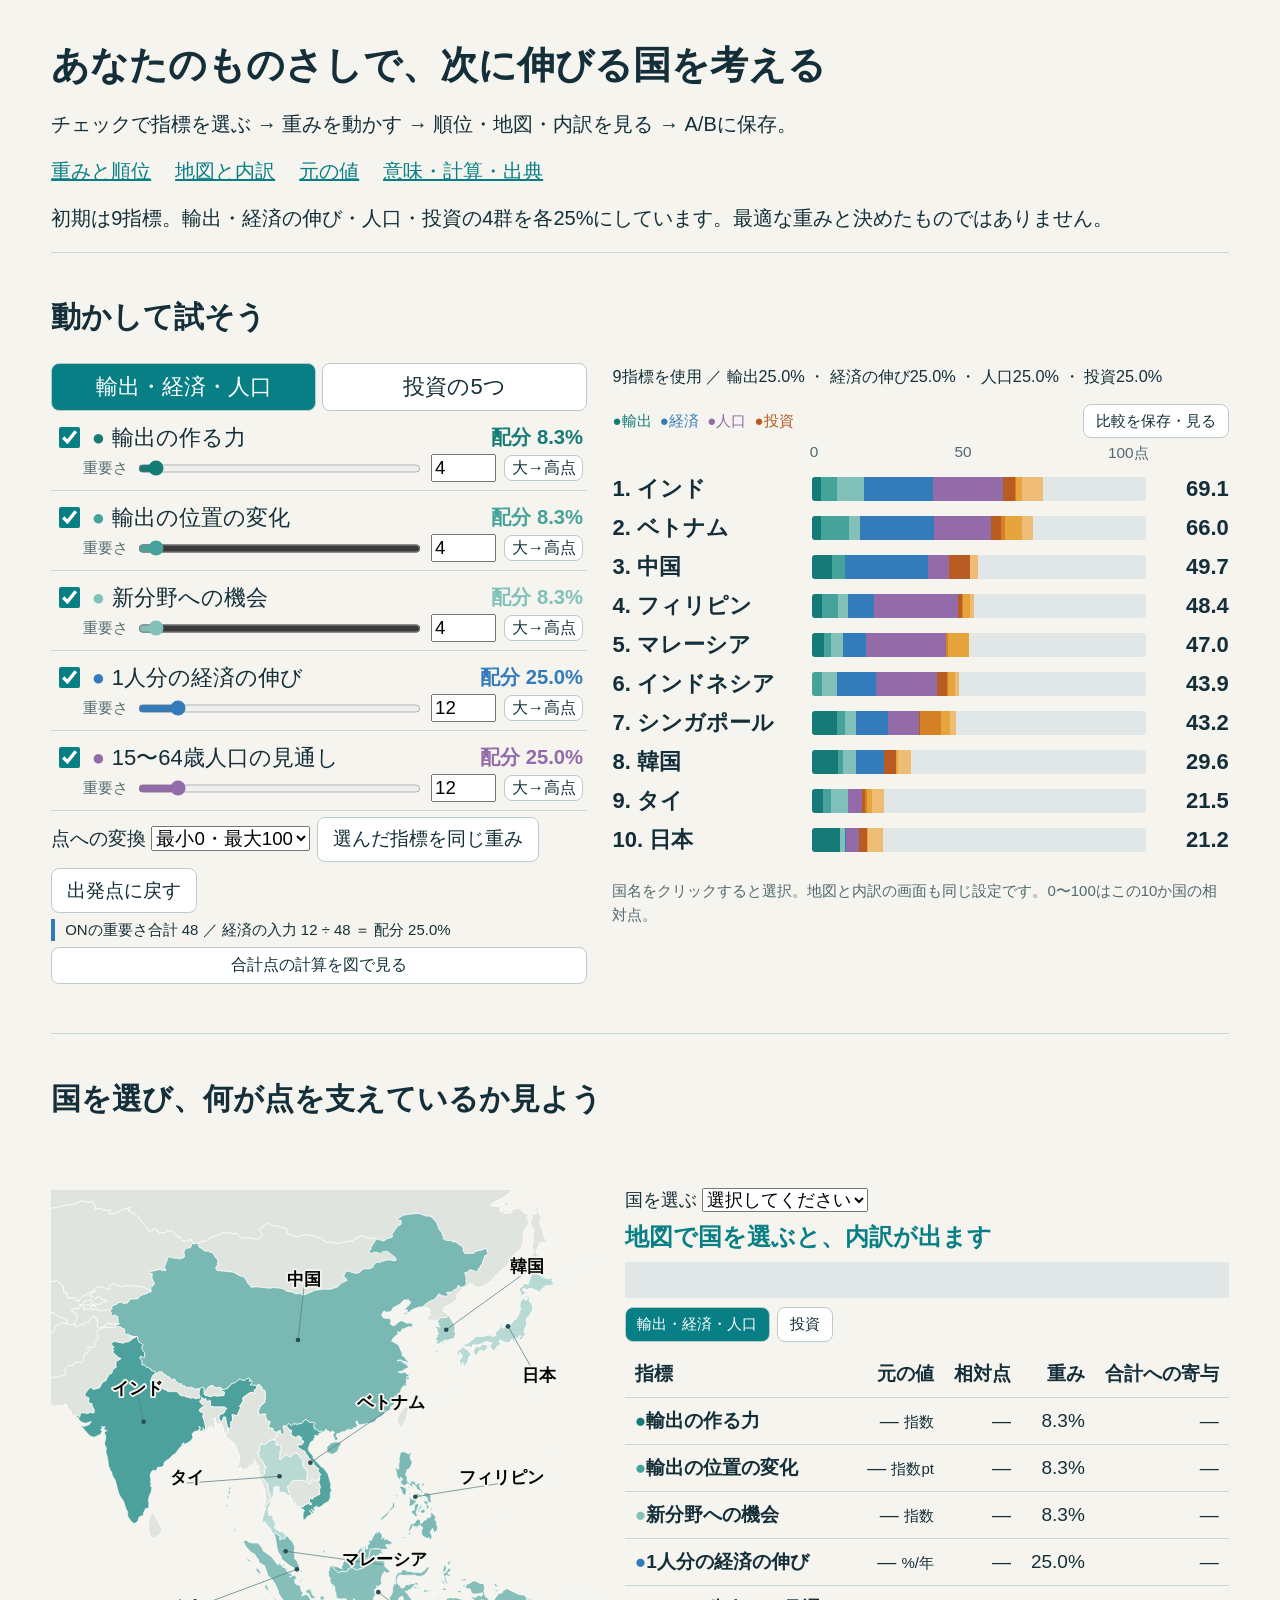
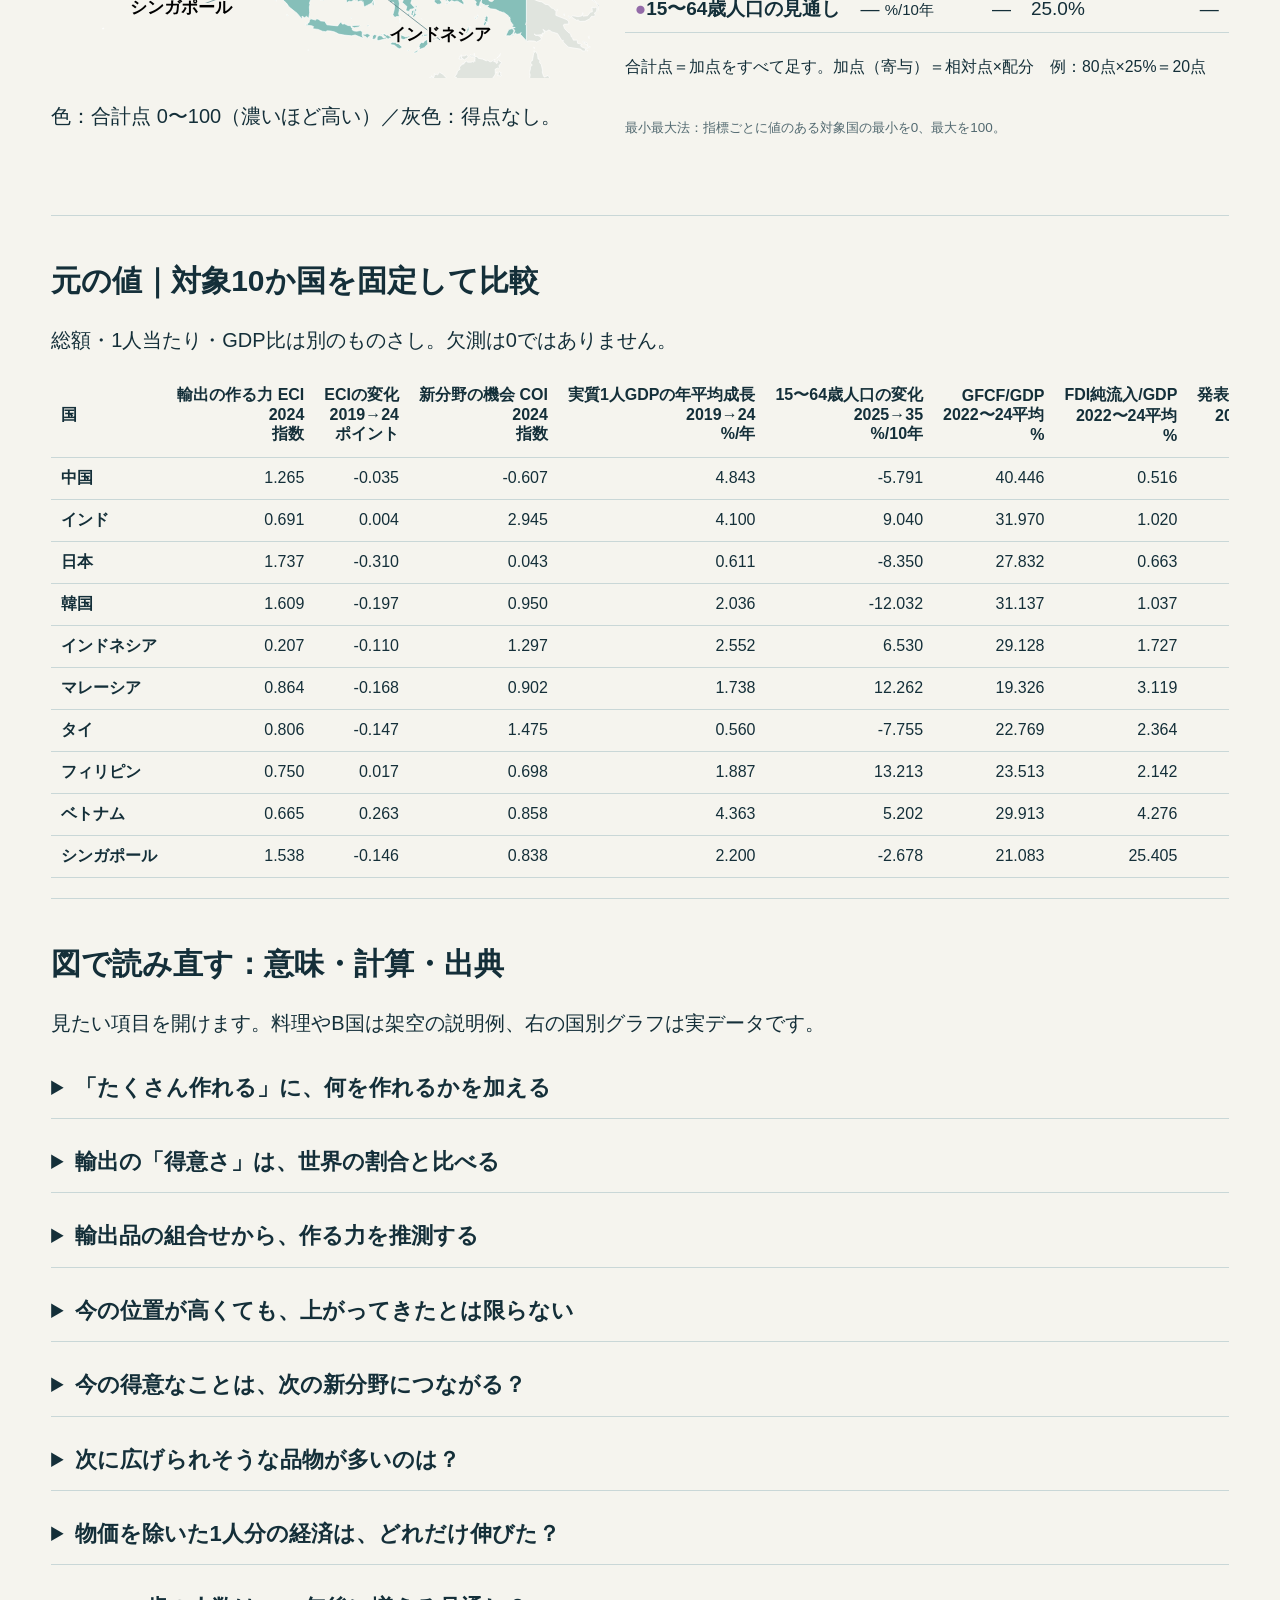
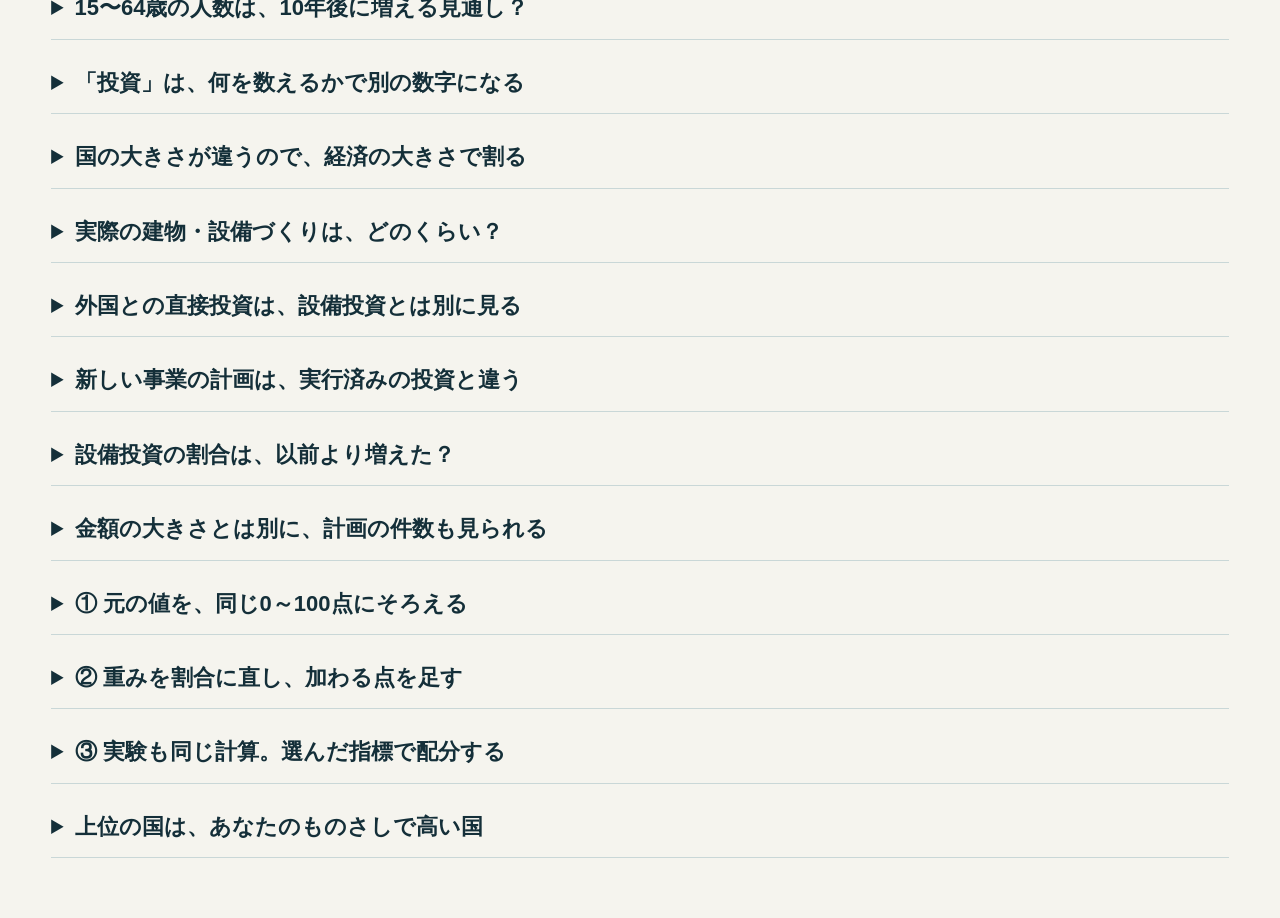
==== simulator/index.html @ 55accdd7 "Publish approved student simulator" ====
<!doctype html><html lang="ja"><meta charset="utf-8"><meta name="robots" content="noindex,nofollow,noarchive"><meta name="referrer" content="no-referrer"><meta name="viewport" content="width=device-width,initial-scale=1"><title>次に伸びる国を考える｜後半再設計</title><style>:root{--ink:#142f39;--muted:#526970;--paper:#f5f4ee;--teal:#087f85;--blue:#2875aa;--purple:#8b5baa;--orange:#c67b2e;--line:#c9d7d7}
*{box-sizing:border-box}body{margin:0;background:var(--paper);color:var(--ink);font-family:'Yu Gothic','Meiryo',sans-serif}button,select,input{font:inherit}button,a,select,input{touch-action:manipulation}button{cursor:pointer;border:1px solid #b9cccd;border-radius:8px;background:#fff;color:var(--ink);padding:.45em .8em}button:hover{border-color:var(--teal)}button:focus-visible,a:focus-visible,input:focus-visible{outline:4px solid #e8b341;outline-offset:3px}button[aria-pressed=true]{background:var(--teal);color:#fff}.slide[hidden], [hidden]{display:none!important}
.toolbar{height:48px;background:var(--ink);color:white;display:flex;gap:12px;align-items:center;padding:6px 24px;font-size:16px;position:relative;z-index:20}.toolbar button{padding:3px 14px}.toolbar select{max-width:47vw}.toolbar .spacer{flex:1}.toolbar a{color:white}
.rebuilt{height:calc(100vh - 48px);min-height:650px;padding:3.2vh 4.1vw 2vh;display:grid;grid-template-rows:auto auto minmax(0,1fr) auto;gap:1.4vh;overflow:hidden}
.rebuilt .eyebrow{font-size:clamp(16px,1.7vh,21px);color:var(--teal);font-weight:700;letter-spacing:.05em}.rebuilt h1{font-size:clamp(35px,4.6vh,58px);margin:0;line-height:1.32;letter-spacing:-.035em;font-weight:800}.rebuilt h1 em{font-style:normal;color:var(--teal)}
.rebuilt .content{min-height:0;display:flex;flex-direction:column;justify-content:center;gap:2.2vh;font-size:clamp(24px,2.75vh,33px);line-height:1.55}.rebuilt p{margin:0}.rebuilt .two{display:grid;grid-template-columns:1fr 1fr;gap:3vw;align-items:stretch;min-height:0}.rebuilt .two.charted{grid-template-columns:.92fr 1.08fr;height:100%;align-items:center}.rebuilt .three{display:grid;grid-template-columns:repeat(3,1fr);gap:1.8vw}.rebuilt .card{background:white;border:1px solid var(--line);border-radius:16px;padding:2.3vh 1.7vw;display:flex;flex-direction:column;gap:1.5vh}.rebuilt .card strong{color:var(--teal)}.rebuilt .big{font-size:clamp(40px,5.4vh,68px);font-weight:800;line-height:1.23}.rebuilt .xl{font-size:clamp(55px,8vh,98px);font-weight:850}.rebuilt .sub{color:var(--muted);font-size:.79em}.rebuilt .small{font-size:.72em;color:var(--muted)}.rebuilt .pill{display:inline-block;border-radius:99px;padding:.13em .7em;background:#e3efeb;color:#106f68;font-size:.68em;font-weight:700}.rebuilt .formula{background:#e4f0ee;padding:1.6vh 1.4vw;border-radius:10px;color:#065d63;font-weight:750;line-height:1.6;font-size:.91em}.rebuilt .limit{padding:1.1vh 1.2vw;border-left:5px solid var(--orange);background:#faf0df;font-size:.78em;line-height:1.6}.rebuilt .caption{font-size:.76em;color:var(--muted);line-height:1.5}.rebuilt .flow{display:flex;align-items:center;justify-content:center;gap:1.2vw}.rebuilt .flow .card{flex:1;align-self:stretch}.rebuilt .arrow{font-size:2em;color:var(--teal)}.rebuilt .footer{border-top:1px solid var(--line);padding-top:1vh;display:flex;gap:1vw;justify-content:space-between;font-size:clamp(12px,1.4vh,17px);line-height:1.4;color:var(--muted)}.rebuilt .footer a{color:inherit}.teacher-note{display:none}.notes-panel{position:fixed;z-index:100;right:2vw;bottom:3vh;width:min(620px,90vw);max-height:70vh;overflow:auto;padding:25px;background:#142f39;color:white;box-shadow:0 5px 40px #0008;border-radius:14px;font-size:20px;line-height:1.75}.notes-panel button{float:right}.notes-panel h2{margin-top:0}
.distribution{height:100%;display:flex;flex-direction:column;justify-content:center}.distribution svg{width:100%;max-height:59vh;display:block;overflow:visible}.distribution .chart-title{font-size:.75em;font-weight:750;margin:0 0 1vh}.distribution .chart-foot{font-size:.64em;margin-top:.7vh;color:var(--muted)}.rebuilt .matrix{width:100%;border-collapse:collapse;font-size:.9em}.rebuilt .matrix th,.rebuilt .matrix td{text-align:center;border-bottom:2px solid var(--line);padding:1.5vh .6vw}.rebuilt .matrix th:first-child{text-align:left}.rebuilt .matrix .yes{color:var(--teal);font-weight:800}.rebuilt .question-cards{display:grid;grid-template-columns:repeat(4,1fr);gap:1.4vw}.rebuilt .question-cards button{padding:2vh 1.2vw;min-height:24vh;text-align:left;font-size:1em;background:#fff}.question-cards b{display:block;font-size:1.4em;margin-bottom:1vh}.question-cards span{display:block}.question-cards .answer{font-size:.85em;line-height:1.6}.question-cards .answer small{display:block;color:#496870;font-size:.84em}.question-cards button[aria-expanded=true]{border:3px solid var(--teal)}
.mini-bars{display:grid;grid-template-columns:auto 1fr auto;align-items:center;gap:1.2vh 1vw;font-size:.9em}.mini-bars i{height:5vh;background:#aacccc;display:block;border-radius:4px}.mini-bars strong{color:var(--teal)}.bridge-line{border-left:8px solid var(--teal);padding-left:1.5vw}.rebuilt .timeline{display:grid;grid-template-columns:1fr 1fr 1fr;align-items:center;text-align:center;gap:2vw}.rebuilt .timeline b{font-size:2em;display:block}.rebuilt .bubble{border:3px solid #2b8588;border-radius:50%;width:15vh;height:15vh;display:grid;place-items:center;margin:auto;background:#e4f0ee;font-size:1.1em}.rebuilt .new-field{border:3px dashed #cc923a;background:#fff3df}.rebuilt .dish-network{display:grid;grid-template-columns:1fr .65fr 1fr;gap:1vw;align-items:center;text-align:center}.rebuilt .country-picks{display:grid;grid-template-columns:repeat(2,1fr);gap:1.2vh 1vw}.country-picks button{font-size:clamp(20px,2.7vh,32px)}.rebuilt .predict-layout{grid-template-columns:1.15fr 1fr;height:100%;align-items:center}.geography{height:100%;min-height:350px}.geography svg{height:100%;width:100%;max-height:60vh}.geography .map-country{stroke:white;stroke-width:1;cursor:pointer}.geography text{font-family:inherit;font-size:15px;font-weight:750;paint-order:stroke;stroke:var(--paper);stroke-width:4px;stroke-linejoin:round}.map-legend{font-size:.66em;text-align:center}.country-picks .selection-status{grid-column:1/-1;font-size:.75em;color:var(--teal);font-weight:bold}
.lab-root{width:100%;display:grid;grid-template-columns:.93fr 1.07fr;gap:2vw;height:100%;font-size:clamp(17px,2.05vh,25px)}.lab-controls{display:flex;flex-direction:column;gap:.9vh}.lab-tabs{display:flex;gap:.5vw}.lab-tabs button{padding:.35em .8em;flex:1}.lab-fields{display:flex;flex-direction:column;gap:.6vh}.lab-field{border-bottom:1px solid var(--line);padding:.7vh .3vw}.lab-field label{display:flex;gap:.4em;align-items:center}.lab-field label input{width:21px;height:21px;accent-color:var(--teal)}.lab-field label output{margin-left:auto;font-weight:750}.lab-slider{display:flex;align-items:center;gap:.6vw;padding-left:28px}.lab-slider input[type=range]{width:100%;accent-color:var(--teal);height:27px}.lab-slider input[type=number]{width:3.5em;font-size:.85em}.lab-slider button{font-size:.73em;padding:.1em .4em;white-space:nowrap}.lab-actions{display:flex;gap:.5vw;align-items:center;font-size:.73em;flex-wrap:wrap}.lab-actions select{width:auto;max-width:240px}.lab-results{display:flex;flex-direction:column;gap:.55vh}.lab-groups{font-size:.74em;line-height:1.6;min-height:2.2em}.weighted-legend{display:flex;gap:.65vw;align-items:center;font-size:.68em;flex-wrap:wrap}.weighted-legend button{margin-left:auto}.lab-scale{display:flex;justify-content:space-between;margin-left:32%;margin-right:13%;font-size:.7em;color:var(--muted)}.lab-row{display:grid;grid-template-columns:31% 1fr 12%;gap:.7vw;align-items:center;background:none;border:0;padding:.5vh 0;text-align:left;font-size:1em}.lab-row .track{height:2.6vh;min-height:19px;display:flex;background:#e1e7e7;border-radius:3px;overflow:hidden}.lab-row i{height:100%;display:block}.lab-row strong{text-align:right}.lab-row[aria-pressed=true]{color:var(--ink);background:#e0efec}.lab-row[aria-pressed=true] .country{font-weight:800}.lab-status{font-size:.68em;color:var(--muted);line-height:1.6}.experiment-map{display:grid;grid-template-columns:1fr 1fr;gap:2vw;height:100%;align-items:center}.detail-panel{font-size:clamp(18px,2.2vh,27px);display:flex;flex-direction:column;gap:1vh}.detail-title{font-size:1.2em;font-weight:800;color:var(--teal)}.detail-panel table{width:100%;border-collapse:collapse;font-size:.73em}.detail-panel th,.detail-panel td{padding:.8vh .35vw;border-bottom:1px solid var(--line);text-align:right}.detail-panel th:first-child,.detail-panel td:first-child{text-align:left}.detail-panel .detail-tabs{display:flex;gap:.5em;font-size:.74em}.detail-panel small{font-size:.72em}.score-ribbon{height:4vh;display:flex;background:#e1e7e7}.score-ribbon i{height:100%;display:block}.detail-panel .detail-formula{font-size:.8em}
.compare-dialog{width:min(1150px,94vw);max-height:90vh;border:0;border-radius:15px;background:#f7f8f5;color:var(--ink);padding:24px;font-size:clamp(15px,1.8vh,22px)}.compare-dialog::backdrop{background:#142f39bb}.compare-header{display:flex;align-items:center;justify-content:space-between}.compare-header h2{margin:0}.compare-help{font-size:.85em}.compare-slots{display:grid;grid-template-columns:1fr 1fr;gap:18px}.compare-slots section{background:white;padding:10px 16px;border:1px solid var(--line);border-radius:9px}.compare-slots h3{margin:.2em 0}.compare-buttons{display:flex;gap:6px}.compare-scroll{overflow:auto}.compare-dialog table{width:100%;border-collapse:collapse;font-size:.84em}.compare-dialog th,.compare-dialog td{padding:.45em;border-bottom:1px solid var(--line);text-align:right}.compare-dialog th:first-child{text-align:left}.compare-dialog caption{text-align:left;font-weight:bold;margin:.5em 0}.compare-message{color:var(--teal);font-weight:bold}.compare-storage{font-size:.72em}.source-list{font-size:.68em;line-height:1.65}.source-list a{color:var(--teal)}.source-list li{margin-bottom:1.2vh}.source-list table{border-collapse:collapse;width:100%}.source-list td,.source-list th{padding:.5em;border-bottom:1px solid var(--line);text-align:left}
.student-page{max-width:1560px;margin:auto;padding:28px 4vw;font-size:20px}.student-page h1{font-size:clamp(28px,3vw,48px);margin:.3em 0}.student-page .student-nav{display:flex;gap:24px;margin:20px 0;flex-wrap:wrap}.student-page a{color:var(--teal)}.student-page section{scroll-margin-top:20px;border-top:1px solid var(--line);padding:20px 0}.student-page .lab-root{height:650px;font-size:22px}.student-page .experiment-map{height:650px}.student-page .geography svg{max-height:620px}.student-page .raw-wrap{overflow:auto}.student-page table{border-collapse:collapse;width:100%;font-size:16px}.student-page th,.student-page td{border-bottom:1px solid var(--line);padding:10px;text-align:right;white-space:nowrap}.student-page th:first-child{text-align:left}.student-page details{margin:12px 0;line-height:1.7}.student-page summary{font-weight:700;cursor:pointer}.student-page .guide-list{line-height:1.8}
@media(max-height:800px) and (min-width:1000px){.rebuilt{padding:2.3vh 3.3vw 1.5vh;gap:1vh;min-height:0}.rebuilt h1{font-size:35px}.rebuilt .content{font-size:24px;gap:1.5vh}.rebuilt .card{padding:1.8vh 1.5vw;gap:1.2vh}.rebuilt .formula{font-size:.85em}.rebuilt .distribution svg{max-height:58vh}.lab-root{font-size:18px}.lab-field{padding:.5vh .3vw}.rebuilt .footer{font-size:12px}.detail-panel{font-size:20px}}
@media(max-width:900px){.student-page .lab-root{display:block;height:auto}.student-page .lab-results{margin-top:25px}.student-page .experiment-map{display:block;height:auto}.student-page .geography{height:500px}.student-page .lab-row .track{height:25px}.student-page .lab-row{padding:10px 0}.student-page .detail-panel{margin-bottom:20px}.student-page .lab-field{padding:12px 0}.compare-slots{grid-template-columns:1fr}.toolbar{padding:5px 9px;gap:5px}.toolbar a{display:none}}
@media print{.toolbar,.notes-panel{display:none}.slide[hidden]{display:grid!important}.rebuilt{height:185mm;min-height:0;page-break-after:always;font-size:18px}.rebuilt .content{font-size:18px}.rebuilt h1{font-size:30px}}

.rebuilt{font-weight:500}.geography svg{overflow:hidden}.geography text{font-size:18px}.rebuilt .lab-controls{background:#fff;border:1px solid var(--line);border-radius:12px;padding:1.2vh 1vw}.rebuilt .lab-row{padding:.65vh 0}.rebuilt .lab-results .lab-status{font-size:.76em}.rebuilt .lab-groups{font-size:.8em}.rebuilt .distribution text{font-weight:500}.rebuilt .distribution .chart-title{font-weight:750}.rebuilt .card em{font-style:normal;color:var(--teal)}
.lab-row{width:100%;min-width:0}.lab-row .country{white-space:nowrap}.lab-controls,.lab-results{min-width:0;min-height:0}.rebuilt .lab-status{font-size:.78em}.rebuilt .weighted-legend{font-size:.8em}.lab-actions{font-size:.85em}.lab-row{font-weight:600}

.detail-full{width:100%;height:100%;max-width:1550px;margin:auto;display:flex;align-items:center}.detail-full .detail-panel{width:100%;font-size:clamp(23px,2.8vh,32px);gap:1.1vh}.detail-full .detail-panel table{font-size:1em}.detail-full .detail-panel th,.detail-full .detail-panel td{padding:.55vh 1vw}.detail-full .detail-panel small{font-size:.78em}.detail-full .detail-title{font-size:1.1em}.detail-full .detail-choose{font-size:.8em}.detail-full .score-ribbon{height:2.5vh}.detail-full .detail-panel .lab-status{font-size:.66em}.detail-full .detail-panel .detail-formula{font-size:.85em}.detail-full .detail-tabs{font-size:.8em}.map-summary p{line-height:1.5}.map-summary .sub{font-size:.6em}
.student-page .detail-panel table{font-size:19px}.student-page .detail-panel small{font-size:15px}.student-page .detail-choose{font-size:18px}

.detail-full .detail-panel{display:grid;grid-template-columns:1fr auto;align-items:center}.detail-full .detail-panel>*{grid-column:1/-1}.detail-full .detail-panel .detail-choose{grid-column:2;grid-row:1;text-align:right}.detail-full .detail-panel .detail-title{grid-column:1;grid-row:1}.detail-full .detail-panel td{white-space:nowrap;padding:1.1vh 1vw}.detail-full .detail-panel small{margin-left:.3em;color:var(--muted)}
</style><style>
/* Visual teaching revision: diagram layouts, not global shrinking. */
.rebuilt .visual-block{width:100%;min-height:0;display:flex;flex-direction:column}.rebuilt .explain-svg{width:100%;max-height:52vh;display:block;overflow:visible;font-family:inherit}.rebuilt .charted .explain-svg{max-height:47vh}.rebuilt .visual-label{font-weight:750}.ab-flow{display:flex;align-items:center;justify-content:space-between;gap:10px;font-size:.85em}.ab-flow b{padding:10px 15px;background:#e3efea;border-radius:8px}.ab-flow span{color:#087f85}.worked-example{font-size:clamp(22px,2.4vh,28px);display:flex;flex-direction:column;gap:18px}.worked-head{display:flex;justify-content:space-between;align-items:center;gap:15px}.worked-head>span{font-size:.78em;color:#526970}.worked-head button{font-size:.8em}.worked-grid{display:grid;grid-template-columns:1fr 1fr 1.4fr 1.65fr;gap:13px 15px;align-items:center}.worked-grid>b{font-size:.75em;color:#526970;border-bottom:1px solid #c9d7d7;padding-bottom:9px}.worked-grid>div{min-height:85px;border-bottom:2px solid currentColor;display:flex;flex-direction:column;justify-content:center}.worked-grid strong{font-size:1.17em;white-space:nowrap}.worked-grid small{font-size:.73em;color:#526970}.blue{color:#337bbb}.purple{color:#936ba8}.blue-bg{background:#337bbb}.purple-bg{background:#936ba8}.worked-bottom{display:flex;align-items:center;gap:20px;font-size:.84em}.share-strip{display:flex;height:40px;width:36%;color:white}.share-strip i{font-style:normal;text-align:center;padding-top:3px;transition:width .2s}.work-total{display:flex;gap:18px;align-items:center}.total-track{display:flex;height:50px;background:#dfe7e4;flex:1;color:white}.total-track i{font-style:normal;text-align:center;padding-top:8px;transition:width .2s}.work-total>strong{font-size:1.28em;white-space:nowrap}.work-total button{font-size:.72em;max-width:230px}.work-pending{visibility:hidden}.work-total .total-track{min-width:35%}.student-page .worked-example{max-width:1200px;margin:20px auto}.student-page .worked-grid strong{font-size:1.05em}.calc-live{border-left:4px solid #337bbb;padding-left:10px;font-size:.68em;line-height:1.5;margin:0}.lab-field output{color:var(--metric-color);font-size:.92em}.lab-field label>span:before{content:'●';color:var(--metric-color);margin-right:.3em}.lab-slider input[type=range]{accent-color:var(--metric-color)}.lab-slider .input-hint{font-size:.66em;white-space:nowrap;color:#526970}.lab-root .lab-controls{gap:.65vh}.calc-link{font-size:.72em}.score-rule-dialog{width:min(1220px,96vw);max-height:92vh;overflow:auto;background:#f5f4ee;color:#142f39;border:0;border-radius:13px;padding:25px}.score-rule-dialog::backdrop{background:#142f39bb}.score-rule-dialog h2{font-size:28px;margin:0 0 14px}.score-rule-dialog .rule-top{display:flex;justify-content:space-between;gap:15px;align-items:center}.score-rule-dialog p{font-size:18px;line-height:1.7}.score-rule-dialog .worked-example{font-size:23px}.score-rule-dialog .worked-grid strong{font-size:1.05em}@media(max-height:800px) and (min-width:1000px){.worked-example{gap:12px}.worked-grid>div{min-height:76px}.rebuilt .explain-svg{max-height:51vh}.rebuilt .charted .explain-svg{max-height:46vh}.worked-grid{gap:10px 14px}.worked-bottom{gap:12px}.share-strip{height:34px}.total-track{height:43px}.total-track i{padding-top:4px}}@media(max-width:900px){.student-page .worked-grid,.score-rule-dialog .worked-grid{grid-template-columns:1fr 1fr}.worked-head,.worked-bottom,.work-total{flex-wrap:wrap}.worked-head>div{display:flex}.share-strip{width:100%}.score-rule-dialog .worked-grid>b{display:none}.score-rule-dialog .worked-grid>div{min-height:65px}.student-page .worked-grid>b{display:none}}
</style><body class="student-body"><main class="student-page"><h1>あなたのものさしで、次に伸びる国を考える</h1><p>チェックで指標を選ぶ → 重みを動かす → 順位・地図・内訳を見る → A/Bに保存。</p><nav class="student-nav"><a href="#experiment">重みと順位</a><a href="#map">地図と内訳</a><a href="#raw">元の値</a><a href="#definitions">意味・計算・出典</a></nav><p>初期は9指標。輸出・経済の伸び・人口・投資の4群を各25%にしています。最適な重みと決めたものではありません。</p><section id="experiment"><h2>動かして試そう</h2><div class="lab-root" data-lab-root></div></section><section id="map"><h2>国を選び、何が点を支えているか見よう</h2><div class="experiment-map"><div><div class="geography" data-score-map></div><p>色：合計点 0〜100（濃いほど高い）／灰色：得点なし。</p></div><div class="detail-panel" data-detail></div></div></section><section id="raw"><h2>元の値｜対象10か国を固定して比較</h2><p>総額・1人当たり・GDP比は別のものさし。欠測は0ではありません。</p><div class="raw-wrap"><table><thead><tr><th>国</th><th>輸出の作る力 ECI<br>2024<br>指数</th><th>ECIの変化<br>2019→24<br>ポイント</th><th>新分野の機会 COI<br>2024<br>指数</th><th>実質1人GDPの年平均成長<br>2019→24<br>%/年</th><th>15〜64歳人口の変化<br>2025→35<br>%/10年</th><th>GFCF/GDP<br>2022〜24平均<br>%</th><th>FDI純流入/GDP<br>2022〜24平均<br>%</th><th>発表計画額/GDP<br>2022〜24平均<br>%</th><th>GFCF比率の平均差<br>22〜24 − 17〜19<br>%pt</th><th>発表件数/100万人<br>2022〜24平均<br>件/100万人</th></tr></thead><tbody><tr><th>中国</th><td>1.265</td><td>-0.035</td><td>-0.607</td><td>4.843</td><td>-5.791</td><td>40.446</td><td>0.516</td><td>0.186</td><td>-1.570</td><td>0.322</td></tr><tr><th>インド</th><td>0.691</td><td>0.004</td><td>2.945</td><td>4.100</td><td>9.040</td><td>31.970</td><td>1.020</td><td>2.421</td><td>3.272</td><td>0.730</td></tr><tr><th>日本</th><td>1.737</td><td>-0.310</td><td>0.043</td><td>0.611</td><td>-8.350</td><td>27.832</td><td>0.663</td><td>0.535</td><td>1.055</td><td>欠測</td></tr><tr><th>韓国</th><td>1.609</td><td>-0.197</td><td>0.950</td><td>2.036</td><td>-12.032</td><td>31.137</td><td>1.037</td><td>0.682</td><td>0.368</td><td>欠測</td></tr><tr><th>インドネシア</th><td>0.207</td><td>-0.110</td><td>1.297</td><td>2.552</td><td>6.530</td><td>29.128</td><td>1.727</td><td>2.593</td><td>-3.138</td><td>欠測</td></tr><tr><th>マレーシア</th><td>0.864</td><td>-0.168</td><td>0.902</td><td>1.738</td><td>12.262</td><td>19.326</td><td>3.119</td><td>7.410</td><td>-4.741</td><td>5.865</td></tr><tr><th>タイ</th><td>0.806</td><td>-0.147</td><td>1.475</td><td>0.560</td><td>-7.755</td><td>22.769</td><td>2.364</td><td>2.092</td><td>-0.053</td><td>2.199</td></tr><tr><th>フィリピン</th><td>0.750</td><td>0.017</td><td>0.698</td><td>1.887</td><td>13.213</td><td>23.513</td><td>2.142</td><td>2.550</td><td>-3.181</td><td>1.432</td></tr><tr><th>ベトナム</th><td>0.665</td><td>0.263</td><td>0.858</td><td>4.363</td><td>5.202</td><td>29.913</td><td>4.276</td><td>6.125</td><td>-0.504</td><td>2.774</td></tr><tr><th>シンガポール</th><td>1.538</td><td>-0.146</td><td>0.838</td><td>2.200</td><td>-2.678</td><td>21.083</td><td>25.405</td><td>3.283</td><td>-2.339</td><td>74.233</td></tr></tbody></table></div></section><section id="definitions" class="visual-reading"><h2>図で読み直す：意味・計算・出典</h2><p>見たい項目を開けます。料理やB国は架空の説明例、右の国別グラフは実データです。</p><details><summary>「たくさん作れる」に、何を作れるかを加える</summary><div class="reading-content"><div class="visual-block "><svg class="explain-svg" viewBox="0 0 1200 420" role="img" aria-label="3チームと3料理の関係。Aは全種類、Bはおにぎりとパン、Cはおにぎり。横の幅と縦の共通性を読む。"><text x="80" y="34" font-size="27" fill="#142f39" text-anchor="start" font-weight="500">料理チーム</text><text x="310" y="34" font-size="26" fill="#142f39" text-anchor="start" font-weight="500">おにぎり</text><text x="485" y="34" font-size="26" fill="#142f39" text-anchor="start" font-weight="500">パン</text><text x="650" y="34" font-size="26" fill="#142f39" text-anchor="start" font-weight="500">ケーキ</text><g transform="translate(320 42) scale(0.9)"><path d="M13 76Q7 64 15 54L40 15Q49 5 59 16L87 60Q95 78 80 82H24Z" fill="#fff" stroke="#78938c" stroke-width="3"/><rect x="35" y="49" width="30" height="35" rx="3" fill="#294f43"/><circle cx="33" cy="38" r="2" fill="#b9c8bd"/><circle cx="65" cy="39" r="2" fill="#b9c8bd"/></g><g transform="translate(475 42) scale(0.9)"><path d="M12 70Q2 28 28 27Q40 9 56 25Q82 16 89 45L84 79H17Z" fill="#d68a35" stroke="#70441d" stroke-width="3"/><path d="M25 65Q22 35 43 37Q54 23 64 40Q80 39 76 66Z" fill="#f5cf7c"/><path d="M32 38l8 18m13-25 8 22" stroke="#b8752f" stroke-width="5"/></g><g transform="translate(650 42) scale(0.9)"><path d="M15 44H85V82H15Z" fill="#f1cf9d" stroke="#8c5940" stroke-width="3"/><path d="M15 55H85V64H15Z" fill="#b7584c"/><path d="M12 42Q25 21 50 24Q74 20 89 42L79 51 68 42 58 50 47 42 37 51 26 42 15 50Z" fill="#fff6df" stroke="#8c5940" stroke-width="2"/><path d="M42 22Q38 7 50 6Q63 9 59 23Z" fill="#c65144"/><path d="M49 8l5-6" stroke="#45845e" stroke-width="4"/></g><rect x="40" y="141" width="715" height="64" rx="10" fill="#eaf1ee" stroke="none" stroke-width="2"/><rect x="65" y="147" width="72" height="44" rx="10" fill="#087f85" stroke="none" stroke-width="2"/><text x="101.0" y="177" font-size="24" fill="white" text-anchor="middle" font-weight="700">A</text><text x="365" y="185" font-size="39" fill="#087f85" text-anchor="middle" font-weight="800">✓</text><text x="528" y="185" font-size="39" fill="#087f85" text-anchor="middle" font-weight="800">✓</text><text x="691" y="185" font-size="39" fill="#087f85" text-anchor="middle" font-weight="800">✓</text><rect x="40" y="224" width="715" height="64" rx="10" fill="#eaf1ee" stroke="none" stroke-width="2"/><rect x="65" y="230" width="72" height="44" rx="10" fill="#087f85" stroke="none" stroke-width="2"/><text x="101.0" y="260" font-size="24" fill="white" text-anchor="middle" font-weight="700">B</text><text x="365" y="268" font-size="39" fill="#087f85" text-anchor="middle" font-weight="800">✓</text><text x="528" y="268" font-size="39" fill="#087f85" text-anchor="middle" font-weight="800">✓</text><text x="691" y="268" font-size="39" fill="#9daaa8" text-anchor="middle" font-weight="800">—</text><rect x="40" y="307" width="715" height="64" rx="10" fill="#eaf1ee" stroke="none" stroke-width="2"/><rect x="65" y="313" width="72" height="44" rx="10" fill="#087f85" stroke="none" stroke-width="2"/><text x="101.0" y="343" font-size="24" fill="white" text-anchor="middle" font-weight="700">C</text><text x="365" y="351" font-size="39" fill="#087f85" text-anchor="middle" font-weight="800">✓</text><text x="528" y="351" font-size="39" fill="#9daaa8" text-anchor="middle" font-weight="800">—</text><text x="691" y="351" font-size="39" fill="#9daaa8" text-anchor="middle" font-weight="800">—</text><text x="840" y="133" font-size="29" fill="#087f85" text-anchor="start" font-weight="750">横に読む → 種類の幅</text><text x="840" y="181" font-size="25" fill="#142f39" text-anchor="start" font-weight="500">Aは3種類、Cは1種類。</text><text x="840" y="264" font-size="29" fill="#087f85" text-anchor="start" font-weight="750">縦に読む ↓ 作れる相手</text><text x="840" y="312" font-size="25" fill="#142f39" text-anchor="start" font-weight="500">ケーキはAだけ。</text><text x="840" y="351" font-size="25" fill="#142f39" text-anchor="start" font-weight="500">そのAは、他にも作れる。</text></svg></div><p class="limit">ECIの考え方の模型です。料理の難しさを採点したり、✓を足したりして実際のECIを出すわけではありません。</p></div><p class="reading-source"><a href="https://doi.org/10.1073/pnas.0900943106" target="_blank" rel="noopener">Hidalgo & Hausmann (2009), PNAS</a> ／ <a href="https://atlas.hks.harvard.edu/glossary/" target="_blank" rel="noopener">Atlas 公式の定義</a></p></details><details><summary>輸出の「得意さ」は、世界の割合と比べる</summary><div class="reading-content"><div class="visual-block "><svg class="explain-svg" viewBox="0 0 1200 410" role="img" aria-label="輸出全体を100パーセントとした棒で自転車の比重10と5を比較する。割合の比は2。"><text x="50" y="42" font-size="29" fill="#142f39" text-anchor="start" font-weight="700">自転車の割合（架空の例）</text><text x="50" y="116" font-size="29" fill="#142f39" text-anchor="start" font-weight="500">この国の輸出</text><rect x="50" y="138" width="650" height="48" rx="10" fill="#dfe7e4" stroke="none" stroke-width="2"/><rect x="50" y="138" width="65.0" height="48" rx="10" fill="#087f85" stroke="none" stroke-width="2"/><text x="728" y="174" font-size="37" fill="#087f85" text-anchor="start" font-weight="750">10%</text><text x="696" y="224" font-size="22" fill="#657b80" text-anchor="end" font-weight="500">輸出額全体＝100%</text><text x="50" y="266" font-size="29" fill="#142f39" text-anchor="start" font-weight="500">世界の輸出</text><rect x="50" y="288" width="650" height="48" rx="10" fill="#dfe7e4" stroke="none" stroke-width="2"/><rect x="50" y="288" width="32.5" height="48" rx="10" fill="#337bbb" stroke="none" stroke-width="2"/><text x="728" y="324" font-size="37" fill="#337bbb" text-anchor="start" font-weight="750">5%</text><text x="696" y="374" font-size="22" fill="#657b80" text-anchor="end" font-weight="500">輸出額全体＝100%</text><text x="865" y="140" font-size="27" fill="#142f39" text-anchor="start" font-weight="500">割合どうしを比べる</text><text x="865" y="213" font-size="39" fill="#087f85" text-anchor="start" font-weight="750">10% ÷ 5%</text><text x="865" y="281" font-size="52" fill="#087f85" text-anchor="start" font-weight="800">＝ 2倍</text><text x="865" y="337" font-size="24" fill="#142f39" text-anchor="start" font-weight="500">これが「得意さ」の目安</text></svg></div><p class="limit">輸出額が2倍という意味ではありません。ECIは、この「得意さ」を世界中の国×品物で組み合わせます。</p></div><p class="reading-source"><a href="https://atlas.hks.harvard.edu/glossary/" target="_blank" rel="noopener">Atlas公式Glossary：RCA / ECI。数値例は架空。</a></p></details><details><summary>輸出品の組合せから、作る力を推測する</summary><div class="reading-content"><div class="two charted"><div class="content"><p><strong>経済複雑性指数（ECI）</strong></p><p>指数＝情報を決めたルールでまとめた数。ECIは「どの国が何を輸出するか」のつながりから求めます。</p><div class="formula">各国の輸出の得意さ<br>→ 国と品物を相互に評価<br>→ 世界の中の位置を数にする</div><p class="sub">この10か国は <strong>0.21〜1.74</strong>。<br>大きいほど、複雑で多様な輸出構造。</p><p class="limit">1.7は「1.0の1.7倍の技術力」ではありません。輸出総額や将来の成長率でもありません。</p></div><div class="distribution"><div class="chart-title">2024年｜ECI（HS92）｜表示範囲 0〜2</div><svg viewBox="0 0 650 498" role="img" aria-label="2024年｜ECI（HS92）｜表示範囲 0〜2。10か国の値を同じ目盛りで比較。"><line x1="165.0" x2="165.0" y1="36" y2="456" stroke="#d6e0de"/><text x="165.0" y="23" text-anchor="middle" fill="#526970" font-size="17">0</text><line x1="256.25" x2="256.25" y1="36" y2="456" stroke="#d6e0de"/><text x="256.25" y="23" text-anchor="middle" fill="#526970" font-size="17">0.5</text><line x1="347.5" x2="347.5" y1="36" y2="456" stroke="#d6e0de"/><text x="347.5" y="23" text-anchor="middle" fill="#526970" font-size="17">1</text><line x1="438.75" x2="438.75" y1="36" y2="456" stroke="#d6e0de"/><text x="438.75" y="23" text-anchor="middle" fill="#526970" font-size="17">1.5</text><line x1="530.0" x2="530.0" y1="36" y2="456" stroke="#d6e0de"/><text x="530.0" y="23" text-anchor="middle" fill="#526970" font-size="17">2</text><text x="150" y="66" text-anchor="end" font-size="21" fill="#142f39">日本</text><rect x="165.0" y="47" width="317.08121224999996" height="24" rx="3" fill="#168586"/><text x="640" y="66" text-anchor="end" fill="#142f39" font-size="22" font-weight="700">1.74</text><text x="150" y="107" text-anchor="end" font-size="21" fill="#142f39">韓国</text><rect x="165.0" y="88" width="293.71577375" height="24" rx="3" fill="#168586"/><text x="640" y="107" text-anchor="end" fill="#142f39" font-size="22" font-weight="700">1.61</text><text x="150" y="148" text-anchor="end" font-size="21" fill="#142f39">シンガポール</text><rect x="165.0" y="129" width="280.61289425" height="24" rx="3" fill="#168586"/><text x="640" y="148" text-anchor="end" fill="#142f39" font-size="22" font-weight="700">1.54</text><text x="150" y="189" text-anchor="end" font-size="21" fill="#142f39">中国</text><rect x="165.0" y="170" width="230.8576455" height="24" rx="3" fill="#168586"/><text x="640" y="189" text-anchor="end" fill="#142f39" font-size="22" font-weight="700">1.26</text><text x="150" y="230" text-anchor="end" font-size="21" fill="#142f39">マレーシア</text><rect x="165.0" y="211" width="157.64242324999998" height="24" rx="3" fill="#168586"/><text x="640" y="230" text-anchor="end" fill="#142f39" font-size="22" font-weight="700">0.86</text><text x="150" y="271" text-anchor="end" font-size="21" fill="#142f39">タイ</text><rect x="165.0" y="252" width="147.185784625" height="24" rx="3" fill="#168586"/><text x="640" y="271" text-anchor="end" fill="#142f39" font-size="22" font-weight="700">0.81</text><text x="150" y="312" text-anchor="end" font-size="21" fill="#142f39">フィリピン</text><rect x="165.0" y="293" width="136.8082415" height="24" rx="3" fill="#168586"/><text x="640" y="312" text-anchor="end" fill="#142f39" font-size="22" font-weight="700">0.75</text><text x="150" y="353" text-anchor="end" font-size="21" fill="#142f39">インド</text><rect x="165.0" y="334" width="126.13858522500004" height="24" rx="3" fill="#168586"/><text x="640" y="353" text-anchor="end" fill="#142f39" font-size="22" font-weight="700">0.69</text><text x="150" y="394" text-anchor="end" font-size="21" fill="#142f39">ベトナム</text><rect x="165.0" y="375" width="121.39036227500003" height="24" rx="3" fill="#168586"/><text x="640" y="394" text-anchor="end" fill="#142f39" font-size="22" font-weight="700">0.67</text><text x="150" y="435" text-anchor="end" font-size="21" fill="#142f39">インドネシア</text><rect x="165.0" y="416" width="37.78735317499999" height="24" rx="3" fill="#168586"/><text x="640" y="435" text-anchor="end" fill="#142f39" font-size="22" font-weight="700">0.21</text><text x="530" y="488" text-anchor="end" font-size="18" fill="#526970">指数・単位なし → 大きい</text></svg><div class="chart-foot">比較する10か国をすべて表示。世界全体の順位ではありません。</div></div></div></div><p class="reading-source"><a href="https://atlas.hks.harvard.edu/glossary/" target="_blank" rel="noopener">Harvard Growth Lab / Atlas、HS92・eci</a>。2026-10-05照合。</p></details><details><summary>今の位置が高くても、上がってきたとは限らない</summary><div class="reading-content"><div class="two charted"><div class="content"><p>同じものさしで、5年前と比べます。</p><div class="formula">位置の変化 ＝<br>2024年のECI − 2019年のECI</div><p>ベトナムの例</p><p class="big">0.402 → 0.665</p><p>差は <strong>＋0.263ポイント</strong>。<br>10か国の変化は −0.31〜＋0.26。</p><p class="limit">％ではありません。負でも、技術が絶対的に衰えたとは限りません。世界内の相対位置の変化です。</p></div><div class="distribution"><div class="chart-title">2019 → 2024年｜ECIの差｜0は位置の変化なし</div><svg viewBox="0 0 650 498" role="img" aria-label="2019 → 2024年｜ECIの差｜0は位置の変化なし。10か国の値を同じ目盛りで比較。"><line x1="165.0" x2="165.0" y1="36" y2="456" stroke="#d6e0de"/><text x="165.0" y="23" text-anchor="middle" fill="#526970" font-size="17">-0.4</text><line x1="256.25" x2="256.25" y1="36" y2="456" stroke="#d6e0de"/><text x="256.25" y="23" text-anchor="middle" fill="#526970" font-size="17">-0.2</text><line x1="347.5" x2="347.5" y1="36" y2="456" stroke="#d6e0de"/><text x="347.5" y="23" text-anchor="middle" fill="#526970" font-size="17">0</text><line x1="438.75000000000006" x2="438.75000000000006" y1="36" y2="456" stroke="#d6e0de"/><text x="438.75000000000006" y="23" text-anchor="middle" fill="#526970" font-size="17">0.2</text><line x1="530.0" x2="530.0" y1="36" y2="456" stroke="#d6e0de"/><text x="530.0" y="23" text-anchor="middle" fill="#526970" font-size="17">0.4</text><line x1="347.5" x2="347.5" y1="32" y2="456" stroke="#799595" stroke-width="2"/><text x="150" y="66" text-anchor="end" font-size="21" fill="#142f39">ベトナム</text><rect x="347.5" y="47" width="119.79263956249997" height="24" rx="3" fill="#168586"/><text x="640" y="66" text-anchor="end" fill="#142f39" font-size="22" font-weight="700">+0.263</text><text x="150" y="107" text-anchor="end" font-size="21" fill="#142f39">フィリピン</text><rect x="347.5" y="88" width="7.862204937499996" height="24" rx="3" fill="#168586"/><text x="640" y="107" text-anchor="end" fill="#142f39" font-size="22" font-weight="700">+0.017</text><text x="150" y="148" text-anchor="end" font-size="21" fill="#142f39">インド</text><rect x="347.5" y="129" width="2" height="24" rx="3" fill="#168586"/><text x="640" y="148" text-anchor="end" fill="#142f39" font-size="22" font-weight="700">+0.004</text><text x="150" y="189" text-anchor="end" font-size="21" fill="#142f39">中国</text><rect x="331.34738124999996" y="170" width="16.152618750000045" height="24" rx="3" fill="#cb8448"/><text x="640" y="189" text-anchor="end" fill="#142f39" font-size="22" font-weight="700">-0.035</text><text x="150" y="230" text-anchor="end" font-size="21" fill="#142f39">インドネシア</text><rect x="297.2168106875" y="211" width="50.283189312499985" height="24" rx="3" fill="#cb8448"/><text x="640" y="230" text-anchor="end" fill="#142f39" font-size="22" font-weight="700">-0.110</text><text x="150" y="271" text-anchor="end" font-size="21" fill="#142f39">シンガポール</text><rect x="280.81171687500006" y="252" width="66.68828312499994" height="24" rx="3" fill="#cb8448"/><text x="640" y="271" text-anchor="end" fill="#142f39" font-size="22" font-weight="700">-0.146</text><text x="150" y="312" text-anchor="end" font-size="21" fill="#142f39">タイ</text><rect x="280.3765684375" y="293" width="67.1234315625" height="24" rx="3" fill="#cb8448"/><text x="640" y="312" text-anchor="end" fill="#142f39" font-size="22" font-weight="700">-0.147</text><text x="150" y="353" text-anchor="end" font-size="21" fill="#142f39">マレーシア</text><rect x="271.03674312499993" y="334" width="76.46325687500007" height="24" rx="3" fill="#cb8448"/><text x="640" y="353" text-anchor="end" fill="#142f39" font-size="22" font-weight="700">-0.168</text><text x="150" y="394" text-anchor="end" font-size="21" fill="#142f39">韓国</text><rect x="257.52339375" y="375" width="89.97660624999997" height="24" rx="3" fill="#cb8448"/><text x="640" y="394" text-anchor="end" fill="#142f39" font-size="22" font-weight="700">-0.197</text><text x="150" y="435" text-anchor="end" font-size="21" fill="#142f39">日本</text><rect x="206.2558131249999" y="416" width="141.2441868750001" height="24" rx="3" fill="#cb8448"/><text x="640" y="435" text-anchor="end" fill="#142f39" font-size="22" font-weight="700">-0.310</text><text x="530" y="488" text-anchor="end" font-size="18" fill="#526970">指数ポイント → 大きい</text></svg><div class="chart-foot">比較する10か国をすべて表示。世界全体の順位ではありません。</div></div></div></div><p class="reading-source"><a href="https://atlas.hks.harvard.edu/glossary/" target="_blank" rel="noopener">Atlas countryYear.eci / HS92、同一取得版</a></p></details><details><summary>今の得意なことは、次の新分野につながる？</summary><div class="reading-content"><div class="visual-block "><svg class="explain-svg" viewBox="0 0 1200 400" role="img" aria-label="パンとピザの絵を共有するこねる技能とオーブンでつなぐ。COIでは料理の道具ではなく共輸出関係から近さを推測。"><rect x="30" y="35" width="310" height="325" rx="10" fill="#e3efea" stroke="none" stroke-width="2"/><text x="185" y="78" font-size="29" fill="#087f85" text-anchor="middle" font-weight="750">今の得意：パン</text><g transform="translate(115 92) scale(1.5)"><path d="M12 70Q2 28 28 27Q40 9 56 25Q82 16 89 45L84 79H17Z" fill="#d68a35" stroke="#70441d" stroke-width="3"/><path d="M25 65Q22 35 43 37Q54 23 64 40Q80 39 76 66Z" fill="#f5cf7c"/><path d="M32 38l8 18m13-25 8 22" stroke="#b8752f" stroke-width="5"/></g><rect x="48" y="266" width="128" height="44" rx="10" fill="#087f85" stroke="none" stroke-width="2"/><text x="112.0" y="296" font-size="24" fill="white" text-anchor="middle" font-weight="700">こねる</text><rect x="192" y="266" width="128" height="44" rx="10" fill="#087f85" stroke="none" stroke-width="2"/><text x="256.0" y="296" font-size="24" fill="white" text-anchor="middle" font-weight="700">焼く</text><path d="M348,191 L494,191" fill="none" stroke="#087f85" stroke-width="4"/><path d="M483.0,183.0 L494,191 L483.0,199.0" fill="none" stroke="#087f85" stroke-width="4"/><text x="420" y="140" font-size="25" fill="#087f85" text-anchor="middle" font-weight="500">使い回せる</text><text x="420" y="242" font-size="25" fill="#087f85" text-anchor="middle" font-weight="500">技能・道具</text><rect x="515" y="35" width="350" height="325" rx="10" fill="#fff1d9" stroke="#c67b2e" stroke-width="2"/><text x="690" y="78" font-size="29" fill="#c67b2e" text-anchor="middle" font-weight="750">次の候補：ピザ</text><g transform="translate(619 92) scale(1.5)"><circle cx="50" cy="50" r="43" fill="#d9963d" stroke="#71421f" stroke-width="3"/><circle cx="50" cy="50" r="35" fill="#f3d677"/><path d="M50 15V85M15 50H85M25 25L75 75M25 75L75 25" stroke="#dfbd63" stroke-width="2"/><g fill="#bf5441"><circle cx="37" cy="29" r="7"/><circle cx="66" cy="38" r="7"/><circle cx="35" cy="64" r="7"/><circle cx="64" cy="70" r="7"/></g><g fill="#407d50"><path d="M25 40l11 2-7 9Z"/><path d="M55 20l9 4-8 7Z"/><path d="M49 50l10 2-6 10Z"/></g></g><g transform="translate(543 259) scale(0.64)"><path d="M10 45H90Q87 88 50 88Q14 87 10 45Z" fill="#9fc4cd" stroke="#345d64" stroke-width="3"/><path d="M20 42Q25 20 50 27Q73 20 82 42Z" fill="#f2d397" stroke="#9a7541" stroke-width="2"/><path d="M60 32L84 7" stroke="#936739" stroke-width="8"/></g><text x="620" y="300" font-size="33" fill="#142f39" text-anchor="start" font-weight="500">＋</text><g transform="translate(660 253) scale(0.7)"><rect x="10" y="12" width="80" height="78" rx="8" fill="#c8dce0" stroke="#345d64" stroke-width="3"/><rect x="21" y="37" width="58" height="40" rx="5" fill="#365962"/><path d="M30 57H70" stroke="#f4ba69" stroke-width="4"/><circle cx="26" cy="25" r="4" fill="#345d64"/><circle cx="74" cy="25" r="4" fill="#345d64"/></g><text x="751" y="300" font-size="25" fill="#142f39" text-anchor="start" font-weight="500">共通</text><text x="925" y="104" font-size="27" fill="#142f39" text-anchor="start" font-weight="750">国の「近さ」は</text><text x="925" y="151" font-size="26" fill="#142f39" text-anchor="start" font-weight="500">道具を数える</text><text x="925" y="194" font-size="26" fill="#142f39" text-anchor="start" font-weight="500">のではなく…</text><text x="925" y="266" font-size="27" fill="#087f85" text-anchor="start" font-weight="750">世界で一緒に</text><text x="925" y="311" font-size="27" fill="#087f85" text-anchor="start" font-weight="750">輸出されやすい</text><text x="925" y="356" font-size="27" fill="#087f85" text-anchor="start" font-weight="750">組合せで推測</text></svg></div><p class="limit">COIは「まだ得意でない品物」への近さと複雑さをまとめる指数。これは概念模型で、実際の計算式ではありません。</p></div><p class="reading-source"><a href="https://atlas.hks.harvard.edu/glossary/" target="_blank" rel="noopener">Atlas：Product Space / Distance / Complexity Outlook Index</a></p></details><details><summary>次に広げられそうな品物が多いのは？</summary><div class="reading-content"><div class="two charted"><div class="content"><p><strong>複雑性見通し指数（COI）</strong></p><div class="formula">まだ得意でない品物ごとに<br>「今の輸出品との近さ」<br>×「その品物の複雑さ」<br>を考慮してまとめる</div><p>大きいほど、今ある力につながる新分野の機会が多いと推測します。</p><p class="limit">マイナスは「機会がゼロ以下」ではなく、この指数で低い側という意味。成長の確約ではありません。</p></div><div class="distribution"><div class="chart-title">2024年｜COI（HS92）｜10か国の分布</div><svg viewBox="0 0 650 498" role="img" aria-label="2024年｜COI（HS92）｜10か国の分布。10か国の値を同じ目盛りで比較。"><line x1="165.0" x2="165.0" y1="36" y2="456" stroke="#d6e0de"/><text x="165.0" y="23" text-anchor="middle" fill="#526970" font-size="17">-1</text><line x1="256.25" x2="256.25" y1="36" y2="456" stroke="#d6e0de"/><text x="256.25" y="23" text-anchor="middle" fill="#526970" font-size="17">0</text><line x1="347.5" x2="347.5" y1="36" y2="456" stroke="#d6e0de"/><text x="347.5" y="23" text-anchor="middle" fill="#526970" font-size="17">1</text><line x1="438.75" x2="438.75" y1="36" y2="456" stroke="#d6e0de"/><text x="438.75" y="23" text-anchor="middle" fill="#526970" font-size="17">2</text><line x1="530.0" x2="530.0" y1="36" y2="456" stroke="#d6e0de"/><text x="530.0" y="23" text-anchor="middle" fill="#526970" font-size="17">3</text><line x1="256.25" x2="256.25" y1="32" y2="456" stroke="#799595" stroke-width="2"/><text x="150" y="66" text-anchor="end" font-size="21" fill="#142f39">インド</text><rect x="256.25" y="47" width="268.76587937499994" height="24" rx="3" fill="#168586"/><text x="640" y="66" text-anchor="end" fill="#142f39" font-size="22" font-weight="700">+2.95</text><text x="150" y="107" text-anchor="end" font-size="21" fill="#142f39">タイ</text><rect x="256.25" y="88" width="134.56201325" height="24" rx="3" fill="#168586"/><text x="640" y="107" text-anchor="end" fill="#142f39" font-size="22" font-weight="700">+1.47</text><text x="150" y="148" text-anchor="end" font-size="21" fill="#142f39">インドネシア</text><rect x="256.25" y="129" width="118.35924350000005" height="24" rx="3" fill="#168586"/><text x="640" y="148" text-anchor="end" fill="#142f39" font-size="22" font-weight="700">+1.30</text><text x="150" y="189" text-anchor="end" font-size="21" fill="#142f39">韓国</text><rect x="256.25" y="170" width="86.72515887500003" height="24" rx="3" fill="#168586"/><text x="640" y="189" text-anchor="end" fill="#142f39" font-size="22" font-weight="700">+0.95</text><text x="150" y="230" text-anchor="end" font-size="21" fill="#142f39">マレーシア</text><rect x="256.25" y="211" width="82.344136875" height="24" rx="3" fill="#168586"/><text x="640" y="230" text-anchor="end" fill="#142f39" font-size="22" font-weight="700">+0.90</text><text x="150" y="271" text-anchor="end" font-size="21" fill="#142f39">ベトナム</text><rect x="256.25" y="252" width="78.295538625" height="24" rx="3" fill="#168586"/><text x="640" y="271" text-anchor="end" fill="#142f39" font-size="22" font-weight="700">+0.86</text><text x="150" y="312" text-anchor="end" font-size="21" fill="#142f39">シンガポール</text><rect x="256.25" y="293" width="76.50294515000002" height="24" rx="3" fill="#168586"/><text x="640" y="312" text-anchor="end" fill="#142f39" font-size="22" font-weight="700">+0.84</text><text x="150" y="353" text-anchor="end" font-size="21" fill="#142f39">フィリピン</text><rect x="256.25" y="334" width="63.67018572500001" height="24" rx="3" fill="#168586"/><text x="640" y="353" text-anchor="end" fill="#142f39" font-size="22" font-weight="700">+0.70</text><text x="150" y="394" text-anchor="end" font-size="21" fill="#142f39">日本</text><rect x="256.25" y="375" width="3.968302812499985" height="24" rx="3" fill="#168586"/><text x="640" y="394" text-anchor="end" fill="#142f39" font-size="22" font-weight="700">+0.04</text><text x="150" y="435" text-anchor="end" font-size="21" fill="#142f39">中国</text><rect x="200.816163375" y="416" width="55.433836625" height="24" rx="3" fill="#cb8448"/><text x="640" y="435" text-anchor="end" fill="#142f39" font-size="22" font-weight="700">-0.61</text><text x="530" y="488" text-anchor="end" font-size="18" fill="#526970">指数・単位なし → 大きい</text></svg><div class="chart-foot">比較する10か国をすべて表示。世界全体の順位ではありません。</div></div></div></div><p class="reading-source"><a href="https://atlas.hks.harvard.edu/glossary/" target="_blank" rel="noopener">Harvard Growth Lab / Atlas：coi、HS92</a></p></details><details><summary>物価を除いた1人分の経済は、どれだけ伸びた？</summary><div class="reading-content"><div class="two charted"><div class="content"><p><strong>実質1人当たりGDPの年平均成長率</strong></p><svg class="explain-svg" viewBox="0 0 500 390" role="img" aria-label="GDPの物価を調整して人口で割る。架空例100から110、121へ毎年10パーセント増える。"><text x="20" y="30" font-size="25" fill="#142f39" text-anchor="start" font-weight="750">国内で生んだ価値の合計＝GDP</text><rect x="20" y="50" width="455" height="48" rx="10" fill="#e4efeb" stroke="none" stroke-width="2"/><text x="248" y="83" font-size="23" fill="#087f85" text-anchor="middle" font-weight="500">物価の影響を除く → 人口で割る</text><rect x="34" y="175" width="105" height="100" rx="10" fill="#337bbb" stroke="none" stroke-width="2"/><text x="86" y="167" font-size="30" fill="#337bbb" text-anchor="middle" font-weight="750">100</text><rect x="195" y="165" width="105" height="110" rx="10" fill="#337bbb" stroke="none" stroke-width="2"/><text x="247" y="157" font-size="30" fill="#337bbb" text-anchor="middle" font-weight="750">110</text><rect x="356" y="154" width="105" height="121" rx="10" fill="#337bbb" stroke="none" stroke-width="2"/><text x="408" y="146" font-size="30" fill="#337bbb" text-anchor="middle" font-weight="750">121</text><path d="M147,160 L183,160" fill="none" stroke="#337bbb" stroke-width="4"/><path d="M172.0,152.0 L183,160 L172.0,168.0" fill="none" stroke="#337bbb" stroke-width="4"/><path d="M309,145 L346,145" fill="none" stroke="#337bbb" stroke-width="4"/><path d="M335.0,137.0 L346,145 L335.0,153.0" fill="none" stroke="#337bbb" stroke-width="4"/><text x="248" y="326" font-size="25" fill="#337bbb" text-anchor="middle" font-weight="750">1年ごとに ×1.10 → 年平均10%</text><text x="248" y="365" font-size="21" fill="#657b80" text-anchor="middle" font-weight="500">図は架空の2年間。右は実績5年間。</text></svg><p class="limit">GDPは国内で新しく生んだ価値。給料そのものでも、将来の成長予測でもありません。</p></div><div class="distribution"><div class="chart-title">2019 → 2024年｜実質1人GDPの年平均変化</div><svg viewBox="0 0 650 498" role="img" aria-label="2019 → 2024年｜実質1人GDPの年平均変化。10か国の値を同じ目盛りで比較。"><line x1="165.0" x2="165.0" y1="36" y2="456" stroke="#d6e0de"/><text x="165.0" y="23" text-anchor="middle" fill="#526970" font-size="17">0</text><line x1="256.25" x2="256.25" y1="36" y2="456" stroke="#d6e0de"/><text x="256.25" y="23" text-anchor="middle" fill="#526970" font-size="17">1.5</text><line x1="347.5" x2="347.5" y1="36" y2="456" stroke="#d6e0de"/><text x="347.5" y="23" text-anchor="middle" fill="#526970" font-size="17">3</text><line x1="438.75" x2="438.75" y1="36" y2="456" stroke="#d6e0de"/><text x="438.75" y="23" text-anchor="middle" fill="#526970" font-size="17">4.5</text><line x1="530.0" x2="530.0" y1="36" y2="456" stroke="#d6e0de"/><text x="530.0" y="23" text-anchor="middle" fill="#526970" font-size="17">6</text><text x="150" y="66" text-anchor="end" font-size="21" fill="#142f39">中国</text><rect x="165.0" y="47" width="294.62402681937056" height="24" rx="3" fill="#2875aa"/><text x="640" y="66" text-anchor="end" fill="#142f39" font-size="22" font-weight="700">4.84</text><text x="150" y="107" text-anchor="end" font-size="21" fill="#142f39">ベトナム</text><rect x="165.0" y="88" width="265.39780938348554" height="24" rx="3" fill="#2875aa"/><text x="640" y="107" text-anchor="end" fill="#142f39" font-size="22" font-weight="700">4.36</text><text x="150" y="148" text-anchor="end" font-size="21" fill="#142f39">インド</text><rect x="165.0" y="129" width="249.42166434479856" height="24" rx="3" fill="#2875aa"/><text x="640" y="148" text-anchor="end" fill="#142f39" font-size="22" font-weight="700">4.10</text><text x="150" y="189" text-anchor="end" font-size="21" fill="#142f39">インドネシア</text><rect x="165.0" y="170" width="155.2297884148494" height="24" rx="3" fill="#2875aa"/><text x="640" y="189" text-anchor="end" fill="#142f39" font-size="22" font-weight="700">2.55</text><text x="150" y="230" text-anchor="end" font-size="21" fill="#142f39">シンガポール</text><rect x="165.0" y="211" width="133.82159268629016" height="24" rx="3" fill="#2875aa"/><text x="640" y="230" text-anchor="end" fill="#142f39" font-size="22" font-weight="700">2.20</text><text x="150" y="271" text-anchor="end" font-size="21" fill="#142f39">韓国</text><rect x="165.0" y="252" width="123.87283360701866" height="24" rx="3" fill="#2875aa"/><text x="640" y="271" text-anchor="end" fill="#142f39" font-size="22" font-weight="700">2.04</text><text x="150" y="312" text-anchor="end" font-size="21" fill="#142f39">フィリピン</text><rect x="165.0" y="293" width="114.76327169262663" height="24" rx="3" fill="#2875aa"/><text x="640" y="312" text-anchor="end" fill="#142f39" font-size="22" font-weight="700">1.89</text><text x="150" y="353" text-anchor="end" font-size="21" fill="#142f39">マレーシア</text><rect x="165.0" y="334" width="105.71032536916675" height="24" rx="3" fill="#2875aa"/><text x="640" y="353" text-anchor="end" fill="#142f39" font-size="22" font-weight="700">1.74</text><text x="150" y="394" text-anchor="end" font-size="21" fill="#142f39">日本</text><rect x="165.0" y="375" width="37.17445823631675" height="24" rx="3" fill="#2875aa"/><text x="640" y="394" text-anchor="end" fill="#142f39" font-size="22" font-weight="700">0.61</text><text x="150" y="435" text-anchor="end" font-size="21" fill="#142f39">タイ</text><rect x="165.0" y="416" width="34.0391947329461" height="24" rx="3" fill="#2875aa"/><text x="640" y="435" text-anchor="end" fill="#142f39" font-size="22" font-weight="700">0.56</text><text x="530" y="488" text-anchor="end" font-size="18" fill="#526970">% / 年 → 大きい</text></svg><div class="chart-foot">比較する10か国をすべて表示。世界全体の順位ではありません。</div></div></div></div><p class="reading-source"><a href="https://data.worldbank.org/indicator/NY.GDP.PCAP.KD" target="_blank" rel="noopener">World Bank WDI：NY.GDP.PCAP.KD。教材でCAGRを計算。</a></p></details><details><summary>15〜64歳の人数は、10年後に増える見通し？</summary><div class="reading-content"><div class="two charted"><div class="content"><p><strong>15〜64歳人口の変化率</strong></p><svg class="explain-svg" viewBox="0 0 500 420" role="img" aria-label="2025年100万人と2035年110万人を人数の絵で比較。10年間で10パーセント増加の架空例。"><text x="15" y="32" font-size="30" fill="#936ba8" text-anchor="start" font-weight="750">2025年 → 2035年</text><text x="15" y="72" font-size="23" fill="#142f39" text-anchor="start" font-weight="500">国連の中位推計｜10年間全体</text><g color="#936ba8"><g transform="translate(14 110) scale(0.37)"><circle cx="50" cy="20" r="13" fill="currentColor"/><path d="M29 43Q50 33 71 43L77 69H64V93H53V66H47V93H36V69H23Z" fill="currentColor"/></g></g><g color="#936ba8"><g transform="translate(54 110) scale(0.37)"><circle cx="50" cy="20" r="13" fill="currentColor"/><path d="M29 43Q50 33 71 43L77 69H64V93H53V66H47V93H36V69H23Z" fill="currentColor"/></g></g><g color="#936ba8"><g transform="translate(94 110) scale(0.37)"><circle cx="50" cy="20" r="13" fill="currentColor"/><path d="M29 43Q50 33 71 43L77 69H64V93H53V66H47V93H36V69H23Z" fill="currentColor"/></g></g><g color="#936ba8"><g transform="translate(134 110) scale(0.37)"><circle cx="50" cy="20" r="13" fill="currentColor"/><path d="M29 43Q50 33 71 43L77 69H64V93H53V66H47V93H36V69H23Z" fill="currentColor"/></g></g><g color="#936ba8"><g transform="translate(174 110) scale(0.37)"><circle cx="50" cy="20" r="13" fill="currentColor"/><path d="M29 43Q50 33 71 43L77 69H64V93H53V66H47V93H36V69H23Z" fill="currentColor"/></g></g><g color="#936ba8"><g transform="translate(214 110) scale(0.37)"><circle cx="50" cy="20" r="13" fill="currentColor"/><path d="M29 43Q50 33 71 43L77 69H64V93H53V66H47V93H36V69H23Z" fill="currentColor"/></g></g><g color="#936ba8"><g transform="translate(254 110) scale(0.37)"><circle cx="50" cy="20" r="13" fill="currentColor"/><path d="M29 43Q50 33 71 43L77 69H64V93H53V66H47V93H36V69H23Z" fill="currentColor"/></g></g><g color="#936ba8"><g transform="translate(294 110) scale(0.37)"><circle cx="50" cy="20" r="13" fill="currentColor"/><path d="M29 43Q50 33 71 43L77 69H64V93H53V66H47V93H36V69H23Z" fill="currentColor"/></g></g><g color="#936ba8"><g transform="translate(334 110) scale(0.37)"><circle cx="50" cy="20" r="13" fill="currentColor"/><path d="M29 43Q50 33 71 43L77 69H64V93H53V66H47V93H36V69H23Z" fill="currentColor"/></g></g><g color="#936ba8"><g transform="translate(374 110) scale(0.37)"><circle cx="50" cy="20" r="13" fill="currentColor"/><path d="M29 43Q50 33 71 43L77 69H64V93H53V66H47V93H36V69H23Z" fill="currentColor"/></g></g><text x="240" y="182" font-size="31" fill="#936ba8" text-anchor="middle" font-weight="750">100万人</text><g color="#936ba8"><g transform="translate(14 215) scale(0.37)"><circle cx="50" cy="20" r="13" fill="currentColor"/><path d="M29 43Q50 33 71 43L77 69H64V93H53V66H47V93H36V69H23Z" fill="currentColor"/></g></g><g color="#936ba8"><g transform="translate(54 215) scale(0.37)"><circle cx="50" cy="20" r="13" fill="currentColor"/><path d="M29 43Q50 33 71 43L77 69H64V93H53V66H47V93H36V69H23Z" fill="currentColor"/></g></g><g color="#936ba8"><g transform="translate(94 215) scale(0.37)"><circle cx="50" cy="20" r="13" fill="currentColor"/><path d="M29 43Q50 33 71 43L77 69H64V93H53V66H47V93H36V69H23Z" fill="currentColor"/></g></g><g color="#936ba8"><g transform="translate(134 215) scale(0.37)"><circle cx="50" cy="20" r="13" fill="currentColor"/><path d="M29 43Q50 33 71 43L77 69H64V93H53V66H47V93H36V69H23Z" fill="currentColor"/></g></g><g color="#936ba8"><g transform="translate(174 215) scale(0.37)"><circle cx="50" cy="20" r="13" fill="currentColor"/><path d="M29 43Q50 33 71 43L77 69H64V93H53V66H47V93H36V69H23Z" fill="currentColor"/></g></g><g color="#936ba8"><g transform="translate(214 215) scale(0.37)"><circle cx="50" cy="20" r="13" fill="currentColor"/><path d="M29 43Q50 33 71 43L77 69H64V93H53V66H47V93H36V69H23Z" fill="currentColor"/></g></g><g color="#936ba8"><g transform="translate(254 215) scale(0.37)"><circle cx="50" cy="20" r="13" fill="currentColor"/><path d="M29 43Q50 33 71 43L77 69H64V93H53V66H47V93H36V69H23Z" fill="currentColor"/></g></g><g color="#936ba8"><g transform="translate(294 215) scale(0.37)"><circle cx="50" cy="20" r="13" fill="currentColor"/><path d="M29 43Q50 33 71 43L77 69H64V93H53V66H47V93H36V69H23Z" fill="currentColor"/></g></g><g color="#936ba8"><g transform="translate(334 215) scale(0.37)"><circle cx="50" cy="20" r="13" fill="currentColor"/><path d="M29 43Q50 33 71 43L77 69H64V93H53V66H47V93H36V69H23Z" fill="currentColor"/></g></g><g color="#936ba8"><g transform="translate(374 215) scale(0.37)"><circle cx="50" cy="20" r="13" fill="currentColor"/><path d="M29 43Q50 33 71 43L77 69H64V93H53V66H47V93H36V69H23Z" fill="currentColor"/></g></g><g color="#936ba8"><g transform="translate(414 215) scale(0.37)"><circle cx="50" cy="20" r="13" fill="currentColor"/><path d="M29 43Q50 33 71 43L77 69H64V93H53V66H47V93H36V69H23Z" fill="currentColor"/></g></g><text x="240" y="287" font-size="31" fill="#936ba8" text-anchor="middle" font-weight="750">110万人</text><text x="15" y="353" font-size="23" fill="#142f39" text-anchor="start" font-weight="750">（110 − 100）÷ 100 × 100 ＝ ＋10%</text><text x="15" y="394" font-size="21" fill="#657b80" text-anchor="start" font-weight="500">図の1人＝10万人（架空の例）</text></svg><p class="limit">人数の見通しです。実際に働く人数・仕事の数・生産性とは別です。</p></div><div class="distribution"><div class="chart-title">2025 → 2035年｜国連・中位推計｜10年間の変化</div><svg viewBox="0 0 650 498" role="img" aria-label="2025 → 2035年｜国連・中位推計｜10年間の変化。10か国の値を同じ目盛りで比較。"><line x1="165.0" x2="165.0" y1="36" y2="456" stroke="#d6e0de"/><text x="165.0" y="23" text-anchor="middle" fill="#526970" font-size="17">-20</text><line x1="256.25" x2="256.25" y1="36" y2="456" stroke="#d6e0de"/><text x="256.25" y="23" text-anchor="middle" fill="#526970" font-size="17">-10</text><line x1="347.5" x2="347.5" y1="36" y2="456" stroke="#d6e0de"/><text x="347.5" y="23" text-anchor="middle" fill="#526970" font-size="17">0</text><line x1="438.75" x2="438.75" y1="36" y2="456" stroke="#d6e0de"/><text x="438.75" y="23" text-anchor="middle" fill="#526970" font-size="17">10</text><line x1="530.0" x2="530.0" y1="36" y2="456" stroke="#d6e0de"/><text x="530.0" y="23" text-anchor="middle" fill="#526970" font-size="17">20</text><line x1="347.5" x2="347.5" y1="32" y2="456" stroke="#799595" stroke-width="2"/><text x="150" y="66" text-anchor="end" font-size="21" fill="#142f39">フィリピン</text><rect x="347.5" y="47" width="120.5710556939905" height="24" rx="3" fill="#8b5baa"/><text x="640" y="66" text-anchor="end" fill="#142f39" font-size="22" font-weight="700">+13.21</text><text x="150" y="107" text-anchor="end" font-size="21" fill="#142f39">マレーシア</text><rect x="347.5" y="88" width="111.89246251420468" height="24" rx="3" fill="#8b5baa"/><text x="640" y="107" text-anchor="end" fill="#142f39" font-size="22" font-weight="700">+12.26</text><text x="150" y="148" text-anchor="end" font-size="21" fill="#142f39">インド</text><rect x="347.5" y="129" width="82.49268711836447" height="24" rx="3" fill="#8b5baa"/><text x="640" y="148" text-anchor="end" fill="#142f39" font-size="22" font-weight="700">+9.04</text><text x="150" y="189" text-anchor="end" font-size="21" fill="#142f39">インドネシア</text><rect x="347.5" y="170" width="59.58543286702752" height="24" rx="3" fill="#8b5baa"/><text x="640" y="189" text-anchor="end" fill="#142f39" font-size="22" font-weight="700">+6.53</text><text x="150" y="230" text-anchor="end" font-size="21" fill="#142f39">ベトナム</text><rect x="347.5" y="211" width="47.47174336211208" height="24" rx="3" fill="#8b5baa"/><text x="640" y="230" text-anchor="end" fill="#142f39" font-size="22" font-weight="700">+5.20</text><text x="150" y="271" text-anchor="end" font-size="21" fill="#142f39">シンガポール</text><rect x="323.05920812171536" y="252" width="24.440791878284642" height="24" rx="3" fill="#cb8448"/><text x="640" y="271" text-anchor="end" fill="#142f39" font-size="22" font-weight="700">-2.68</text><text x="150" y="312" text-anchor="end" font-size="21" fill="#142f39">中国</text><rect x="294.65641526541145" y="293" width="52.843584734588546" height="24" rx="3" fill="#cb8448"/><text x="640" y="312" text-anchor="end" fill="#142f39" font-size="22" font-weight="700">-5.79</text><text x="150" y="353" text-anchor="end" font-size="21" fill="#142f39">タイ</text><rect x="276.7401704521102" y="334" width="70.75982954788981" height="24" rx="3" fill="#cb8448"/><text x="640" y="353" text-anchor="end" fill="#142f39" font-size="22" font-weight="700">-7.75</text><text x="150" y="394" text-anchor="end" font-size="21" fill="#142f39">日本</text><rect x="271.30801499349434" y="375" width="76.19198500650566" height="24" rx="3" fill="#cb8448"/><text x="640" y="394" text-anchor="end" fill="#142f39" font-size="22" font-weight="700">-8.35</text><text x="150" y="435" text-anchor="end" font-size="21" fill="#142f39">韓国</text><rect x="237.710511929585" y="416" width="109.78948807041499" height="24" rx="3" fill="#cb8448"/><text x="640" y="435" text-anchor="end" fill="#142f39" font-size="22" font-weight="700">-12.03</text><text x="530" y="488" text-anchor="end" font-size="18" fill="#526970">% / 10年間 → 大きい</text></svg><div class="chart-foot">比較する10か国をすべて表示。世界全体の順位ではありません。</div></div></div></div><p class="reading-source"><a href="https://population.un.org/wpp/" target="_blank" rel="noopener">UN DESA, World Population Prospects 2024、中位推計。</a></p></details><details><summary>「投資」は、何を数えるかで別の数字になる</summary><div class="reading-content"><div class="visual-block "><svg class="explain-svg" viewBox="0 0 1200 438" role="img" aria-label="3種類の投資統計の流れ。資金源を問わず固定資産に実際に投資したGFCF、外国企業から国内企業への資金取引FDI、外国企業が発表した新設拡張計画greenfield。"><rect x="8" y="10" width="1182" height="132" rx="10" fill="#fff" stroke="#d1dcd9" stroke-width="2"/><text x="28" y="48" font-size="27" fill="#087f85" text-anchor="start" font-weight="750">GFCF：実際の資産づくり</text><rect x="8" y="151" width="1182" height="132" rx="10" fill="#fff" stroke="#d1dcd9" stroke-width="2"/><text x="28" y="189" font-size="27" fill="#337bbb" text-anchor="start" font-weight="750">FDI：外国との資金取引</text><rect x="8" y="292" width="1182" height="132" rx="10" fill="#fff" stroke="#d1dcd9" stroke-width="2"/><text x="28" y="330" font-size="27" fill="#c67b2e" text-anchor="start" font-weight="750">greenfield：発表計画</text><text x="45" y="87" font-size="25" fill="#142f39" text-anchor="start" font-weight="500">国内・外国の資金</text><path d="M288,80 L401,80" fill="none" stroke="#087f85" stroke-width="4"/><path d="M390.0,72.0 L401,80 L390.0,88.0" fill="none" stroke="#087f85" stroke-width="4"/><g transform="translate(434 32) scale(0.87)"><path d="M7 87V41L31 26V43L55 26V43H90V87Z" fill="#a9c5c9" stroke="#345d64" stroke-width="3"/><path d="M75 43V9H88V43" fill="#a9c5c9" stroke="#345d64" stroke-width="3"/><g fill="#fff"><rect x="17" y="57" width="12" height="15"/><rect x="40" y="57" width="12" height="15"/><rect x="65" y="57" width="12" height="15"/></g></g><text x="575" y="69" font-size="28" fill="#087f85" text-anchor="start" font-weight="750">工場・住宅・機械など</text><text x="575" y="112" font-size="25" fill="#142f39" text-anchor="start" font-weight="500">国内で固定資産に実際に投資</text><g transform="translate(337 171) scale(0.8)"><rect x="20" y="8" width="60" height="81" rx="3" fill="#b3cdd5" stroke="#345d64" stroke-width="3"/><path d="M34 25H44M56 25H66M34 42H44M56 42H66M34 59H44M56 59H66" stroke="#fff" stroke-width="9"/><path d="M44 88V73H58V88" fill="#345d64"/></g><text x="270" y="259" font-size="22" fill="#142f39" text-anchor="start" font-weight="500">外国企業</text><path d="M435,213 L590,213" fill="none" stroke="#337bbb" stroke-width="4"/><path d="M579.0,205.0 L590,213 L579.0,221.0" fill="none" stroke="#337bbb" stroke-width="4"/><path d="M510,170 L510,266" fill="none" stroke="#9cb1b6" stroke-width="4" stroke-dasharray="9 7"/><text x="504" y="184" font-size="18" fill="#657b80" text-anchor="end" font-weight="500">国境</text><g transform="translate(610 171) scale(0.8)"><rect x="20" y="8" width="60" height="81" rx="3" fill="#b3cdd5" stroke="#345d64" stroke-width="3"/><path d="M34 25H44M56 25H66M34 42H44M56 42H66M34 59H44M56 59H66" stroke="#fff" stroke-width="9"/><path d="M44 88V73H58V88" fill="#345d64"/></g><text x="720" y="197" font-size="26" fill="#337bbb" text-anchor="start" font-weight="750">国内企業への出資・買収</text><text x="720" y="242" font-size="24" fill="#142f39" text-anchor="start" font-weight="500">利益の再投資・企業間貸付も</text><g transform="translate(330 321) scale(0.85)"><rect x="17" y="7" width="69" height="85" rx="5" fill="#eef5fa" stroke="#3978a2" stroke-width="3"/><path d="M27 61V43L43 33V46L60 32V45H75V71H27Z" fill="none" stroke="#3978a2" stroke-width="3" stroke-dasharray="5 3"/><path d="M29 21H71M29 80H65" stroke="#3978a2" stroke-width="3"/></g><text x="440" y="341" font-size="24" fill="#142f39" text-anchor="start" font-weight="500">外国企業：新設・拡張</text><text x="440" y="387" font-size="27" fill="#c67b2e" text-anchor="start" font-weight="750">計画100億円を発表</text><path d="M741,361 L849,361" fill="none" stroke="#c67b2e" stroke-width="4" stroke-dasharray="9 7"/><path d="M838.0,353.0 L849,361 L838.0,369.0" fill="none" stroke="#c67b2e" stroke-width="4"/><g transform="translate(890 322) scale(0.8)"><path d="M7 87V41L31 26V43L55 26V43H90V87Z" fill="#a9c5c9" stroke="#345d64" stroke-width="3"/><path d="M75 43V9H88V43" fill="#a9c5c9" stroke="#345d64" stroke-width="3"/><g fill="#fff"><rect x="17" y="57" width="12" height="15"/><rect x="40" y="57" width="12" height="15"/><rect x="65" y="57" width="12" height="15"/></g></g><text x="996" y="351" font-size="26" fill="#142f39" text-anchor="start" font-weight="500">実行は後</text><text x="996" y="397" font-size="24" fill="#142f39" text-anchor="start" font-weight="500">延期・中止も</text></svg></div><p class="limit">同じ工場が3つの統計に関わることもあります。3つの金額を足して「投資総額」にはできません。</p></div><p class="reading-source"><a href="https://data.worldbank.org/indicator/NE.GDI.FTOT.ZS" target="_blank" rel="noopener">WDI GFCF</a> ／ <a href="https://data.worldbank.org/indicator/BX.KLT.DINV.WD.GD.ZS" target="_blank" rel="noopener">WDI FDI</a> ／ <a href="https://unctad.org/publication/world-investment-report-2025" target="_blank" rel="noopener">UNCTAD WIR2025</a></p></details><details><summary>国の大きさが違うので、経済の大きさで割る</summary><div class="reading-content"><div class="visual-block "><svg class="explain-svg" viewBox="0 0 1200 390" role="img" aria-label="架空A国の設備投資20億円とGDP100億円は20パーセント。B国100億円とGDP1000億円は10パーセント。GDPを同じ長さにそろえる。"><text x="35" y="47" font-size="26" fill="#142f39" text-anchor="start" font-weight="750">A国｜同じ年・金額は億円</text><text x="35" y="100" font-size="31" fill="#087f85" text-anchor="start" font-weight="750">設備投資 20 ÷ GDP 100</text><text x="35" y="145" font-size="27" fill="#087f85" text-anchor="start" font-weight="500">×100</text><rect x="35" y="186" width="510" height="66" rx="10" fill="#dde7e3" stroke="none" stroke-width="2"/><rect x="35" y="186" width="102.0" height="66" rx="10" fill="#087f85" stroke="none" stroke-width="2"/><text x="545" y="290" font-size="22" fill="#657b80" text-anchor="end" font-weight="500">GDPを100%の長さにそろえる</text><text x="290" y="352" font-size="56" fill="#087f85" text-anchor="middle" font-weight="800">20%</text><text x="640" y="47" font-size="26" fill="#142f39" text-anchor="start" font-weight="750">B国｜同じ年・金額は億円</text><text x="640" y="100" font-size="31" fill="#337bbb" text-anchor="start" font-weight="750">設備投資 100 ÷ GDP 1000</text><text x="640" y="145" font-size="27" fill="#337bbb" text-anchor="start" font-weight="500">×100</text><rect x="640" y="186" width="510" height="66" rx="10" fill="#dde7e3" stroke="none" stroke-width="2"/><rect x="640" y="186" width="51.0" height="66" rx="10" fill="#337bbb" stroke="none" stroke-width="2"/><text x="1150" y="290" font-size="22" fill="#657b80" text-anchor="end" font-weight="500">GDPを100%の長さにそろえる</text><text x="895" y="352" font-size="56" fill="#337bbb" text-anchor="middle" font-weight="800">10%</text></svg></div><p>設備投資の<strong>総額はB</strong>が大きい。GDPに対する<strong>割合はA</strong>が大きい。</p><p class="limit">ここではGDPで割ります。1人当たりではありません。実データは各年の比率を出し、2022～24年の3年で平均。</p></div><p class="reading-source">授業用の例。実在の国・団体のデータではありません。</p></details><details><summary>実際の建物・設備づくりは、どのくらい？</summary><div class="reading-content"><div class="two charted"><div class="content"><p><strong>総固定資本形成（GFCF）/ GDP</strong></p><svg class="explain-svg" viewBox="0 0 500 380" role="img" aria-label="国内と外国の両方の資金源から、国内の建物や設備など固定資産へ投資する。"><text x="18" y="38" font-size="25" fill="#142f39" text-anchor="start" font-weight="500">資金の出どころ</text><rect x="18" y="59" width="145" height="44" rx="10" fill="#087f85" stroke="none" stroke-width="2"/><text x="90.5" y="89" font-size="24" fill="white" text-anchor="middle" font-weight="700">国内</text><rect x="225" y="59" width="145" height="44" rx="10" fill="#087f85" stroke="none" stroke-width="2"/><text x="297.5" y="89" font-size="24" fill="white" text-anchor="middle" font-weight="700">外国</text><path d="M220,124 L220,164" fill="none" stroke="#087f85" stroke-width="4"/><path d="M228.0,153.0 L220,164 L212.0,153.0" fill="none" stroke="#087f85" stroke-width="4"/><g transform="translate(78 166) scale(0.96)"><path d="M7 87V41L31 26V43L55 26V43H90V87Z" fill="#a9c5c9" stroke="#345d64" stroke-width="3"/><path d="M75 43V9H88V43" fill="#a9c5c9" stroke="#345d64" stroke-width="3"/><g fill="#fff"><rect x="17" y="57" width="12" height="15"/><rect x="40" y="57" width="12" height="15"/><rect x="65" y="57" width="12" height="15"/></g></g><g transform="translate(278 166) scale(0.96)"><rect x="20" y="8" width="60" height="81" rx="3" fill="#b3cdd5" stroke="#345d64" stroke-width="3"/><path d="M34 25H44M56 25H66M34 42H44M56 42H66M34 59H44M56 59H66" stroke="#fff" stroke-width="9"/><path d="M44 88V73H58V88" fill="#345d64"/></g><text x="244" y="300" font-size="30" fill="#087f85" text-anchor="middle" font-weight="750">長く使う固定資産</text><text x="244" y="353" font-size="24" fill="#142f39" text-anchor="middle" font-weight="500">各年のGFCF ÷ GDP × 100</text></svg><p class="limit">2022～24年の比率平均。在庫は含みません。投資の効率や、外国からの人気は分かりません。</p></div><div class="distribution"><div class="chart-title">2022〜2024年｜各年GDP比の3年平均</div><svg viewBox="0 0 650 498" role="img" aria-label="2022〜2024年｜各年GDP比の3年平均。10か国の値を同じ目盛りで比較。"><line x1="165.0" x2="165.0" y1="36" y2="456" stroke="#d6e0de"/><text x="165.0" y="23" text-anchor="middle" fill="#526970" font-size="17">0</text><line x1="256.25" x2="256.25" y1="36" y2="456" stroke="#d6e0de"/><text x="256.25" y="23" text-anchor="middle" fill="#526970" font-size="17">12.5</text><line x1="347.5" x2="347.5" y1="36" y2="456" stroke="#d6e0de"/><text x="347.5" y="23" text-anchor="middle" fill="#526970" font-size="17">25</text><line x1="438.75" x2="438.75" y1="36" y2="456" stroke="#d6e0de"/><text x="438.75" y="23" text-anchor="middle" fill="#526970" font-size="17">37.5</text><line x1="530.0" x2="530.0" y1="36" y2="456" stroke="#d6e0de"/><text x="530.0" y="23" text-anchor="middle" fill="#526970" font-size="17">50</text><text x="150" y="66" text-anchor="end" font-size="21" fill="#142f39">中国</text><rect x="165.0" y="47" width="295.2589608348023" height="24" rx="3" fill="#b85c22"/><text x="640" y="66" text-anchor="end" fill="#142f39" font-size="22" font-weight="700">40.45</text><text x="150" y="107" text-anchor="end" font-size="21" fill="#142f39">インド</text><rect x="165.0" y="88" width="233.3812354846342" height="24" rx="3" fill="#b85c22"/><text x="640" y="107" text-anchor="end" fill="#142f39" font-size="22" font-weight="700">31.97</text><text x="150" y="148" text-anchor="end" font-size="21" fill="#142f39">韓国</text><rect x="165.0" y="129" width="227.29834753017008" height="24" rx="3" fill="#b85c22"/><text x="640" y="148" text-anchor="end" fill="#142f39" font-size="22" font-weight="700">31.14</text><text x="150" y="189" text-anchor="end" font-size="21" fill="#142f39">ベトナム</text><rect x="165.0" y="170" width="218.36270372884007" height="24" rx="3" fill="#b85c22"/><text x="640" y="189" text-anchor="end" fill="#142f39" font-size="22" font-weight="700">29.91</text><text x="150" y="230" text-anchor="end" font-size="21" fill="#142f39">インドネシア</text><rect x="165.0" y="211" width="212.63231511702844" height="24" rx="3" fill="#b85c22"/><text x="640" y="230" text-anchor="end" fill="#142f39" font-size="22" font-weight="700">29.13</text><text x="150" y="271" text-anchor="end" font-size="21" fill="#142f39">日本</text><rect x="165.0" y="252" width="203.17354183702662" height="24" rx="3" fill="#b85c22"/><text x="640" y="271" text-anchor="end" fill="#142f39" font-size="22" font-weight="700">27.83</text><text x="150" y="312" text-anchor="end" font-size="21" fill="#142f39">フィリピン</text><rect x="165.0" y="293" width="171.64328495102512" height="24" rx="3" fill="#b85c22"/><text x="640" y="312" text-anchor="end" fill="#142f39" font-size="22" font-weight="700">23.51</text><text x="150" y="353" text-anchor="end" font-size="21" fill="#142f39">タイ</text><rect x="165.0" y="334" width="166.2172162181555" height="24" rx="3" fill="#b85c22"/><text x="640" y="353" text-anchor="end" fill="#142f39" font-size="22" font-weight="700">22.77</text><text x="150" y="394" text-anchor="end" font-size="21" fill="#142f39">シンガポール</text><rect x="165.0" y="375" width="153.9069817212628" height="24" rx="3" fill="#b85c22"/><text x="640" y="394" text-anchor="end" fill="#142f39" font-size="22" font-weight="700">21.08</text><text x="150" y="435" text-anchor="end" font-size="21" fill="#142f39">マレーシア</text><rect x="165.0" y="416" width="141.08044100711157" height="24" rx="3" fill="#b85c22"/><text x="640" y="435" text-anchor="end" fill="#142f39" font-size="22" font-weight="700">19.33</text><text x="530" y="488" text-anchor="end" font-size="18" fill="#526970">% of GDP → 大きい</text></svg><div class="chart-foot">比較する10か国をすべて表示。世界全体の順位ではありません。</div></div></div></div><p class="reading-source"><a href="https://data.worldbank.org/indicator/NE.GDI.FTOT.ZS" target="_blank" rel="noopener">World Bank WDI：NE.GDI.FTOT.ZS。3年全値を継承。</a></p></details><details><summary>外国との直接投資は、設備投資とは別に見る</summary><div class="reading-content"><div class="two charted"><div class="content"><p><strong>FDI純流入 / GDP</strong></p><svg class="explain-svg" viewBox="0 0 500 405" role="img" aria-label="外国企業と国内企業を結ぶ資金の増加と回収。差し引きが純流入。金融拠点の経由資金にも影響される。"><g transform="translate(20 35) scale(0.84)"><rect x="20" y="8" width="60" height="81" rx="3" fill="#b3cdd5" stroke="#345d64" stroke-width="3"/><path d="M34 25H44M56 25H66M34 42H44M56 42H66M34 59H44M56 59H66" stroke="#fff" stroke-width="9"/><path d="M44 88V73H58V88" fill="#345d64"/></g><g transform="translate(350 35) scale(0.84)"><rect x="20" y="8" width="60" height="81" rx="3" fill="#b3cdd5" stroke="#345d64" stroke-width="3"/><path d="M34 25H44M56 25H66M34 42H44M56 42H66M34 59H44M56 59H66" stroke="#fff" stroke-width="9"/><path d="M44 88V73H58V88" fill="#345d64"/></g><text x="58" y="153" font-size="23" fill="#142f39" text-anchor="middle" font-weight="500">外国企業</text><text x="388" y="153" font-size="23" fill="#142f39" text-anchor="middle" font-weight="500">国内企業</text><path d="M132,66 L320,66" fill="none" stroke="#337bbb" stroke-width="4"/><path d="M309.0,58.0 L320,66 L309.0,74.0" fill="none" stroke="#337bbb" stroke-width="4"/><text x="228" y="40" font-size="23" fill="#337bbb" text-anchor="middle" font-weight="500">投資の増加</text><path d="M320,106 L132,106" fill="none" stroke="#c67b2e" stroke-width="4"/><path d="M143.0,114.0 L132,106 L143.0,98.0" fill="none" stroke="#c67b2e" stroke-width="4"/><text x="228" y="142" font-size="22" fill="#c67b2e" text-anchor="middle" font-weight="500">回収・引揚げ</text><text x="246" y="215" font-size="26" fill="#337bbb" text-anchor="middle" font-weight="750">増加 − 回収など ＝ 純流入</text><text x="246" y="271" font-size="23" fill="#142f39" text-anchor="middle" font-weight="500">新設備 ／ 買収 ／ 再投資 ／ 貸付</text><rect x="12" y="310" width="470" height="75" rx="10" fill="#fff1da" stroke="none" stroke-width="2"/><text x="248" y="342" font-size="23" fill="#142f39" text-anchor="middle" font-weight="500">資金が経由する金融都市では</text><text x="248" y="372" font-size="22" fill="#142f39" text-anchor="middle" font-weight="500">国内の設備以上に大きく見えることも</text></svg><p class="limit">各年の純流入÷GDPを3年平均。新しい工場だけを数える数字ではありません。</p></div><div class="distribution"><div class="chart-title">2022〜2024年｜FDI純流入/GDPの3年平均</div><svg viewBox="0 0 650 498" role="img" aria-label="2022〜2024年｜FDI純流入/GDPの3年平均。10か国の値を同じ目盛りで比較。"><line x1="165.0" x2="165.0" y1="36" y2="456" stroke="#d6e0de"/><text x="165.0" y="23" text-anchor="middle" fill="#526970" font-size="17">0</text><line x1="256.25" x2="256.25" y1="36" y2="456" stroke="#d6e0de"/><text x="256.25" y="23" text-anchor="middle" fill="#526970" font-size="17">7.5</text><line x1="347.5" x2="347.5" y1="36" y2="456" stroke="#d6e0de"/><text x="347.5" y="23" text-anchor="middle" fill="#526970" font-size="17">15</text><line x1="438.75" x2="438.75" y1="36" y2="456" stroke="#d6e0de"/><text x="438.75" y="23" text-anchor="middle" fill="#526970" font-size="17">22.5</text><line x1="530.0" x2="530.0" y1="36" y2="456" stroke="#d6e0de"/><text x="530.0" y="23" text-anchor="middle" fill="#526970" font-size="17">30</text><text x="150" y="66" text-anchor="end" font-size="21" fill="#142f39">シンガポール</text><rect x="165.0" y="47" width="309.099575888289" height="24" rx="3" fill="#d58025"/><text x="640" y="66" text-anchor="end" fill="#142f39" font-size="22" font-weight="700">25.41</text><text x="150" y="107" text-anchor="end" font-size="21" fill="#142f39">ベトナム</text><rect x="165.0" y="88" width="52.02697510997808" height="24" rx="3" fill="#d58025"/><text x="640" y="107" text-anchor="end" fill="#142f39" font-size="22" font-weight="700">4.28</text><text x="150" y="148" text-anchor="end" font-size="21" fill="#142f39">マレーシア</text><rect x="165.0" y="129" width="37.95131371350581" height="24" rx="3" fill="#d58025"/><text x="640" y="148" text-anchor="end" fill="#142f39" font-size="22" font-weight="700">3.12</text><text x="150" y="189" text-anchor="end" font-size="21" fill="#142f39">タイ</text><rect x="165.0" y="170" width="28.757016690284843" height="24" rx="3" fill="#d58025"/><text x="640" y="189" text-anchor="end" fill="#142f39" font-size="22" font-weight="700">2.36</text><text x="150" y="230" text-anchor="end" font-size="21" fill="#142f39">フィリピン</text><rect x="165.0" y="211" width="26.058291270338145" height="24" rx="3" fill="#d58025"/><text x="640" y="230" text-anchor="end" fill="#142f39" font-size="22" font-weight="700">2.14</text><text x="150" y="271" text-anchor="end" font-size="21" fill="#142f39">インドネシア</text><rect x="165.0" y="252" width="21.017363391009667" height="24" rx="3" fill="#d58025"/><text x="640" y="271" text-anchor="end" fill="#142f39" font-size="22" font-weight="700">1.73</text><text x="150" y="312" text-anchor="end" font-size="21" fill="#142f39">韓国</text><rect x="165.0" y="293" width="12.612522461288705" height="24" rx="3" fill="#d58025"/><text x="640" y="312" text-anchor="end" fill="#142f39" font-size="22" font-weight="700">1.04</text><text x="150" y="353" text-anchor="end" font-size="21" fill="#142f39">インド</text><rect x="165.0" y="334" width="12.41225447054805" height="24" rx="3" fill="#d58025"/><text x="640" y="353" text-anchor="end" fill="#142f39" font-size="22" font-weight="700">1.02</text><text x="150" y="394" text-anchor="end" font-size="21" fill="#142f39">日本</text><rect x="165.0" y="375" width="8.067933506948094" height="24" rx="3" fill="#d58025"/><text x="640" y="394" text-anchor="end" fill="#142f39" font-size="22" font-weight="700">0.66</text><text x="150" y="435" text-anchor="end" font-size="21" fill="#142f39">中国</text><rect x="165.0" y="416" width="6.2743495282788615" height="24" rx="3" fill="#d58025"/><text x="640" y="435" text-anchor="end" fill="#142f39" font-size="22" font-weight="700">0.52</text><text x="530" y="488" text-anchor="end" font-size="18" fill="#526970">% of GDP → 大きい</text></svg><div class="chart-foot">比較する10か国をすべて表示。世界全体の順位ではありません。</div></div></div></div><p class="reading-source"><a href="https://data.worldbank.org/indicator/BX.KLT.DINV.WD.GD.ZS" target="_blank" rel="noopener">WDI：BX.KLT.DINV.WD.GD.ZS</a> ／ Damgaard et al. (2024), JIMF 140, 102971。</p></details><details><summary>新しい事業の計画は、実行済みの投資と違う</summary><div class="reading-content"><div class="two charted"><div class="content"><p><strong>発表greenfield計画額 / GDP</strong></p><svg class="explain-svg" viewBox="0 0 500 405" role="img" aria-label="外国企業の新工場100億円という発表と、その後の建設実行を破線で分ける。"><g transform="translate(22 40) scale(1.0)"><rect x="17" y="7" width="69" height="85" rx="5" fill="#eef5fa" stroke="#3978a2" stroke-width="3"/><path d="M27 61V43L43 33V46L60 32V45H75V71H27Z" fill="none" stroke="#3978a2" stroke-width="3" stroke-dasharray="5 3"/><path d="M29 21H71M29 80H65" stroke="#3978a2" stroke-width="3"/></g><text x="170" y="80" font-size="28" fill="#c67b2e" text-anchor="start" font-weight="750">外国企業が発表</text><text x="170" y="127" font-size="26" fill="#142f39" text-anchor="start" font-weight="500">新工場100億円の計画</text><path d="M80,169 L80,215" fill="none" stroke="#c67b2e" stroke-width="4" stroke-dasharray="9 7"/><path d="M88.0,204.0 L80,215 L72.0,204.0" fill="none" stroke="#c67b2e" stroke-width="4"/><g transform="translate(22 230) scale(1.0)"><path d="M7 87V41L31 26V43L55 26V43H90V87Z" fill="#a9c5c9" stroke="#345d64" stroke-width="3"/><path d="M75 43V9H88V43" fill="#a9c5c9" stroke="#345d64" stroke-width="3"/><g fill="#fff"><rect x="17" y="57" width="12" height="15"/><rect x="40" y="57" width="12" height="15"/><rect x="65" y="57" width="12" height="15"/></g></g><text x="170" y="273" font-size="28" fill="#142f39" text-anchor="start" font-weight="750">建設・完成は後</text><text x="170" y="319" font-size="24" fill="#142f39" text-anchor="start" font-weight="500">延期・中止の可能性も</text><text x="16" y="381" font-size="23" fill="#142f39" text-anchor="start" font-weight="500">発表年の計画額 ÷ 同年GDP × 100</text></svg><p class="limit">2022～24年の比率平均。発表額は実行済みの金額ではなく、巨大案件にも左右されます。</p></div><div class="distribution"><div class="chart-title">2022〜2024年｜発表計画額/GDPの3年平均</div><svg viewBox="0 0 650 498" role="img" aria-label="2022〜2024年｜発表計画額/GDPの3年平均。10か国の値を同じ目盛りで比較。"><line x1="165.0" x2="165.0" y1="36" y2="456" stroke="#d6e0de"/><text x="165.0" y="23" text-anchor="middle" fill="#526970" font-size="17">0</text><line x1="256.25" x2="256.25" y1="36" y2="456" stroke="#d6e0de"/><text x="256.25" y="23" text-anchor="middle" fill="#526970" font-size="17">2</text><line x1="347.5" x2="347.5" y1="36" y2="456" stroke="#d6e0de"/><text x="347.5" y="23" text-anchor="middle" fill="#526970" font-size="17">4</text><line x1="438.75" x2="438.75" y1="36" y2="456" stroke="#d6e0de"/><text x="438.75" y="23" text-anchor="middle" fill="#526970" font-size="17">6</text><line x1="530.0" x2="530.0" y1="36" y2="456" stroke="#d6e0de"/><text x="530.0" y="23" text-anchor="middle" fill="#526970" font-size="17">8</text><text x="150" y="66" text-anchor="end" font-size="21" fill="#142f39">マレーシア</text><rect x="165.0" y="47" width="338.0596626226296" height="24" rx="3" fill="#e7a33c"/><text x="640" y="66" text-anchor="end" fill="#142f39" font-size="22" font-weight="700">7.41</text><text x="150" y="107" text-anchor="end" font-size="21" fill="#142f39">ベトナム</text><rect x="165.0" y="88" width="279.4669972437555" height="24" rx="3" fill="#e7a33c"/><text x="640" y="107" text-anchor="end" fill="#142f39" font-size="22" font-weight="700">6.13</text><text x="150" y="148" text-anchor="end" font-size="21" fill="#142f39">シンガポール</text><rect x="165.0" y="129" width="149.78306936967482" height="24" rx="3" fill="#e7a33c"/><text x="640" y="148" text-anchor="end" fill="#142f39" font-size="22" font-weight="700">3.28</text><text x="150" y="189" text-anchor="end" font-size="21" fill="#142f39">インドネシア</text><rect x="165.0" y="170" width="118.32322593878564" height="24" rx="3" fill="#e7a33c"/><text x="640" y="189" text-anchor="end" fill="#142f39" font-size="22" font-weight="700">2.59</text><text x="150" y="230" text-anchor="end" font-size="21" fill="#142f39">フィリピン</text><rect x="165.0" y="211" width="116.348097385708" height="24" rx="3" fill="#e7a33c"/><text x="640" y="230" text-anchor="end" fill="#142f39" font-size="22" font-weight="700">2.55</text><text x="150" y="271" text-anchor="end" font-size="21" fill="#142f39">インド</text><rect x="165.0" y="252" width="110.4503580183922" height="24" rx="3" fill="#e7a33c"/><text x="640" y="271" text-anchor="end" fill="#142f39" font-size="22" font-weight="700">2.42</text><text x="150" y="312" text-anchor="end" font-size="21" fill="#142f39">タイ</text><rect x="165.0" y="293" width="95.4315349848722" height="24" rx="3" fill="#e7a33c"/><text x="640" y="312" text-anchor="end" fill="#142f39" font-size="22" font-weight="700">2.09</text><text x="150" y="353" text-anchor="end" font-size="21" fill="#142f39">韓国</text><rect x="165.0" y="334" width="31.106941009095948" height="24" rx="3" fill="#e7a33c"/><text x="640" y="353" text-anchor="end" fill="#142f39" font-size="22" font-weight="700">0.68</text><text x="150" y="394" text-anchor="end" font-size="21" fill="#142f39">日本</text><rect x="165.0" y="375" width="24.406495863345242" height="24" rx="3" fill="#e7a33c"/><text x="640" y="394" text-anchor="end" fill="#142f39" font-size="22" font-weight="700">0.53</text><text x="150" y="435" text-anchor="end" font-size="21" fill="#142f39">中国</text><rect x="165.0" y="416" width="8.494379107270419" height="24" rx="3" fill="#e7a33c"/><text x="640" y="435" text-anchor="end" fill="#142f39" font-size="22" font-weight="700">0.19</text><text x="530" y="488" text-anchor="end" font-size="18" fill="#526970">% of GDP → 大きい</text></svg><div class="chart-foot">比較する10か国をすべて表示。世界全体の順位ではありません。</div></div></div></div><p class="reading-source"><a href="https://unctad.org/publication/world-investment-report-2025" target="_blank" rel="noopener">UNCTAD WIR2025 country factsheets</a> ／ WDI GDP（current US$）。</p></details><details><summary>設備投資の割合は、以前より増えた？</summary><div class="reading-content"><div class="two charted"><div class="content"><p><strong>GFCF/GDPの平均の差</strong></p><svg class="explain-svg" viewBox="0 0 500 420" role="img" aria-label="同じGDP比の目盛りで以前20パーセントと最近25パーセントを比較する架空例。差は5ポイント。"><text x="22" y="39" font-size="26" fill="#142f39" text-anchor="start" font-weight="500">以前の3年平均</text><text x="22" y="80" font-size="22" fill="#657b80" text-anchor="start" font-weight="500">2017～19年</text><rect x="22" y="110" width="420" height="44" rx="10" fill="#dfe7e4" stroke="none" stroke-width="2"/><rect x="22" y="110" width="84.0" height="44" rx="10" fill="#c67b2e" stroke="none" stroke-width="2"/><text x="22" y="194" font-size="37" fill="#c67b2e" text-anchor="start" font-weight="750">20%</text><text x="22" y="243" font-size="26" fill="#142f39" text-anchor="start" font-weight="500">最近の3年平均</text><text x="22" y="282" font-size="22" fill="#657b80" text-anchor="start" font-weight="500">2022～24年</text><rect x="22" y="308" width="420" height="44" rx="10" fill="#dfe7e4" stroke="none" stroke-width="2"/><rect x="22" y="308" width="105.0" height="44" rx="10" fill="#c67b2e" stroke="none" stroke-width="2"/><text x="22" y="392" font-size="26" fill="#c67b2e" text-anchor="start" font-weight="750">25% − 20% ＝ ＋5ポイント</text></svg><p class="limit">図は架空例。投資額が5%増えた意味ではありません。GDP側の変化でも比率は動きます。</p></div><div class="distribution"><div class="chart-title">2022〜24年平均 − 2017〜19年平均</div><svg viewBox="0 0 650 498" role="img" aria-label="2022〜24年平均 − 2017〜19年平均。10か国の値を同じ目盛りで比較。"><line x1="165.0" x2="165.0" y1="36" y2="456" stroke="#d6e0de"/><text x="165.0" y="23" text-anchor="middle" fill="#526970" font-size="17">-6</text><line x1="256.25" x2="256.25" y1="36" y2="456" stroke="#d6e0de"/><text x="256.25" y="23" text-anchor="middle" fill="#526970" font-size="17">-3</text><line x1="347.5" x2="347.5" y1="36" y2="456" stroke="#d6e0de"/><text x="347.5" y="23" text-anchor="middle" fill="#526970" font-size="17">0</text><line x1="438.75" x2="438.75" y1="36" y2="456" stroke="#d6e0de"/><text x="438.75" y="23" text-anchor="middle" fill="#526970" font-size="17">3</text><line x1="530.0" x2="530.0" y1="36" y2="456" stroke="#d6e0de"/><text x="530.0" y="23" text-anchor="middle" fill="#526970" font-size="17">6</text><line x1="347.5" x2="347.5" y1="32" y2="456" stroke="#799595" stroke-width="2"/><text x="150" y="66" text-anchor="end" font-size="21" fill="#142f39">インド</text><rect x="347.5" y="47" width="99.5098554333029" height="24" rx="3" fill="#efbc75"/><text x="640" y="66" text-anchor="end" fill="#142f39" font-size="22" font-weight="700">+3.27</text><text x="150" y="107" text-anchor="end" font-size="21" fill="#142f39">日本</text><rect x="347.5" y="88" width="32.08357075162627" height="24" rx="3" fill="#efbc75"/><text x="640" y="107" text-anchor="end" fill="#142f39" font-size="22" font-weight="700">+1.05</text><text x="150" y="148" text-anchor="end" font-size="21" fill="#142f39">韓国</text><rect x="347.5" y="129" width="11.19589949934948" height="24" rx="3" fill="#efbc75"/><text x="640" y="148" text-anchor="end" fill="#142f39" font-size="22" font-weight="700">+0.37</text><text x="150" y="189" text-anchor="end" font-size="21" fill="#142f39">タイ</text><rect x="345.88692865904073" y="170" width="2" height="24" rx="3" fill="#cb8448"/><text x="640" y="189" text-anchor="end" fill="#142f39" font-size="22" font-weight="700">-0.05</text><text x="150" y="230" text-anchor="end" font-size="21" fill="#142f39">ベトナム</text><rect x="332.18289572788655" y="211" width="15.317104272113454" height="24" rx="3" fill="#cb8448"/><text x="640" y="230" text-anchor="end" fill="#142f39" font-size="22" font-weight="700">-0.50</text><text x="150" y="271" text-anchor="end" font-size="21" fill="#142f39">中国</text><rect x="299.74668601039207" y="252" width="47.75331398960793" height="24" rx="3" fill="#cb8448"/><text x="640" y="271" text-anchor="end" fill="#142f39" font-size="22" font-weight="700">-1.57</text><text x="150" y="312" text-anchor="end" font-size="21" fill="#142f39">シンガポール</text><rect x="276.3504522171387" y="293" width="71.1495477828613" height="24" rx="3" fill="#cb8448"/><text x="640" y="312" text-anchor="end" fill="#142f39" font-size="22" font-weight="700">-2.34</text><text x="150" y="353" text-anchor="end" font-size="21" fill="#142f39">インドネシア</text><rect x="252.06388286049895" y="334" width="95.43611713950105" height="24" rx="3" fill="#cb8448"/><text x="640" y="353" text-anchor="end" fill="#142f39" font-size="22" font-weight="700">-3.14</text><text x="150" y="394" text-anchor="end" font-size="21" fill="#142f39">フィリピン</text><rect x="250.74441985884187" y="375" width="96.75558014115813" height="24" rx="3" fill="#cb8448"/><text x="640" y="394" text-anchor="end" fill="#142f39" font-size="22" font-weight="700">-3.18</text><text x="150" y="435" text-anchor="end" font-size="21" fill="#142f39">マレーシア</text><rect x="203.30519896416274" y="416" width="144.19480103583726" height="24" rx="3" fill="#cb8448"/><text x="640" y="435" text-anchor="end" fill="#142f39" font-size="22" font-weight="700">-4.74</text><text x="530" y="488" text-anchor="end" font-size="18" fill="#526970">%ポイント → 大きい</text></svg><div class="chart-foot">比較する10か国をすべて表示。世界全体の順位ではありません。</div></div></div></div><p class="reading-source"><a href="https://data.worldbank.org/indicator/NE.GDI.FTOT.ZS" target="_blank" rel="noopener">WDI：NE.GDI.FTOT.ZS。各期間3年の比率平均の差。</a></p></details><details><summary>金額の大きさとは別に、計画の件数も見られる</summary><div class="reading-content"><div class="two charted"><div class="content"><p><strong>発表案件数 / 人口100万人</strong></p><svg class="explain-svg" viewBox="0 0 500 405" role="img" aria-label="人口500万人を100万人ずつ5つに分け、50件を人口100万人当たり10件に換算する架空例。"><text x="16" y="37" font-size="26" fill="#142f39" text-anchor="start" font-weight="750">人口500万人の国（架空）</text><g color="#936ba8"><g transform="translate(20 60) scale(0.62)"><circle cx="50" cy="20" r="13" fill="currentColor"/><path d="M29 43Q50 33 71 43L77 69H64V93H53V66H47V93H36V69H23Z" fill="currentColor"/></g></g><text x="50" y="158" font-size="18" fill="#657b80" text-anchor="middle" font-weight="500">100万人</text><g color="#936ba8"><g transform="translate(114 60) scale(0.62)"><circle cx="50" cy="20" r="13" fill="currentColor"/><path d="M29 43Q50 33 71 43L77 69H64V93H53V66H47V93H36V69H23Z" fill="currentColor"/></g></g><text x="144" y="158" font-size="18" fill="#657b80" text-anchor="middle" font-weight="500">100万人</text><g color="#936ba8"><g transform="translate(208 60) scale(0.62)"><circle cx="50" cy="20" r="13" fill="currentColor"/><path d="M29 43Q50 33 71 43L77 69H64V93H53V66H47V93H36V69H23Z" fill="currentColor"/></g></g><text x="238" y="158" font-size="18" fill="#657b80" text-anchor="middle" font-weight="500">100万人</text><g color="#936ba8"><g transform="translate(302 60) scale(0.62)"><circle cx="50" cy="20" r="13" fill="currentColor"/><path d="M29 43Q50 33 71 43L77 69H64V93H53V66H47V93H36V69H23Z" fill="currentColor"/></g></g><text x="332" y="158" font-size="18" fill="#657b80" text-anchor="middle" font-weight="500">100万人</text><g color="#936ba8"><g transform="translate(396 60) scale(0.62)"><circle cx="50" cy="20" r="13" fill="currentColor"/><path d="M29 43Q50 33 71 43L77 69H64V93H53V66H47V93H36V69H23Z" fill="currentColor"/></g></g><text x="426" y="158" font-size="18" fill="#657b80" text-anchor="middle" font-weight="500">100万人</text><text x="245" y="229" font-size="27" fill="#142f39" text-anchor="middle" font-weight="500">発表50件を、5つ分に分ける</text><rect x="17" y="258" width="85" height="64" rx="10" fill="#ede4f1" stroke="none" stroke-width="2"/><text x="59" y="301" font-size="24" fill="#936ba8" text-anchor="middle" font-weight="750">10件</text><rect x="111" y="258" width="85" height="64" rx="10" fill="#ede4f1" stroke="none" stroke-width="2"/><text x="153" y="301" font-size="24" fill="#936ba8" text-anchor="middle" font-weight="750">10件</text><rect x="205" y="258" width="85" height="64" rx="10" fill="#ede4f1" stroke="none" stroke-width="2"/><text x="247" y="301" font-size="24" fill="#936ba8" text-anchor="middle" font-weight="750">10件</text><rect x="299" y="258" width="85" height="64" rx="10" fill="#ede4f1" stroke="none" stroke-width="2"/><text x="341" y="301" font-size="24" fill="#936ba8" text-anchor="middle" font-weight="750">10件</text><rect x="393" y="258" width="85" height="64" rx="10" fill="#ede4f1" stroke="none" stroke-width="2"/><text x="435" y="301" font-size="24" fill="#936ba8" text-anchor="middle" font-weight="750">10件</text><text x="245" y="380" font-size="23" fill="#142f39" text-anchor="middle" font-weight="500">50件 ÷ 500万人 × 100万 ＝ 10件</text></svg><p class="limit">3年間の平均。日本・韓国・インドネシアは欠測で初期OFF。ONでは3か国の得点なし。</p></div><div class="distribution"><div class="chart-title">2022〜2024年｜各年の人口当たり件数の平均</div><svg viewBox="0 0 650 498" role="img" aria-label="2022〜2024年｜各年の人口当たり件数の平均。10か国の値を同じ目盛りで比較。"><line x1="165.0" x2="165.0" y1="36" y2="456" stroke="#d6e0de"/><text x="165.0" y="23" text-anchor="middle" fill="#526970" font-size="17">0</text><line x1="256.25" x2="256.25" y1="36" y2="456" stroke="#d6e0de"/><text x="256.25" y="23" text-anchor="middle" fill="#526970" font-size="17">20</text><line x1="347.5" x2="347.5" y1="36" y2="456" stroke="#d6e0de"/><text x="347.5" y="23" text-anchor="middle" fill="#526970" font-size="17">40</text><line x1="438.75" x2="438.75" y1="36" y2="456" stroke="#d6e0de"/><text x="438.75" y="23" text-anchor="middle" fill="#526970" font-size="17">60</text><line x1="530.0" x2="530.0" y1="36" y2="456" stroke="#d6e0de"/><text x="530.0" y="23" text-anchor="middle" fill="#526970" font-size="17">80</text><text x="150" y="66" text-anchor="end" font-size="21" fill="#142f39">シンガポール</text><rect x="165.0" y="47" width="338.69024303483985" height="24" rx="3" fill="#9d7349"/><text x="640" y="66" text-anchor="end" fill="#142f39" font-size="22" font-weight="700">74.23</text><text x="150" y="107" text-anchor="end" font-size="21" fill="#142f39">マレーシア</text><rect x="165.0" y="88" width="26.759669324335334" height="24" rx="3" fill="#9d7349"/><text x="640" y="107" text-anchor="end" fill="#142f39" font-size="22" font-weight="700">5.87</text><text x="150" y="148" text-anchor="end" font-size="21" fill="#142f39">ベトナム</text><rect x="165.0" y="129" width="12.656867069282356" height="24" rx="3" fill="#9d7349"/><text x="640" y="148" text-anchor="end" fill="#142f39" font-size="22" font-weight="700">2.77</text><text x="150" y="189" text-anchor="end" font-size="21" fill="#142f39">タイ</text><rect x="165.0" y="170" width="10.033636566213971" height="24" rx="3" fill="#9d7349"/><text x="640" y="189" text-anchor="end" fill="#142f39" font-size="22" font-weight="700">2.20</text><text x="150" y="230" text-anchor="end" font-size="21" fill="#142f39">フィリピン</text><rect x="165.0" y="211" width="6.534100760095441" height="24" rx="3" fill="#9d7349"/><text x="640" y="230" text-anchor="end" fill="#142f39" font-size="22" font-weight="700">1.43</text><text x="150" y="271" text-anchor="end" font-size="21" fill="#142f39">インド</text><rect x="165.0" y="252" width="3.3306464484588787" height="24" rx="3" fill="#9d7349"/><text x="640" y="271" text-anchor="end" fill="#142f39" font-size="22" font-weight="700">0.73</text><text x="150" y="312" text-anchor="end" font-size="21" fill="#142f39">中国</text><rect x="165.0" y="293" width="2" height="24" rx="3" fill="#9d7349"/><text x="640" y="312" text-anchor="end" fill="#142f39" font-size="22" font-weight="700">0.32</text><text x="150" y="353" text-anchor="end" font-size="21" fill="#142f39">日本</text><text x="370" y="352" text-anchor="middle" font-size="19" fill="#71888d">欠測（0ではない）</text><text x="150" y="394" text-anchor="end" font-size="21" fill="#142f39">韓国</text><text x="370" y="393" text-anchor="middle" font-size="19" fill="#71888d">欠測（0ではない）</text><text x="150" y="435" text-anchor="end" font-size="21" fill="#142f39">インドネシア</text><text x="370" y="434" text-anchor="middle" font-size="19" fill="#71888d">欠測（0ではない）</text><text x="530" y="488" text-anchor="end" font-size="18" fill="#526970">件 / 人口100万人 → 大きい</text></svg><div class="chart-foot">比較する10か国をすべて表示。世界全体の順位ではありません。</div></div></div></div><p class="reading-source"><a href="https://unctad.org/publication/world-investment-report-2025" target="_blank" rel="noopener">UNCTAD WIR2025、regional trends / factsheets</a> ／ WDI人口。</p></details><details><summary>① 元の値を、同じ0～100点にそろえる</summary><div class="reading-content"><div class="visual-block "><svg class="explain-svg" viewBox="0 0 1200 425" role="img" aria-label="仮想3か国の2指標からB国を追う。経済4は0から5の間で80点。人口2は0から10の間で20点。"><text x="25" y="38" font-size="28" fill="#142f39" text-anchor="start" font-weight="750">架空の3か国を比較。B国だけを最後まで追います。</text><text x="27" y="92" font-size="24" fill="#657b80" text-anchor="start" font-weight="500">元の値</text><text x="210" y="92" font-size="24" fill="#142f39" text-anchor="start" font-weight="500">A国</text><text x="325" y="92" font-size="24" fill="#087f85" text-anchor="start" font-weight="800">B国</text><text x="440" y="92" font-size="24" fill="#142f39" text-anchor="start" font-weight="500">C国</text><text x="25" y="148" font-size="25" fill="#337bbb" text-anchor="start" font-weight="750">経済の伸び（%/年）</text><text x="220" y="197" font-size="34" fill="#337bbb" text-anchor="middle" font-weight="750">0%</text><text x="335" y="197" font-size="34" fill="#337bbb" text-anchor="middle" font-weight="750">4%</text><text x="450" y="197" font-size="34" fill="#337bbb" text-anchor="middle" font-weight="750">5%</text><path d="M505,170 L565,170" fill="none" stroke="#337bbb" stroke-width="4"/><path d="M554.0,162.0 L565,170 L554.0,178.0" fill="none" stroke="#337bbb" stroke-width="4"/><text x="25" y="273" font-size="25" fill="#936ba8" text-anchor="start" font-weight="750">人口の変化（%/10年）</text><text x="220" y="322" font-size="34" fill="#936ba8" text-anchor="middle" font-weight="750">10%</text><text x="335" y="322" font-size="34" fill="#936ba8" text-anchor="middle" font-weight="750">2%</text><text x="450" y="322" font-size="34" fill="#936ba8" text-anchor="middle" font-weight="750">0%</text><path d="M505,295 L565,295" fill="none" stroke="#936ba8" stroke-width="4"/><path d="M554.0,287.0 L565,295 L554.0,303.0" fill="none" stroke="#936ba8" stroke-width="4"/><text x="610" y="100" font-size="25" fill="#142f39" text-anchor="start" font-weight="750">最小 → 0点　　最大 → 100点</text><rect x="610" y="156" width="460" height="28" rx="10" fill="#dce5e4" stroke="none" stroke-width="2"/><rect x="610" y="156" width="368.0" height="28" rx="10" fill="#337bbb" stroke="none" stroke-width="2"/><circle cx="978.0" cy="170" r="18" fill="#337bbb" stroke="white" stroke-width="3"/><text x="610" y="217" font-size="22" fill="#657b80" text-anchor="start" font-weight="500">0点</text><text x="1070" y="217" font-size="22" fill="#657b80" text-anchor="end" font-weight="500">100点</text><text x="1120" y="181" font-size="31" fill="#337bbb" text-anchor="middle" font-weight="800">80点</text><text x="610" y="143" font-size="24" fill="#337bbb" text-anchor="start" font-weight="500">4は、0～5の80%の位置</text><rect x="610" y="282" width="460" height="28" rx="10" fill="#dce5e4" stroke="none" stroke-width="2"/><rect x="610" y="282" width="92.0" height="28" rx="10" fill="#936ba8" stroke="none" stroke-width="2"/><circle cx="702.0" cy="296" r="18" fill="#936ba8" stroke="white" stroke-width="3"/><text x="610" y="343" font-size="22" fill="#657b80" text-anchor="start" font-weight="500">0点</text><text x="1070" y="343" font-size="22" fill="#657b80" text-anchor="end" font-weight="500">100点</text><text x="1120" y="307" font-size="31" fill="#936ba8" text-anchor="middle" font-weight="800">20点</text><text x="610" y="269" font-size="24" fill="#936ba8" text-anchor="start" font-weight="500">2は、0～10の20%の位置</text><text x="27" y="398" font-size="28" fill="#337bbb" text-anchor="start" font-weight="750">B国の経済： (4 − 0) ÷ (5 − 0) × 100 ＝ 80点</text></svg></div><p class="limit">指標ごとに（値−最小）÷（最大−最小）×100。0・100は比較する国の中の相対点です。</p></div><p class="reading-source">授業用の例。実在の国・団体のデータではありません。</p></details><details><summary>② 重みを割合に直し、加わる点を足す</summary><div class="reading-content"><div class="worked-example" data-worked><div class="worked-head"><span>同じB国｜架空例・実データは変えません</span><div><button data-work-step="0" aria-pressed="true">1 配分</button> <button data-work-step="1" aria-pressed="false">2 加点</button> <button data-work-step="2" aria-pressed="false">3 合計</button></div></div><div class="worked-grid"><b>前頁の点</b><b>入力する重要さ</b><b>重み＝合計で割る</b><b>合計への加点（寄与）</b><div class="blue"><strong>80点</strong><small>経済の伸び</small></div><div class="blue"><strong data-w-growth>3</strong><small>← 動かす数</small></div><div class="blue"><strong data-share-growth>3 ÷ 4 ＝ 75%</strong></div><div class="blue work-pending" data-work-part="1"><strong data-part-growth>80 × 0.75 ＝ 60点</strong></div><div class="purple"><strong>20点</strong><small>人口の変化</small></div><div class="purple"><strong data-w-pop>1</strong><small>← 動かす数</small></div><div class="purple"><strong data-share-pop>1 ÷ 4 ＝ 25%</strong></div><div class="purple work-pending" data-work-part="1"><strong data-part-pop>20 × 0.25 ＝ 5点</strong></div></div><div class="worked-bottom"><span data-work-sum>重要さの合計：3＋1＝4</span><div class="share-strip"><i class="blue-bg" data-share-bar-growth style="width:75%">75%</i><i class="purple-bg" data-share-bar-pop style="width:25%">25%</i></div><strong>配分は合計100%</strong></div><div class="work-total work-pending" data-work-part="2"><div class="total-track"><i class="blue-bg" data-total-growth style="width:60%">60</i><i class="purple-bg" data-total-pop style="width:5%">5</i></div><strong data-work-total>60＋5＝65点</strong><button data-work-swap>重要さを1：3に入れ替える</button></div></div><p class="limit">入力の「3」は3%でも3点でもありません。重要さを合計で割った割合を、各指標の点に掛けます。</p></div><p class="reading-source">授業用の例。実在の国・団体のデータではありません。</p></details><details><summary>③ 実験も同じ計算。選んだ指標で配分する</summary><div class="reading-content"><div class="visual-block "><svg class="explain-svg" viewBox="0 0 1200 345" role="img" aria-label="実験初期の9指標を4群に分ける。各群の入力合計12、全体48なので各25パーセント。"><text x="20" y="34" font-size="28" fill="#142f39" text-anchor="start" font-weight="750">実験の初期設定：9指標の重要さを足すと48</text><rect x="25" y="55" width="280" height="106" rx="10" fill="#fff" stroke="#087f85" stroke-width="2"/><text x="165.0" y="94" font-size="25" fill="#087f85" text-anchor="middle" font-weight="750">輸出 3指標</text><text x="165.0" y="137" font-size="29" fill="#087f85" text-anchor="middle" font-weight="750">4＋4＋4＝12</text><rect x="330" y="55" width="240" height="106" rx="10" fill="#fff" stroke="#337bbb" stroke-width="2"/><text x="450.0" y="94" font-size="25" fill="#337bbb" text-anchor="middle" font-weight="750">経済 1指標</text><text x="450.0" y="137" font-size="29" fill="#337bbb" text-anchor="middle" font-weight="750">12</text><rect x="595" y="55" width="240" height="106" rx="10" fill="#fff" stroke="#936ba8" stroke-width="2"/><text x="715.0" y="94" font-size="25" fill="#936ba8" text-anchor="middle" font-weight="750">人口 1指標</text><text x="715.0" y="137" font-size="29" fill="#936ba8" text-anchor="middle" font-weight="750">12</text><rect x="860" y="55" width="305" height="106" rx="10" fill="#fff" stroke="#c67b2e" stroke-width="2"/><text x="1012.5" y="94" font-size="25" fill="#c67b2e" text-anchor="middle" font-weight="750">投資 4指標</text><text x="1012.5" y="137" font-size="29" fill="#c67b2e" text-anchor="middle" font-weight="750">3＋3＋3＋3＝12</text><text x="20" y="211" font-size="31" fill="#337bbb" text-anchor="start" font-weight="750">経済の重要さ12 ÷ 合計48 ＝ 重み25%</text><text x="20" y="260" font-size="25" fill="#142f39" text-anchor="start" font-weight="500">OFFの指標は足さない。スライダーを動かすと、配分も計算し直す。</text><path d="M450,290 L450,319" fill="none" stroke="#337bbb" stroke-width="4"/><path d="M458.0,308.0 L450,319 L442.0,308.0" fill="none" stroke="#337bbb" stroke-width="4"/><text x="600" y="325" font-size="26" fill="#337bbb" text-anchor="start" font-weight="500">実画面の同じ色の棒＝合計への寄与</text></svg></div><div class="ab-flow"><b>Aに保存</b><span>→</span><b>重要さを1つ動かす</b><span>→</span><b>Bに保存・比較</b><span>→</span><b>Aへ復元</b></div><p class="caption">「比較を保存・見る」から操作。元データは同じまま、配分・加点・順位・地図が変わります。</p></div><p class="reading-source">A/B比較機能は元教材を継承。保存は端末・ブラウザ・ファイルごと。</p></details><details><summary>上位の国は、あなたのものさしで高い国</summary><div class="reading-content"><div class="three"><div class="card"><p class="big">元の数字</p><p>実績・推計・計画。<br>それぞれ年も単位も<br>意味も違いました。</p></div><div class="card"><p class="big">比べる方法</p><p>0〜100への変換、<br>選ぶ国、重みで<br>順位が動きました。</p></div><div class="card"><p class="big">まだない情報</p><p>教育・制度・技術、<br>環境や政治の変化。<br>表にない要因もある。</p></div></div><p class="limit">関連する指標を重ねると、同じ特徴を何度も評価することがあります。初期の「4分野各25%」も唯一の正解ではありません。</p></div><p class="reading-source">本教材の重みは授業用の設定です。実証済みの成長予測モデルではありません。</p></details></section></main><script>/* The ranking engine is independent of country names and indicator definitions. */
(function(global){
'use strict';
const finite=x=>typeof x==='number'&&Number.isFinite(x);
function normalize(values,method='minmax'){
 const valid=values.filter(finite),lo=Math.min(...valid),hi=Math.max(...valid);
 return values.map(v=>!finite(v)||!valid.length?null:hi===lo?50:method==='rank'?100*(valid.filter(x=>x<v).length+(valid.filter(x=>x===v).length-1)/2)/(valid.length-1):100*(v-lo)/(hi-lo));
}
function rank(rows){
 rows.sort((a,b)=>(a.score===null)-(b.score===null)||(b.score??0)-(a.score??0)||a.order-b.order);
 let previous=null,r=0;
 return rows.map((x,i)=>{if(x.score!==null){if(previous===null||Math.abs(x.score-previous)>1e-9)r=i+1;previous=x.score;}return {...x,rank:x.score===null?null:r};});
}
function calculate(data,keys,weights,method='minmax'){
 const w=keys.map((_,i)=>finite(weights[i])?Math.max(0,weights[i]):0),sum=w.reduce((a,b)=>a+b,0),normalized=keys.map(k=>normalize(data.map(d=>d[k]),method));
 const rows=rank(data.map((d,i)=>{
  const complete=keys.every((_,j)=>w[j]===0||finite(normalized[j][i]));
  const parts=keys.map((_,j)=>sum&&finite(normalized[j][i])?normalized[j][i]*w[j]/sum:0);
  return {...d,order:i,score:sum&&complete?parts.reduce((a,b)=>a+b,0):null,parts,normalized:normalized.map(n=>n[i])};
 }));
 return {rows,keys,weights:w,sum};
}
function raw(data,key){return rank(data.map((d,i)=>({...d,order:i,score:finite(d[key])?d[key]:null})));}
function scenarios(data,keys){
 const specs=[{id:'equal',label:'等重み・最小最大法',weights:keys.map(()=>1),method:'minmax'},{id:'rank',label:'等重み・順位法',weights:keys.map(()=>1),method:'rank'}];
 keys.forEach((k,i)=>{specs.push({id:'double-'+k,label:k+'の重みを2倍',weights:keys.map((_,j)=>i===j?2:1),method:'minmax'});specs.push({id:'omit-'+k,label:k+'を除く',weights:keys.map((_,j)=>i===j?0:1),method:'minmax'});});
 return specs.map(s=>({...s,...calculate(data,keys,s.weights,s.method)}));
}
function cagr(start,end,years=5){return finite(start)&&finite(end)&&start>0&&end>0&&years>0?100*((end/start)**(1/years)-1):null;}
function mean3(v){return Array.isArray(v)&&v.length===3&&v.every(finite)?v.reduce((a,b)=>a+b,0)/3:null;}
function growth(start,end){return finite(start)&&finite(end)&&start>0&&end>=0?100*(end/start-1):null;}
global.FourCore={finite,normalize,rank,calculate,raw,scenarios,cagr,mean3,growth};
if(typeof module!=='undefined')module.exports=global.FourCore;
})(typeof window!=='undefined'?window:globalThis);

/* Ten selectable indicators. Correlated indicators are transparent, never forbidden. */
(function(global){
'use strict';
const defs=[
 {key:'eci',label:'今の輸出の強さ',formal:'ECI2024 HS92',group:'export',color:'#167b77',unit:'指数',value:c=>c.eci},
 {key:'eciChange',label:'輸出の位置の変化',formal:'ECI2024−ECI2019',group:'export',color:'#45a39c',unit:'指数pt',value:c=>c.candidate.eciChange},
 {key:'coi',label:'新しい品物への余地',formal:'COI2024 HS92',group:'export',color:'#82c1b9',unit:'指数',value:c=>c.candidate.coi2024},
 {key:'cagr',label:'1人分の経済の伸び',formal:'実質1人GDP CAGR 2019→24',group:'growth',color:'#337bbb',unit:'%/年',value:c=>c.cagr},
 {key:'workforce',label:'働く年代の人数の見通し',formal:'15〜64歳人口 2025→35予測',group:'population',color:'#936ba8',unit:'%/10年',value:c=>c.workforce},
 {key:'gfcf',label:'建物・設備への投資',formal:'GFCF/GDP 2022〜24平均',group:'investment',color:'#b85c22',unit:'%',value:c=>c.investmentViews.gfcf.ratioMean},
 {key:'fdi',label:'外国企業が関わる投資',formal:'FDI純流入/GDP 2022〜24平均',group:'investment',color:'#d58025',unit:'%',value:c=>c.investmentViews.fdi.ratioMean},
 {key:'greenfield',label:'新設・拡張の発表計画',formal:'発表計画額/GDP 2022〜24平均',group:'investment',color:'#e7a33c',unit:'%',value:c=>c.investmentViews.greenfield.ratioMean},
 {key:'gfcfChange',label:'設備投資の割合の変化',formal:'GFCF/GDP平均22〜24−17〜19',group:'investment',color:'#efbc75',unit:'%pt',value:c=>c.candidate.gfcfShareChange},
 {key:'projects',label:'人口当たりの発表案件数',formal:'案件数/人口100万人 2022〜24平均',group:'investment',color:'#9d7349',unit:'件/100万人',value:c=>c.candidate.projectsPerMillionMean}
];
const groups={export:'輸出構造',growth:'経済の伸び',population:'人口',investment:'投資'};
const finite=x=>typeof x==='number'&&Number.isFinite(x);
function defaultState(){return {selected:Object.fromEntries(defs.map(d=>[d.key,d.key!=='projects'])),weights:Object.fromEntries(defs.map(d=>[d.key,d.group==='export'?4:d.group==='investment'?3:12])),directions:Object.fromEntries(defs.map(d=>[d.key,1])),method:'minmax',tab:'structure',detailTab:'structure',preset:'balanced'};}
function preset(id){const s=defaultState();s.preset=id;
 if(id.startsWith('old-')){const investment=id.slice(4);s.selected=Object.fromEntries(defs.map(d=>[d.key,['eci','cagr','workforce',investment].includes(d.key)]));s.weights=Object.fromEntries(defs.map(d=>[d.key,1]));}
 if(id==='all-equal'){s.selected=Object.fromEntries(defs.map(d=>[d.key,true]));s.weights=Object.fromEntries(defs.map(d=>[d.key,1]));}
 return s;
}
function calculate(data,s,core){
 const weights=defs.map(d=>s.selected[d.key]&&finite(s.weights[d.key])?Math.max(0,s.weights[d.key]):0),sum=weights.reduce((a,b)=>a+b,0);
 const raw=defs.map(d=>data.map(d.value));
 const normal=raw.map((a,j)=>core.normalize(a,s.method).map(v=>finite(v)?(s.directions[defs[j].key]===-1?100-v:v):null));
 const rows=core.rank(data.map((c,i)=>{const missing=defs.filter((d,j)=>weights[j]>0&&!finite(normal[j][i])).map(d=>d.key);const parts=defs.map((d,j)=>weights[j]===0?0:finite(normal[j][i])&&sum?normal[j][i]*weights[j]/sum:null);return {code:c.code,name:c.name,order:i,raw:raw.map(a=>a[i]),normal:normal.map(a=>a[i]),parts,missing,score:sum&&!missing.length?parts.reduce((a,b)=>a+b,0):null};}));
 const groupWeights=Object.fromEntries(Object.keys(groups).map(g=>[g,sum?100*defs.reduce((a,d,j)=>a+(d.group===g?weights[j]:0),0)/sum:0]));
 return {rows,weights,sum,groupWeights,activeKeys:defs.filter((d,j)=>weights[j]>0).map(d=>d.key),eligible:rows.filter(r=>r.score!==null).length};
}
global.WeightedTenCore={defs,groups,defaultState,preset,calculate};
if(typeof module!=='undefined')module.exports=global.WeightedTenCore;
})(typeof window!=='undefined'?window:globalThis);

</script><script>const DATA={"columns":[{"key":"eci","label":"経済複雑性 ECI","short":"ECI","color":"#1f7397","year":"2024年","unit":"指数（無単位）","digits":3,"provider":"Harvard Growth Lab / Atlas of Economic Complexity","code":"countryYear.eci / HS92","url":"https://atlas.hks.harvard.edu/api/graphql","sourceLabel":"Atlas API","version":"2026_08_17版、2026-08-18取り込み。10カ国ともHS92・最新eciで統一。","formula":"APIのECIをそのまま使用。所得との比較や成長予測への変換はしない。","meaning":"輸出品の多様性と複雑性から捉える生産能力の水準。所得に比べた潜在成長力そのものではありません。","caveat":"公式ウェブの年間ランキングはHS12・eciFixed（年別凍結系列）。この選択とは分類・系列が異なるため順位の完全一致を主張しません。2026年の行列定義は二値RCA≥1から連続値RCA/(1+RCA)へ変更。","method":"Hidalgo & Hausmann (2009), The building blocks of economic complexity, PNAS 106(26), 10570–10575. DOI:10.1073/pnas.0900943106（基礎論文）。現行定義はAtlas公式Glossary（2026）。貿易データ整備はBustos et al. (2026), Scientific Data 13, 170, DOI:10.1038/s41597-025-06488-2。2026年の変換式の独立した原論文は未確認。","methodLinks":[["基礎論文","https://pmc.ncbi.nlm.nih.gov/articles/PMC2705545/"],["現行の公式定義","https://atlas.hks.harvard.edu/glossary/"],["貿易データ整備論文","https://www.nature.com/articles/s41597-025-06488-2"]],"retrieved":"2026-10-05 UTC（自宅PCでAPI再取得、10値一致）"},{"key":"cagr","label":"実質1人GDPの年平均成長","short":"1人GDP成長","color":"#248565","year":"2019→2024年（5年間）","unit":"% / 年","digits":2,"provider":"World Bank, World Development Indicators","code":"NY.GDP.PCAP.KD","url":"https://databank.worldbank.org/metadataglossary/world-development-indicators/series/NY.GDP.PCAP.KD","sourceLabel":"WDI 指標定義","version":"WDI lastupdated 2026-07-13。元値は2015年固定価格USドル／人。","formula":"100 × ((2024年値 / 2019年値)^(1/5) − 1)。全カ国同じ5区間。","meaning":"過去5年間の1人当たり実質GDPの変化。物価変動の影響を除きますが、将来の成長率ではありません。","caveat":"コロナ禍とその回復を含む期間。2019年の起点にも左右されます。名目GDP水準・総GDP成長率とは違います。","method":"国民経済計算（SNA 2008/1993等、国により異なる）に基づく公式統計。CAGRはこの教材で行う算術変換で、特定の原論文による予測ではありません。","methodLinks":[["WDI 定義と集計方法","https://databank.worldbank.org/metadataglossary/world-development-indicators/series/NY.GDP.PCAP.KD"]],"retrieved":"2026-10-05 UTC（自宅PCで公式API再取得、全60年次値取得）"},{"key":"investment","label":"総固定資本形成 / GDP","short":"固定投資","color":"#b57c19","year":"2022–2024年の3年平均","unit":"% of GDP","digits":2,"provider":"World Bank, World Development Indicators","code":"NE.GDI.FTOT.ZS","url":"https://databank.worldbank.org/metadataglossary/world-development-indicators/series/NE.GDI.FTOT.ZS","sourceLabel":"WDI 指標定義","version":"WDI lastupdated 2026-07-13。2022・2023・2024の3年すべて必要。","formula":"(2022年値 + 2023年値 + 2024年値) / 3。3年の比率の単純平均。","meaning":"固定資産への投資の規模を経済全体との比率で捉えます。","caveat":"総資本形成（在庫を含む系列）やFDIではありません。投資の効率・質、収益率、持続可能性を表す指標ではありません。","method":"国民経済計算の総固定資本形成。3年平均は単年変動をならすための教材上の選択。GDP加重平均ではありません。","methodLinks":[["WDI 定義と集計方法","https://databank.worldbank.org/metadataglossary/world-development-indicators/series/NE.GDI.FTOT.ZS"]],"retrieved":"2026-10-05 UTC（自宅PCで公式API再取得、30値一致）"},{"key":"workforce","label":"15–64歳人口の増減見通し","short":"人口見通し","color":"#8256a0","year":"2025→2035年（10年間）","unit":"% / 10年間累積","digits":2,"provider":"UN DESA Population Division, World Population Prospects 2024","code":"POP/DB/WPP/Rev.2024/POP/F03-1; Medium variant; AV列","url":"https://population.un.org/wpp/assets/Excel%20Files/1_Indicator%20%28Standard%29/EXCEL_FILES/2_Population/WPP2024_POP_F03_1_POPULATION_SELECT_AGE_GROUPS_BOTH_SEXES.xlsx","sourceLabel":"WPP2024 原表 XLSX","version":"2024 Revision。男女計・7月1日・15–64歳の人数・中位推計。2025年と2035年は両方とも将来推計。","formula":"100 × (2035年人数 / 2025年人数 − 1)。元単位は千人。年率へ変換しない。","meaning":"働く年齢にあたる人口の人数がどう変わるかという人口推計。実際の労働力人口・就業者数ではありません。","caveat":"人口ボーナスや経済成長を保証しません。出生・死亡・移動の仮定に依存します。中国は香港・マカオ・台湾を含まず、マレーシアはサバ・サラワクを含みます。","method":"UN DESA/POP/2024/DC/NO.10, World Population Prospects 2024: Methodology of the United Nations Population Estimates and Projections. コーホート要因法を基礎とする公式推計。","methodLinks":[["UN 方法論報告書","https://population.un.org/wpp/assets/Files/WPP2024_Methodology-Report_Final.pdf"],["公式ファイル一覧","https://population.un.org/wpp/assets/downloads.json"],["5歳階級CSV","https://population.un.org/wpp/assets/Excel%20Files/1_Indicator%20%28Standard%29/CSV_FILES/WPP2024_PopulationByAge5GroupSex_Medium.csv.gz"]],"retrieved":"2026-10-05 UTC（収集タスクから20セルを移送。本PCは比率を独立再計算。原XLSXと5歳階級CSVの照合は収集タスクで実施、最大2人の丸め差。巨大原表の本PCでの再ダウンロードは未実施）"}],"countries":[{"code":"CHN","name":"中国","eci":1.2649734,"cagr":4.843134687441708,"investment":40.446432991068804,"workforce":-5.7910777791329915,"raw":{"gdp2019":10356.2924890582,"gdp2024":13119.1076099516,"gfcf":[41.2329317275585,40.4544347218594,39.6519325237885],"population2025Thousands":986753.851,"population2035Thousands":929610.168},"investmentViews":{"gfcf":{"ratioMean":40.446432991068804,"ratios":[41.2329317275585,40.4544347218594,39.6519325237885],"amounts":null,"counts":null,"years":[2022,2023,2024]},"fdi":{"ratioMean":0.5156999612284003,"ratios":[1.03841365474349,0.280991103634816,0.227695125306895],"amounts":null,"counts":null,"years":[2022,2023,2024]},"greenfield":{"ratioMean":0.18617817221414645,"ratios":[0.12226503956064551,0.22138046215952978,0.21488901492226412],"amounts":[22395,40447,40248],"counts":[387,475,501],"gdp":[18316765021690.2,18270356654533.2,18729668435848],"years":[2022,2023,2024],"countrySource":"https://unctad.org/system/files/non-official-document/wir_fs_cn_en.pdf","countSource":"https://unctad.org/system/files/non-official-document/wir2025-regional_trends_developing_asia_en.pdf","sourcePages":"WIR2025 country factsheet: Announced greenfield investment project overview; As destination 2022–2024."}},"candidate":{"code":"CHN","countryId":156,"eci2019":1.3003764,"eci2024":1.2649734,"eciChange":-0.03540300000000007,"coi2024":-0.6074941,"sourceURL":"https://atlas.hks.harvard.edu/api/graphql","productClass":"HS92","rawSHA256":"cebc153af98599cced9eb3bba63be007dacc39a510804a93096b1226a5da0f69","gfcfEarly":[41.4184897995936,42.3803760237203,42.2503490502374],"gfcfLate":[41.2329317275585,40.4544347218594,39.6519325237885],"gfcfShareChange":-1.5699719667816296,"population":[1412175000,1410710000,1408975000],"projectCounts":[387,475,501],"projectsPerMillionAnnual":[0.27404535556853793,0.33670988367559596,0.3555776362249153],"projectsPerMillionMean":0.3221109584896831}},{"code":"IND","name":"インド","eci":0.69117033,"cagr":4.100082153613127,"investment":31.970032258169066,"workforce":9.040294478724874,"raw":{"gdp2019":1936.03067741063,"gdp2024":2366.8328910323,"gfcf":[32.3670520604315,31.8996031813541,31.6434415327216],"population2025Thousands":1001696.269,"population2035Thousands":1092252.5615},"investmentViews":{"gfcf":{"ratioMean":31.970032258169066,"ratios":[32.3670520604315,31.8996031813541,31.6434415327216],"amounts":null,"counts":null,"years":[2022,2023,2024]},"fdi":{"ratioMean":1.0201852989491542,"ratios":[1.53665241748393,0.802254995836756,0.721648483526777],"amounts":null,"counts":null,"years":[2022,2023,2024]},"greenfield":{"ratioMean":2.420829764786678,"ratios":[1.906589929386983,2.443710263889715,2.912189101083336],"amounts":[61963,85552,109522],"counts":[1011,1059,1080],"gdp":[3249938492013.47,3500906030644.76,3760813470500.86],"years":[2022,2023,2024],"countrySource":"https://unctad.org/system/files/non-official-document/wir_fs_in_en.pdf","countSource":"https://unctad.org/system/files/non-official-document/wir2025-regional_trends_developing_asia_en.pdf","sourcePages":"WIR2025 country factsheet: Announced greenfield investment project overview; As destination 2022–2024."}},"candidate":{"code":"IND","countryId":356,"eci2019":0.6870199,"eci2024":0.69117033,"eciChange":0.004150430000000038,"coi2024":2.9453795,"sourceURL":"https://atlas.hks.harvard.edu/api/graphql","productClass":"HS92","rawSHA256":"c1d0e25da4819ea31b563ebcb4bb4739179083b7a15720d442fe4ba97e35cd04","gfcfEarly":[28.1778136155632,29.4630681512508,28.4545443348195],"gfcfLate":[32.3670520604315,31.8996031813541,31.6434415327216],"gfcfShareChange":3.2715568909579034,"population":[1425423212,1438069596,1450935791],"projectCounts":[1011,1059,1080],"projectsPerMillionAnnual":[0.7092630395582473,0.7364038589965434,0.7443472045414585],"projectsPerMillionMean":0.7300047010320831}},{"code":"JPN","name":"日本","eci":1.7374313,"cagr":0.611086984706577,"investment":27.8319920324694,"workforce":-8.349806576055418,"raw":{"gdp2019":36837.2583653113,"gdp2024":37976.6371788298,"gfcf":[27.8346611372941,27.8476964708059,27.8136184893082],"population2025Thousands":72344.8435,"population2035Thousands":66304.189},"investmentViews":{"gfcf":{"ratioMean":27.8319920324694,"ratios":[27.8346611372941,27.8476964708059,27.8136184893082],"amounts":null,"counts":null,"years":[2022,2023,2024]},"fdi":{"ratioMean":0.6631178224888844,"ratios":[1.08260095152642,0.456297698647986,0.450454817292247],"amounts":null,"counts":null,"years":[2022,2023,2024]},"greenfield":{"ratioMean":0.5349368956349642,"ratios":[0.22578807826094255,0.6245133432960761,0.7545092653478738],"amounts":[10043,27384,31614],"counts":[null,null,null],"gdp":[4447976207314.78,4384854269961.93,4190008188358.57],"years":[2022,2023,2024],"countrySource":"https://unctad.org/system/files/non-official-document/wir_fs_jp_en.pdf","countSource":null,"sourcePages":"WIR2025 country factsheet: Announced greenfield investment project overview; As destination 2022–2024."}},"candidate":{"code":"JPN","countryId":392,"eci2019":2.0470076,"eci2024":1.7374313,"eciChange":-0.30957630000000025,"coi2024":0.04348825,"sourceURL":"https://atlas.hks.harvard.edu/api/graphql","productClass":"HS92","rawSHA256":"8733da8a3bf6a529b5c7ea4933ab4bf0332028cd375e701839510b05ba1a5bb2","gfcfEarly":[26.4202937788324,26.7334207731306,27.1778545672026],"gfcfLate":[27.8346611372941,27.8476964708059,27.8136184893082],"gfcfShareChange":1.054802326080864,"population":[125124989,124516650,123975371],"projectCounts":[null,null,null],"projectsPerMillionAnnual":null,"projectsPerMillionMean":null}},{"code":"KOR","name":"韓国","eci":1.6094015,"cagr":2.0362657579235943,"investment":31.136759935639734,"workforce":-12.031724720045478,"raw":{"gdp2019":33496.3113815643,"gdp2024":37048.4264001496,"gfcf":[31.9338930962313,31.4470154989809,30.029371211707],"population2025Thousands":35890.561,"population2035Thousands":31572.3075},"investmentViews":{"gfcf":{"ratioMean":31.136759935639734,"ratios":[31.9338930962313,31.4470154989809,30.029371211707],"amounts":null,"counts":null,"years":[2022,2023,2024]},"fdi":{"ratioMean":1.0366456817497556,"ratios":[1.39186469730544,1.03221435142435,0.685857996519477],"amounts":null,"counts":null,"years":[2022,2023,2024]},"greenfield":{"ratioMean":0.6817959673226509,"ratios":[0.7230891796124984,0.9194487970917294,0.40284992526372476],"amounts":[13011,16962,7555],"counts":[null,null,null],"gdp":[1799363116866.52,1844800934391.54,1875388209406.8],"years":[2022,2023,2024],"countrySource":"https://unctad.org/system/files/non-official-document/wir_fs_kr_en.pdf","countSource":null,"sourcePages":"WIR2025 country factsheet: Announced greenfield investment project overview; As destination 2022–2024."}},"candidate":{"code":"KOR","countryId":410,"eci2019":1.8066105,"eci2024":1.6094015,"eciChange":-0.19720899999999997,"coi2024":0.9504127,"sourceURL":"https://atlas.hks.harvard.edu/api/graphql","productClass":"HS92","rawSHA256":"a3fde6e55a5ec02263ad50eb138c9c14caa06ba44041d0a71d1ed0eb53e149da","gfcfEarly":[31.6985138146943,30.4949863588202,30.112526532099],"gfcfLate":[31.9338930962313,31.4470154989809,30.029371211707],"gfcfShareChange":0.3680843671019005,"population":[51672569,51712619,51751065],"projectCounts":[null,null,null],"projectsPerMillionAnnual":null,"projectsPerMillionMean":null}},{"code":"IDN","name":"インドネシア","eci":0.20705399,"cagr":2.551722549285196,"investment":29.127714399592936,"workforce":6.529910451181098,"raw":{"gdp2019":3850.90321738979,"gdp2024":4367.94741847938,"gfcf":[29.0848755291885,29.1527172525437,29.1455504170466],"population2025Thousands":194890.3985,"population2035Thousands":207616.567},"investmentViews":{"gfcf":{"ratioMean":29.127714399592936,"ratios":[29.0848755291885,29.1527172525437,29.1455504170466],"amounts":null,"counts":null,"years":[2022,2023,2024]},"fdi":{"ratioMean":1.7274545252884668,"ratios":[1.87264100861425,1.57116966408747,1.73855290316368],"amounts":null,"counts":null,"years":[2022,2023,2024]},"greenfield":{"ratioMean":2.593385774000781,"ratios":[1.8806745314586393,4.418499225895969,1.480983564647734],"amounts":[24808,60585,20679],"counts":[null,null,null],"gdp":[1319101183380.15,1371166925749.88,1396301788461.69],"years":[2022,2023,2024],"countrySource":"https://unctad.org/system/files/non-official-document/wir_fs_id_en.pdf","countSource":null,"sourcePages":"WIR2025 country factsheet: Announced greenfield investment project overview; As destination 2022–2024."}},"candidate":{"code":"IDN","countryId":360,"eci2019":0.31726372,"eci2024":0.20705399,"eciChange":-0.11020973000000003,"coi2024":1.2970876,"sourceURL":"https://atlas.hks.harvard.edu/api/graphql","productClass":"HS92","rawSHA256":"ea923909bbd12b781adf25ed363070853e0a7512fb887b1adb0fcccbac9c0d50","gfcfEarly":[32.1606388642645,32.2884970895694,32.3468845518546],"gfcfLate":[29.0848755291885,29.1527172525437,29.1455504170466],"gfcfShareChange":-3.1376257689698974,"population":[278830529,281190067,283487931],"projectCounts":[null,null,null],"projectsPerMillionAnnual":null,"projectsPerMillionMean":null}},{"code":"MYS","name":"マレーシア","eci":0.8637941,"cagr":1.7377039786712345,"investment":19.326087809193364,"workforce":12.262187672789548,"raw":{"gdp2019":10902.9834855856,"gdp2024":11883.79127749,"gfcf":[18.2081449706805,19.227400080595,20.5427183763046],"population2025Thousands":25421.096,"population2035Thousands":28538.2785},"investmentViews":{"gfcf":{"ratioMean":19.326087809193364,"ratios":[18.2081449706805,19.227400080595,20.5427183763046],"amounts":null,"counts":null,"years":[2022,2023,2024]},"fdi":{"ratioMean":3.119286058644313,"ratios":[3.68486215546291,1.97990062716743,3.6930953933026],"amounts":null,"counts":null,"years":[2022,2023,2024]},"greenfield":{"ratioMean":7.409526852002841,"ratios":[5.805107389290046,9.463946745577948,6.95952642114053],"amounts":[23675,37851,29385],"counts":[154,230,235],"gdp":[407830525989.553,399949418752.657,422227005428.688],"years":[2022,2023,2024],"countrySource":"https://unctad.org/system/files/non-official-document/wir_fs_my_en.pdf","countSource":"https://unctad.org/system/files/non-official-document/wir2025-regional_trends_developing_asia_en.pdf","sourcePages":"WIR2025 country factsheet: Announced greenfield investment project overview; As destination 2022–2024."}},"candidate":{"code":"MYS","countryId":458,"eci2019":1.0313848,"eci2024":0.8637941,"eciChange":-0.1675907000000001,"coi2024":0.9024015,"sourceURL":"https://atlas.hks.harvard.edu/api/graphql","productClass":"HS92","rawSHA256":"a8f01142e5cc09cead29bcb167e9e75c89e445351bcfb198b3fa229dd449fb2a","gfcfEarly":[25.062965299807,24.2004646026756,22.9367865039746],"gfcfLate":[18.2081449706805,19.227400080595,20.5427183763046],"gfcfShareChange":-4.740650992959033,"population":[34695493,35126298,35557673],"projectCounts":[154,230,235],"projectsPerMillionAnnual":[4.43861685435627,6.5478007389221595,6.6089814145037],"projectsPerMillionMean":5.8651330025940425}},{"code":"THA","name":"タイ","eci":0.80649745,"cagr":0.5595484065689771,"investment":22.769481673719934,"workforce":-7.754501868261898,"raw":{"gdp2019":6434.53770518034,"gdp2024":6616.58539335928,"gfcf":[23.3612462869596,22.8803141542884,22.0668845799118],"population2025Thousands":49824.7865,"population2035Thousands":45961.1225},"investmentViews":{"gfcf":{"ratioMean":22.769481673719934,"ratios":[23.3612462869596,22.8803141542884,22.0668845799118],"amounts":null,"counts":null,"years":[2022,2023,2024]},"fdi":{"ratioMean":2.3635904129001233,"ratios":[2.39157096115532,1.9975474592024,2.70165281834265],"amounts":null,"counts":null,"years":[2022,2023,2024]},"greenfield":{"ratioMean":2.091650081860212,"ratios":[3.127346232729417,1.3494815437912457,1.7981224690599726],"amounts":[15502,6977,9519],"counts":[94,177,202],"gdp":[495691837308.033,517013369475.121,529385520941.539],"years":[2022,2023,2024],"countrySource":"https://unctad.org/system/files/non-official-document/wir_fs_my_en.pdf","countSource":"https://unctad.org/system/files/non-official-document/wir2025-regional_trends_developing_asia_en.pdf","sourcePages":"WIR2025 country factsheet: Announced greenfield investment project overview; As destination 2022–2024. THA uses the Thailand comparison row in the Malaysia factsheet, cross-checked against Viet Nam and Philippines factsheets."}},"candidate":{"code":"THA","countryId":764,"eci2019":0.9536173,"eci2024":0.80649745,"eciChange":-0.14711985000000005,"coi2024":1.4746522,"sourceURL":"https://atlas.hks.harvard.edu/api/graphql","productClass":"HS92","rawSHA256":"c3aa51b38774cf9beb22a687747d5d1548c762ed6760aaa35faf5f2a3bf9499e","gfcfEarly":[23.1083649306357,22.7862263680667,22.5729511697849],"gfcfLate":[23.3612462869596,22.8803141542884,22.0668845799118],"gfcfShareChange":-0.05303248244249659,"population":[71735329,71702435,71668011],"projectCounts":[94,177,202],"projectsPerMillionAnnual":[1.31037246654295,2.468535413058148,2.8185517803752083],"projectsPerMillionMean":2.1991532199921022}},{"code":"PHL","name":"フィリピン","eci":0.7496342,"cagr":1.8865195346733143,"investment":23.512778760414403,"workforce":13.213266377423615,"raw":{"gdp2019":3575.88170922922,"gdp2024":3926.14900894495,"gfcf":[23.3459667681696,23.6345055803379,23.5578639327357],"population2025Thousands":78407.418,"population2035Thousands":88767.599},"investmentViews":{"gfcf":{"ratioMean":23.512778760414403,"ratios":[23.3459667681696,23.6345055803379,23.5578639327357],"amounts":null,"counts":null,"years":[2022,2023,2024]},"fdi":{"ratioMean":2.1417773646853266,"ratios":[2.3475097233369,2.04210354820336,2.03571882251572],"amounts":null,"counts":null,"years":[2022,2023,2024]},"greenfield":{"ratioMean":2.5500952851662033,"ratios":[0.9170196859310488,4.828447155117772,1.9048190144497896],"amounts":[3708,21103,8794],"counts":[135,179,180],"gdp":[404353369604.631,437055627245.138,461671157904.74],"years":[2022,2023,2024],"countrySource":"https://unctad.org/system/files/non-official-document/wir_fs_ph_en.pdf","countSource":"https://unctad.org/system/files/non-official-document/wir2025-regional_trends_developing_asia_en.pdf","sourcePages":"WIR2025 country factsheet: Announced greenfield investment project overview; As destination 2022–2024."}},"candidate":{"code":"PHL","countryId":608,"eci2019":0.73240197,"eci2024":0.7496342,"eciChange":0.01723223000000007,"coi2024":0.69775546,"sourceURL":"https://atlas.hks.harvard.edu/api/graphql","productClass":"HS92","rawSHA256":"eae00fe0f1c0d9504dde16eae1bfd937cad063398296f54139381ad90988021c","gfcfEarly":[25.6429281897957,27.2832990018419,27.1551252131171],"gfcfLate":[23.3459667681696,23.6345055803379,23.5578639327357],"gfcfShareChange":-3.1810053745038296,"population":[113964338,114891199,115843670],"projectCounts":[135,179,180],"projectsPerMillionAnnual":[1.184581092376459,1.5579957521376375,1.553818175822641],"projectsPerMillionMean":1.4321316734455791}},{"code":"VNM","name":"ベトナム","eci":0.66515267,"cagr":4.362703715892913,"investment":29.912699140936997,"workforce":5.202382834204067,"raw":{"gdp2019":3241.07648966529,"gdp2024":4012.50779921084,"gfcf":[30.5658412856141,30.1293021216687,29.0429540155282],"population2025Thousands":68730.8415,"population2035Thousands":72306.483},"investmentViews":{"gfcf":{"ratioMean":29.912699140936997,"ratios":[30.5658412856141,30.1293021216687,29.0429540155282],"amounts":null,"counts":null,"years":[2022,2023,2024]},"fdi":{"ratioMean":4.276189735066691,"ratios":[4.32947308910883,4.26458856546888,4.23450755062236],"amounts":null,"counts":null,"years":[2022,2023,2024]},"greenfield":{"ratioMean":6.125304049178202,"ratios":[6.260079468844395,7.922683481437836,4.193149197252374],"amounts":[25882,34369,19973],"counts":[185,320,331],"gdp":[413445230668.578,433805036898.465,476324572783.807],"years":[2022,2023,2024],"countrySource":"https://unctad.org/system/files/non-official-document/wir_fs_vn_en.pdf","countSource":"https://unctad.org/system/files/non-official-document/wir2025-regional_trends_developing_asia_en.pdf","sourcePages":"WIR2025 country factsheet: Announced greenfield investment project overview; As destination 2022–2024."}},"candidate":{"code":"VNM","countryId":704,"eci2019":0.40259346,"eci2024":0.66515267,"eciChange":0.26255921,"coi2024":0.8580333,"sourceURL":"https://atlas.hks.harvard.edu/api/graphql","productClass":"HS92","rawSHA256":"cfce79b77e6c05e3494f59a00a8a9d059b97855c3b564cdaf70cf30352cb069a","gfcfEarly":[30.5447649065873,30.341493072074,30.3625675367417],"gfcfLate":[30.5658412856141,30.1293021216687,29.0429540155282],"gfcfShareChange":-0.5035760308640036,"population":[99680655,100352192,100987686],"projectCounts":[185,320,331],"projectsPerMillionAnnual":[1.855926809469701,3.1887694092422016,3.2776273336929416],"projectsPerMillionMean":2.774107850801615}},{"code":"SGP","name":"シンガポール","eci":1.5376049,"cagr":2.199807003062304,"investment":21.0831481809949,"workforce":-2.67844294556544,"raw":{"gdp2019":61106.3119775351,"gdp2024":68129.6960402288,"gfcf":[20.338964403942,21.8730241055481,21.0374560334946],"population2025Thousands":4350.214,"population2035Thousands":4233.696},"investmentViews":{"gfcf":{"ratioMean":21.0831481809949,"ratios":[20.338964403942,21.8730241055481,21.0374560334946],"amounts":null,"counts":null,"years":[2022,2023,2024]},"fdi":{"ratioMean":25.405444593558002,"ratios":[28.0305519383786,24.607056245637,23.5787255966584],"amounts":null,"counts":null,"years":[2022,2023,2024]},"greenfield":{"ratioMean":3.2829165889243797,"ratios":[3.6530690103994012,2.2183890075437285,3.977291748830009],"amounts":[18786,11340,22785],"counts":[416,442,448],"gdp":[514252535238.749,511181761243.76,572877260178.427],"years":[2022,2023,2024],"countrySource":"https://unctad.org/system/files/non-official-document/wir_fs_sg_en.pdf","countSource":"https://unctad.org/system/files/non-official-document/wir2025-regional_trends_developing_asia_en.pdf","sourcePages":"WIR2025 country factsheet: Announced greenfield investment project overview; As destination 2022–2024."}},"candidate":{"code":"SGP","countryId":702,"eci2019":1.683771,"eci2024":1.5376049,"eciChange":-0.14616609999999985,"coi2024":0.83838844,"sourceURL":"https://atlas.hks.harvard.edu/api/graphql","productClass":"HS92","rawSHA256":"e1af4091e6835c4a33d09d9ed55fdd5012e5f835ce0691bbc708fcd9d9d1b1bc","gfcfEarly":[25.1156496817507,22.351805620065,22.799478885506],"gfcfLate":[20.338964403942,21.8730241055481,21.0374560334946],"gfcfShareChange":-2.3391632147790027,"population":[5637022,5917648,6036860],"projectCounts":[416,442,448],"projectsPerMillionAnnual":[73.79783155006314,74.69183702714321,74.2107651991267],"projectsPerMillionMean":74.23347792544435}}],"baseline":[{"code":"CHN","name":"中国","gdp":18729668435848,"pc":13293.1162269366,"growth":4.95830378788091,"fdi":0.227695125306895,"age":69.3269188307508,"pop":1408975000,"hdi":0.797},{"code":"IND","name":"インド","gdp":3760813470500.86,"pc":2591.9916607122,"growth":7.09927893176518,"fdi":0.721648483526777,"age":68.2295801537644,"pop":1450935791,"hdi":0.685},{"code":"JPN","name":"日本","gdp":4190008188358.57,"pc":33797.1014287876,"growth":-0.240084236041696,"fdi":0.450454817292247,"age":58.7831280041029,"pop":123975371,"hdi":0.925},{"code":"KOR","name":"韓国","gdp":1875388209406.8,"pc":36238.639908315,"growth":2.00361101838986,"fdi":0.685857996519477,"age":70.1583600473263,"pop":51751065,"hdi":0.937},{"code":"IDN","name":"インドネシア","gdp":1396301788461.69,"pc":4925.43644992666,"growth":5.03257477088519,"fdi":1.73855290316368,"age":68.1136017534969,"pop":283487931,"hdi":0.728},{"code":"MYS","name":"マレーシア","gdp":422227005428.688,"pc":11874.4273684245,"growth":5.10545921024041,"fdi":3.6930953933026,"age":70.4757553949642,"pop":35557673,"hdi":0.819},{"code":"THA","name":"タイ","gdp":529385520941.539,"pc":7386.63615126055,"growth":2.94859986593323,"fdi":2.70165281834265,"age":69.887763454186,"pop":71668011,"hdi":0.798},{"code":"PHL","name":"フィリピン","gdp":461671157904.74,"pc":3985.29464669706,"growth":5.71474526128652,"fdi":2.03571882251572,"age":66.6399983988767,"pop":115843670,"hdi":0.72},{"code":"VNM","name":"ベトナム","gdp":476324572783.807,"pc":4716.6599379632,"growth":7.03955197123018,"fdi":4.23450755062236,"age":67.7288116705198,"pop":100987686,"hdi":0.766},{"code":"SGP","name":"シンガポール","gdp":572877260178.427,"pc":94896.5621495988,"growth":5.3435120192366,"fdi":23.5787255966584,"age":74.6576230281015,"pop":6036860,"hdi":0.946}],"generatedAtUTC":"2026-10-05T23:24:23.668581+00:00","dataDate":"2026-10-05 UTC","allInputsComplete":true,"investmentModes":[{"key":"investment","label":"総固定資本形成 / GDP","short":"固定投資","color":"#b57c19","year":"2022–2024年の3年平均","unit":"% of GDP","digits":2,"provider":"World Bank, World Development Indicators","code":"NE.GDI.FTOT.ZS","url":"https://databank.worldbank.org/metadataglossary/world-development-indicators/series/NE.GDI.FTOT.ZS","sourceLabel":"WDI 指標定義","version":"WDI lastupdated 2026-07-13。2022・2023・2024の3年すべて必要。","formula":"(2022年値 + 2023年値 + 2024年値) / 3。3年の比率の単純平均。","meaning":"固定資産への投資の規模を経済全体との比率で捉えます。","caveat":"総資本形成（在庫を含む系列）やFDIではありません。投資の効率・質、収益率、持続可能性を表す指標ではありません。","method":"国民経済計算の総固定資本形成。3年平均は単年変動をならすための教材上の選択。GDP加重平均ではありません。","methodLinks":[["WDI 定義と集計方法","https://databank.worldbank.org/metadataglossary/world-development-indicators/series/NE.GDI.FTOT.ZS"]],"retrieved":"2026-10-05 UTC（自宅PCで公式API再取得、30値一致）","id":"gfcf","ready":true,"classification":"国内外を問わない固定投資の実績統計","definition":"国内で増えた建物・設備などの固定資産への投資。投資家の国籍を問いません。","observedOrPlanned":"国民経済計算の実績統計","amountUnit":null,"countsAvailable":false},{"id":"fdi","key":"investment","ready":true,"label":"FDI純流入 / GDP","short":"FDI純流入","color":"#b57c19","year":"2022–2024年の3年平均","unit":"% of GDP","digits":2,"provider":"World Bank, World Development Indicators","code":"BX.KLT.DINV.WD.GD.ZS","url":"https://databank.worldbank.org/metadataglossary/world-development-indicators/series/BX.KLT.DINV.WD.GD.ZS","sourceLabel":"WDI FDI純流入の定義","version":"2022・2023・2024年。3年すべて必要。 WDI lastupdated 2026-07-13。","formula":"(2022年FDI純流入/GDP + 2023年比率 + 2024年比率) / 3。","definition":"国外の投資家による直接投資の国際収支上の純資金フロー。株式資本・再投資収益・企業内貸付等を含み、撤退や返済で負になることもあります。","classification":"国際収支の純資金フロー","observedOrPlanned":"国際収支の実績統計","meaning":"外国との直接投資資金のつながりを見る指標。新しい工場や雇用だけを測るものではありません。","caveat":"金融拠点や特別目的事業体を通じる資金、企業買収等も含みます。金融業を全部差し引いたFDIではありません。マイナスは純引き揚げ等を含むため0に置き換えません。","method":"World Bank WDIの公式定義。3年平均と比較得点は教材の算術処理。","methodLinks":[["WDI公式定義","https://databank.worldbank.org/metadataglossary/world-development-indicators/series/BX.KLT.DINV.WD.GD.ZS"]],"retrieved":"2026-10-05 UTC収集、2026-10-06 UTC移送・独立検算。WDIは本PC公式APIと照合。UNCTADは収集担当が公式PDFの検索収録表を照合（原PDF直接取得は403、PDF未保存）。","amountUnit":null,"countsAvailable":false},{"id":"greenfield","key":"investment","ready":true,"label":"外国企業の発表済み計画額 / GDP","short":"新設・増設計画","color":"#b57c19","year":"2022–2024年の3年平均","unit":"% of GDP","digits":2,"provider":"UNCTAD, World Investment Report 2025 / WDI名目GDP","code":"Announced greenfield projects, destination economy; WDI NY.GDP.MKTP.CD","url":"https://unctad.org/publication/world-investment-report-2025","sourceLabel":"UNCTAD WIR2025","version":"WIR2025国別PDFの2022–2024年列。未検証の2025年列は使用しません。 受領データ版 2026-10-06-wir2025-wdi20260713-v2。 WDI lastupdated 2026-07-13。","formula":"各年で 100 × (発表済み計画額[百万USドル] × 1,000,000 / 同年名目GDP[USドル]) を計算し、3年の比率を単純平均。","definition":"外国企業が投資先として発表した新設・増設のグリーンフィールド計画の総額。現地調達資金も含み、実際の国際資金移動額とは一致しません。","classification":"外国企業の発表済み新設・増設計画","observedOrPlanned":"発表済み計画（実行・雇用は未保証）","meaning":"外国企業がどこで新設・増設を計画しているかを見る別のものさし。発表された計画であり、実行済み投資や雇用ではありません。","caveat":"計画の延期・中止や数年にわたる支出、大型案件で値が振れます。FDI純流入とは対象・範囲が異なり、差し引きや合計で分解できません。案件数は確認済み7カ国のみ表示し、日本・韓国・インドネシアは未確認。案件数は初期設定では外します。選択すると得点に参加し、未確認の国は総合点・順位なしになります。","method":"UNCTAD WIR2025国別表。GDP比と3年平均は教材で算出。","methodLinks":[["WIR2025","https://unctad.org/publication/world-investment-report-2025"],["WDI 名目GDP","https://databank.worldbank.org/metadataglossary/world-development-indicators/series/NY.GDP.MKTP.CD"],["WIR2025 Developing Asia・件数 Table 2","https://unctad.org/system/files/non-official-document/wir2025-regional_trends_developing_asia_en.pdf"]],"retrieved":"2026-10-05 UTC収集、2026-10-06 UTC移送・独立検算。WDIは本PC公式APIと照合。UNCTADは収集担当が公式PDFの検索収録表を照合（原PDF直接取得は403、PDF未保存）。","amountUnit":"百万USドル（発表済み計画）","countsAvailable":true,"countsCoverage":"2022–2024年の3年すべて確認済み7カ国。日本・韓国・インドネシアは未確認。"}],"investmentReceived":true,"investmentProvenance":{"title":"Inward announced greenfield investment and FDI comparison, 10 Asian economies, 2022–2024","dataset_version":"2026-10-06-wir2025-wdi20260713-v2","prepared_at_utc":"2026-10-06T00:02:47.295Z","countries":["CHN","IND","JPN","KOR","IDN","MYS","THA","PHL","VNM","SGP"],"years":[2022,2023,2024],"coverage":{"capex":"30/30 verified country-years","nominal_gdp":"30/30 API values","fdi_net_inflows_pct_gdp":"30/30 API values","project_counts":"21/30 primary-index verified country-years; JPN, KOR, IDN are null. See per-country project_count_years_present."},"sources":{"greenfield_capex":{"organization":"UN Trade and Development (UNCTAD)","publication":"World Investment Report 2025 country factsheets","release_date":"2025-06-19","table":"Announced greenfield investment project overview, 2021–2024","columns":"As destination: 2022, 2023, 2024","unit":"millions of current US dollars","vintage":"WIR2025, fixed across all 10 countries; no WIR2026 revision substituted","verification":"Official UNCTAD factsheet text retrieved through web search index; complete relevant table rows and year/direction headers read independently. Direct PDF downloads returned HTTP 403, so raw PDF bytes were not available.","urls_by_country":{"CHN":"https://unctad.org/system/files/non-official-document/wir_fs_cn_en.pdf","IND":"https://unctad.org/system/files/non-official-document/wir_fs_in_en.pdf","JPN":"https://unctad.org/system/files/non-official-document/wir_fs_jp_en.pdf","KOR":"https://unctad.org/system/files/non-official-document/wir_fs_kr_en.pdf","IDN":"https://unctad.org/system/files/non-official-document/wir_fs_id_en.pdf","MYS":"https://unctad.org/system/files/non-official-document/wir_fs_my_en.pdf","THA":"https://unctad.org/system/files/non-official-document/wir_fs_my_en.pdf","PHL":"https://unctad.org/system/files/non-official-document/wir_fs_ph_en.pdf","VNM":"https://unctad.org/system/files/non-official-document/wir_fs_vn_en.pdf","SGP":"https://unctad.org/system/files/non-official-document/wir_fs_sg_en.pdf"},"cross_checks":{"CHN":["cn","in","jp","sg","vn"],"IND":["cn","in"],"JPN":["jp","kr"],"KOR":["kr"],"IDN":["id","my","ph"],"MYS":["my","sg"],"THA":["my","vn","ph"],"PHL":["id","ph"],"VNM":["vn","id"],"SGP":["sg","kr"]},"upstream_provider":"The Financial Times Ltd, fDi Markets"},"greenfield_project_counts":{"countries":{"CHN":{"2022":387,"2023":475,"2024":501},"IND":{"2022":1011,"2023":1059,"2024":1080},"MYS":{"2022":154,"2023":230,"2024":235},"PHL":{"2022":135,"2023":179,"2024":180},"SGP":{"2022":416,"2023":442,"2024":448},"THA":{"2022":94,"2023":177,"2024":202},"VNM":{"2022":185,"2023":320,"2024":331}},"source_url":"https://unctad.org/system/files/non-official-document/wir2025-regional_trends_developing_asia_en.pdf","source_title":"UNCTAD World Investment Report 2025: Developing Asia, Table 2, announced greenfield projects and international project finance deals","vintage":"WIR2025","measure":"Destination greenfield project counts","evidence_manifest_paths":["/workspace/shared/greenfield_counts/counts_verified_raw.json"],"retrieval_method":"Official PDF text returned by web search index; direct PDF fetch HTTP 403. Counts extracted from Number columns for announced greenfield projects.","local_evidence_note":"The /workspace path belongs to the data collection task, not this home PC. Do not claim it exists locally."},"nominal_gdp":{"organization":"World Bank","database":"World Development Indicators","indicator":"NY.GDP.MKTP.CD","label":"GDP (current US$)","unit":"current US dollars","api_url":"https://api.worldbank.org/v2/country/CHN;IND;JPN;KOR;IDN;MYS;THA;PHL;VNM;SGP/indicator/NY.GDP.MKTP.CD?date=2022:2024&format=json&per_page=100","api_lastupdated":"2026-07-13","retrieved_date_utc":"2026-10-05","api_observations":30},"fdi":{"organization":"World Bank","database":"World Development Indicators","indicator":"BX.KLT.DINV.WD.GD.ZS","label":"Foreign direct investment, net inflows (% of GDP)","unit":"percent of GDP","api_url":"https://api.worldbank.org/v2/country/CHN;IND;JPN;KOR;IDN;MYS;THA;PHL;VNM;SGP/indicator/BX.KLT.DINV.WD.GD.ZS?date=2022:2024&format=json&per_page=100","api_lastupdated":"2026-07-13","retrieved_date_utc":"2026-10-05","api_observations":30,"metadata_url":"https://databank.worldbank.org/metadataglossary/world-development-indicators/series/BX.KLT.DINV.WD.GD.ZS"}},"formulas":{"greenfield_announced_capex_pct_gdp":"100 * (UNCTAD announced capex in USD million * 1000000) / WDI same-year GDP in current USD","greenfield_announced_capex_pct_gdp_mean_3y":"(ratio_2022 + ratio_2023 + ratio_2024) / 3; equal-year arithmetic average, not ratio of pooled sums","greenfield_announced_project_count_mean_3y":"(count_2022 + count_2023 + count_2024) / 3, only if all three are observed","greenfield_announced_project_count_total_3y":"count_2022 + count_2023 + count_2024, only if all three are observed","fdi_net_inflows_pct_gdp_mean_3y":"(WDI share_2022 + share_2023 + share_2024) / 3"},"missing_data_policy":"Null means unavailable/unverified. No missing value is set to zero. A three-year mean/total requires all three annual values.","interpretation":["Greenfield capex is the announced/estimated total cost of cross-border new and expansion projects, allocated to the announcement year. It is not actual annual investment expenditure or a realized foreign-currency inflow.","Project costs can include financing raised in the host country. Do not label this measure as money received from abroad or sum it with balance-of-payments FDI.","The GDP ratio scales project announcements to economy size; it is not the share of GDP actually invested during that year. Multi-year mega-project costs may dominate it.","Project counts measure announcements, not jobs, establishments actually operating, productivity, or realized project quality.","FDI net inflows are balance-of-payments flows including equity, reinvested earnings and other capital, less disinvestment. They include M&A and financial structures absent from the greenfield project measure.","Greenfield and FDI views are complements. The comparison is descriptive and is not a formal growth-effect or investment-quality index.","Data availability/public-announcement coverage and estimated project values can differ across countries.","Three-year smoothing reduces annual noise without removing mega-project bias or exchange-rate effects. Both capex and GDP use current US dollars."],"method_sources":[{"url":"https://unctad.org/system/files/official-document/diae2024d1_en.pdf","location":"Box 1, p.13","supports":"Public announced cross-border projects, estimates not realized investment, distinction from BoP FDI, coverage bias"},{"url":"https://www.fdiintelligence.com/content/data-trends/wave-of-mega-projectsmounts-in-2022-82551","supports":"Full project capex allocated at announcement even when spent over a decade"},{"url":"https://documents1.worldbank.org/curated/en/173571468158967719/pdf/WPS7065.pdf","location":"p.3 and footnote 10","supports":"Project capex includes internal and external financing; BoP FDI only captures related-party financing from outside host country"}],"validation":{"unique_country_years":30,"expected_country_years":30,"complete_gdp_and_fdi":true,"all_gdp_positive":true,"capex_values_match_independent_official_table_transcriptions":true}},"researchReferences":[{"id":"DEJ2024","citation":"Damgaard, J., Elkjaer, T. & Johannesen, N. (2024). What is real and what is not in the global FDI network? Journal of International Money and Finance 140, 102971.","url":"https://doi.org/10.1016/j.jimonfin.2023.102971","relevance":"実体の乏しい企業体を経由するphantom FDIと実体を伴う投資を区別する研究。主にFDI残高ネットワークの推計で、今回の2022–2024年純流入比率を補正したデータではありません。"},{"id":"AMRO2024","citation":"del Rosario, D., Nguyen, H. N. & Ong, L. L. (2024). The Reconfiguration of Foreign Direct Investment in ASEAN+3. AMRO Working Paper WP/24-13.","url":"https://www.amro-asia.org/the-reconfiguration-of-foreign-direct-investment-in-asean3","relevance":"最終投資家・phantom FDI・round-trippingを考慮しASEAN+3の投資を分析。金融拠点の経由資金と実事業への投資を分けて考える参考で、金融業を一律に除外する手法ではありません。"},{"id":"OECD2019","citation":"OECD (2019). FDI Qualities Indicators: Measuring the sustainable development impacts of investment. OECD Publishing.","url":"https://doi.org/10.1787/0894dfba-en","relevance":"投資額だけでなく、生産性・雇用・技能・男女平等・環境などの質を考えるための指標群。量が大きいほど必ず望ましいという判断を支える資料ではありません。"},{"id":"ArnoldJavorcik2009","citation":"Arnold, J. M. & Javorcik, B. S. (2009). Gifted Kids or Pushy Parents? Foreign Direct Investment and Plant Productivity in Indonesia. 著者原稿保存版。","url":null,"relevance":"インドネシア製造業の企業買収を対象に、マッチングと差の差法で生産性等を分析。M&Aにも実事業の効果がありうる例であり、国別FDI比率や今回の総合順位の因果効果を示すものではありません。"}],"investmentBuildAtUTC":"2026-10-06T00:12:52.221795+00:00"}; const GEO={"viewBox":"0 0 590 525","projection":"Equirectangular, standard parallel 25°N (approx.); longitude 64–152°, latitude −14–57°","paths":[{"code":"VNM","selected":true,"path":"M266.4,342.1L266.1,344.8L265.0,342.3L266.4,342.1ZM292.4,260.5L288.7,262.1L288.3,263.8L287.0,264.6L283.8,264.2L284.3,266.2L283.0,267.7L283.1,268.7L282.7,269.5L279.2,272.0L276.8,279.2L278.6,282.6L282.6,286.7L282.4,287.2L282.5,288.3L281.7,288.0L281.8,288.1L291.5,298.6L292.8,298.5L298.1,305.5L301.3,316.7L301.1,320.9L302.1,323.3L302.0,325.0L302.2,325.9L301.8,325.4L301.5,324.8L301.1,325.1L300.7,325.6L301.3,327.4L300.6,327.3L301.0,330.6L300.6,330.3L300.6,332.3L299.5,333.3L299.4,334.2L299.2,335.2L293.2,338.4L292.6,339.7L287.7,342.1L286.0,340.1L285.6,342.0L284.1,341.0L283.3,341.6L284.2,341.7L284.3,342.8L282.4,342.8L284.5,344.1L283.3,346.0L280.2,343.4L283.1,347.6L281.8,348.2L278.2,345.0L280.0,347.4L280.4,348.0L280.4,349.4L276.0,351.6L273.4,355.0L271.9,355.4L271.1,355.3L272.0,354.2L271.4,353.8L271.4,351.0L271.6,347.9L272.0,346.3L273.3,345.4L271.3,343.5L271.0,343.5L270.4,343.7L268.8,342.0L269.8,341.2L271.7,341.1L273.0,339.8L273.0,338.3L274.7,338.8L275.2,338.1L275.3,338.0L277.7,337.7L278.0,338.2L278.3,338.6L280.4,339.1L280.4,337.4L278.3,335.5L278.3,333.0L279.3,332.1L282.0,332.6L282.1,330.7L284.0,330.5L287.4,328.1L288.6,328.4L288.9,328.1L289.3,327.6L289.1,322.7L289.6,321.3L290.0,319.7L288.2,314.7L289.5,310.8L289.1,308.4L290.3,306.4L287.1,302.4L288.6,300.6L285.5,298.3L285.2,298.0L285.0,297.2L283.7,297.3L282.6,293.9L277.2,288.2L275.7,285.1L273.4,283.3L273.6,281.5L270.8,280.4L265.3,276.7L266.4,275.4L266.2,274.0L269.9,274.4L272.2,271.4L271.6,270.1L271.4,270.0L270.6,270.1L270.1,268.8L268.4,268.3L269.9,266.8L266.7,264.6L263.6,266.5L260.0,265.0L258.6,262.8L258.4,262.3L259.0,259.2L258.1,258.3L257.1,259.3L256.6,257.6L253.5,254.1L255.8,251.4L259.2,253.6L261.5,251.2L262.6,252.6L263.5,251.2L265.6,252.9L267.0,251.0L268.5,251.7L270.6,250.9L271.8,248.6L274.5,247.0L278.3,250.1L280.3,249.8L281.2,250.6L282.9,250.2L283.4,250.5L284.5,251.2L283.0,253.2L283.7,257.1L285.8,257.5L288.3,259.8L291.0,259.4L292.4,260.5ZM285.1,265.6L284.6,264.8L285.0,265.3L285.1,265.6ZM290.0,262.6L289.0,263.6L288.6,263.6L289.0,262.5L289.1,262.3L289.7,262.6L290.0,262.6ZM289.4,264.8L289.0,265.0L288.6,264.9L289.6,264.0L289.6,264.4L289.4,264.8ZM286.2,266.1L285.6,265.2L286.2,265.4L286.4,265.6L286.2,266.1Z"},{"code":"UZB","selected":false,"path":"M46.2,108.3L46.4,108.1L46.8,108.0L48.1,108.9L45.6,109.9L41.2,113.7L43.0,114.4L44.2,114.1L44.5,114.1L45.6,115.8L49.2,116.5L49.3,116.4L49.3,114.9L50.4,115.0L51.0,113.5L52.4,116.0L54.3,116.2L54.4,117.2L60.8,118.8L57.2,120.9L57.0,120.9L55.9,120.5L55.6,121.8L54.1,121.6L51.2,123.7L48.6,122.7L43.9,123.2L42.4,121.6L44.9,119.4L42.6,117.2L41.8,118.2L38.0,120.0L36.0,118.9L34.6,120.6L35.1,123.3L30.8,123.6L33.1,124.1L32.0,124.4L32.4,125.5L30.8,126.0L30.0,128.0L24.7,127.6L22.8,128.7L22.3,130.3L22.3,130.5L24.3,131.2L24.6,132.2L27.5,132.7L27.2,136.0L28.9,137.9L25.4,143.2L25.3,145.0L25.0,145.5L18.8,144.1L16.8,144.2L17.1,139.4L13.1,137.7L10.7,137.7L2.1,132.3L1.1,132.5L-0.3,131.7L-1.6,130.9L-10.1,125.0L-10.4,124.5L-10.8,122.3L-13.9,116.8L-16.6,115.4L-18.3,116.1L-23.6,115.8L-25.3,114.9L-26.0,114.5L-26.1,111.9L-25.3,111.5L-27.0,110.3L-26.7,108.5L-27.0,108.4L-27.5,107.9L-30.9,107.7L-32.2,106.3L-34.1,106.0L-35.0,105.1L-36.0,104.4L-36.4,105.1L-36.7,105.2L-38.9,105.5L-36.7,107.9L-39.7,106.5L-41.1,108.7L-44.6,109.2L-46.8,111.2L-46.7,112.5L-46.4,114.1L-45.8,114.9L-46.4,115.5L-53.4,115.1L-53.4,88.1L-36.2,84.0L-19.9,92.5L-18.9,94.2L-13.4,99.1L-5.3,98.2L2.9,98.7L6.0,97.5L9.9,100.5L12.0,103.7L14.0,102.8L13.4,110.1L16.6,110.1L18.0,116.1L26.2,116.0L27.4,117.2L26.9,118.8L29.4,120.2L29.9,120.3L30.4,120.2L30.5,118.3L34.3,114.3L40.5,111.4L42.7,109.5L43.8,109.8L46.2,108.3ZM47.9,125.6L46.6,125.5L46.4,123.8L48.1,124.4L47.9,125.6Z"},{"code":"FSM","selected":false,"path":"M493.0,348.6L492.5,349.2L493.3,348.0L493.0,348.6Z"},{"code":"MNP","selected":false,"path":"M543.8,285.7L544.0,285.0L544.2,285.3L543.8,285.7ZM543.7,307.3L543.2,307.4L543.4,306.7L543.9,306.4L544.1,306.3L543.7,307.3ZM543.1,308.5L542.8,308.9L542.8,307.8L543.0,307.8L543.1,308.5Z"},{"code":"GUM","selected":false,"path":"M536.9,321.1L536.3,319.8L537.8,318.4L538.0,318.6L538.3,318.8L537.2,319.9L536.9,321.1Z"},{"code":"IOT","selected":false,"path":"M56.5,472.5L56.3,472.8L56.1,473.0L55.9,472.2L55.5,471.7L56.2,472.7L56.2,471.4L56.5,472.5Z"},{"code":"TKM","selected":false,"path":"M-53.4,115.1L-46.4,115.5L-45.8,114.9L-46.4,114.1L-46.7,112.5L-46.8,111.2L-44.6,109.2L-41.1,108.7L-39.7,106.5L-36.7,107.9L-38.9,105.5L-36.7,105.2L-36.4,105.1L-36.0,104.4L-35.0,105.1L-34.1,106.0L-32.2,106.3L-30.9,107.7L-27.5,107.9L-27.0,108.4L-26.7,108.5L-27.0,110.3L-25.3,111.5L-26.1,111.9L-26.0,114.5L-25.3,114.9L-23.6,115.8L-18.3,116.1L-16.6,115.4L-13.9,116.8L-10.8,122.3L-10.4,124.5L-10.1,125.0L-1.6,130.9L-0.3,131.7L1.1,132.5L2.1,132.3L10.7,137.7L13.1,137.7L17.1,139.4L16.8,144.2L11.7,142.6L10.3,145.0L8.7,145.0L7.2,145.1L6.3,145.4L5.4,145.8L3.4,151.6L0.1,154.1L-5.8,155.3L-5.5,156.5L-6.3,158.2L-11.3,160.2L-13.4,158.2L-15.8,158.3L-18.2,156.9L-19.2,149.4L-21.9,149.4L-24.3,149.5L-26.2,147.1L-30.2,144.9L-31.2,143.1L-34.5,141.8L-38.2,141.9L-39.2,141.1L-40.0,140.7L-44.2,139.7L-45.3,137.9L-50.3,137.6L-51.4,138.9L-57.3,139.1L-60.5,141.1L-61.8,143.3L-67.1,144.3L-67.7,140.0L-67.4,132.5L-68.5,130.6L-70.9,129.6L-72.1,130.2L-72.3,129.6L-72.3,128.9L-71.6,127.7L-69.1,128.1L-70.0,127.2L-69.9,125.4L-73.2,124.9L-73.5,125.5L-72.9,126.4L-74.4,124.4L-74.8,123.2L-74.9,121.9L-73.5,117.2L-72.2,118.7L-69.1,118.8L-67.4,120.0L-64.0,119.7L-64.3,119.2L-64.4,118.7L-61.9,118.4L-61.8,116.9L-65.9,113.6L-67.8,109.2L-72.1,109.4L-72.4,109.6L-73.3,110.3L-73.8,110.9L-74.4,112.2L-73.9,112.7L-74.1,116.0L-76.5,111.7L-72.8,109.0L-65.7,107.6L-60.8,110.4L-57.0,115.3L-53.4,115.1Z"},{"code":"TLS","selected":false,"path":"M409.9,478.1L409.5,479.4L409.0,479.1L409.9,478.1ZM406.1,488.2L405.4,486.0L405.5,485.9L406.3,485.8L406.6,485.3L406.6,484.8L405.2,484.8L405.1,484.7L405.1,484.0L406.8,481.9L411.0,480.7L416.4,480.5L418.7,479.4L420.9,480.2L419.7,481.4L418.4,482.3L408.4,486.5L407.0,487.4L406.1,488.2ZM399.2,486.9L400.3,486.3L402.0,485.8L400.9,487.6L399.2,486.9Z"},{"code":"THA","selected":true,"path":"M256.7,332.7L256.6,333.4L256.2,333.1L256.7,332.7ZM255.5,330.4L254.7,330.4L254.5,329.4L254.5,329.2L255.5,330.4ZM228.8,360.4L228.1,361.3L228.2,358.4L228.4,358.8L229.0,359.0L228.8,359.9L228.8,360.4ZM240.2,269.3L240.2,269.7L240.3,269.8L241.5,268.7L242.9,270.3L242.0,273.4L242.2,274.2L242.8,274.9L243.6,275.3L244.3,275.1L245.8,274.4L247.1,274.7L247.5,274.9L248.0,279.1L246.4,283.0L247.0,285.2L245.8,289.6L247.2,289.9L253.4,284.7L257.1,287.6L259.7,286.1L261.3,283.3L265.7,283.9L271.4,291.4L271.0,293.0L270.9,294.4L271.0,296.2L271.4,297.5L273.0,299.8L275.4,301.0L275.3,302.2L276.9,303.5L275.9,306.4L275.8,311.7L273.1,314.0L271.2,312.5L265.9,313.0L263.3,312.5L260.7,313.2L259.6,313.8L258.7,314.6L256.3,318.7L254.8,319.0L256.0,325.4L257.7,327.2L257.6,329.6L258.8,332.3L258.9,332.5L256.7,328.8L256.5,329.1L256.3,329.5L251.6,325.6L245.4,325.5L245.8,319.8L243.4,318.8L239.5,320.4L240.0,322.6L239.3,324.6L239.2,325.2L239.4,327.7L239.3,329.0L236.9,334.2L236.0,338.5L233.8,342.6L233.8,346.9L234.4,350.4L238.3,350.2L239.3,355.3L239.8,355.9L240.3,356.5L240.5,355.9L240.9,356.5L241.3,357.7L243.0,365.3L242.3,364.9L242.1,363.6L241.9,363.0L241.7,362.9L241.3,363.0L241.1,361.3L240.5,361.7L240.5,362.6L242.2,365.6L242.7,365.8L243.3,365.7L246.2,368.0L249.4,368.0L253.4,372.6L251.9,375.6L250.6,376.0L249.7,375.0L246.8,377.0L245.9,376.0L246.0,375.5L246.6,374.7L246.4,372.6L245.2,372.5L244.4,371.0L241.7,370.3L241.1,369.3L240.8,369.3L240.6,369.4L240.2,371.1L238.5,368.8L237.4,367.9L237.5,366.2L236.4,365.4L236.7,364.4L235.1,364.3L234.7,362.9L234.5,362.5L234.0,361.7L233.3,361.7L233.0,361.4L233.1,360.5L231.3,359.2L230.8,357.8L230.3,357.4L230.0,357.1L228.5,358.3L228.1,358.0L227.7,356.6L227.6,355.7L227.7,354.0L231.1,342.4L231.1,340.1L234.0,336.9L236.8,331.9L235.4,326.3L234.2,324.9L233.6,322.7L233.7,317.7L232.3,315.3L230.9,313.9L229.9,313.0L227.4,308.5L227.3,307.2L227.4,306.8L229.8,305.6L230.0,300.6L231.5,299.6L232.0,298.4L231.9,298.0L231.7,297.9L230.7,298.7L230.5,298.5L229.0,293.8L224.1,287.7L223.7,284.1L222.4,283.6L222.0,282.6L221.9,282.5L224.4,281.9L224.5,281.7L224.1,279.4L224.9,275.5L226.2,273.4L228.6,273.9L232.2,273.2L233.2,270.9L236.0,270.5L235.8,268.9L237.5,269.2L238.7,268.5L240.2,269.3ZM239.9,348.0L239.1,349.2L238.9,348.8L239.0,348.2L239.9,348.0ZM237.2,370.5L237.1,369.1L237.4,370.2L237.2,370.5ZM230.0,360.1L230.0,360.3L229.6,358.9L230.1,359.2L230.0,360.1ZM228.1,351.9L228.1,351.3L228.2,351.7L228.1,351.9Z"},{"code":"TJK","selected":false,"path":"M25.0,145.5L25.3,145.0L25.4,143.2L28.9,137.9L27.2,136.0L27.5,132.7L24.6,132.2L24.3,131.2L22.3,130.5L22.3,130.3L22.8,128.7L24.7,127.6L29.7,128.2L30.8,126.0L32.4,125.5L32.0,124.4L33.1,124.1L30.8,123.6L35.1,123.3L34.6,120.6L35.6,119.1L38.0,120.0L41.8,118.2L42.6,117.2L44.9,119.5L42.4,122.0L43.9,123.2L46.2,123.4L43.3,125.1L42.9,124.4L39.7,123.3L38.3,123.6L36.8,124.1L36.4,125.4L35.1,125.4L35.2,128.3L43.2,127.8L45.2,129.2L49.7,127.7L49.9,128.6L51.4,129.0L51.7,130.1L53.5,129.5L54.7,130.6L56.9,129.4L64.1,128.8L63.9,130.4L65.2,132.4L64.5,133.2L65.2,135.0L66.7,135.5L66.9,135.0L67.4,134.6L67.7,134.6L68.3,134.6L71.9,136.1L72.4,142.4L73.9,144.0L72.4,145.1L70.9,143.9L68.8,143.7L64.8,145.1L64.2,145.0L64.0,144.9L64.6,143.7L62.4,143.4L61.3,143.8L59.2,144.8L58.2,145.5L57.6,146.6L51.0,149.0L49.4,145.9L50.4,140.1L48.4,140.1L48.4,139.4L48.8,138.2L48.3,137.2L46.9,136.4L45.7,136.1L44.8,136.4L44.0,137.0L41.3,140.0L41.2,142.5L36.5,142.7L36.0,145.3L35.6,145.7L35.3,145.9L32.7,144.3L27.1,147.2L25.0,145.5ZM44.6,126.1L44.0,126.3L43.6,126.3L43.1,125.6L44.6,126.1Z"},{"code":"TWN","selected":false,"path":"M379.1,252.3L378.0,257.5L373.9,251.6L372.9,248.5L373.3,244.8L379.3,234.6L383.0,232.9L385.2,235.1L381.7,248.3L379.1,252.3ZM361.8,238.4L362.1,238.9L362.0,239.2L361.1,239.0L361.8,238.4Z"},{"code":"LKA","selected":false,"path":"M105.6,351.9L105.8,352.5L104.7,351.6L105.5,351.8L105.6,351.9ZM106.3,346.4L108.1,346.5L108.9,347.6L111.1,349.6L114.6,355.9L115.5,356.5L115.9,358.1L115.9,358.6L118.9,364.9L118.9,366.8L118.8,367.7L117.3,371.2L111.2,374.5L109.7,374.7L108.2,374.3L107.0,373.2L105.5,368.3L104.5,358.3L104.7,357.5L104.7,359.3L105.0,359.5L105.9,353.1L106.8,351.6L107.1,350.8L107.0,348.1L109.2,348.8L106.7,347.5L106.3,346.4Z"},{"code":"KOR","selected":true,"path":"M416.5,141.1L416.7,140.1L419.6,137.4L425.9,137.2L428.1,134.9L435.0,146.4L434.9,153.8L436.1,153.8L436.0,154.5L433.7,160.1L429.0,160.7L428.6,161.0L428.4,161.4L428.6,162.0L428.6,162.4L426.2,162.0L425.8,161.3L423.7,161.8L423.3,162.0L423.2,162.3L423.7,163.5L421.6,162.8L422.1,164.2L421.1,165.4L420.1,164.8L420.6,163.3L419.2,164.4L418.3,165.6L417.3,165.1L415.8,166.5L415.5,165.2L414.5,164.5L414.1,163.9L415.8,163.7L415.7,163.4L415.4,163.3L415.9,163.1L416.2,162.8L415.1,162.8L414.2,160.3L416.4,157.3L415.5,156.7L417.3,155.1L415.9,152.9L415.5,149.0L413.5,149.1L413.4,148.5L415.5,146.7L417.5,147.2L417.9,147.9L418.1,148.1L418.8,147.2L417.3,145.4L417.6,144.6L416.0,141.5L416.5,141.1ZM430.5,163.0L429.9,163.4L429.1,162.8L428.9,162.5L430.4,161.4L430.5,163.0ZM426.0,162.9L426.0,163.6L424.8,163.4L424.5,162.9L424.5,162.4L425.0,162.1L426.0,162.9ZM413.9,166.1L413.1,165.6L414.6,164.8L413.9,166.1ZM415.8,141.4L415.7,142.4L415.4,142.3L415.1,142.2L415.0,140.8L415.6,141.1L415.8,141.4ZM417.3,166.3L417.4,166.6L416.9,166.6L416.6,166.2L416.6,166.0L417.0,165.9L417.3,166.3ZM415.1,150.5L415.0,151.0L414.5,150.7L414.4,149.6L414.9,149.9L415.1,150.5ZM413.4,163.5L412.4,162.5L412.8,162.1L413.4,162.7L413.4,163.5ZM445.0,143.3L444.3,143.1L444.5,142.9L444.9,142.7L445.1,142.9L445.0,143.3ZM414.5,174.5L413.4,173.9L413.6,173.5L414.5,172.8L418.3,172.4L418.1,173.7L414.5,174.5Z"},{"code":"SGP","selected":true,"path":"M265.8,408.6L264.8,409.1L263.7,408.7L264.0,407.9L264.8,407.8L266.0,408.4L265.8,408.6Z"},{"code":"RUS","selected":false,"path":"M486.6,13.9L485.8,15.2L483.6,15.0L486.6,13.9ZM443.5,107.9L442.4,106.2L442.8,105.9L442.7,105.5L441.7,104.8L446.0,103.5L447.3,100.0L446.7,97.6L447.0,95.4L447.2,94.9L445.4,89.2L448.5,88.2L451.2,85.7L458.4,87.9L458.9,87.5L459.6,87.1L460.1,84.4L461.8,83.6L462.3,81.6L464.6,78.9L464.6,77.1L466.8,72.5L466.6,71.2L469.1,69.8L470.5,68.1L469.3,65.9L469.9,64.2L467.5,63.3L462.0,65.3L460.9,65.3L459.8,65.3L456.9,66.4L455.4,68.2L445.3,68.2L443.8,65.9L444.2,63.6L442.6,61.6L442.7,61.1L443.0,60.4L442.6,59.7L441.3,59.7L440.2,59.5L435.6,55.9L432.7,56.0L430.3,54.3L425.6,54.5L422.6,52.8L422.3,52.3L422.2,51.6L422.4,50.9L422.9,49.8L421.6,49.2L421.2,48.8L421.0,46.2L418.4,43.3L414.6,34.0L412.4,32.2L412.6,31.3L410.5,30.2L410.0,29.0L406.1,27.9L404.4,28.4L396.4,25.3L387.9,25.8L379.0,27.3L373.0,30.9L372.7,31.4L372.8,32.1L376.8,32.5L377.4,36.0L376.9,36.9L372.8,39.6L366.8,48.4L368.1,49.3L367.9,50.2L367.5,50.9L362.1,52.5L360.3,53.6L358.3,55.0L354.1,54.1L347.2,51.3L342.0,52.1L337.4,49.7L334.5,49.4L329.7,51.3L324.6,54.9L314.8,56.1L310.6,57.7L300.8,56.3L296.7,56.4L292.4,53.9L292.0,51.8L287.5,51.5L284.0,49.1L280.7,49.1L275.2,47.9L266.5,50.2L261.4,49.9L254.6,47.1L253.4,41.4L248.6,40.7L242.5,38.7L238.9,38.5L232.0,35.8L230.4,38.2L228.4,38.8L227.6,40.3L226.4,40.7L225.0,43.7L226.3,46.6L228.0,47.5L227.8,49.2L226.1,51.3L223.4,52.0L221.8,53.3L220.8,53.4L219.4,52.2L214.9,52.1L213.2,51.4L211.4,51.3L209.6,52.0L206.9,51.9L205.7,51.1L203.6,51.2L201.9,49.8L201.2,47.3L193.5,46.9L192.5,45.7L190.4,46.3L188.6,45.0L187.5,46.2L184.9,46.3L182.3,47.9L173.3,50.7L172.9,50.9L172.7,51.5L170.5,52.1L170.6,53.5L167.9,54.1L167.0,55.0L160.9,55.4L159.5,57.3L155.7,58.2L150.5,54.6L151.2,53.6L151.1,53.2L150.8,53.0L147.5,55.1L141.2,54.2L139.7,52.2L139.6,50.9L135.1,49.6L132.6,45.7L128.7,44.1L124.8,44.8L123.0,46.0L116.1,45.9L115.6,44.4L113.5,44.3L113.9,42.6L111.3,41.9L109.4,42.7L109.2,44.4L106.3,45.7L102.9,40.4L92.2,27.4L83.0,21.9L82.6,20.9L84.2,21.0L85.4,18.8L76.1,21.4L74.6,22.8L69.5,24.6L68.8,25.8L65.6,24.8L62.6,26.1L61.9,24.2L64.4,22.5L64.3,21.6L61.4,22.3L57.3,21.0L57.1,22.0L56.7,22.2L56.2,22.4L54.4,19.6L53.2,20.5L47.2,20.5L47.8,17.6L44.8,12.4L41.1,13.5L36.5,12.1L34.9,11.9L33.1,11.8L28.0,13.5L28.1,13.8L28.2,14.3L28.0,14.7L27.6,14.9L9.8,17.4L7.2,19.5L3.1,19.2L-13.8,22.4L-18.4,21.9L-20.1,24.8L-16.4,25.5L-18.4,26.1L-18.6,27.3L-15.6,27.7L-14.9,28.1L-13.2,28.6L-12.8,28.9L-12.7,29.3L-13.1,29.6L-13.5,29.8L-19.6,29.6L-21.5,31.7L-20.0,34.2L-26.4,37.2L-24.0,38.4L-23.8,38.9L-23.5,39.3L-16.3,41.7L-17.4,45.1L-18.4,45.7L-20.3,46.3L-23.8,46.4L-26.2,45.1L-27.8,47.1L-28.3,47.4L-29.8,47.8L-30.2,46.8L-34.0,46.3L-37.5,43.6L-41.0,43.4L-42.2,44.6L-42.8,44.8L-43.6,44.9L-46.5,43.6L-49.9,43.9L-55.3,47.1L-62.2,44.0L-62.7,44.1L-62.9,44.4L-62.2,46.5L-62.8,47.4L-65.6,43.7L-70.9,40.5L-76.0,40.5L-78.3,38.8L-82.4,40.5L-84.2,40.6L-85.4,39.3L-87.8,38.7L-91.0,41.7L-96.4,43.4L-97.6,45.1L-101.0,47.0L-102.2,46.9L-100.8,51.3L-101.0,51.7L-101.4,51.9L-104.2,52.4L-108.4,48.6L-110.2,48.8L-111.4,51.4L-113.8,53.6L-114.2,55.0L-114.4,56.0L-112.8,57.6L-115.0,60.1L-115.6,61.8L-115.3,63.0L-112.6,64.4L-112.4,66.4L-111.1,68.0L-110.5,67.8L-109.8,67.5L-105.3,68.2L-100.0,75.1L-100.1,75.4L-100.5,75.6L-102.7,75.2L-102.8,76.3L-98.1,78.6L-101.9,80.1L-101.5,81.5L-103.2,81.2L-104.7,82.4L-105.3,82.7L-108.4,83.0L-108.7,83.3L-108.8,83.8L-110.0,83.1L-109.6,84.5L-112.5,89.4L-112.8,89.3L-113.0,89.0L-114.9,91.3L-114.7,92.3L-113.6,92.6L-112.9,92.9L-111.0,94.7L-110.0,98.7L-109.3,96.6L-108.8,96.3L-110.0,102.5L-103.8,110.4L-102.6,111.2L-103.8,113.0L-106.0,114.1L-106.6,115.0L-107.3,115.9L-109.6,115.8L-110.9,115.4L-111.3,115.1L-111.7,114.1L-114.7,111.5L-115.9,111.6L-122.1,108.6L-121.5,106.6L-121.7,106.4L-122.0,106.3L-122.6,106.2L-124.1,106.2L-127.2,104.5L-127.3,104.6L-127.9,105.6L-129.6,104.6L-134.2,105.9L-134.6,105.7L-134.7,105.6L-134.4,104.6L-141.2,101.5L-149.1,101.2L-155.3,98.8L-158.6,98.6L-159.7,99.7L-168.1,93.3L-171.7,92.3L-173.9,90.3L-176.3,90.3L-178.2,88.3L-179.9,87.6L-181.9,87.2L-182.0,87.0L-182.1,86.7L-180.4,86.2L-179.9,86.0L-181.4,85.4L-180.9,85.1L-178.1,86.1L-177.8,85.8L-175.2,85.3L-175.5,83.9L-173.3,80.7L-172.8,80.4L-172.4,81.2L-172.0,80.7L-171.7,80.0L-169.6,80.1L-170.8,79.0L-172.4,77.8L-173.0,77.9L-173.5,77.8L-174.2,76.8L-174.5,76.1L-169.6,75.9L-169.7,75.4L-170.0,74.8L-164.4,73.1L-164.9,71.4L-168.5,72.3L-169.2,72.3L-167.8,71.5L-169.1,71.6L-169.7,72.1L-171.5,72.7L-171.0,71.4L-171.6,71.0L-171.0,69.3L-168.6,68.5L-168.1,68.2L-167.4,67.3L-161.1,66.9L-159.9,64.1L-160.6,63.8L-160.7,62.1L-161.2,61.9L-162.0,61.7L-161.0,60.1L-159.6,60.0L-161.7,58.7L-158.9,56.9L-159.1,54.5L-161.1,54.5L-165.1,52.4L-166.8,52.7L-171.2,51.0L-172.6,52.0L-173.2,51.6L-174.9,50.6L-176.7,48.4L-182.1,49.8L-185.4,48.4L-188.9,48.7L-190.1,47.4L-189.9,46.0L-190.8,43.7L-191.8,43.6L-192.4,42.5L-198.1,42.2L-197.7,41.5L-198.7,39.1L-196.9,38.3L-201.3,34.2L-207.4,34.8L-209.9,34.4L-212.0,36.3L-214.4,36.0L-215.6,34.4L-215.7,31.1L-217.7,29.2L-216.7,27.9L-211.9,28.7L-208.1,26.9L-208.1,26.6L-208.1,26.3L-208.2,26.1L-209.7,25.3L-209.8,24.3L-214.4,23.4L-214.0,21.8L-216.8,20.6L-219.0,18.4L-218.4,17.4L-220.8,16.3L-219.6,14.3L-220.7,12.4L-220.1,10.5L-224.5,8.5L-225.8,8.5L-226.5,8.5L-229.5,9.7L-230.9,7.6L-232.2,7.2L-232.5,7.2L-233.1,7.3L-234.1,7.8L-235.6,6.7L-237.5,6.9L-238.4,6.3L-238.3,4.5L-240.2,1.3L-241.8,1.1L-240.5,-2.2L-243.7,-4.0L-242.4,-5.9L-240.9,-6.4L-242.7,-9.0L-243.2,-13.1L-240.1,-16.7L-238.4,-17.4L-239.3,-18.2L-239.0,-20.4L-237.2,-19.8L-236.0,-20.9L-233.1,-20.8L-231.8,-22.0L-228.3,-21.7L-225.3,-21.1L-225.1,-21.3L-225.0,-21.7L-228.0,-23.5L-232.3,-23.4L-234.0,-24.5L-235.1,-24.8L-235.9,-25.6L-236.1,-26.0L-235.3,-25.6L-235.1,-26.0L-235.1,-26.5L-235.6,-26.8L-236.0,-27.0L-238.2,-26.2L-240.7,-26.0L-231.1,-31.5L-218.2,-40.2L-215.9,-43.5L-218.2,-45.6L-226.2,-49.4L-226.1,-49.5L-224.7,-49.9L-222.6,-51.9L-222.9,-53.1L-223.5,-53.5L-225.4,-54.1L-225.8,-54.6L-226.2,-55.2L-225.4,-56.8L-225.6,-57.0L-227.5,-57.3L-228.7,-58.5L-227.3,-59.8L-228.7,-60.5L-227.3,-62.9L-228.0,-63.3L-225.5,-63.7L-225.4,-64.1L-225.5,-64.5L-226.5,-66.2L-226.7,-66.7L-232.3,-72.6L-226.5,-77.4L-226.2,-78.3L-230.5,-81.2L-232.3,-81.6L-234.8,-82.1L-235.7,-83.3L-236.3,-84.3L-234.3,-86.9L-236.6,-87.4L-232.0,-88.4L-230.2,-90.3L-227.2,-90.7L-226.1,-91.0L-225.0,-91.8L-225.0,-92.7L-220.4,-92.0L-220.3,-93.8L-215.8,-93.2L-212.8,-94.0L-212.9,-95.1L-206.1,-93.4L-206.7,-92.5L-212.2,-92.7L-210.3,-91.6L-206.2,-91.5L-206.3,-90.8L-203.1,-91.2L-204.0,-89.2L-204.8,-88.9L-205.2,-88.6L-203.9,-88.8L-203.3,-89.0L-202.0,-90.2L-201.6,-90.4L-187.1,-89.5L-182.1,-88.1L-174.7,-85.8L-170.5,-83.8L-170.0,-83.4L-167.4,-83.1L-162.5,-81.3L-160.8,-81.2L-161.0,-81.6L-161.3,-81.9L-160.9,-81.8L-157.1,-79.5L-153.2,-78.6L-152.1,-75.4L-151.2,-75.0L-150.6,-74.9L-151.7,-72.1L-156.1,-69.3L-158.9,-68.3L-164.3,-67.0L-168.6,-66.6L-189.4,-69.0L-190.4,-69.2L-194.0,-70.5L-195.4,-70.2L-196.3,-70.1L-196.9,-70.6L-196.6,-70.7L-196.5,-70.8L-205.2,-72.3L-206.1,-72.7L-207.2,-73.6L-206.9,-73.8L-206.6,-74.0L-210.1,-74.5L-213.5,-74.6L-209.5,-73.4L-209.7,-72.8L-207.1,-71.4L-206.6,-71.2L-204.9,-71.1L-204.7,-70.0L-201.8,-69.3L-203.8,-68.5L-198.8,-67.7L-196.8,-67.0L-194.9,-65.7L-194.3,-64.4L-195.4,-62.5L-195.9,-62.1L-196.8,-61.6L-194.2,-58.6L-194.0,-58.1L-194.0,-57.3L-193.2,-56.9L-193.5,-56.8L-193.8,-56.6L-193.7,-55.5L-192.6,-54.6L-188.5,-54.2L-187.5,-53.8L-185.2,-52.8L-184.2,-51.6L-183.8,-51.4L-176.6,-50.0L-175.3,-50.6L-173.1,-51.0L-172.4,-51.6L-172.5,-52.0L-173.1,-52.9L-173.2,-53.7L-178.3,-54.4L-182.4,-57.2L-182.7,-57.6L-182.6,-58.3L-181.9,-58.2L-181.0,-58.6L-180.3,-60.0L-179.2,-60.2L-178.6,-60.1L-176.0,-59.5L-172.8,-57.8L-161.2,-55.6L-159.2,-57.0L-156.6,-57.1L-160.9,-61.3L-160.8,-63.1L-155.0,-65.8L-149.8,-67.0L-144.9,-69.9L-138.1,-69.1L-135.3,-67.9L-136.0,-67.3L-136.0,-67.0L-134.0,-67.1L-132.3,-66.1L-132.4,-67.8L-129.8,-71.0L-130.1,-71.9L-130.1,-72.9L-130.3,-73.4L-131.1,-74.1L-134.4,-75.3L-131.5,-80.7L-131.6,-82.6L-137.4,-85.7L-132.7,-84.8L-131.8,-84.7L-125.8,-85.0L-122.9,-84.8L-120.4,-84.3L-115.2,-80.5L-115.1,-79.6L-122.8,-79.0L-127.0,-76.4L-122.6,-74.8L-121.3,-73.3L-120.5,-72.6L-116.4,-71.9L-108.7,-73.2L-107.0,-76.7L-107.2,-77.2L-107.2,-77.7L-100.9,-78.4L-100.6,-78.8L-101.3,-79.5L-101.8,-79.8L-101.4,-80.0L-98.7,-79.8L-88.4,-83.1L-79.8,-84.7L-77.9,-84.1L-78.3,-83.8L-78.6,-83.5L-77.2,-83.3L-75.0,-84.3L-77.5,-85.2L-67.8,-88.0L-65.3,-88.1L-63.2,-88.0L-67.8,-87.4L-66.7,-86.9L-68.1,-85.4L-67.0,-84.7L-67.0,-83.9L-71.4,-82.7L-63.3,-82.9L-60.8,-82.2L-60.4,-83.5L-58.8,-84.3L-57.1,-84.9L-52.9,-85.5L-45.7,-84.8L-43.6,-85.4L-38.7,-87.3L-38.3,-86.9L-32.9,-88.1L-30.8,-86.2L-32.5,-85.3L-32.6,-84.0L-28.4,-83.3L-27.1,-84.2L-27.3,-85.9L-25.5,-85.9L-23.3,-86.1L-20.4,-88.0L-20.9,-89.1L-22.2,-88.9L-24.4,-91.4L-25.5,-92.4L-20.6,-94.3L-4.2,-93.0L1.3,-92.0L3.9,-91.3L6.2,-90.5L6.0,-89.9L20.0,-87.2L24.8,-84.5L27.6,-83.7L29.1,-83.0L30.0,-83.3L32.1,-84.9L33.4,-86.7L34.2,-87.7L30.2,-87.8L29.0,-88.6L27.4,-89.8L27.1,-91.2L26.6,-91.6L25.1,-92.0L24.1,-92.4L20.4,-93.2L19.3,-92.1L18.6,-93.5L18.8,-94.3L19.5,-95.5L21.5,-96.2L21.3,-96.7L20.9,-97.0L21.8,-100.8L21.4,-101.3L20.9,-101.6L18.8,-101.3L18.0,-101.4L17.8,-101.8L17.7,-102.0L18.3,-102.5L18.9,-103.2L17.9,-103.1L17.6,-103.4L18.4,-103.8L19.4,-104.8L28.4,-107.8L29.7,-109.0L30.6,-110.2L32.1,-113.0L33.5,-115.0L35.9,-117.1L37.3,-117.3L37.9,-117.3L37.5,-116.7L38.2,-116.6L49.9,-116.8L58.6,-115.2L57.0,-110.2L55.7,-108.8L55.1,-107.9L52.3,-106.1L53.7,-105.0L57.1,-103.9L57.9,-102.5L58.1,-101.5L57.9,-98.8L56.3,-97.4L56.7,-96.7L57.2,-93.9L57.0,-87.9L63.5,-85.0L63.7,-84.6L63.8,-84.3L60.8,-82.1L60.7,-81.4L61.0,-80.5L60.9,-79.7L60.3,-79.0L59.5,-78.5L57.2,-77.7L52.2,-73.5L51.0,-73.0L49.0,-73.1L50.1,-71.1L44.7,-69.9L43.6,-70.1L42.4,-70.5L44.5,-71.5L41.8,-71.1L39.1,-72.3L33.3,-71.8L34.5,-70.3L39.8,-69.0L53.6,-67.9L55.3,-68.5L55.8,-69.8L56.0,-70.2L65.1,-73.4L67.0,-76.4L71.0,-78.5L71.6,-79.0L71.4,-81.3L69.1,-83.8L69.7,-85.6L70.4,-86.3L74.0,-87.1L82.9,-87.9L88.0,-84.2L87.6,-79.1L91.6,-77.6L99.2,-77.7L90.4,-78.9L89.9,-80.1L90.0,-80.8L90.9,-82.1L93.1,-82.6L90.8,-87.4L79.8,-89.8L76.9,-89.9L75.9,-89.8L73.5,-88.9L71.9,-88.7L68.9,-89.1L66.3,-88.9L65.4,-89.1L65.0,-89.5L65.8,-91.1L63.6,-93.3L63.7,-94.0L65.4,-96.7L68.8,-99.7L63.7,-104.3L60.4,-106.0L64.3,-109.0L73.1,-111.2L73.5,-111.6L73.7,-112.0L73.8,-113.2L73.6,-114.1L71.7,-116.1L75.6,-115.9L76.3,-115.1L77.2,-114.4L77.2,-113.9L77.1,-113.5L78.1,-112.3L75.0,-109.8L74.8,-108.7L76.5,-107.6L75.0,-105.9L75.1,-105.5L75.4,-105.3L78.0,-104.7L86.0,-103.7L86.4,-104.1L90.4,-104.0L93.6,-102.7L95.2,-102.2L99.9,-102.4L100.3,-102.8L96.4,-102.9L95.7,-103.4L94.5,-104.7L89.6,-105.0L82.7,-106.8L80.0,-109.4L85.6,-110.3L86.9,-110.1L90.1,-108.9L91.6,-108.9L94.3,-109.4L94.6,-109.7L94.0,-110.4L93.2,-110.8L89.2,-110.9L92.9,-112.5L94.6,-112.9L96.3,-113.0L102.6,-112.9L111.5,-110.8L111.8,-110.5L112.1,-109.9L116.4,-108.2L117.4,-108.0L127.1,-108.0L127.9,-107.7L126.2,-106.1L121.8,-104.7L121.3,-102.7L121.8,-101.9L121.9,-101.3L121.5,-100.6L120.8,-99.8L120.9,-99.2L121.2,-98.3L123.6,-102.0L124.6,-102.3L125.5,-102.4L126.4,-102.0L126.6,-99.7L124.2,-97.0L126.9,-96.1L126.8,-97.5L128.3,-97.8L129.7,-98.0L131.2,-99.4L127.4,-103.5L130.0,-106.8L129.9,-107.8L128.6,-108.8L127.7,-109.2L124.7,-109.4L124.0,-109.6L120.3,-112.0L111.9,-113.7L110.8,-115.3L112.0,-117.1L109.8,-118.1L109.4,-118.6L109.2,-119.1L109.2,-119.6L109.0,-120.1L109.4,-120.5L110.4,-120.9L110.1,-121.2L110.3,-121.6L141.0,-122.7L142.6,-122.8L143.7,-123.5L152.2,-124.0L152.7,-123.8L153.1,-123.5L144.9,-120.7L145.0,-120.2L145.1,-119.8L150.8,-118.2L146.1,-120.0L145.7,-120.3L145.9,-120.8L153.7,-122.0L156.7,-123.4L154.3,-123.9L150.9,-126.2L150.1,-126.6L147.5,-126.8L146.3,-127.1L147.5,-127.9L148.9,-128.1L152.3,-127.2L154.5,-127.5L149.1,-129.1L147.1,-129.4L144.9,-129.5L147.6,-130.8L150.6,-129.8L152.0,-130.0L156.1,-132.2L152.5,-132.6L152.4,-132.9L153.0,-133.4L154.1,-133.5L157.4,-133.1L174.1,-136.5L179.6,-136.9L182.7,-136.9L200.5,-139.2L192.1,-138.8L191.9,-139.3L192.7,-140.0L193.5,-139.6L194.6,-140.2L210.0,-140.5L212.3,-140.3L213.3,-140.1L212.7,-139.5L210.5,-138.7L216.8,-139.4L216.4,-138.9L216.1,-138.7L221.8,-139.7L222.8,-139.3L223.7,-139.7L223.9,-140.0L230.5,-141.2L237.9,-139.7L235.7,-138.0L236.3,-138.0L238.4,-138.9L238.2,-140.5L231.5,-143.0L245.0,-143.3L250.0,-142.7L250.6,-143.0L245.6,-143.5L246.1,-144.0L246.7,-144.6L246.1,-145.2L245.5,-145.5L245.4,-146.1L246.0,-146.7L256.8,-150.5L266.1,-152.2L277.4,-150.7L279.7,-149.7L267.3,-147.5L274.8,-147.5L276.9,-147.5L277.4,-146.8L278.1,-146.8L285.6,-147.1L287.8,-146.7L288.8,-146.3L283.5,-143.7L282.9,-143.8L281.9,-143.8L282.1,-143.2L290.8,-143.3L293.8,-144.9L313.3,-144.8L319.8,-143.0L319.3,-142.5L318.8,-142.3L323.3,-142.3L324.5,-140.4L324.0,-140.0L323.6,-139.9L326.9,-140.7L326.3,-141.0L325.8,-141.2L326.4,-141.4L327.7,-141.3L329.6,-138.7L331.6,-138.9L329.6,-136.3L328.5,-137.1L322.3,-138.3L325.6,-136.3L326.9,-136.7L327.5,-136.6L330.7,-135.4L329.9,-134.3L325.4,-132.2L304.8,-127.1L305.0,-126.9L305.3,-126.7L305.0,-126.3L304.6,-126.0L302.6,-125.4L299.7,-125.0L293.9,-122.5L291.0,-122.0L287.8,-122.0L283.8,-119.9L280.6,-119.7L277.2,-117.1L275.3,-116.3L273.6,-115.8L275.3,-115.9L277.4,-116.2L282.5,-118.5L290.9,-118.7L299.8,-120.2L300.4,-120.4L301.5,-121.0L303.5,-120.8L304.9,-120.9L311.7,-122.8L304.3,-122.7L303.9,-122.9L303.7,-123.3L307.6,-124.9L312.0,-124.4L312.9,-124.3L313.4,-125.2L314.8,-125.1L316.2,-125.0L315.6,-124.8L314.1,-124.5L314.5,-123.9L315.2,-123.5L317.9,-122.9L320.2,-122.6L321.9,-122.7L324.5,-122.9L324.9,-123.1L325.4,-123.6L324.8,-124.5L325.4,-124.4L326.1,-124.1L328.6,-122.2L328.3,-121.7L326.9,-120.8L327.7,-120.3L329.1,-120.0L329.1,-118.5L329.0,-117.8L326.7,-116.2L327.9,-114.9L330.3,-114.8L327.3,-116.0L329.5,-117.8L329.7,-118.5L329.6,-119.1L331.7,-120.0L329.2,-121.1L331.5,-121.4L332.9,-121.7L337.9,-121.9L341.4,-122.6L362.1,-121.8L365.3,-121.0L364.1,-120.8L362.1,-120.8L361.6,-120.1L362.0,-119.2L370.7,-117.3L384.0,-117.2L389.3,-116.5L390.3,-116.6L390.7,-116.8L389.2,-117.6L393.4,-117.1L396.5,-118.9L394.5,-120.6L394.4,-121.4L395.1,-122.1L402.6,-123.0L404.3,-122.7L409.8,-121.3L409.6,-120.7L414.0,-121.5L414.3,-121.4L414.6,-121.2L414.2,-120.3L414.5,-120.3L416.0,-119.9L419.2,-121.5L423.9,-121.0L427.5,-119.9L427.4,-119.6L427.3,-119.4L432.9,-118.3L429.6,-116.7L430.1,-116.6L432.4,-116.5L433.8,-115.8L433.9,-115.3L428.4,-114.0L434.1,-113.3L435.0,-112.4L435.0,-111.3L434.1,-110.8L431.8,-110.7L423.8,-113.1L431.7,-108.3L432.5,-108.5L433.0,-108.8L433.3,-109.2L433.1,-109.8L433.6,-109.5L434.2,-109.0L435.3,-108.2L431.2,-107.6L431.7,-107.2L433.1,-107.1L437.3,-103.6L442.5,-102.0L443.3,-101.9L443.9,-102.5L445.7,-100.9L449.3,-102.0L452.4,-104.6L452.1,-104.9L452.2,-105.3L452.9,-106.3L453.7,-107.5L456.5,-109.6L459.7,-107.2L461.7,-106.4L463.4,-105.9L466.2,-105.5L470.2,-105.6L475.9,-107.2L478.0,-107.4L479.4,-107.3L481.5,-106.9L486.2,-105.8L491.7,-103.7L491.1,-104.4L494.2,-105.1L491.6,-105.6L493.7,-107.1L497.3,-107.4L498.8,-106.8L500.1,-106.0L505.3,-106.4L505.0,-106.9L503.4,-107.9L503.6,-109.3L502.4,-109.6L501.1,-109.7L506.6,-111.5L499.9,-111.3L499.7,-112.0L499.7,-112.5L501.9,-113.5L502.7,-113.7L512.6,-114.4L509.7,-116.3L510.8,-116.6L519.1,-115.4L528.8,-115.2L547.0,-113.3L546.9,-112.7L538.0,-113.0L533.1,-112.0L534.0,-111.5L535.1,-111.4L550.8,-112.3L546.1,-109.7L545.3,-109.7L546.8,-111.1L543.7,-111.8L543.1,-110.6L543.7,-110.3L543.7,-109.7L539.1,-109.6L538.6,-108.3L539.2,-108.0L539.9,-107.9L544.0,-108.2L545.8,-108.7L553.7,-112.5L554.8,-112.6L561.3,-112.4L565.0,-112.0L568.6,-111.3L570.3,-110.8L571.7,-110.0L571.9,-109.7L572.0,-109.3L565.6,-108.6L564.7,-108.0L576.3,-106.1L572.5,-104.4L578.3,-105.6L579.5,-105.5L582.4,-104.9L583.6,-104.4L585.8,-102.9L585.2,-102.8L583.6,-102.6L588.6,-101.5L611.1,-103.5L616.4,-103.4L621.4,-103.3L625.3,-103.0L629.8,-102.3L634.1,-101.2L637.8,-99.1L638.1,-98.5L638.4,-97.7L636.6,-94.5L637.3,-93.8L644.5,-92.5L645.3,-88.8L647.3,-87.4L645.9,-85.5L645.0,-85.2L644.1,-84.7L645.7,-84.9L648.8,-87.4L648.8,-88.5L648.2,-89.6L648.2,-90.3L648.6,-90.9L651.3,-92.1L652.8,-92.6L659.7,-93.3L664.6,-93.5L666.1,-93.4L668.4,-92.6L683.8,-91.7L689.1,-93.5L690.6,-93.4L692.6,-92.3L693.1,-91.4L693.6,-90.1L700.3,-88.7L701.0,-87.5L702.3,-86.5L705.3,-86.6L708.5,-86.8L711.5,-88.4L711.5,-89.1L708.8,-92.4L706.0,-92.7L708.2,-94.4L708.4,-95.0L708.1,-96.2L721.9,-95.2L726.7,-94.1L727.2,-94.9L727.8,-95.0L736.7,-94.4L744.3,-94.7L750.9,-92.8L763.7,-90.9L771.4,-88.0L771.4,-59.2L767.7,-57.4L761.6,-55.8L760.0,-56.3L756.4,-56.6L750.7,-59.3L747.1,-59.1L751.7,-58.7L752.3,-58.3L752.9,-57.7L752.4,-57.3L751.9,-57.2L745.2,-58.4L743.3,-57.6L735.1,-56.4L742.7,-57.1L745.2,-58.0L747.1,-56.6L745.7,-55.7L748.2,-56.4L749.7,-56.0L750.4,-56.0L751.8,-56.7L754.0,-57.1L754.3,-57.0L754.6,-56.8L754.2,-55.6L754.3,-54.6L756.0,-53.6L757.8,-53.0L758.4,-53.0L759.6,-54.1L761.3,-52.3L761.3,-52.0L761.1,-51.5L761.7,-51.2L762.4,-51.1L762.7,-50.2L763.0,-48.9L761.2,-48.3L762.4,-48.1L763.0,-46.9L763.4,-48.0L764.2,-47.0L764.2,-46.6L764.9,-46.1L767.0,-45.4L767.3,-45.1L767.4,-44.6L766.9,-44.5L766.5,-44.1L768.5,-42.4L768.5,-41.7L767.9,-41.2L766.7,-40.4L765.9,-40.1L765.6,-39.6L765.6,-39.1L758.2,-40.7L753.4,-41.1L753.7,-42.4L751.6,-42.4L751.2,-41.5L752.5,-40.8L750.8,-40.6L749.5,-40.4L736.3,-36.3L735.6,-35.7L734.9,-35.4L730.3,-34.3L729.0,-34.6L727.4,-33.4L725.7,-32.3L725.2,-32.3L723.9,-32.8L724.2,-31.6L720.8,-30.6L720.6,-30.2L720.8,-29.8L708.9,-25.2L707.2,-21.8L705.9,-21.9L704.8,-22.5L702.4,-25.2L700.1,-26.1L699.8,-26.4L692.5,-26.2L686.5,-25.0L680.1,-21.0L679.5,-20.9L679.3,-21.4L679.2,-21.9L680.6,-25.6L672.2,-22.7L671.3,-20.9L668.5,-22.5L665.8,-21.3L665.9,-21.9L663.3,-22.2L660.8,-20.4L660.2,-16.9L658.0,-15.5L658.4,-14.8L658.1,-14.6L652.6,-10.6L652.0,-9.3L651.4,-7.9L651.7,-7.2L652.0,-6.7L654.4,-5.7L654.3,-5.5L654.3,-5.3L656.1,-7.0L659.9,-5.8L659.8,-5.0L659.6,-4.7L656.9,-2.6L656.8,-2.1L656.8,-1.8L657.0,1.4L660.1,2.3L660.6,5.6L658.7,7.0L658.2,7.1L657.3,6.9L655.9,5.6L658.6,3.5L656.2,3.7L655.6,4.0L654.9,4.4L655.2,5.4L652.3,6.7L649.9,11.0L649.9,12.1L650.3,13.2L652.4,16.5L649.2,18.2L647.0,18.2L645.9,17.6L644.6,17.8L643.5,18.0L638.9,20.6L637.4,23.6L638.6,28.4L635.6,27.6L630.1,30.0L628.2,29.1L628.0,29.7L628.8,29.9L629.1,30.3L628.6,31.6L628.3,32.1L628.4,33.3L628.4,33.9L625.8,38.1L616.8,44.3L615.3,41.2L614.2,33.0L612.5,30.3L608.9,13.2L609.9,6.8L611.7,2.2L617.4,-2.1L618.3,-3.4L617.3,-5.7L621.4,-5.9L622.9,-7.5L626.9,-7.4L633.2,-11.2L637.4,-15.6L650.1,-23.1L652.2,-25.4L658.2,-27.8L663.1,-28.7L662.0,-29.5L665.0,-31.9L663.7,-32.7L665.1,-34.6L666.4,-38.8L666.9,-39.2L669.0,-40.2L673.0,-39.4L673.2,-39.7L673.1,-40.0L674.3,-40.3L667.8,-41.9L666.7,-41.8L660.6,-40.7L658.5,-35.9L658.4,-35.2L659.7,-34.8L660.1,-34.5L658.9,-33.5L658.7,-33.4L658.3,-33.4L657.8,-33.7L657.4,-34.5L654.3,-34.2L643.5,-27.5L639.6,-26.7L640.9,-29.5L637.0,-29.0L637.3,-29.5L638.1,-30.3L637.8,-31.1L637.6,-31.5L640.0,-34.1L640.5,-35.9L635.4,-34.6L633.0,-36.2L625.6,-34.9L623.8,-35.2L621.6,-35.2L620.9,-34.8L619.0,-34.3L616.3,-32.9L616.0,-31.4L612.2,-29.3L610.8,-27.7L609.9,-27.0L608.0,-26.1L605.0,-24.8L600.4,-20.8L599.5,-18.6L605.0,-18.0L606.3,-17.3L606.2,-16.7L606.2,-16.1L603.2,-15.7L601.5,-16.3L598.6,-15.2L597.8,-15.5L596.5,-16.3L594.3,-16.3L593.7,-15.4L590.6,-14.1L587.3,-14.9L586.3,-14.7L585.8,-14.0L583.2,-13.7L580.7,-13.8L579.4,-15.3L586.9,-16.3L583.9,-17.1L581.8,-18.5L580.9,-18.8L579.7,-19.0L578.8,-19.0L577.4,-18.1L575.1,-18.3L575.5,-18.5L576.3,-18.8L569.5,-20.3L565.7,-19.3L566.6,-18.3L563.9,-18.6L563.3,-18.0L563.5,-17.4L564.5,-17.6L565.0,-17.4L564.7,-16.8L563.4,-16.6L561.9,-16.6L560.3,-17.7L555.4,-16.7L548.9,-18.0L548.3,-17.8L547.1,-16.3L545.6,-15.9L542.3,-17.7L531.1,-17.7L522.6,-16.4L520.9,-15.8L518.9,-14.7L517.1,-12.8L516.1,-12.1L510.7,-9.6L508.4,-6.0L505.4,-5.0L502.1,-2.6L501.7,-2.4L500.0,-1.9L498.5,-0.6L496.5,0.3L490.0,6.3L475.7,13.8L473.6,15.8L473.9,16.7L477.8,17.7L484.1,17.5L483.3,22.5L483.6,23.5L484.1,23.6L486.5,23.3L487.2,21.8L486.6,21.6L486.1,21.1L486.4,20.7L489.9,19.9L487.7,21.3L491.0,22.4L487.1,25.4L491.8,24.9L495.6,22.3L495.9,22.4L495.9,23.4L493.8,25.5L494.2,25.5L495.1,25.4L496.8,23.0L496.5,19.8L500.9,20.6L503.5,20.0L506.6,21.6L507.0,22.0L507.7,23.4L510.0,25.0L514.5,27.2L514.7,28.0L514.2,28.6L513.3,29.2L511.3,28.7L511.0,28.7L513.8,30.5L513.8,31.9L513.7,32.7L512.9,33.5L515.3,35.4L514.6,36.3L514.5,37.3L511.6,39.5L508.9,45.5L508.6,47.4L509.0,50.4L509.2,50.6L509.6,50.8L508.5,52.0L508.8,54.3L507.5,58.3L507.6,58.8L507.9,59.0L506.2,63.0L501.2,66.9L499.9,68.7L498.8,70.6L496.0,73.0L494.3,76.8L490.0,82.1L484.1,86.8L479.7,91.8L478.7,92.2L478.0,92.7L475.4,96.6L473.9,97.7L473.0,98.9L465.6,103.1L459.9,105.0L456.9,103.7L454.2,103.6L454.4,101.0L454.3,100.5L451.3,102.1L451.5,101.5L452.3,100.7L452.0,100.6L451.8,100.5L450.8,100.9L450.4,101.3L446.6,105.5L443.6,105.3L444.4,106.3L443.8,107.7L443.5,107.9ZM523.8,19.1L525.2,21.0L524.8,23.5L527.5,29.6L527.6,31.6L527.5,32.2L526.5,34.1L526.4,36.1L526.6,37.1L527.5,39.8L528.1,40.2L528.4,40.6L530.8,49.3L534.3,57.4L536.6,59.7L536.7,60.0L536.7,61.4L535.6,59.5L532.3,56.9L530.2,56.4L526.0,57.3L522.5,65.5L522.3,66.9L522.4,68.0L525.0,71.0L526.8,74.9L528.6,75.2L529.2,78.1L528.2,80.5L527.2,76.6L522.5,75.6L521.9,76.0L521.4,76.7L519.2,81.3L518.8,81.0L518.4,80.6L517.6,77.4L519.0,72.4L518.5,69.1L519.9,66.0L519.6,63.9L517.8,60.6L519.6,54.5L519.1,46.8L520.1,42.4L516.9,38.6L517.2,38.5L517.4,38.2L516.8,37.8L516.5,37.2L516.4,34.7L517.7,30.9L517.5,26.9L519.6,25.7L519.9,25.8L520.8,26.4L522.2,26.1L522.6,25.4L522.1,25.0L522.4,24.6L523.2,24.4L523.4,22.8L520.9,20.0L523.8,19.1ZM491.7,14.0L493.5,14.4L490.2,17.2L488.5,15.6L487.3,16.2L487.0,16.2L489.3,13.2L491.5,13.9L491.7,14.0ZM585.2,74.2L584.0,75.0L583.3,74.5L587.1,72.4L585.2,74.2ZM569.8,83.4L568.8,83.7L568.2,83.7L571.6,80.6L574.0,79.3L574.2,79.2L575.6,79.2L569.8,83.4ZM562.6,85.7L558.0,88.2L557.2,88.4L556.3,88.2L553.3,91.4L552.6,91.5L551.3,92.5L553.6,89.1L557.8,86.4L557.8,85.9L558.1,85.3L558.4,85.3L559.0,86.2L559.5,86.2L560.8,86.0L562.7,84.5L564.0,84.3L564.2,85.4L563.9,85.7L562.6,85.7ZM550.0,97.3L549.8,97.5L549.3,97.3L549.4,96.9L549.4,96.8L551.3,96.9L550.0,97.3ZM546.7,91.8L547.7,92.3L549.1,92.2L544.7,94.7L542.6,96.6L542.3,97.9L541.6,97.3L541.5,96.8L541.7,96.4L546.0,91.7L546.7,91.8Z"},{"code":"PHL","selected":true,"path":"M379.7,281.7L384.7,284.1L385.4,284.2L386.0,283.9L386.2,283.5L386.7,282.7L387.2,282.6L387.5,282.9L387.7,283.3L387.8,283.9L386.9,285.8L386.7,288.0L386.7,288.7L388.4,292.3L388.8,292.5L389.2,292.7L386.6,299.6L383.0,301.4L383.1,303.4L381.7,305.9L383.7,310.2L383.2,310.6L383.2,311.4L384.1,314.4L385.1,315.5L387.1,316.1L387.2,315.8L387.6,315.6L387.0,314.5L389.9,313.3L391.9,314.2L393.0,317.5L393.9,317.5L394.3,316.8L394.5,315.2L397.8,316.8L398.1,317.1L397.7,317.7L396.4,317.8L396.0,318.2L397.8,321.0L397.8,321.6L397.6,322.1L399.9,322.7L399.9,324.5L399.4,326.1L398.7,325.9L398.2,325.2L398.3,324.4L398.7,323.6L396.5,323.6L395.0,322.7L394.4,322.6L393.4,319.7L389.7,316.3L388.8,316.5L390.1,320.1L390.2,321.1L389.7,321.5L388.2,319.1L384.2,316.1L382.4,316.8L381.3,318.2L380.4,318.3L379.7,318.0L378.0,316.5L377.2,316.4L376.6,317.1L376.5,315.7L376.5,314.2L378.5,312.0L378.7,311.5L378.7,310.9L376.3,309.2L376.3,312.1L375.3,312.3L374.1,309.8L372.9,309.4L370.9,299.1L371.0,298.7L371.3,298.5L373.5,300.6L374.9,300.1L374.4,296.2L375.2,290.8L374.8,288.9L376.4,282.5L379.7,281.7ZM354.5,356.4L353.9,357.0L354.8,354.4L358.3,350.6L359.9,349.8L367.2,341.5L367.7,340.8L367.8,339.9L367.7,339.5L367.5,338.8L369.1,335.1L370.3,341.3L368.2,342.6L367.0,344.5L364.3,345.6L364.1,346.0L364.2,346.7L362.0,350.4L354.5,356.4ZM389.0,333.1L391.3,333.3L391.9,333.8L391.7,334.1L391.6,334.4L393.0,333.7L393.4,333.7L393.1,335.5L391.0,337.7L390.8,338.9L387.0,340.4L385.4,341.7L386.4,332.9L385.0,331.8L385.1,331.4L385.5,331.1L385.9,331.1L389.0,333.1ZM393.2,351.8L392.8,351.9L392.3,351.9L392.0,351.5L391.5,350.0L389.4,348.8L388.4,347.2L388.4,346.3L388.5,345.7L388.8,345.3L391.4,344.3L391.1,341.3L392.2,338.5L394.1,337.7L395.7,338.2L396.1,339.0L396.1,339.2L393.4,346.0L393.3,347.9L394.5,350.3L393.2,351.8ZM402.8,335.1L405.2,334.9L405.6,335.8L405.8,336.1L405.7,339.2L406.7,340.3L407.4,342.7L406.6,343.6L405.6,342.3L405.8,344.7L404.2,343.7L404.2,339.2L403.9,338.5L403.4,337.9L402.0,338.2L401.2,333.7L402.8,335.1ZM407.2,326.4L407.8,327.9L409.2,328.9L408.9,333.3L409.5,335.9L410.5,337.3L410.1,336.8L409.8,336.7L407.2,336.6L405.9,335.1L405.3,334.1L405.1,333.5L405.6,332.0L402.0,329.2L401.0,326.1L407.2,326.4ZM377.1,319.4L378.9,319.4L379.9,320.2L380.4,319.8L382.5,322.0L382.6,325.6L381.7,328.1L380.6,328.7L378.5,326.5L376.7,321.7L374.7,319.9L374.7,319.5L375.1,319.2L377.1,319.4ZM412.3,350.0L412.9,350.4L413.6,350.3L414.3,352.7L413.2,355.3L414.7,356.1L414.8,357.3L415.4,358.2L415.2,360.9L416.1,362.0L416.2,365.2L415.9,365.7L415.2,366.9L413.6,368.1L413.6,372.1L411.1,364.6L410.8,364.6L410.2,365.1L408.2,369.3L409.6,370.9L410.1,372.7L410.1,374.5L408.0,377.3L407.6,377.0L407.3,376.1L407.2,373.8L405.9,375.3L405.5,375.3L405.2,375.3L400.4,372.6L399.5,371.4L398.9,367.0L400.4,364.1L398.8,362.1L396.8,361.0L395.6,361.1L394.9,364.0L394.2,363.6L393.5,363.1L393.0,361.9L392.7,362.5L392.3,363.0L391.8,363.1L391.3,363.1L391.1,362.9L391.0,361.7L390.4,361.3L389.8,361.4L386.6,367.4L385.5,367.2L385.1,366.4L385.2,365.5L387.3,360.1L391.8,358.5L392.7,356.5L395.2,354.5L396.9,355.1L397.6,355.6L398.0,356.5L397.7,359.3L400.3,358.0L401.7,355.3L403.9,355.5L404.8,352.5L406.6,353.3L406.8,352.9L407.0,352.1L409.0,352.2L408.8,346.8L411.5,348.6L412.0,349.2L412.3,350.0ZM394.8,349.0L394.9,345.2L397.1,341.5L399.3,335.6L399.0,342.0L397.0,344.0L394.8,349.0ZM385.2,279.7L384.8,280.2L384.5,280.1L385.3,278.8L385.6,279.2L385.2,279.7ZM382.5,276.3L382.6,276.9L381.5,276.3L382.5,276.3ZM385.4,268.9L385.3,268.2L385.6,268.1L385.9,268.1L385.4,268.9ZM384.9,265.8L384.6,266.4L384.3,266.4L384.3,266.1L384.7,265.4L384.8,265.4L384.9,265.8ZM380.1,373.8L381.8,374.8L381.0,375.3L378.2,374.7L378.4,374.3L379.3,373.6L380.1,373.8ZM353.0,360.5L352.6,361.1L352.2,360.4L353.0,359.2L353.0,360.5ZM371.8,341.4L371.0,341.6L370.8,340.9L371.4,340.3L372.1,340.5L372.5,340.8L372.3,341.0L371.8,341.4ZM373.1,329.1L373.9,328.7L374.5,330.2L372.5,330.2L371.5,328.8L371.7,328.0L373.1,329.1ZM372.7,332.5L372.2,332.7L372.0,332.6L371.8,330.4L372.9,331.3L372.7,332.5ZM390.0,341.5L389.3,341.9L389.1,341.4L389.3,340.5L390.4,339.5L390.0,341.5ZM402.9,346.5L401.4,347.7L399.8,347.9L398.6,347.7L397.8,346.3L400.1,344.0L401.2,343.8L402.8,344.8L402.9,346.5ZM374.1,379.8L371.2,381.2L373.5,379.2L374.1,379.8ZM386.3,371.2L385.6,371.3L385.4,371.3L384.6,369.5L385.1,369.4L386.1,368.9L387.6,369.7L386.3,371.2ZM412.7,346.7L412.6,346.7L412.2,346.2L412.3,345.5L412.8,344.5L413.4,346.4L413.2,346.7L412.7,346.7ZM410.2,345.6L408.9,344.1L409.1,343.6L409.1,342.7L410.1,341.7L410.2,345.6ZM374.2,317.4L374.2,317.9L373.1,316.8L374.2,317.4ZM385.1,319.0L386.5,319.6L385.7,321.5L384.9,320.9L384.6,320.5L385.1,319.0ZM386.3,327.7L385.8,329.5L385.2,327.9L385.7,325.9L386.4,325.5L386.7,325.5L386.3,327.7ZM390.1,328.0L388.5,327.0L388.8,326.7L389.7,326.7L390.1,328.0ZM394.2,324.0L394.8,325.2L392.1,322.2L394.2,324.0ZM397.5,327.0L397.5,327.6L396.5,325.3L397.1,325.8L397.5,327.0ZM397.1,328.2L398.4,329.1L399.3,330.5L399.4,331.7L399.3,332.1L395.5,328.7L393.4,330.8L393.9,326.0L397.1,328.2ZM401.4,318.3L400.2,319.1L399.4,318.5L399.3,318.1L400.5,315.1L401.8,316.6L401.4,318.3ZM385.9,308.2L385.3,310.8L384.6,308.0L385.5,307.9L385.9,308.2ZM401.1,340.5L400.9,340.6L401.2,339.8L401.1,340.5ZM391.9,364.0L391.1,364.7L391.0,364.1L391.2,363.9L391.9,364.0ZM410.9,367.3L410.8,367.7L410.4,365.6L410.9,366.0L410.9,367.3ZM403.0,334.0L402.2,334.1L401.9,333.7L401.4,332.8L401.9,332.5L402.4,332.6L403.0,334.0ZM404.4,351.3L404.2,351.7L403.4,351.3L403.2,351.0L403.3,350.7L404.4,351.3ZM380.7,278.3L380.7,278.8L380.5,277.6L380.7,277.9L380.7,278.3ZM371.5,333.8L371.3,334.9L370.6,334.2L371.5,333.8ZM397.4,335.6L397.8,336.5L397.2,336.5L397.4,335.6ZM387.8,326.4L387.5,325.9L387.6,326.0L387.8,326.4ZM412.1,348.0L412.1,346.7L412.3,347.3L412.1,348.0ZM404.7,333.3L404.2,333.4L403.9,332.8L403.9,332.4L404.7,333.3ZM354.8,358.1L354.4,358.3L354.3,357.8L354.3,357.3L354.8,358.1ZM397.0,350.6L397.0,351.3L396.4,351.6L395.9,351.4L395.6,350.9L397.0,350.6Z"},{"code":"PNG","selected":false,"path":"M591.6,453.3L591.1,453.8L590.1,452.4L589.6,448.7L587.1,444.7L579.0,439.1L576.9,438.5L577.4,437.3L580.1,439.4L585.4,442.2L592.0,448.5L592.7,449.6L592.7,450.3L591.6,453.3ZM584.6,449.9L585.0,450.1L586.0,449.3L587.9,450.2L587.5,453.8L585.1,455.6L586.2,457.7L585.7,458.4L585.0,459.0L584.3,459.2L583.2,459.1L582.0,459.1L580.1,461.8L575.0,464.4L569.6,464.6L567.8,463.0L565.9,463.3L560.8,460.0L560.9,459.1L561.5,458.5L567.6,459.4L570.8,458.9L571.7,458.4L572.5,455.2L572.7,455.2L573.0,455.6L572.4,457.4L572.6,458.2L573.1,458.9L577.9,458.4L580.7,454.8L583.0,454.2L582.5,449.2L584.6,449.9ZM511.9,485.3L511.9,469.1L511.5,468.6L511.1,467.9L511.9,465.0L511.9,437.5L524.7,442.8L528.7,443.6L532.4,446.3L535.2,446.5L539.2,450.3L540.0,450.5L540.9,450.6L543.8,453.8L543.6,458.0L555.7,462.8L557.3,464.7L557.6,467.3L552.7,467.7L551.6,468.5L553.2,472.5L556.8,476.2L559.4,477.9L560.2,481.2L561.4,482.0L561.6,482.2L562.1,484.0L562.5,484.8L566.6,484.7L567.0,488.1L572.0,489.5L570.3,490.4L571.1,491.9L574.3,493.2L577.5,493.5L576.5,494.1L576.1,494.3L574.9,494.0L576.2,495.6L574.0,496.6L572.8,496.3L572.0,496.0L570.3,494.4L557.1,492.3L552.1,487.3L551.5,486.3L551.5,485.6L551.7,484.9L551.4,485.1L551.0,485.1L549.9,484.6L549.5,484.1L545.5,477.7L538.5,475.6L537.7,474.4L535.4,473.9L535.0,474.2L534.9,474.7L533.0,475.3L529.7,473.1L530.3,473.8L531.6,476.7L531.3,476.7L530.9,476.7L531.3,477.2L530.9,477.3L528.8,477.1L529.4,478.6L522.2,479.5L521.0,478.3L520.5,478.4L520.1,478.5L520.9,478.6L521.9,479.8L522.5,479.6L524.0,479.6L526.1,480.6L527.9,482.7L527.8,484.2L523.0,486.8L520.2,485.7L514.7,485.5L512.9,486.1L511.9,485.3ZM558.8,461.1L557.1,459.7L557.2,458.9L557.2,458.7L557.6,458.7L559.0,459.6L558.8,461.1ZM545.4,453.1L544.5,452.6L545.3,451.7L545.4,453.1ZM585.9,440.0L585.8,440.4L585.6,440.4L585.0,439.3L585.7,439.8L585.9,440.0ZM570.3,429.8L568.9,429.2L568.9,428.7L569.1,428.3L570.3,429.8ZM579.1,491.9L580.5,491.5L580.1,493.2L579.7,492.9L578.3,492.5L577.1,489.6L579.1,491.9ZM574.2,488.1L572.6,487.1L572.8,486.3L573.3,486.0L574.0,486.4L574.2,488.1ZM579.3,482.5L579.4,483.0L578.6,480.9L579.3,480.2L579.3,482.5ZM529.3,480.6L527.5,479.8L528.9,479.9L529.2,480.0L529.3,480.5L529.3,480.6ZM553.1,458.3L552.0,457.3L552.0,457.0L552.8,456.5L553.1,458.3ZM552.4,432.8L554.8,433.0L554.9,433.1L554.9,433.5L553.3,434.4L548.9,434.6L549.7,432.9L552.4,432.8ZM574.8,437.9L573.5,438.0L573.0,437.9L571.6,436.5L572.6,436.0L573.4,435.9L574.8,436.5L574.8,437.9ZM575.4,487.0L577.1,487.5L577.8,489.3L574.8,489.0L575.2,488.6L575.3,488.4L574.8,487.1L575.2,487.0L575.4,487.0ZM577.9,495.9L577.8,496.5L577.2,496.3L577.1,496.2L577.9,495.9Z"},{"code":"PLW","selected":false,"path":"M469.5,364.2L469.1,364.4L468.9,363.8L468.9,363.1L469.8,361.8L469.5,364.2Z"},{"code":"PAK","selected":false,"path":"M84.9,156.6L86.8,160.7L86.7,161.0L86.5,161.5L83.8,163.4L80.1,163.9L77.9,165.1L68.5,163.2L66.2,164.0L65.1,166.0L66.3,167.1L65.9,168.3L68.2,169.2L66.3,170.9L67.5,172.4L66.5,174.8L68.5,176.2L68.9,177.9L70.9,177.9L71.1,179.9L71.7,180.1L73.1,180.1L75.4,181.5L75.3,181.9L74.8,182.5L70.2,184.8L69.9,189.5L70.7,190.6L68.8,191.6L65.8,195.0L66.1,196.6L65.7,197.0L65.2,197.5L62.4,198.7L59.2,205.3L57.4,206.3L55.5,207.3L52.3,213.1L45.2,215.0L44.1,213.3L42.6,212.7L40.9,214.0L36.8,219.3L36.6,222.1L40.9,223.8L40.6,228.2L41.7,229.7L44.2,230.0L44.3,230.3L44.2,231.8L46.9,237.2L46.3,238.0L46.8,239.3L44.7,240.5L43.2,239.2L38.6,241.0L37.0,240.2L31.8,239.9L31.4,242.5L28.5,242.7L27.4,244.0L25.7,242.9L25.4,243.5L24.4,243.6L24.3,243.2L24.2,242.8L23.7,243.1L23.3,242.7L22.0,240.9L21.1,236.7L20.6,236.4L18.0,235.9L17.9,233.2L17.1,232.1L16.9,231.3L16.2,230.7L15.5,230.5L14.2,231.3L16.4,231.6L5.2,232.6L4.4,233.5L0.4,231.9L-2.9,232.3L-3.4,232.7L-3.4,233.3L-8.9,232.9L-11.2,233.9L-11.6,233.4L-12.0,233.2L-13.9,233.9L-15.0,233.9L-16.2,233.5L-14.3,225.9L-11.7,224.9L-10.4,223.4L-5.6,222.8L-4.6,219.1L-5.5,218.3L-8.2,218.4L-8.3,211.1L-9.5,211.1L-10.4,210.2L-11.0,209.8L-14.0,208.8L-14.9,208.0L-15.8,207.0L-17.8,202.8L-21.0,199.2L-10.1,202.5L-2.9,201.9L-0.2,202.4L0.7,202.6L2.6,201.5L7.3,201.4L14.8,199.2L15.2,198.8L15.4,198.4L14.9,197.9L14.9,197.4L15.6,192.3L18.8,188.9L23.0,189.1L24.9,188.3L23.8,187.1L27.7,184.9L30.6,184.9L32.4,186.2L35.1,184.0L35.0,181.7L34.9,180.3L36.6,176.0L41.6,174.0L40.8,171.6L40.3,170.9L39.0,169.6L39.2,168.8L44.2,169.2L45.5,169.0L46.9,168.5L47.2,166.1L46.3,164.9L50.7,160.1L49.4,155.4L47.8,153.8L50.7,150.9L51.3,151.0L51.7,151.0L54.2,149.0L60.6,147.8L66.8,148.1L70.5,146.5L74.1,147.0L75.5,147.4L75.7,147.7L76.0,148.7L77.6,148.7L79.0,149.7L79.6,151.3L79.2,153.8L80.8,155.4L83.5,155.0L83.5,155.8L84.9,156.6Z"},{"code":"PRK","selected":false,"path":"M428.1,134.9L425.9,137.2L419.6,137.4L416.7,140.1L416.5,141.1L414.8,140.4L413.1,141.3L412.6,140.4L411.9,140.4L410.8,139.6L408.0,141.5L408.1,141.3L407.7,140.6L405.6,140.0L407.0,138.9L403.6,138.5L404.8,137.7L406.1,135.4L409.3,134.4L406.8,133.5L406.7,133.1L408.4,130.0L408.0,128.3L404.2,126.6L403.2,127.6L403.0,126.9L402.7,126.3L401.7,125.8L401.3,125.5L401.6,124.0L404.9,121.4L410.5,118.4L412.2,118.1L415.6,114.8L416.3,112.7L418.3,111.7L420.1,113.5L426.6,114.6L427.5,113.0L425.9,110.2L431.7,109.8L434.3,107.1L436.9,106.8L438.0,103.0L439.4,102.9L440.5,103.6L440.6,103.7L440.5,104.6L443.5,107.9L441.9,107.9L441.0,108.5L440.5,108.8L437.3,112.2L436.8,113.1L437.3,115.2L437.0,118.5L434.5,119.4L429.0,123.8L425.4,124.8L422.5,127.0L422.6,128.0L422.6,128.7L421.8,129.4L421.5,129.9L421.6,130.6L424.2,131.5L428.1,134.9ZM405.0,128.2L404.6,128.4L405.2,127.7L405.0,128.2Z"},{"code":"NPL","selected":false,"path":"M160.3,213.8L159.5,219.2L160.6,221.6L160.0,224.4L154.9,224.9L153.1,223.5L151.4,224.3L151.0,224.3L146.3,222.8L145.3,223.1L144.9,223.1L144.0,221.5L140.9,221.9L137.6,219.9L137.1,218.0L133.6,216.6L131.9,217.4L129.3,216.8L128.3,217.5L124.6,216.4L124.4,215.8L124.2,215.3L123.9,215.2L122.7,215.3L119.6,213.5L118.7,213.8L114.2,210.4L110.3,208.1L109.2,208.4L106.7,206.5L108.5,201.3L110.5,198.5L112.4,196.9L114.2,197.9L114.7,197.5L115.8,195.7L117.3,195.3L118.7,195.5L120.0,195.8L121.2,197.7L125.4,200.5L126.4,201.0L127.4,201.0L130.2,204.2L132.6,203.5L133.1,203.7L133.7,203.9L134.5,206.2L138.3,208.7L140.7,208.5L140.5,210.5L144.2,210.8L146.3,213.5L147.2,212.0L149.0,213.4L150.4,212.1L153.9,214.0L160.3,213.8Z"},{"code":"MNG","selected":false,"path":"M158.4,57.5L160.4,56.8L160.9,55.4L167.0,55.0L167.9,54.1L170.6,53.5L170.5,52.1L172.7,51.5L172.9,50.9L173.3,50.7L182.3,47.9L184.9,46.3L187.5,46.2L188.6,45.0L190.4,46.3L192.5,45.7L193.5,46.9L201.2,47.3L201.9,49.8L203.6,51.2L205.7,51.1L206.9,51.9L209.6,52.0L211.4,51.3L213.2,51.4L214.9,52.1L219.4,52.2L220.8,53.4L221.8,53.3L223.4,52.0L226.1,51.3L227.8,49.2L228.0,47.5L226.3,46.6L225.0,43.7L226.4,40.7L227.6,40.3L228.4,38.8L230.4,38.2L232.0,35.8L238.9,38.5L242.5,38.7L248.6,40.7L253.4,41.4L254.6,47.1L261.4,49.9L266.5,50.2L275.2,47.9L280.7,49.1L284.0,49.1L287.5,51.5L292.0,51.8L292.4,53.9L296.7,56.4L300.8,56.3L310.6,57.7L314.8,56.1L324.6,54.9L329.7,51.3L334.5,49.4L337.4,49.7L342.0,52.1L348.1,51.5L350.3,52.7L344.6,61.8L344.4,64.2L343.4,64.7L342.6,65.1L342.9,66.5L343.2,67.0L345.1,68.4L347.3,67.1L350.9,67.0L354.8,68.6L357.6,66.1L362.4,66.2L370.5,72.3L371.7,75.4L370.4,76.3L366.8,76.1L364.7,75.2L359.6,75.8L357.4,76.9L355.4,76.4L354.7,78.1L351.5,77.9L349.5,78.6L347.2,81.6L347.1,82.7L343.7,84.7L336.2,85.2L333.0,88.3L329.8,89.9L323.9,88.9L321.9,87.7L318.5,87.6L316.7,89.3L315.2,92.7L318.1,95.9L318.8,97.5L312.6,100.3L308.6,104.4L301.5,106.9L293.7,106.8L284.4,108.0L272.5,113.1L269.3,112.6L269.3,111.0L264.1,111.9L259.8,110.1L253.7,108.9L249.3,106.1L239.3,105.1L237.8,105.5L235.9,105.9L220.8,104.3L215.4,104.8L214.8,103.3L211.9,100.7L209.6,95.8L208.3,95.1L208.5,93.4L204.2,92.8L196.3,88.5L178.7,86.6L177.3,84.2L177.4,83.7L177.6,82.7L179.6,80.5L179.0,78.8L179.7,76.6L178.7,73.7L178.2,73.5L177.7,73.4L176.2,71.3L175.1,68.6L173.6,67.9L173.1,67.0L171.4,67.3L169.4,65.8L166.6,66.0L163.4,64.4L163.4,63.7L163.0,63.2L159.5,62.0L160.0,60.9L157.9,59.6L158.7,58.7L158.4,57.5Z"},{"code":"MYS","selected":true,"path":"M240.2,371.1L240.6,369.4L240.8,369.3L241.1,369.3L241.7,370.3L244.4,371.0L245.2,372.5L246.4,372.6L246.6,374.7L246.0,375.5L245.9,376.0L246.8,377.0L249.7,375.0L251.3,376.0L253.4,372.6L254.5,372.8L255.0,373.1L256.3,375.3L260.0,378.7L262.4,384.1L261.8,390.7L261.8,391.4L262.4,392.5L262.3,396.9L264.8,399.4L267.5,405.7L267.7,408.2L267.2,408.4L266.8,408.0L265.9,406.5L265.9,407.0L265.9,407.7L264.0,407.7L263.0,408.6L262.5,408.6L261.7,407.0L258.7,405.2L257.5,404.8L248.0,397.2L248.0,394.5L244.2,389.3L244.4,389.0L244.7,388.8L243.5,386.3L241.7,374.5L240.2,371.1ZM356.3,387.8L353.1,386.5L349.2,386.3L345.9,386.9L345.1,386.5L344.9,386.5L343.7,387.6L342.2,396.1L340.8,396.2L340.4,396.5L339.9,397.1L339.7,399.0L340.3,399.9L337.7,401.9L338.0,403.8L335.9,407.7L331.9,407.9L330.0,409.3L325.9,407.9L325.5,406.9L322.4,406.9L320.4,407.8L319.7,410.0L318.7,410.2L317.9,411.0L313.2,410.7L309.3,412.1L304.1,407.2L302.9,404.8L302.8,404.5L303.4,403.5L305.0,405.4L308.2,405.8L314.0,408.1L312.7,406.9L314.2,403.2L314.2,400.5L315.5,400.9L315.5,399.0L316.0,398.2L316.7,397.7L326.1,394.9L332.0,387.2L332.6,384.8L333.6,385.2L334.6,387.1L336.8,388.7L338.1,386.1L337.5,383.7L339.3,382.4L339.9,386.2L341.3,386.3L340.1,382.4L341.6,382.2L342.8,381.0L343.0,380.3L341.9,378.6L342.9,377.5L343.2,377.3L344.1,377.8L344.4,377.7L345.0,377.2L346.7,373.4L351.0,367.1L351.3,367.4L351.5,368.3L351.0,369.9L353.3,367.2L354.0,367.4L354.1,367.6L354.4,369.4L356.7,370.9L356.7,374.3L356.6,374.8L355.8,375.2L359.1,373.9L359.5,374.5L359.9,375.3L359.6,375.6L358.7,375.9L358.6,376.0L358.9,376.5L361.4,375.8L363.1,377.3L367.4,379.0L367.4,380.2L367.2,380.5L366.6,380.9L365.2,381.5L363.6,381.9L360.8,381.8L360.3,382.9L361.3,384.1L362.8,385.3L362.7,386.2L359.2,387.2L357.1,386.5L356.3,387.8ZM267.5,398.3L266.9,398.1L267.1,397.4L267.2,397.3L267.5,398.0L267.5,398.3ZM241.3,379.5L241.2,379.7L240.7,379.6L240.8,378.4L241.0,378.2L241.5,378.5L241.7,378.7L241.3,379.5ZM238.4,370.9L238.9,371.7L237.7,372.4L237.0,371.3L238.4,370.9ZM353.4,365.8L353.0,366.2L352.9,365.7L352.9,365.1L353.4,364.5L354.2,364.4L354.3,364.9L354.2,365.4L354.0,365.6L353.4,365.8ZM248.2,396.4L248.1,395.9L248.2,396.0L248.2,396.4ZM315.1,400.7L314.9,400.7L314.6,400.5L314.5,398.3L314.8,398.1L315.1,400.7ZM358.3,387.7L357.4,387.8L356.8,387.8L357.2,387.1L357.5,387.2L358.3,387.7Z"},{"code":"LAO","selected":false,"path":"M253.5,254.1L256.6,257.6L257.1,259.3L258.1,258.3L259.0,259.2L258.4,262.3L258.6,262.8L260.0,265.0L263.6,266.5L266.7,264.6L269.9,266.8L268.4,268.3L270.1,268.8L270.6,270.1L271.4,270.0L271.6,270.1L272.2,271.4L269.9,274.4L266.2,274.0L266.4,275.4L265.3,276.7L270.8,280.4L273.6,281.5L273.4,283.3L275.7,285.1L277.2,288.2L282.6,293.9L283.7,297.3L285.0,297.2L285.2,298.0L285.5,298.3L288.6,300.6L287.1,302.4L290.3,306.4L289.1,308.4L289.4,310.4L289.0,310.7L288.7,311.5L288.5,311.5L287.9,311.3L285.5,313.2L284.5,313.2L282.6,311.4L282.3,311.8L281.7,312.3L281.1,312.2L280.8,312.1L280.6,312.8L280.4,312.9L279.4,313.0L279.2,313.1L280.1,315.3L279.7,316.2L278.7,316.2L276.2,314.5L275.3,314.8L275.0,314.8L274.0,313.7L273.9,313.3L273.9,313.1L276.0,311.3L275.9,306.4L276.9,303.5L275.3,302.2L275.4,301.0L273.0,299.8L271.4,297.5L271.0,296.2L270.9,294.4L271.0,293.0L271.4,291.4L265.7,283.9L261.3,283.3L259.7,286.1L257.1,287.6L253.4,284.7L247.2,289.9L245.4,289.3L247.0,285.2L246.4,283.0L248.0,279.1L247.5,274.9L247.1,274.7L245.8,274.4L243.6,275.3L242.8,274.9L242.2,274.2L243.0,270.6L241.5,268.7L240.2,269.7L240.6,267.3L241.1,266.2L241.6,265.7L243.5,265.3L243.0,264.3L244.1,262.4L247.0,260.1L247.7,262.8L249.7,262.5L250.7,263.1L251.4,262.7L250.9,261.9L250.9,258.2L249.5,255.0L251.0,253.3L251.1,253.3L251.6,254.0L253.5,254.1Z"},{"code":"KGZ","selected":false,"path":"M46.3,123.0L48.6,122.7L51.2,123.7L54.1,121.6L55.6,121.8L55.9,120.5L57.0,120.9L57.2,120.9L60.8,118.8L54.4,117.2L54.3,116.2L52.4,116.0L51.0,113.5L50.4,115.0L49.3,114.9L49.3,116.4L49.2,116.5L45.6,115.8L44.5,114.1L44.2,114.1L43.0,114.4L41.1,113.5L45.6,109.9L48.1,108.9L45.8,107.6L47.7,105.2L48.3,104.7L49.4,104.4L55.0,104.5L63.1,107.1L62.7,105.7L62.8,104.9L63.5,102.7L67.9,101.0L75.6,104.0L77.4,104.1L78.7,103.2L86.4,103.0L100.6,104.4L102.6,106.6L105.9,107.1L107.9,109.1L107.8,109.9L105.8,110.0L105.3,110.1L104.8,110.8L96.0,114.4L93.9,116.9L90.3,117.5L85.8,117.3L81.9,122.2L81.5,121.6L77.7,122.5L76.8,120.2L73.9,121.4L72.1,121.2L72.0,122.4L66.4,124.5L65.4,126.2L65.9,127.9L64.6,128.7L56.9,129.4L54.7,130.6L53.5,129.5L51.7,130.1L51.4,129.0L49.9,128.6L49.7,127.7L45.2,129.2L43.2,127.8L35.2,128.3L35.1,125.4L36.4,125.4L36.8,124.1L38.3,123.6L39.7,123.3L42.9,124.4L43.3,125.1L46.3,123.0ZM47.9,125.6L48.1,124.4L46.4,123.8L46.6,125.5L47.9,125.6ZM44.6,126.1L43.1,125.6L43.6,126.3L44.0,126.3L44.6,126.1Z"},{"code":"KAZ","selected":false,"path":"M46.2,108.3L43.8,109.8L42.7,109.5L40.5,111.4L34.3,114.3L30.5,118.3L30.4,120.2L29.9,120.3L29.4,120.2L26.9,118.8L27.4,117.2L26.2,116.0L18.0,116.1L16.6,110.1L13.4,110.1L14.0,102.8L12.0,103.7L9.9,100.5L6.0,97.5L2.9,98.7L-5.3,98.2L-13.4,99.1L-18.9,94.2L-19.9,92.5L-36.2,84.0L-53.4,88.1L-53.4,115.1L-57.0,115.3L-60.8,110.4L-65.7,107.6L-72.8,109.0L-76.5,111.7L-76.7,109.4L-75.7,107.0L-75.6,106.0L-75.8,104.5L-80.5,103.7L-82.4,101.6L-84.5,101.5L-84.4,99.2L-87.6,94.0L-90.9,93.0L-91.4,92.0L-90.4,90.8L-88.8,90.8L-87.4,90.8L-85.3,91.7L-82.8,91.5L-84.4,90.9L-86.4,88.7L-83.7,85.5L-77.0,85.1L-71.8,85.6L-74.7,83.9L-72.3,79.3L-72.4,77.7L-72.7,77.3L-72.0,75.8L-72.2,75.3L-72.7,74.5L-72.9,74.2L-73.7,73.7L-75.3,73.7L-76.6,73.5L-78.9,74.7L-85.3,72.6L-90.3,74.3L-93.9,76.4L-97.4,76.9L-97.5,77.2L-97.3,77.7L-97.8,77.5L-98.4,77.9L-98.2,78.3L-102.5,76.5L-102.8,76.3L-103.0,76.0L-102.7,75.2L-100.5,75.6L-100.1,75.4L-100.0,75.1L-105.3,68.2L-109.8,67.5L-110.5,67.8L-111.1,68.0L-112.4,66.4L-112.6,64.4L-115.3,63.0L-115.6,61.8L-115.0,60.1L-112.8,57.6L-114.4,56.0L-114.2,55.0L-113.8,53.6L-111.4,51.4L-110.9,49.4L-109.7,48.4L-109.1,48.3L-108.4,48.6L-104.2,52.4L-101.4,51.9L-101.0,51.7L-100.8,51.3L-102.2,46.9L-101.0,47.0L-97.6,45.1L-96.4,43.4L-91.0,41.7L-87.8,38.7L-85.4,39.3L-84.2,40.6L-82.4,40.5L-78.3,38.8L-76.0,40.5L-70.9,40.5L-65.6,43.7L-62.8,47.4L-62.2,46.5L-62.9,44.4L-62.7,44.1L-62.2,44.0L-55.3,47.1L-49.9,43.9L-46.5,43.6L-43.6,44.9L-42.8,44.8L-42.2,44.6L-41.0,43.4L-37.5,43.6L-34.0,46.3L-30.2,46.8L-29.8,47.8L-28.3,47.4L-27.8,47.1L-26.2,45.1L-23.8,46.4L-20.3,46.3L-18.4,45.7L-17.4,45.1L-16.3,41.7L-23.5,39.3L-23.8,38.9L-24.0,38.4L-26.4,37.2L-20.0,34.2L-21.5,31.7L-19.6,29.6L-13.5,29.8L-13.1,29.6L-12.7,29.3L-12.8,28.9L-13.2,28.6L-14.9,28.1L-15.6,27.7L-18.6,27.3L-18.4,26.1L-16.4,25.5L-20.1,24.8L-18.4,21.9L-13.8,22.4L3.1,19.2L7.2,19.5L9.8,17.4L27.6,14.9L28.0,14.7L28.2,14.3L28.1,13.8L28.0,13.5L33.1,11.8L34.9,11.9L36.5,12.1L41.1,13.5L44.8,12.4L47.8,17.6L47.2,20.5L53.2,20.5L54.4,19.6L56.2,22.4L56.7,22.2L57.1,22.0L57.3,21.0L61.4,22.3L64.3,21.6L64.4,22.5L61.9,24.2L62.6,26.1L65.6,24.8L68.8,25.8L69.5,24.6L74.6,22.8L76.1,21.4L85.4,18.8L84.2,21.0L82.6,20.9L83.0,21.9L92.2,27.4L102.9,40.4L106.3,45.7L109.2,44.4L109.4,42.7L111.3,41.9L113.9,42.6L113.5,44.3L115.6,44.4L116.1,45.9L123.0,46.0L124.8,44.8L128.7,44.1L132.6,45.7L135.1,49.6L139.6,50.9L139.7,52.2L141.2,54.2L147.5,55.1L150.8,53.0L151.1,53.2L151.2,53.6L150.5,54.6L154.9,57.6L155.1,58.1L152.2,58.1L151.7,58.4L151.3,58.7L151.1,60.9L150.7,61.4L150.0,62.2L144.6,63.2L143.1,66.7L144.0,71.5L142.9,72.9L138.2,74.6L137.4,73.6L133.1,73.6L126.5,72.0L121.8,83.7L121.8,83.9L121.9,84.3L123.8,85.0L123.2,87.2L121.5,86.5L119.3,86.9L117.7,85.5L106.8,88.0L106.1,88.5L105.5,88.9L109.6,90.2L108.8,91.4L108.8,94.7L111.6,101.6L109.0,102.4L110.0,103.7L107.7,104.7L107.8,108.7L106.9,107.9L105.9,107.1L102.6,106.6L100.6,104.4L86.4,103.0L78.7,103.2L77.4,104.1L75.6,104.0L67.9,101.0L63.5,102.7L62.8,104.9L62.7,105.7L63.1,107.1L51.6,104.1L48.3,104.7L45.8,107.6L45.8,107.9L46.2,108.3Z"},{"code":"JPN","selected":true,"path":"M461.3,152.6L461.0,152.9L460.4,152.8L460.1,152.4L460.2,152.0L460.8,151.6L461.4,152.3L461.3,152.6ZM494.4,140.8L493.8,140.8L493.6,140.7L494.2,139.7L493.8,138.9L495.4,137.1L495.1,138.9L495.9,139.0L495.4,140.2L494.4,140.8ZM471.7,166.7L471.0,167.3L469.9,166.7L472.2,164.8L471.5,165.9L471.7,166.7ZM443.0,196.2L442.3,196.4L441.9,196.2L441.5,195.3L442.2,194.8L443.2,195.3L443.4,195.5L443.0,196.2ZM445.3,195.3L444.7,195.3L444.7,194.9L446.0,192.1L445.3,195.3ZM439.4,181.8L438.6,181.7L439.0,179.7L440.0,179.5L440.2,179.9L440.2,181.0L439.4,181.8ZM434.1,167.9L433.7,168.2L433.5,167.8L433.7,166.5L434.5,166.7L434.5,167.1L434.1,167.9ZM434.8,166.2L434.0,166.1L434.4,164.4L435.2,163.8L434.8,166.2ZM430.0,177.7L431.2,177.9L431.4,178.4L431.5,178.7L430.2,179.1L430.0,177.7ZM441.4,180.4L440.5,180.1L441.3,179.6L442.0,179.7L441.7,180.1L441.4,180.4ZM512.5,85.6L512.3,86.1L511.9,85.4L511.9,84.7L512.5,85.6ZM514.0,87.2L513.0,86.6L513.3,86.3L513.7,86.4L514.0,87.2ZM502.0,109.5L501.6,108.6L502.0,108.4L502.5,108.4L502.1,109.4L502.0,109.5ZM467.8,165.3L467.2,165.7L466.7,165.0L467.8,165.3ZM501.8,163.5L501.7,163.8L501.4,163.8L501.2,163.5L501.2,163.1L501.6,163.1L501.8,163.5ZM432.8,177.3L432.2,176.5L432.5,176.4L433.0,175.2L433.5,176.2L432.8,177.3ZM435.5,174.5L435.1,174.9L434.7,174.9L436.0,173.5L435.6,174.1L435.5,174.5ZM437.5,170.7L437.1,171.0L436.7,170.7L436.9,170.1L437.0,169.9L437.4,170.1L437.5,170.7ZM456.0,168.0L455.9,168.3L455.3,168.2L455.8,167.6L455.9,167.9L456.0,168.0ZM454.0,169.2L455.2,169.5L453.6,169.8L454.0,169.2ZM437.0,186.0L437.5,185.1L437.5,185.4L437.0,186.0ZM520.0,223.0L519.8,223.0L519.4,222.2L520.0,223.0ZM530.8,94.6L536.8,95.9L541.1,93.0L539.5,96.4L539.3,97.1L539.6,97.9L540.9,100.5L544.2,99.9L542.0,101.5L538.1,102.8L533.3,103.0L531.8,103.6L528.2,107.0L526.9,110.1L517.7,105.8L514.8,106.1L512.0,107.6L510.1,106.0L508.6,106.0L507.6,107.9L513.1,111.5L512.6,111.9L512.0,112.0L509.8,111.5L507.2,114.1L505.6,114.0L506.1,110.7L504.3,108.1L504.5,105.8L508.3,103.1L508.6,102.4L508.0,100.5L513.0,101.4L514.5,100.7L514.7,98.0L516.3,95.3L517.1,91.9L517.3,90.2L515.9,86.9L516.5,85.1L518.3,84.3L524.6,90.5L530.8,94.6ZM446.7,171.7L450.2,171.7L449.1,174.1L450.3,174.3L451.5,174.3L451.2,174.8L451.2,175.3L452.2,177.0L449.9,180.1L447.8,187.9L446.0,187.6L445.8,188.1L446.2,189.0L444.9,190.0L443.5,190.7L444.2,188.9L443.6,186.6L444.1,185.7L443.7,185.6L443.3,185.6L443.0,186.0L442.6,186.7L442.8,189.5L440.2,188.7L439.9,187.8L440.6,187.6L440.9,187.5L440.9,187.3L441.0,186.4L440.1,185.2L440.2,182.8L441.5,181.9L443.2,179.0L442.6,178.9L442.2,178.7L442.7,178.1L442.5,177.4L440.5,174.9L440.1,175.1L439.7,175.4L440.1,177.3L441.1,177.2L441.2,178.3L439.3,177.8L437.4,179.3L437.6,178.8L437.7,178.2L437.5,177.8L436.8,177.1L436.8,175.7L438.8,177.2L436.1,174.4L436.3,173.6L437.9,173.8L437.7,173.0L441.3,171.5L442.1,170.0L443.4,169.4L443.7,169.4L444.5,169.4L445.2,169.8L446.7,171.7ZM467.9,166.9L468.8,167.2L469.7,167.2L470.4,170.1L469.1,170.8L468.0,171.7L466.7,174.3L466.3,174.1L465.2,172.9L463.1,172.4L460.8,173.5L458.7,177.3L458.0,178.0L457.5,178.0L456.8,177.8L456.5,177.9L456.9,176.9L456.2,176.8L455.5,176.8L455.5,176.1L455.0,175.7L455.6,174.0L455.2,173.9L454.9,173.7L454.9,173.0L452.4,173.7L456.5,171.1L457.4,168.9L457.8,168.7L458.4,168.1L460.1,169.3L462.7,168.7L462.9,167.0L465.2,166.3L467.9,166.9ZM513.6,114.7L513.8,114.8L515.1,114.5L514.9,119.5L517.4,122.6L518.6,126.3L518.5,129.0L518.1,130.5L518.0,131.3L516.4,132.3L515.7,133.9L515.2,136.5L512.8,137.0L512.6,137.2L511.8,138.4L512.1,146.0L510.3,148.8L509.2,152.4L511.2,156.2L508.4,157.7L507.8,160.1L504.4,162.1L504.2,159.3L506.0,157.2L504.3,156.6L503.1,158.5L503.7,159.6L503.6,159.9L503.2,160.4L501.9,159.3L501.2,159.3L500.4,159.4L499.8,159.9L499.6,160.3L499.3,162.7L497.7,164.3L497.4,164.0L497.2,163.7L497.4,162.4L497.4,161.7L498.1,161.3L497.6,160.8L496.9,160.6L495.9,160.8L493.4,164.4L489.1,163.9L487.6,164.1L485.9,164.5L486.0,164.3L487.4,163.7L487.4,163.5L487.3,163.1L485.2,162.7L485.0,162.8L485.1,163.5L484.9,163.6L484.6,163.4L484.8,161.2L484.5,161.0L484.1,161.1L482.3,163.8L484.7,165.6L484.7,166.0L484.5,166.4L481.0,167.5L478.2,172.0L476.8,172.6L475.2,172.1L473.0,168.8L473.1,167.5L472.8,166.7L474.2,165.8L474.9,164.3L472.4,164.2L470.4,163.2L467.1,163.6L465.3,164.9L459.8,166.6L456.6,167.0L454.3,166.4L453.2,170.0L450.5,168.4L445.0,169.0L444.8,166.9L445.6,165.9L447.9,165.8L458.3,157.7L465.4,157.8L473.3,156.0L474.3,157.6L476.2,157.7L476.7,157.8L477.4,157.4L478.2,157.0L478.9,156.5L479.4,155.8L478.9,155.1L478.8,154.2L479.2,153.3L483.4,148.7L483.8,147.2L483.6,145.3L484.4,144.0L487.6,143.0L487.7,143.2L487.7,143.6L484.8,145.9L485.6,148.0L486.3,148.5L487.1,148.6L488.9,147.2L494.2,145.2L495.7,143.9L496.3,143.3L498.0,140.6L500.4,139.4L501.2,138.7L504.1,133.0L505.8,127.5L505.8,126.6L505.4,125.8L503.7,125.4L504.8,124.6L505.2,123.8L505.5,122.9L505.2,119.8L507.3,118.6L508.0,115.8L509.6,116.0L510.4,118.7L511.6,117.9L512.8,118.3L513.7,115.9L510.7,116.4L510.7,115.6L511.6,113.7L513.6,114.7ZM400.9,238.4L400.6,239.6L400.2,239.8L399.9,239.7L399.6,239.0L401.0,237.9L401.2,238.1L400.9,238.4ZM398.3,240.2L396.9,239.9L397.5,239.2L398.6,239.6L398.5,239.8L398.3,240.2ZM408.6,236.8L408.0,237.0L407.4,236.8L407.5,235.8L408.6,236.8ZM427.3,222.7L424.7,224.3L424.3,226.4L423.8,226.8L423.3,226.8L423.8,224.4L425.2,223.2L425.0,222.4L426.2,222.6L427.3,221.1L427.8,221.6L427.7,222.3L427.3,222.7ZM432.2,214.9L432.0,215.0L431.6,214.9L431.5,214.0L431.6,213.6L432.2,214.9ZM435.3,211.3L434.7,211.9L434.1,211.4L433.3,211.0L436.8,209.1L437.0,209.4L437.0,209.7L435.3,211.3Z"},{"code":"IDN","selected":true,"path":"M222.7,407.6L225.6,411.2L224.9,414.2L224.0,414.0L224.0,413.7L223.5,412.3L222.5,411.5L222.1,411.4L220.0,407.9L221.1,407.9L221.8,407.1L222.7,407.6ZM233.8,431.4L231.6,430.2L230.1,427.2L230.6,425.5L231.9,425.1L232.3,425.4L234.5,430.3L234.6,431.1L233.8,431.4ZM350.1,481.6L349.2,483.1L349.5,483.4L349.7,483.6L347.4,483.8L344.9,482.9L346.3,482.6L346.3,481.6L346.2,480.3L348.5,478.6L350.6,479.6L350.7,479.9L350.1,481.6ZM342.1,478.2L343.8,480.1L341.4,481.6L340.1,483.3L339.5,481.3L336.6,479.9L335.6,478.3L338.7,478.5L339.1,478.4L340.2,477.6L342.1,478.2ZM279.6,430.6L281.7,436.5L284.7,437.3L283.4,439.6L283.7,440.9L279.3,439.1L277.9,434.4L273.5,433.4L275.1,431.7L275.7,429.9L276.5,429.6L277.3,431.1L277.7,430.6L277.4,429.6L278.1,429.4L278.7,429.4L279.6,430.6ZM393.5,451.8L393.7,453.4L393.7,453.8L392.7,453.2L392.2,456.1L393.6,457.5L392.1,458.1L391.1,460.0L390.0,459.9L389.6,459.1L389.6,458.7L390.8,456.6L391.4,452.3L392.8,450.6L392.8,450.9L393.5,451.8ZM390.0,457.1L389.8,457.5L389.4,457.9L387.6,457.4L387.9,456.1L388.3,455.6L388.2,453.4L390.4,452.3L390.6,452.7L390.8,454.6L389.8,456.1L390.0,457.1ZM294.7,391.3L293.8,391.6L293.3,391.2L294.2,390.4L292.6,389.1L294.3,387.4L294.3,387.9L295.2,389.1L294.7,391.3ZM294.0,440.4L293.0,442.1L291.7,441.0L290.0,441.9L289.7,439.8L290.4,437.2L291.5,437.0L294.0,438.2L294.5,439.2L294.0,440.4ZM474.7,423.2L478.1,423.7L481.3,426.4L480.8,427.0L479.9,427.3L478.2,427.0L477.1,424.4L476.4,424.9L474.7,423.2ZM475.3,430.1L484.7,431.6L480.3,432.3L475.4,430.6L475.3,430.2L475.3,430.1ZM444.3,418.4L447.4,419.5L447.8,420.5L445.6,421.0L443.0,419.0L444.9,420.9L444.9,421.4L443.9,421.6L443.6,421.3L443.5,420.6L442.6,421.1L442.2,420.3L441.2,420.3L440.5,419.9L441.3,418.9L444.3,418.4ZM428.6,403.3L427.6,403.4L427.3,403.1L427.0,401.5L427.8,400.3L429.6,399.3L430.2,400.2L429.7,402.1L429.2,403.0L428.6,403.3ZM426.6,430.6L422.7,431.1L421.6,430.0L423.3,428.2L426.6,430.6ZM412.7,436.4L411.4,433.6L411.5,433.3L411.8,432.9L412.7,436.4ZM412.5,431.5L414.5,431.8L408.8,432.6L408.2,431.9L412.5,431.5ZM405.4,430.9L406.9,431.0L407.7,432.2L401.8,433.1L401.2,432.0L401.5,430.8L401.8,430.6L405.4,430.9ZM447.7,477.1L446.3,477.1L446.5,474.8L449.8,470.6L450.2,470.8L450.4,471.2L449.8,471.7L450.1,473.0L449.7,474.4L447.7,477.1ZM417.6,474.7L417.7,475.0L417.7,475.2L416.9,475.3L416.1,475.7L415.7,476.1L415.4,476.7L412.6,476.3L411.0,477.0L412.1,474.6L412.9,474.9L413.7,474.9L416.4,474.0L417.1,474.6L417.6,474.7ZM402.8,478.1L403.0,478.6L406.0,478.4L406.5,478.6L406.5,479.5L406.3,479.7L402.0,480.4L401.5,480.1L401.4,479.9L401.8,479.3L401.6,479.0L402.8,478.1ZM445.6,428.0L444.1,427.6L443.4,425.4L445.8,425.1L445.6,428.0ZM216.1,380.0L223.1,380.2L227.8,386.0L228.1,388.3L237.6,395.0L242.9,402.3L245.3,404.1L244.9,401.9L246.4,401.8L249.2,406.0L251.3,406.5L252.8,407.8L255.3,412.2L259.0,413.5L259.6,414.1L259.8,414.8L259.4,415.3L257.9,416.2L256.4,416.8L257.9,416.6L258.7,416.3L261.6,414.6L263.8,416.3L264.3,417.1L264.6,418.0L262.2,419.8L262.0,421.0L262.6,421.4L262.7,421.8L262.2,422.3L262.3,422.6L264.1,424.9L268.4,426.0L269.4,431.7L271.6,433.7L270.3,436.2L270.2,437.0L270.3,437.4L272.5,435.8L275.3,435.9L275.9,436.2L276.5,436.7L278.6,439.6L279.6,441.2L278.3,444.9L278.8,446.5L278.2,448.9L278.5,455.2L277.6,461.1L275.0,459.1L273.2,460.6L270.3,458.9L270.5,461.6L270.2,461.7L270.0,461.7L264.9,455.7L256.3,448.9L253.5,444.8L249.9,441.6L245.3,434.9L245.0,434.1L245.1,432.6L241.4,424.4L237.2,418.0L233.8,415.8L230.1,404.7L224.1,401.1L223.4,397.5L222.1,396.5L219.2,392.1L215.8,390.4L210.0,384.2L207.5,379.6L207.7,377.5L210.3,377.2L213.7,379.5L214.5,379.7L216.1,380.0ZM390.9,481.6L383.4,483.7L381.8,483.1L381.2,483.8L379.3,484.0L376.1,483.0L374.5,483.1L373.2,482.8L372.5,483.0L371.8,483.4L371.1,482.2L371.6,480.2L376.5,478.9L382.0,481.3L385.5,480.4L387.8,481.7L391.4,479.3L391.8,478.7L390.7,478.5L391.0,478.0L391.3,477.8L391.8,477.9L392.2,478.2L392.4,479.5L390.9,481.6ZM372.5,487.2L377.6,491.5L377.9,492.1L377.7,492.6L377.0,493.3L375.3,493.9L373.4,493.2L369.7,490.1L366.3,489.6L365.5,488.3L367.7,487.1L371.0,487.2L371.4,487.1L372.0,486.7L372.2,486.8L372.5,487.2ZM360.7,479.4L363.2,479.2L363.8,480.1L365.3,479.3L366.6,482.0L365.8,482.6L364.1,482.5L364.6,483.2L362.3,483.4L361.6,482.1L360.7,483.0L360.4,483.3L352.9,485.2L351.0,484.5L351.4,481.0L353.5,479.8L356.2,480.2L357.8,482.3L358.4,482.3L358.9,482.4L360.7,481.4L357.9,479.6L357.5,478.2L359.9,478.0L360.7,479.4ZM404.9,411.1L401.8,414.9L397.4,416.1L394.1,416.0L392.3,414.8L379.1,415.1L376.3,414.5L375.5,414.6L374.7,415.1L374.4,415.4L373.7,416.4L372.5,419.8L372.8,422.5L373.0,423.2L374.0,424.8L375.8,426.0L376.4,427.6L376.8,428.4L379.3,428.7L380.0,428.2L382.9,424.5L385.5,425.2L387.6,423.9L391.6,423.9L391.2,423.2L393.5,422.6L394.2,422.7L394.9,423.1L395.1,423.6L395.2,424.1L395.0,425.4L394.9,425.8L392.7,424.8L391.7,425.0L387.4,429.8L386.7,430.1L384.8,430.8L383.4,432.3L381.4,432.2L382.9,434.2L384.2,434.8L386.2,438.6L387.6,439.7L388.4,441.9L387.4,445.0L390.3,448.4L391.3,448.2L391.5,450.6L391.1,450.6L390.5,450.2L390.5,450.5L390.5,450.8L386.5,451.7L386.0,453.8L383.0,453.3L382.5,452.7L382.3,452.0L383.2,448.4L378.3,444.2L379.4,441.6L379.4,438.6L379.0,438.0L378.2,437.8L377.5,437.8L376.7,438.0L374.1,440.0L375.3,445.6L374.8,448.4L375.0,450.8L375.2,452.3L374.3,456.2L375.3,459.4L372.1,459.3L370.5,460.2L369.5,459.6L368.1,457.4L369.7,451.6L369.8,450.8L369.9,448.0L368.9,444.2L368.5,443.9L368.2,443.8L367.3,443.9L365.7,444.3L365.2,443.9L364.9,443.3L364.3,438.4L366.4,436.6L367.9,432.5L367.8,428.7L368.1,427.5L369.1,425.0L370.1,423.7L370.5,423.4L371.0,424.0L371.4,424.7L370.6,419.0L371.5,418.1L371.1,417.0L371.1,416.6L371.8,415.1L374.2,411.3L375.2,412.2L375.8,412.4L376.4,412.1L378.2,409.2L379.6,408.6L381.7,409.3L383.0,410.5L388.6,410.9L391.3,412.2L392.8,411.5L398.5,412.1L402.5,409.3L402.8,408.8L403.0,408.2L405.3,406.1L405.6,405.9L406.4,406.0L406.7,406.3L407.2,407.4L404.9,411.1ZM288.4,462.5L290.4,464.0L294.8,464.5L297.1,468.2L308.7,469.4L311.5,465.5L312.4,465.6L313.8,467.5L316.1,467.2L319.8,469.0L322.8,469.2L323.5,471.4L324.2,471.7L324.5,472.0L324.4,472.9L324.5,473.8L325.9,474.6L327.5,475.0L329.2,475.1L333.0,474.4L335.0,475.4L335.2,475.6L335.1,480.1L336.4,482.7L327.5,479.2L323.7,480.1L315.9,479.3L309.9,478.2L306.2,476.3L304.9,475.8L301.1,474.9L297.5,474.7L295.6,475.6L292.1,475.1L287.8,473.2L282.3,472.5L282.0,472.0L282.1,471.5L282.8,470.2L280.6,469.2L274.3,468.6L275.1,467.3L275.9,468.2L277.0,465.9L277.9,465.8L278.4,463.3L279.8,461.8L284.8,463.1L286.3,461.7L288.4,462.5ZM303.4,403.5L302.8,404.5L303.6,406.5L309.3,412.1L313.2,410.7L317.9,411.0L318.7,410.2L319.7,410.0L320.4,407.8L322.4,406.9L325.5,406.9L325.9,407.9L330.0,409.3L331.9,407.9L335.9,407.7L338.0,403.8L337.7,401.9L340.3,399.9L339.7,399.0L339.9,397.1L340.4,396.5L340.8,396.2L342.2,396.1L343.7,387.6L344.9,386.5L353.1,386.5L356.3,387.8L355.5,388.5L357.6,391.3L357.2,391.6L356.6,391.7L356.2,391.4L355.8,391.0L355.7,391.5L355.4,391.7L352.8,391.8L354.8,393.2L354.8,394.9L356.5,395.9L356.2,396.9L356.7,397.0L357.1,397.2L356.9,397.4L356.7,397.6L357.7,398.2L359.5,401.4L357.7,403.5L365.6,411.2L362.7,412.4L361.2,412.2L360.4,412.0L358.5,410.3L358.9,411.9L357.4,413.0L356.1,415.9L355.9,416.6L355.5,419.9L355.5,420.8L356.2,424.0L351.9,427.4L350.7,426.0L350.8,428.1L347.6,431.5L348.1,431.4L348.6,431.5L348.7,432.1L348.8,432.5L348.6,433.4L347.9,434.1L349.6,435.3L349.5,436.1L349.3,436.8L347.9,437.1L348.0,439.7L346.9,439.9L347.5,441.3L345.5,444.8L340.9,447.1L337.1,449.0L336.0,443.2L335.5,443.9L335.1,443.9L334.8,443.7L334.8,442.1L334.4,442.6L334.1,443.1L333.0,442.4L330.5,443.7L329.9,441.8L328.1,442.2L326.1,439.9L325.7,441.8L324.2,442.8L323.2,443.3L322.2,443.1L321.1,442.8L318.3,444.5L318.0,440.8L317.2,439.6L316.9,439.9L316.7,440.2L315.8,440.2L315.0,439.9L312.1,440.9L311.7,440.8L311.4,440.4L311.6,440.0L311.9,439.7L310.6,440.6L310.3,440.4L309.7,439.6L307.6,440.2L306.5,433.1L306.4,432.7L305.6,432.1L305.8,427.7L304.5,425.8L301.0,424.3L301.7,423.1L300.1,421.2L301.0,418.2L298.9,415.8L298.7,411.7L299.0,410.1L300.1,409.2L299.3,409.3L299.6,407.8L299.8,407.4L301.8,404.3L303.4,403.5ZM423.8,412.2L424.3,412.3L424.8,412.3L425.4,410.7L426.7,409.9L427.1,408.1L430.2,406.8L430.3,410.3L427.6,411.9L427.3,412.5L427.3,413.0L428.2,413.7L429.7,414.3L430.2,415.7L431.6,416.8L425.5,414.9L424.9,416.2L425.5,420.2L428.4,424.9L425.9,423.6L423.5,420.2L423.7,416.3L422.5,413.9L423.0,412.2L422.4,411.6L421.8,410.0L423.2,404.8L425.8,402.2L424.8,404.9L425.2,405.2L425.7,405.9L425.7,408.6L423.3,410.9L423.8,412.2ZM437.3,439.4L438.8,440.2L441.4,440.3L442.7,441.4L444.6,444.6L444.3,446.7L437.9,442.8L435.7,442.8L435.4,443.7L431.3,442.1L429.0,443.7L426.5,441.6L425.0,444.0L424.8,442.0L426.4,439.9L426.9,439.4L432.2,439.1L433.4,439.9L435.5,438.8L437.3,439.4ZM418.0,441.0L419.1,441.6L420.6,443.9L420.5,445.0L418.6,446.0L415.9,446.1L412.7,443.5L412.9,441.2L418.0,441.0ZM405.1,484.0L405.1,484.7L405.2,484.8L406.6,484.8L406.6,485.3L406.3,485.8L405.5,485.9L405.4,486.0L406.1,488.2L405.6,488.6L405.4,489.3L401.8,492.9L398.1,494.3L397.3,494.3L396.6,494.1L397.1,492.4L396.3,491.9L396.3,491.5L397.1,489.0L399.2,486.9L399.8,487.5L401.1,487.5L402.0,485.8L405.1,484.0ZM470.5,460.3L470.2,464.6L469.7,465.1L468.4,464.9L466.5,462.9L467.5,462.5L467.5,462.2L467.8,461.2L467.0,460.5L466.9,460.3L467.1,460.1L467.8,460.3L469.3,458.2L470.5,460.3ZM469.1,465.7L467.6,468.6L466.8,469.1L466.1,468.5L465.9,468.1L466.2,465.9L466.8,465.8L466.3,463.8L469.1,465.7ZM495.7,479.1L494.1,480.1L489.8,479.9L492.6,473.9L493.3,473.4L494.1,473.0L495.7,472.5L497.2,472.6L498.7,474.9L498.0,476.2L497.3,477.5L496.2,478.6L495.7,479.1ZM511.9,437.5L511.9,465.0L511.1,467.9L511.5,468.6L511.9,469.1L511.9,485.3L505.4,478.5L506.2,476.5L505.6,477.3L505.0,477.8L501.3,478.5L500.4,477.0L498.0,478.8L499.3,474.1L497.1,471.6L499.9,471.2L497.7,470.8L496.9,470.3L496.1,469.3L497.8,468.7L495.0,464.9L494.5,463.3L494.1,462.0L494.2,461.6L494.6,461.3L494.0,461.2L493.4,461.0L493.7,460.4L494.4,460.0L492.7,460.3L492.5,458.5L487.3,454.7L487.0,454.9L486.8,455.0L482.9,453.7L478.7,451.6L473.5,451.0L470.5,449.2L470.0,448.3L470.1,447.8L470.2,447.4L471.4,447.3L467.3,447.3L466.5,446.2L465.3,446.4L463.4,443.9L463.4,442.7L463.5,442.2L464.0,441.5L464.4,440.8L464.0,440.7L463.5,441.0L463.2,443.1L462.8,443.5L462.3,443.4L461.5,447.0L460.5,448.2L458.3,448.2L457.2,445.6L458.0,444.4L457.7,443.4L457.2,442.6L455.9,441.4L454.5,440.2L452.6,439.8L452.2,439.3L452.0,438.8L452.6,438.6L453.7,438.1L457.0,438.9L460.1,436.3L463.5,437.6L463.6,437.1L463.9,436.4L464.9,435.9L464.8,435.3L464.1,435.2L465.0,433.8L458.6,435.1L454.2,434.8L452.4,433.0L451.7,429.8L445.6,428.5L446.8,426.9L447.3,424.7L450.9,423.5L454.8,421.0L457.9,421.4L462.0,423.7L465.3,423.8L465.7,424.0L466.2,424.6L466.1,425.0L466.0,425.7L467.2,428.4L466.2,431.0L466.8,435.3L467.9,437.6L468.6,439.2L469.3,436.8L470.2,439.9L470.6,440.0L471.1,439.7L471.6,442.2L473.8,443.1L474.6,443.2L475.4,442.9L477.9,440.4L478.9,438.4L480.4,437.3L481.4,435.1L485.9,433.8L486.6,433.2L486.3,431.9L490.8,429.3L504.0,435.6L509.5,436.3L510.4,437.5L511.9,437.5ZM498.1,480.0L495.8,479.4L497.4,478.4L498.1,479.6L498.1,480.0ZM250.8,403.1L250.8,405.2L250.1,405.8L249.4,405.7L248.8,403.5L250.3,402.8L250.8,403.1ZM255.5,411.1L254.6,410.5L254.4,408.1L255.6,409.3L255.5,411.1ZM256.0,407.7L256.0,408.6L253.2,407.4L252.9,406.6L256.0,407.7ZM259.5,412.9L256.0,412.1L256.1,410.4L259.4,412.1L259.5,412.9ZM260.5,412.0L257.4,410.6L257.5,409.9L258.0,409.8L259.3,410.5L259.8,410.9L260.5,412.0ZM261.2,414.4L260.5,414.4L260.3,414.3L260.4,413.7L260.6,413.2L261.2,414.4ZM262.3,413.5L262.2,413.6L261.6,412.7L261.8,412.1L261.9,412.0L262.3,413.5ZM266.2,409.7L266.6,410.0L266.9,409.8L266.4,411.1L265.5,410.5L266.2,409.7ZM269.9,409.5L270.4,410.7L269.8,412.3L268.9,410.7L268.0,410.9L267.7,410.9L267.6,410.5L269.9,409.5ZM271.2,419.7L271.4,419.8L271.6,419.4L272.7,420.5L269.0,419.8L269.3,419.3L269.6,418.2L271.2,419.7ZM269.2,420.8L269.8,421.5L269.9,421.8L268.4,423.2L268.2,422.3L267.7,421.8L269.2,420.8ZM264.2,420.9L263.4,421.2L262.4,421.0L262.5,420.6L263.0,420.1L264.2,420.9ZM304.0,427.0L302.6,427.8L302.3,427.8L302.4,425.6L304.2,426.0L304.0,427.0ZM331.5,470.5L326.7,471.4L324.0,470.3L324.3,469.8L325.0,469.0L326.3,468.9L332.3,468.8L333.0,469.5L333.1,469.7L331.7,470.1L331.5,470.5ZM471.9,426.6L470.9,426.0L471.0,425.6L471.4,425.3L471.9,426.6ZM420.6,422.0L420.2,422.2L419.7,422.2L420.2,420.3L420.9,420.5L420.6,422.0ZM422.7,420.7L423.5,421.8L423.0,422.9L424.8,424.3L424.6,424.6L424.0,424.9L423.1,424.0L422.3,424.3L422.0,424.3L421.9,423.8L422.1,423.1L421.5,422.8L420.9,422.1L421.1,420.8L421.4,420.8L422.0,421.4L422.7,420.7ZM458.4,461.7L457.8,462.3L459.6,457.4L459.6,459.3L458.7,460.5L458.4,461.7ZM457.6,461.3L457.2,462.0L456.9,461.8L456.7,461.8L456.4,459.5L457.6,461.3ZM427.4,445.4L425.5,446.1L425.2,445.9L425.1,445.5L427.8,444.2L427.4,445.4ZM417.7,388.8L417.0,388.5L417.4,387.8L417.7,387.1L417.4,386.9L417.1,386.5L417.1,386.0L417.3,385.0L418.4,386.9L417.9,387.7L417.7,388.8ZM410.0,393.2L409.9,393.4L409.1,393.0L408.8,391.0L410.0,393.2ZM444.6,479.4L444.1,479.7L444.4,479.1L445.7,477.8L446.1,478.0L446.7,478.1L444.6,479.4ZM437.8,476.8L437.4,477.4L437.0,477.4L436.3,475.7L436.6,475.6L437.7,475.8L437.9,476.3L437.8,476.8ZM424.4,477.8L426.4,478.4L425.8,479.0L424.4,478.5L424.2,478.0L424.4,477.8ZM441.2,430.8L441.7,432.8L440.5,433.4L438.1,433.0L437.3,432.3L437.2,432.1L441.2,430.8ZM255.1,458.6L253.4,457.4L255.2,457.8L255.4,458.1L255.1,458.6ZM242.2,441.7L242.5,442.8L240.8,440.3L240.6,439.1L240.7,438.8L241.0,438.8L242.4,440.4L242.2,441.7ZM240.8,438.5L240.3,439.1L239.5,439.1L239.3,436.9L240.8,438.5ZM238.4,435.6L236.8,435.0L236.6,433.2L236.9,433.2L237.3,433.5L238.4,435.6ZM229.2,422.3L228.8,422.6L228.2,422.3L228.9,420.0L228.2,418.4L229.7,420.3L229.6,421.2L229.2,422.3ZM215.9,401.1L211.5,398.9L211.0,398.1L210.9,397.6L212.1,397.2L215.6,399.9L215.9,401.1ZM386.0,458.3L385.6,458.5L384.8,457.7L384.4,457.0L385.1,455.6L386.0,456.2L386.1,456.7L386.0,458.3ZM393.8,427.0L393.9,428.6L394.6,427.6L395.2,427.5L396.0,428.2L395.8,429.0L395.3,429.4L394.8,429.4L394.5,429.0L394.2,428.9L393.5,430.2L393.4,428.0L391.6,430.0L391.4,429.7L391.1,428.9L391.2,427.8L391.7,427.1L393.8,427.0ZM384.8,421.4L385.1,421.7L384.9,422.1L383.4,422.2L384.8,421.4ZM375.9,464.6L375.6,465.8L375.6,460.8L375.9,464.6ZM341.7,469.5L341.1,469.7L340.6,469.4L340.6,469.1L340.7,468.7L341.5,468.6L341.9,468.6L342.8,469.3L342.0,469.3L341.7,469.5ZM347.8,446.8L346.4,448.1L345.9,444.9L346.2,443.8L346.6,442.9L347.4,442.3L347.6,442.2L347.8,446.8ZM392.0,498.5L391.4,498.5L391.2,498.4L391.1,497.7L391.3,497.4L394.8,495.3L395.1,496.6L392.0,498.5ZM400.9,479.5L400.0,481.0L398.5,480.4L400.6,478.6L400.9,479.5ZM398.5,479.1L397.6,479.3L396.0,481.3L393.9,481.0L395.5,479.5L395.0,479.2L396.3,479.2L397.5,478.5L398.5,479.1ZM394.5,479.7L394.3,480.0L392.5,480.0L393.8,478.8L394.6,479.1L394.5,479.7ZM470.3,466.5L469.9,466.5L469.7,465.9L470.3,466.5ZM262.2,410.7L261.4,410.5L261.7,410.2L261.9,410.1L262.0,410.5L262.2,410.7ZM264.9,412.5L264.4,411.8L264.7,412.2L264.9,412.5ZM267.6,412.3L267.2,412.5L266.7,411.5L267.6,412.3ZM281.2,395.2L281.2,395.7L280.8,394.7L281.1,394.8L281.2,395.2ZM277.7,397.4L277.3,395.9L278.2,396.5L278.0,397.1L277.7,397.4ZM298.5,397.1L298.2,397.4L297.8,397.2L298.4,396.4L298.5,396.4L298.5,397.1ZM298.9,430.3L298.2,430.6L297.9,429.9L298.9,430.3ZM285.2,440.4L284.2,439.9L284.6,439.7L285.4,439.9L285.2,440.4ZM324.0,461.0L323.1,461.0L323.5,460.4L323.8,460.4L324.0,460.6L324.0,461.0ZM274.3,467.1L273.5,466.9L274.4,466.3L274.5,466.5L274.3,467.1ZM221.7,403.1L220.2,402.1L221.4,402.2L221.6,402.6L221.7,403.1ZM396.3,430.9L395.9,430.9L395.6,430.7L395.6,429.6L395.9,429.4L396.3,430.9ZM394.0,448.6L393.3,449.5L392.9,449.4L392.1,448.0L392.5,447.6L393.8,447.7L394.0,448.0L394.0,448.6ZM368.8,482.5L368.6,482.6L368.3,482.5L368.7,480.3L369.5,480.9L368.8,482.5ZM343.2,482.8L342.3,482.4L342.7,482.1L342.9,482.0L343.2,482.3L343.2,482.8ZM356.8,387.8L357.4,387.8L358.3,387.7L358.6,388.4L358.6,388.6L357.3,389.0L356.6,388.1L356.8,387.8ZM356.8,394.3L356.1,393.2L356.7,393.2L357.0,393.4L356.8,394.3ZM399.3,462.2L398.8,461.5L399.2,461.7L399.3,462.2ZM396.5,457.1L396.5,457.8L396.2,457.8L396.0,457.1L396.1,456.9L396.5,457.1ZM377.5,470.6L376.9,470.7L376.7,470.6L376.6,469.9L377.5,470.6ZM356.1,479.8L355.7,478.4L356.1,478.2L356.9,478.2L356.9,478.5L356.1,479.8ZM348.6,443.8L348.4,445.1L348.0,444.4L348.4,443.5L348.6,443.3L348.6,443.8ZM462.6,449.5L463.0,449.9L461.0,448.6L461.9,449.2L462.6,449.5ZM444.9,424.1L444.8,424.5L444.4,424.7L441.6,425.2L442.1,424.5L444.9,424.1ZM443.1,422.3L442.7,422.3L442.0,422.0L443.0,421.4L443.1,422.3ZM435.9,419.8L434.3,418.0L435.9,419.4L435.9,419.8ZM422.0,418.4L421.8,417.3L421.9,417.9L422.0,418.4ZM420.9,424.1L420.0,424.0L420.3,422.9L420.9,424.1ZM430.4,444.4L429.7,444.7L429.5,444.2L430.4,444.4ZM429.3,444.7L428.2,445.1L428.4,444.4L428.6,444.2L429.2,444.4L429.3,444.7ZM452.1,471.2L450.5,470.6L451.7,470.5L452.1,471.2ZM430.1,471.1L429.1,470.7L429.4,470.4L429.8,470.3L430.1,471.1ZM421.7,474.3L421.3,474.5L421.4,474.0L421.4,473.5L422.1,473.7L421.7,474.3ZM395.1,494.0L394.5,494.3L395.4,492.8L395.1,494.0ZM384.9,496.1L383.7,495.9L385.7,495.1L385.6,495.7L384.9,496.1ZM470.0,467.9L470.4,467.0L470.3,467.3L470.0,467.9ZM425.5,439.9L424.5,440.4L425.2,440.1L425.5,439.9ZM392.2,481.1L392.0,481.5L391.6,481.4L392.4,480.4L393.4,480.6L392.6,480.7L392.2,481.1Z"},{"code":"IND","selected":true,"path":"M27.7,243.3L31.4,242.5L31.8,239.9L37.0,240.2L38.6,241.0L43.2,239.2L44.7,240.5L46.8,239.3L46.3,238.0L46.9,237.2L44.2,231.8L44.3,230.3L44.2,230.0L41.7,229.7L40.6,228.2L40.9,223.8L36.6,222.1L36.8,219.3L40.9,214.0L42.6,212.7L44.1,213.3L45.2,215.0L52.3,213.1L55.5,207.3L57.4,206.3L59.2,205.3L62.4,198.7L65.2,197.5L65.7,197.0L66.1,196.6L65.8,195.0L68.8,191.6L70.7,190.6L69.9,189.5L70.2,184.8L75.3,181.9L74.7,180.8L71.1,179.9L70.9,177.9L68.9,177.9L68.5,176.2L66.5,174.8L67.5,172.4L66.3,170.9L68.2,169.2L65.9,168.3L66.3,167.1L65.1,166.0L66.2,164.0L68.5,163.2L77.9,165.1L80.1,163.9L83.8,163.4L86.5,161.5L86.7,161.0L86.8,160.7L91.8,157.8L93.4,158.0L93.2,159.6L95.3,164.4L96.5,164.7L97.6,165.0L99.6,166.6L97.9,168.7L98.4,172.5L100.6,174.9L101.2,179.8L99.2,180.9L97.8,179.1L95.7,179.7L96.4,181.9L98.0,183.8L98.0,188.5L100.5,187.9L103.0,190.9L105.0,191.1L107.4,192.4L107.7,194.0L110.9,195.1L113.1,197.0L112.0,197.2L109.1,200.2L106.9,206.8L109.2,208.4L110.3,208.1L118.7,213.8L119.6,213.5L122.7,215.3L123.9,215.2L124.2,215.3L124.4,215.8L124.6,216.4L128.3,217.5L129.3,216.8L131.9,217.4L133.6,216.6L137.1,218.0L137.6,219.9L141.2,222.0L143.4,221.4L144.9,223.1L145.3,223.1L146.3,222.8L151.0,224.3L151.4,224.3L153.1,223.5L154.9,224.9L158.6,224.3L159.6,224.7L160.7,222.2L159.5,219.2L160.5,213.2L163.4,212.2L164.9,212.8L164.6,216.4L165.5,217.9L164.5,218.9L165.3,220.5L167.2,221.5L168.5,221.3L171.3,222.4L172.5,222.2L173.7,222.0L175.2,221.0L177.8,221.9L186.2,221.3L186.8,218.1L186.5,217.5L186.1,216.9L184.5,217.0L183.9,216.6L183.5,216.1L183.8,214.6L186.1,214.8L189.8,213.7L190.6,213.2L190.8,212.9L190.9,211.8L192.1,211.2L193.1,210.5L194.5,208.2L197.9,207.5L203.6,203.2L204.6,204.2L208.7,205.2L209.6,204.0L213.0,202.2L214.4,203.7L215.0,203.6L215.2,203.7L213.6,204.9L213.7,205.8L213.7,206.1L215.7,205.1L216.7,207.3L214.7,209.8L215.4,210.2L215.6,209.9L216.8,209.5L217.1,209.6L218.0,210.2L220.0,210.2L221.6,211.3L221.7,213.3L218.6,215.9L220.1,219.4L219.7,219.5L219.1,219.2L217.7,217.8L214.1,218.3L207.0,223.2L206.5,225.0L207.0,227.2L203.4,232.5L203.2,233.1L203.2,233.3L204.2,234.5L200.3,243.1L195.0,241.7L195.6,244.6L195.3,248.6L195.2,248.9L194.9,249.3L193.9,249.3L193.4,251.6L193.9,255.2L192.2,257.0L191.0,255.9L190.0,257.1L187.8,244.5L185.7,244.5L184.5,249.2L184.2,249.5L183.7,249.7L182.5,248.1L181.6,248.8L181.2,246.8L180.7,245.3L182.0,241.5L185.4,240.8L185.9,239.6L186.9,239.2L187.7,235.8L189.1,236.0L189.3,235.3L186.5,233.6L175.8,233.7L171.8,232.7L171.7,228.0L171.0,226.3L170.7,226.0L169.9,227.5L169.4,227.7L168.7,227.5L168.2,227.3L167.5,226.8L166.4,224.5L165.7,224.8L166.1,225.7L165.1,225.7L162.1,223.4L162.5,224.8L160.6,226.9L160.2,228.4L162.9,230.9L163.5,231.2L164.7,231.3L165.9,233.0L165.0,233.6L162.6,233.5L162.1,235.2L161.7,235.7L160.6,235.5L159.8,237.6L160.1,238.2L160.6,238.7L164.4,240.2L163.4,244.6L164.5,246.4L164.3,247.4L164.4,247.7L165.8,248.2L165.3,249.3L166.6,254.9L166.4,257.4L165.9,257.4L166.6,259.4L166.0,259.5L165.6,259.4L165.3,258.8L165.1,259.4L164.6,260.0L164.5,256.9L163.9,256.0L163.5,259.4L162.6,259.7L161.6,258.9L161.5,258.7L161.5,259.1L161.3,259.7L160.4,259.6L160.0,259.1L160.9,255.9L159.2,254.2L159.3,255.0L160.7,256.0L159.3,258.2L158.4,258.9L157.5,259.4L154.3,260.2L153.6,260.6L152.6,261.6L152.0,262.5L152.8,266.4L151.3,269.3L148.8,271.5L148.3,271.2L147.9,271.2L148.4,271.7L147.7,272.3L145.3,273.1L143.5,273.8L143.0,273.8L143.0,272.4L142.7,272.3L141.3,273.4L140.7,274.4L140.9,274.6L141.2,274.5L142.1,273.9L142.6,274.1L142.6,274.3L141.2,275.2L138.1,278.0L133.7,284.1L130.7,285.7L127.7,289.1L122.1,292.9L121.4,296.8L120.6,297.4L118.1,298.5L115.0,298.5L112.9,302.7L110.7,301.7L109.0,302.5L108.4,303.1L107.1,305.9L106.8,307.7L107.6,312.1L107.1,314.1L108.4,319.4L107.4,317.7L106.8,318.5L108.7,320.3L107.9,325.2L105.5,330.4L105.0,334.4L104.7,334.9L104.4,335.3L105.1,335.2L105.3,335.7L105.4,336.2L105.4,339.3L105.3,342.6L101.8,343.1L99.4,348.2L99.9,349.9L102.5,350.9L101.2,350.4L99.6,350.3L95.9,351.5L94.9,352.4L94.4,353.1L93.5,356.8L89.9,359.1L88.5,358.6L86.9,357.3L83.5,353.0L82.0,349.0L81.7,347.4L81.4,345.5L81.7,345.6L82.1,346.2L82.3,347.1L82.3,348.4L82.6,348.5L82.9,348.4L82.1,345.6L81.1,344.3L78.0,335.0L74.5,329.9L72.8,326.2L69.0,312.0L66.2,307.7L65.7,306.0L65.2,305.4L66.0,305.4L65.0,304.1L65.4,303.4L64.7,303.5L64.4,303.1L62.1,297.6L60.9,289.0L59.0,281.5L59.7,277.8L59.2,278.8L58.8,279.1L58.5,278.3L58.6,276.7L59.8,276.9L58.4,276.3L57.6,272.8L59.1,266.6L58.6,263.4L58.2,263.3L57.8,262.9L57.3,261.5L57.8,261.0L58.1,260.8L57.6,260.9L57.3,260.9L60.6,258.7L56.8,259.1L57.9,257.1L57.3,257.2L56.7,257.1L56.9,255.7L58.6,255.2L54.4,254.9L54.8,255.1L55.2,255.5L55.0,256.2L53.4,258.2L54.6,258.9L54.9,259.4L54.9,260.3L53.7,262.6L53.3,263.1L46.7,266.2L43.1,265.4L40.7,263.5L40.1,262.9L33.0,254.8L33.1,254.1L33.6,253.7L35.1,254.8L41.1,252.7L43.3,249.5L43.3,249.3L43.2,248.9L42.2,250.0L40.7,249.9L37.7,251.3L34.8,250.7L32.0,249.2L30.9,248.2L30.1,246.9L29.4,245.4L31.8,243.3L28.2,245.2L27.9,244.2L27.7,243.3ZM198.8,368.2L198.4,368.8L197.6,367.0L197.2,366.9L197.2,366.0L197.4,365.7L198.3,365.3L198.8,368.2ZM197.7,364.4L197.1,365.1L196.8,364.7L197.5,364.0L197.7,364.4ZM196.4,359.2L196.1,359.5L196.0,359.5L196.1,358.0L196.4,359.2ZM189.5,340.9L189.3,341.2L188.7,341.0L188.7,340.2L188.5,339.5L189.6,338.4L189.9,339.1L190.0,339.8L189.5,340.9ZM190.8,334.8L190.5,335.0L190.2,334.8L190.4,334.5L190.5,333.9L190.8,334.8ZM191.0,333.7L189.8,331.2L190.7,328.9L191.4,328.6L191.0,326.3L191.9,320.3L193.3,319.0L193.3,321.3L192.1,323.4L192.6,324.1L192.8,326.3L192.4,327.0L191.9,327.1L191.0,333.7ZM193.0,330.0L193.3,331.0L192.7,330.6L192.6,330.3L192.8,330.1L193.0,330.0ZM191.0,324.0L190.8,324.4L190.9,323.2L191.1,323.3L191.0,324.0Z"},{"code":"CHN","selected":true,"path":"M360.3,238.6L360.1,239.0L359.7,238.9L359.8,238.2L360.2,238.4L360.3,238.6ZM384.8,187.2L384.2,187.4L382.5,186.8L380.5,184.9L381.3,185.0L382.1,185.3L384.8,187.2ZM387.7,198.4L385.9,198.1L385.6,197.7L385.5,197.1L386.4,197.2L387.6,197.7L387.8,197.9L387.7,198.4ZM388.4,199.0L388.0,198.5L388.4,198.5L388.4,199.0ZM371.2,231.5L370.7,231.9L370.4,231.7L370.6,230.2L371.3,230.5L371.2,231.5ZM308.5,263.6L308.7,263.8L309.4,263.6L309.3,264.5L307.8,264.2L308.5,263.6ZM380.7,212.2L380.1,212.4L379.9,212.4L379.9,211.9L380.4,211.4L380.7,212.2ZM324.5,259.8L323.9,259.1L324.3,258.9L324.4,258.6L324.8,258.6L324.9,258.7L324.5,259.8ZM323.5,259.5L322.8,259.7L322.7,259.7L322.9,259.3L323.5,259.0L323.5,259.5ZM292.4,260.5L291.0,259.4L288.3,259.8L285.8,257.5L283.7,257.1L283.0,253.2L284.5,251.2L283.4,250.5L282.9,250.2L281.2,250.6L280.3,249.8L278.3,250.1L274.5,247.0L271.8,248.6L270.6,250.9L268.5,251.7L267.0,251.0L265.6,252.9L263.5,251.2L262.6,252.6L261.3,251.3L259.2,253.6L255.8,251.4L253.5,254.1L251.6,254.0L250.8,253.3L249.5,255.0L250.9,258.2L250.9,261.9L251.1,262.2L251.4,262.5L250.9,263.1L249.7,262.5L247.7,262.8L246.6,258.7L243.4,260.8L240.4,260.7L240.0,259.4L239.0,258.7L238.9,256.7L233.9,255.8L236.1,249.9L235.5,249.1L231.8,248.2L231.6,245.0L230.6,242.9L231.7,241.3L227.5,241.4L223.2,242.9L224.2,240.5L223.0,237.6L224.4,235.8L224.9,233.0L226.2,232.7L227.1,230.7L228.3,230.6L228.8,229.9L229.2,229.1L230.5,228.5L229.9,227.0L230.7,226.2L231.0,222.4L230.4,216.0L229.1,215.4L228.1,216.2L226.8,211.8L223.8,209.2L223.4,209.1L223.0,209.1L221.6,211.3L220.0,210.2L218.0,210.2L217.1,209.6L216.8,209.5L215.6,209.9L215.4,210.2L214.7,209.8L216.7,207.3L215.7,205.1L213.7,206.1L213.7,205.8L213.6,204.9L215.2,203.7L215.0,203.6L214.4,203.7L213.0,202.2L209.6,204.0L208.7,205.2L204.6,204.2L203.6,203.2L197.9,207.5L194.5,208.2L193.6,209.9L190.5,212.2L190.6,213.2L186.1,214.8L183.8,214.6L183.7,214.3L183.8,213.4L181.4,212.3L179.7,213.1L175.2,212.3L175.2,211.1L172.2,210.7L169.4,212.4L165.5,217.9L165.1,217.5L164.7,217.0L165.2,213.8L164.6,212.6L163.7,212.2L163.4,212.2L160.3,213.8L154.9,214.2L150.9,212.2L150.4,212.1L150.0,212.2L149.0,213.4L147.2,212.0L146.3,213.5L144.2,210.8L140.5,210.5L140.7,208.5L138.3,208.7L134.5,206.2L133.7,203.9L133.1,203.7L132.6,203.5L130.2,204.2L127.4,201.0L126.4,201.0L125.4,200.5L121.2,197.7L120.0,195.8L115.8,195.7L114.7,197.5L114.2,197.9L113.8,197.9L113.0,196.4L110.9,195.1L107.7,194.0L107.4,192.4L102.3,190.4L100.5,187.9L98.1,188.6L98.0,183.8L96.4,181.9L95.7,179.7L97.8,179.1L99.2,180.9L101.2,179.8L100.6,174.9L98.4,172.5L97.9,168.7L99.6,166.6L95.0,164.0L93.2,159.6L93.4,158.0L87.0,157.4L84.0,156.1L83.5,155.8L83.5,155.0L81.0,155.5L79.2,153.8L79.6,151.3L78.7,149.4L76.0,148.7L75.7,147.7L75.5,147.4L70.1,146.6L69.0,145.8L71.3,144.7L72.4,145.1L73.9,144.0L72.4,142.4L71.9,136.1L68.3,134.6L66.3,135.5L64.9,134.3L64.6,133.5L64.5,133.2L65.2,132.4L63.9,130.4L64.1,128.8L65.9,127.9L65.4,126.2L66.1,124.9L72.0,122.4L72.1,121.2L74.8,121.3L76.6,120.2L77.7,122.5L81.5,121.6L81.9,122.2L85.8,117.3L90.3,117.5L93.9,116.9L95.5,114.7L98.0,113.3L104.8,110.8L105.3,110.1L108.0,109.8L107.5,105.2L107.7,104.7L108.1,104.2L109.2,103.8L110.0,103.7L109.0,102.4L111.6,101.6L108.8,94.7L108.8,91.4L109.6,90.2L105.5,88.9L106.1,88.5L106.8,88.0L117.7,85.5L119.3,86.9L121.5,86.5L123.2,87.2L123.8,85.0L121.9,84.3L121.8,83.9L121.8,83.7L126.5,72.0L133.1,73.6L137.4,73.6L138.2,74.6L142.9,72.9L144.0,71.5L143.1,66.7L144.3,63.8L144.6,63.2L145.2,63.1L150.0,62.2L150.7,61.4L151.1,60.9L151.3,58.7L151.7,58.4L152.2,58.1L158.4,57.5L158.7,58.7L157.9,59.6L160.0,60.9L159.5,62.0L163.0,63.2L163.4,63.7L163.4,64.4L166.6,66.0L169.4,65.8L171.4,67.3L173.1,67.0L173.6,67.9L174.2,68.2L175.0,68.4L176.2,71.3L177.7,73.4L178.2,73.5L178.7,73.7L179.7,76.6L179.0,78.8L179.6,80.5L177.6,82.7L177.4,83.7L177.3,84.2L178.7,86.6L196.3,88.5L204.2,92.8L208.5,93.4L208.3,95.1L209.6,95.8L211.9,100.7L214.8,103.3L215.4,104.8L220.8,104.3L235.9,105.9L237.8,105.5L239.3,105.1L249.3,106.1L253.7,108.9L259.8,110.1L264.1,111.9L269.3,111.0L269.3,112.6L272.5,113.1L284.4,108.0L293.7,106.8L301.5,106.9L308.6,104.4L312.6,100.3L318.8,97.5L318.1,95.9L315.2,92.7L316.7,89.3L318.5,87.6L321.9,87.7L323.9,88.9L329.8,89.9L333.0,88.3L336.2,85.2L343.7,84.7L347.1,82.7L347.2,81.6L349.5,78.6L351.5,77.9L354.7,78.1L355.4,76.4L357.4,76.9L359.6,75.8L364.7,75.2L368.0,76.2L371.5,75.8L371.7,74.4L370.5,72.3L362.4,66.2L357.6,66.1L354.8,68.6L350.9,67.0L347.3,67.1L345.1,68.4L343.2,67.0L342.9,66.5L342.6,65.1L343.4,64.7L344.4,64.2L344.6,61.8L350.3,52.7L358.3,55.0L360.3,53.6L362.1,52.5L367.5,50.9L367.9,50.2L368.1,49.3L366.8,48.4L372.8,39.6L374.0,38.7L375.8,37.8L376.9,36.9L377.4,36.0L376.8,32.5L373.5,32.3L372.8,32.1L372.7,31.4L379.0,27.3L387.9,25.8L396.4,25.3L404.4,28.4L406.1,27.9L410.0,29.0L410.5,30.2L412.6,31.3L412.4,32.2L414.6,34.0L418.4,43.3L421.0,46.2L421.2,48.8L421.6,49.2L422.9,49.8L422.4,50.9L422.2,51.6L422.3,52.3L422.6,52.8L425.6,54.5L430.3,54.3L432.7,56.0L435.6,55.9L440.2,59.5L441.3,59.7L442.6,59.7L443.0,60.4L442.7,61.1L442.6,61.6L444.2,63.6L443.8,65.9L445.6,68.3L455.4,68.2L456.9,66.4L459.8,65.3L460.9,65.3L462.0,65.3L467.5,63.3L469.9,64.2L469.3,65.9L470.5,68.1L469.1,69.8L466.6,71.2L466.8,72.5L464.6,77.1L464.6,78.9L462.3,81.6L461.8,83.6L460.1,84.4L459.6,87.1L458.9,87.5L458.4,87.9L451.2,85.7L448.5,88.2L445.4,89.2L447.2,94.9L447.0,95.4L446.7,97.6L447.3,100.0L446.0,103.5L441.7,104.8L442.7,105.5L442.8,105.9L442.4,106.2L440.5,104.6L440.6,103.7L440.5,103.6L438.2,102.8L436.9,106.8L434.3,107.1L431.7,109.8L425.9,110.2L427.5,113.0L426.6,114.6L420.1,113.5L418.6,111.8L417.1,112.2L415.6,114.8L412.2,118.1L410.5,118.4L404.9,121.4L400.8,125.3L399.7,125.9L397.4,126.1L396.7,125.6L396.4,125.9L396.2,126.3L391.3,127.7L387.9,129.4L385.6,131.7L383.6,132.1L383.4,133.1L380.1,134.1L379.9,133.5L379.8,132.7L383.6,131.3L383.2,130.5L384.5,129.3L380.9,129.3L380.8,128.1L382.5,127.4L382.5,125.9L384.4,125.1L387.5,121.1L386.6,119.7L384.8,118.6L384.6,117.6L383.9,118.6L380.2,118.2L375.6,123.1L368.4,126.6L367.2,129.1L366.0,130.5L365.6,130.8L361.1,131.6L360.1,130.7L359.4,130.5L358.2,130.7L357.7,131.1L356.6,133.2L356.1,134.4L356.2,134.9L356.8,136.3L357.5,137.2L359.2,138.1L364.4,138.5L365.4,139.1L366.3,141.7L366.0,141.9L365.7,142.1L365.4,143.2L365.4,144.4L367.7,145.8L368.7,145.9L370.8,145.7L371.6,144.2L373.4,143.2L374.5,142.2L374.3,142.0L374.1,141.8L377.4,140.7L383.3,143.4L384.5,143.4L385.5,143.5L385.8,143.2L386.1,142.9L387.9,143.8L390.1,143.8L388.7,146.3L389.2,147.2L388.7,147.4L388.0,148.0L386.8,147.1L386.0,147.0L385.3,147.1L379.4,149.7L377.8,149.5L378.4,150.9L377.1,151.1L376.6,153.2L375.9,153.3L375.0,153.7L374.6,152.5L374.2,152.5L373.6,152.7L373.2,153.0L373.0,153.3L374.3,154.3L368.6,159.3L366.8,162.6L367.1,163.3L368.1,163.3L374.2,166.8L378.2,176.0L378.1,178.6L381.3,180.4L382.0,182.4L384.6,184.2L384.7,184.8L384.8,185.7L384.1,185.7L383.6,185.6L381.4,184.5L378.9,184.5L377.7,183.3L376.8,182.9L375.9,182.7L372.6,184.0L377.2,183.6L377.4,184.1L377.6,184.8L383.4,188.5L384.3,189.6L384.6,190.4L384.9,191.4L381.8,192.4L381.1,193.0L379.0,194.1L378.6,194.7L378.4,195.3L375.4,195.3L374.0,196.1L373.7,196.4L375.7,196.0L376.6,197.2L380.8,195.9L383.6,198.3L386.3,199.1L382.4,202.0L385.0,200.9L385.3,201.1L385.5,201.9L385.2,204.5L383.8,203.6L383.4,203.8L382.6,203.8L382.3,204.1L382.0,204.6L383.6,205.9L383.3,206.1L382.6,206.0L383.5,206.6L382.2,208.2L383.1,210.7L380.9,211.2L380.5,210.3L380.0,210.5L378.8,212.6L377.4,212.8L377.9,213.7L376.3,215.9L376.6,216.7L376.4,217.2L374.3,219.5L372.7,222.9L372.2,223.2L371.6,223.1L371.2,221.3L370.5,222.2L370.1,222.1L369.7,221.8L371.6,225.1L368.8,227.1L366.7,226.6L367.5,227.7L368.0,227.9L369.9,227.5L369.3,230.5L369.9,231.7L369.9,232.0L366.9,231.6L367.6,233.2L365.6,233.3L365.1,235.4L363.3,236.1L363.9,236.7L363.5,237.7L359.7,237.6L359.2,238.1L359.1,238.7L358.1,238.7L359.3,239.4L359.4,239.8L359.5,240.4L356.6,243.4L356.3,243.3L355.6,243.4L354.9,245.2L354.4,244.3L353.0,245.3L352.7,245.0L351.9,244.8L351.5,246.2L350.0,247.0L350.3,247.2L350.4,247.5L349.4,248.2L349.3,249.5L348.9,250.0L348.1,250.0L347.5,249.7L344.8,251.0L344.2,250.9L343.4,250.6L342.5,251.6L340.5,250.9L338.2,252.4L336.8,251.4L336.2,253.0L334.8,252.5L332.6,253.1L330.0,250.6L330.0,248.6L329.3,248.8L328.1,250.2L329.5,252.5L329.5,255.2L326.8,256.3L326.4,255.4L325.5,257.6L325.2,257.8L324.6,257.3L323.1,258.5L321.6,257.1L321.7,257.5L321.8,258.4L321.6,258.6L321.2,258.8L318.8,258.0L316.6,260.1L312.7,260.5L309.7,262.7L308.6,261.8L306.9,264.6L307.1,265.3L308.3,265.4L308.0,266.6L309.3,267.8L308.2,269.4L306.7,269.6L305.5,269.4L305.1,268.9L305.7,268.3L303.7,264.8L303.9,263.9L303.8,263.3L305.4,260.7L303.8,260.4L303.2,259.3L303.0,259.2L302.7,259.2L302.9,260.3L300.2,261.1L299.9,259.9L297.7,259.6L296.5,257.6L295.8,257.6L295.9,259.6L294.8,259.1L294.6,259.7L294.2,260.1L292.4,260.5ZM311.8,271.6L312.6,274.1L312.0,274.6L311.4,274.8L310.2,276.8L308.9,280.8L306.3,283.0L302.7,284.7L297.3,282.3L297.0,276.7L301.1,273.3L300.7,273.4L300.4,273.3L300.7,272.7L301.0,272.4L307.0,271.2L309.8,271.8L310.2,270.6L311.8,271.6Z"},{"code":"HKG","selected":false,"path":"M332.6,253.1L334.3,252.9L334.7,254.0L334.3,254.7L332.1,254.2L331.9,254.0L331.8,253.8L332.5,253.3L332.6,253.1ZM332.5,255.4L331.4,255.1L331.7,254.8L332.8,254.5L332.5,254.9L332.5,255.4Z"},{"code":"KHM","selected":false,"path":"M289.4,310.4L288.2,314.7L290.0,319.7L289.6,321.3L289.1,322.7L289.5,327.1L288.6,328.4L287.4,328.1L285.5,329.7L282.1,330.7L282.0,332.6L279.3,332.1L278.3,333.0L278.3,335.5L280.4,337.4L280.4,339.1L278.3,338.6L278.0,338.2L277.7,337.7L275.3,338.0L275.2,338.1L274.7,338.8L273.0,338.3L273.0,339.8L271.7,341.1L269.8,341.2L268.8,342.0L265.1,340.2L264.9,340.7L263.8,341.2L263.3,340.9L262.9,340.5L262.9,340.1L264.2,338.4L262.9,336.6L261.7,338.2L261.2,338.3L260.4,338.3L260.2,334.3L257.6,329.6L257.7,327.2L256.0,325.4L254.8,319.0L256.3,318.7L259.6,313.8L263.0,312.6L265.9,313.0L271.2,312.5L271.8,312.7L272.4,312.9L272.9,314.0L273.9,313.1L275.0,314.8L275.3,314.8L276.2,314.5L278.7,316.2L279.7,316.2L280.1,315.3L279.2,313.1L279.4,313.0L280.4,312.9L280.6,312.8L280.8,312.1L281.1,312.2L281.7,312.3L282.3,311.8L282.6,311.4L284.5,313.2L285.5,313.2L287.9,311.3L288.5,311.5L288.7,311.5L289.0,310.7L289.4,310.4Z"},{"code":"MMR","selected":false,"path":"M240.2,269.3L238.7,268.5L237.5,269.2L235.8,268.9L236.0,270.5L233.2,270.9L232.2,273.2L228.6,273.9L226.2,273.4L224.9,275.5L224.1,279.4L224.5,281.7L224.4,281.9L221.9,282.5L222.0,282.6L222.4,283.6L223.7,284.1L224.1,287.7L229.0,293.8L230.5,298.5L230.7,298.7L231.7,297.9L231.9,298.0L232.0,298.4L231.5,299.6L230.0,300.6L229.8,305.6L227.4,306.8L227.3,307.2L227.4,308.5L229.9,313.0L230.9,313.9L232.3,315.3L233.7,317.7L233.6,322.7L234.2,324.9L235.4,326.3L236.8,331.9L234.0,336.9L231.1,340.1L230.8,343.6L230.5,343.7L229.8,344.7L229.2,340.0L230.6,337.7L231.0,333.3L231.4,332.8L231.9,332.4L230.3,332.2L230.7,328.6L230.3,328.6L230.1,328.5L230.2,328.1L230.6,327.7L229.9,321.8L227.4,315.8L227.1,318.2L226.8,317.7L226.8,314.4L225.5,310.8L225.6,310.5L226.2,310.8L224.9,309.3L224.2,301.9L223.3,300.8L224.3,296.8L221.9,297.1L220.8,292.9L218.5,290.7L218.8,293.4L217.9,295.7L215.7,297.2L214.1,295.3L215.0,297.7L211.2,299.7L208.7,303.0L208.5,302.9L208.2,302.7L208.5,300.2L207.3,302.2L206.7,302.1L205.8,302.3L205.4,299.6L204.8,301.2L203.9,301.6L204.2,297.2L202.4,300.2L201.5,300.9L201.0,300.8L200.9,300.0L201.3,297.1L203.4,289.4L202.4,284.8L200.6,280.9L201.1,280.8L200.1,280.0L200.0,279.7L199.8,277.8L199.8,276.8L199.0,279.7L198.2,279.2L197.5,278.7L196.8,277.5L196.1,276.2L196.4,276.0L196.7,276.0L197.7,277.0L198.3,277.2L199.5,275.7L196.9,273.2L197.2,272.7L197.6,272.2L194.5,271.1L193.9,271.3L193.7,272.6L192.9,271.0L193.1,270.6L193.5,270.2L193.3,270.2L193.0,270.2L193.3,268.8L192.1,270.5L191.7,270.3L191.5,270.0L191.9,268.5L190.9,267.4L191.1,268.3L191.0,269.4L190.2,268.1L188.7,266.3L187.4,262.1L188.4,261.0L190.2,262.3L190.0,257.1L190.8,255.9L192.6,256.9L193.9,255.2L193.4,251.6L193.9,249.3L195.2,248.9L195.3,248.6L195.5,247.1L195.0,241.7L200.3,243.1L204.2,234.5L203.2,233.3L203.2,233.1L203.4,232.5L207.0,227.2L206.5,225.0L207.0,223.2L214.1,218.3L217.7,217.8L219.1,219.2L219.7,219.5L220.1,219.4L218.6,215.9L221.7,213.3L221.6,211.3L223.0,209.1L225.4,210.2L226.8,211.8L228.1,216.2L229.1,215.4L230.4,216.0L231.0,222.4L230.7,226.2L229.9,227.0L230.5,228.5L229.2,229.1L228.8,229.9L228.3,230.6L227.1,230.7L226.2,232.7L224.9,233.0L224.4,235.8L223.3,236.5L223.0,237.6L223.0,238.6L224.2,240.5L223.2,242.9L227.5,241.4L231.7,241.3L230.6,242.9L231.6,245.0L231.8,248.2L235.5,249.1L236.1,249.9L235.9,250.1L235.3,250.8L234.0,256.0L238.9,256.7L239.0,258.7L240.8,260.8L243.4,260.8L243.9,260.5L245.0,259.4L246.9,258.8L246.6,260.8L244.4,261.9L243.0,264.3L243.5,265.3L241.1,266.2L240.2,269.3ZM227.5,338.0L227.9,339.5L226.6,338.5L227.5,338.0ZM227.3,345.5L227.0,345.9L226.9,345.9L228.0,344.6L227.3,345.5ZM229.5,331.0L229.2,329.7L229.6,330.3L230.2,330.6L229.9,330.8L229.5,331.0ZM229.8,332.2L229.6,333.7L229.2,333.5L229.0,333.5L228.6,331.8L229.6,331.7L229.8,332.2ZM228.9,325.9L229.2,326.8L228.2,327.8L228.2,325.3L228.7,325.6L228.9,325.9ZM202.7,301.3L202.2,302.1L202.1,301.0L203.5,299.4L202.7,301.3ZM223.3,299.1L223.0,299.2L222.6,298.7L223.1,297.2L223.3,299.1ZM197.4,281.2L196.1,279.9L197.0,279.7L197.8,279.9L197.4,281.2ZM196.1,272.4L196.3,273.4L195.6,271.9L196.1,272.4ZM197.6,274.8L199.1,275.8L198.8,276.5L198.3,276.7L197.9,276.5L197.1,275.3L197.4,274.9L197.6,274.8ZM226.5,327.4L226.5,327.7L226.1,328.3L225.8,327.9L225.7,327.8L226.5,327.4ZM228.2,322.2L228.2,323.4L227.9,321.5L228.2,322.2ZM204.9,302.3L204.4,302.2L205.0,301.4L205.1,301.7L204.9,302.3ZM192.9,272.1L193.0,272.8L192.3,270.9L192.6,271.2L192.9,272.1Z"},{"code":"BRN","selected":false,"path":"M340.1,382.4L341.1,386.4L339.9,386.2L339.5,384.7L339.3,382.4L340.1,382.4ZM339.3,382.4L337.5,383.7L338.1,386.1L337.7,387.8L336.5,388.8L332.9,384.7L335.3,384.2L339.1,381.5L339.3,382.4Z"},{"code":"BTN","selected":false,"path":"M183.8,214.6L183.5,216.1L183.9,216.6L184.5,217.0L186.1,216.9L186.5,217.5L186.8,218.1L186.2,221.3L177.8,221.9L175.2,221.0L173.7,222.0L172.5,222.2L171.3,222.4L166.5,221.2L165.7,220.7L165.3,220.5L164.5,218.9L169.4,212.4L172.8,210.6L175.2,211.1L175.2,212.3L179.7,213.1L181.4,212.3L183.8,213.4L183.7,214.3L183.8,214.6Z"},{"code":"BGD","selected":false,"path":"M166.6,256.2L165.3,249.3L165.8,248.2L164.4,247.7L164.3,247.4L164.5,246.4L163.4,244.6L164.4,240.2L160.6,238.7L160.1,238.2L159.8,237.6L160.6,235.5L161.7,235.7L162.1,235.2L162.6,233.5L165.0,233.6L165.9,233.0L164.7,231.3L163.5,231.2L162.9,230.9L160.2,228.4L160.6,226.9L162.5,224.8L161.9,223.8L162.1,223.4L162.4,223.3L165.1,225.7L166.1,225.7L165.7,224.8L166.4,224.5L167.5,226.8L168.2,227.3L168.7,227.5L169.4,227.7L169.9,227.5L170.7,226.0L171.0,226.3L171.7,228.0L171.8,232.7L175.8,233.7L186.5,233.6L189.4,235.6L187.7,235.8L186.9,239.2L185.9,239.6L185.4,240.8L182.0,241.5L180.6,244.7L181.6,248.8L182.5,248.1L183.7,249.7L184.2,249.5L184.5,249.2L185.7,244.5L187.8,244.5L188.6,250.1L189.5,251.9L190.4,262.0L190.2,262.3L190.0,262.3L188.4,261.0L188.1,261.1L187.6,261.6L188.4,265.8L186.6,263.0L185.3,254.3L185.2,254.4L184.9,254.7L182.7,250.4L181.0,252.2L180.6,252.4L179.2,252.5L178.4,251.6L177.3,249.4L176.9,245.2L176.6,246.5L175.6,246.4L174.7,246.2L176.8,247.6L176.9,248.1L176.9,248.6L176.4,248.9L176.0,249.2L176.1,249.7L176.6,250.3L175.8,251.4L177.0,254.2L174.4,258.1L173.4,257.7L174.3,255.8L172.6,256.7L172.4,256.0L172.8,253.5L172.1,254.1L171.6,257.0L170.0,258.6L169.5,254.9L169.6,257.5L169.3,258.2L168.6,258.9L168.1,259.1L167.8,258.9L167.4,258.5L166.9,257.8L166.8,256.8L166.6,256.2ZM180.6,255.6L179.8,256.1L180.1,253.1L180.6,255.6ZM183.3,254.1L182.3,253.4L182.5,252.5L182.6,252.4L183.3,254.1ZM178.1,256.2L176.9,256.5L176.3,256.4L177.4,254.5L176.2,250.8L176.9,250.6L178.7,253.3L178.1,256.2ZM185.4,258.1L185.1,258.7L185.2,257.4L185.4,258.1ZM185.9,260.5L185.5,260.5L185.3,260.3L185.6,258.9L185.9,260.5ZM177.2,249.8L176.5,249.5L176.8,249.3L177.2,249.8Z"},{"code":"AUS","selected":false,"path":"M526.5,506.1L526.1,508.7L528.0,511.2L529.3,517.1L529.0,519.2L530.4,523.7L530.8,524.1L531.7,524.5L535.1,522.8L535.9,523.7L536.3,524.8L540.6,528.1L540.5,532.0L541.7,536.2L541.5,538.8L543.7,542.3L544.2,542.5L544.7,542.5L546.1,547.8L545.5,552.5L546.8,554.2L547.5,554.6L547.4,555.4L547.3,556.7L547.8,557.7L552.9,560.7L554.7,560.6L556.9,563.5L563.6,567.3L564.1,567.9L564.5,568.7L564.0,568.8L563.5,568.6L563.1,569.4L566.6,573.4L568.3,576.8L569.9,583.1L570.4,583.0L570.7,582.7L571.4,583.5L571.7,583.9L572.0,581.1L575.5,584.0L576.0,582.6L576.4,582.9L577.0,584.1L577.5,590.6L579.6,593.0L584.1,595.4L586.1,598.9L588.2,600.4L589.6,603.4L590.4,603.9L591.3,605.1L591.3,606.9L592.9,609.0L592.4,611.4L592.9,616.4L592.6,618.0L595.7,625.7L595.6,627.8L596.0,628.8L594.2,633.4L594.2,634.9L593.7,637.8L592.1,642.7L591.5,649.1L590.4,651.7L588.9,653.6L588.3,656.5L586.1,658.2L586.3,658.8L584.9,659.3L584.0,659.9L581.4,664.4L580.9,664.6L580.5,664.9L580.4,667.4L579.4,668.0L579.8,668.1L580.1,668.2L577.7,671.6L577.3,675.4L575.7,676.9L573.2,681.4L571.6,688.8L571.5,693.8L568.4,695.6L560.3,696.1L559.5,696.2L557.8,696.8L551.0,702.2L546.7,702.6L547.5,703.9L548.1,703.3L548.4,703.5L548.5,704.5L548.5,705.1L548.3,705.5L548.0,705.7L546.4,703.7L544.9,703.9L544.4,703.0L543.9,702.2L541.3,701.2L542.3,700.2L542.1,699.6L541.8,699.1L541.1,699.0L540.6,699.0L538.4,701.0L537.6,700.5L536.8,699.8L537.2,699.8L538.1,699.8L539.4,698.0L537.9,696.6L534.6,698.3L536.4,698.8L528.9,703.3L521.7,700.1L516.9,699.3L516.0,700.1L515.3,700.1L514.9,700.0L513.5,698.6L512.1,697.9L509.6,697.5L508.0,696.5L504.0,691.8L503.7,691.0L503.7,690.4L504.5,687.5L503.6,685.3L502.4,683.3L501.8,682.7L498.5,679.5L499.9,679.1L500.3,679.7L500.7,679.8L500.6,678.0L495.6,680.0L494.7,680.0L493.3,679.8L495.5,675.5L495.4,673.5L492.7,669.2L490.0,676.3L484.7,677.0L485.5,674.7L488.1,674.6L488.7,669.1L491.6,664.9L491.1,662.1L491.6,661.8L492.1,661.3L490.7,657.5L490.6,658.4L490.7,659.3L488.4,662.0L487.8,663.8L487.0,665.2L481.7,668.2L478.1,672.8L478.6,675.1L478.3,675.0L477.4,674.3L476.9,674.5L476.5,674.8L474.3,672.7L473.0,672.2L473.6,671.5L475.1,672.2L473.6,667.6L471.4,665.2L470.3,662.5L469.5,662.0L467.5,661.8L466.7,660.4L466.2,658.8L466.6,658.6L467.0,658.6L467.2,658.1L467.1,657.3L463.3,654.8L460.3,654.6L457.2,652.9L453.6,653.3L450.3,651.0L446.5,649.6L444.1,650.4L439.8,650.2L431.9,651.1L421.1,655.2L411.7,655.4L404.0,659.7L400.6,660.7L398.1,665.0L396.7,666.7L395.7,667.3L394.8,667.2L393.7,667.9L390.9,667.1L386.7,667.9L386.1,667.0L381.7,666.7L371.4,667.8L370.6,668.2L370.0,668.7L368.7,670.6L365.1,671.5L362.6,673.4L360.0,675.2L359.1,675.4L358.2,675.7L349.2,675.2L347.2,674.3L345.7,673.8L344.0,671.8L342.9,671.1L339.2,669.8L339.1,664.4L339.8,664.9L340.4,665.3L341.5,665.3L342.6,664.5L343.2,663.3L343.7,662.0L343.6,660.6L343.3,658.2L344.0,656.2L344.1,652.4L343.8,651.0L339.7,642.7L338.2,632.3L333.6,624.5L332.7,619.1L327.1,610.6L328.0,611.0L328.2,609.8L329.7,613.3L330.7,613.6L331.0,613.4L331.4,612.9L331.5,611.7L329.8,609.9L329.3,608.5L328.5,607.1L328.5,606.6L328.9,606.3L330.6,608.0L330.7,610.2L331.5,609.3L332.4,611.6L333.1,612.1L333.7,611.7L333.9,611.3L333.9,608.1L328.6,597.7L329.1,593.6L329.5,592.6L330.9,590.3L331.1,586.6L331.0,585.8L330.4,584.5L332.7,579.0L333.3,578.6L333.4,583.4L335.0,582.4L337.2,578.6L342.2,576.1L345.9,572.7L349.8,570.4L350.5,570.0L355.2,570.5L360.4,567.9L362.1,567.6L364.1,567.1L366.4,565.1L368.1,565.3L369.6,565.5L375.3,564.0L378.2,562.7L379.0,562.3L380.2,561.3L381.3,560.2L384.6,554.0L388.0,551.3L386.7,547.2L387.4,544.2L390.5,541.6L392.2,539.0L396.1,547.0L396.3,543.4L397.9,544.0L397.9,543.1L398.2,542.6L395.6,539.4L396.5,538.9L396.6,538.3L396.4,537.5L396.7,537.1L397.2,537.2L398.1,538.6L399.3,537.8L401.0,538.7L404.1,538.8L401.7,538.0L401.6,537.3L401.8,536.8L402.8,536.7L403.3,534.9L403.3,534.4L403.0,534.5L402.4,535.6L402.0,534.7L401.5,534.0L401.6,533.1L401.9,532.1L402.4,532.0L402.7,532.1L403.6,530.5L406.1,531.7L406.2,531.2L406.1,530.7L405.8,530.8L405.0,530.8L404.6,529.7L405.9,528.5L408.0,529.4L408.1,529.1L408.2,528.6L407.3,528.1L406.8,526.4L407.4,525.9L407.5,525.4L409.5,524.7L409.8,523.0L410.3,523.3L410.0,525.0L411.1,524.6L411.6,525.7L411.9,525.0L412.4,524.8L413.0,522.0L412.8,521.6L412.7,521.0L413.1,520.8L413.5,521.2L413.8,522.0L414.0,522.3L415.0,521.3L415.5,521.7L416.1,522.3L416.8,521.8L417.5,520.8L417.4,520.2L417.5,519.6L418.3,519.3L422.0,521.4L426.9,526.7L426.1,530.9L426.3,530.8L426.6,530.1L426.9,530.3L427.3,530.7L426.8,528.8L429.4,526.8L429.8,526.9L432.6,527.6L433.7,529.7L434.0,527.5L434.8,527.7L435.3,528.0L436.5,529.5L436.5,527.4L437.3,527.3L437.9,527.2L436.3,525.9L436.9,525.4L436.9,525.2L434.8,524.0L437.0,521.0L437.8,518.0L440.6,516.0L439.8,514.9L439.9,514.2L440.0,513.5L441.0,512.9L441.6,511.5L443.0,511.2L443.0,510.1L443.0,509.6L444.7,510.6L444.7,509.2L445.3,509.0L445.7,509.0L445.8,508.4L445.7,508.0L445.9,507.9L447.0,507.8L447.3,507.3L447.5,507.0L448.5,508.5L452.6,508.5L453.4,508.1L453.9,507.8L454.7,508.2L454.9,508.6L455.1,507.8L455.6,507.4L456.9,507.4L456.4,506.7L456.7,503.9L455.4,502.7L452.7,502.6L451.8,501.7L451.0,501.3L450.9,501.1L451.9,500.4L453.2,501.4L454.4,500.8L455.9,501.8L456.7,502.8L458.6,502.1L460.1,504.3L464.9,505.2L468.3,506.8L469.1,506.9L470.4,506.3L472.3,507.9L473.6,508.1L478.3,505.2L476.8,508.0L478.9,507.9L479.0,508.9L479.3,509.6L480.1,509.7L480.5,509.6L481.0,508.7L480.6,507.4L481.7,506.1L482.4,506.1L482.9,507.4L484.8,508.2L485.1,509.0L482.4,512.2L482.8,513.8L481.9,515.5L480.8,514.8L478.3,516.0L478.5,520.7L478.0,522.3L474.8,526.7L475.0,527.4L475.2,527.9L480.2,531.4L480.5,532.1L480.7,532.7L483.5,533.5L484.0,535.0L484.9,535.0L485.5,534.9L490.1,537.5L493.7,541.1L498.8,542.4L500.4,545.6L505.6,548.3L506.8,548.3L508.8,547.7L509.7,547.2L510.9,546.2L514.8,536.3L516.2,528.9L516.1,527.4L515.5,524.6L515.8,523.6L516.0,522.3L515.2,519.7L516.3,515.7L516.1,513.4L518.2,511.9L517.7,510.7L516.6,510.1L516.6,509.0L517.4,507.0L517.8,506.3L518.1,506.6L518.4,506.9L519.8,498.7L521.7,497.0L522.3,497.0L522.7,497.3L522.5,497.8L522.4,498.2L523.5,499.2L523.9,500.0L524.5,505.1L526.5,506.1ZM483.6,519.7L484.7,519.6L483.8,521.7L485.1,522.5L485.0,522.9L484.7,523.3L481.0,522.7L481.4,522.4L481.6,522.1L481.5,521.2L481.6,520.1L483.2,518.8L483.6,519.7ZM442.0,504.1L442.9,505.1L439.2,504.9L439.4,504.1L439.8,504.2L440.2,504.0L440.1,503.1L439.9,502.6L440.6,501.8L440.9,501.6L442.0,504.1ZM443.0,501.9L445.7,501.6L447.3,500.5L449.1,502.3L448.7,502.9L448.6,503.4L445.2,505.9L443.2,504.6L442.3,503.7L441.5,500.5L443.0,501.9ZM520.5,497.0L520.0,497.4L519.6,496.5L520.0,496.1L520.5,497.0ZM521.0,493.2L520.6,493.6L520.1,493.5L520.0,493.2L521.0,493.2ZM519.8,492.9L519.7,492.2L520.0,492.4L519.8,492.9ZM482.8,501.9L482.3,502.3L484.0,499.2L483.7,500.5L482.8,501.9ZM481.1,503.5L480.0,504.1L482.0,502.5L481.1,503.5ZM480.4,519.9L480.2,519.9L479.6,519.8L480.2,518.7L480.4,519.9ZM456.1,501.3L455.4,499.4L455.8,499.3L456.0,498.9L456.1,501.3Z"},{"code":"IOA","selected":false,"path":"M277.5,495.4L277.3,495.9L276.9,495.6L276.5,495.5L277.3,494.9L277.5,495.4Z"},{"code":"AFG","selected":false,"path":"M16.8,144.2L24.6,145.1L27.1,147.2L32.7,144.3L35.3,145.9L35.6,145.7L36.0,145.3L36.5,142.7L41.2,142.5L41.3,140.0L44.0,137.0L44.8,136.4L45.7,136.1L46.9,136.4L48.3,137.2L48.8,138.2L48.4,139.4L48.4,140.1L50.4,140.1L49.4,145.9L51.0,149.0L57.6,146.6L58.2,145.5L59.2,144.8L61.3,143.8L62.4,143.4L64.6,143.7L64.2,145.0L68.8,143.7L70.9,143.9L72.4,145.1L71.3,144.7L69.0,145.6L70.1,146.6L66.8,148.1L60.6,147.8L54.9,148.7L51.7,151.0L51.3,151.0L50.7,150.9L48.1,153.2L47.8,153.8L49.2,155.0L50.4,157.5L50.7,160.1L46.3,164.9L47.2,166.1L46.9,168.5L45.5,169.0L44.2,169.2L39.2,168.8L39.0,169.6L40.3,170.9L40.8,171.6L41.6,174.0L36.6,176.0L34.9,180.3L35.0,181.7L35.1,184.0L32.4,186.2L30.6,184.9L27.7,184.9L23.8,187.1L24.9,188.3L23.0,189.1L18.8,188.9L15.6,192.3L14.9,197.4L14.9,197.9L15.4,198.4L14.5,199.4L7.3,201.4L2.6,201.5L0.7,202.6L-0.2,202.4L-2.9,201.9L-10.1,202.5L-21.0,199.2L-14.6,191.5L-15.6,188.0L-21.1,187.2L-21.1,181.7L-22.9,175.7L-20.5,172.5L-23.2,171.5L-23.4,168.1L-22.8,167.2L-22.3,166.6L-20.7,166.5L-21.8,165.0L-19.4,162.5L-19.3,159.5L-19.0,159.4L-18.7,159.2L-18.2,156.9L-15.8,158.3L-13.4,158.2L-11.3,160.2L-8.7,159.6L-6.3,158.2L-5.5,156.5L-5.8,155.3L0.1,154.1L3.4,151.6L5.4,145.8L6.3,145.4L7.2,145.1L8.7,145.0L10.3,145.0L11.7,142.6L16.8,144.2Z"},{"code":"KAS","selected":false,"path":"M86.8,160.7L84.9,156.6L89.4,158.0L91.8,157.8L86.8,160.7Z"}]};</script><script>'use strict';
const W=WeightedTenCore;
const names={eci:'輸出の作る力',eciChange:'輸出の位置の変化',coi:'新分野への機会',cagr:'1人分の経済の伸び',workforce:'15〜64歳人口の見通し',gfcf:'実際の建物・設備への投資',fdi:'外国との直接投資',greenfield:'新設・拡張の発表計画',gfcfChange:'設備投資の割合の変化',projects:'人口当たりの発表件数'};
W.defs.forEach(d=>d.label=names[d.key]);
let settings=W.defaultState(),selectedCountry=null,predictedCountry=null;
const clone=x=>JSON.parse(JSON.stringify(x));
const f=(n,d=2)=>Number.isFinite(n)?n.toLocaleString('ja-JP',{minimumFractionDigits:d,maximumFractionDigits:d}):'—';
const result=()=>W.calculate(DATA.countries,settings,FourCore);
const labRoots=[...document.querySelectorAll('[data-lab-root]')];
const groupLabel={export:'輸出',growth:'経済の伸び',population:'人口',investment:'投資'};
const xy=([lon,lat])=>[(lon-64)*6.65,(57-lat)*7.34];
const POS={CHN:[104,35],IND:[79,23],JPN:[138,37],KOR:[128,36.5],IDN:[117,-2],MYS:[102,4],THA:[101,15],PHL:[123,12],VNM:[106,17],SGP:[103.82,1.35]};
const LABEL={CHN:[105,43],IND:[78,27],JPN:[143,29],KOR:[141,45],IDN:[127,-9],MYS:[118,2],THA:[86,14],PHL:[137,14],VNM:[119,25],SGP:[85,-5]};
const mix=t=>{t=Math.max(0,Math.min(1,t));return '#'+[233,242,236].map((v,i)=>Math.round(v+([8,125,121][i]-v)*t).toString(16).padStart(2,'0')).join('')};
function drawMap(root,prediction=false){
 root.innerHTML=`<svg viewBox="${GEO.viewBox}" role="img" aria-label="比較する10か国の地図">${GEO.paths.map(p=>`<path d="${p.path}" ${p.selected?`class="map-country" data-country="${p.code}" tabindex="0" role="button" aria-label="${DATA.countries.find(c=>c.code===p.code)?.name||p.code}"`:''} fill="${p.selected?'#b5d4d3':'#e0e4de'}" stroke="#fff" stroke-width=".7"/>`).join('')}${DATA.countries.map(c=>{const p=xy(POS[c.code]),l=xy(LABEL[c.code]);return `<g data-country="${c.code}" class="map-label" tabindex="0" role="button" aria-label="${c.name}" style="cursor:pointer"><path d="M${p[0]},${p[1]} L${l[0]},${l[1]}" fill="none" stroke="#557f85" stroke-width=".8"/><circle cx="${p[0]}" cy="${p[1]}" r="2.5" fill="#294f55"/><text x="${l[0]}" y="${l[1]}" text-anchor="middle">${c.name}</text></g>`}).join('')}</svg>`;
 const select=code=>{if(prediction)predict(code);else{selectedCountry=code;render();}};
 root.addEventListener('click',e=>{const c=e.target.closest('[data-country]');if(c)select(c.dataset.country)});
 root.addEventListener('keydown',e=>{const c=e.target.closest('[data-country]');if(c&&['Enter',' '].includes(e.key)){e.preventDefault();e.stopPropagation();select(c.dataset.country)}});
}
function predict(code){predictedCountry=code;document.querySelectorAll('[data-predict]').forEach(b=>b.setAttribute('aria-pressed',String(b.dataset.predict===code)));document.querySelectorAll('[data-prediction-status]').forEach(p=>p.textContent='最初の予想：'+DATA.countries.find(c=>c.code===code).name);document.querySelectorAll('[data-prediction-map] [data-country]').forEach(el=>{if(el.tagName.toLowerCase()==='path')el.setAttribute('fill',el.dataset.country===code?'#168586':'#b5d4d3')});}
document.querySelectorAll('[data-prediction-map]').forEach(m=>drawMap(m,true));
document.querySelectorAll('[data-score-map]').forEach(m=>drawMap(m));
document.querySelectorAll('[data-predict]').forEach(b=>b.onclick=()=>predict(b.dataset.predict));
document.querySelectorAll('[data-idea]').forEach(b=>b.onclick=()=>{const open=b.getAttribute('aria-expanded')!=='true';b.setAttribute('aria-expanded',String(open));b.querySelector('.cover').hidden=open;b.querySelector('.answer').hidden=!open;});
for(const root of labRoots){
 root.innerHTML=`<div class="lab-controls"><div class="lab-tabs"><button data-tab="structure">輸出・経済・人口</button><button data-tab="investment">投資の5つ</button></div><div class="lab-fields">${W.defs.map(d=>`<div class="lab-field" data-field="${d.key}" style="--metric-color:${d.color}"><label><input type="checkbox" data-selected="${d.key}"><span>${d.label}</span><output data-share="${d.key}"></output></label><div class="lab-slider"><span class="input-hint">重要さ</span><input type="range" min="0" max="100" step="1" data-weight="${d.key}" aria-label="${d.label}の重要さ"><input type="number" min="0" max="100" step="1" data-number="${d.key}" aria-label="${d.label}の重要さを数値入力"><button data-direction="${d.key}">大→高点</button></div></div>`).join('')}</div><div class="lab-actions"><label>点への変換 <select data-method><option value="minmax">最小0・最大100</option><option value="rank">順位を0〜100に</option></select></label><button data-equal>選んだ指標を同じ重み</button><button data-reset>出発点に戻す</button></div><p class="calc-live" data-calc-live></p><button class="calc-link" data-open-score-rule>合計点の計算を図で見る</button></div><div class="lab-results"><div class="lab-groups" data-groups></div><div class="weighted-legend"><span style="color:#167b77">●輸出</span><span style="color:#337bbb">●経済</span><span style="color:#936ba8">●人口</span><span style="color:#b85c22">●投資</span></div><div class="lab-scale"><span>0</span><span>50</span><span>100点</span></div><div data-bars></div><p class="lab-status" data-lab-status></p></div>`;
 root.querySelectorAll('[data-tab]').forEach(b=>b.onclick=()=>{settings.tab=b.dataset.tab;render()});
 root.querySelectorAll('[data-selected]').forEach(b=>b.onchange=()=>{settings.selected[b.dataset.selected]=b.checked;settings.preset='custom';render()});
 for(const kind of ['weight','number'])root.querySelectorAll('[data-'+kind+']').forEach(el=>el.oninput=()=>{settings.weights[el.dataset[kind]]=Math.max(0,Math.min(100,Number(el.value)||0));settings.preset='custom';render()});
 root.querySelectorAll('[data-direction]').forEach(b=>b.onclick=()=>{settings.directions[b.dataset.direction]*=-1;settings.preset='custom';render()});
 root.querySelector('[data-method]').onchange=e=>{settings.method=e.target.value;render()};
 root.querySelector('[data-equal]').onclick=()=>{W.defs.forEach(d=>{if(settings.selected[d.key])settings.weights[d.key]=1});settings.preset='custom';render()};
 root.querySelector('[data-reset]').onclick=()=>{settings=W.defaultState();selectedCountry=null;render()};
 root.querySelector('[data-bars]').onclick=e=>{const b=e.target.closest('[data-rank-country]');if(b){selectedCountry=b.dataset.rankCountry;render()}};
}
for(const root of document.querySelectorAll('[data-detail]')){
 root.innerHTML='<label class="detail-choose">国を選ぶ <select data-detail-country><option value="">選択してください</option>'+DATA.countries.map(c=>'<option value="'+c.code+'">'+c.name+'</option>').join('')+'</select></label><div class="detail-title" data-detail-title></div><div class="score-ribbon" data-ribbon></div><div class="detail-tabs"><button data-detail-tab="structure">輸出・経済・人口</button><button data-detail-tab="investment">投資</button></div><table><thead><tr><th>指標</th><th>元の値</th><th>相対点</th><th>重み</th><th>合計への寄与</th></tr></thead><tbody data-parts></tbody></table><p class="detail-formula">合計点＝加点をすべて足す。加点（寄与）＝相対点×配分　例：80点×25%＝20点</p><p class="lab-status" data-detail-status></p>';
 root.querySelectorAll('[data-detail-tab]').forEach(b=>b.onclick=()=>{settings.detailTab=b.dataset.detailTab;render()});root.querySelector('[data-detail-country]').onchange=e=>{selectedCountry=e.target.value||null;render()};
}
function render(){
 const r=result();
 for(const root of labRoots){
  root.querySelectorAll('[data-tab]').forEach(b=>b.setAttribute('aria-pressed',String(b.dataset.tab===settings.tab)));
  W.defs.forEach((d,j)=>{const row=root.querySelector('[data-field="'+d.key+'"]');row.hidden=(d.group==='investment')!==(settings.tab==='investment');row.querySelector('[data-selected]').checked=settings.selected[d.key];for(const a of ['weight','number']){const input=row.querySelector('[data-'+a+']');input.value=settings.weights[d.key];input.disabled=!settings.selected[d.key]}row.querySelector('output').textContent='配分 '+(r.sum?f(r.weights[j]/r.sum*100,1):'—')+'%';row.querySelector('[data-direction]').textContent=settings.directions[d.key]===1?'大→高点':'小→高点';row.querySelector('[data-direction]').setAttribute('aria-label',d.label+'：'+(settings.directions[d.key]===1?'大きい':'小さい')+'ほど高点。クリックで反転');});
  root.querySelector('[data-method]').value=settings.method;
  {const k=W.defs.findIndex(d=>d.key==='cagr'),w=r.weights[k];root.querySelector('[data-calc-live]').textContent=r.sum?'ONの重要さ合計 '+f(r.sum,0)+' ／ 経済の入力 '+f(w,0)+' ÷ '+f(r.sum,0)+' ＝ 配分 '+f(w/r.sum*100,1)+'%':'ONの重要さ合計0：配分・合計点は計算できません。';}

  root.querySelector('[data-groups]').textContent=r.activeKeys.length+'指標を使用 ／ '+Object.entries(r.groupWeights).map(([k,v])=>groupLabel[k]+f(v,1)+'%').join(' ・ ');
  root.querySelector('[data-bars]').innerHTML=r.rows.map(c=>`<button class="lab-row" data-rank-country="${c.code}" aria-pressed="${c.code===selectedCountry}"><span class="country">${c.rank??'—'}. ${c.name}</span><span class="track">${c.score===null?'':c.parts.map((p,j)=>p?`<i style="width:${p}%;background:${W.defs[j].color}" title="${W.defs[j].label}：${f(p)}点"></i>`:'').join('')}</span><strong>${c.score===null?'—':f(c.score,1)}</strong></button>`).join('');
  root.querySelector('[data-lab-status]').textContent=!r.sum?'重みがすべて0：合計点・順位はありません。':r.eligible<10?'案件数が欠測の日本・韓国・インドネシアは得点なし。必要な値が揃う'+r.eligible+'か国で順位を表示。':'国名をクリックすると選択。地図と内訳の画面も同じ設定です。0〜100はこの10か国の相対点。';
 }
 for(const root of document.querySelectorAll('[data-score-map]'))root.querySelectorAll('[data-country]').forEach(el=>{const c=r.rows.find(c=>c.code===el.dataset.country);if(!c)return;if(el.tagName.toLowerCase()==='path'){el.setAttribute('fill',c.score===null?'#acb6b7':mix(c.score/100));el.style.stroke=c.code===selectedCountry?'#e4a228':'white';el.style.strokeWidth=c.code===selectedCountry?'3':'.7';}el.setAttribute('aria-label',c.name+'：'+(c.score===null?'得点なし':f(c.score)+'点、'+c.rank+'位'));let title=el.querySelector('title');if(!title){title=document.createElementNS('http://www.w3.org/2000/svg','title');el.prepend(title)}title.textContent=el.getAttribute('aria-label')});
 for(const root of document.querySelectorAll('[data-map-summary]')){const c=r.rows.find(c=>c.code===selectedCountry);const top=c&&c.score!==null?c.parts.map((p,j)=>({p,d:W.defs[j]})).filter(x=>x.p>0).sort((a,b)=>b.p-a.p).slice(0,3):[];root.innerHTML=c?'<p class="big">'+c.name+'</p><p class="big">'+(c.score===null?'得点なし':f(c.score,1)+'点 <span class="sub">／ '+c.rank+'位</span>')+'</p><p>合計に多く加わったものさし</p>'+top.map(x=>'<p><span style="color:'+x.d.color+'">●</span>'+x.d.label+' <b>'+f(x.p,1)+'点</b></p>').join('')+'<p class="limit">次の画面で、元の値・相対点・重みから確かめます。</p>':'<p class="big">気になる国を<br>クリック。</p><p>同じ重みの結果を、地図でも見てみよう。</p><p class="limit">国土が広いから高得点、ではありません。色が合計点を示します。</p>';}
 for(const root of document.querySelectorAll('[data-detail]')){const c=r.rows.find(c=>c.code===selectedCountry);root.querySelector('[data-detail-country]').value=selectedCountry||'';root.querySelector('[data-detail-title]').textContent=c?c.name+'｜'+(c.score===null?'得点なし':f(c.score)+'点・'+c.rank+'位'):'地図で国を選ぶと、内訳が出ます';root.querySelector('[data-ribbon]').innerHTML=c&&c.score!==null?c.parts.map((p,j)=>`<i style="width:${p}%;background:${W.defs[j].color}"></i>`).join(''):'';root.querySelectorAll('[data-detail-tab]').forEach(b=>b.setAttribute('aria-pressed',String(b.dataset.detailTab===settings.detailTab)));root.querySelector('[data-parts]').innerHTML=W.defs.map((d,j)=>((d.group==='investment')===(settings.detailTab==='investment'))?`<tr><th><span style="color:${d.color}">●</span>${d.label}</th><td>${c?f(c.raw[j],d.key==='eciChange'?3:2):'—'} <small>${d.unit}</small></td><td>${c?f(c.normal[j],1):'—'}</td><td>${r.sum?f(r.weights[j]/r.sum*100,1):'—'}%</td><td>${r.weights[j]?(c?f(c.parts[j],1):'—'):'不参加'}</td></tr>`:'').join('');root.querySelector('[data-detail-status]').textContent=c?.missing.length?'参加する指標に欠測があるため合計点は計算しません。':settings.method==='rank'?'順位換算：小さい順位側を0、大きい値側を100。同値は平均順位。':'最小最大法：指標ごとに値のある対象国の最小を0、最大を100。';}
}
render();
window.WeightedReview={data:DATA,core:W,snapshot:()=>({state:clone(settings),country:selectedCountry,...result()}),set:s=>{settings={...settings,...s};render()},preset:id=>{settings=W.preset(id);render()},selectCountry:code=>{selectedCountry=code;render()}};
// Front-half controls use the original markup, and remain independent of ranking.
document.querySelectorAll('[data-quiz-pick]').forEach(b=>b.onclick=()=>{const block=b.closest('[data-quiz-block]');block?.querySelectorAll('[data-quiz-pick]').forEach(x=>x.setAttribute('aria-pressed',String(x===b)))});
document.querySelectorAll('[data-reveal]').forEach(b=>b.onclick=()=>{const t=document.getElementById(b.dataset.reveal);if(!t)return;t.hidden=!t.hidden;b.setAttribute('aria-expanded',String(!t.hidden));b.textContent=t.hidden?'答えを見る':'答えを隠す'});
const slides=[...document.querySelectorAll('.slide')];let current=0;
if(slides.length){
 const jump=document.getElementById('jump');jump.innerHTML=slides.map((s,i)=>`<option value="${i}">${i+1}. ${s.dataset.title}</option>`).join('');
 const main=slides.filter(s=>s.dataset.appendix!=='true').length;
 const show=(i,hash=true)=>{current=Math.max(0,Math.min(slides.length-1,i));slides.forEach((s,j)=>{s.hidden=j!==current;s.classList.toggle('active',j===current);s.setAttribute('aria-hidden',String(j!==current))});jump.value=current;document.getElementById('counter').textContent=(current+1)+' / '+slides.length;document.getElementById('prev').disabled=current===0;document.getElementById('next').disabled=current===slides.length-1;document.title=(current+1)+'. '+slides[current].dataset.title+'｜三輪田学園';if(hash)history.replaceState(null,'','#slide-'+(current+1));scrollTo(0,0)};
 function hashSlide(){const m=location.hash.match(/^#slide-(\d+)$/);show(m?Number(m[1])-1:0,false)}
 document.getElementById('next').onclick=()=>show(current+1);document.getElementById('prev').onclick=()=>show(current-1);jump.onchange=()=>show(Number(jump.value));
 document.addEventListener('keydown',e=>{if(e.altKey||e.ctrlKey||e.metaKey||e.target.closest('input,select,textarea,button,a,[role=button],dialog'))return;if(['ArrowRight','PageDown',' '].includes(e.key)){e.preventDefault();show(current+1)}if(['ArrowLeft','PageUp'].includes(e.key)){e.preventDefault();show(current-1)}if(e.key==='Home')show(0);if(e.key==='End')show(slides.length-1)});
 
 document.getElementById('fullscreen').onclick=async()=>{try{if(document.fullscreenElement)await document.exitFullscreen();else await document.documentElement.requestFullscreen()}catch{document.getElementById('fullscreen').textContent='F11で全画面'}};
 addEventListener('hashchange',hashSlide);hashSlide();window.LectureReview={data:DATA,core:FourCore,geometry:GEO,slides:()=>slides.map(s=>({title:s.dataset.title,minutes:+s.dataset.minutes,appendix:s.dataset.appendix==='true'})),snapshot:()=>({current,initial:predictedCountry,...WeightedReview.snapshot()}),show};
}
</script><script>/* Local A/B comparison for the complete ten-indicator state. No network. */
(() => {
  'use strict';
  const key='miwada-rebuilt-v3:'+location.pathname.split('/').pop();
  const clone=x=>JSON.parse(JSON.stringify(x));
  const slots={A:null,B:null};
  let storageOK=true;
  const dialog=document.createElement('dialog');
  dialog.className='compare-dialog';
  dialog.setAttribute('aria-labelledby','compare-title');
  dialog.innerHTML=`<header class="compare-header"><h2 id="compare-title">重みの組合せを A・B で比べる</h2><button type="button" data-compare-close aria-label="比較を閉じる">閉じる ×</button></header><p class="compare-help">今の指標・重要さ・↑↓・点への変換を保存します。Aを保存 → 重みを変える → Bを保存。</p><div class="compare-slots">${['A','B'].map(k=>`<section><h3>保存 ${k}</h3><p data-slot-description="${k}">まだ保存していません。</p><div class="compare-buttons"><button type="button" data-compare-save="${k}">今の設定を${k}に保存</button><button type="button" data-compare-restore="${k}" disabled>${k}の設定に戻す</button></div></section>`).join('')}</div><p class="compare-message" role="status" aria-live="polite"></p><div class="compare-scroll"><table><caption>A・Bの得点と順位（国の並びは固定）</caption><thead><tr><th scope="col">国</th><th scope="col">Aの点</th><th scope="col">Aの順位</th><th scope="col">Bの点</th><th scope="col">Bの順位</th><th scope="col">点の差 B−A</th></tr></thead><tbody></tbody></table></div><details><summary>保存した指標・重要さ・方向を確認</summary><div class="compare-scroll"><table class="compare-settings"><thead><tr><th>指標</th><th>A</th><th>B</th></tr></thead><tbody></tbody></table></div></details><p class="compare-storage"></p>`;
  document.body.append(dialog);
  const engine=window.WeightedReview;
  const defs=engine.core.defs;
  const validState=s=>s&&['minmax','rank'].includes(s.method)&&defs.every(d=>typeof s.selected?.[d.key]==='boolean'&&Number.isFinite(s.weights?.[d.key])&&s.weights[d.key]>=0&&s.weights[d.key]<=100&&[1,-1].includes(s.directions?.[d.key]));
  const calculate=s=>engine.core.calculate(engine.data.countries,s,FourCore);
  function load(){
    try {const saved=JSON.parse(localStorage.getItem(key)||'null');if(saved?.schema===1)for(const k of ['A','B'])if(validState(saved.slots?.[k]?.state))slots[k]={state:clone(saved.slots[k].state),country:engine.data.countries.some(c=>c.code===saved.slots[k].country)?saved.slots[k].country:null};}
    catch {storageOK=false;}
  }
  function persist(){try{localStorage.setItem(key,JSON.stringify({schema:1,slots}));storageOK=true;}catch{storageOK=false;}}
  const number=x=>Number.isFinite(x)?x.toFixed(2):'—';
  function render(){
    const results={A:slots.A&&calculate(slots.A.state),B:slots.B&&calculate(slots.B.state)};
    for(const k of ['A','B']){
      const r=results[k],s=slots[k]?.state;
      dialog.querySelector(`[data-slot-description="${k}"]`).textContent=r?`${r.activeKeys.length}指標／${s.method==='rank'?'順位法':'最小最大法'}／`+Object.entries(engine.core.groups).map(([g,n])=>n+' '+r.groupWeights[g].toFixed(1)+'%').join('・'):'まだ保存していません。';
      dialog.querySelector(`[data-compare-restore="${k}"]`).disabled=!s;
      dialog.querySelector(`[data-compare-save="${k}"]`).textContent=s?`今の設定で${k}を上書き`:`今の設定を${k}に保存`;
    }
    dialog.querySelector('table tbody').innerHTML=engine.data.countries.map(c=>{
      const a=results.A?.rows.find(r=>r.code===c.code),b=results.B?.rows.find(r=>r.code===c.code);
      const delta=Number.isFinite(a?.score)&&Number.isFinite(b?.score)?b.score-a.score:null;
      return `<tr><th scope="row">${c.name}</th><td>${number(a?.score)}</td><td>${a?.rank??'—'}</td><td>${number(b?.score)}</td><td>${b?.rank??'—'}</td><td>${delta===null?'—':(delta>0?'+':'')+number(delta)}</td></tr>`;
    }).join('');
    dialog.querySelector('.compare-settings tbody').innerHTML=defs.map(d=>`<tr><th scope="row">${d.label}</th>${['A','B'].map(k=>{const s=slots[k]?.state;return `<td>${!s?'—':!s.selected[d.key]?'不参加':`重要さ ${s.weights[d.key]}／${s.directions[d.key]===1?'↑ 大きいほど高点':'↓ 小さいほど高点'}`}</td>`;}).join('')}</tr>`).join('');
    dialog.querySelector('.compare-storage').textContent=storageOK?'このブラウザ・このファイルにA/Bを保存。別の端末には送信しません。「出発点に戻す」ではA/Bは消えません。—は未保存または点数・順位なし。':'この画面を開いている間だけA/Bを保存できます。このブラウザでは再読込後の保存が使えません。—は点数・順位なし。';
  }
  load();render();
  for(const root of document.querySelectorAll('[data-lab-root]')){
    const button=document.createElement('button');button.type='button';button.className='compare-open';button.textContent='比較を保存・見る';
    root.querySelector('.weighted-legend').append(button);
    button.onclick=()=>{render();dialog.querySelector('.compare-message').textContent='保存先のAまたはBを選びます。';dialog.showModal();};
  }
  dialog.querySelector('[data-compare-close]').onclick=()=>dialog.close();
  dialog.addEventListener('keydown',e=>e.stopPropagation());
  dialog.querySelectorAll('[data-compare-save]').forEach(button=>button.onclick=()=>{
    const k=button.dataset.compareSave,snapshot=engine.snapshot();slots[k]={state:clone(snapshot.state),country:snapshot.country};persist();render();dialog.querySelector('.compare-message').textContent=`今の設定を${k}に保存しました。閉じて重みを変え、もう一方に保存すると比べられます。`;
  });
  dialog.querySelectorAll('[data-compare-restore]').forEach(button=>button.onclick=()=>{
    const k=button.dataset.compareRestore,saved=slots[k];if(!saved)return;engine.set(clone(saved.state));engine.selectCountry(saved.country);render();dialog.querySelector('.compare-message').textContent=`${k}の設定を復元しました。閉じると順位・地図に反映されています。`;
  });
})();
</script><style>.student-page .visual-reading .explain-svg{width:100%;max-height:620px;font-family:inherit;display:block}.student-page .visual-reading details{border-bottom:1px solid #c9d7d7;padding:12px 0}.student-page .visual-reading summary{font-size:22px}.student-page .reading-content{font-size:23px;padding:15px 0}.student-page .reading-content .two{display:grid;grid-template-columns:1fr 1fr;gap:28px}.student-page .reading-content .content{display:flex;flex-direction:column;justify-content:center;gap:18px}.student-page .reading-content .limit{font-size:19px;border-left:4px solid #c67b2e;background:#fff1da;padding:12px}.student-page .reading-content .caption,.student-page .reading-source{font-size:16px;color:#526970}.student-page .reading-content .distribution svg{max-height:560px}.student-page .reading-content .formula{background:#e4f0ee;padding:14px}.lab-root .lab-slider input[type=range]{accent-color:var(--metric-color)}@media(max-width:900px){.student-page .reading-content .two{grid-template-columns:1fr}.student-page .visual-reading .visual-block{min-width:650px}.student-page .reading-content{overflow:auto}.student-page .reading-content .explain-svg{min-width:470px}}</style><dialog class="score-rule-dialog" id="score-rule-dialog"><div class="rule-top"><h2>合計点は、配分に応じた加点の合計</h2><button data-close-score-rule>閉じる</button></div><p>架空の3か国：経済0・4・5%／人口10・2・0%。B国は、経済 (4−0)÷(5−0)×100＝80点、人口 (2−0)÷(10−0)×100＝20点。</p><div class="worked-example" data-worked><div class="worked-head"><span>同じB国｜架空例・実データは変えません</span><div><button data-work-step="0" aria-pressed="true">1 配分</button> <button data-work-step="1" aria-pressed="false">2 加点</button> <button data-work-step="2" aria-pressed="false">3 合計</button></div></div><div class="worked-grid"><b>前頁の点</b><b>入力する重要さ</b><b>重み＝合計で割る</b><b>合計への加点（寄与）</b><div class="blue"><strong>80点</strong><small>経済の伸び</small></div><div class="blue"><strong data-w-growth>3</strong><small>← 動かす数</small></div><div class="blue"><strong data-share-growth>3 ÷ 4 ＝ 75%</strong></div><div class="blue work-pending" data-work-part="1"><strong data-part-growth>80 × 0.75 ＝ 60点</strong></div><div class="purple"><strong>20点</strong><small>人口の変化</small></div><div class="purple"><strong data-w-pop>1</strong><small>← 動かす数</small></div><div class="purple"><strong data-share-pop>1 ÷ 4 ＝ 25%</strong></div><div class="purple work-pending" data-work-part="1"><strong data-part-pop>20 × 0.25 ＝ 5点</strong></div></div><div class="worked-bottom"><span data-work-sum>重要さの合計：3＋1＝4</span><div class="share-strip"><i class="blue-bg" data-share-bar-growth style="width:75%">75%</i><i class="purple-bg" data-share-bar-pop style="width:25%">25%</i></div><strong>配分は合計100%</strong></div><div class="work-total work-pending" data-work-part="2"><div class="total-track"><i class="blue-bg" data-total-growth style="width:60%">60</i><i class="purple-bg" data-total-pop style="width:5%">5</i></div><strong data-work-total>60＋5＝65点</strong><button data-work-swap>重要さを1：3に入れ替える</button></div></div><p>初期は最小最大法・大きいほど高点。順位換算では順位を0～100にします。OFFの指標は配分に入らず、参加指標が欠測の国は合計なし。実データは変えません。</p></dialog><script>
// Worked example uses the same normalization and weighted-sum rule as the real experiment.
document.querySelectorAll('[data-worked]').forEach(root=>{let step=0,swap=false;function paint(){const a=swap?1:3,b=swap?3:1,sum=a+b,pa=80*a/sum,pb=20*b/sum;root.querySelector('[data-w-growth]').textContent=a;root.querySelector('[data-w-pop]').textContent=b;root.querySelector('[data-share-growth]').textContent=`${a} ÷ ${sum} ＝ ${a/sum*100}%`;root.querySelector('[data-share-pop]').textContent=`${b} ÷ ${sum} ＝ ${b/sum*100}%`;root.querySelector('[data-part-growth]').textContent=`80 × ${a/sum} ＝ ${pa}点`;root.querySelector('[data-part-pop]').textContent=`20 × ${b/sum} ＝ ${pb}点`;root.querySelector('[data-work-sum]').textContent=`重要さの合計：${a}＋${b}＝${sum}`;root.querySelector('[data-work-total]').textContent=`${pa}＋${pb}＝${pa+pb}点`;for(const [k,v] of [['growth',a],['pop',b]]){const e=root.querySelector('[data-share-bar-'+k+']');e.style.width=v/sum*100+'%';e.textContent=v/sum*100+'%'}for(const [k,v] of [['growth',pa],['pop',pb]]){const e=root.querySelector('[data-total-'+k+']');e.style.width=v+'%';e.textContent=v}root.querySelectorAll('[data-work-part]').forEach(e=>e.classList.toggle('work-pending',+e.dataset.workPart>step));root.querySelectorAll('[data-work-step]').forEach(e=>e.setAttribute('aria-pressed',String(+e.dataset.workStep===step)));root.querySelector('[data-work-swap]').textContent=swap?'重要さを3：1に戻す':'重要さを1：3に入れ替える';root.dataset.step=step;root.dataset.total=pa+pb}root.querySelectorAll('[data-work-step]').forEach(b=>b.onclick=()=>{step=+b.dataset.workStep;paint()});root.querySelector('[data-work-swap]').onclick=()=>{swap=!swap;paint()};paint()});
document.querySelectorAll('[data-open-score-rule]').forEach(b=>b.onclick=()=>document.getElementById('score-rule-dialog').showModal());document.querySelector('[data-close-score-rule]')?.addEventListener('click',()=>document.getElementById('score-rule-dialog').close());
</script></body></html>
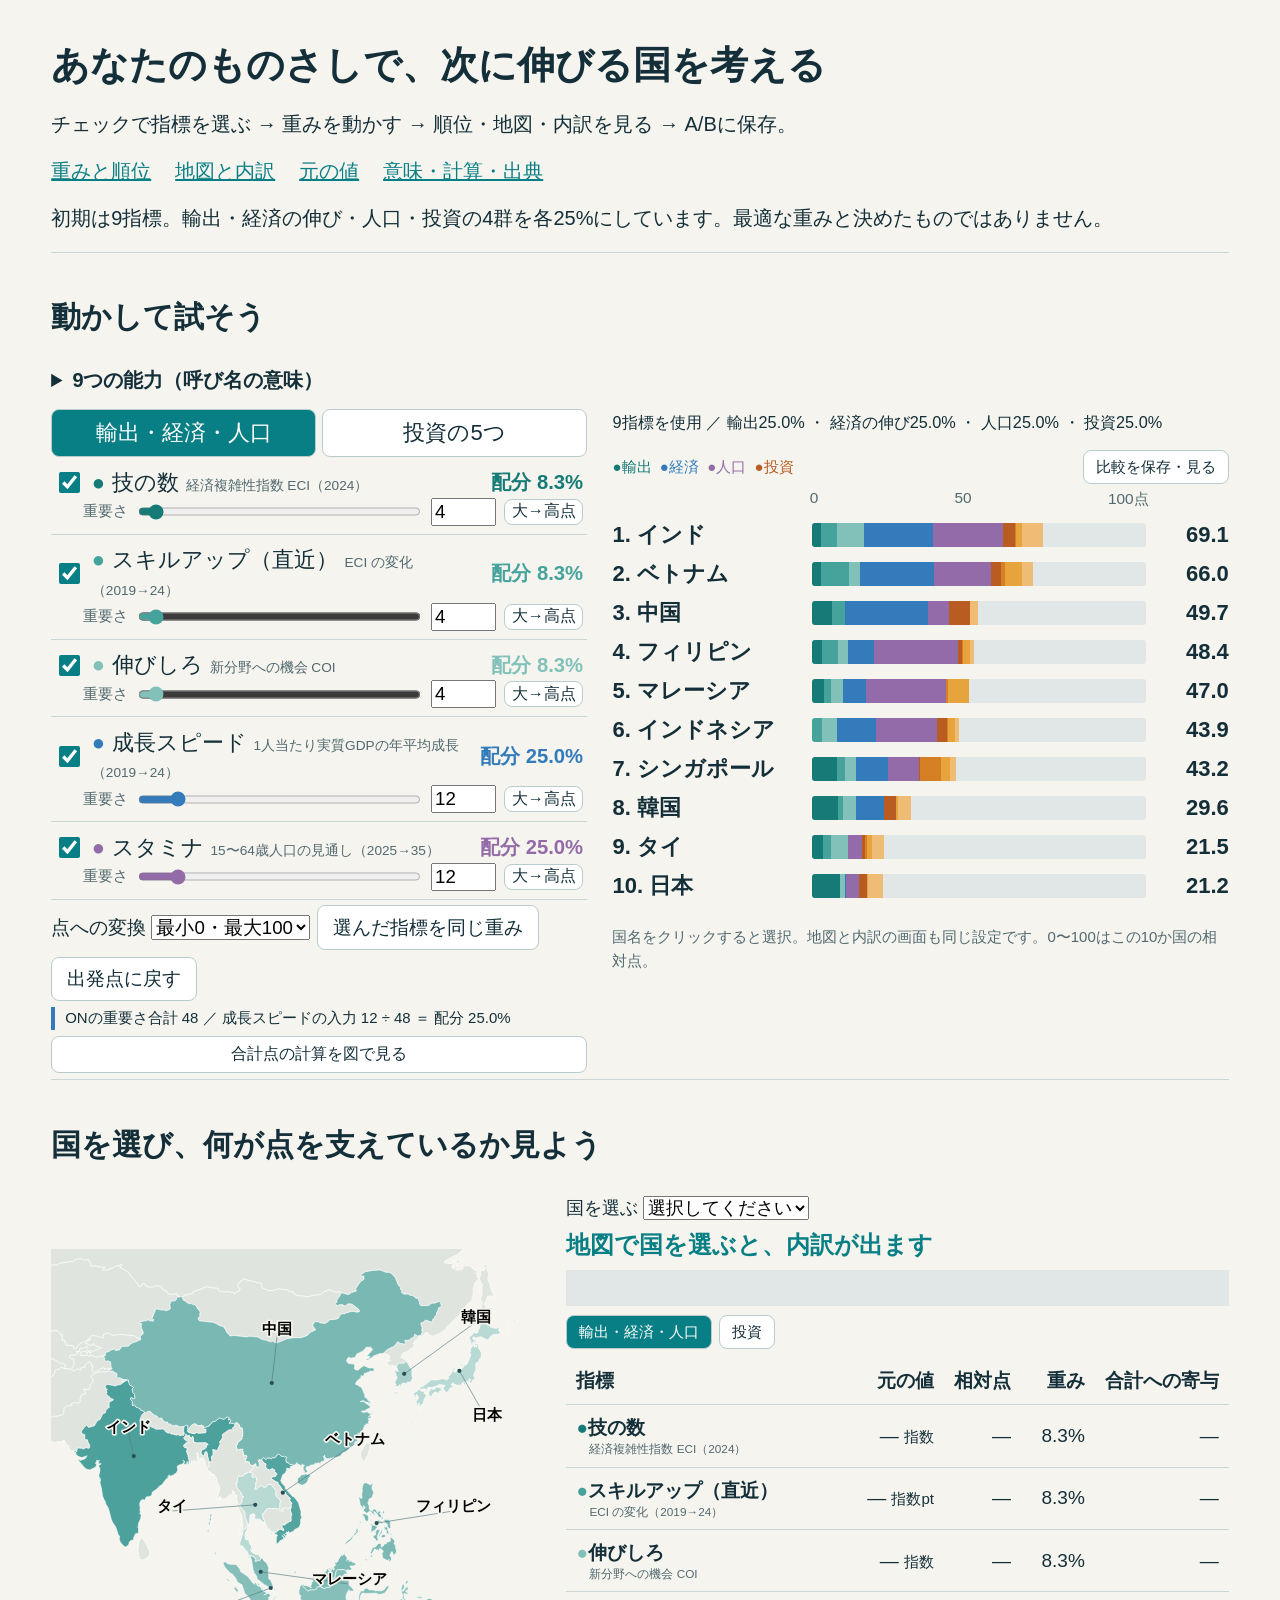
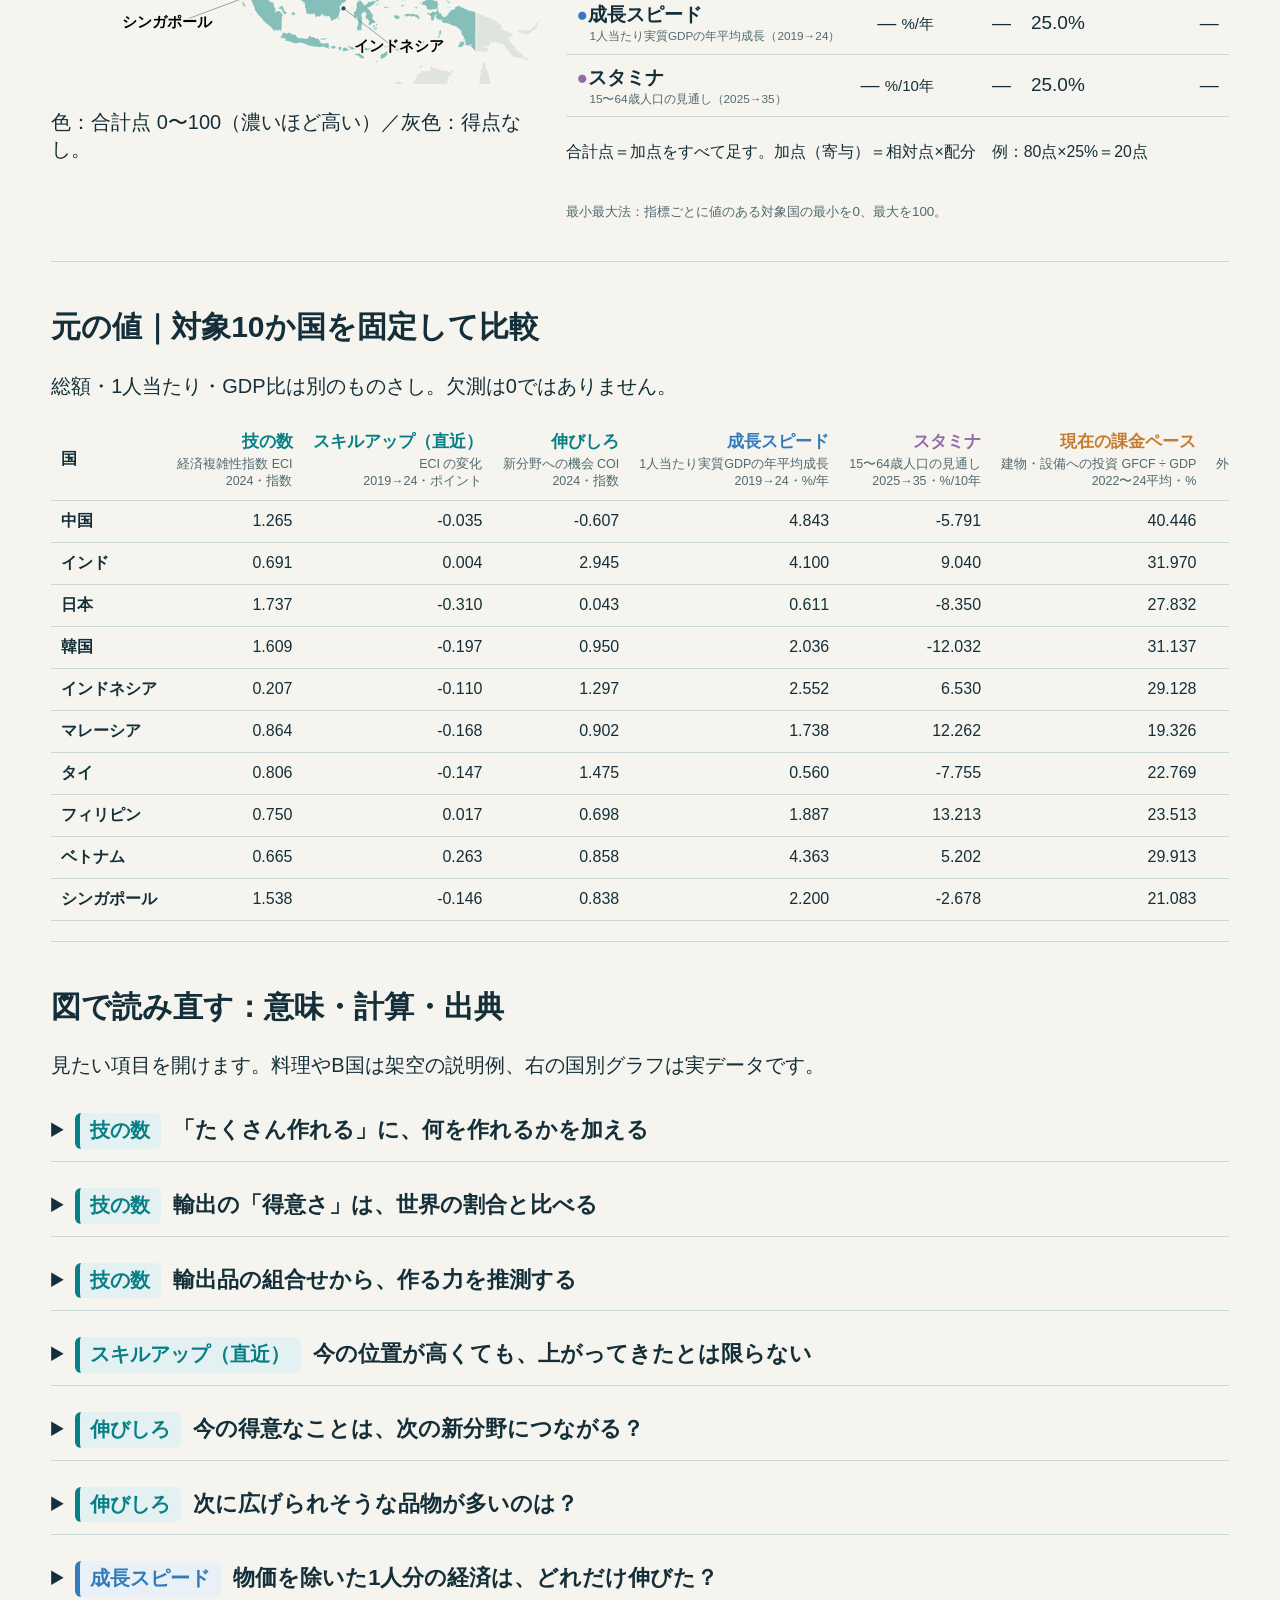
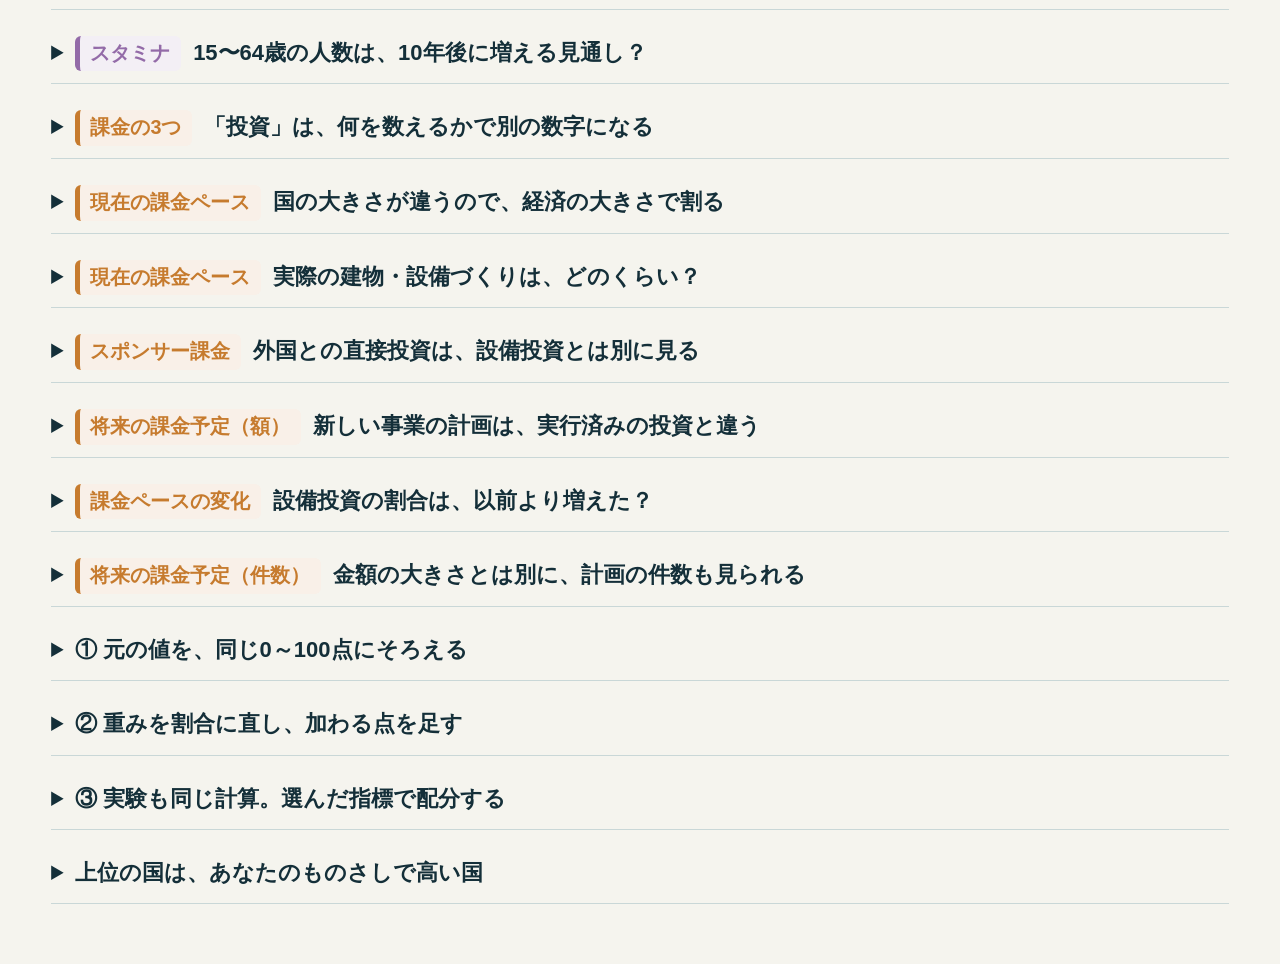
==== commit 7ed582a2: "Simulator: friendly indicator names for 2026-10-07 lecture Co-Authored-By: Claude Opus 5.5 <noreply@" ====
--- a/simulator/index.html
+++ b/simulator/index.html
@@ -23,7 +23,7 @@
 </style><style>
 /* Visual teaching revision: diagram layouts, not global shrinking. */
 .rebuilt .visual-block{width:100%;min-height:0;display:flex;flex-direction:column}.rebuilt .explain-svg{width:100%;max-height:52vh;display:block;overflow:visible;font-family:inherit}.rebuilt .charted .explain-svg{max-height:47vh}.rebuilt .visual-label{font-weight:750}.ab-flow{display:flex;align-items:center;justify-content:space-between;gap:10px;font-size:.85em}.ab-flow b{padding:10px 15px;background:#e3efea;border-radius:8px}.ab-flow span{color:#087f85}.worked-example{font-size:clamp(22px,2.4vh,28px);display:flex;flex-direction:column;gap:18px}.worked-head{display:flex;justify-content:space-between;align-items:center;gap:15px}.worked-head>span{font-size:.78em;color:#526970}.worked-head button{font-size:.8em}.worked-grid{display:grid;grid-template-columns:1fr 1fr 1.4fr 1.65fr;gap:13px 15px;align-items:center}.worked-grid>b{font-size:.75em;color:#526970;border-bottom:1px solid #c9d7d7;padding-bottom:9px}.worked-grid>div{min-height:85px;border-bottom:2px solid currentColor;display:flex;flex-direction:column;justify-content:center}.worked-grid strong{font-size:1.17em;white-space:nowrap}.worked-grid small{font-size:.73em;color:#526970}.blue{color:#337bbb}.purple{color:#936ba8}.blue-bg{background:#337bbb}.purple-bg{background:#936ba8}.worked-bottom{display:flex;align-items:center;gap:20px;font-size:.84em}.share-strip{display:flex;height:40px;width:36%;color:white}.share-strip i{font-style:normal;text-align:center;padding-top:3px;transition:width .2s}.work-total{display:flex;gap:18px;align-items:center}.total-track{display:flex;height:50px;background:#dfe7e4;flex:1;color:white}.total-track i{font-style:normal;text-align:center;padding-top:8px;transition:width .2s}.work-total>strong{font-size:1.28em;white-space:nowrap}.work-total button{font-size:.72em;max-width:230px}.work-pending{visibility:hidden}.work-total .total-track{min-width:35%}.student-page .worked-example{max-width:1200px;margin:20px auto}.student-page .worked-grid strong{font-size:1.05em}.calc-live{border-left:4px solid #337bbb;padding-left:10px;font-size:.68em;line-height:1.5;margin:0}.lab-field output{color:var(--metric-color);font-size:.92em}.lab-field label>span:before{content:'●';color:var(--metric-color);margin-right:.3em}.lab-slider input[type=range]{accent-color:var(--metric-color)}.lab-slider .input-hint{font-size:.66em;white-space:nowrap;color:#526970}.lab-root .lab-controls{gap:.65vh}.calc-link{font-size:.72em}.score-rule-dialog{width:min(1220px,96vw);max-height:92vh;overflow:auto;background:#f5f4ee;color:#142f39;border:0;border-radius:13px;padding:25px}.score-rule-dialog::backdrop{background:#142f39bb}.score-rule-dialog h2{font-size:28px;margin:0 0 14px}.score-rule-dialog .rule-top{display:flex;justify-content:space-between;gap:15px;align-items:center}.score-rule-dialog p{font-size:18px;line-height:1.7}.score-rule-dialog .worked-example{font-size:23px}.score-rule-dialog .worked-grid strong{font-size:1.05em}@media(max-height:800px) and (min-width:1000px){.worked-example{gap:12px}.worked-grid>div{min-height:76px}.rebuilt .explain-svg{max-height:51vh}.rebuilt .charted .explain-svg{max-height:46vh}.worked-grid{gap:10px 14px}.worked-bottom{gap:12px}.share-strip{height:34px}.total-track{height:43px}.total-track i{padding-top:4px}}@media(max-width:900px){.student-page .worked-grid,.score-rule-dialog .worked-grid{grid-template-columns:1fr 1fr}.worked-head,.worked-bottom,.work-total{flex-wrap:wrap}.worked-head>div{display:flex}.share-strip{width:100%}.score-rule-dialog .worked-grid>b{display:none}.score-rule-dialog .worked-grid>div{min-height:65px}.student-page .worked-grid>b{display:none}}
-</style><body class="student-body"><main class="student-page"><h1>あなたのものさしで、次に伸びる国を考える</h1><p>チェックで指標を選ぶ → 重みを動かす → 順位・地図・内訳を見る → A/Bに保存。</p><nav class="student-nav"><a href="#experiment">重みと順位</a><a href="#map">地図と内訳</a><a href="#raw">元の値</a><a href="#definitions">意味・計算・出典</a></nav><p>初期は9指標。輸出・経済の伸び・人口・投資の4群を各25%にしています。最適な重みと決めたものではありません。</p><section id="experiment"><h2>動かして試そう</h2><div class="lab-root" data-lab-root></div></section><section id="map"><h2>国を選び、何が点を支えているか見よう</h2><div class="experiment-map"><div><div class="geography" data-score-map></div><p>色：合計点 0〜100（濃いほど高い）／灰色：得点なし。</p></div><div class="detail-panel" data-detail></div></div></section><section id="raw"><h2>元の値｜対象10か国を固定して比較</h2><p>総額・1人当たり・GDP比は別のものさし。欠測は0ではありません。</p><div class="raw-wrap"><table><thead><tr><th>国</th><th>輸出の作る力 ECI<br>2024<br>指数</th><th>ECIの変化<br>2019→24<br>ポイント</th><th>新分野の機会 COI<br>2024<br>指数</th><th>実質1人GDPの年平均成長<br>2019→24<br>%/年</th><th>15〜64歳人口の変化<br>2025→35<br>%/10年</th><th>GFCF/GDP<br>2022〜24平均<br>%</th><th>FDI純流入/GDP<br>2022〜24平均<br>%</th><th>発表計画額/GDP<br>2022〜24平均<br>%</th><th>GFCF比率の平均差<br>22〜24 − 17〜19<br>%pt</th><th>発表件数/100万人<br>2022〜24平均<br>件/100万人</th></tr></thead><tbody><tr><th>中国</th><td>1.265</td><td>-0.035</td><td>-0.607</td><td>4.843</td><td>-5.791</td><td>40.446</td><td>0.516</td><td>0.186</td><td>-1.570</td><td>0.322</td></tr><tr><th>インド</th><td>0.691</td><td>0.004</td><td>2.945</td><td>4.100</td><td>9.040</td><td>31.970</td><td>1.020</td><td>2.421</td><td>3.272</td><td>0.730</td></tr><tr><th>日本</th><td>1.737</td><td>-0.310</td><td>0.043</td><td>0.611</td><td>-8.350</td><td>27.832</td><td>0.663</td><td>0.535</td><td>1.055</td><td>欠測</td></tr><tr><th>韓国</th><td>1.609</td><td>-0.197</td><td>0.950</td><td>2.036</td><td>-12.032</td><td>31.137</td><td>1.037</td><td>0.682</td><td>0.368</td><td>欠測</td></tr><tr><th>インドネシア</th><td>0.207</td><td>-0.110</td><td>1.297</td><td>2.552</td><td>6.530</td><td>29.128</td><td>1.727</td><td>2.593</td><td>-3.138</td><td>欠測</td></tr><tr><th>マレーシア</th><td>0.864</td><td>-0.168</td><td>0.902</td><td>1.738</td><td>12.262</td><td>19.326</td><td>3.119</td><td>7.410</td><td>-4.741</td><td>5.865</td></tr><tr><th>タイ</th><td>0.806</td><td>-0.147</td><td>1.475</td><td>0.560</td><td>-7.755</td><td>22.769</td><td>2.364</td><td>2.092</td><td>-0.053</td><td>2.199</td></tr><tr><th>フィリピン</th><td>0.750</td><td>0.017</td><td>0.698</td><td>1.887</td><td>13.213</td><td>23.513</td><td>2.142</td><td>2.550</td><td>-3.181</td><td>1.432</td></tr><tr><th>ベトナム</th><td>0.665</td><td>0.263</td><td>0.858</td><td>4.363</td><td>5.202</td><td>29.913</td><td>4.276</td><td>6.125</td><td>-0.504</td><td>2.774</td></tr><tr><th>シンガポール</th><td>1.538</td><td>-0.146</td><td>0.838</td><td>2.200</td><td>-2.678</td><td>21.083</td><td>25.405</td><td>3.283</td><td>-2.339</td><td>74.233</td></tr></tbody></table></div></section><section id="definitions" class="visual-reading"><h2>図で読み直す：意味・計算・出典</h2><p>見たい項目を開けます。料理やB国は架空の説明例、右の国別グラフは実データです。</p><details><summary>「たくさん作れる」に、何を作れるかを加える</summary><div class="reading-content"><div class="visual-block "><svg class="explain-svg" viewBox="0 0 1200 420" role="img" aria-label="3チームと3料理の関係。Aは全種類、Bはおにぎりとパン、Cはおにぎり。横の幅と縦の共通性を読む。"><text x="80" y="34" font-size="27" fill="#142f39" text-anchor="start" font-weight="500">料理チーム</text><text x="310" y="34" font-size="26" fill="#142f39" text-anchor="start" font-weight="500">おにぎり</text><text x="485" y="34" font-size="26" fill="#142f39" text-anchor="start" font-weight="500">パン</text><text x="650" y="34" font-size="26" fill="#142f39" text-anchor="start" font-weight="500">ケーキ</text><g transform="translate(320 42) scale(0.9)"><path d="M13 76Q7 64 15 54L40 15Q49 5 59 16L87 60Q95 78 80 82H24Z" fill="#fff" stroke="#78938c" stroke-width="3"/><rect x="35" y="49" width="30" height="35" rx="3" fill="#294f43"/><circle cx="33" cy="38" r="2" fill="#b9c8bd"/><circle cx="65" cy="39" r="2" fill="#b9c8bd"/></g><g transform="translate(475 42) scale(0.9)"><path d="M12 70Q2 28 28 27Q40 9 56 25Q82 16 89 45L84 79H17Z" fill="#d68a35" stroke="#70441d" stroke-width="3"/><path d="M25 65Q22 35 43 37Q54 23 64 40Q80 39 76 66Z" fill="#f5cf7c"/><path d="M32 38l8 18m13-25 8 22" stroke="#b8752f" stroke-width="5"/></g><g transform="translate(650 42) scale(0.9)"><path d="M15 44H85V82H15Z" fill="#f1cf9d" stroke="#8c5940" stroke-width="3"/><path d="M15 55H85V64H15Z" fill="#b7584c"/><path d="M12 42Q25 21 50 24Q74 20 89 42L79 51 68 42 58 50 47 42 37 51 26 42 15 50Z" fill="#fff6df" stroke="#8c5940" stroke-width="2"/><path d="M42 22Q38 7 50 6Q63 9 59 23Z" fill="#c65144"/><path d="M49 8l5-6" stroke="#45845e" stroke-width="4"/></g><rect x="40" y="141" width="715" height="64" rx="10" fill="#eaf1ee" stroke="none" stroke-width="2"/><rect x="65" y="147" width="72" height="44" rx="10" fill="#087f85" stroke="none" stroke-width="2"/><text x="101.0" y="177" font-size="24" fill="white" text-anchor="middle" font-weight="700">A</text><text x="365" y="185" font-size="39" fill="#087f85" text-anchor="middle" font-weight="800">✓</text><text x="528" y="185" font-size="39" fill="#087f85" text-anchor="middle" font-weight="800">✓</text><text x="691" y="185" font-size="39" fill="#087f85" text-anchor="middle" font-weight="800">✓</text><rect x="40" y="224" width="715" height="64" rx="10" fill="#eaf1ee" stroke="none" stroke-width="2"/><rect x="65" y="230" width="72" height="44" rx="10" fill="#087f85" stroke="none" stroke-width="2"/><text x="101.0" y="260" font-size="24" fill="white" text-anchor="middle" font-weight="700">B</text><text x="365" y="268" font-size="39" fill="#087f85" text-anchor="middle" font-weight="800">✓</text><text x="528" y="268" font-size="39" fill="#087f85" text-anchor="middle" font-weight="800">✓</text><text x="691" y="268" font-size="39" fill="#9daaa8" text-anchor="middle" font-weight="800">—</text><rect x="40" y="307" width="715" height="64" rx="10" fill="#eaf1ee" stroke="none" stroke-width="2"/><rect x="65" y="313" width="72" height="44" rx="10" fill="#087f85" stroke="none" stroke-width="2"/><text x="101.0" y="343" font-size="24" fill="white" text-anchor="middle" font-weight="700">C</text><text x="365" y="351" font-size="39" fill="#087f85" text-anchor="middle" font-weight="800">✓</text><text x="528" y="351" font-size="39" fill="#9daaa8" text-anchor="middle" font-weight="800">—</text><text x="691" y="351" font-size="39" fill="#9daaa8" text-anchor="middle" font-weight="800">—</text><text x="840" y="133" font-size="29" fill="#087f85" text-anchor="start" font-weight="750">横に読む → 種類の幅</text><text x="840" y="181" font-size="25" fill="#142f39" text-anchor="start" font-weight="500">Aは3種類、Cは1種類。</text><text x="840" y="264" font-size="29" fill="#087f85" text-anchor="start" font-weight="750">縦に読む ↓ 作れる相手</text><text x="840" y="312" font-size="25" fill="#142f39" text-anchor="start" font-weight="500">ケーキはAだけ。</text><text x="840" y="351" font-size="25" fill="#142f39" text-anchor="start" font-weight="500">そのAは、他にも作れる。</text></svg></div><p class="limit">ECIの考え方の模型です。料理の難しさを採点したり、✓を足したりして実際のECIを出すわけではありません。</p></div><p class="reading-source"><a href="https://doi.org/10.1073/pnas.0900943106" target="_blank" rel="noopener">Hidalgo & Hausmann (2009), PNAS</a> ／ <a href="https://atlas.hks.harvard.edu/glossary/" target="_blank" rel="noopener">Atlas 公式の定義</a></p></details><details><summary>輸出の「得意さ」は、世界の割合と比べる</summary><div class="reading-content"><div class="visual-block "><svg class="explain-svg" viewBox="0 0 1200 410" role="img" aria-label="輸出全体を100パーセントとした棒で自転車の比重10と5を比較する。割合の比は2。"><text x="50" y="42" font-size="29" fill="#142f39" text-anchor="start" font-weight="700">自転車の割合（架空の例）</text><text x="50" y="116" font-size="29" fill="#142f39" text-anchor="start" font-weight="500">この国の輸出</text><rect x="50" y="138" width="650" height="48" rx="10" fill="#dfe7e4" stroke="none" stroke-width="2"/><rect x="50" y="138" width="65.0" height="48" rx="10" fill="#087f85" stroke="none" stroke-width="2"/><text x="728" y="174" font-size="37" fill="#087f85" text-anchor="start" font-weight="750">10%</text><text x="696" y="224" font-size="22" fill="#657b80" text-anchor="end" font-weight="500">輸出額全体＝100%</text><text x="50" y="266" font-size="29" fill="#142f39" text-anchor="start" font-weight="500">世界の輸出</text><rect x="50" y="288" width="650" height="48" rx="10" fill="#dfe7e4" stroke="none" stroke-width="2"/><rect x="50" y="288" width="32.5" height="48" rx="10" fill="#337bbb" stroke="none" stroke-width="2"/><text x="728" y="324" font-size="37" fill="#337bbb" text-anchor="start" font-weight="750">5%</text><text x="696" y="374" font-size="22" fill="#657b80" text-anchor="end" font-weight="500">輸出額全体＝100%</text><text x="865" y="140" font-size="27" fill="#142f39" text-anchor="start" font-weight="500">割合どうしを比べる</text><text x="865" y="213" font-size="39" fill="#087f85" text-anchor="start" font-weight="750">10% ÷ 5%</text><text x="865" y="281" font-size="52" fill="#087f85" text-anchor="start" font-weight="800">＝ 2倍</text><text x="865" y="337" font-size="24" fill="#142f39" text-anchor="start" font-weight="500">これが「得意さ」の目安</text></svg></div><p class="limit">輸出額が2倍という意味ではありません。ECIは、この「得意さ」を世界中の国×品物で組み合わせます。</p></div><p class="reading-source"><a href="https://atlas.hks.harvard.edu/glossary/" target="_blank" rel="noopener">Atlas公式Glossary：RCA / ECI。数値例は架空。</a></p></details><details><summary>輸出品の組合せから、作る力を推測する</summary><div class="reading-content"><div class="two charted"><div class="content"><p><strong>経済複雑性指数（ECI）</strong></p><p>指数＝情報を決めたルールでまとめた数。ECIは「どの国が何を輸出するか」のつながりから求めます。</p><div class="formula">各国の輸出の得意さ<br>→ 国と品物を相互に評価<br>→ 世界の中の位置を数にする</div><p class="sub">この10か国は <strong>0.21〜1.74</strong>。<br>大きいほど、複雑で多様な輸出構造。</p><p class="limit">1.7は「1.0の1.7倍の技術力」ではありません。輸出総額や将来の成長率でもありません。</p></div><div class="distribution"><div class="chart-title">2024年｜ECI（HS92）｜表示範囲 0〜2</div><svg viewBox="0 0 650 498" role="img" aria-label="2024年｜ECI（HS92）｜表示範囲 0〜2。10か国の値を同じ目盛りで比較。"><line x1="165.0" x2="165.0" y1="36" y2="456" stroke="#d6e0de"/><text x="165.0" y="23" text-anchor="middle" fill="#526970" font-size="17">0</text><line x1="256.25" x2="256.25" y1="36" y2="456" stroke="#d6e0de"/><text x="256.25" y="23" text-anchor="middle" fill="#526970" font-size="17">0.5</text><line x1="347.5" x2="347.5" y1="36" y2="456" stroke="#d6e0de"/><text x="347.5" y="23" text-anchor="middle" fill="#526970" font-size="17">1</text><line x1="438.75" x2="438.75" y1="36" y2="456" stroke="#d6e0de"/><text x="438.75" y="23" text-anchor="middle" fill="#526970" font-size="17">1.5</text><line x1="530.0" x2="530.0" y1="36" y2="456" stroke="#d6e0de"/><text x="530.0" y="23" text-anchor="middle" fill="#526970" font-size="17">2</text><text x="150" y="66" text-anchor="end" font-size="21" fill="#142f39">日本</text><rect x="165.0" y="47" width="317.08121224999996" height="24" rx="3" fill="#168586"/><text x="640" y="66" text-anchor="end" fill="#142f39" font-size="22" font-weight="700">1.74</text><text x="150" y="107" text-anchor="end" font-size="21" fill="#142f39">韓国</text><rect x="165.0" y="88" width="293.71577375" height="24" rx="3" fill="#168586"/><text x="640" y="107" text-anchor="end" fill="#142f39" font-size="22" font-weight="700">1.61</text><text x="150" y="148" text-anchor="end" font-size="21" fill="#142f39">シンガポール</text><rect x="165.0" y="129" width="280.61289425" height="24" rx="3" fill="#168586"/><text x="640" y="148" text-anchor="end" fill="#142f39" font-size="22" font-weight="700">1.54</text><text x="150" y="189" text-anchor="end" font-size="21" fill="#142f39">中国</text><rect x="165.0" y="170" width="230.8576455" height="24" rx="3" fill="#168586"/><text x="640" y="189" text-anchor="end" fill="#142f39" font-size="22" font-weight="700">1.26</text><text x="150" y="230" text-anchor="end" font-size="21" fill="#142f39">マレーシア</text><rect x="165.0" y="211" width="157.64242324999998" height="24" rx="3" fill="#168586"/><text x="640" y="230" text-anchor="end" fill="#142f39" font-size="22" font-weight="700">0.86</text><text x="150" y="271" text-anchor="end" font-size="21" fill="#142f39">タイ</text><rect x="165.0" y="252" width="147.185784625" height="24" rx="3" fill="#168586"/><text x="640" y="271" text-anchor="end" fill="#142f39" font-size="22" font-weight="700">0.81</text><text x="150" y="312" text-anchor="end" font-size="21" fill="#142f39">フィリピン</text><rect x="165.0" y="293" width="136.8082415" height="24" rx="3" fill="#168586"/><text x="640" y="312" text-anchor="end" fill="#142f39" font-size="22" font-weight="700">0.75</text><text x="150" y="353" text-anchor="end" font-size="21" fill="#142f39">インド</text><rect x="165.0" y="334" width="126.13858522500004" height="24" rx="3" fill="#168586"/><text x="640" y="353" text-anchor="end" fill="#142f39" font-size="22" font-weight="700">0.69</text><text x="150" y="394" text-anchor="end" font-size="21" fill="#142f39">ベトナム</text><rect x="165.0" y="375" width="121.39036227500003" height="24" rx="3" fill="#168586"/><text x="640" y="394" text-anchor="end" fill="#142f39" font-size="22" font-weight="700">0.67</text><text x="150" y="435" text-anchor="end" font-size="21" fill="#142f39">インドネシア</text><rect x="165.0" y="416" width="37.78735317499999" height="24" rx="3" fill="#168586"/><text x="640" y="435" text-anchor="end" fill="#142f39" font-size="22" font-weight="700">0.21</text><text x="530" y="488" text-anchor="end" font-size="18" fill="#526970">指数・単位なし → 大きい</text></svg><div class="chart-foot">比較する10か国をすべて表示。世界全体の順位ではありません。</div></div></div></div><p class="reading-source"><a href="https://atlas.hks.harvard.edu/glossary/" target="_blank" rel="noopener">Harvard Growth Lab / Atlas、HS92・eci</a>。2026-10-05照合。</p></details><details><summary>今の位置が高くても、上がってきたとは限らない</summary><div class="reading-content"><div class="two charted"><div class="content"><p>同じものさしで、5年前と比べます。</p><div class="formula">位置の変化 ＝<br>2024年のECI − 2019年のECI</div><p>ベトナムの例</p><p class="big">0.402 → 0.665</p><p>差は <strong>＋0.263ポイント</strong>。<br>10か国の変化は −0.31〜＋0.26。</p><p class="limit">％ではありません。負でも、技術が絶対的に衰えたとは限りません。世界内の相対位置の変化です。</p></div><div class="distribution"><div class="chart-title">2019 → 2024年｜ECIの差｜0は位置の変化なし</div><svg viewBox="0 0 650 498" role="img" aria-label="2019 → 2024年｜ECIの差｜0は位置の変化なし。10か国の値を同じ目盛りで比較。"><line x1="165.0" x2="165.0" y1="36" y2="456" stroke="#d6e0de"/><text x="165.0" y="23" text-anchor="middle" fill="#526970" font-size="17">-0.4</text><line x1="256.25" x2="256.25" y1="36" y2="456" stroke="#d6e0de"/><text x="256.25" y="23" text-anchor="middle" fill="#526970" font-size="17">-0.2</text><line x1="347.5" x2="347.5" y1="36" y2="456" stroke="#d6e0de"/><text x="347.5" y="23" text-anchor="middle" fill="#526970" font-size="17">0</text><line x1="438.75000000000006" x2="438.75000000000006" y1="36" y2="456" stroke="#d6e0de"/><text x="438.75000000000006" y="23" text-anchor="middle" fill="#526970" font-size="17">0.2</text><line x1="530.0" x2="530.0" y1="36" y2="456" stroke="#d6e0de"/><text x="530.0" y="23" text-anchor="middle" fill="#526970" font-size="17">0.4</text><line x1="347.5" x2="347.5" y1="32" y2="456" stroke="#799595" stroke-width="2"/><text x="150" y="66" text-anchor="end" font-size="21" fill="#142f39">ベトナム</text><rect x="347.5" y="47" width="119.79263956249997" height="24" rx="3" fill="#168586"/><text x="640" y="66" text-anchor="end" fill="#142f39" font-size="22" font-weight="700">+0.263</text><text x="150" y="107" text-anchor="end" font-size="21" fill="#142f39">フィリピン</text><rect x="347.5" y="88" width="7.862204937499996" height="24" rx="3" fill="#168586"/><text x="640" y="107" text-anchor="end" fill="#142f39" font-size="22" font-weight="700">+0.017</text><text x="150" y="148" text-anchor="end" font-size="21" fill="#142f39">インド</text><rect x="347.5" y="129" width="2" height="24" rx="3" fill="#168586"/><text x="640" y="148" text-anchor="end" fill="#142f39" font-size="22" font-weight="700">+0.004</text><text x="150" y="189" text-anchor="end" font-size="21" fill="#142f39">中国</text><rect x="331.34738124999996" y="170" width="16.152618750000045" height="24" rx="3" fill="#cb8448"/><text x="640" y="189" text-anchor="end" fill="#142f39" font-size="22" font-weight="700">-0.035</text><text x="150" y="230" text-anchor="end" font-size="21" fill="#142f39">インドネシア</text><rect x="297.2168106875" y="211" width="50.283189312499985" height="24" rx="3" fill="#cb8448"/><text x="640" y="230" text-anchor="end" fill="#142f39" font-size="22" font-weight="700">-0.110</text><text x="150" y="271" text-anchor="end" font-size="21" fill="#142f39">シンガポール</text><rect x="280.81171687500006" y="252" width="66.68828312499994" height="24" rx="3" fill="#cb8448"/><text x="640" y="271" text-anchor="end" fill="#142f39" font-size="22" font-weight="700">-0.146</text><text x="150" y="312" text-anchor="end" font-size="21" fill="#142f39">タイ</text><rect x="280.3765684375" y="293" width="67.1234315625" height="24" rx="3" fill="#cb8448"/><text x="640" y="312" text-anchor="end" fill="#142f39" font-size="22" font-weight="700">-0.147</text><text x="150" y="353" text-anchor="end" font-size="21" fill="#142f39">マレーシア</text><rect x="271.03674312499993" y="334" width="76.46325687500007" height="24" rx="3" fill="#cb8448"/><text x="640" y="353" text-anchor="end" fill="#142f39" font-size="22" font-weight="700">-0.168</text><text x="150" y="394" text-anchor="end" font-size="21" fill="#142f39">韓国</text><rect x="257.52339375" y="375" width="89.97660624999997" height="24" rx="3" fill="#cb8448"/><text x="640" y="394" text-anchor="end" fill="#142f39" font-size="22" font-weight="700">-0.197</text><text x="150" y="435" text-anchor="end" font-size="21" fill="#142f39">日本</text><rect x="206.2558131249999" y="416" width="141.2441868750001" height="24" rx="3" fill="#cb8448"/><text x="640" y="435" text-anchor="end" fill="#142f39" font-size="22" font-weight="700">-0.310</text><text x="530" y="488" text-anchor="end" font-size="18" fill="#526970">指数ポイント → 大きい</text></svg><div class="chart-foot">比較する10か国をすべて表示。世界全体の順位ではありません。</div></div></div></div><p class="reading-source"><a href="https://atlas.hks.harvard.edu/glossary/" target="_blank" rel="noopener">Atlas countryYear.eci / HS92、同一取得版</a></p></details><details><summary>今の得意なことは、次の新分野につながる？</summary><div class="reading-content"><div class="visual-block "><svg class="explain-svg" viewBox="0 0 1200 400" role="img" aria-label="パンとピザの絵を共有するこねる技能とオーブンでつなぐ。COIでは料理の道具ではなく共輸出関係から近さを推測。"><rect x="30" y="35" width="310" height="325" rx="10" fill="#e3efea" stroke="none" stroke-width="2"/><text x="185" y="78" font-size="29" fill="#087f85" text-anchor="middle" font-weight="750">今の得意：パン</text><g transform="translate(115 92) scale(1.5)"><path d="M12 70Q2 28 28 27Q40 9 56 25Q82 16 89 45L84 79H17Z" fill="#d68a35" stroke="#70441d" stroke-width="3"/><path d="M25 65Q22 35 43 37Q54 23 64 40Q80 39 76 66Z" fill="#f5cf7c"/><path d="M32 38l8 18m13-25 8 22" stroke="#b8752f" stroke-width="5"/></g><rect x="48" y="266" width="128" height="44" rx="10" fill="#087f85" stroke="none" stroke-width="2"/><text x="112.0" y="296" font-size="24" fill="white" text-anchor="middle" font-weight="700">こねる</text><rect x="192" y="266" width="128" height="44" rx="10" fill="#087f85" stroke="none" stroke-width="2"/><text x="256.0" y="296" font-size="24" fill="white" text-anchor="middle" font-weight="700">焼く</text><path d="M348,191 L494,191" fill="none" stroke="#087f85" stroke-width="4"/><path d="M483.0,183.0 L494,191 L483.0,199.0" fill="none" stroke="#087f85" stroke-width="4"/><text x="420" y="140" font-size="25" fill="#087f85" text-anchor="middle" font-weight="500">使い回せる</text><text x="420" y="242" font-size="25" fill="#087f85" text-anchor="middle" font-weight="500">技能・道具</text><rect x="515" y="35" width="350" height="325" rx="10" fill="#fff1d9" stroke="#c67b2e" stroke-width="2"/><text x="690" y="78" font-size="29" fill="#c67b2e" text-anchor="middle" font-weight="750">次の候補：ピザ</text><g transform="translate(619 92) scale(1.5)"><circle cx="50" cy="50" r="43" fill="#d9963d" stroke="#71421f" stroke-width="3"/><circle cx="50" cy="50" r="35" fill="#f3d677"/><path d="M50 15V85M15 50H85M25 25L75 75M25 75L75 25" stroke="#dfbd63" stroke-width="2"/><g fill="#bf5441"><circle cx="37" cy="29" r="7"/><circle cx="66" cy="38" r="7"/><circle cx="35" cy="64" r="7"/><circle cx="64" cy="70" r="7"/></g><g fill="#407d50"><path d="M25 40l11 2-7 9Z"/><path d="M55 20l9 4-8 7Z"/><path d="M49 50l10 2-6 10Z"/></g></g><g transform="translate(543 259) scale(0.64)"><path d="M10 45H90Q87 88 50 88Q14 87 10 45Z" fill="#9fc4cd" stroke="#345d64" stroke-width="3"/><path d="M20 42Q25 20 50 27Q73 20 82 42Z" fill="#f2d397" stroke="#9a7541" stroke-width="2"/><path d="M60 32L84 7" stroke="#936739" stroke-width="8"/></g><text x="620" y="300" font-size="33" fill="#142f39" text-anchor="start" font-weight="500">＋</text><g transform="translate(660 253) scale(0.7)"><rect x="10" y="12" width="80" height="78" rx="8" fill="#c8dce0" stroke="#345d64" stroke-width="3"/><rect x="21" y="37" width="58" height="40" rx="5" fill="#365962"/><path d="M30 57H70" stroke="#f4ba69" stroke-width="4"/><circle cx="26" cy="25" r="4" fill="#345d64"/><circle cx="74" cy="25" r="4" fill="#345d64"/></g><text x="751" y="300" font-size="25" fill="#142f39" text-anchor="start" font-weight="500">共通</text><text x="925" y="104" font-size="27" fill="#142f39" text-anchor="start" font-weight="750">国の「近さ」は</text><text x="925" y="151" font-size="26" fill="#142f39" text-anchor="start" font-weight="500">道具を数える</text><text x="925" y="194" font-size="26" fill="#142f39" text-anchor="start" font-weight="500">のではなく…</text><text x="925" y="266" font-size="27" fill="#087f85" text-anchor="start" font-weight="750">世界で一緒に</text><text x="925" y="311" font-size="27" fill="#087f85" text-anchor="start" font-weight="750">輸出されやすい</text><text x="925" y="356" font-size="27" fill="#087f85" text-anchor="start" font-weight="750">組合せで推測</text></svg></div><p class="limit">COIは「まだ得意でない品物」への近さと複雑さをまとめる指数。これは概念模型で、実際の計算式ではありません。</p></div><p class="reading-source"><a href="https://atlas.hks.harvard.edu/glossary/" target="_blank" rel="noopener">Atlas：Product Space / Distance / Complexity Outlook Index</a></p></details><details><summary>次に広げられそうな品物が多いのは？</summary><div class="reading-content"><div class="two charted"><div class="content"><p><strong>複雑性見通し指数（COI）</strong></p><div class="formula">まだ得意でない品物ごとに<br>「今の輸出品との近さ」<br>×「その品物の複雑さ」<br>を考慮してまとめる</div><p>大きいほど、今ある力につながる新分野の機会が多いと推測します。</p><p class="limit">マイナスは「機会がゼロ以下」ではなく、この指数で低い側という意味。成長の確約ではありません。</p></div><div class="distribution"><div class="chart-title">2024年｜COI（HS92）｜10か国の分布</div><svg viewBox="0 0 650 498" role="img" aria-label="2024年｜COI（HS92）｜10か国の分布。10か国の値を同じ目盛りで比較。"><line x1="165.0" x2="165.0" y1="36" y2="456" stroke="#d6e0de"/><text x="165.0" y="23" text-anchor="middle" fill="#526970" font-size="17">-1</text><line x1="256.25" x2="256.25" y1="36" y2="456" stroke="#d6e0de"/><text x="256.25" y="23" text-anchor="middle" fill="#526970" font-size="17">0</text><line x1="347.5" x2="347.5" y1="36" y2="456" stroke="#d6e0de"/><text x="347.5" y="23" text-anchor="middle" fill="#526970" font-size="17">1</text><line x1="438.75" x2="438.75" y1="36" y2="456" stroke="#d6e0de"/><text x="438.75" y="23" text-anchor="middle" fill="#526970" font-size="17">2</text><line x1="530.0" x2="530.0" y1="36" y2="456" stroke="#d6e0de"/><text x="530.0" y="23" text-anchor="middle" fill="#526970" font-size="17">3</text><line x1="256.25" x2="256.25" y1="32" y2="456" stroke="#799595" stroke-width="2"/><text x="150" y="66" text-anchor="end" font-size="21" fill="#142f39">インド</text><rect x="256.25" y="47" width="268.76587937499994" height="24" rx="3" fill="#168586"/><text x="640" y="66" text-anchor="end" fill="#142f39" font-size="22" font-weight="700">+2.95</text><text x="150" y="107" text-anchor="end" font-size="21" fill="#142f39">タイ</text><rect x="256.25" y="88" width="134.56201325" height="24" rx="3" fill="#168586"/><text x="640" y="107" text-anchor="end" fill="#142f39" font-size="22" font-weight="700">+1.47</text><text x="150" y="148" text-anchor="end" font-size="21" fill="#142f39">インドネシア</text><rect x="256.25" y="129" width="118.35924350000005" height="24" rx="3" fill="#168586"/><text x="640" y="148" text-anchor="end" fill="#142f39" font-size="22" font-weight="700">+1.30</text><text x="150" y="189" text-anchor="end" font-size="21" fill="#142f39">韓国</text><rect x="256.25" y="170" width="86.72515887500003" height="24" rx="3" fill="#168586"/><text x="640" y="189" text-anchor="end" fill="#142f39" font-size="22" font-weight="700">+0.95</text><text x="150" y="230" text-anchor="end" font-size="21" fill="#142f39">マレーシア</text><rect x="256.25" y="211" width="82.344136875" height="24" rx="3" fill="#168586"/><text x="640" y="230" text-anchor="end" fill="#142f39" font-size="22" font-weight="700">+0.90</text><text x="150" y="271" text-anchor="end" font-size="21" fill="#142f39">ベトナム</text><rect x="256.25" y="252" width="78.295538625" height="24" rx="3" fill="#168586"/><text x="640" y="271" text-anchor="end" fill="#142f39" font-size="22" font-weight="700">+0.86</text><text x="150" y="312" text-anchor="end" font-size="21" fill="#142f39">シンガポール</text><rect x="256.25" y="293" width="76.50294515000002" height="24" rx="3" fill="#168586"/><text x="640" y="312" text-anchor="end" fill="#142f39" font-size="22" font-weight="700">+0.84</text><text x="150" y="353" text-anchor="end" font-size="21" fill="#142f39">フィリピン</text><rect x="256.25" y="334" width="63.67018572500001" height="24" rx="3" fill="#168586"/><text x="640" y="353" text-anchor="end" fill="#142f39" font-size="22" font-weight="700">+0.70</text><text x="150" y="394" text-anchor="end" font-size="21" fill="#142f39">日本</text><rect x="256.25" y="375" width="3.968302812499985" height="24" rx="3" fill="#168586"/><text x="640" y="394" text-anchor="end" fill="#142f39" font-size="22" font-weight="700">+0.04</text><text x="150" y="435" text-anchor="end" font-size="21" fill="#142f39">中国</text><rect x="200.816163375" y="416" width="55.433836625" height="24" rx="3" fill="#cb8448"/><text x="640" y="435" text-anchor="end" fill="#142f39" font-size="22" font-weight="700">-0.61</text><text x="530" y="488" text-anchor="end" font-size="18" fill="#526970">指数・単位なし → 大きい</text></svg><div class="chart-foot">比較する10か国をすべて表示。世界全体の順位ではありません。</div></div></div></div><p class="reading-source"><a href="https://atlas.hks.harvard.edu/glossary/" target="_blank" rel="noopener">Harvard Growth Lab / Atlas：coi、HS92</a></p></details><details><summary>物価を除いた1人分の経済は、どれだけ伸びた？</summary><div class="reading-content"><div class="two charted"><div class="content"><p><strong>実質1人当たりGDPの年平均成長率</strong></p><svg class="explain-svg" viewBox="0 0 500 390" role="img" aria-label="GDPの物価を調整して人口で割る。架空例100から110、121へ毎年10パーセント増える。"><text x="20" y="30" font-size="25" fill="#142f39" text-anchor="start" font-weight="750">国内で生んだ価値の合計＝GDP</text><rect x="20" y="50" width="455" height="48" rx="10" fill="#e4efeb" stroke="none" stroke-width="2"/><text x="248" y="83" font-size="23" fill="#087f85" text-anchor="middle" font-weight="500">物価の影響を除く → 人口で割る</text><rect x="34" y="175" width="105" height="100" rx="10" fill="#337bbb" stroke="none" stroke-width="2"/><text x="86" y="167" font-size="30" fill="#337bbb" text-anchor="middle" font-weight="750">100</text><rect x="195" y="165" width="105" height="110" rx="10" fill="#337bbb" stroke="none" stroke-width="2"/><text x="247" y="157" font-size="30" fill="#337bbb" text-anchor="middle" font-weight="750">110</text><rect x="356" y="154" width="105" height="121" rx="10" fill="#337bbb" stroke="none" stroke-width="2"/><text x="408" y="146" font-size="30" fill="#337bbb" text-anchor="middle" font-weight="750">121</text><path d="M147,160 L183,160" fill="none" stroke="#337bbb" stroke-width="4"/><path d="M172.0,152.0 L183,160 L172.0,168.0" fill="none" stroke="#337bbb" stroke-width="4"/><path d="M309,145 L346,145" fill="none" stroke="#337bbb" stroke-width="4"/><path d="M335.0,137.0 L346,145 L335.0,153.0" fill="none" stroke="#337bbb" stroke-width="4"/><text x="248" y="326" font-size="25" fill="#337bbb" text-anchor="middle" font-weight="750">1年ごとに ×1.10 → 年平均10%</text><text x="248" y="365" font-size="21" fill="#657b80" text-anchor="middle" font-weight="500">図は架空の2年間。右は実績5年間。</text></svg><p class="limit">GDPは国内で新しく生んだ価値。給料そのものでも、将来の成長予測でもありません。</p></div><div class="distribution"><div class="chart-title">2019 → 2024年｜実質1人GDPの年平均変化</div><svg viewBox="0 0 650 498" role="img" aria-label="2019 → 2024年｜実質1人GDPの年平均変化。10か国の値を同じ目盛りで比較。"><line x1="165.0" x2="165.0" y1="36" y2="456" stroke="#d6e0de"/><text x="165.0" y="23" text-anchor="middle" fill="#526970" font-size="17">0</text><line x1="256.25" x2="256.25" y1="36" y2="456" stroke="#d6e0de"/><text x="256.25" y="23" text-anchor="middle" fill="#526970" font-size="17">1.5</text><line x1="347.5" x2="347.5" y1="36" y2="456" stroke="#d6e0de"/><text x="347.5" y="23" text-anchor="middle" fill="#526970" font-size="17">3</text><line x1="438.75" x2="438.75" y1="36" y2="456" stroke="#d6e0de"/><text x="438.75" y="23" text-anchor="middle" fill="#526970" font-size="17">4.5</text><line x1="530.0" x2="530.0" y1="36" y2="456" stroke="#d6e0de"/><text x="530.0" y="23" text-anchor="middle" fill="#526970" font-size="17">6</text><text x="150" y="66" text-anchor="end" font-size="21" fill="#142f39">中国</text><rect x="165.0" y="47" width="294.62402681937056" height="24" rx="3" fill="#2875aa"/><text x="640" y="66" text-anchor="end" fill="#142f39" font-size="22" font-weight="700">4.84</text><text x="150" y="107" text-anchor="end" font-size="21" fill="#142f39">ベトナム</text><rect x="165.0" y="88" width="265.39780938348554" height="24" rx="3" fill="#2875aa"/><text x="640" y="107" text-anchor="end" fill="#142f39" font-size="22" font-weight="700">4.36</text><text x="150" y="148" text-anchor="end" font-size="21" fill="#142f39">インド</text><rect x="165.0" y="129" width="249.42166434479856" height="24" rx="3" fill="#2875aa"/><text x="640" y="148" text-anchor="end" fill="#142f39" font-size="22" font-weight="700">4.10</text><text x="150" y="189" text-anchor="end" font-size="21" fill="#142f39">インドネシア</text><rect x="165.0" y="170" width="155.2297884148494" height="24" rx="3" fill="#2875aa"/><text x="640" y="189" text-anchor="end" fill="#142f39" font-size="22" font-weight="700">2.55</text><text x="150" y="230" text-anchor="end" font-size="21" fill="#142f39">シンガポール</text><rect x="165.0" y="211" width="133.82159268629016" height="24" rx="3" fill="#2875aa"/><text x="640" y="230" text-anchor="end" fill="#142f39" font-size="22" font-weight="700">2.20</text><text x="150" y="271" text-anchor="end" font-size="21" fill="#142f39">韓国</text><rect x="165.0" y="252" width="123.87283360701866" height="24" rx="3" fill="#2875aa"/><text x="640" y="271" text-anchor="end" fill="#142f39" font-size="22" font-weight="700">2.04</text><text x="150" y="312" text-anchor="end" font-size="21" fill="#142f39">フィリピン</text><rect x="165.0" y="293" width="114.76327169262663" height="24" rx="3" fill="#2875aa"/><text x="640" y="312" text-anchor="end" fill="#142f39" font-size="22" font-weight="700">1.89</text><text x="150" y="353" text-anchor="end" font-size="21" fill="#142f39">マレーシア</text><rect x="165.0" y="334" width="105.71032536916675" height="24" rx="3" fill="#2875aa"/><text x="640" y="353" text-anchor="end" fill="#142f39" font-size="22" font-weight="700">1.74</text><text x="150" y="394" text-anchor="end" font-size="21" fill="#142f39">日本</text><rect x="165.0" y="375" width="37.17445823631675" height="24" rx="3" fill="#2875aa"/><text x="640" y="394" text-anchor="end" fill="#142f39" font-size="22" font-weight="700">0.61</text><text x="150" y="435" text-anchor="end" font-size="21" fill="#142f39">タイ</text><rect x="165.0" y="416" width="34.0391947329461" height="24" rx="3" fill="#2875aa"/><text x="640" y="435" text-anchor="end" fill="#142f39" font-size="22" font-weight="700">0.56</text><text x="530" y="488" text-anchor="end" font-size="18" fill="#526970">% / 年 → 大きい</text></svg><div class="chart-foot">比較する10か国をすべて表示。世界全体の順位ではありません。</div></div></div></div><p class="reading-source"><a href="https://data.worldbank.org/indicator/NY.GDP.PCAP.KD" target="_blank" rel="noopener">World Bank WDI：NY.GDP.PCAP.KD。教材でCAGRを計算。</a></p></details><details><summary>15〜64歳の人数は、10年後に増える見通し？</summary><div class="reading-content"><div class="two charted"><div class="content"><p><strong>15〜64歳人口の変化率</strong></p><svg class="explain-svg" viewBox="0 0 500 420" role="img" aria-label="2025年100万人と2035年110万人を人数の絵で比較。10年間で10パーセント増加の架空例。"><text x="15" y="32" font-size="30" fill="#936ba8" text-anchor="start" font-weight="750">2025年 → 2035年</text><text x="15" y="72" font-size="23" fill="#142f39" text-anchor="start" font-weight="500">国連の中位推計｜10年間全体</text><g color="#936ba8"><g transform="translate(14 110) scale(0.37)"><circle cx="50" cy="20" r="13" fill="currentColor"/><path d="M29 43Q50 33 71 43L77 69H64V93H53V66H47V93H36V69H23Z" fill="currentColor"/></g></g><g color="#936ba8"><g transform="translate(54 110) scale(0.37)"><circle cx="50" cy="20" r="13" fill="currentColor"/><path d="M29 43Q50 33 71 43L77 69H64V93H53V66H47V93H36V69H23Z" fill="currentColor"/></g></g><g color="#936ba8"><g transform="translate(94 110) scale(0.37)"><circle cx="50" cy="20" r="13" fill="currentColor"/><path d="M29 43Q50 33 71 43L77 69H64V93H53V66H47V93H36V69H23Z" fill="currentColor"/></g></g><g color="#936ba8"><g transform="translate(134 110) scale(0.37)"><circle cx="50" cy="20" r="13" fill="currentColor"/><path d="M29 43Q50 33 71 43L77 69H64V93H53V66H47V93H36V69H23Z" fill="currentColor"/></g></g><g color="#936ba8"><g transform="translate(174 110) scale(0.37)"><circle cx="50" cy="20" r="13" fill="currentColor"/><path d="M29 43Q50 33 71 43L77 69H64V93H53V66H47V93H36V69H23Z" fill="currentColor"/></g></g><g color="#936ba8"><g transform="translate(214 110) scale(0.37)"><circle cx="50" cy="20" r="13" fill="currentColor"/><path d="M29 43Q50 33 71 43L77 69H64V93H53V66H47V93H36V69H23Z" fill="currentColor"/></g></g><g color="#936ba8"><g transform="translate(254 110) scale(0.37)"><circle cx="50" cy="20" r="13" fill="currentColor"/><path d="M29 43Q50 33 71 43L77 69H64V93H53V66H47V93H36V69H23Z" fill="currentColor"/></g></g><g color="#936ba8"><g transform="translate(294 110) scale(0.37)"><circle cx="50" cy="20" r="13" fill="currentColor"/><path d="M29 43Q50 33 71 43L77 69H64V93H53V66H47V93H36V69H23Z" fill="currentColor"/></g></g><g color="#936ba8"><g transform="translate(334 110) scale(0.37)"><circle cx="50" cy="20" r="13" fill="currentColor"/><path d="M29 43Q50 33 71 43L77 69H64V93H53V66H47V93H36V69H23Z" fill="currentColor"/></g></g><g color="#936ba8"><g transform="translate(374 110) scale(0.37)"><circle cx="50" cy="20" r="13" fill="currentColor"/><path d="M29 43Q50 33 71 43L77 69H64V93H53V66H47V93H36V69H23Z" fill="currentColor"/></g></g><text x="240" y="182" font-size="31" fill="#936ba8" text-anchor="middle" font-weight="750">100万人</text><g color="#936ba8"><g transform="translate(14 215) scale(0.37)"><circle cx="50" cy="20" r="13" fill="currentColor"/><path d="M29 43Q50 33 71 43L77 69H64V93H53V66H47V93H36V69H23Z" fill="currentColor"/></g></g><g color="#936ba8"><g transform="translate(54 215) scale(0.37)"><circle cx="50" cy="20" r="13" fill="currentColor"/><path d="M29 43Q50 33 71 43L77 69H64V93H53V66H47V93H36V69H23Z" fill="currentColor"/></g></g><g color="#936ba8"><g transform="translate(94 215) scale(0.37)"><circle cx="50" cy="20" r="13" fill="currentColor"/><path d="M29 43Q50 33 71 43L77 69H64V93H53V66H47V93H36V69H23Z" fill="currentColor"/></g></g><g color="#936ba8"><g transform="translate(134 215) scale(0.37)"><circle cx="50" cy="20" r="13" fill="currentColor"/><path d="M29 43Q50 33 71 43L77 69H64V93H53V66H47V93H36V69H23Z" fill="currentColor"/></g></g><g color="#936ba8"><g transform="translate(174 215) scale(0.37)"><circle cx="50" cy="20" r="13" fill="currentColor"/><path d="M29 43Q50 33 71 43L77 69H64V93H53V66H47V93H36V69H23Z" fill="currentColor"/></g></g><g color="#936ba8"><g transform="translate(214 215) scale(0.37)"><circle cx="50" cy="20" r="13" fill="currentColor"/><path d="M29 43Q50 33 71 43L77 69H64V93H53V66H47V93H36V69H23Z" fill="currentColor"/></g></g><g color="#936ba8"><g transform="translate(254 215) scale(0.37)"><circle cx="50" cy="20" r="13" fill="currentColor"/><path d="M29 43Q50 33 71 43L77 69H64V93H53V66H47V93H36V69H23Z" fill="currentColor"/></g></g><g color="#936ba8"><g transform="translate(294 215) scale(0.37)"><circle cx="50" cy="20" r="13" fill="currentColor"/><path d="M29 43Q50 33 71 43L77 69H64V93H53V66H47V93H36V69H23Z" fill="currentColor"/></g></g><g color="#936ba8"><g transform="translate(334 215) scale(0.37)"><circle cx="50" cy="20" r="13" fill="currentColor"/><path d="M29 43Q50 33 71 43L77 69H64V93H53V66H47V93H36V69H23Z" fill="currentColor"/></g></g><g color="#936ba8"><g transform="translate(374 215) scale(0.37)"><circle cx="50" cy="20" r="13" fill="currentColor"/><path d="M29 43Q50 33 71 43L77 69H64V93H53V66H47V93H36V69H23Z" fill="currentColor"/></g></g><g color="#936ba8"><g transform="translate(414 215) scale(0.37)"><circle cx="50" cy="20" r="13" fill="currentColor"/><path d="M29 43Q50 33 71 43L77 69H64V93H53V66H47V93H36V69H23Z" fill="currentColor"/></g></g><text x="240" y="287" font-size="31" fill="#936ba8" text-anchor="middle" font-weight="750">110万人</text><text x="15" y="353" font-size="23" fill="#142f39" text-anchor="start" font-weight="750">（110 − 100）÷ 100 × 100 ＝ ＋10%</text><text x="15" y="394" font-size="21" fill="#657b80" text-anchor="start" font-weight="500">図の1人＝10万人（架空の例）</text></svg><p class="limit">人数の見通しです。実際に働く人数・仕事の数・生産性とは別です。</p></div><div class="distribution"><div class="chart-title">2025 → 2035年｜国連・中位推計｜10年間の変化</div><svg viewBox="0 0 650 498" role="img" aria-label="2025 → 2035年｜国連・中位推計｜10年間の変化。10か国の値を同じ目盛りで比較。"><line x1="165.0" x2="165.0" y1="36" y2="456" stroke="#d6e0de"/><text x="165.0" y="23" text-anchor="middle" fill="#526970" font-size="17">-20</text><line x1="256.25" x2="256.25" y1="36" y2="456" stroke="#d6e0de"/><text x="256.25" y="23" text-anchor="middle" fill="#526970" font-size="17">-10</text><line x1="347.5" x2="347.5" y1="36" y2="456" stroke="#d6e0de"/><text x="347.5" y="23" text-anchor="middle" fill="#526970" font-size="17">0</text><line x1="438.75" x2="438.75" y1="36" y2="456" stroke="#d6e0de"/><text x="438.75" y="23" text-anchor="middle" fill="#526970" font-size="17">10</text><line x1="530.0" x2="530.0" y1="36" y2="456" stroke="#d6e0de"/><text x="530.0" y="23" text-anchor="middle" fill="#526970" font-size="17">20</text><line x1="347.5" x2="347.5" y1="32" y2="456" stroke="#799595" stroke-width="2"/><text x="150" y="66" text-anchor="end" font-size="21" fill="#142f39">フィリピン</text><rect x="347.5" y="47" width="120.5710556939905" height="24" rx="3" fill="#8b5baa"/><text x="640" y="66" text-anchor="end" fill="#142f39" font-size="22" font-weight="700">+13.21</text><text x="150" y="107" text-anchor="end" font-size="21" fill="#142f39">マレーシア</text><rect x="347.5" y="88" width="111.89246251420468" height="24" rx="3" fill="#8b5baa"/><text x="640" y="107" text-anchor="end" fill="#142f39" font-size="22" font-weight="700">+12.26</text><text x="150" y="148" text-anchor="end" font-size="21" fill="#142f39">インド</text><rect x="347.5" y="129" width="82.49268711836447" height="24" rx="3" fill="#8b5baa"/><text x="640" y="148" text-anchor="end" fill="#142f39" font-size="22" font-weight="700">+9.04</text><text x="150" y="189" text-anchor="end" font-size="21" fill="#142f39">インドネシア</text><rect x="347.5" y="170" width="59.58543286702752" height="24" rx="3" fill="#8b5baa"/><text x="640" y="189" text-anchor="end" fill="#142f39" font-size="22" font-weight="700">+6.53</text><text x="150" y="230" text-anchor="end" font-size="21" fill="#142f39">ベトナム</text><rect x="347.5" y="211" width="47.47174336211208" height="24" rx="3" fill="#8b5baa"/><text x="640" y="230" text-anchor="end" fill="#142f39" font-size="22" font-weight="700">+5.20</text><text x="150" y="271" text-anchor="end" font-size="21" fill="#142f39">シンガポール</text><rect x="323.05920812171536" y="252" width="24.440791878284642" height="24" rx="3" fill="#cb8448"/><text x="640" y="271" text-anchor="end" fill="#142f39" font-size="22" font-weight="700">-2.68</text><text x="150" y="312" text-anchor="end" font-size="21" fill="#142f39">中国</text><rect x="294.65641526541145" y="293" width="52.843584734588546" height="24" rx="3" fill="#cb8448"/><text x="640" y="312" text-anchor="end" fill="#142f39" font-size="22" font-weight="700">-5.79</text><text x="150" y="353" text-anchor="end" font-size="21" fill="#142f39">タイ</text><rect x="276.7401704521102" y="334" width="70.75982954788981" height="24" rx="3" fill="#cb8448"/><text x="640" y="353" text-anchor="end" fill="#142f39" font-size="22" font-weight="700">-7.75</text><text x="150" y="394" text-anchor="end" font-size="21" fill="#142f39">日本</text><rect x="271.30801499349434" y="375" width="76.19198500650566" height="24" rx="3" fill="#cb8448"/><text x="640" y="394" text-anchor="end" fill="#142f39" font-size="22" font-weight="700">-8.35</text><text x="150" y="435" text-anchor="end" font-size="21" fill="#142f39">韓国</text><rect x="237.710511929585" y="416" width="109.78948807041499" height="24" rx="3" fill="#cb8448"/><text x="640" y="435" text-anchor="end" fill="#142f39" font-size="22" font-weight="700">-12.03</text><text x="530" y="488" text-anchor="end" font-size="18" fill="#526970">% / 10年間 → 大きい</text></svg><div class="chart-foot">比較する10か国をすべて表示。世界全体の順位ではありません。</div></div></div></div><p class="reading-source"><a href="https://population.un.org/wpp/" target="_blank" rel="noopener">UN DESA, World Population Prospects 2024、中位推計。</a></p></details><details><summary>「投資」は、何を数えるかで別の数字になる</summary><div class="reading-content"><div class="visual-block "><svg class="explain-svg" viewBox="0 0 1200 438" role="img" aria-label="3種類の投資統計の流れ。資金源を問わず固定資産に実際に投資したGFCF、外国企業から国内企業への資金取引FDI、外国企業が発表した新設拡張計画greenfield。"><rect x="8" y="10" width="1182" height="132" rx="10" fill="#fff" stroke="#d1dcd9" stroke-width="2"/><text x="28" y="48" font-size="27" fill="#087f85" text-anchor="start" font-weight="750">GFCF：実際の資産づくり</text><rect x="8" y="151" width="1182" height="132" rx="10" fill="#fff" stroke="#d1dcd9" stroke-width="2"/><text x="28" y="189" font-size="27" fill="#337bbb" text-anchor="start" font-weight="750">FDI：外国との資金取引</text><rect x="8" y="292" width="1182" height="132" rx="10" fill="#fff" stroke="#d1dcd9" stroke-width="2"/><text x="28" y="330" font-size="27" fill="#c67b2e" text-anchor="start" font-weight="750">greenfield：発表計画</text><text x="45" y="87" font-size="25" fill="#142f39" text-anchor="start" font-weight="500">国内・外国の資金</text><path d="M288,80 L401,80" fill="none" stroke="#087f85" stroke-width="4"/><path d="M390.0,72.0 L401,80 L390.0,88.0" fill="none" stroke="#087f85" stroke-width="4"/><g transform="translate(434 32) scale(0.87)"><path d="M7 87V41L31 26V43L55 26V43H90V87Z" fill="#a9c5c9" stroke="#345d64" stroke-width="3"/><path d="M75 43V9H88V43" fill="#a9c5c9" stroke="#345d64" stroke-width="3"/><g fill="#fff"><rect x="17" y="57" width="12" height="15"/><rect x="40" y="57" width="12" height="15"/><rect x="65" y="57" width="12" height="15"/></g></g><text x="575" y="69" font-size="28" fill="#087f85" text-anchor="start" font-weight="750">工場・住宅・機械など</text><text x="575" y="112" font-size="25" fill="#142f39" text-anchor="start" font-weight="500">国内で固定資産に実際に投資</text><g transform="translate(337 171) scale(0.8)"><rect x="20" y="8" width="60" height="81" rx="3" fill="#b3cdd5" stroke="#345d64" stroke-width="3"/><path d="M34 25H44M56 25H66M34 42H44M56 42H66M34 59H44M56 59H66" stroke="#fff" stroke-width="9"/><path d="M44 88V73H58V88" fill="#345d64"/></g><text x="270" y="259" font-size="22" fill="#142f39" text-anchor="start" font-weight="500">外国企業</text><path d="M435,213 L590,213" fill="none" stroke="#337bbb" stroke-width="4"/><path d="M579.0,205.0 L590,213 L579.0,221.0" fill="none" stroke="#337bbb" stroke-width="4"/><path d="M510,170 L510,266" fill="none" stroke="#9cb1b6" stroke-width="4" stroke-dasharray="9 7"/><text x="504" y="184" font-size="18" fill="#657b80" text-anchor="end" font-weight="500">国境</text><g transform="translate(610 171) scale(0.8)"><rect x="20" y="8" width="60" height="81" rx="3" fill="#b3cdd5" stroke="#345d64" stroke-width="3"/><path d="M34 25H44M56 25H66M34 42H44M56 42H66M34 59H44M56 59H66" stroke="#fff" stroke-width="9"/><path d="M44 88V73H58V88" fill="#345d64"/></g><text x="720" y="197" font-size="26" fill="#337bbb" text-anchor="start" font-weight="750">国内企業への出資・買収</text><text x="720" y="242" font-size="24" fill="#142f39" text-anchor="start" font-weight="500">利益の再投資・企業間貸付も</text><g transform="translate(330 321) scale(0.85)"><rect x="17" y="7" width="69" height="85" rx="5" fill="#eef5fa" stroke="#3978a2" stroke-width="3"/><path d="M27 61V43L43 33V46L60 32V45H75V71H27Z" fill="none" stroke="#3978a2" stroke-width="3" stroke-dasharray="5 3"/><path d="M29 21H71M29 80H65" stroke="#3978a2" stroke-width="3"/></g><text x="440" y="341" font-size="24" fill="#142f39" text-anchor="start" font-weight="500">外国企業：新設・拡張</text><text x="440" y="387" font-size="27" fill="#c67b2e" text-anchor="start" font-weight="750">計画100億円を発表</text><path d="M741,361 L849,361" fill="none" stroke="#c67b2e" stroke-width="4" stroke-dasharray="9 7"/><path d="M838.0,353.0 L849,361 L838.0,369.0" fill="none" stroke="#c67b2e" stroke-width="4"/><g transform="translate(890 322) scale(0.8)"><path d="M7 87V41L31 26V43L55 26V43H90V87Z" fill="#a9c5c9" stroke="#345d64" stroke-width="3"/><path d="M75 43V9H88V43" fill="#a9c5c9" stroke="#345d64" stroke-width="3"/><g fill="#fff"><rect x="17" y="57" width="12" height="15"/><rect x="40" y="57" width="12" height="15"/><rect x="65" y="57" width="12" height="15"/></g></g><text x="996" y="351" font-size="26" fill="#142f39" text-anchor="start" font-weight="500">実行は後</text><text x="996" y="397" font-size="24" fill="#142f39" text-anchor="start" font-weight="500">延期・中止も</text></svg></div><p class="limit">同じ工場が3つの統計に関わることもあります。3つの金額を足して「投資総額」にはできません。</p></div><p class="reading-source"><a href="https://data.worldbank.org/indicator/NE.GDI.FTOT.ZS" target="_blank" rel="noopener">WDI GFCF</a> ／ <a href="https://data.worldbank.org/indicator/BX.KLT.DINV.WD.GD.ZS" target="_blank" rel="noopener">WDI FDI</a> ／ <a href="https://unctad.org/publication/world-investment-report-2025" target="_blank" rel="noopener">UNCTAD WIR2025</a></p></details><details><summary>国の大きさが違うので、経済の大きさで割る</summary><div class="reading-content"><div class="visual-block "><svg class="explain-svg" viewBox="0 0 1200 390" role="img" aria-label="架空A国の設備投資20億円とGDP100億円は20パーセント。B国100億円とGDP1000億円は10パーセント。GDPを同じ長さにそろえる。"><text x="35" y="47" font-size="26" fill="#142f39" text-anchor="start" font-weight="750">A国｜同じ年・金額は億円</text><text x="35" y="100" font-size="31" fill="#087f85" text-anchor="start" font-weight="750">設備投資 20 ÷ GDP 100</text><text x="35" y="145" font-size="27" fill="#087f85" text-anchor="start" font-weight="500">×100</text><rect x="35" y="186" width="510" height="66" rx="10" fill="#dde7e3" stroke="none" stroke-width="2"/><rect x="35" y="186" width="102.0" height="66" rx="10" fill="#087f85" stroke="none" stroke-width="2"/><text x="545" y="290" font-size="22" fill="#657b80" text-anchor="end" font-weight="500">GDPを100%の長さにそろえる</text><text x="290" y="352" font-size="56" fill="#087f85" text-anchor="middle" font-weight="800">20%</text><text x="640" y="47" font-size="26" fill="#142f39" text-anchor="start" font-weight="750">B国｜同じ年・金額は億円</text><text x="640" y="100" font-size="31" fill="#337bbb" text-anchor="start" font-weight="750">設備投資 100 ÷ GDP 1000</text><text x="640" y="145" font-size="27" fill="#337bbb" text-anchor="start" font-weight="500">×100</text><rect x="640" y="186" width="510" height="66" rx="10" fill="#dde7e3" stroke="none" stroke-width="2"/><rect x="640" y="186" width="51.0" height="66" rx="10" fill="#337bbb" stroke="none" stroke-width="2"/><text x="1150" y="290" font-size="22" fill="#657b80" text-anchor="end" font-weight="500">GDPを100%の長さにそろえる</text><text x="895" y="352" font-size="56" fill="#337bbb" text-anchor="middle" font-weight="800">10%</text></svg></div><p>設備投資の<strong>総額はB</strong>が大きい。GDPに対する<strong>割合はA</strong>が大きい。</p><p class="limit">ここではGDPで割ります。1人当たりではありません。実データは各年の比率を出し、2022～24年の3年で平均。</p></div><p class="reading-source">授業用の例。実在の国・団体のデータではありません。</p></details><details><summary>実際の建物・設備づくりは、どのくらい？</summary><div class="reading-content"><div class="two charted"><div class="content"><p><strong>総固定資本形成（GFCF）/ GDP</strong></p><svg class="explain-svg" viewBox="0 0 500 380" role="img" aria-label="国内と外国の両方の資金源から、国内の建物や設備など固定資産へ投資する。"><text x="18" y="38" font-size="25" fill="#142f39" text-anchor="start" font-weight="500">資金の出どころ</text><rect x="18" y="59" width="145" height="44" rx="10" fill="#087f85" stroke="none" stroke-width="2"/><text x="90.5" y="89" font-size="24" fill="white" text-anchor="middle" font-weight="700">国内</text><rect x="225" y="59" width="145" height="44" rx="10" fill="#087f85" stroke="none" stroke-width="2"/><text x="297.5" y="89" font-size="24" fill="white" text-anchor="middle" font-weight="700">外国</text><path d="M220,124 L220,164" fill="none" stroke="#087f85" stroke-width="4"/><path d="M228.0,153.0 L220,164 L212.0,153.0" fill="none" stroke="#087f85" stroke-width="4"/><g transform="translate(78 166) scale(0.96)"><path d="M7 87V41L31 26V43L55 26V43H90V87Z" fill="#a9c5c9" stroke="#345d64" stroke-width="3"/><path d="M75 43V9H88V43" fill="#a9c5c9" stroke="#345d64" stroke-width="3"/><g fill="#fff"><rect x="17" y="57" width="12" height="15"/><rect x="40" y="57" width="12" height="15"/><rect x="65" y="57" width="12" height="15"/></g></g><g transform="translate(278 166) scale(0.96)"><rect x="20" y="8" width="60" height="81" rx="3" fill="#b3cdd5" stroke="#345d64" stroke-width="3"/><path d="M34 25H44M56 25H66M34 42H44M56 42H66M34 59H44M56 59H66" stroke="#fff" stroke-width="9"/><path d="M44 88V73H58V88" fill="#345d64"/></g><text x="244" y="300" font-size="30" fill="#087f85" text-anchor="middle" font-weight="750">長く使う固定資産</text><text x="244" y="353" font-size="24" fill="#142f39" text-anchor="middle" font-weight="500">各年のGFCF ÷ GDP × 100</text></svg><p class="limit">2022～24年の比率平均。在庫は含みません。投資の効率や、外国からの人気は分かりません。</p></div><div class="distribution"><div class="chart-title">2022〜2024年｜各年GDP比の3年平均</div><svg viewBox="0 0 650 498" role="img" aria-label="2022〜2024年｜各年GDP比の3年平均。10か国の値を同じ目盛りで比較。"><line x1="165.0" x2="165.0" y1="36" y2="456" stroke="#d6e0de"/><text x="165.0" y="23" text-anchor="middle" fill="#526970" font-size="17">0</text><line x1="256.25" x2="256.25" y1="36" y2="456" stroke="#d6e0de"/><text x="256.25" y="23" text-anchor="middle" fill="#526970" font-size="17">12.5</text><line x1="347.5" x2="347.5" y1="36" y2="456" stroke="#d6e0de"/><text x="347.5" y="23" text-anchor="middle" fill="#526970" font-size="17">25</text><line x1="438.75" x2="438.75" y1="36" y2="456" stroke="#d6e0de"/><text x="438.75" y="23" text-anchor="middle" fill="#526970" font-size="17">37.5</text><line x1="530.0" x2="530.0" y1="36" y2="456" stroke="#d6e0de"/><text x="530.0" y="23" text-anchor="middle" fill="#526970" font-size="17">50</text><text x="150" y="66" text-anchor="end" font-size="21" fill="#142f39">中国</text><rect x="165.0" y="47" width="295.2589608348023" height="24" rx="3" fill="#b85c22"/><text x="640" y="66" text-anchor="end" fill="#142f39" font-size="22" font-weight="700">40.45</text><text x="150" y="107" text-anchor="end" font-size="21" fill="#142f39">インド</text><rect x="165.0" y="88" width="233.3812354846342" height="24" rx="3" fill="#b85c22"/><text x="640" y="107" text-anchor="end" fill="#142f39" font-size="22" font-weight="700">31.97</text><text x="150" y="148" text-anchor="end" font-size="21" fill="#142f39">韓国</text><rect x="165.0" y="129" width="227.29834753017008" height="24" rx="3" fill="#b85c22"/><text x="640" y="148" text-anchor="end" fill="#142f39" font-size="22" font-weight="700">31.14</text><text x="150" y="189" text-anchor="end" font-size="21" fill="#142f39">ベトナム</text><rect x="165.0" y="170" width="218.36270372884007" height="24" rx="3" fill="#b85c22"/><text x="640" y="189" text-anchor="end" fill="#142f39" font-size="22" font-weight="700">29.91</text><text x="150" y="230" text-anchor="end" font-size="21" fill="#142f39">インドネシア</text><rect x="165.0" y="211" width="212.63231511702844" height="24" rx="3" fill="#b85c22"/><text x="640" y="230" text-anchor="end" fill="#142f39" font-size="22" font-weight="700">29.13</text><text x="150" y="271" text-anchor="end" font-size="21" fill="#142f39">日本</text><rect x="165.0" y="252" width="203.17354183702662" height="24" rx="3" fill="#b85c22"/><text x="640" y="271" text-anchor="end" fill="#142f39" font-size="22" font-weight="700">27.83</text><text x="150" y="312" text-anchor="end" font-size="21" fill="#142f39">フィリピン</text><rect x="165.0" y="293" width="171.64328495102512" height="24" rx="3" fill="#b85c22"/><text x="640" y="312" text-anchor="end" fill="#142f39" font-size="22" font-weight="700">23.51</text><text x="150" y="353" text-anchor="end" font-size="21" fill="#142f39">タイ</text><rect x="165.0" y="334" width="166.2172162181555" height="24" rx="3" fill="#b85c22"/><text x="640" y="353" text-anchor="end" fill="#142f39" font-size="22" font-weight="700">22.77</text><text x="150" y="394" text-anchor="end" font-size="21" fill="#142f39">シンガポール</text><rect x="165.0" y="375" width="153.9069817212628" height="24" rx="3" fill="#b85c22"/><text x="640" y="394" text-anchor="end" fill="#142f39" font-size="22" font-weight="700">21.08</text><text x="150" y="435" text-anchor="end" font-size="21" fill="#142f39">マレーシア</text><rect x="165.0" y="416" width="141.08044100711157" height="24" rx="3" fill="#b85c22"/><text x="640" y="435" text-anchor="end" fill="#142f39" font-size="22" font-weight="700">19.33</text><text x="530" y="488" text-anchor="end" font-size="18" fill="#526970">% of GDP → 大きい</text></svg><div class="chart-foot">比較する10か国をすべて表示。世界全体の順位ではありません。</div></div></div></div><p class="reading-source"><a href="https://data.worldbank.org/indicator/NE.GDI.FTOT.ZS" target="_blank" rel="noopener">World Bank WDI：NE.GDI.FTOT.ZS。3年全値を継承。</a></p></details><details><summary>外国との直接投資は、設備投資とは別に見る</summary><div class="reading-content"><div class="two charted"><div class="content"><p><strong>FDI純流入 / GDP</strong></p><svg class="explain-svg" viewBox="0 0 500 405" role="img" aria-label="外国企業と国内企業を結ぶ資金の増加と回収。差し引きが純流入。金融拠点の経由資金にも影響される。"><g transform="translate(20 35) scale(0.84)"><rect x="20" y="8" width="60" height="81" rx="3" fill="#b3cdd5" stroke="#345d64" stroke-width="3"/><path d="M34 25H44M56 25H66M34 42H44M56 42H66M34 59H44M56 59H66" stroke="#fff" stroke-width="9"/><path d="M44 88V73H58V88" fill="#345d64"/></g><g transform="translate(350 35) scale(0.84)"><rect x="20" y="8" width="60" height="81" rx="3" fill="#b3cdd5" stroke="#345d64" stroke-width="3"/><path d="M34 25H44M56 25H66M34 42H44M56 42H66M34 59H44M56 59H66" stroke="#fff" stroke-width="9"/><path d="M44 88V73H58V88" fill="#345d64"/></g><text x="58" y="153" font-size="23" fill="#142f39" text-anchor="middle" font-weight="500">外国企業</text><text x="388" y="153" font-size="23" fill="#142f39" text-anchor="middle" font-weight="500">国内企業</text><path d="M132,66 L320,66" fill="none" stroke="#337bbb" stroke-width="4"/><path d="M309.0,58.0 L320,66 L309.0,74.0" fill="none" stroke="#337bbb" stroke-width="4"/><text x="228" y="40" font-size="23" fill="#337bbb" text-anchor="middle" font-weight="500">投資の増加</text><path d="M320,106 L132,106" fill="none" stroke="#c67b2e" stroke-width="4"/><path d="M143.0,114.0 L132,106 L143.0,98.0" fill="none" stroke="#c67b2e" stroke-width="4"/><text x="228" y="142" font-size="22" fill="#c67b2e" text-anchor="middle" font-weight="500">回収・引揚げ</text><text x="246" y="215" font-size="26" fill="#337bbb" text-anchor="middle" font-weight="750">増加 − 回収など ＝ 純流入</text><text x="246" y="271" font-size="23" fill="#142f39" text-anchor="middle" font-weight="500">新設備 ／ 買収 ／ 再投資 ／ 貸付</text><rect x="12" y="310" width="470" height="75" rx="10" fill="#fff1da" stroke="none" stroke-width="2"/><text x="248" y="342" font-size="23" fill="#142f39" text-anchor="middle" font-weight="500">資金が経由する金融都市では</text><text x="248" y="372" font-size="22" fill="#142f39" text-anchor="middle" font-weight="500">国内の設備以上に大きく見えることも</text></svg><p class="limit">各年の純流入÷GDPを3年平均。新しい工場だけを数える数字ではありません。</p></div><div class="distribution"><div class="chart-title">2022〜2024年｜FDI純流入/GDPの3年平均</div><svg viewBox="0 0 650 498" role="img" aria-label="2022〜2024年｜FDI純流入/GDPの3年平均。10か国の値を同じ目盛りで比較。"><line x1="165.0" x2="165.0" y1="36" y2="456" stroke="#d6e0de"/><text x="165.0" y="23" text-anchor="middle" fill="#526970" font-size="17">0</text><line x1="256.25" x2="256.25" y1="36" y2="456" stroke="#d6e0de"/><text x="256.25" y="23" text-anchor="middle" fill="#526970" font-size="17">7.5</text><line x1="347.5" x2="347.5" y1="36" y2="456" stroke="#d6e0de"/><text x="347.5" y="23" text-anchor="middle" fill="#526970" font-size="17">15</text><line x1="438.75" x2="438.75" y1="36" y2="456" stroke="#d6e0de"/><text x="438.75" y="23" text-anchor="middle" fill="#526970" font-size="17">22.5</text><line x1="530.0" x2="530.0" y1="36" y2="456" stroke="#d6e0de"/><text x="530.0" y="23" text-anchor="middle" fill="#526970" font-size="17">30</text><text x="150" y="66" text-anchor="end" font-size="21" fill="#142f39">シンガポール</text><rect x="165.0" y="47" width="309.099575888289" height="24" rx="3" fill="#d58025"/><text x="640" y="66" text-anchor="end" fill="#142f39" font-size="22" font-weight="700">25.41</text><text x="150" y="107" text-anchor="end" font-size="21" fill="#142f39">ベトナム</text><rect x="165.0" y="88" width="52.02697510997808" height="24" rx="3" fill="#d58025"/><text x="640" y="107" text-anchor="end" fill="#142f39" font-size="22" font-weight="700">4.28</text><text x="150" y="148" text-anchor="end" font-size="21" fill="#142f39">マレーシア</text><rect x="165.0" y="129" width="37.95131371350581" height="24" rx="3" fill="#d58025"/><text x="640" y="148" text-anchor="end" fill="#142f39" font-size="22" font-weight="700">3.12</text><text x="150" y="189" text-anchor="end" font-size="21" fill="#142f39">タイ</text><rect x="165.0" y="170" width="28.757016690284843" height="24" rx="3" fill="#d58025"/><text x="640" y="189" text-anchor="end" fill="#142f39" font-size="22" font-weight="700">2.36</text><text x="150" y="230" text-anchor="end" font-size="21" fill="#142f39">フィリピン</text><rect x="165.0" y="211" width="26.058291270338145" height="24" rx="3" fill="#d58025"/><text x="640" y="230" text-anchor="end" fill="#142f39" font-size="22" font-weight="700">2.14</text><text x="150" y="271" text-anchor="end" font-size="21" fill="#142f39">インドネシア</text><rect x="165.0" y="252" width="21.017363391009667" height="24" rx="3" fill="#d58025"/><text x="640" y="271" text-anchor="end" fill="#142f39" font-size="22" font-weight="700">1.73</text><text x="150" y="312" text-anchor="end" font-size="21" fill="#142f39">韓国</text><rect x="165.0" y="293" width="12.612522461288705" height="24" rx="3" fill="#d58025"/><text x="640" y="312" text-anchor="end" fill="#142f39" font-size="22" font-weight="700">1.04</text><text x="150" y="353" text-anchor="end" font-size="21" fill="#142f39">インド</text><rect x="165.0" y="334" width="12.41225447054805" height="24" rx="3" fill="#d58025"/><text x="640" y="353" text-anchor="end" fill="#142f39" font-size="22" font-weight="700">1.02</text><text x="150" y="394" text-anchor="end" font-size="21" fill="#142f39">日本</text><rect x="165.0" y="375" width="8.067933506948094" height="24" rx="3" fill="#d58025"/><text x="640" y="394" text-anchor="end" fill="#142f39" font-size="22" font-weight="700">0.66</text><text x="150" y="435" text-anchor="end" font-size="21" fill="#142f39">中国</text><rect x="165.0" y="416" width="6.2743495282788615" height="24" rx="3" fill="#d58025"/><text x="640" y="435" text-anchor="end" fill="#142f39" font-size="22" font-weight="700">0.52</text><text x="530" y="488" text-anchor="end" font-size="18" fill="#526970">% of GDP → 大きい</text></svg><div class="chart-foot">比較する10か国をすべて表示。世界全体の順位ではありません。</div></div></div></div><p class="reading-source"><a href="https://data.worldbank.org/indicator/BX.KLT.DINV.WD.GD.ZS" target="_blank" rel="noopener">WDI：BX.KLT.DINV.WD.GD.ZS</a> ／ Damgaard et al. (2024), JIMF 140, 102971。</p></details><details><summary>新しい事業の計画は、実行済みの投資と違う</summary><div class="reading-content"><div class="two charted"><div class="content"><p><strong>発表greenfield計画額 / GDP</strong></p><svg class="explain-svg" viewBox="0 0 500 405" role="img" aria-label="外国企業の新工場100億円という発表と、その後の建設実行を破線で分ける。"><g transform="translate(22 40) scale(1.0)"><rect x="17" y="7" width="69" height="85" rx="5" fill="#eef5fa" stroke="#3978a2" stroke-width="3"/><path d="M27 61V43L43 33V46L60 32V45H75V71H27Z" fill="none" stroke="#3978a2" stroke-width="3" stroke-dasharray="5 3"/><path d="M29 21H71M29 80H65" stroke="#3978a2" stroke-width="3"/></g><text x="170" y="80" font-size="28" fill="#c67b2e" text-anchor="start" font-weight="750">外国企業が発表</text><text x="170" y="127" font-size="26" fill="#142f39" text-anchor="start" font-weight="500">新工場100億円の計画</text><path d="M80,169 L80,215" fill="none" stroke="#c67b2e" stroke-width="4" stroke-dasharray="9 7"/><path d="M88.0,204.0 L80,215 L72.0,204.0" fill="none" stroke="#c67b2e" stroke-width="4"/><g transform="translate(22 230) scale(1.0)"><path d="M7 87V41L31 26V43L55 26V43H90V87Z" fill="#a9c5c9" stroke="#345d64" stroke-width="3"/><path d="M75 43V9H88V43" fill="#a9c5c9" stroke="#345d64" stroke-width="3"/><g fill="#fff"><rect x="17" y="57" width="12" height="15"/><rect x="40" y="57" width="12" height="15"/><rect x="65" y="57" width="12" height="15"/></g></g><text x="170" y="273" font-size="28" fill="#142f39" text-anchor="start" font-weight="750">建設・完成は後</text><text x="170" y="319" font-size="24" fill="#142f39" text-anchor="start" font-weight="500">延期・中止の可能性も</text><text x="16" y="381" font-size="23" fill="#142f39" text-anchor="start" font-weight="500">発表年の計画額 ÷ 同年GDP × 100</text></svg><p class="limit">2022～24年の比率平均。発表額は実行済みの金額ではなく、巨大案件にも左右されます。</p></div><div class="distribution"><div class="chart-title">2022〜2024年｜発表計画額/GDPの3年平均</div><svg viewBox="0 0 650 498" role="img" aria-label="2022〜2024年｜発表計画額/GDPの3年平均。10か国の値を同じ目盛りで比較。"><line x1="165.0" x2="165.0" y1="36" y2="456" stroke="#d6e0de"/><text x="165.0" y="23" text-anchor="middle" fill="#526970" font-size="17">0</text><line x1="256.25" x2="256.25" y1="36" y2="456" stroke="#d6e0de"/><text x="256.25" y="23" text-anchor="middle" fill="#526970" font-size="17">2</text><line x1="347.5" x2="347.5" y1="36" y2="456" stroke="#d6e0de"/><text x="347.5" y="23" text-anchor="middle" fill="#526970" font-size="17">4</text><line x1="438.75" x2="438.75" y1="36" y2="456" stroke="#d6e0de"/><text x="438.75" y="23" text-anchor="middle" fill="#526970" font-size="17">6</text><line x1="530.0" x2="530.0" y1="36" y2="456" stroke="#d6e0de"/><text x="530.0" y="23" text-anchor="middle" fill="#526970" font-size="17">8</text><text x="150" y="66" text-anchor="end" font-size="21" fill="#142f39">マレーシア</text><rect x="165.0" y="47" width="338.0596626226296" height="24" rx="3" fill="#e7a33c"/><text x="640" y="66" text-anchor="end" fill="#142f39" font-size="22" font-weight="700">7.41</text><text x="150" y="107" text-anchor="end" font-size="21" fill="#142f39">ベトナム</text><rect x="165.0" y="88" width="279.4669972437555" height="24" rx="3" fill="#e7a33c"/><text x="640" y="107" text-anchor="end" fill="#142f39" font-size="22" font-weight="700">6.13</text><text x="150" y="148" text-anchor="end" font-size="21" fill="#142f39">シンガポール</text><rect x="165.0" y="129" width="149.78306936967482" height="24" rx="3" fill="#e7a33c"/><text x="640" y="148" text-anchor="end" fill="#142f39" font-size="22" font-weight="700">3.28</text><text x="150" y="189" text-anchor="end" font-size="21" fill="#142f39">インドネシア</text><rect x="165.0" y="170" width="118.32322593878564" height="24" rx="3" fill="#e7a33c"/><text x="640" y="189" text-anchor="end" fill="#142f39" font-size="22" font-weight="700">2.59</text><text x="150" y="230" text-anchor="end" font-size="21" fill="#142f39">フィリピン</text><rect x="165.0" y="211" width="116.348097385708" height="24" rx="3" fill="#e7a33c"/><text x="640" y="230" text-anchor="end" fill="#142f39" font-size="22" font-weight="700">2.55</text><text x="150" y="271" text-anchor="end" font-size="21" fill="#142f39">インド</text><rect x="165.0" y="252" width="110.4503580183922" height="24" rx="3" fill="#e7a33c"/><text x="640" y="271" text-anchor="end" fill="#142f39" font-size="22" font-weight="700">2.42</text><text x="150" y="312" text-anchor="end" font-size="21" fill="#142f39">タイ</text><rect x="165.0" y="293" width="95.4315349848722" height="24" rx="3" fill="#e7a33c"/><text x="640" y="312" text-anchor="end" fill="#142f39" font-size="22" font-weight="700">2.09</text><text x="150" y="353" text-anchor="end" font-size="21" fill="#142f39">韓国</text><rect x="165.0" y="334" width="31.106941009095948" height="24" rx="3" fill="#e7a33c"/><text x="640" y="353" text-anchor="end" fill="#142f39" font-size="22" font-weight="700">0.68</text><text x="150" y="394" text-anchor="end" font-size="21" fill="#142f39">日本</text><rect x="165.0" y="375" width="24.406495863345242" height="24" rx="3" fill="#e7a33c"/><text x="640" y="394" text-anchor="end" fill="#142f39" font-size="22" font-weight="700">0.53</text><text x="150" y="435" text-anchor="end" font-size="21" fill="#142f39">中国</text><rect x="165.0" y="416" width="8.494379107270419" height="24" rx="3" fill="#e7a33c"/><text x="640" y="435" text-anchor="end" fill="#142f39" font-size="22" font-weight="700">0.19</text><text x="530" y="488" text-anchor="end" font-size="18" fill="#526970">% of GDP → 大きい</text></svg><div class="chart-foot">比較する10か国をすべて表示。世界全体の順位ではありません。</div></div></div></div><p class="reading-source"><a href="https://unctad.org/publication/world-investment-report-2025" target="_blank" rel="noopener">UNCTAD WIR2025 country factsheets</a> ／ WDI GDP（current US$）。</p></details><details><summary>設備投資の割合は、以前より増えた？</summary><div class="reading-content"><div class="two charted"><div class="content"><p><strong>GFCF/GDPの平均の差</strong></p><svg class="explain-svg" viewBox="0 0 500 420" role="img" aria-label="同じGDP比の目盛りで以前20パーセントと最近25パーセントを比較する架空例。差は5ポイント。"><text x="22" y="39" font-size="26" fill="#142f39" text-anchor="start" font-weight="500">以前の3年平均</text><text x="22" y="80" font-size="22" fill="#657b80" text-anchor="start" font-weight="500">2017～19年</text><rect x="22" y="110" width="420" height="44" rx="10" fill="#dfe7e4" stroke="none" stroke-width="2"/><rect x="22" y="110" width="84.0" height="44" rx="10" fill="#c67b2e" stroke="none" stroke-width="2"/><text x="22" y="194" font-size="37" fill="#c67b2e" text-anchor="start" font-weight="750">20%</text><text x="22" y="243" font-size="26" fill="#142f39" text-anchor="start" font-weight="500">最近の3年平均</text><text x="22" y="282" font-size="22" fill="#657b80" text-anchor="start" font-weight="500">2022～24年</text><rect x="22" y="308" width="420" height="44" rx="10" fill="#dfe7e4" stroke="none" stroke-width="2"/><rect x="22" y="308" width="105.0" height="44" rx="10" fill="#c67b2e" stroke="none" stroke-width="2"/><text x="22" y="392" font-size="26" fill="#c67b2e" text-anchor="start" font-weight="750">25% − 20% ＝ ＋5ポイント</text></svg><p class="limit">図は架空例。投資額が5%増えた意味ではありません。GDP側の変化でも比率は動きます。</p></div><div class="distribution"><div class="chart-title">2022〜24年平均 − 2017〜19年平均</div><svg viewBox="0 0 650 498" role="img" aria-label="2022〜24年平均 − 2017〜19年平均。10か国の値を同じ目盛りで比較。"><line x1="165.0" x2="165.0" y1="36" y2="456" stroke="#d6e0de"/><text x="165.0" y="23" text-anchor="middle" fill="#526970" font-size="17">-6</text><line x1="256.25" x2="256.25" y1="36" y2="456" stroke="#d6e0de"/><text x="256.25" y="23" text-anchor="middle" fill="#526970" font-size="17">-3</text><line x1="347.5" x2="347.5" y1="36" y2="456" stroke="#d6e0de"/><text x="347.5" y="23" text-anchor="middle" fill="#526970" font-size="17">0</text><line x1="438.75" x2="438.75" y1="36" y2="456" stroke="#d6e0de"/><text x="438.75" y="23" text-anchor="middle" fill="#526970" font-size="17">3</text><line x1="530.0" x2="530.0" y1="36" y2="456" stroke="#d6e0de"/><text x="530.0" y="23" text-anchor="middle" fill="#526970" font-size="17">6</text><line x1="347.5" x2="347.5" y1="32" y2="456" stroke="#799595" stroke-width="2"/><text x="150" y="66" text-anchor="end" font-size="21" fill="#142f39">インド</text><rect x="347.5" y="47" width="99.5098554333029" height="24" rx="3" fill="#efbc75"/><text x="640" y="66" text-anchor="end" fill="#142f39" font-size="22" font-weight="700">+3.27</text><text x="150" y="107" text-anchor="end" font-size="21" fill="#142f39">日本</text><rect x="347.5" y="88" width="32.08357075162627" height="24" rx="3" fill="#efbc75"/><text x="640" y="107" text-anchor="end" fill="#142f39" font-size="22" font-weight="700">+1.05</text><text x="150" y="148" text-anchor="end" font-size="21" fill="#142f39">韓国</text><rect x="347.5" y="129" width="11.19589949934948" height="24" rx="3" fill="#efbc75"/><text x="640" y="148" text-anchor="end" fill="#142f39" font-size="22" font-weight="700">+0.37</text><text x="150" y="189" text-anchor="end" font-size="21" fill="#142f39">タイ</text><rect x="345.88692865904073" y="170" width="2" height="24" rx="3" fill="#cb8448"/><text x="640" y="189" text-anchor="end" fill="#142f39" font-size="22" font-weight="700">-0.05</text><text x="150" y="230" text-anchor="end" font-size="21" fill="#142f39">ベトナム</text><rect x="332.18289572788655" y="211" width="15.317104272113454" height="24" rx="3" fill="#cb8448"/><text x="640" y="230" text-anchor="end" fill="#142f39" font-size="22" font-weight="700">-0.50</text><text x="150" y="271" text-anchor="end" font-size="21" fill="#142f39">中国</text><rect x="299.74668601039207" y="252" width="47.75331398960793" height="24" rx="3" fill="#cb8448"/><text x="640" y="271" text-anchor="end" fill="#142f39" font-size="22" font-weight="700">-1.57</text><text x="150" y="312" text-anchor="end" font-size="21" fill="#142f39">シンガポール</text><rect x="276.3504522171387" y="293" width="71.1495477828613" height="24" rx="3" fill="#cb8448"/><text x="640" y="312" text-anchor="end" fill="#142f39" font-size="22" font-weight="700">-2.34</text><text x="150" y="353" text-anchor="end" font-size="21" fill="#142f39">インドネシア</text><rect x="252.06388286049895" y="334" width="95.43611713950105" height="24" rx="3" fill="#cb8448"/><text x="640" y="353" text-anchor="end" fill="#142f39" font-size="22" font-weight="700">-3.14</text><text x="150" y="394" text-anchor="end" font-size="21" fill="#142f39">フィリピン</text><rect x="250.74441985884187" y="375" width="96.75558014115813" height="24" rx="3" fill="#cb8448"/><text x="640" y="394" text-anchor="end" fill="#142f39" font-size="22" font-weight="700">-3.18</text><text x="150" y="435" text-anchor="end" font-size="21" fill="#142f39">マレーシア</text><rect x="203.30519896416274" y="416" width="144.19480103583726" height="24" rx="3" fill="#cb8448"/><text x="640" y="435" text-anchor="end" fill="#142f39" font-size="22" font-weight="700">-4.74</text><text x="530" y="488" text-anchor="end" font-size="18" fill="#526970">%ポイント → 大きい</text></svg><div class="chart-foot">比較する10か国をすべて表示。世界全体の順位ではありません。</div></div></div></div><p class="reading-source"><a href="https://data.worldbank.org/indicator/NE.GDI.FTOT.ZS" target="_blank" rel="noopener">WDI：NE.GDI.FTOT.ZS。各期間3年の比率平均の差。</a></p></details><details><summary>金額の大きさとは別に、計画の件数も見られる</summary><div class="reading-content"><div class="two charted"><div class="content"><p><strong>発表案件数 / 人口100万人</strong></p><svg class="explain-svg" viewBox="0 0 500 405" role="img" aria-label="人口500万人を100万人ずつ5つに分け、50件を人口100万人当たり10件に換算する架空例。"><text x="16" y="37" font-size="26" fill="#142f39" text-anchor="start" font-weight="750">人口500万人の国（架空）</text><g color="#936ba8"><g transform="translate(20 60) scale(0.62)"><circle cx="50" cy="20" r="13" fill="currentColor"/><path d="M29 43Q50 33 71 43L77 69H64V93H53V66H47V93H36V69H23Z" fill="currentColor"/></g></g><text x="50" y="158" font-size="18" fill="#657b80" text-anchor="middle" font-weight="500">100万人</text><g color="#936ba8"><g transform="translate(114 60) scale(0.62)"><circle cx="50" cy="20" r="13" fill="currentColor"/><path d="M29 43Q50 33 71 43L77 69H64V93H53V66H47V93H36V69H23Z" fill="currentColor"/></g></g><text x="144" y="158" font-size="18" fill="#657b80" text-anchor="middle" font-weight="500">100万人</text><g color="#936ba8"><g transform="translate(208 60) scale(0.62)"><circle cx="50" cy="20" r="13" fill="currentColor"/><path d="M29 43Q50 33 71 43L77 69H64V93H53V66H47V93H36V69H23Z" fill="currentColor"/></g></g><text x="238" y="158" font-size="18" fill="#657b80" text-anchor="middle" font-weight="500">100万人</text><g color="#936ba8"><g transform="translate(302 60) scale(0.62)"><circle cx="50" cy="20" r="13" fill="currentColor"/><path d="M29 43Q50 33 71 43L77 69H64V93H53V66H47V93H36V69H23Z" fill="currentColor"/></g></g><text x="332" y="158" font-size="18" fill="#657b80" text-anchor="middle" font-weight="500">100万人</text><g color="#936ba8"><g transform="translate(396 60) scale(0.62)"><circle cx="50" cy="20" r="13" fill="currentColor"/><path d="M29 43Q50 33 71 43L77 69H64V93H53V66H47V93H36V69H23Z" fill="currentColor"/></g></g><text x="426" y="158" font-size="18" fill="#657b80" text-anchor="middle" font-weight="500">100万人</text><text x="245" y="229" font-size="27" fill="#142f39" text-anchor="middle" font-weight="500">発表50件を、5つ分に分ける</text><rect x="17" y="258" width="85" height="64" rx="10" fill="#ede4f1" stroke="none" stroke-width="2"/><text x="59" y="301" font-size="24" fill="#936ba8" text-anchor="middle" font-weight="750">10件</text><rect x="111" y="258" width="85" height="64" rx="10" fill="#ede4f1" stroke="none" stroke-width="2"/><text x="153" y="301" font-size="24" fill="#936ba8" text-anchor="middle" font-weight="750">10件</text><rect x="205" y="258" width="85" height="64" rx="10" fill="#ede4f1" stroke="none" stroke-width="2"/><text x="247" y="301" font-size="24" fill="#936ba8" text-anchor="middle" font-weight="750">10件</text><rect x="299" y="258" width="85" height="64" rx="10" fill="#ede4f1" stroke="none" stroke-width="2"/><text x="341" y="301" font-size="24" fill="#936ba8" text-anchor="middle" font-weight="750">10件</text><rect x="393" y="258" width="85" height="64" rx="10" fill="#ede4f1" stroke="none" stroke-width="2"/><text x="435" y="301" font-size="24" fill="#936ba8" text-anchor="middle" font-weight="750">10件</text><text x="245" y="380" font-size="23" fill="#142f39" text-anchor="middle" font-weight="500">50件 ÷ 500万人 × 100万 ＝ 10件</text></svg><p class="limit">3年間の平均。日本・韓国・インドネシアは欠測で初期OFF。ONでは3か国の得点なし。</p></div><div class="distribution"><div class="chart-title">2022〜2024年｜各年の人口当たり件数の平均</div><svg viewBox="0 0 650 498" role="img" aria-label="2022〜2024年｜各年の人口当たり件数の平均。10か国の値を同じ目盛りで比較。"><line x1="165.0" x2="165.0" y1="36" y2="456" stroke="#d6e0de"/><text x="165.0" y="23" text-anchor="middle" fill="#526970" font-size="17">0</text><line x1="256.25" x2="256.25" y1="36" y2="456" stroke="#d6e0de"/><text x="256.25" y="23" text-anchor="middle" fill="#526970" font-size="17">20</text><line x1="347.5" x2="347.5" y1="36" y2="456" stroke="#d6e0de"/><text x="347.5" y="23" text-anchor="middle" fill="#526970" font-size="17">40</text><line x1="438.75" x2="438.75" y1="36" y2="456" stroke="#d6e0de"/><text x="438.75" y="23" text-anchor="middle" fill="#526970" font-size="17">60</text><line x1="530.0" x2="530.0" y1="36" y2="456" stroke="#d6e0de"/><text x="530.0" y="23" text-anchor="middle" fill="#526970" font-size="17">80</text><text x="150" y="66" text-anchor="end" font-size="21" fill="#142f39">シンガポール</text><rect x="165.0" y="47" width="338.69024303483985" height="24" rx="3" fill="#9d7349"/><text x="640" y="66" text-anchor="end" fill="#142f39" font-size="22" font-weight="700">74.23</text><text x="150" y="107" text-anchor="end" font-size="21" fill="#142f39">マレーシア</text><rect x="165.0" y="88" width="26.759669324335334" height="24" rx="3" fill="#9d7349"/><text x="640" y="107" text-anchor="end" fill="#142f39" font-size="22" font-weight="700">5.87</text><text x="150" y="148" text-anchor="end" font-size="21" fill="#142f39">ベトナム</text><rect x="165.0" y="129" width="12.656867069282356" height="24" rx="3" fill="#9d7349"/><text x="640" y="148" text-anchor="end" fill="#142f39" font-size="22" font-weight="700">2.77</text><text x="150" y="189" text-anchor="end" font-size="21" fill="#142f39">タイ</text><rect x="165.0" y="170" width="10.033636566213971" height="24" rx="3" fill="#9d7349"/><text x="640" y="189" text-anchor="end" fill="#142f39" font-size="22" font-weight="700">2.20</text><text x="150" y="230" text-anchor="end" font-size="21" fill="#142f39">フィリピン</text><rect x="165.0" y="211" width="6.534100760095441" height="24" rx="3" fill="#9d7349"/><text x="640" y="230" text-anchor="end" fill="#142f39" font-size="22" font-weight="700">1.43</text><text x="150" y="271" text-anchor="end" font-size="21" fill="#142f39">インド</text><rect x="165.0" y="252" width="3.3306464484588787" height="24" rx="3" fill="#9d7349"/><text x="640" y="271" text-anchor="end" fill="#142f39" font-size="22" font-weight="700">0.73</text><text x="150" y="312" text-anchor="end" font-size="21" fill="#142f39">中国</text><rect x="165.0" y="293" width="2" height="24" rx="3" fill="#9d7349"/><text x="640" y="312" text-anchor="end" fill="#142f39" font-size="22" font-weight="700">0.32</text><text x="150" y="353" text-anchor="end" font-size="21" fill="#142f39">日本</text><text x="370" y="352" text-anchor="middle" font-size="19" fill="#71888d">欠測（0ではない）</text><text x="150" y="394" text-anchor="end" font-size="21" fill="#142f39">韓国</text><text x="370" y="393" text-anchor="middle" font-size="19" fill="#71888d">欠測（0ではない）</text><text x="150" y="435" text-anchor="end" font-size="21" fill="#142f39">インドネシア</text><text x="370" y="434" text-anchor="middle" font-size="19" fill="#71888d">欠測（0ではない）</text><text x="530" y="488" text-anchor="end" font-size="18" fill="#526970">件 / 人口100万人 → 大きい</text></svg><div class="chart-foot">比較する10か国をすべて表示。世界全体の順位ではありません。</div></div></div></div><p class="reading-source"><a href="https://unctad.org/publication/world-investment-report-2025" target="_blank" rel="noopener">UNCTAD WIR2025、regional trends / factsheets</a> ／ WDI人口。</p></details><details><summary>① 元の値を、同じ0～100点にそろえる</summary><div class="reading-content"><div class="visual-block "><svg class="explain-svg" viewBox="0 0 1200 425" role="img" aria-label="仮想3か国の2指標からB国を追う。経済4は0から5の間で80点。人口2は0から10の間で20点。"><text x="25" y="38" font-size="28" fill="#142f39" text-anchor="start" font-weight="750">架空の3か国を比較。B国だけを最後まで追います。</text><text x="27" y="92" font-size="24" fill="#657b80" text-anchor="start" font-weight="500">元の値</text><text x="210" y="92" font-size="24" fill="#142f39" text-anchor="start" font-weight="500">A国</text><text x="325" y="92" font-size="24" fill="#087f85" text-anchor="start" font-weight="800">B国</text><text x="440" y="92" font-size="24" fill="#142f39" text-anchor="start" font-weight="500">C国</text><text x="25" y="148" font-size="25" fill="#337bbb" text-anchor="start" font-weight="750">経済の伸び（%/年）</text><text x="220" y="197" font-size="34" fill="#337bbb" text-anchor="middle" font-weight="750">0%</text><text x="335" y="197" font-size="34" fill="#337bbb" text-anchor="middle" font-weight="750">4%</text><text x="450" y="197" font-size="34" fill="#337bbb" text-anchor="middle" font-weight="750">5%</text><path d="M505,170 L565,170" fill="none" stroke="#337bbb" stroke-width="4"/><path d="M554.0,162.0 L565,170 L554.0,178.0" fill="none" stroke="#337bbb" stroke-width="4"/><text x="25" y="273" font-size="25" fill="#936ba8" text-anchor="start" font-weight="750">人口の変化（%/10年）</text><text x="220" y="322" font-size="34" fill="#936ba8" text-anchor="middle" font-weight="750">10%</text><text x="335" y="322" font-size="34" fill="#936ba8" text-anchor="middle" font-weight="750">2%</text><text x="450" y="322" font-size="34" fill="#936ba8" text-anchor="middle" font-weight="750">0%</text><path d="M505,295 L565,295" fill="none" stroke="#936ba8" stroke-width="4"/><path d="M554.0,287.0 L565,295 L554.0,303.0" fill="none" stroke="#936ba8" stroke-width="4"/><text x="610" y="100" font-size="25" fill="#142f39" text-anchor="start" font-weight="750">最小 → 0点　　最大 → 100点</text><rect x="610" y="156" width="460" height="28" rx="10" fill="#dce5e4" stroke="none" stroke-width="2"/><rect x="610" y="156" width="368.0" height="28" rx="10" fill="#337bbb" stroke="none" stroke-width="2"/><circle cx="978.0" cy="170" r="18" fill="#337bbb" stroke="white" stroke-width="3"/><text x="610" y="217" font-size="22" fill="#657b80" text-anchor="start" font-weight="500">0点</text><text x="1070" y="217" font-size="22" fill="#657b80" text-anchor="end" font-weight="500">100点</text><text x="1120" y="181" font-size="31" fill="#337bbb" text-anchor="middle" font-weight="800">80点</text><text x="610" y="143" font-size="24" fill="#337bbb" text-anchor="start" font-weight="500">4は、0～5の80%の位置</text><rect x="610" y="282" width="460" height="28" rx="10" fill="#dce5e4" stroke="none" stroke-width="2"/><rect x="610" y="282" width="92.0" height="28" rx="10" fill="#936ba8" stroke="none" stroke-width="2"/><circle cx="702.0" cy="296" r="18" fill="#936ba8" stroke="white" stroke-width="3"/><text x="610" y="343" font-size="22" fill="#657b80" text-anchor="start" font-weight="500">0点</text><text x="1070" y="343" font-size="22" fill="#657b80" text-anchor="end" font-weight="500">100点</text><text x="1120" y="307" font-size="31" fill="#936ba8" text-anchor="middle" font-weight="800">20点</text><text x="610" y="269" font-size="24" fill="#936ba8" text-anchor="start" font-weight="500">2は、0～10の20%の位置</text><text x="27" y="398" font-size="28" fill="#337bbb" text-anchor="start" font-weight="750">B国の経済： (4 − 0) ÷ (5 − 0) × 100 ＝ 80点</text></svg></div><p class="limit">指標ごとに（値−最小）÷（最大−最小）×100。0・100は比較する国の中の相対点です。</p></div><p class="reading-source">授業用の例。実在の国・団体のデータではありません。</p></details><details><summary>② 重みを割合に直し、加わる点を足す</summary><div class="reading-content"><div class="worked-example" data-worked><div class="worked-head"><span>同じB国｜架空例・実データは変えません</span><div><button data-work-step="0" aria-pressed="true">1 配分</button> <button data-work-step="1" aria-pressed="false">2 加点</button> <button data-work-step="2" aria-pressed="false">3 合計</button></div></div><div class="worked-grid"><b>前頁の点</b><b>入力する重要さ</b><b>重み＝合計で割る</b><b>合計への加点（寄与）</b><div class="blue"><strong>80点</strong><small>経済の伸び</small></div><div class="blue"><strong data-w-growth>3</strong><small>← 動かす数</small></div><div class="blue"><strong data-share-growth>3 ÷ 4 ＝ 75%</strong></div><div class="blue work-pending" data-work-part="1"><strong data-part-growth>80 × 0.75 ＝ 60点</strong></div><div class="purple"><strong>20点</strong><small>人口の変化</small></div><div class="purple"><strong data-w-pop>1</strong><small>← 動かす数</small></div><div class="purple"><strong data-share-pop>1 ÷ 4 ＝ 25%</strong></div><div class="purple work-pending" data-work-part="1"><strong data-part-pop>20 × 0.25 ＝ 5点</strong></div></div><div class="worked-bottom"><span data-work-sum>重要さの合計：3＋1＝4</span><div class="share-strip"><i class="blue-bg" data-share-bar-growth style="width:75%">75%</i><i class="purple-bg" data-share-bar-pop style="width:25%">25%</i></div><strong>配分は合計100%</strong></div><div class="work-total work-pending" data-work-part="2"><div class="total-track"><i class="blue-bg" data-total-growth style="width:60%">60</i><i class="purple-bg" data-total-pop style="width:5%">5</i></div><strong data-work-total>60＋5＝65点</strong><button data-work-swap>重要さを1：3に入れ替える</button></div></div><p class="limit">入力の「3」は3%でも3点でもありません。重要さを合計で割った割合を、各指標の点に掛けます。</p></div><p class="reading-source">授業用の例。実在の国・団体のデータではありません。</p></details><details><summary>③ 実験も同じ計算。選んだ指標で配分する</summary><div class="reading-content"><div class="visual-block "><svg class="explain-svg" viewBox="0 0 1200 345" role="img" aria-label="実験初期の9指標を4群に分ける。各群の入力合計12、全体48なので各25パーセント。"><text x="20" y="34" font-size="28" fill="#142f39" text-anchor="start" font-weight="750">実験の初期設定：9指標の重要さを足すと48</text><rect x="25" y="55" width="280" height="106" rx="10" fill="#fff" stroke="#087f85" stroke-width="2"/><text x="165.0" y="94" font-size="25" fill="#087f85" text-anchor="middle" font-weight="750">輸出 3指標</text><text x="165.0" y="137" font-size="29" fill="#087f85" text-anchor="middle" font-weight="750">4＋4＋4＝12</text><rect x="330" y="55" width="240" height="106" rx="10" fill="#fff" stroke="#337bbb" stroke-width="2"/><text x="450.0" y="94" font-size="25" fill="#337bbb" text-anchor="middle" font-weight="750">経済 1指標</text><text x="450.0" y="137" font-size="29" fill="#337bbb" text-anchor="middle" font-weight="750">12</text><rect x="595" y="55" width="240" height="106" rx="10" fill="#fff" stroke="#936ba8" stroke-width="2"/><text x="715.0" y="94" font-size="25" fill="#936ba8" text-anchor="middle" font-weight="750">人口 1指標</text><text x="715.0" y="137" font-size="29" fill="#936ba8" text-anchor="middle" font-weight="750">12</text><rect x="860" y="55" width="305" height="106" rx="10" fill="#fff" stroke="#c67b2e" stroke-width="2"/><text x="1012.5" y="94" font-size="25" fill="#c67b2e" text-anchor="middle" font-weight="750">投資 4指標</text><text x="1012.5" y="137" font-size="29" fill="#c67b2e" text-anchor="middle" font-weight="750">3＋3＋3＋3＝12</text><text x="20" y="211" font-size="31" fill="#337bbb" text-anchor="start" font-weight="750">経済の重要さ12 ÷ 合計48 ＝ 重み25%</text><text x="20" y="260" font-size="25" fill="#142f39" text-anchor="start" font-weight="500">OFFの指標は足さない。スライダーを動かすと、配分も計算し直す。</text><path d="M450,290 L450,319" fill="none" stroke="#337bbb" stroke-width="4"/><path d="M458.0,308.0 L450,319 L442.0,308.0" fill="none" stroke="#337bbb" stroke-width="4"/><text x="600" y="325" font-size="26" fill="#337bbb" text-anchor="start" font-weight="500">実画面の同じ色の棒＝合計への寄与</text></svg></div><div class="ab-flow"><b>Aに保存</b><span>→</span><b>重要さを1つ動かす</b><span>→</span><b>Bに保存・比較</b><span>→</span><b>Aへ復元</b></div><p class="caption">「比較を保存・見る」から操作。元データは同じまま、配分・加点・順位・地図が変わります。</p></div><p class="reading-source">A/B比較機能は元教材を継承。保存は端末・ブラウザ・ファイルごと。</p></details><details><summary>上位の国は、あなたのものさしで高い国</summary><div class="reading-content"><div class="three"><div class="card"><p class="big">元の数字</p><p>実績・推計・計画。<br>それぞれ年も単位も<br>意味も違いました。</p></div><div class="card"><p class="big">比べる方法</p><p>0〜100への変換、<br>選ぶ国、重みで<br>順位が動きました。</p></div><div class="card"><p class="big">まだない情報</p><p>教育・制度・技術、<br>環境や政治の変化。<br>表にない要因もある。</p></div></div><p class="limit">関連する指標を重ねると、同じ特徴を何度も評価することがあります。初期の「4分野各25%」も唯一の正解ではありません。</p></div><p class="reading-source">本教材の重みは授業用の設定です。実証済みの成長予測モデルではありません。</p></details></section></main><script>/* The ranking engine is independent of country names and indicator definitions. */
+</style><style id="names-patch-20261007">.student-page th .raw-name{display:block;font-size:17px;font-weight:850;white-space:nowrap}.student-page th .raw-formal{display:block;font-size:12.5px;font-weight:500;color:#526970;line-height:1.35;margin-top:3px}.student-page .sum-tag{display:inline-block;margin-right:.6em;padding:.05em .55em;border-radius:6px;border-left:5px solid var(--c);background:color-mix(in srgb,var(--c) 11%,#fff);color:var(--c);font-weight:850;font-size:.9em}.lab-field label>span.lab-name{flex:1;min-width:0;line-height:1.25}.lab-name .formal-name{margin-left:.5em;font-size:.62em;font-weight:500;color:var(--muted,#526970);white-space:normal}.detail-panel th .formal-name,.compare-dialog th .formal-name{display:block;font-size:.62em;font-weight:500;color:var(--muted,#526970);line-height:1.3;margin-left:1.1em}.map-summary .formal-name{display:block;font-size:.6em;color:var(--muted,#526970);margin-left:1.1em;line-height:1.3}.student-page .name-key{display:grid;grid-template-columns:repeat(auto-fit,minmax(min(100%,250px),1fr));gap:6px 14px;margin:8px 0 4px;padding:0;list-style:none}.student-page .name-key li{border-left:5px solid var(--c);padding:2px 0 2px 9px;line-height:1.45}.student-page .name-key b{color:var(--c);font-size:18px}.student-page .name-key span{font-size:15px;margin-left:.4em}@media(max-width:900px){.lab-field .lab-name .formal-name{display:block;margin-left:0;margin-top:2px;line-height:1.35}}</style><body class="student-body"><main class="student-page"><h1>あなたのものさしで、次に伸びる国を考える</h1><p>チェックで指標を選ぶ → 重みを動かす → 順位・地図・内訳を見る → A/Bに保存。</p><nav class="student-nav"><a href="#experiment">重みと順位</a><a href="#map">地図と内訳</a><a href="#raw">元の値</a><a href="#definitions">意味・計算・出典</a></nav><p>初期は9指標。輸出・経済の伸び・人口・投資の4群を各25%にしています。最適な重みと決めたものではありません。</p><section id="experiment"><h2>動かして試そう</h2><details class="name-key-wrap"><summary>9つの能力（呼び名の意味）</summary><ul class="name-key"><li style="--c:#087f85"><b>技の数</b><span>作れる品物の多さと珍しさ</span></li><li style="--c:#087f85"><b>スキルアップ（直近）</b><span>その技が最近上がったか</span></li><li style="--c:#087f85"><b>伸びしろ</b><span>次に作れそうな品物の近さ</span></li><li style="--c:#337bbb"><b>成長スピード</b><span>一人分の豊かさの伸び</span></li><li style="--c:#936ba8"><b>スタミナ</b><span>10年後の働き手の増減</span></li><li style="--c:#c67b2e"><b>現在の課金ペース</b><span>稼ぎの何割を建物・機械に回しているか（直近3年・毎年の割合）</span></li><li style="--c:#c67b2e"><b>課金ペースの変化</b><span>その割合が5年前より増えたか</span></li><li style="--c:#c67b2e"><b>スポンサー課金</b><span>外国の会社が見返りを期待して入れるお金（援助ではない）</span></li><li style="--c:#c67b2e"><b>将来の課金予定</b><span>外国の会社が発表したこれから建てる計画（実行されるとは限らない）</span></li></ul></details><div class="lab-root" data-lab-root></div></section><section id="map"><h2>国を選び、何が点を支えているか見よう</h2><div class="experiment-map"><div><div class="geography" data-score-map></div><p>色：合計点 0〜100（濃いほど高い）／灰色：得点なし。</p></div><div class="detail-panel" data-detail></div></div></section><section id="raw"><h2>元の値｜対象10か国を固定して比較</h2><p>総額・1人当たり・GDP比は別のものさし。欠測は0ではありません。</p><div class="raw-wrap"><table><thead><tr><th>国</th><th><b class="raw-name" style="color:#087f85">技の数</b><small class="raw-formal">経済複雑性指数 ECI<br>2024・指数</small></th><th><b class="raw-name" style="color:#087f85">スキルアップ（直近）</b><small class="raw-formal">ECI の変化<br>2019→24・ポイント</small></th><th><b class="raw-name" style="color:#087f85">伸びしろ</b><small class="raw-formal">新分野への機会 COI<br>2024・指数</small></th><th><b class="raw-name" style="color:#337bbb">成長スピード</b><small class="raw-formal">1人当たり実質GDPの年平均成長<br>2019→24・%/年</small></th><th><b class="raw-name" style="color:#936ba8">スタミナ</b><small class="raw-formal">15〜64歳人口の見通し<br>2025→35・%/10年</small></th><th><b class="raw-name" style="color:#c67b2e">現在の課金ペース</b><small class="raw-formal">建物・設備への投資 GFCF ÷ GDP<br>2022〜24平均・%</small></th><th><b class="raw-name" style="color:#c67b2e">スポンサー課金</b><small class="raw-formal">外国からの直接投資 FDI ÷ GDP<br>2022〜24平均・%</small></th><th><b class="raw-name" style="color:#c67b2e">将来の課金予定（額）</b><small class="raw-formal">外国企業の新設計画 greenfield ÷ GDP<br>2022〜24平均・%</small></th><th><b class="raw-name" style="color:#c67b2e">課金ペースの変化</b><small class="raw-formal">GFCF比率の変化<br>22〜24 − 17〜19・%pt</small></th><th><b class="raw-name" style="color:#c67b2e">将来の課金予定（件数）</b><small class="raw-formal">新設計画の件数（100万人当たり）<br>2022〜24平均・件/100万人</small></th></tr></thead><tbody><tr><th>中国</th><td>1.265</td><td>-0.035</td><td>-0.607</td><td>4.843</td><td>-5.791</td><td>40.446</td><td>0.516</td><td>0.186</td><td>-1.570</td><td>0.322</td></tr><tr><th>インド</th><td>0.691</td><td>0.004</td><td>2.945</td><td>4.100</td><td>9.040</td><td>31.970</td><td>1.020</td><td>2.421</td><td>3.272</td><td>0.730</td></tr><tr><th>日本</th><td>1.737</td><td>-0.310</td><td>0.043</td><td>0.611</td><td>-8.350</td><td>27.832</td><td>0.663</td><td>0.535</td><td>1.055</td><td>欠測</td></tr><tr><th>韓国</th><td>1.609</td><td>-0.197</td><td>0.950</td><td>2.036</td><td>-12.032</td><td>31.137</td><td>1.037</td><td>0.682</td><td>0.368</td><td>欠測</td></tr><tr><th>インドネシア</th><td>0.207</td><td>-0.110</td><td>1.297</td><td>2.552</td><td>6.530</td><td>29.128</td><td>1.727</td><td>2.593</td><td>-3.138</td><td>欠測</td></tr><tr><th>マレーシア</th><td>0.864</td><td>-0.168</td><td>0.902</td><td>1.738</td><td>12.262</td><td>19.326</td><td>3.119</td><td>7.410</td><td>-4.741</td><td>5.865</td></tr><tr><th>タイ</th><td>0.806</td><td>-0.147</td><td>1.475</td><td>0.560</td><td>-7.755</td><td>22.769</td><td>2.364</td><td>2.092</td><td>-0.053</td><td>2.199</td></tr><tr><th>フィリピン</th><td>0.750</td><td>0.017</td><td>0.698</td><td>1.887</td><td>13.213</td><td>23.513</td><td>2.142</td><td>2.550</td><td>-3.181</td><td>1.432</td></tr><tr><th>ベトナム</th><td>0.665</td><td>0.263</td><td>0.858</td><td>4.363</td><td>5.202</td><td>29.913</td><td>4.276</td><td>6.125</td><td>-0.504</td><td>2.774</td></tr><tr><th>シンガポール</th><td>1.538</td><td>-0.146</td><td>0.838</td><td>2.200</td><td>-2.678</td><td>21.083</td><td>25.405</td><td>3.283</td><td>-2.339</td><td>74.233</td></tr></tbody></table></div></section><section id="definitions" class="visual-reading"><h2>図で読み直す：意味・計算・出典</h2><p>見たい項目を開けます。料理やB国は架空の説明例、右の国別グラフは実データです。</p><details><summary><span class="sum-tag" style="--c:#087f85">技の数</span>「たくさん作れる」に、何を作れるかを加える</summary><div class="reading-content"><div class="visual-block "><svg class="explain-svg" viewBox="0 0 1200 420" role="img" aria-label="3チームと3料理の関係。Aは全種類、Bはおにぎりとパン、Cはおにぎり。横の幅と縦の共通性を読む。"><text x="80" y="34" font-size="27" fill="#142f39" text-anchor="start" font-weight="500">料理チーム</text><text x="310" y="34" font-size="26" fill="#142f39" text-anchor="start" font-weight="500">おにぎり</text><text x="485" y="34" font-size="26" fill="#142f39" text-anchor="start" font-weight="500">パン</text><text x="650" y="34" font-size="26" fill="#142f39" text-anchor="start" font-weight="500">ケーキ</text><g transform="translate(320 42) scale(0.9)"><path d="M13 76Q7 64 15 54L40 15Q49 5 59 16L87 60Q95 78 80 82H24Z" fill="#fff" stroke="#78938c" stroke-width="3"/><rect x="35" y="49" width="30" height="35" rx="3" fill="#294f43"/><circle cx="33" cy="38" r="2" fill="#b9c8bd"/><circle cx="65" cy="39" r="2" fill="#b9c8bd"/></g><g transform="translate(475 42) scale(0.9)"><path d="M12 70Q2 28 28 27Q40 9 56 25Q82 16 89 45L84 79H17Z" fill="#d68a35" stroke="#70441d" stroke-width="3"/><path d="M25 65Q22 35 43 37Q54 23 64 40Q80 39 76 66Z" fill="#f5cf7c"/><path d="M32 38l8 18m13-25 8 22" stroke="#b8752f" stroke-width="5"/></g><g transform="translate(650 42) scale(0.9)"><path d="M15 44H85V82H15Z" fill="#f1cf9d" stroke="#8c5940" stroke-width="3"/><path d="M15 55H85V64H15Z" fill="#b7584c"/><path d="M12 42Q25 21 50 24Q74 20 89 42L79 51 68 42 58 50 47 42 37 51 26 42 15 50Z" fill="#fff6df" stroke="#8c5940" stroke-width="2"/><path d="M42 22Q38 7 50 6Q63 9 59 23Z" fill="#c65144"/><path d="M49 8l5-6" stroke="#45845e" stroke-width="4"/></g><rect x="40" y="141" width="715" height="64" rx="10" fill="#eaf1ee" stroke="none" stroke-width="2"/><rect x="65" y="147" width="72" height="44" rx="10" fill="#087f85" stroke="none" stroke-width="2"/><text x="101.0" y="177" font-size="24" fill="white" text-anchor="middle" font-weight="700">A</text><text x="365" y="185" font-size="39" fill="#087f85" text-anchor="middle" font-weight="800">✓</text><text x="528" y="185" font-size="39" fill="#087f85" text-anchor="middle" font-weight="800">✓</text><text x="691" y="185" font-size="39" fill="#087f85" text-anchor="middle" font-weight="800">✓</text><rect x="40" y="224" width="715" height="64" rx="10" fill="#eaf1ee" stroke="none" stroke-width="2"/><rect x="65" y="230" width="72" height="44" rx="10" fill="#087f85" stroke="none" stroke-width="2"/><text x="101.0" y="260" font-size="24" fill="white" text-anchor="middle" font-weight="700">B</text><text x="365" y="268" font-size="39" fill="#087f85" text-anchor="middle" font-weight="800">✓</text><text x="528" y="268" font-size="39" fill="#087f85" text-anchor="middle" font-weight="800">✓</text><text x="691" y="268" font-size="39" fill="#9daaa8" text-anchor="middle" font-weight="800">—</text><rect x="40" y="307" width="715" height="64" rx="10" fill="#eaf1ee" stroke="none" stroke-width="2"/><rect x="65" y="313" width="72" height="44" rx="10" fill="#087f85" stroke="none" stroke-width="2"/><text x="101.0" y="343" font-size="24" fill="white" text-anchor="middle" font-weight="700">C</text><text x="365" y="351" font-size="39" fill="#087f85" text-anchor="middle" font-weight="800">✓</text><text x="528" y="351" font-size="39" fill="#9daaa8" text-anchor="middle" font-weight="800">—</text><text x="691" y="351" font-size="39" fill="#9daaa8" text-anchor="middle" font-weight="800">—</text><text x="840" y="133" font-size="29" fill="#087f85" text-anchor="start" font-weight="750">横に読む → 種類の幅</text><text x="840" y="181" font-size="25" fill="#142f39" text-anchor="start" font-weight="500">Aは3種類、Cは1種類。</text><text x="840" y="264" font-size="29" fill="#087f85" text-anchor="start" font-weight="750">縦に読む ↓ 作れる相手</text><text x="840" y="312" font-size="25" fill="#142f39" text-anchor="start" font-weight="500">ケーキはAだけ。</text><text x="840" y="351" font-size="25" fill="#142f39" text-anchor="start" font-weight="500">そのAは、他にも作れる。</text></svg></div><p class="limit">ECIの考え方の模型です。料理の難しさを採点したり、✓を足したりして実際のECIを出すわけではありません。</p></div><p class="reading-source"><a href="https://doi.org/10.1073/pnas.0900943106" target="_blank" rel="noopener">Hidalgo & Hausmann (2009), PNAS</a> ／ <a href="https://atlas.hks.harvard.edu/glossary/" target="_blank" rel="noopener">Atlas 公式の定義</a></p></details><details><summary><span class="sum-tag" style="--c:#087f85">技の数</span>輸出の「得意さ」は、世界の割合と比べる</summary><div class="reading-content"><div class="visual-block "><svg class="explain-svg" viewBox="0 0 1200 410" role="img" aria-label="輸出全体を100パーセントとした棒で自転車の比重10と5を比較する。割合の比は2。"><text x="50" y="42" font-size="29" fill="#142f39" text-anchor="start" font-weight="700">自転車の割合（架空の例）</text><text x="50" y="116" font-size="29" fill="#142f39" text-anchor="start" font-weight="500">この国の輸出</text><rect x="50" y="138" width="650" height="48" rx="10" fill="#dfe7e4" stroke="none" stroke-width="2"/><rect x="50" y="138" width="65.0" height="48" rx="10" fill="#087f85" stroke="none" stroke-width="2"/><text x="728" y="174" font-size="37" fill="#087f85" text-anchor="start" font-weight="750">10%</text><text x="696" y="224" font-size="22" fill="#657b80" text-anchor="end" font-weight="500">輸出額全体＝100%</text><text x="50" y="266" font-size="29" fill="#142f39" text-anchor="start" font-weight="500">世界の輸出</text><rect x="50" y="288" width="650" height="48" rx="10" fill="#dfe7e4" stroke="none" stroke-width="2"/><rect x="50" y="288" width="32.5" height="48" rx="10" fill="#337bbb" stroke="none" stroke-width="2"/><text x="728" y="324" font-size="37" fill="#337bbb" text-anchor="start" font-weight="750">5%</text><text x="696" y="374" font-size="22" fill="#657b80" text-anchor="end" font-weight="500">輸出額全体＝100%</text><text x="865" y="140" font-size="27" fill="#142f39" text-anchor="start" font-weight="500">割合どうしを比べる</text><text x="865" y="213" font-size="39" fill="#087f85" text-anchor="start" font-weight="750">10% ÷ 5%</text><text x="865" y="281" font-size="52" fill="#087f85" text-anchor="start" font-weight="800">＝ 2倍</text><text x="865" y="337" font-size="24" fill="#142f39" text-anchor="start" font-weight="500">これが「得意さ」の目安</text></svg></div><p class="limit">輸出額が2倍という意味ではありません。ECIは、この「得意さ」を世界中の国×品物で組み合わせます。</p></div><p class="reading-source"><a href="https://atlas.hks.harvard.edu/glossary/" target="_blank" rel="noopener">Atlas公式Glossary：RCA / ECI。数値例は架空。</a></p></details><details><summary><span class="sum-tag" style="--c:#087f85">技の数</span>輸出品の組合せから、作る力を推測する</summary><div class="reading-content"><div class="two charted"><div class="content"><p><strong>経済複雑性指数（ECI）</strong></p><p>指数＝情報を決めたルールでまとめた数。ECIは「どの国が何を輸出するか」のつながりから求めます。</p><div class="formula">各国の輸出の得意さ<br>→ 国と品物を相互に評価<br>→ 世界の中の位置を数にする</div><p class="sub">この10か国は <strong>0.21〜1.74</strong>。<br>大きいほど、複雑で多様な輸出構造。</p><p class="limit">1.7は「1.0の1.7倍の技術力」ではありません。輸出総額や将来の成長率でもありません。</p></div><div class="distribution"><div class="chart-title">2024年｜ECI（HS92）｜表示範囲 0〜2</div><svg viewBox="0 0 650 498" role="img" aria-label="2024年｜ECI（HS92）｜表示範囲 0〜2。10か国の値を同じ目盛りで比較。"><line x1="165.0" x2="165.0" y1="36" y2="456" stroke="#d6e0de"/><text x="165.0" y="23" text-anchor="middle" fill="#526970" font-size="17">0</text><line x1="256.25" x2="256.25" y1="36" y2="456" stroke="#d6e0de"/><text x="256.25" y="23" text-anchor="middle" fill="#526970" font-size="17">0.5</text><line x1="347.5" x2="347.5" y1="36" y2="456" stroke="#d6e0de"/><text x="347.5" y="23" text-anchor="middle" fill="#526970" font-size="17">1</text><line x1="438.75" x2="438.75" y1="36" y2="456" stroke="#d6e0de"/><text x="438.75" y="23" text-anchor="middle" fill="#526970" font-size="17">1.5</text><line x1="530.0" x2="530.0" y1="36" y2="456" stroke="#d6e0de"/><text x="530.0" y="23" text-anchor="middle" fill="#526970" font-size="17">2</text><text x="150" y="66" text-anchor="end" font-size="21" fill="#142f39">日本</text><rect x="165.0" y="47" width="317.08121224999996" height="24" rx="3" fill="#168586"/><text x="640" y="66" text-anchor="end" fill="#142f39" font-size="22" font-weight="700">1.74</text><text x="150" y="107" text-anchor="end" font-size="21" fill="#142f39">韓国</text><rect x="165.0" y="88" width="293.71577375" height="24" rx="3" fill="#168586"/><text x="640" y="107" text-anchor="end" fill="#142f39" font-size="22" font-weight="700">1.61</text><text x="150" y="148" text-anchor="end" font-size="21" fill="#142f39">シンガポール</text><rect x="165.0" y="129" width="280.61289425" height="24" rx="3" fill="#168586"/><text x="640" y="148" text-anchor="end" fill="#142f39" font-size="22" font-weight="700">1.54</text><text x="150" y="189" text-anchor="end" font-size="21" fill="#142f39">中国</text><rect x="165.0" y="170" width="230.8576455" height="24" rx="3" fill="#168586"/><text x="640" y="189" text-anchor="end" fill="#142f39" font-size="22" font-weight="700">1.26</text><text x="150" y="230" text-anchor="end" font-size="21" fill="#142f39">マレーシア</text><rect x="165.0" y="211" width="157.64242324999998" height="24" rx="3" fill="#168586"/><text x="640" y="230" text-anchor="end" fill="#142f39" font-size="22" font-weight="700">0.86</text><text x="150" y="271" text-anchor="end" font-size="21" fill="#142f39">タイ</text><rect x="165.0" y="252" width="147.185784625" height="24" rx="3" fill="#168586"/><text x="640" y="271" text-anchor="end" fill="#142f39" font-size="22" font-weight="700">0.81</text><text x="150" y="312" text-anchor="end" font-size="21" fill="#142f39">フィリピン</text><rect x="165.0" y="293" width="136.8082415" height="24" rx="3" fill="#168586"/><text x="640" y="312" text-anchor="end" fill="#142f39" font-size="22" font-weight="700">0.75</text><text x="150" y="353" text-anchor="end" font-size="21" fill="#142f39">インド</text><rect x="165.0" y="334" width="126.13858522500004" height="24" rx="3" fill="#168586"/><text x="640" y="353" text-anchor="end" fill="#142f39" font-size="22" font-weight="700">0.69</text><text x="150" y="394" text-anchor="end" font-size="21" fill="#142f39">ベトナム</text><rect x="165.0" y="375" width="121.39036227500003" height="24" rx="3" fill="#168586"/><text x="640" y="394" text-anchor="end" fill="#142f39" font-size="22" font-weight="700">0.67</text><text x="150" y="435" text-anchor="end" font-size="21" fill="#142f39">インドネシア</text><rect x="165.0" y="416" width="37.78735317499999" height="24" rx="3" fill="#168586"/><text x="640" y="435" text-anchor="end" fill="#142f39" font-size="22" font-weight="700">0.21</text><text x="530" y="488" text-anchor="end" font-size="18" fill="#526970">指数・単位なし → 大きい</text></svg><div class="chart-foot">比較する10か国をすべて表示。世界全体の順位ではありません。</div></div></div></div><p class="reading-source"><a href="https://atlas.hks.harvard.edu/glossary/" target="_blank" rel="noopener">Harvard Growth Lab / Atlas、HS92・eci</a>。2026-10-05照合。</p></details><details><summary><span class="sum-tag" style="--c:#087f85">スキルアップ（直近）</span>今の位置が高くても、上がってきたとは限らない</summary><div class="reading-content"><div class="two charted"><div class="content"><p>同じものさしで、5年前と比べます。</p><div class="formula">位置の変化 ＝<br>2024年のECI − 2019年のECI</div><p>ベトナムの例</p><p class="big">0.402 → 0.665</p><p>差は <strong>＋0.263ポイント</strong>。<br>10か国の変化は −0.31〜＋0.26。</p><p class="limit">％ではありません。負でも、技術が絶対的に衰えたとは限りません。世界内の相対位置の変化です。</p></div><div class="distribution"><div class="chart-title">2019 → 2024年｜ECIの差｜0は位置の変化なし</div><svg viewBox="0 0 650 498" role="img" aria-label="2019 → 2024年｜ECIの差｜0は位置の変化なし。10か国の値を同じ目盛りで比較。"><line x1="165.0" x2="165.0" y1="36" y2="456" stroke="#d6e0de"/><text x="165.0" y="23" text-anchor="middle" fill="#526970" font-size="17">-0.4</text><line x1="256.25" x2="256.25" y1="36" y2="456" stroke="#d6e0de"/><text x="256.25" y="23" text-anchor="middle" fill="#526970" font-size="17">-0.2</text><line x1="347.5" x2="347.5" y1="36" y2="456" stroke="#d6e0de"/><text x="347.5" y="23" text-anchor="middle" fill="#526970" font-size="17">0</text><line x1="438.75000000000006" x2="438.75000000000006" y1="36" y2="456" stroke="#d6e0de"/><text x="438.75000000000006" y="23" text-anchor="middle" fill="#526970" font-size="17">0.2</text><line x1="530.0" x2="530.0" y1="36" y2="456" stroke="#d6e0de"/><text x="530.0" y="23" text-anchor="middle" fill="#526970" font-size="17">0.4</text><line x1="347.5" x2="347.5" y1="32" y2="456" stroke="#799595" stroke-width="2"/><text x="150" y="66" text-anchor="end" font-size="21" fill="#142f39">ベトナム</text><rect x="347.5" y="47" width="119.79263956249997" height="24" rx="3" fill="#168586"/><text x="640" y="66" text-anchor="end" fill="#142f39" font-size="22" font-weight="700">+0.263</text><text x="150" y="107" text-anchor="end" font-size="21" fill="#142f39">フィリピン</text><rect x="347.5" y="88" width="7.862204937499996" height="24" rx="3" fill="#168586"/><text x="640" y="107" text-anchor="end" fill="#142f39" font-size="22" font-weight="700">+0.017</text><text x="150" y="148" text-anchor="end" font-size="21" fill="#142f39">インド</text><rect x="347.5" y="129" width="2" height="24" rx="3" fill="#168586"/><text x="640" y="148" text-anchor="end" fill="#142f39" font-size="22" font-weight="700">+0.004</text><text x="150" y="189" text-anchor="end" font-size="21" fill="#142f39">中国</text><rect x="331.34738124999996" y="170" width="16.152618750000045" height="24" rx="3" fill="#cb8448"/><text x="640" y="189" text-anchor="end" fill="#142f39" font-size="22" font-weight="700">-0.035</text><text x="150" y="230" text-anchor="end" font-size="21" fill="#142f39">インドネシア</text><rect x="297.2168106875" y="211" width="50.283189312499985" height="24" rx="3" fill="#cb8448"/><text x="640" y="230" text-anchor="end" fill="#142f39" font-size="22" font-weight="700">-0.110</text><text x="150" y="271" text-anchor="end" font-size="21" fill="#142f39">シンガポール</text><rect x="280.81171687500006" y="252" width="66.68828312499994" height="24" rx="3" fill="#cb8448"/><text x="640" y="271" text-anchor="end" fill="#142f39" font-size="22" font-weight="700">-0.146</text><text x="150" y="312" text-anchor="end" font-size="21" fill="#142f39">タイ</text><rect x="280.3765684375" y="293" width="67.1234315625" height="24" rx="3" fill="#cb8448"/><text x="640" y="312" text-anchor="end" fill="#142f39" font-size="22" font-weight="700">-0.147</text><text x="150" y="353" text-anchor="end" font-size="21" fill="#142f39">マレーシア</text><rect x="271.03674312499993" y="334" width="76.46325687500007" height="24" rx="3" fill="#cb8448"/><text x="640" y="353" text-anchor="end" fill="#142f39" font-size="22" font-weight="700">-0.168</text><text x="150" y="394" text-anchor="end" font-size="21" fill="#142f39">韓国</text><rect x="257.52339375" y="375" width="89.97660624999997" height="24" rx="3" fill="#cb8448"/><text x="640" y="394" text-anchor="end" fill="#142f39" font-size="22" font-weight="700">-0.197</text><text x="150" y="435" text-anchor="end" font-size="21" fill="#142f39">日本</text><rect x="206.2558131249999" y="416" width="141.2441868750001" height="24" rx="3" fill="#cb8448"/><text x="640" y="435" text-anchor="end" fill="#142f39" font-size="22" font-weight="700">-0.310</text><text x="530" y="488" text-anchor="end" font-size="18" fill="#526970">指数ポイント → 大きい</text></svg><div class="chart-foot">比較する10か国をすべて表示。世界全体の順位ではありません。</div></div></div></div><p class="reading-source"><a href="https://atlas.hks.harvard.edu/glossary/" target="_blank" rel="noopener">Atlas countryYear.eci / HS92、同一取得版</a></p></details><details><summary><span class="sum-tag" style="--c:#087f85">伸びしろ</span>今の得意なことは、次の新分野につながる？</summary><div class="reading-content"><div class="visual-block "><svg class="explain-svg" viewBox="0 0 1200 400" role="img" aria-label="パンとピザの絵を共有するこねる技能とオーブンでつなぐ。COIでは料理の道具ではなく共輸出関係から近さを推測。"><rect x="30" y="35" width="310" height="325" rx="10" fill="#e3efea" stroke="none" stroke-width="2"/><text x="185" y="78" font-size="29" fill="#087f85" text-anchor="middle" font-weight="750">今の得意：パン</text><g transform="translate(115 92) scale(1.5)"><path d="M12 70Q2 28 28 27Q40 9 56 25Q82 16 89 45L84 79H17Z" fill="#d68a35" stroke="#70441d" stroke-width="3"/><path d="M25 65Q22 35 43 37Q54 23 64 40Q80 39 76 66Z" fill="#f5cf7c"/><path d="M32 38l8 18m13-25 8 22" stroke="#b8752f" stroke-width="5"/></g><rect x="48" y="266" width="128" height="44" rx="10" fill="#087f85" stroke="none" stroke-width="2"/><text x="112.0" y="296" font-size="24" fill="white" text-anchor="middle" font-weight="700">こねる</text><rect x="192" y="266" width="128" height="44" rx="10" fill="#087f85" stroke="none" stroke-width="2"/><text x="256.0" y="296" font-size="24" fill="white" text-anchor="middle" font-weight="700">焼く</text><path d="M348,191 L494,191" fill="none" stroke="#087f85" stroke-width="4"/><path d="M483.0,183.0 L494,191 L483.0,199.0" fill="none" stroke="#087f85" stroke-width="4"/><text x="420" y="140" font-size="25" fill="#087f85" text-anchor="middle" font-weight="500">使い回せる</text><text x="420" y="242" font-size="25" fill="#087f85" text-anchor="middle" font-weight="500">技能・道具</text><rect x="515" y="35" width="350" height="325" rx="10" fill="#fff1d9" stroke="#c67b2e" stroke-width="2"/><text x="690" y="78" font-size="29" fill="#c67b2e" text-anchor="middle" font-weight="750">次の候補：ピザ</text><g transform="translate(619 92) scale(1.5)"><circle cx="50" cy="50" r="43" fill="#d9963d" stroke="#71421f" stroke-width="3"/><circle cx="50" cy="50" r="35" fill="#f3d677"/><path d="M50 15V85M15 50H85M25 25L75 75M25 75L75 25" stroke="#dfbd63" stroke-width="2"/><g fill="#bf5441"><circle cx="37" cy="29" r="7"/><circle cx="66" cy="38" r="7"/><circle cx="35" cy="64" r="7"/><circle cx="64" cy="70" r="7"/></g><g fill="#407d50"><path d="M25 40l11 2-7 9Z"/><path d="M55 20l9 4-8 7Z"/><path d="M49 50l10 2-6 10Z"/></g></g><g transform="translate(543 259) scale(0.64)"><path d="M10 45H90Q87 88 50 88Q14 87 10 45Z" fill="#9fc4cd" stroke="#345d64" stroke-width="3"/><path d="M20 42Q25 20 50 27Q73 20 82 42Z" fill="#f2d397" stroke="#9a7541" stroke-width="2"/><path d="M60 32L84 7" stroke="#936739" stroke-width="8"/></g><text x="620" y="300" font-size="33" fill="#142f39" text-anchor="start" font-weight="500">＋</text><g transform="translate(660 253) scale(0.7)"><rect x="10" y="12" width="80" height="78" rx="8" fill="#c8dce0" stroke="#345d64" stroke-width="3"/><rect x="21" y="37" width="58" height="40" rx="5" fill="#365962"/><path d="M30 57H70" stroke="#f4ba69" stroke-width="4"/><circle cx="26" cy="25" r="4" fill="#345d64"/><circle cx="74" cy="25" r="4" fill="#345d64"/></g><text x="751" y="300" font-size="25" fill="#142f39" text-anchor="start" font-weight="500">共通</text><text x="925" y="104" font-size="27" fill="#142f39" text-anchor="start" font-weight="750">国の「近さ」は</text><text x="925" y="151" font-size="26" fill="#142f39" text-anchor="start" font-weight="500">道具を数える</text><text x="925" y="194" font-size="26" fill="#142f39" text-anchor="start" font-weight="500">のではなく…</text><text x="925" y="266" font-size="27" fill="#087f85" text-anchor="start" font-weight="750">世界で一緒に</text><text x="925" y="311" font-size="27" fill="#087f85" text-anchor="start" font-weight="750">輸出されやすい</text><text x="925" y="356" font-size="27" fill="#087f85" text-anchor="start" font-weight="750">組合せで推測</text></svg></div><p class="limit">COIは「まだ得意でない品物」への近さと複雑さをまとめる指数。これは概念模型で、実際の計算式ではありません。</p></div><p class="reading-source"><a href="https://atlas.hks.harvard.edu/glossary/" target="_blank" rel="noopener">Atlas：Product Space / Distance / Complexity Outlook Index</a></p></details><details><summary><span class="sum-tag" style="--c:#087f85">伸びしろ</span>次に広げられそうな品物が多いのは？</summary><div class="reading-content"><div class="two charted"><div class="content"><p><strong>複雑性見通し指数（COI）</strong></p><div class="formula">まだ得意でない品物ごとに<br>「今の輸出品との近さ」<br>×「その品物の複雑さ」<br>を考慮してまとめる</div><p>大きいほど、今ある力につながる新分野の機会が多いと推測します。</p><p class="limit">マイナスは「機会がゼロ以下」ではなく、この指数で低い側という意味。成長の確約ではありません。</p></div><div class="distribution"><div class="chart-title">2024年｜COI（HS92）｜10か国の分布</div><svg viewBox="0 0 650 498" role="img" aria-label="2024年｜COI（HS92）｜10か国の分布。10か国の値を同じ目盛りで比較。"><line x1="165.0" x2="165.0" y1="36" y2="456" stroke="#d6e0de"/><text x="165.0" y="23" text-anchor="middle" fill="#526970" font-size="17">-1</text><line x1="256.25" x2="256.25" y1="36" y2="456" stroke="#d6e0de"/><text x="256.25" y="23" text-anchor="middle" fill="#526970" font-size="17">0</text><line x1="347.5" x2="347.5" y1="36" y2="456" stroke="#d6e0de"/><text x="347.5" y="23" text-anchor="middle" fill="#526970" font-size="17">1</text><line x1="438.75" x2="438.75" y1="36" y2="456" stroke="#d6e0de"/><text x="438.75" y="23" text-anchor="middle" fill="#526970" font-size="17">2</text><line x1="530.0" x2="530.0" y1="36" y2="456" stroke="#d6e0de"/><text x="530.0" y="23" text-anchor="middle" fill="#526970" font-size="17">3</text><line x1="256.25" x2="256.25" y1="32" y2="456" stroke="#799595" stroke-width="2"/><text x="150" y="66" text-anchor="end" font-size="21" fill="#142f39">インド</text><rect x="256.25" y="47" width="268.76587937499994" height="24" rx="3" fill="#168586"/><text x="640" y="66" text-anchor="end" fill="#142f39" font-size="22" font-weight="700">+2.95</text><text x="150" y="107" text-anchor="end" font-size="21" fill="#142f39">タイ</text><rect x="256.25" y="88" width="134.56201325" height="24" rx="3" fill="#168586"/><text x="640" y="107" text-anchor="end" fill="#142f39" font-size="22" font-weight="700">+1.47</text><text x="150" y="148" text-anchor="end" font-size="21" fill="#142f39">インドネシア</text><rect x="256.25" y="129" width="118.35924350000005" height="24" rx="3" fill="#168586"/><text x="640" y="148" text-anchor="end" fill="#142f39" font-size="22" font-weight="700">+1.30</text><text x="150" y="189" text-anchor="end" font-size="21" fill="#142f39">韓国</text><rect x="256.25" y="170" width="86.72515887500003" height="24" rx="3" fill="#168586"/><text x="640" y="189" text-anchor="end" fill="#142f39" font-size="22" font-weight="700">+0.95</text><text x="150" y="230" text-anchor="end" font-size="21" fill="#142f39">マレーシア</text><rect x="256.25" y="211" width="82.344136875" height="24" rx="3" fill="#168586"/><text x="640" y="230" text-anchor="end" fill="#142f39" font-size="22" font-weight="700">+0.90</text><text x="150" y="271" text-anchor="end" font-size="21" fill="#142f39">ベトナム</text><rect x="256.25" y="252" width="78.295538625" height="24" rx="3" fill="#168586"/><text x="640" y="271" text-anchor="end" fill="#142f39" font-size="22" font-weight="700">+0.86</text><text x="150" y="312" text-anchor="end" font-size="21" fill="#142f39">シンガポール</text><rect x="256.25" y="293" width="76.50294515000002" height="24" rx="3" fill="#168586"/><text x="640" y="312" text-anchor="end" fill="#142f39" font-size="22" font-weight="700">+0.84</text><text x="150" y="353" text-anchor="end" font-size="21" fill="#142f39">フィリピン</text><rect x="256.25" y="334" width="63.67018572500001" height="24" rx="3" fill="#168586"/><text x="640" y="353" text-anchor="end" fill="#142f39" font-size="22" font-weight="700">+0.70</text><text x="150" y="394" text-anchor="end" font-size="21" fill="#142f39">日本</text><rect x="256.25" y="375" width="3.968302812499985" height="24" rx="3" fill="#168586"/><text x="640" y="394" text-anchor="end" fill="#142f39" font-size="22" font-weight="700">+0.04</text><text x="150" y="435" text-anchor="end" font-size="21" fill="#142f39">中国</text><rect x="200.816163375" y="416" width="55.433836625" height="24" rx="3" fill="#cb8448"/><text x="640" y="435" text-anchor="end" fill="#142f39" font-size="22" font-weight="700">-0.61</text><text x="530" y="488" text-anchor="end" font-size="18" fill="#526970">指数・単位なし → 大きい</text></svg><div class="chart-foot">比較する10か国をすべて表示。世界全体の順位ではありません。</div></div></div></div><p class="reading-source"><a href="https://atlas.hks.harvard.edu/glossary/" target="_blank" rel="noopener">Harvard Growth Lab / Atlas：coi、HS92</a></p></details><details><summary><span class="sum-tag" style="--c:#337bbb">成長スピード</span>物価を除いた1人分の経済は、どれだけ伸びた？</summary><div class="reading-content"><div class="two charted"><div class="content"><p><strong>実質1人当たりGDPの年平均成長率</strong></p><svg class="explain-svg" viewBox="0 0 500 390" role="img" aria-label="GDPの物価を調整して人口で割る。架空例100から110、121へ毎年10パーセント増える。"><text x="20" y="30" font-size="25" fill="#142f39" text-anchor="start" font-weight="750">国内で生んだ価値の合計＝GDP</text><rect x="20" y="50" width="455" height="48" rx="10" fill="#e4efeb" stroke="none" stroke-width="2"/><text x="248" y="83" font-size="23" fill="#087f85" text-anchor="middle" font-weight="500">物価の影響を除く → 人口で割る</text><rect x="34" y="175" width="105" height="100" rx="10" fill="#337bbb" stroke="none" stroke-width="2"/><text x="86" y="167" font-size="30" fill="#337bbb" text-anchor="middle" font-weight="750">100</text><rect x="195" y="165" width="105" height="110" rx="10" fill="#337bbb" stroke="none" stroke-width="2"/><text x="247" y="157" font-size="30" fill="#337bbb" text-anchor="middle" font-weight="750">110</text><rect x="356" y="154" width="105" height="121" rx="10" fill="#337bbb" stroke="none" stroke-width="2"/><text x="408" y="146" font-size="30" fill="#337bbb" text-anchor="middle" font-weight="750">121</text><path d="M147,160 L183,160" fill="none" stroke="#337bbb" stroke-width="4"/><path d="M172.0,152.0 L183,160 L172.0,168.0" fill="none" stroke="#337bbb" stroke-width="4"/><path d="M309,145 L346,145" fill="none" stroke="#337bbb" stroke-width="4"/><path d="M335.0,137.0 L346,145 L335.0,153.0" fill="none" stroke="#337bbb" stroke-width="4"/><text x="248" y="326" font-size="25" fill="#337bbb" text-anchor="middle" font-weight="750">1年ごとに ×1.10 → 年平均10%</text><text x="248" y="365" font-size="21" fill="#657b80" text-anchor="middle" font-weight="500">図は架空の2年間。右は実績5年間。</text></svg><p class="limit">GDPは国内で新しく生んだ価値。給料そのものでも、将来の成長予測でもありません。</p></div><div class="distribution"><div class="chart-title">2019 → 2024年｜実質1人GDPの年平均変化</div><svg viewBox="0 0 650 498" role="img" aria-label="2019 → 2024年｜実質1人GDPの年平均変化。10か国の値を同じ目盛りで比較。"><line x1="165.0" x2="165.0" y1="36" y2="456" stroke="#d6e0de"/><text x="165.0" y="23" text-anchor="middle" fill="#526970" font-size="17">0</text><line x1="256.25" x2="256.25" y1="36" y2="456" stroke="#d6e0de"/><text x="256.25" y="23" text-anchor="middle" fill="#526970" font-size="17">1.5</text><line x1="347.5" x2="347.5" y1="36" y2="456" stroke="#d6e0de"/><text x="347.5" y="23" text-anchor="middle" fill="#526970" font-size="17">3</text><line x1="438.75" x2="438.75" y1="36" y2="456" stroke="#d6e0de"/><text x="438.75" y="23" text-anchor="middle" fill="#526970" font-size="17">4.5</text><line x1="530.0" x2="530.0" y1="36" y2="456" stroke="#d6e0de"/><text x="530.0" y="23" text-anchor="middle" fill="#526970" font-size="17">6</text><text x="150" y="66" text-anchor="end" font-size="21" fill="#142f39">中国</text><rect x="165.0" y="47" width="294.62402681937056" height="24" rx="3" fill="#2875aa"/><text x="640" y="66" text-anchor="end" fill="#142f39" font-size="22" font-weight="700">4.84</text><text x="150" y="107" text-anchor="end" font-size="21" fill="#142f39">ベトナム</text><rect x="165.0" y="88" width="265.39780938348554" height="24" rx="3" fill="#2875aa"/><text x="640" y="107" text-anchor="end" fill="#142f39" font-size="22" font-weight="700">4.36</text><text x="150" y="148" text-anchor="end" font-size="21" fill="#142f39">インド</text><rect x="165.0" y="129" width="249.42166434479856" height="24" rx="3" fill="#2875aa"/><text x="640" y="148" text-anchor="end" fill="#142f39" font-size="22" font-weight="700">4.10</text><text x="150" y="189" text-anchor="end" font-size="21" fill="#142f39">インドネシア</text><rect x="165.0" y="170" width="155.2297884148494" height="24" rx="3" fill="#2875aa"/><text x="640" y="189" text-anchor="end" fill="#142f39" font-size="22" font-weight="700">2.55</text><text x="150" y="230" text-anchor="end" font-size="21" fill="#142f39">シンガポール</text><rect x="165.0" y="211" width="133.82159268629016" height="24" rx="3" fill="#2875aa"/><text x="640" y="230" text-anchor="end" fill="#142f39" font-size="22" font-weight="700">2.20</text><text x="150" y="271" text-anchor="end" font-size="21" fill="#142f39">韓国</text><rect x="165.0" y="252" width="123.87283360701866" height="24" rx="3" fill="#2875aa"/><text x="640" y="271" text-anchor="end" fill="#142f39" font-size="22" font-weight="700">2.04</text><text x="150" y="312" text-anchor="end" font-size="21" fill="#142f39">フィリピン</text><rect x="165.0" y="293" width="114.76327169262663" height="24" rx="3" fill="#2875aa"/><text x="640" y="312" text-anchor="end" fill="#142f39" font-size="22" font-weight="700">1.89</text><text x="150" y="353" text-anchor="end" font-size="21" fill="#142f39">マレーシア</text><rect x="165.0" y="334" width="105.71032536916675" height="24" rx="3" fill="#2875aa"/><text x="640" y="353" text-anchor="end" fill="#142f39" font-size="22" font-weight="700">1.74</text><text x="150" y="394" text-anchor="end" font-size="21" fill="#142f39">日本</text><rect x="165.0" y="375" width="37.17445823631675" height="24" rx="3" fill="#2875aa"/><text x="640" y="394" text-anchor="end" fill="#142f39" font-size="22" font-weight="700">0.61</text><text x="150" y="435" text-anchor="end" font-size="21" fill="#142f39">タイ</text><rect x="165.0" y="416" width="34.0391947329461" height="24" rx="3" fill="#2875aa"/><text x="640" y="435" text-anchor="end" fill="#142f39" font-size="22" font-weight="700">0.56</text><text x="530" y="488" text-anchor="end" font-size="18" fill="#526970">% / 年 → 大きい</text></svg><div class="chart-foot">比較する10か国をすべて表示。世界全体の順位ではありません。</div></div></div></div><p class="reading-source"><a href="https://data.worldbank.org/indicator/NY.GDP.PCAP.KD" target="_blank" rel="noopener">World Bank WDI：NY.GDP.PCAP.KD。教材でCAGRを計算。</a></p></details><details><summary><span class="sum-tag" style="--c:#936ba8">スタミナ</span>15〜64歳の人数は、10年後に増える見通し？</summary><div class="reading-content"><div class="two charted"><div class="content"><p><strong>15〜64歳人口の変化率</strong></p><svg class="explain-svg" viewBox="0 0 500 420" role="img" aria-label="2025年100万人と2035年110万人を人数の絵で比較。10年間で10パーセント増加の架空例。"><text x="15" y="32" font-size="30" fill="#936ba8" text-anchor="start" font-weight="750">2025年 → 2035年</text><text x="15" y="72" font-size="23" fill="#142f39" text-anchor="start" font-weight="500">国連の中位推計｜10年間全体</text><g color="#936ba8"><g transform="translate(14 110) scale(0.37)"><circle cx="50" cy="20" r="13" fill="currentColor"/><path d="M29 43Q50 33 71 43L77 69H64V93H53V66H47V93H36V69H23Z" fill="currentColor"/></g></g><g color="#936ba8"><g transform="translate(54 110) scale(0.37)"><circle cx="50" cy="20" r="13" fill="currentColor"/><path d="M29 43Q50 33 71 43L77 69H64V93H53V66H47V93H36V69H23Z" fill="currentColor"/></g></g><g color="#936ba8"><g transform="translate(94 110) scale(0.37)"><circle cx="50" cy="20" r="13" fill="currentColor"/><path d="M29 43Q50 33 71 43L77 69H64V93H53V66H47V93H36V69H23Z" fill="currentColor"/></g></g><g color="#936ba8"><g transform="translate(134 110) scale(0.37)"><circle cx="50" cy="20" r="13" fill="currentColor"/><path d="M29 43Q50 33 71 43L77 69H64V93H53V66H47V93H36V69H23Z" fill="currentColor"/></g></g><g color="#936ba8"><g transform="translate(174 110) scale(0.37)"><circle cx="50" cy="20" r="13" fill="currentColor"/><path d="M29 43Q50 33 71 43L77 69H64V93H53V66H47V93H36V69H23Z" fill="currentColor"/></g></g><g color="#936ba8"><g transform="translate(214 110) scale(0.37)"><circle cx="50" cy="20" r="13" fill="currentColor"/><path d="M29 43Q50 33 71 43L77 69H64V93H53V66H47V93H36V69H23Z" fill="currentColor"/></g></g><g color="#936ba8"><g transform="translate(254 110) scale(0.37)"><circle cx="50" cy="20" r="13" fill="currentColor"/><path d="M29 43Q50 33 71 43L77 69H64V93H53V66H47V93H36V69H23Z" fill="currentColor"/></g></g><g color="#936ba8"><g transform="translate(294 110) scale(0.37)"><circle cx="50" cy="20" r="13" fill="currentColor"/><path d="M29 43Q50 33 71 43L77 69H64V93H53V66H47V93H36V69H23Z" fill="currentColor"/></g></g><g color="#936ba8"><g transform="translate(334 110) scale(0.37)"><circle cx="50" cy="20" r="13" fill="currentColor"/><path d="M29 43Q50 33 71 43L77 69H64V93H53V66H47V93H36V69H23Z" fill="currentColor"/></g></g><g color="#936ba8"><g transform="translate(374 110) scale(0.37)"><circle cx="50" cy="20" r="13" fill="currentColor"/><path d="M29 43Q50 33 71 43L77 69H64V93H53V66H47V93H36V69H23Z" fill="currentColor"/></g></g><text x="240" y="182" font-size="31" fill="#936ba8" text-anchor="middle" font-weight="750">100万人</text><g color="#936ba8"><g transform="translate(14 215) scale(0.37)"><circle cx="50" cy="20" r="13" fill="currentColor"/><path d="M29 43Q50 33 71 43L77 69H64V93H53V66H47V93H36V69H23Z" fill="currentColor"/></g></g><g color="#936ba8"><g transform="translate(54 215) scale(0.37)"><circle cx="50" cy="20" r="13" fill="currentColor"/><path d="M29 43Q50 33 71 43L77 69H64V93H53V66H47V93H36V69H23Z" fill="currentColor"/></g></g><g color="#936ba8"><g transform="translate(94 215) scale(0.37)"><circle cx="50" cy="20" r="13" fill="currentColor"/><path d="M29 43Q50 33 71 43L77 69H64V93H53V66H47V93H36V69H23Z" fill="currentColor"/></g></g><g color="#936ba8"><g transform="translate(134 215) scale(0.37)"><circle cx="50" cy="20" r="13" fill="currentColor"/><path d="M29 43Q50 33 71 43L77 69H64V93H53V66H47V93H36V69H23Z" fill="currentColor"/></g></g><g color="#936ba8"><g transform="translate(174 215) scale(0.37)"><circle cx="50" cy="20" r="13" fill="currentColor"/><path d="M29 43Q50 33 71 43L77 69H64V93H53V66H47V93H36V69H23Z" fill="currentColor"/></g></g><g color="#936ba8"><g transform="translate(214 215) scale(0.37)"><circle cx="50" cy="20" r="13" fill="currentColor"/><path d="M29 43Q50 33 71 43L77 69H64V93H53V66H47V93H36V69H23Z" fill="currentColor"/></g></g><g color="#936ba8"><g transform="translate(254 215) scale(0.37)"><circle cx="50" cy="20" r="13" fill="currentColor"/><path d="M29 43Q50 33 71 43L77 69H64V93H53V66H47V93H36V69H23Z" fill="currentColor"/></g></g><g color="#936ba8"><g transform="translate(294 215) scale(0.37)"><circle cx="50" cy="20" r="13" fill="currentColor"/><path d="M29 43Q50 33 71 43L77 69H64V93H53V66H47V93H36V69H23Z" fill="currentColor"/></g></g><g color="#936ba8"><g transform="translate(334 215) scale(0.37)"><circle cx="50" cy="20" r="13" fill="currentColor"/><path d="M29 43Q50 33 71 43L77 69H64V93H53V66H47V93H36V69H23Z" fill="currentColor"/></g></g><g color="#936ba8"><g transform="translate(374 215) scale(0.37)"><circle cx="50" cy="20" r="13" fill="currentColor"/><path d="M29 43Q50 33 71 43L77 69H64V93H53V66H47V93H36V69H23Z" fill="currentColor"/></g></g><g color="#936ba8"><g transform="translate(414 215) scale(0.37)"><circle cx="50" cy="20" r="13" fill="currentColor"/><path d="M29 43Q50 33 71 43L77 69H64V93H53V66H47V93H36V69H23Z" fill="currentColor"/></g></g><text x="240" y="287" font-size="31" fill="#936ba8" text-anchor="middle" font-weight="750">110万人</text><text x="15" y="353" font-size="23" fill="#142f39" text-anchor="start" font-weight="750">（110 − 100）÷ 100 × 100 ＝ ＋10%</text><text x="15" y="394" font-size="21" fill="#657b80" text-anchor="start" font-weight="500">図の1人＝10万人（架空の例）</text></svg><p class="limit">人数の見通しです。実際に働く人数・仕事の数・生産性とは別です。</p></div><div class="distribution"><div class="chart-title">2025 → 2035年｜国連・中位推計｜10年間の変化</div><svg viewBox="0 0 650 498" role="img" aria-label="2025 → 2035年｜国連・中位推計｜10年間の変化。10か国の値を同じ目盛りで比較。"><line x1="165.0" x2="165.0" y1="36" y2="456" stroke="#d6e0de"/><text x="165.0" y="23" text-anchor="middle" fill="#526970" font-size="17">-20</text><line x1="256.25" x2="256.25" y1="36" y2="456" stroke="#d6e0de"/><text x="256.25" y="23" text-anchor="middle" fill="#526970" font-size="17">-10</text><line x1="347.5" x2="347.5" y1="36" y2="456" stroke="#d6e0de"/><text x="347.5" y="23" text-anchor="middle" fill="#526970" font-size="17">0</text><line x1="438.75" x2="438.75" y1="36" y2="456" stroke="#d6e0de"/><text x="438.75" y="23" text-anchor="middle" fill="#526970" font-size="17">10</text><line x1="530.0" x2="530.0" y1="36" y2="456" stroke="#d6e0de"/><text x="530.0" y="23" text-anchor="middle" fill="#526970" font-size="17">20</text><line x1="347.5" x2="347.5" y1="32" y2="456" stroke="#799595" stroke-width="2"/><text x="150" y="66" text-anchor="end" font-size="21" fill="#142f39">フィリピン</text><rect x="347.5" y="47" width="120.5710556939905" height="24" rx="3" fill="#8b5baa"/><text x="640" y="66" text-anchor="end" fill="#142f39" font-size="22" font-weight="700">+13.21</text><text x="150" y="107" text-anchor="end" font-size="21" fill="#142f39">マレーシア</text><rect x="347.5" y="88" width="111.89246251420468" height="24" rx="3" fill="#8b5baa"/><text x="640" y="107" text-anchor="end" fill="#142f39" font-size="22" font-weight="700">+12.26</text><text x="150" y="148" text-anchor="end" font-size="21" fill="#142f39">インド</text><rect x="347.5" y="129" width="82.49268711836447" height="24" rx="3" fill="#8b5baa"/><text x="640" y="148" text-anchor="end" fill="#142f39" font-size="22" font-weight="700">+9.04</text><text x="150" y="189" text-anchor="end" font-size="21" fill="#142f39">インドネシア</text><rect x="347.5" y="170" width="59.58543286702752" height="24" rx="3" fill="#8b5baa"/><text x="640" y="189" text-anchor="end" fill="#142f39" font-size="22" font-weight="700">+6.53</text><text x="150" y="230" text-anchor="end" font-size="21" fill="#142f39">ベトナム</text><rect x="347.5" y="211" width="47.47174336211208" height="24" rx="3" fill="#8b5baa"/><text x="640" y="230" text-anchor="end" fill="#142f39" font-size="22" font-weight="700">+5.20</text><text x="150" y="271" text-anchor="end" font-size="21" fill="#142f39">シンガポール</text><rect x="323.05920812171536" y="252" width="24.440791878284642" height="24" rx="3" fill="#cb8448"/><text x="640" y="271" text-anchor="end" fill="#142f39" font-size="22" font-weight="700">-2.68</text><text x="150" y="312" text-anchor="end" font-size="21" fill="#142f39">中国</text><rect x="294.65641526541145" y="293" width="52.843584734588546" height="24" rx="3" fill="#cb8448"/><text x="640" y="312" text-anchor="end" fill="#142f39" font-size="22" font-weight="700">-5.79</text><text x="150" y="353" text-anchor="end" font-size="21" fill="#142f39">タイ</text><rect x="276.7401704521102" y="334" width="70.75982954788981" height="24" rx="3" fill="#cb8448"/><text x="640" y="353" text-anchor="end" fill="#142f39" font-size="22" font-weight="700">-7.75</text><text x="150" y="394" text-anchor="end" font-size="21" fill="#142f39">日本</text><rect x="271.30801499349434" y="375" width="76.19198500650566" height="24" rx="3" fill="#cb8448"/><text x="640" y="394" text-anchor="end" fill="#142f39" font-size="22" font-weight="700">-8.35</text><text x="150" y="435" text-anchor="end" font-size="21" fill="#142f39">韓国</text><rect x="237.710511929585" y="416" width="109.78948807041499" height="24" rx="3" fill="#cb8448"/><text x="640" y="435" text-anchor="end" fill="#142f39" font-size="22" font-weight="700">-12.03</text><text x="530" y="488" text-anchor="end" font-size="18" fill="#526970">% / 10年間 → 大きい</text></svg><div class="chart-foot">比較する10か国をすべて表示。世界全体の順位ではありません。</div></div></div></div><p class="reading-source"><a href="https://population.un.org/wpp/" target="_blank" rel="noopener">UN DESA, World Population Prospects 2024、中位推計。</a></p></details><details><summary><span class="sum-tag" style="--c:#c67b2e">課金の3つ</span>「投資」は、何を数えるかで別の数字になる</summary><div class="reading-content"><div class="visual-block "><svg class="explain-svg" viewBox="0 0 1200 438" role="img" aria-label="3種類の投資統計の流れ。資金源を問わず固定資産に実際に投資したGFCF、外国企業から国内企業への資金取引FDI、外国企業が発表した新設拡張計画greenfield。"><rect x="8" y="10" width="1182" height="132" rx="10" fill="#fff" stroke="#d1dcd9" stroke-width="2"/><text x="28" y="48" font-size="27" fill="#087f85" text-anchor="start" font-weight="750">GFCF：実際の資産づくり</text><rect x="8" y="151" width="1182" height="132" rx="10" fill="#fff" stroke="#d1dcd9" stroke-width="2"/><text x="28" y="189" font-size="27" fill="#337bbb" text-anchor="start" font-weight="750">FDI：外国との資金取引</text><rect x="8" y="292" width="1182" height="132" rx="10" fill="#fff" stroke="#d1dcd9" stroke-width="2"/><text x="28" y="330" font-size="27" fill="#c67b2e" text-anchor="start" font-weight="750">greenfield：発表計画</text><text x="45" y="87" font-size="25" fill="#142f39" text-anchor="start" font-weight="500">国内・外国の資金</text><path d="M288,80 L401,80" fill="none" stroke="#087f85" stroke-width="4"/><path d="M390.0,72.0 L401,80 L390.0,88.0" fill="none" stroke="#087f85" stroke-width="4"/><g transform="translate(434 32) scale(0.87)"><path d="M7 87V41L31 26V43L55 26V43H90V87Z" fill="#a9c5c9" stroke="#345d64" stroke-width="3"/><path d="M75 43V9H88V43" fill="#a9c5c9" stroke="#345d64" stroke-width="3"/><g fill="#fff"><rect x="17" y="57" width="12" height="15"/><rect x="40" y="57" width="12" height="15"/><rect x="65" y="57" width="12" height="15"/></g></g><text x="575" y="69" font-size="28" fill="#087f85" text-anchor="start" font-weight="750">工場・住宅・機械など</text><text x="575" y="112" font-size="25" fill="#142f39" text-anchor="start" font-weight="500">国内で固定資産に実際に投資</text><g transform="translate(337 171) scale(0.8)"><rect x="20" y="8" width="60" height="81" rx="3" fill="#b3cdd5" stroke="#345d64" stroke-width="3"/><path d="M34 25H44M56 25H66M34 42H44M56 42H66M34 59H44M56 59H66" stroke="#fff" stroke-width="9"/><path d="M44 88V73H58V88" fill="#345d64"/></g><text x="270" y="259" font-size="22" fill="#142f39" text-anchor="start" font-weight="500">外国企業</text><path d="M435,213 L590,213" fill="none" stroke="#337bbb" stroke-width="4"/><path d="M579.0,205.0 L590,213 L579.0,221.0" fill="none" stroke="#337bbb" stroke-width="4"/><path d="M510,170 L510,266" fill="none" stroke="#9cb1b6" stroke-width="4" stroke-dasharray="9 7"/><text x="504" y="184" font-size="18" fill="#657b80" text-anchor="end" font-weight="500">国境</text><g transform="translate(610 171) scale(0.8)"><rect x="20" y="8" width="60" height="81" rx="3" fill="#b3cdd5" stroke="#345d64" stroke-width="3"/><path d="M34 25H44M56 25H66M34 42H44M56 42H66M34 59H44M56 59H66" stroke="#fff" stroke-width="9"/><path d="M44 88V73H58V88" fill="#345d64"/></g><text x="720" y="197" font-size="26" fill="#337bbb" text-anchor="start" font-weight="750">国内企業への出資・買収</text><text x="720" y="242" font-size="24" fill="#142f39" text-anchor="start" font-weight="500">利益の再投資・企業間貸付も</text><g transform="translate(330 321) scale(0.85)"><rect x="17" y="7" width="69" height="85" rx="5" fill="#eef5fa" stroke="#3978a2" stroke-width="3"/><path d="M27 61V43L43 33V46L60 32V45H75V71H27Z" fill="none" stroke="#3978a2" stroke-width="3" stroke-dasharray="5 3"/><path d="M29 21H71M29 80H65" stroke="#3978a2" stroke-width="3"/></g><text x="440" y="341" font-size="24" fill="#142f39" text-anchor="start" font-weight="500">外国企業：新設・拡張</text><text x="440" y="387" font-size="27" fill="#c67b2e" text-anchor="start" font-weight="750">計画100億円を発表</text><path d="M741,361 L849,361" fill="none" stroke="#c67b2e" stroke-width="4" stroke-dasharray="9 7"/><path d="M838.0,353.0 L849,361 L838.0,369.0" fill="none" stroke="#c67b2e" stroke-width="4"/><g transform="translate(890 322) scale(0.8)"><path d="M7 87V41L31 26V43L55 26V43H90V87Z" fill="#a9c5c9" stroke="#345d64" stroke-width="3"/><path d="M75 43V9H88V43" fill="#a9c5c9" stroke="#345d64" stroke-width="3"/><g fill="#fff"><rect x="17" y="57" width="12" height="15"/><rect x="40" y="57" width="12" height="15"/><rect x="65" y="57" width="12" height="15"/></g></g><text x="996" y="351" font-size="26" fill="#142f39" text-anchor="start" font-weight="500">実行は後</text><text x="996" y="397" font-size="24" fill="#142f39" text-anchor="start" font-weight="500">延期・中止も</text></svg></div><p class="limit">同じ工場が3つの統計に関わることもあります。3つの金額を足して「投資総額」にはできません。</p></div><p class="reading-source"><a href="https://data.worldbank.org/indicator/NE.GDI.FTOT.ZS" target="_blank" rel="noopener">WDI GFCF</a> ／ <a href="https://data.worldbank.org/indicator/BX.KLT.DINV.WD.GD.ZS" target="_blank" rel="noopener">WDI FDI</a> ／ <a href="https://unctad.org/publication/world-investment-report-2025" target="_blank" rel="noopener">UNCTAD WIR2025</a></p></details><details><summary><span class="sum-tag" style="--c:#c67b2e">現在の課金ペース</span>国の大きさが違うので、経済の大きさで割る</summary><div class="reading-content"><div class="visual-block "><svg class="explain-svg" viewBox="0 0 1200 390" role="img" aria-label="架空A国の設備投資20億円とGDP100億円は20パーセント。B国100億円とGDP1000億円は10パーセント。GDPを同じ長さにそろえる。"><text x="35" y="47" font-size="26" fill="#142f39" text-anchor="start" font-weight="750">A国｜同じ年・金額は億円</text><text x="35" y="100" font-size="31" fill="#087f85" text-anchor="start" font-weight="750">設備投資 20 ÷ GDP 100</text><text x="35" y="145" font-size="27" fill="#087f85" text-anchor="start" font-weight="500">×100</text><rect x="35" y="186" width="510" height="66" rx="10" fill="#dde7e3" stroke="none" stroke-width="2"/><rect x="35" y="186" width="102.0" height="66" rx="10" fill="#087f85" stroke="none" stroke-width="2"/><text x="545" y="290" font-size="22" fill="#657b80" text-anchor="end" font-weight="500">GDPを100%の長さにそろえる</text><text x="290" y="352" font-size="56" fill="#087f85" text-anchor="middle" font-weight="800">20%</text><text x="640" y="47" font-size="26" fill="#142f39" text-anchor="start" font-weight="750">B国｜同じ年・金額は億円</text><text x="640" y="100" font-size="31" fill="#337bbb" text-anchor="start" font-weight="750">設備投資 100 ÷ GDP 1000</text><text x="640" y="145" font-size="27" fill="#337bbb" text-anchor="start" font-weight="500">×100</text><rect x="640" y="186" width="510" height="66" rx="10" fill="#dde7e3" stroke="none" stroke-width="2"/><rect x="640" y="186" width="51.0" height="66" rx="10" fill="#337bbb" stroke="none" stroke-width="2"/><text x="1150" y="290" font-size="22" fill="#657b80" text-anchor="end" font-weight="500">GDPを100%の長さにそろえる</text><text x="895" y="352" font-size="56" fill="#337bbb" text-anchor="middle" font-weight="800">10%</text></svg></div><p>設備投資の<strong>総額はB</strong>が大きい。GDPに対する<strong>割合はA</strong>が大きい。</p><p class="limit">ここではGDPで割ります。1人当たりではありません。実データは各年の比率を出し、2022～24年の3年で平均。</p></div><p class="reading-source">授業用の例。実在の国・団体のデータではありません。</p></details><details><summary><span class="sum-tag" style="--c:#c67b2e">現在の課金ペース</span>実際の建物・設備づくりは、どのくらい？</summary><div class="reading-content"><div class="two charted"><div class="content"><p><strong>総固定資本形成（GFCF）/ GDP</strong></p><svg class="explain-svg" viewBox="0 0 500 380" role="img" aria-label="国内と外国の両方の資金源から、国内の建物や設備など固定資産へ投資する。"><text x="18" y="38" font-size="25" fill="#142f39" text-anchor="start" font-weight="500">資金の出どころ</text><rect x="18" y="59" width="145" height="44" rx="10" fill="#087f85" stroke="none" stroke-width="2"/><text x="90.5" y="89" font-size="24" fill="white" text-anchor="middle" font-weight="700">国内</text><rect x="225" y="59" width="145" height="44" rx="10" fill="#087f85" stroke="none" stroke-width="2"/><text x="297.5" y="89" font-size="24" fill="white" text-anchor="middle" font-weight="700">外国</text><path d="M220,124 L220,164" fill="none" stroke="#087f85" stroke-width="4"/><path d="M228.0,153.0 L220,164 L212.0,153.0" fill="none" stroke="#087f85" stroke-width="4"/><g transform="translate(78 166) scale(0.96)"><path d="M7 87V41L31 26V43L55 26V43H90V87Z" fill="#a9c5c9" stroke="#345d64" stroke-width="3"/><path d="M75 43V9H88V43" fill="#a9c5c9" stroke="#345d64" stroke-width="3"/><g fill="#fff"><rect x="17" y="57" width="12" height="15"/><rect x="40" y="57" width="12" height="15"/><rect x="65" y="57" width="12" height="15"/></g></g><g transform="translate(278 166) scale(0.96)"><rect x="20" y="8" width="60" height="81" rx="3" fill="#b3cdd5" stroke="#345d64" stroke-width="3"/><path d="M34 25H44M56 25H66M34 42H44M56 42H66M34 59H44M56 59H66" stroke="#fff" stroke-width="9"/><path d="M44 88V73H58V88" fill="#345d64"/></g><text x="244" y="300" font-size="30" fill="#087f85" text-anchor="middle" font-weight="750">長く使う固定資産</text><text x="244" y="353" font-size="24" fill="#142f39" text-anchor="middle" font-weight="500">各年のGFCF ÷ GDP × 100</text></svg><p class="limit">2022～24年の比率平均。在庫は含みません。投資の効率や、外国からの人気は分かりません。</p></div><div class="distribution"><div class="chart-title">2022〜2024年｜各年GDP比の3年平均</div><svg viewBox="0 0 650 498" role="img" aria-label="2022〜2024年｜各年GDP比の3年平均。10か国の値を同じ目盛りで比較。"><line x1="165.0" x2="165.0" y1="36" y2="456" stroke="#d6e0de"/><text x="165.0" y="23" text-anchor="middle" fill="#526970" font-size="17">0</text><line x1="256.25" x2="256.25" y1="36" y2="456" stroke="#d6e0de"/><text x="256.25" y="23" text-anchor="middle" fill="#526970" font-size="17">12.5</text><line x1="347.5" x2="347.5" y1="36" y2="456" stroke="#d6e0de"/><text x="347.5" y="23" text-anchor="middle" fill="#526970" font-size="17">25</text><line x1="438.75" x2="438.75" y1="36" y2="456" stroke="#d6e0de"/><text x="438.75" y="23" text-anchor="middle" fill="#526970" font-size="17">37.5</text><line x1="530.0" x2="530.0" y1="36" y2="456" stroke="#d6e0de"/><text x="530.0" y="23" text-anchor="middle" fill="#526970" font-size="17">50</text><text x="150" y="66" text-anchor="end" font-size="21" fill="#142f39">中国</text><rect x="165.0" y="47" width="295.2589608348023" height="24" rx="3" fill="#b85c22"/><text x="640" y="66" text-anchor="end" fill="#142f39" font-size="22" font-weight="700">40.45</text><text x="150" y="107" text-anchor="end" font-size="21" fill="#142f39">インド</text><rect x="165.0" y="88" width="233.3812354846342" height="24" rx="3" fill="#b85c22"/><text x="640" y="107" text-anchor="end" fill="#142f39" font-size="22" font-weight="700">31.97</text><text x="150" y="148" text-anchor="end" font-size="21" fill="#142f39">韓国</text><rect x="165.0" y="129" width="227.29834753017008" height="24" rx="3" fill="#b85c22"/><text x="640" y="148" text-anchor="end" fill="#142f39" font-size="22" font-weight="700">31.14</text><text x="150" y="189" text-anchor="end" font-size="21" fill="#142f39">ベトナム</text><rect x="165.0" y="170" width="218.36270372884007" height="24" rx="3" fill="#b85c22"/><text x="640" y="189" text-anchor="end" fill="#142f39" font-size="22" font-weight="700">29.91</text><text x="150" y="230" text-anchor="end" font-size="21" fill="#142f39">インドネシア</text><rect x="165.0" y="211" width="212.63231511702844" height="24" rx="3" fill="#b85c22"/><text x="640" y="230" text-anchor="end" fill="#142f39" font-size="22" font-weight="700">29.13</text><text x="150" y="271" text-anchor="end" font-size="21" fill="#142f39">日本</text><rect x="165.0" y="252" width="203.17354183702662" height="24" rx="3" fill="#b85c22"/><text x="640" y="271" text-anchor="end" fill="#142f39" font-size="22" font-weight="700">27.83</text><text x="150" y="312" text-anchor="end" font-size="21" fill="#142f39">フィリピン</text><rect x="165.0" y="293" width="171.64328495102512" height="24" rx="3" fill="#b85c22"/><text x="640" y="312" text-anchor="end" fill="#142f39" font-size="22" font-weight="700">23.51</text><text x="150" y="353" text-anchor="end" font-size="21" fill="#142f39">タイ</text><rect x="165.0" y="334" width="166.2172162181555" height="24" rx="3" fill="#b85c22"/><text x="640" y="353" text-anchor="end" fill="#142f39" font-size="22" font-weight="700">22.77</text><text x="150" y="394" text-anchor="end" font-size="21" fill="#142f39">シンガポール</text><rect x="165.0" y="375" width="153.9069817212628" height="24" rx="3" fill="#b85c22"/><text x="640" y="394" text-anchor="end" fill="#142f39" font-size="22" font-weight="700">21.08</text><text x="150" y="435" text-anchor="end" font-size="21" fill="#142f39">マレーシア</text><rect x="165.0" y="416" width="141.08044100711157" height="24" rx="3" fill="#b85c22"/><text x="640" y="435" text-anchor="end" fill="#142f39" font-size="22" font-weight="700">19.33</text><text x="530" y="488" text-anchor="end" font-size="18" fill="#526970">% of GDP → 大きい</text></svg><div class="chart-foot">比較する10か国をすべて表示。世界全体の順位ではありません。</div></div></div></div><p class="reading-source"><a href="https://data.worldbank.org/indicator/NE.GDI.FTOT.ZS" target="_blank" rel="noopener">World Bank WDI：NE.GDI.FTOT.ZS。3年全値を継承。</a></p></details><details><summary><span class="sum-tag" style="--c:#c67b2e">スポンサー課金</span>外国との直接投資は、設備投資とは別に見る</summary><div class="reading-content"><div class="two charted"><div class="content"><p><strong>FDI純流入 / GDP</strong></p><svg class="explain-svg" viewBox="0 0 500 405" role="img" aria-label="外国企業と国内企業を結ぶ資金の増加と回収。差し引きが純流入。金融拠点の経由資金にも影響される。"><g transform="translate(20 35) scale(0.84)"><rect x="20" y="8" width="60" height="81" rx="3" fill="#b3cdd5" stroke="#345d64" stroke-width="3"/><path d="M34 25H44M56 25H66M34 42H44M56 42H66M34 59H44M56 59H66" stroke="#fff" stroke-width="9"/><path d="M44 88V73H58V88" fill="#345d64"/></g><g transform="translate(350 35) scale(0.84)"><rect x="20" y="8" width="60" height="81" rx="3" fill="#b3cdd5" stroke="#345d64" stroke-width="3"/><path d="M34 25H44M56 25H66M34 42H44M56 42H66M34 59H44M56 59H66" stroke="#fff" stroke-width="9"/><path d="M44 88V73H58V88" fill="#345d64"/></g><text x="58" y="153" font-size="23" fill="#142f39" text-anchor="middle" font-weight="500">外国企業</text><text x="388" y="153" font-size="23" fill="#142f39" text-anchor="middle" font-weight="500">国内企業</text><path d="M132,66 L320,66" fill="none" stroke="#337bbb" stroke-width="4"/><path d="M309.0,58.0 L320,66 L309.0,74.0" fill="none" stroke="#337bbb" stroke-width="4"/><text x="228" y="40" font-size="23" fill="#337bbb" text-anchor="middle" font-weight="500">投資の増加</text><path d="M320,106 L132,106" fill="none" stroke="#c67b2e" stroke-width="4"/><path d="M143.0,114.0 L132,106 L143.0,98.0" fill="none" stroke="#c67b2e" stroke-width="4"/><text x="228" y="142" font-size="22" fill="#c67b2e" text-anchor="middle" font-weight="500">回収・引揚げ</text><text x="246" y="215" font-size="26" fill="#337bbb" text-anchor="middle" font-weight="750">増加 − 回収など ＝ 純流入</text><text x="246" y="271" font-size="23" fill="#142f39" text-anchor="middle" font-weight="500">新設備 ／ 買収 ／ 再投資 ／ 貸付</text><rect x="12" y="310" width="470" height="75" rx="10" fill="#fff1da" stroke="none" stroke-width="2"/><text x="248" y="342" font-size="23" fill="#142f39" text-anchor="middle" font-weight="500">資金が経由する金融都市では</text><text x="248" y="372" font-size="22" fill="#142f39" text-anchor="middle" font-weight="500">国内の設備以上に大きく見えることも</text></svg><p class="limit">各年の純流入÷GDPを3年平均。新しい工場だけを数える数字ではありません。</p></div><div class="distribution"><div class="chart-title">2022〜2024年｜FDI純流入/GDPの3年平均</div><svg viewBox="0 0 650 498" role="img" aria-label="2022〜2024年｜FDI純流入/GDPの3年平均。10か国の値を同じ目盛りで比較。"><line x1="165.0" x2="165.0" y1="36" y2="456" stroke="#d6e0de"/><text x="165.0" y="23" text-anchor="middle" fill="#526970" font-size="17">0</text><line x1="256.25" x2="256.25" y1="36" y2="456" stroke="#d6e0de"/><text x="256.25" y="23" text-anchor="middle" fill="#526970" font-size="17">7.5</text><line x1="347.5" x2="347.5" y1="36" y2="456" stroke="#d6e0de"/><text x="347.5" y="23" text-anchor="middle" fill="#526970" font-size="17">15</text><line x1="438.75" x2="438.75" y1="36" y2="456" stroke="#d6e0de"/><text x="438.75" y="23" text-anchor="middle" fill="#526970" font-size="17">22.5</text><line x1="530.0" x2="530.0" y1="36" y2="456" stroke="#d6e0de"/><text x="530.0" y="23" text-anchor="middle" fill="#526970" font-size="17">30</text><text x="150" y="66" text-anchor="end" font-size="21" fill="#142f39">シンガポール</text><rect x="165.0" y="47" width="309.099575888289" height="24" rx="3" fill="#d58025"/><text x="640" y="66" text-anchor="end" fill="#142f39" font-size="22" font-weight="700">25.41</text><text x="150" y="107" text-anchor="end" font-size="21" fill="#142f39">ベトナム</text><rect x="165.0" y="88" width="52.02697510997808" height="24" rx="3" fill="#d58025"/><text x="640" y="107" text-anchor="end" fill="#142f39" font-size="22" font-weight="700">4.28</text><text x="150" y="148" text-anchor="end" font-size="21" fill="#142f39">マレーシア</text><rect x="165.0" y="129" width="37.95131371350581" height="24" rx="3" fill="#d58025"/><text x="640" y="148" text-anchor="end" fill="#142f39" font-size="22" font-weight="700">3.12</text><text x="150" y="189" text-anchor="end" font-size="21" fill="#142f39">タイ</text><rect x="165.0" y="170" width="28.757016690284843" height="24" rx="3" fill="#d58025"/><text x="640" y="189" text-anchor="end" fill="#142f39" font-size="22" font-weight="700">2.36</text><text x="150" y="230" text-anchor="end" font-size="21" fill="#142f39">フィリピン</text><rect x="165.0" y="211" width="26.058291270338145" height="24" rx="3" fill="#d58025"/><text x="640" y="230" text-anchor="end" fill="#142f39" font-size="22" font-weight="700">2.14</text><text x="150" y="271" text-anchor="end" font-size="21" fill="#142f39">インドネシア</text><rect x="165.0" y="252" width="21.017363391009667" height="24" rx="3" fill="#d58025"/><text x="640" y="271" text-anchor="end" fill="#142f39" font-size="22" font-weight="700">1.73</text><text x="150" y="312" text-anchor="end" font-size="21" fill="#142f39">韓国</text><rect x="165.0" y="293" width="12.612522461288705" height="24" rx="3" fill="#d58025"/><text x="640" y="312" text-anchor="end" fill="#142f39" font-size="22" font-weight="700">1.04</text><text x="150" y="353" text-anchor="end" font-size="21" fill="#142f39">インド</text><rect x="165.0" y="334" width="12.41225447054805" height="24" rx="3" fill="#d58025"/><text x="640" y="353" text-anchor="end" fill="#142f39" font-size="22" font-weight="700">1.02</text><text x="150" y="394" text-anchor="end" font-size="21" fill="#142f39">日本</text><rect x="165.0" y="375" width="8.067933506948094" height="24" rx="3" fill="#d58025"/><text x="640" y="394" text-anchor="end" fill="#142f39" font-size="22" font-weight="700">0.66</text><text x="150" y="435" text-anchor="end" font-size="21" fill="#142f39">中国</text><rect x="165.0" y="416" width="6.2743495282788615" height="24" rx="3" fill="#d58025"/><text x="640" y="435" text-anchor="end" fill="#142f39" font-size="22" font-weight="700">0.52</text><text x="530" y="488" text-anchor="end" font-size="18" fill="#526970">% of GDP → 大きい</text></svg><div class="chart-foot">比較する10か国をすべて表示。世界全体の順位ではありません。</div></div></div></div><p class="reading-source"><a href="https://data.worldbank.org/indicator/BX.KLT.DINV.WD.GD.ZS" target="_blank" rel="noopener">WDI：BX.KLT.DINV.WD.GD.ZS</a> ／ Damgaard et al. (2024), JIMF 140, 102971。</p></details><details><summary><span class="sum-tag" style="--c:#c67b2e">将来の課金予定（額）</span>新しい事業の計画は、実行済みの投資と違う</summary><div class="reading-content"><div class="two charted"><div class="content"><p><strong>発表greenfield計画額 / GDP</strong></p><svg class="explain-svg" viewBox="0 0 500 405" role="img" aria-label="外国企業の新工場100億円という発表と、その後の建設実行を破線で分ける。"><g transform="translate(22 40) scale(1.0)"><rect x="17" y="7" width="69" height="85" rx="5" fill="#eef5fa" stroke="#3978a2" stroke-width="3"/><path d="M27 61V43L43 33V46L60 32V45H75V71H27Z" fill="none" stroke="#3978a2" stroke-width="3" stroke-dasharray="5 3"/><path d="M29 21H71M29 80H65" stroke="#3978a2" stroke-width="3"/></g><text x="170" y="80" font-size="28" fill="#c67b2e" text-anchor="start" font-weight="750">外国企業が発表</text><text x="170" y="127" font-size="26" fill="#142f39" text-anchor="start" font-weight="500">新工場100億円の計画</text><path d="M80,169 L80,215" fill="none" stroke="#c67b2e" stroke-width="4" stroke-dasharray="9 7"/><path d="M88.0,204.0 L80,215 L72.0,204.0" fill="none" stroke="#c67b2e" stroke-width="4"/><g transform="translate(22 230) scale(1.0)"><path d="M7 87V41L31 26V43L55 26V43H90V87Z" fill="#a9c5c9" stroke="#345d64" stroke-width="3"/><path d="M75 43V9H88V43" fill="#a9c5c9" stroke="#345d64" stroke-width="3"/><g fill="#fff"><rect x="17" y="57" width="12" height="15"/><rect x="40" y="57" width="12" height="15"/><rect x="65" y="57" width="12" height="15"/></g></g><text x="170" y="273" font-size="28" fill="#142f39" text-anchor="start" font-weight="750">建設・完成は後</text><text x="170" y="319" font-size="24" fill="#142f39" text-anchor="start" font-weight="500">延期・中止の可能性も</text><text x="16" y="381" font-size="23" fill="#142f39" text-anchor="start" font-weight="500">発表年の計画額 ÷ 同年GDP × 100</text></svg><p class="limit">2022～24年の比率平均。発表額は実行済みの金額ではなく、巨大案件にも左右されます。</p></div><div class="distribution"><div class="chart-title">2022〜2024年｜発表計画額/GDPの3年平均</div><svg viewBox="0 0 650 498" role="img" aria-label="2022〜2024年｜発表計画額/GDPの3年平均。10か国の値を同じ目盛りで比較。"><line x1="165.0" x2="165.0" y1="36" y2="456" stroke="#d6e0de"/><text x="165.0" y="23" text-anchor="middle" fill="#526970" font-size="17">0</text><line x1="256.25" x2="256.25" y1="36" y2="456" stroke="#d6e0de"/><text x="256.25" y="23" text-anchor="middle" fill="#526970" font-size="17">2</text><line x1="347.5" x2="347.5" y1="36" y2="456" stroke="#d6e0de"/><text x="347.5" y="23" text-anchor="middle" fill="#526970" font-size="17">4</text><line x1="438.75" x2="438.75" y1="36" y2="456" stroke="#d6e0de"/><text x="438.75" y="23" text-anchor="middle" fill="#526970" font-size="17">6</text><line x1="530.0" x2="530.0" y1="36" y2="456" stroke="#d6e0de"/><text x="530.0" y="23" text-anchor="middle" fill="#526970" font-size="17">8</text><text x="150" y="66" text-anchor="end" font-size="21" fill="#142f39">マレーシア</text><rect x="165.0" y="47" width="338.0596626226296" height="24" rx="3" fill="#e7a33c"/><text x="640" y="66" text-anchor="end" fill="#142f39" font-size="22" font-weight="700">7.41</text><text x="150" y="107" text-anchor="end" font-size="21" fill="#142f39">ベトナム</text><rect x="165.0" y="88" width="279.4669972437555" height="24" rx="3" fill="#e7a33c"/><text x="640" y="107" text-anchor="end" fill="#142f39" font-size="22" font-weight="700">6.13</text><text x="150" y="148" text-anchor="end" font-size="21" fill="#142f39">シンガポール</text><rect x="165.0" y="129" width="149.78306936967482" height="24" rx="3" fill="#e7a33c"/><text x="640" y="148" text-anchor="end" fill="#142f39" font-size="22" font-weight="700">3.28</text><text x="150" y="189" text-anchor="end" font-size="21" fill="#142f39">インドネシア</text><rect x="165.0" y="170" width="118.32322593878564" height="24" rx="3" fill="#e7a33c"/><text x="640" y="189" text-anchor="end" fill="#142f39" font-size="22" font-weight="700">2.59</text><text x="150" y="230" text-anchor="end" font-size="21" fill="#142f39">フィリピン</text><rect x="165.0" y="211" width="116.348097385708" height="24" rx="3" fill="#e7a33c"/><text x="640" y="230" text-anchor="end" fill="#142f39" font-size="22" font-weight="700">2.55</text><text x="150" y="271" text-anchor="end" font-size="21" fill="#142f39">インド</text><rect x="165.0" y="252" width="110.4503580183922" height="24" rx="3" fill="#e7a33c"/><text x="640" y="271" text-anchor="end" fill="#142f39" font-size="22" font-weight="700">2.42</text><text x="150" y="312" text-anchor="end" font-size="21" fill="#142f39">タイ</text><rect x="165.0" y="293" width="95.4315349848722" height="24" rx="3" fill="#e7a33c"/><text x="640" y="312" text-anchor="end" fill="#142f39" font-size="22" font-weight="700">2.09</text><text x="150" y="353" text-anchor="end" font-size="21" fill="#142f39">韓国</text><rect x="165.0" y="334" width="31.106941009095948" height="24" rx="3" fill="#e7a33c"/><text x="640" y="353" text-anchor="end" fill="#142f39" font-size="22" font-weight="700">0.68</text><text x="150" y="394" text-anchor="end" font-size="21" fill="#142f39">日本</text><rect x="165.0" y="375" width="24.406495863345242" height="24" rx="3" fill="#e7a33c"/><text x="640" y="394" text-anchor="end" fill="#142f39" font-size="22" font-weight="700">0.53</text><text x="150" y="435" text-anchor="end" font-size="21" fill="#142f39">中国</text><rect x="165.0" y="416" width="8.494379107270419" height="24" rx="3" fill="#e7a33c"/><text x="640" y="435" text-anchor="end" fill="#142f39" font-size="22" font-weight="700">0.19</text><text x="530" y="488" text-anchor="end" font-size="18" fill="#526970">% of GDP → 大きい</text></svg><div class="chart-foot">比較する10か国をすべて表示。世界全体の順位ではありません。</div></div></div></div><p class="reading-source"><a href="https://unctad.org/publication/world-investment-report-2025" target="_blank" rel="noopener">UNCTAD WIR2025 country factsheets</a> ／ WDI GDP（current US$）。</p></details><details><summary><span class="sum-tag" style="--c:#c67b2e">課金ペースの変化</span>設備投資の割合は、以前より増えた？</summary><div class="reading-content"><div class="two charted"><div class="content"><p><strong>GFCF/GDPの平均の差</strong></p><svg class="explain-svg" viewBox="0 0 500 420" role="img" aria-label="同じGDP比の目盛りで以前20パーセントと最近25パーセントを比較する架空例。差は5ポイント。"><text x="22" y="39" font-size="26" fill="#142f39" text-anchor="start" font-weight="500">以前の3年平均</text><text x="22" y="80" font-size="22" fill="#657b80" text-anchor="start" font-weight="500">2017～19年</text><rect x="22" y="110" width="420" height="44" rx="10" fill="#dfe7e4" stroke="none" stroke-width="2"/><rect x="22" y="110" width="84.0" height="44" rx="10" fill="#c67b2e" stroke="none" stroke-width="2"/><text x="22" y="194" font-size="37" fill="#c67b2e" text-anchor="start" font-weight="750">20%</text><text x="22" y="243" font-size="26" fill="#142f39" text-anchor="start" font-weight="500">最近の3年平均</text><text x="22" y="282" font-size="22" fill="#657b80" text-anchor="start" font-weight="500">2022～24年</text><rect x="22" y="308" width="420" height="44" rx="10" fill="#dfe7e4" stroke="none" stroke-width="2"/><rect x="22" y="308" width="105.0" height="44" rx="10" fill="#c67b2e" stroke="none" stroke-width="2"/><text x="22" y="392" font-size="26" fill="#c67b2e" text-anchor="start" font-weight="750">25% − 20% ＝ ＋5ポイント</text></svg><p class="limit">図は架空例。投資額が5%増えた意味ではありません。GDP側の変化でも比率は動きます。</p></div><div class="distribution"><div class="chart-title">2022〜24年平均 − 2017〜19年平均</div><svg viewBox="0 0 650 498" role="img" aria-label="2022〜24年平均 − 2017〜19年平均。10か国の値を同じ目盛りで比較。"><line x1="165.0" x2="165.0" y1="36" y2="456" stroke="#d6e0de"/><text x="165.0" y="23" text-anchor="middle" fill="#526970" font-size="17">-6</text><line x1="256.25" x2="256.25" y1="36" y2="456" stroke="#d6e0de"/><text x="256.25" y="23" text-anchor="middle" fill="#526970" font-size="17">-3</text><line x1="347.5" x2="347.5" y1="36" y2="456" stroke="#d6e0de"/><text x="347.5" y="23" text-anchor="middle" fill="#526970" font-size="17">0</text><line x1="438.75" x2="438.75" y1="36" y2="456" stroke="#d6e0de"/><text x="438.75" y="23" text-anchor="middle" fill="#526970" font-size="17">3</text><line x1="530.0" x2="530.0" y1="36" y2="456" stroke="#d6e0de"/><text x="530.0" y="23" text-anchor="middle" fill="#526970" font-size="17">6</text><line x1="347.5" x2="347.5" y1="32" y2="456" stroke="#799595" stroke-width="2"/><text x="150" y="66" text-anchor="end" font-size="21" fill="#142f39">インド</text><rect x="347.5" y="47" width="99.5098554333029" height="24" rx="3" fill="#efbc75"/><text x="640" y="66" text-anchor="end" fill="#142f39" font-size="22" font-weight="700">+3.27</text><text x="150" y="107" text-anchor="end" font-size="21" fill="#142f39">日本</text><rect x="347.5" y="88" width="32.08357075162627" height="24" rx="3" fill="#efbc75"/><text x="640" y="107" text-anchor="end" fill="#142f39" font-size="22" font-weight="700">+1.05</text><text x="150" y="148" text-anchor="end" font-size="21" fill="#142f39">韓国</text><rect x="347.5" y="129" width="11.19589949934948" height="24" rx="3" fill="#efbc75"/><text x="640" y="148" text-anchor="end" fill="#142f39" font-size="22" font-weight="700">+0.37</text><text x="150" y="189" text-anchor="end" font-size="21" fill="#142f39">タイ</text><rect x="345.88692865904073" y="170" width="2" height="24" rx="3" fill="#cb8448"/><text x="640" y="189" text-anchor="end" fill="#142f39" font-size="22" font-weight="700">-0.05</text><text x="150" y="230" text-anchor="end" font-size="21" fill="#142f39">ベトナム</text><rect x="332.18289572788655" y="211" width="15.317104272113454" height="24" rx="3" fill="#cb8448"/><text x="640" y="230" text-anchor="end" fill="#142f39" font-size="22" font-weight="700">-0.50</text><text x="150" y="271" text-anchor="end" font-size="21" fill="#142f39">中国</text><rect x="299.74668601039207" y="252" width="47.75331398960793" height="24" rx="3" fill="#cb8448"/><text x="640" y="271" text-anchor="end" fill="#142f39" font-size="22" font-weight="700">-1.57</text><text x="150" y="312" text-anchor="end" font-size="21" fill="#142f39">シンガポール</text><rect x="276.3504522171387" y="293" width="71.1495477828613" height="24" rx="3" fill="#cb8448"/><text x="640" y="312" text-anchor="end" fill="#142f39" font-size="22" font-weight="700">-2.34</text><text x="150" y="353" text-anchor="end" font-size="21" fill="#142f39">インドネシア</text><rect x="252.06388286049895" y="334" width="95.43611713950105" height="24" rx="3" fill="#cb8448"/><text x="640" y="353" text-anchor="end" fill="#142f39" font-size="22" font-weight="700">-3.14</text><text x="150" y="394" text-anchor="end" font-size="21" fill="#142f39">フィリピン</text><rect x="250.74441985884187" y="375" width="96.75558014115813" height="24" rx="3" fill="#cb8448"/><text x="640" y="394" text-anchor="end" fill="#142f39" font-size="22" font-weight="700">-3.18</text><text x="150" y="435" text-anchor="end" font-size="21" fill="#142f39">マレーシア</text><rect x="203.30519896416274" y="416" width="144.19480103583726" height="24" rx="3" fill="#cb8448"/><text x="640" y="435" text-anchor="end" fill="#142f39" font-size="22" font-weight="700">-4.74</text><text x="530" y="488" text-anchor="end" font-size="18" fill="#526970">%ポイント → 大きい</text></svg><div class="chart-foot">比較する10か国をすべて表示。世界全体の順位ではありません。</div></div></div></div><p class="reading-source"><a href="https://data.worldbank.org/indicator/NE.GDI.FTOT.ZS" target="_blank" rel="noopener">WDI：NE.GDI.FTOT.ZS。各期間3年の比率平均の差。</a></p></details><details><summary><span class="sum-tag" style="--c:#c67b2e">将来の課金予定（件数）</span>金額の大きさとは別に、計画の件数も見られる</summary><div class="reading-content"><div class="two charted"><div class="content"><p><strong>発表案件数 / 人口100万人</strong></p><svg class="explain-svg" viewBox="0 0 500 405" role="img" aria-label="人口500万人を100万人ずつ5つに分け、50件を人口100万人当たり10件に換算する架空例。"><text x="16" y="37" font-size="26" fill="#142f39" text-anchor="start" font-weight="750">人口500万人の国（架空）</text><g color="#936ba8"><g transform="translate(20 60) scale(0.62)"><circle cx="50" cy="20" r="13" fill="currentColor"/><path d="M29 43Q50 33 71 43L77 69H64V93H53V66H47V93H36V69H23Z" fill="currentColor"/></g></g><text x="50" y="158" font-size="18" fill="#657b80" text-anchor="middle" font-weight="500">100万人</text><g color="#936ba8"><g transform="translate(114 60) scale(0.62)"><circle cx="50" cy="20" r="13" fill="currentColor"/><path d="M29 43Q50 33 71 43L77 69H64V93H53V66H47V93H36V69H23Z" fill="currentColor"/></g></g><text x="144" y="158" font-size="18" fill="#657b80" text-anchor="middle" font-weight="500">100万人</text><g color="#936ba8"><g transform="translate(208 60) scale(0.62)"><circle cx="50" cy="20" r="13" fill="currentColor"/><path d="M29 43Q50 33 71 43L77 69H64V93H53V66H47V93H36V69H23Z" fill="currentColor"/></g></g><text x="238" y="158" font-size="18" fill="#657b80" text-anchor="middle" font-weight="500">100万人</text><g color="#936ba8"><g transform="translate(302 60) scale(0.62)"><circle cx="50" cy="20" r="13" fill="currentColor"/><path d="M29 43Q50 33 71 43L77 69H64V93H53V66H47V93H36V69H23Z" fill="currentColor"/></g></g><text x="332" y="158" font-size="18" fill="#657b80" text-anchor="middle" font-weight="500">100万人</text><g color="#936ba8"><g transform="translate(396 60) scale(0.62)"><circle cx="50" cy="20" r="13" fill="currentColor"/><path d="M29 43Q50 33 71 43L77 69H64V93H53V66H47V93H36V69H23Z" fill="currentColor"/></g></g><text x="426" y="158" font-size="18" fill="#657b80" text-anchor="middle" font-weight="500">100万人</text><text x="245" y="229" font-size="27" fill="#142f39" text-anchor="middle" font-weight="500">発表50件を、5つ分に分ける</text><rect x="17" y="258" width="85" height="64" rx="10" fill="#ede4f1" stroke="none" stroke-width="2"/><text x="59" y="301" font-size="24" fill="#936ba8" text-anchor="middle" font-weight="750">10件</text><rect x="111" y="258" width="85" height="64" rx="10" fill="#ede4f1" stroke="none" stroke-width="2"/><text x="153" y="301" font-size="24" fill="#936ba8" text-anchor="middle" font-weight="750">10件</text><rect x="205" y="258" width="85" height="64" rx="10" fill="#ede4f1" stroke="none" stroke-width="2"/><text x="247" y="301" font-size="24" fill="#936ba8" text-anchor="middle" font-weight="750">10件</text><rect x="299" y="258" width="85" height="64" rx="10" fill="#ede4f1" stroke="none" stroke-width="2"/><text x="341" y="301" font-size="24" fill="#936ba8" text-anchor="middle" font-weight="750">10件</text><rect x="393" y="258" width="85" height="64" rx="10" fill="#ede4f1" stroke="none" stroke-width="2"/><text x="435" y="301" font-size="24" fill="#936ba8" text-anchor="middle" font-weight="750">10件</text><text x="245" y="380" font-size="23" fill="#142f39" text-anchor="middle" font-weight="500">50件 ÷ 500万人 × 100万 ＝ 10件</text></svg><p class="limit">3年間の平均。日本・韓国・インドネシアは欠測で初期OFF。ONでは3か国の得点なし。</p></div><div class="distribution"><div class="chart-title">2022〜2024年｜各年の人口当たり件数の平均</div><svg viewBox="0 0 650 498" role="img" aria-label="2022〜2024年｜各年の人口当たり件数の平均。10か国の値を同じ目盛りで比較。"><line x1="165.0" x2="165.0" y1="36" y2="456" stroke="#d6e0de"/><text x="165.0" y="23" text-anchor="middle" fill="#526970" font-size="17">0</text><line x1="256.25" x2="256.25" y1="36" y2="456" stroke="#d6e0de"/><text x="256.25" y="23" text-anchor="middle" fill="#526970" font-size="17">20</text><line x1="347.5" x2="347.5" y1="36" y2="456" stroke="#d6e0de"/><text x="347.5" y="23" text-anchor="middle" fill="#526970" font-size="17">40</text><line x1="438.75" x2="438.75" y1="36" y2="456" stroke="#d6e0de"/><text x="438.75" y="23" text-anchor="middle" fill="#526970" font-size="17">60</text><line x1="530.0" x2="530.0" y1="36" y2="456" stroke="#d6e0de"/><text x="530.0" y="23" text-anchor="middle" fill="#526970" font-size="17">80</text><text x="150" y="66" text-anchor="end" font-size="21" fill="#142f39">シンガポール</text><rect x="165.0" y="47" width="338.69024303483985" height="24" rx="3" fill="#9d7349"/><text x="640" y="66" text-anchor="end" fill="#142f39" font-size="22" font-weight="700">74.23</text><text x="150" y="107" text-anchor="end" font-size="21" fill="#142f39">マレーシア</text><rect x="165.0" y="88" width="26.759669324335334" height="24" rx="3" fill="#9d7349"/><text x="640" y="107" text-anchor="end" fill="#142f39" font-size="22" font-weight="700">5.87</text><text x="150" y="148" text-anchor="end" font-size="21" fill="#142f39">ベトナム</text><rect x="165.0" y="129" width="12.656867069282356" height="24" rx="3" fill="#9d7349"/><text x="640" y="148" text-anchor="end" fill="#142f39" font-size="22" font-weight="700">2.77</text><text x="150" y="189" text-anchor="end" font-size="21" fill="#142f39">タイ</text><rect x="165.0" y="170" width="10.033636566213971" height="24" rx="3" fill="#9d7349"/><text x="640" y="189" text-anchor="end" fill="#142f39" font-size="22" font-weight="700">2.20</text><text x="150" y="230" text-anchor="end" font-size="21" fill="#142f39">フィリピン</text><rect x="165.0" y="211" width="6.534100760095441" height="24" rx="3" fill="#9d7349"/><text x="640" y="230" text-anchor="end" fill="#142f39" font-size="22" font-weight="700">1.43</text><text x="150" y="271" text-anchor="end" font-size="21" fill="#142f39">インド</text><rect x="165.0" y="252" width="3.3306464484588787" height="24" rx="3" fill="#9d7349"/><text x="640" y="271" text-anchor="end" fill="#142f39" font-size="22" font-weight="700">0.73</text><text x="150" y="312" text-anchor="end" font-size="21" fill="#142f39">中国</text><rect x="165.0" y="293" width="2" height="24" rx="3" fill="#9d7349"/><text x="640" y="312" text-anchor="end" fill="#142f39" font-size="22" font-weight="700">0.32</text><text x="150" y="353" text-anchor="end" font-size="21" fill="#142f39">日本</text><text x="370" y="352" text-anchor="middle" font-size="19" fill="#71888d">欠測（0ではない）</text><text x="150" y="394" text-anchor="end" font-size="21" fill="#142f39">韓国</text><text x="370" y="393" text-anchor="middle" font-size="19" fill="#71888d">欠測（0ではない）</text><text x="150" y="435" text-anchor="end" font-size="21" fill="#142f39">インドネシア</text><text x="370" y="434" text-anchor="middle" font-size="19" fill="#71888d">欠測（0ではない）</text><text x="530" y="488" text-anchor="end" font-size="18" fill="#526970">件 / 人口100万人 → 大きい</text></svg><div class="chart-foot">比較する10か国をすべて表示。世界全体の順位ではありません。</div></div></div></div><p class="reading-source"><a href="https://unctad.org/publication/world-investment-report-2025" target="_blank" rel="noopener">UNCTAD WIR2025、regional trends / factsheets</a> ／ WDI人口。</p></details><details><summary>① 元の値を、同じ0～100点にそろえる</summary><div class="reading-content"><div class="visual-block "><svg class="explain-svg" viewBox="0 0 1200 425" role="img" aria-label="仮想3か国の2指標からB国を追う。経済4は0から5の間で80点。人口2は0から10の間で20点。"><text x="25" y="38" font-size="28" fill="#142f39" text-anchor="start" font-weight="750">架空の3か国を比較。B国だけを最後まで追います。</text><text x="27" y="92" font-size="24" fill="#657b80" text-anchor="start" font-weight="500">元の値</text><text x="210" y="92" font-size="24" fill="#142f39" text-anchor="start" font-weight="500">A国</text><text x="325" y="92" font-size="24" fill="#087f85" text-anchor="start" font-weight="800">B国</text><text x="440" y="92" font-size="24" fill="#142f39" text-anchor="start" font-weight="500">C国</text><text x="25" y="148" font-size="25" fill="#337bbb" text-anchor="start" font-weight="750">成長スピード（経済の伸び・%/年）</text><text x="220" y="197" font-size="34" fill="#337bbb" text-anchor="middle" font-weight="750">0%</text><text x="335" y="197" font-size="34" fill="#337bbb" text-anchor="middle" font-weight="750">4%</text><text x="450" y="197" font-size="34" fill="#337bbb" text-anchor="middle" font-weight="750">5%</text><path d="M505,170 L565,170" fill="none" stroke="#337bbb" stroke-width="4"/><path d="M554.0,162.0 L565,170 L554.0,178.0" fill="none" stroke="#337bbb" stroke-width="4"/><text x="25" y="273" font-size="25" fill="#936ba8" text-anchor="start" font-weight="750">スタミナ（人口の変化・%/10年）</text><text x="220" y="322" font-size="34" fill="#936ba8" text-anchor="middle" font-weight="750">10%</text><text x="335" y="322" font-size="34" fill="#936ba8" text-anchor="middle" font-weight="750">2%</text><text x="450" y="322" font-size="34" fill="#936ba8" text-anchor="middle" font-weight="750">0%</text><path d="M505,295 L565,295" fill="none" stroke="#936ba8" stroke-width="4"/><path d="M554.0,287.0 L565,295 L554.0,303.0" fill="none" stroke="#936ba8" stroke-width="4"/><text x="610" y="100" font-size="25" fill="#142f39" text-anchor="start" font-weight="750">最小 → 0点　　最大 → 100点</text><rect x="610" y="156" width="460" height="28" rx="10" fill="#dce5e4" stroke="none" stroke-width="2"/><rect x="610" y="156" width="368.0" height="28" rx="10" fill="#337bbb" stroke="none" stroke-width="2"/><circle cx="978.0" cy="170" r="18" fill="#337bbb" stroke="white" stroke-width="3"/><text x="610" y="217" font-size="22" fill="#657b80" text-anchor="start" font-weight="500">0点</text><text x="1070" y="217" font-size="22" fill="#657b80" text-anchor="end" font-weight="500">100点</text><text x="1120" y="181" font-size="31" fill="#337bbb" text-anchor="middle" font-weight="800">80点</text><text x="610" y="143" font-size="24" fill="#337bbb" text-anchor="start" font-weight="500">4は、0～5の80%の位置</text><rect x="610" y="282" width="460" height="28" rx="10" fill="#dce5e4" stroke="none" stroke-width="2"/><rect x="610" y="282" width="92.0" height="28" rx="10" fill="#936ba8" stroke="none" stroke-width="2"/><circle cx="702.0" cy="296" r="18" fill="#936ba8" stroke="white" stroke-width="3"/><text x="610" y="343" font-size="22" fill="#657b80" text-anchor="start" font-weight="500">0点</text><text x="1070" y="343" font-size="22" fill="#657b80" text-anchor="end" font-weight="500">100点</text><text x="1120" y="307" font-size="31" fill="#936ba8" text-anchor="middle" font-weight="800">20点</text><text x="610" y="269" font-size="24" fill="#936ba8" text-anchor="start" font-weight="500">2は、0～10の20%の位置</text><text x="27" y="398" font-size="28" fill="#337bbb" text-anchor="start" font-weight="750">B国の経済： (4 − 0) ÷ (5 − 0) × 100 ＝ 80点</text></svg></div><p class="limit">指標ごとに（値−最小）÷（最大−最小）×100。0・100は比較する国の中の相対点です。</p></div><p class="reading-source">授業用の例。実在の国・団体のデータではありません。</p></details><details><summary>② 重みを割合に直し、加わる点を足す</summary><div class="reading-content"><div class="worked-example" data-worked><div class="worked-head"><span>同じB国｜架空例・実データは変えません</span><div><button data-work-step="0" aria-pressed="true">1 配分</button> <button data-work-step="1" aria-pressed="false">2 加点</button> <button data-work-step="2" aria-pressed="false">3 合計</button></div></div><div class="worked-grid"><b>前頁の点</b><b>入力する重要さ</b><b>重み＝合計で割る</b><b>合計への加点（寄与）</b><div class="blue"><strong>80点</strong><small>経済の伸び＝成長スピード</small></div><div class="blue"><strong data-w-growth>3</strong><small>← 動かす数</small></div><div class="blue"><strong data-share-growth>3 ÷ 4 ＝ 75%</strong></div><div class="blue work-pending" data-work-part="1"><strong data-part-growth>80 × 0.75 ＝ 60点</strong></div><div class="purple"><strong>20点</strong><small>人口の変化＝スタミナ</small></div><div class="purple"><strong data-w-pop>1</strong><small>← 動かす数</small></div><div class="purple"><strong data-share-pop>1 ÷ 4 ＝ 25%</strong></div><div class="purple work-pending" data-work-part="1"><strong data-part-pop>20 × 0.25 ＝ 5点</strong></div></div><div class="worked-bottom"><span data-work-sum>重要さの合計：3＋1＝4</span><div class="share-strip"><i class="blue-bg" data-share-bar-growth style="width:75%">75%</i><i class="purple-bg" data-share-bar-pop style="width:25%">25%</i></div><strong>配分は合計100%</strong></div><div class="work-total work-pending" data-work-part="2"><div class="total-track"><i class="blue-bg" data-total-growth style="width:60%">60</i><i class="purple-bg" data-total-pop style="width:5%">5</i></div><strong data-work-total>60＋5＝65点</strong><button data-work-swap>重要さを1：3に入れ替える</button></div></div><p class="limit">入力の「3」は3%でも3点でもありません。重要さを合計で割った割合を、各指標の点に掛けます。</p></div><p class="reading-source">授業用の例。実在の国・団体のデータではありません。</p></details><details><summary>③ 実験も同じ計算。選んだ指標で配分する</summary><div class="reading-content"><div class="visual-block "><svg class="explain-svg" viewBox="0 0 1200 389" role="img" aria-label="実験初期の9指標を4分野に分ける。輸出は技の数・スキルアップ・伸びしろ、経済は成長スピード、人口はスタミナ、投資は課金の4つ。各群の入力合計12、全体48なので各25パーセント。"><text x="20" y="34" font-size="28" fill="#142f39" text-anchor="start" font-weight="750">実験の初期設定：9指標の重要さを足すと48</text><rect x="25" y="55" width="300" height="150" rx="10" fill="#fff" stroke="#087f85" stroke-width="2"/><text x="175.0" y="90" font-size="25" fill="#087f85" text-anchor="middle" font-weight="750">輸出 3指標</text><text x="175.0" y="120" font-size="19" fill="#142f39" text-anchor="middle" font-weight="600">技の数・スキルアップ</text><text x="175.0" y="143" font-size="19" fill="#142f39" text-anchor="middle" font-weight="600">伸びしろ</text><text x="175.0" y="186" font-size="29" fill="#087f85" text-anchor="middle" font-weight="750">4＋4＋4＝12</text><rect x="350" y="55" width="190" height="150" rx="10" fill="#fff" stroke="#337bbb" stroke-width="2"/><text x="445.0" y="90" font-size="25" fill="#337bbb" text-anchor="middle" font-weight="750">経済 1指標</text><text x="445.0" y="120" font-size="19" fill="#142f39" text-anchor="middle" font-weight="600">成長スピード</text><text x="445.0" y="186" font-size="29" fill="#337bbb" text-anchor="middle" font-weight="750">12</text><rect x="565" y="55" width="190" height="150" rx="10" fill="#fff" stroke="#936ba8" stroke-width="2"/><text x="660.0" y="90" font-size="25" fill="#936ba8" text-anchor="middle" font-weight="750">人口 1指標</text><text x="660.0" y="120" font-size="19" fill="#142f39" text-anchor="middle" font-weight="600">スタミナ</text><text x="660.0" y="186" font-size="29" fill="#936ba8" text-anchor="middle" font-weight="750">12</text><rect x="780" y="55" width="385" height="150" rx="10" fill="#fff" stroke="#c67b2e" stroke-width="2"/><text x="972.5" y="90" font-size="25" fill="#c67b2e" text-anchor="middle" font-weight="750">投資 4指標</text><text x="972.5" y="120" font-size="19" fill="#142f39" text-anchor="middle" font-weight="600">現在の課金ペース・課金ペースの変化</text><text x="972.5" y="143" font-size="19" fill="#142f39" text-anchor="middle" font-weight="600">スポンサー課金・将来の課金予定（額）</text><text x="972.5" y="186" font-size="29" fill="#c67b2e" text-anchor="middle" font-weight="750">3＋3＋3＋3＝12</text><text x="20" y="255" font-size="31" fill="#337bbb" text-anchor="start" font-weight="750">経済の重要さ12 ÷ 合計48 ＝ 重み25%</text><text x="20" y="304" font-size="25" fill="#142f39" text-anchor="start" font-weight="500">OFFの指標は足さない（将来の課金予定（件数）は初期OFF）。スライダーを動かすと、配分も計算し直す。</text><path d="M445,334 L445,363" fill="none" stroke="#337bbb" stroke-width="4"/><path d="M453.0,352.0 L445,363 L437.0,352.0" fill="none" stroke="#337bbb" stroke-width="4"/><text x="600" y="369" font-size="26" fill="#337bbb" text-anchor="start" font-weight="500">実画面の同じ色の棒＝合計への寄与</text></svg></div><div class="ab-flow"><b>Aに保存</b><span>→</span><b>重要さを1つ動かす</b><span>→</span><b>Bに保存・比較</b><span>→</span><b>Aへ復元</b></div><p class="caption">「比較を保存・見る」から操作。元データは同じまま、配分・加点・順位・地図が変わります。</p></div><p class="reading-source">A/B比較機能は元教材を継承。保存は端末・ブラウザ・ファイルごと。</p></details><details><summary>上位の国は、あなたのものさしで高い国</summary><div class="reading-content"><div class="three"><div class="card"><p class="big">元の数字</p><p>実績・推計・計画。<br>それぞれ年も単位も<br>意味も違いました。</p></div><div class="card"><p class="big">比べる方法</p><p>0〜100への変換、<br>選ぶ国、重みで<br>順位が動きました。</p></div><div class="card"><p class="big">まだない情報</p><p>教育・制度・技術、<br>環境や政治の変化。<br>表にない要因もある。</p></div></div><p class="limit">関連する指標を重ねると、同じ特徴を何度も評価することがあります。初期の「4分野各25%」も唯一の正解ではありません。</p></div><p class="reading-source">本教材の重みは授業用の設定です。実証済みの成長予測モデルではありません。</p></details></section></main><script>/* The ranking engine is independent of country names and indicator definitions. */
 (function(global){
 'use strict';
 const finite=x=>typeof x==='number'&&Number.isFinite(x);
@@ -93,10 +93,12 @@
 if(typeof module!=='undefined')module.exports=global.WeightedTenCore;
 })(typeof window!=='undefined'?window:globalThis);
 
-</script><script>const DATA={"columns":[{"key":"eci","label":"経済複雑性 ECI","short":"ECI","color":"#1f7397","year":"2024年","unit":"指数（無単位）","digits":3,"provider":"Harvard Growth Lab / Atlas of Economic Complexity","code":"countryYear.eci / HS92","url":"https://atlas.hks.harvard.edu/api/graphql","sourceLabel":"Atlas API","version":"2026_08_17版、2026-08-18取り込み。10カ国ともHS92・最新eciで統一。","formula":"APIのECIをそのまま使用。所得との比較や成長予測への変換はしない。","meaning":"輸出品の多様性と複雑性から捉える生産能力の水準。所得に比べた潜在成長力そのものではありません。","caveat":"公式ウェブの年間ランキングはHS12・eciFixed（年別凍結系列）。この選択とは分類・系列が異なるため順位の完全一致を主張しません。2026年の行列定義は二値RCA≥1から連続値RCA/(1+RCA)へ変更。","method":"Hidalgo & Hausmann (2009), The building blocks of economic complexity, PNAS 106(26), 10570–10575. DOI:10.1073/pnas.0900943106（基礎論文）。現行定義はAtlas公式Glossary（2026）。貿易データ整備はBustos et al. (2026), Scientific Data 13, 170, DOI:10.1038/s41597-025-06488-2。2026年の変換式の独立した原論文は未確認。","methodLinks":[["基礎論文","https://pmc.ncbi.nlm.nih.gov/articles/PMC2705545/"],["現行の公式定義","https://atlas.hks.harvard.edu/glossary/"],["貿易データ整備論文","https://www.nature.com/articles/s41597-025-06488-2"]],"retrieved":"2026-10-05 UTC（自宅PCでAPI再取得、10値一致）"},{"key":"cagr","label":"実質1人GDPの年平均成長","short":"1人GDP成長","color":"#248565","year":"2019→2024年（5年間）","unit":"% / 年","digits":2,"provider":"World Bank, World Development Indicators","code":"NY.GDP.PCAP.KD","url":"https://databank.worldbank.org/metadataglossary/world-development-indicators/series/NY.GDP.PCAP.KD","sourceLabel":"WDI 指標定義","version":"WDI lastupdated 2026-07-13。元値は2015年固定価格USドル／人。","formula":"100 × ((2024年値 / 2019年値)^(1/5) − 1)。全カ国同じ5区間。","meaning":"過去5年間の1人当たり実質GDPの変化。物価変動の影響を除きますが、将来の成長率ではありません。","caveat":"コロナ禍とその回復を含む期間。2019年の起点にも左右されます。名目GDP水準・総GDP成長率とは違います。","method":"国民経済計算（SNA 2008/1993等、国により異なる）に基づく公式統計。CAGRはこの教材で行う算術変換で、特定の原論文による予測ではありません。","methodLinks":[["WDI 定義と集計方法","https://databank.worldbank.org/metadataglossary/world-development-indicators/series/NY.GDP.PCAP.KD"]],"retrieved":"2026-10-05 UTC（自宅PCで公式API再取得、全60年次値取得）"},{"key":"investment","label":"総固定資本形成 / GDP","short":"固定投資","color":"#b57c19","year":"2022–2024年の3年平均","unit":"% of GDP","digits":2,"provider":"World Bank, World Development Indicators","code":"NE.GDI.FTOT.ZS","url":"https://databank.worldbank.org/metadataglossary/world-development-indicators/series/NE.GDI.FTOT.ZS","sourceLabel":"WDI 指標定義","version":"WDI lastupdated 2026-07-13。2022・2023・2024の3年すべて必要。","formula":"(2022年値 + 2023年値 + 2024年値) / 3。3年の比率の単純平均。","meaning":"固定資産への投資の規模を経済全体との比率で捉えます。","caveat":"総資本形成（在庫を含む系列）やFDIではありません。投資の効率・質、収益率、持続可能性を表す指標ではありません。","method":"国民経済計算の総固定資本形成。3年平均は単年変動をならすための教材上の選択。GDP加重平均ではありません。","methodLinks":[["WDI 定義と集計方法","https://databank.worldbank.org/metadataglossary/world-development-indicators/series/NE.GDI.FTOT.ZS"]],"retrieved":"2026-10-05 UTC（自宅PCで公式API再取得、30値一致）"},{"key":"workforce","label":"15–64歳人口の増減見通し","short":"人口見通し","color":"#8256a0","year":"2025→2035年（10年間）","unit":"% / 10年間累積","digits":2,"provider":"UN DESA Population Division, World Population Prospects 2024","code":"POP/DB/WPP/Rev.2024/POP/F03-1; Medium variant; AV列","url":"https://population.un.org/wpp/assets/Excel%20Files/1_Indicator%20%28Standard%29/EXCEL_FILES/2_Population/WPP2024_POP_F03_1_POPULATION_SELECT_AGE_GROUPS_BOTH_SEXES.xlsx","sourceLabel":"WPP2024 原表 XLSX","version":"2024 Revision。男女計・7月1日・15–64歳の人数・中位推計。2025年と2035年は両方とも将来推計。","formula":"100 × (2035年人数 / 2025年人数 − 1)。元単位は千人。年率へ変換しない。","meaning":"働く年齢にあたる人口の人数がどう変わるかという人口推計。実際の労働力人口・就業者数ではありません。","caveat":"人口ボーナスや経済成長を保証しません。出生・死亡・移動の仮定に依存します。中国は香港・マカオ・台湾を含まず、マレーシアはサバ・サラワクを含みます。","method":"UN DESA/POP/2024/DC/NO.10, World Population Prospects 2024: Methodology of the United Nations Population Estimates and Projections. コーホート要因法を基礎とする公式推計。","methodLinks":[["UN 方法論報告書","https://population.un.org/wpp/assets/Files/WPP2024_Methodology-Report_Final.pdf"],["公式ファイル一覧","https://population.un.org/wpp/assets/downloads.json"],["5歳階級CSV","https://population.un.org/wpp/assets/Excel%20Files/1_Indicator%20%28Standard%29/CSV_FILES/WPP2024_PopulationByAge5GroupSex_Medium.csv.gz"]],"retrieved":"2026-10-05 UTC（収集タスクから20セルを移送。本PCは比率を独立再計算。原XLSXと5歳階級CSVの照合は収集タスクで実施、最大2人の丸め差。巨大原表の本PCでの再ダウンロードは未実施）"}],"countries":[{"code":"CHN","name":"中国","eci":1.2649734,"cagr":4.843134687441708,"investment":40.446432991068804,"workforce":-5.7910777791329915,"raw":{"gdp2019":10356.2924890582,"gdp2024":13119.1076099516,"gfcf":[41.2329317275585,40.4544347218594,39.6519325237885],"population2025Thousands":986753.851,"population2035Thousands":929610.168},"investmentViews":{"gfcf":{"ratioMean":40.446432991068804,"ratios":[41.2329317275585,40.4544347218594,39.6519325237885],"amounts":null,"counts":null,"years":[2022,2023,2024]},"fdi":{"ratioMean":0.5156999612284003,"ratios":[1.03841365474349,0.280991103634816,0.227695125306895],"amounts":null,"counts":null,"years":[2022,2023,2024]},"greenfield":{"ratioMean":0.18617817221414645,"ratios":[0.12226503956064551,0.22138046215952978,0.21488901492226412],"amounts":[22395,40447,40248],"counts":[387,475,501],"gdp":[18316765021690.2,18270356654533.2,18729668435848],"years":[2022,2023,2024],"countrySource":"https://unctad.org/system/files/non-official-document/wir_fs_cn_en.pdf","countSource":"https://unctad.org/system/files/non-official-document/wir2025-regional_trends_developing_asia_en.pdf","sourcePages":"WIR2025 country factsheet: Announced greenfield investment project overview; As destination 2022–2024."}},"candidate":{"code":"CHN","countryId":156,"eci2019":1.3003764,"eci2024":1.2649734,"eciChange":-0.03540300000000007,"coi2024":-0.6074941,"sourceURL":"https://atlas.hks.harvard.edu/api/graphql","productClass":"HS92","rawSHA256":"cebc153af98599cced9eb3bba63be007dacc39a510804a93096b1226a5da0f69","gfcfEarly":[41.4184897995936,42.3803760237203,42.2503490502374],"gfcfLate":[41.2329317275585,40.4544347218594,39.6519325237885],"gfcfShareChange":-1.5699719667816296,"population":[1412175000,1410710000,1408975000],"projectCounts":[387,475,501],"projectsPerMillionAnnual":[0.27404535556853793,0.33670988367559596,0.3555776362249153],"projectsPerMillionMean":0.3221109584896831}},{"code":"IND","name":"インド","eci":0.69117033,"cagr":4.100082153613127,"investment":31.970032258169066,"workforce":9.040294478724874,"raw":{"gdp2019":1936.03067741063,"gdp2024":2366.8328910323,"gfcf":[32.3670520604315,31.8996031813541,31.6434415327216],"population2025Thousands":1001696.269,"population2035Thousands":1092252.5615},"investmentViews":{"gfcf":{"ratioMean":31.970032258169066,"ratios":[32.3670520604315,31.8996031813541,31.6434415327216],"amounts":null,"counts":null,"years":[2022,2023,2024]},"fdi":{"ratioMean":1.0201852989491542,"ratios":[1.53665241748393,0.802254995836756,0.721648483526777],"amounts":null,"counts":null,"years":[2022,2023,2024]},"greenfield":{"ratioMean":2.420829764786678,"ratios":[1.906589929386983,2.443710263889715,2.912189101083336],"amounts":[61963,85552,109522],"counts":[1011,1059,1080],"gdp":[3249938492013.47,3500906030644.76,3760813470500.86],"years":[2022,2023,2024],"countrySource":"https://unctad.org/system/files/non-official-document/wir_fs_in_en.pdf","countSource":"https://unctad.org/system/files/non-official-document/wir2025-regional_trends_developing_asia_en.pdf","sourcePages":"WIR2025 country factsheet: Announced greenfield investment project overview; As destination 2022–2024."}},"candidate":{"code":"IND","countryId":356,"eci2019":0.6870199,"eci2024":0.69117033,"eciChange":0.004150430000000038,"coi2024":2.9453795,"sourceURL":"https://atlas.hks.harvard.edu/api/graphql","productClass":"HS92","rawSHA256":"c1d0e25da4819ea31b563ebcb4bb4739179083b7a15720d442fe4ba97e35cd04","gfcfEarly":[28.1778136155632,29.4630681512508,28.4545443348195],"gfcfLate":[32.3670520604315,31.8996031813541,31.6434415327216],"gfcfShareChange":3.2715568909579034,"population":[1425423212,1438069596,1450935791],"projectCounts":[1011,1059,1080],"projectsPerMillionAnnual":[0.7092630395582473,0.7364038589965434,0.7443472045414585],"projectsPerMillionMean":0.7300047010320831}},{"code":"JPN","name":"日本","eci":1.7374313,"cagr":0.611086984706577,"investment":27.8319920324694,"workforce":-8.349806576055418,"raw":{"gdp2019":36837.2583653113,"gdp2024":37976.6371788298,"gfcf":[27.8346611372941,27.8476964708059,27.8136184893082],"population2025Thousands":72344.8435,"population2035Thousands":66304.189},"investmentViews":{"gfcf":{"ratioMean":27.8319920324694,"ratios":[27.8346611372941,27.8476964708059,27.8136184893082],"amounts":null,"counts":null,"years":[2022,2023,2024]},"fdi":{"ratioMean":0.6631178224888844,"ratios":[1.08260095152642,0.456297698647986,0.450454817292247],"amounts":null,"counts":null,"years":[2022,2023,2024]},"greenfield":{"ratioMean":0.5349368956349642,"ratios":[0.22578807826094255,0.6245133432960761,0.7545092653478738],"amounts":[10043,27384,31614],"counts":[null,null,null],"gdp":[4447976207314.78,4384854269961.93,4190008188358.57],"years":[2022,2023,2024],"countrySource":"https://unctad.org/system/files/non-official-document/wir_fs_jp_en.pdf","countSource":null,"sourcePages":"WIR2025 country factsheet: Announced greenfield investment project overview; As destination 2022–2024."}},"candidate":{"code":"JPN","countryId":392,"eci2019":2.0470076,"eci2024":1.7374313,"eciChange":-0.30957630000000025,"coi2024":0.04348825,"sourceURL":"https://atlas.hks.harvard.edu/api/graphql","productClass":"HS92","rawSHA256":"8733da8a3bf6a529b5c7ea4933ab4bf0332028cd375e701839510b05ba1a5bb2","gfcfEarly":[26.4202937788324,26.7334207731306,27.1778545672026],"gfcfLate":[27.8346611372941,27.8476964708059,27.8136184893082],"gfcfShareChange":1.054802326080864,"population":[125124989,124516650,123975371],"projectCounts":[null,null,null],"projectsPerMillionAnnual":null,"projectsPerMillionMean":null}},{"code":"KOR","name":"韓国","eci":1.6094015,"cagr":2.0362657579235943,"investment":31.136759935639734,"workforce":-12.031724720045478,"raw":{"gdp2019":33496.3113815643,"gdp2024":37048.4264001496,"gfcf":[31.9338930962313,31.4470154989809,30.029371211707],"population2025Thousands":35890.561,"population2035Thousands":31572.3075},"investmentViews":{"gfcf":{"ratioMean":31.136759935639734,"ratios":[31.9338930962313,31.4470154989809,30.029371211707],"amounts":null,"counts":null,"years":[2022,2023,2024]},"fdi":{"ratioMean":1.0366456817497556,"ratios":[1.39186469730544,1.03221435142435,0.685857996519477],"amounts":null,"counts":null,"years":[2022,2023,2024]},"greenfield":{"ratioMean":0.6817959673226509,"ratios":[0.7230891796124984,0.9194487970917294,0.40284992526372476],"amounts":[13011,16962,7555],"counts":[null,null,null],"gdp":[1799363116866.52,1844800934391.54,1875388209406.8],"years":[2022,2023,2024],"countrySource":"https://unctad.org/system/files/non-official-document/wir_fs_kr_en.pdf","countSource":null,"sourcePages":"WIR2025 country factsheet: Announced greenfield investment project overview; As destination 2022–2024."}},"candidate":{"code":"KOR","countryId":410,"eci2019":1.8066105,"eci2024":1.6094015,"eciChange":-0.19720899999999997,"coi2024":0.9504127,"sourceURL":"https://atlas.hks.harvard.edu/api/graphql","productClass":"HS92","rawSHA256":"a3fde6e55a5ec02263ad50eb138c9c14caa06ba44041d0a71d1ed0eb53e149da","gfcfEarly":[31.6985138146943,30.4949863588202,30.112526532099],"gfcfLate":[31.9338930962313,31.4470154989809,30.029371211707],"gfcfShareChange":0.3680843671019005,"population":[51672569,51712619,51751065],"projectCounts":[null,null,null],"projectsPerMillionAnnual":null,"projectsPerMillionMean":null}},{"code":"IDN","name":"インドネシア","eci":0.20705399,"cagr":2.551722549285196,"investment":29.127714399592936,"workforce":6.529910451181098,"raw":{"gdp2019":3850.90321738979,"gdp2024":4367.94741847938,"gfcf":[29.0848755291885,29.1527172525437,29.1455504170466],"population2025Thousands":194890.3985,"population2035Thousands":207616.567},"investmentViews":{"gfcf":{"ratioMean":29.127714399592936,"ratios":[29.0848755291885,29.1527172525437,29.1455504170466],"amounts":null,"counts":null,"years":[2022,2023,2024]},"fdi":{"ratioMean":1.7274545252884668,"ratios":[1.87264100861425,1.57116966408747,1.73855290316368],"amounts":null,"counts":null,"years":[2022,2023,2024]},"greenfield":{"ratioMean":2.593385774000781,"ratios":[1.8806745314586393,4.418499225895969,1.480983564647734],"amounts":[24808,60585,20679],"counts":[null,null,null],"gdp":[1319101183380.15,1371166925749.88,1396301788461.69],"years":[2022,2023,2024],"countrySource":"https://unctad.org/system/files/non-official-document/wir_fs_id_en.pdf","countSource":null,"sourcePages":"WIR2025 country factsheet: Announced greenfield investment project overview; As destination 2022–2024."}},"candidate":{"code":"IDN","countryId":360,"eci2019":0.31726372,"eci2024":0.20705399,"eciChange":-0.11020973000000003,"coi2024":1.2970876,"sourceURL":"https://atlas.hks.harvard.edu/api/graphql","productClass":"HS92","rawSHA256":"ea923909bbd12b781adf25ed363070853e0a7512fb887b1adb0fcccbac9c0d50","gfcfEarly":[32.1606388642645,32.2884970895694,32.3468845518546],"gfcfLate":[29.0848755291885,29.1527172525437,29.1455504170466],"gfcfShareChange":-3.1376257689698974,"population":[278830529,281190067,283487931],"projectCounts":[null,null,null],"projectsPerMillionAnnual":null,"projectsPerMillionMean":null}},{"code":"MYS","name":"マレーシア","eci":0.8637941,"cagr":1.7377039786712345,"investment":19.326087809193364,"workforce":12.262187672789548,"raw":{"gdp2019":10902.9834855856,"gdp2024":11883.79127749,"gfcf":[18.2081449706805,19.227400080595,20.5427183763046],"population2025Thousands":25421.096,"population2035Thousands":28538.2785},"investmentViews":{"gfcf":{"ratioMean":19.326087809193364,"ratios":[18.2081449706805,19.227400080595,20.5427183763046],"amounts":null,"counts":null,"years":[2022,2023,2024]},"fdi":{"ratioMean":3.119286058644313,"ratios":[3.68486215546291,1.97990062716743,3.6930953933026],"amounts":null,"counts":null,"years":[2022,2023,2024]},"greenfield":{"ratioMean":7.409526852002841,"ratios":[5.805107389290046,9.463946745577948,6.95952642114053],"amounts":[23675,37851,29385],"counts":[154,230,235],"gdp":[407830525989.553,399949418752.657,422227005428.688],"years":[2022,2023,2024],"countrySource":"https://unctad.org/system/files/non-official-document/wir_fs_my_en.pdf","countSource":"https://unctad.org/system/files/non-official-document/wir2025-regional_trends_developing_asia_en.pdf","sourcePages":"WIR2025 country factsheet: Announced greenfield investment project overview; As destination 2022–2024."}},"candidate":{"code":"MYS","countryId":458,"eci2019":1.0313848,"eci2024":0.8637941,"eciChange":-0.1675907000000001,"coi2024":0.9024015,"sourceURL":"https://atlas.hks.harvard.edu/api/graphql","productClass":"HS92","rawSHA256":"a8f01142e5cc09cead29bcb167e9e75c89e445351bcfb198b3fa229dd449fb2a","gfcfEarly":[25.062965299807,24.2004646026756,22.9367865039746],"gfcfLate":[18.2081449706805,19.227400080595,20.5427183763046],"gfcfShareChange":-4.740650992959033,"population":[34695493,35126298,35557673],"projectCounts":[154,230,235],"projectsPerMillionAnnual":[4.43861685435627,6.5478007389221595,6.6089814145037],"projectsPerMillionMean":5.8651330025940425}},{"code":"THA","name":"タイ","eci":0.80649745,"cagr":0.5595484065689771,"investment":22.769481673719934,"workforce":-7.754501868261898,"raw":{"gdp2019":6434.53770518034,"gdp2024":6616.58539335928,"gfcf":[23.3612462869596,22.8803141542884,22.0668845799118],"population2025Thousands":49824.7865,"population2035Thousands":45961.1225},"investmentViews":{"gfcf":{"ratioMean":22.769481673719934,"ratios":[23.3612462869596,22.8803141542884,22.0668845799118],"amounts":null,"counts":null,"years":[2022,2023,2024]},"fdi":{"ratioMean":2.3635904129001233,"ratios":[2.39157096115532,1.9975474592024,2.70165281834265],"amounts":null,"counts":null,"years":[2022,2023,2024]},"greenfield":{"ratioMean":2.091650081860212,"ratios":[3.127346232729417,1.3494815437912457,1.7981224690599726],"amounts":[15502,6977,9519],"counts":[94,177,202],"gdp":[495691837308.033,517013369475.121,529385520941.539],"years":[2022,2023,2024],"countrySource":"https://unctad.org/system/files/non-official-document/wir_fs_my_en.pdf","countSource":"https://unctad.org/system/files/non-official-document/wir2025-regional_trends_developing_asia_en.pdf","sourcePages":"WIR2025 country factsheet: Announced greenfield investment project overview; As destination 2022–2024. THA uses the Thailand comparison row in the Malaysia factsheet, cross-checked against Viet Nam and Philippines factsheets."}},"candidate":{"code":"THA","countryId":764,"eci2019":0.9536173,"eci2024":0.80649745,"eciChange":-0.14711985000000005,"coi2024":1.4746522,"sourceURL":"https://atlas.hks.harvard.edu/api/graphql","productClass":"HS92","rawSHA256":"c3aa51b38774cf9beb22a687747d5d1548c762ed6760aaa35faf5f2a3bf9499e","gfcfEarly":[23.1083649306357,22.7862263680667,22.5729511697849],"gfcfLate":[23.3612462869596,22.8803141542884,22.0668845799118],"gfcfShareChange":-0.05303248244249659,"population":[71735329,71702435,71668011],"projectCounts":[94,177,202],"projectsPerMillionAnnual":[1.31037246654295,2.468535413058148,2.8185517803752083],"projectsPerMillionMean":2.1991532199921022}},{"code":"PHL","name":"フィリピン","eci":0.7496342,"cagr":1.8865195346733143,"investment":23.512778760414403,"workforce":13.213266377423615,"raw":{"gdp2019":3575.88170922922,"gdp2024":3926.14900894495,"gfcf":[23.3459667681696,23.6345055803379,23.5578639327357],"population2025Thousands":78407.418,"population2035Thousands":88767.599},"investmentViews":{"gfcf":{"ratioMean":23.512778760414403,"ratios":[23.3459667681696,23.6345055803379,23.5578639327357],"amounts":null,"counts":null,"years":[2022,2023,2024]},"fdi":{"ratioMean":2.1417773646853266,"ratios":[2.3475097233369,2.04210354820336,2.03571882251572],"amounts":null,"counts":null,"years":[2022,2023,2024]},"greenfield":{"ratioMean":2.5500952851662033,"ratios":[0.9170196859310488,4.828447155117772,1.9048190144497896],"amounts":[3708,21103,8794],"counts":[135,179,180],"gdp":[404353369604.631,437055627245.138,461671157904.74],"years":[2022,2023,2024],"countrySource":"https://unctad.org/system/files/non-official-document/wir_fs_ph_en.pdf","countSource":"https://unctad.org/system/files/non-official-document/wir2025-regional_trends_developing_asia_en.pdf","sourcePages":"WIR2025 country factsheet: Announced greenfield investment project overview; As destination 2022–2024."}},"candidate":{"code":"PHL","countryId":608,"eci2019":0.73240197,"eci2024":0.7496342,"eciChange":0.01723223000000007,"coi2024":0.69775546,"sourceURL":"https://atlas.hks.harvard.edu/api/graphql","productClass":"HS92","rawSHA256":"eae00fe0f1c0d9504dde16eae1bfd937cad063398296f54139381ad90988021c","gfcfEarly":[25.6429281897957,27.2832990018419,27.1551252131171],"gfcfLate":[23.3459667681696,23.6345055803379,23.5578639327357],"gfcfShareChange":-3.1810053745038296,"population":[113964338,114891199,115843670],"projectCounts":[135,179,180],"projectsPerMillionAnnual":[1.184581092376459,1.5579957521376375,1.553818175822641],"projectsPerMillionMean":1.4321316734455791}},{"code":"VNM","name":"ベトナム","eci":0.66515267,"cagr":4.362703715892913,"investment":29.912699140936997,"workforce":5.202382834204067,"raw":{"gdp2019":3241.07648966529,"gdp2024":4012.50779921084,"gfcf":[30.5658412856141,30.1293021216687,29.0429540155282],"population2025Thousands":68730.8415,"population2035Thousands":72306.483},"investmentViews":{"gfcf":{"ratioMean":29.912699140936997,"ratios":[30.5658412856141,30.1293021216687,29.0429540155282],"amounts":null,"counts":null,"years":[2022,2023,2024]},"fdi":{"ratioMean":4.276189735066691,"ratios":[4.32947308910883,4.26458856546888,4.23450755062236],"amounts":null,"counts":null,"years":[2022,2023,2024]},"greenfield":{"ratioMean":6.125304049178202,"ratios":[6.260079468844395,7.922683481437836,4.193149197252374],"amounts":[25882,34369,19973],"counts":[185,320,331],"gdp":[413445230668.578,433805036898.465,476324572783.807],"years":[2022,2023,2024],"countrySource":"https://unctad.org/system/files/non-official-document/wir_fs_vn_en.pdf","countSource":"https://unctad.org/system/files/non-official-document/wir2025-regional_trends_developing_asia_en.pdf","sourcePages":"WIR2025 country factsheet: Announced greenfield investment project overview; As destination 2022–2024."}},"candidate":{"code":"VNM","countryId":704,"eci2019":0.40259346,"eci2024":0.66515267,"eciChange":0.26255921,"coi2024":0.8580333,"sourceURL":"https://atlas.hks.harvard.edu/api/graphql","productClass":"HS92","rawSHA256":"cfce79b77e6c05e3494f59a00a8a9d059b97855c3b564cdaf70cf30352cb069a","gfcfEarly":[30.5447649065873,30.341493072074,30.3625675367417],"gfcfLate":[30.5658412856141,30.1293021216687,29.0429540155282],"gfcfShareChange":-0.5035760308640036,"population":[99680655,100352192,100987686],"projectCounts":[185,320,331],"projectsPerMillionAnnual":[1.855926809469701,3.1887694092422016,3.2776273336929416],"projectsPerMillionMean":2.774107850801615}},{"code":"SGP","name":"シンガポール","eci":1.5376049,"cagr":2.199807003062304,"investment":21.0831481809949,"workforce":-2.67844294556544,"raw":{"gdp2019":61106.3119775351,"gdp2024":68129.6960402288,"gfcf":[20.338964403942,21.8730241055481,21.0374560334946],"population2025Thousands":4350.214,"population2035Thousands":4233.696},"investmentViews":{"gfcf":{"ratioMean":21.0831481809949,"ratios":[20.338964403942,21.8730241055481,21.0374560334946],"amounts":null,"counts":null,"years":[2022,2023,2024]},"fdi":{"ratioMean":25.405444593558002,"ratios":[28.0305519383786,24.607056245637,23.5787255966584],"amounts":null,"counts":null,"years":[2022,2023,2024]},"greenfield":{"ratioMean":3.2829165889243797,"ratios":[3.6530690103994012,2.2183890075437285,3.977291748830009],"amounts":[18786,11340,22785],"counts":[416,442,448],"gdp":[514252535238.749,511181761243.76,572877260178.427],"years":[2022,2023,2024],"countrySource":"https://unctad.org/system/files/non-official-document/wir_fs_sg_en.pdf","countSource":"https://unctad.org/system/files/non-official-document/wir2025-regional_trends_developing_asia_en.pdf","sourcePages":"WIR2025 country factsheet: Announced greenfield investment project overview; As destination 2022–2024."}},"candidate":{"code":"SGP","countryId":702,"eci2019":1.683771,"eci2024":1.5376049,"eciChange":-0.14616609999999985,"coi2024":0.83838844,"sourceURL":"https://atlas.hks.harvard.edu/api/graphql","productClass":"HS92","rawSHA256":"e1af4091e6835c4a33d09d9ed55fdd5012e5f835ce0691bbc708fcd9d9d1b1bc","gfcfEarly":[25.1156496817507,22.351805620065,22.799478885506],"gfcfLate":[20.338964403942,21.8730241055481,21.0374560334946],"gfcfShareChange":-2.3391632147790027,"population":[5637022,5917648,6036860],"projectCounts":[416,442,448],"projectsPerMillionAnnual":[73.79783155006314,74.69183702714321,74.2107651991267],"projectsPerMillionMean":74.23347792544435}}],"baseline":[{"code":"CHN","name":"中国","gdp":18729668435848,"pc":13293.1162269366,"growth":4.95830378788091,"fdi":0.227695125306895,"age":69.3269188307508,"pop":1408975000,"hdi":0.797},{"code":"IND","name":"インド","gdp":3760813470500.86,"pc":2591.9916607122,"growth":7.09927893176518,"fdi":0.721648483526777,"age":68.2295801537644,"pop":1450935791,"hdi":0.685},{"code":"JPN","name":"日本","gdp":4190008188358.57,"pc":33797.1014287876,"growth":-0.240084236041696,"fdi":0.450454817292247,"age":58.7831280041029,"pop":123975371,"hdi":0.925},{"code":"KOR","name":"韓国","gdp":1875388209406.8,"pc":36238.639908315,"growth":2.00361101838986,"fdi":0.685857996519477,"age":70.1583600473263,"pop":51751065,"hdi":0.937},{"code":"IDN","name":"インドネシア","gdp":1396301788461.69,"pc":4925.43644992666,"growth":5.03257477088519,"fdi":1.73855290316368,"age":68.1136017534969,"pop":283487931,"hdi":0.728},{"code":"MYS","name":"マレーシア","gdp":422227005428.688,"pc":11874.4273684245,"growth":5.10545921024041,"fdi":3.6930953933026,"age":70.4757553949642,"pop":35557673,"hdi":0.819},{"code":"THA","name":"タイ","gdp":529385520941.539,"pc":7386.63615126055,"growth":2.94859986593323,"fdi":2.70165281834265,"age":69.887763454186,"pop":71668011,"hdi":0.798},{"code":"PHL","name":"フィリピン","gdp":461671157904.74,"pc":3985.29464669706,"growth":5.71474526128652,"fdi":2.03571882251572,"age":66.6399983988767,"pop":115843670,"hdi":0.72},{"code":"VNM","name":"ベトナム","gdp":476324572783.807,"pc":4716.6599379632,"growth":7.03955197123018,"fdi":4.23450755062236,"age":67.7288116705198,"pop":100987686,"hdi":0.766},{"code":"SGP","name":"シンガポール","gdp":572877260178.427,"pc":94896.5621495988,"growth":5.3435120192366,"fdi":23.5787255966584,"age":74.6576230281015,"pop":6036860,"hdi":0.946}],"generatedAtUTC":"2026-10-05T23:24:23.668581+00:00","dataDate":"2026-10-05 UTC","allInputsComplete":true,"investmentModes":[{"key":"investment","label":"総固定資本形成 / GDP","short":"固定投資","color":"#b57c19","year":"2022–2024年の3年平均","unit":"% of GDP","digits":2,"provider":"World Bank, World Development Indicators","code":"NE.GDI.FTOT.ZS","url":"https://databank.worldbank.org/metadataglossary/world-development-indicators/series/NE.GDI.FTOT.ZS","sourceLabel":"WDI 指標定義","version":"WDI lastupdated 2026-07-13。2022・2023・2024の3年すべて必要。","formula":"(2022年値 + 2023年値 + 2024年値) / 3。3年の比率の単純平均。","meaning":"固定資産への投資の規模を経済全体との比率で捉えます。","caveat":"総資本形成（在庫を含む系列）やFDIではありません。投資の効率・質、収益率、持続可能性を表す指標ではありません。","method":"国民経済計算の総固定資本形成。3年平均は単年変動をならすための教材上の選択。GDP加重平均ではありません。","methodLinks":[["WDI 定義と集計方法","https://databank.worldbank.org/metadataglossary/world-development-indicators/series/NE.GDI.FTOT.ZS"]],"retrieved":"2026-10-05 UTC（自宅PCで公式API再取得、30値一致）","id":"gfcf","ready":true,"classification":"国内外を問わない固定投資の実績統計","definition":"国内で増えた建物・設備などの固定資産への投資。投資家の国籍を問いません。","observedOrPlanned":"国民経済計算の実績統計","amountUnit":null,"countsAvailable":false},{"id":"fdi","key":"investment","ready":true,"label":"FDI純流入 / GDP","short":"FDI純流入","color":"#b57c19","year":"2022–2024年の3年平均","unit":"% of GDP","digits":2,"provider":"World Bank, World Development Indicators","code":"BX.KLT.DINV.WD.GD.ZS","url":"https://databank.worldbank.org/metadataglossary/world-development-indicators/series/BX.KLT.DINV.WD.GD.ZS","sourceLabel":"WDI FDI純流入の定義","version":"2022・2023・2024年。3年すべて必要。 WDI lastupdated 2026-07-13。","formula":"(2022年FDI純流入/GDP + 2023年比率 + 2024年比率) / 3。","definition":"国外の投資家による直接投資の国際収支上の純資金フロー。株式資本・再投資収益・企業内貸付等を含み、撤退や返済で負になることもあります。","classification":"国際収支の純資金フロー","observedOrPlanned":"国際収支の実績統計","meaning":"外国との直接投資資金のつながりを見る指標。新しい工場や雇用だけを測るものではありません。","caveat":"金融拠点や特別目的事業体を通じる資金、企業買収等も含みます。金融業を全部差し引いたFDIではありません。マイナスは純引き揚げ等を含むため0に置き換えません。","method":"World Bank WDIの公式定義。3年平均と比較得点は教材の算術処理。","methodLinks":[["WDI公式定義","https://databank.worldbank.org/metadataglossary/world-development-indicators/series/BX.KLT.DINV.WD.GD.ZS"]],"retrieved":"2026-10-05 UTC収集、2026-10-06 UTC移送・独立検算。WDIは本PC公式APIと照合。UNCTADは収集担当が公式PDFの検索収録表を照合（原PDF直接取得は403、PDF未保存）。","amountUnit":null,"countsAvailable":false},{"id":"greenfield","key":"investment","ready":true,"label":"外国企業の発表済み計画額 / GDP","short":"新設・増設計画","color":"#b57c19","year":"2022–2024年の3年平均","unit":"% of GDP","digits":2,"provider":"UNCTAD, World Investment Report 2025 / WDI名目GDP","code":"Announced greenfield projects, destination economy; WDI NY.GDP.MKTP.CD","url":"https://unctad.org/publication/world-investment-report-2025","sourceLabel":"UNCTAD WIR2025","version":"WIR2025国別PDFの2022–2024年列。未検証の2025年列は使用しません。 受領データ版 2026-10-06-wir2025-wdi20260713-v2。 WDI lastupdated 2026-07-13。","formula":"各年で 100 × (発表済み計画額[百万USドル] × 1,000,000 / 同年名目GDP[USドル]) を計算し、3年の比率を単純平均。","definition":"外国企業が投資先として発表した新設・増設のグリーンフィールド計画の総額。現地調達資金も含み、実際の国際資金移動額とは一致しません。","classification":"外国企業の発表済み新設・増設計画","observedOrPlanned":"発表済み計画（実行・雇用は未保証）","meaning":"外国企業がどこで新設・増設を計画しているかを見る別のものさし。発表された計画であり、実行済み投資や雇用ではありません。","caveat":"計画の延期・中止や数年にわたる支出、大型案件で値が振れます。FDI純流入とは対象・範囲が異なり、差し引きや合計で分解できません。案件数は確認済み7カ国のみ表示し、日本・韓国・インドネシアは未確認。案件数は初期設定では外します。選択すると得点に参加し、未確認の国は総合点・順位なしになります。","method":"UNCTAD WIR2025国別表。GDP比と3年平均は教材で算出。","methodLinks":[["WIR2025","https://unctad.org/publication/world-investment-report-2025"],["WDI 名目GDP","https://databank.worldbank.org/metadataglossary/world-development-indicators/series/NY.GDP.MKTP.CD"],["WIR2025 Developing Asia・件数 Table 2","https://unctad.org/system/files/non-official-document/wir2025-regional_trends_developing_asia_en.pdf"]],"retrieved":"2026-10-05 UTC収集、2026-10-06 UTC移送・独立検算。WDIは本PC公式APIと照合。UNCTADは収集担当が公式PDFの検索収録表を照合（原PDF直接取得は403、PDF未保存）。","amountUnit":"百万USドル（発表済み計画）","countsAvailable":true,"countsCoverage":"2022–2024年の3年すべて確認済み7カ国。日本・韓国・インドネシアは未確認。"}],"investmentReceived":true,"investmentProvenance":{"title":"Inward announced greenfield investment and FDI comparison, 10 Asian economies, 2022–2024","dataset_version":"2026-10-06-wir2025-wdi20260713-v2","prepared_at_utc":"2026-10-06T00:02:47.295Z","countries":["CHN","IND","JPN","KOR","IDN","MYS","THA","PHL","VNM","SGP"],"years":[2022,2023,2024],"coverage":{"capex":"30/30 verified country-years","nominal_gdp":"30/30 API values","fdi_net_inflows_pct_gdp":"30/30 API values","project_counts":"21/30 primary-index verified country-years; JPN, KOR, IDN are null. See per-country project_count_years_present."},"sources":{"greenfield_capex":{"organization":"UN Trade and Development (UNCTAD)","publication":"World Investment Report 2025 country factsheets","release_date":"2025-06-19","table":"Announced greenfield investment project overview, 2021–2024","columns":"As destination: 2022, 2023, 2024","unit":"millions of current US dollars","vintage":"WIR2025, fixed across all 10 countries; no WIR2026 revision substituted","verification":"Official UNCTAD factsheet text retrieved through web search index; complete relevant table rows and year/direction headers read independently. Direct PDF downloads returned HTTP 403, so raw PDF bytes were not available.","urls_by_country":{"CHN":"https://unctad.org/system/files/non-official-document/wir_fs_cn_en.pdf","IND":"https://unctad.org/system/files/non-official-document/wir_fs_in_en.pdf","JPN":"https://unctad.org/system/files/non-official-document/wir_fs_jp_en.pdf","KOR":"https://unctad.org/system/files/non-official-document/wir_fs_kr_en.pdf","IDN":"https://unctad.org/system/files/non-official-document/wir_fs_id_en.pdf","MYS":"https://unctad.org/system/files/non-official-document/wir_fs_my_en.pdf","THA":"https://unctad.org/system/files/non-official-document/wir_fs_my_en.pdf","PHL":"https://unctad.org/system/files/non-official-document/wir_fs_ph_en.pdf","VNM":"https://unctad.org/system/files/non-official-document/wir_fs_vn_en.pdf","SGP":"https://unctad.org/system/files/non-official-document/wir_fs_sg_en.pdf"},"cross_checks":{"CHN":["cn","in","jp","sg","vn"],"IND":["cn","in"],"JPN":["jp","kr"],"KOR":["kr"],"IDN":["id","my","ph"],"MYS":["my","sg"],"THA":["my","vn","ph"],"PHL":["id","ph"],"VNM":["vn","id"],"SGP":["sg","kr"]},"upstream_provider":"The Financial Times Ltd, fDi Markets"},"greenfield_project_counts":{"countries":{"CHN":{"2022":387,"2023":475,"2024":501},"IND":{"2022":1011,"2023":1059,"2024":1080},"MYS":{"2022":154,"2023":230,"2024":235},"PHL":{"2022":135,"2023":179,"2024":180},"SGP":{"2022":416,"2023":442,"2024":448},"THA":{"2022":94,"2023":177,"2024":202},"VNM":{"2022":185,"2023":320,"2024":331}},"source_url":"https://unctad.org/system/files/non-official-document/wir2025-regional_trends_developing_asia_en.pdf","source_title":"UNCTAD World Investment Report 2025: Developing Asia, Table 2, announced greenfield projects and international project finance deals","vintage":"WIR2025","measure":"Destination greenfield project counts","evidence_manifest_paths":["/workspace/shared/greenfield_counts/counts_verified_raw.json"],"retrieval_method":"Official PDF text returned by web search index; direct PDF fetch HTTP 403. Counts extracted from Number columns for announced greenfield projects.","local_evidence_note":"The /workspace path belongs to the data collection task, not this home PC. Do not claim it exists locally."},"nominal_gdp":{"organization":"World Bank","database":"World Development Indicators","indicator":"NY.GDP.MKTP.CD","label":"GDP (current US$)","unit":"current US dollars","api_url":"https://api.worldbank.org/v2/country/CHN;IND;JPN;KOR;IDN;MYS;THA;PHL;VNM;SGP/indicator/NY.GDP.MKTP.CD?date=2022:2024&format=json&per_page=100","api_lastupdated":"2026-07-13","retrieved_date_utc":"2026-10-05","api_observations":30},"fdi":{"organization":"World Bank","database":"World Development Indicators","indicator":"BX.KLT.DINV.WD.GD.ZS","label":"Foreign direct investment, net inflows (% of GDP)","unit":"percent of GDP","api_url":"https://api.worldbank.org/v2/country/CHN;IND;JPN;KOR;IDN;MYS;THA;PHL;VNM;SGP/indicator/BX.KLT.DINV.WD.GD.ZS?date=2022:2024&format=json&per_page=100","api_lastupdated":"2026-07-13","retrieved_date_utc":"2026-10-05","api_observations":30,"metadata_url":"https://databank.worldbank.org/metadataglossary/world-development-indicators/series/BX.KLT.DINV.WD.GD.ZS"}},"formulas":{"greenfield_announced_capex_pct_gdp":"100 * (UNCTAD announced capex in USD million * 1000000) / WDI same-year GDP in current USD","greenfield_announced_capex_pct_gdp_mean_3y":"(ratio_2022 + ratio_2023 + ratio_2024) / 3; equal-year arithmetic average, not ratio of pooled sums","greenfield_announced_project_count_mean_3y":"(count_2022 + count_2023 + count_2024) / 3, only if all three are observed","greenfield_announced_project_count_total_3y":"count_2022 + count_2023 + count_2024, only if all three are observed","fdi_net_inflows_pct_gdp_mean_3y":"(WDI share_2022 + share_2023 + share_2024) / 3"},"missing_data_policy":"Null means unavailable/unverified. No missing value is set to zero. A three-year mean/total requires all three annual values.","interpretation":["Greenfield capex is the announced/estimated total cost of cross-border new and expansion projects, allocated to the announcement year. It is not actual annual investment expenditure or a realized foreign-currency inflow.","Project costs can include financing raised in the host country. Do not label this measure as money received from abroad or sum it with balance-of-payments FDI.","The GDP ratio scales project announcements to economy size; it is not the share of GDP actually invested during that year. Multi-year mega-project costs may dominate it.","Project counts measure announcements, not jobs, establishments actually operating, productivity, or realized project quality.","FDI net inflows are balance-of-payments flows including equity, reinvested earnings and other capital, less disinvestment. They include M&A and financial structures absent from the greenfield project measure.","Greenfield and FDI views are complements. The comparison is descriptive and is not a formal growth-effect or investment-quality index.","Data availability/public-announcement coverage and estimated project values can differ across countries.","Three-year smoothing reduces annual noise without removing mega-project bias or exchange-rate effects. Both capex and GDP use current US dollars."],"method_sources":[{"url":"https://unctad.org/system/files/official-document/diae2024d1_en.pdf","location":"Box 1, p.13","supports":"Public announced cross-border projects, estimates not realized investment, distinction from BoP FDI, coverage bias"},{"url":"https://www.fdiintelligence.com/content/data-trends/wave-of-mega-projectsmounts-in-2022-82551","supports":"Full project capex allocated at announcement even when spent over a decade"},{"url":"https://documents1.worldbank.org/curated/en/173571468158967719/pdf/WPS7065.pdf","location":"p.3 and footnote 10","supports":"Project capex includes internal and external financing; BoP FDI only captures related-party financing from outside host country"}],"validation":{"unique_country_years":30,"expected_country_years":30,"complete_gdp_and_fdi":true,"all_gdp_positive":true,"capex_values_match_independent_official_table_transcriptions":true}},"researchReferences":[{"id":"DEJ2024","citation":"Damgaard, J., Elkjaer, T. & Johannesen, N. (2024). What is real and what is not in the global FDI network? Journal of International Money and Finance 140, 102971.","url":"https://doi.org/10.1016/j.jimonfin.2023.102971","relevance":"実体の乏しい企業体を経由するphantom FDIと実体を伴う投資を区別する研究。主にFDI残高ネットワークの推計で、今回の2022–2024年純流入比率を補正したデータではありません。"},{"id":"AMRO2024","citation":"del Rosario, D., Nguyen, H. N. & Ong, L. L. (2024). The Reconfiguration of Foreign Direct Investment in ASEAN+3. AMRO Working Paper WP/24-13.","url":"https://www.amro-asia.org/the-reconfiguration-of-foreign-direct-investment-in-asean3","relevance":"最終投資家・phantom FDI・round-trippingを考慮しASEAN+3の投資を分析。金融拠点の経由資金と実事業への投資を分けて考える参考で、金融業を一律に除外する手法ではありません。"},{"id":"OECD2019","citation":"OECD (2019). FDI Qualities Indicators: Measuring the sustainable development impacts of investment. OECD Publishing.","url":"https://doi.org/10.1787/0894dfba-en","relevance":"投資額だけでなく、生産性・雇用・技能・男女平等・環境などの質を考えるための指標群。量が大きいほど必ず望ましいという判断を支える資料ではありません。"},{"id":"ArnoldJavorcik2009","citation":"Arnold, J. M. & Javorcik, B. S. (2009). Gifted Kids or Pushy Parents? Foreign Direct Investment and Plant Productivity in Indonesia. 著者原稿保存版。","url":null,"relevance":"インドネシア製造業の企業買収を対象に、マッチングと差の差法で生産性等を分析。M&Aにも実事業の効果がありうる例であり、国別FDI比率や今回の総合順位の因果効果を示すものではありません。"}],"investmentBuildAtUTC":"2026-10-06T00:12:52.221795+00:00"}; const GEO={"viewBox":"0 0 590 525","projection":"Equirectangular, standard parallel 25°N (approx.); longitude 64–152°, latitude −14–57°","paths":[{"code":"VNM","selected":true,"path":"M266.4,342.1L266.1,344.8L265.0,342.3L266.4,342.1ZM292.4,260.5L288.7,262.1L288.3,263.8L287.0,264.6L283.8,264.2L284.3,266.2L283.0,267.7L283.1,268.7L282.7,269.5L279.2,272.0L276.8,279.2L278.6,282.6L282.6,286.7L282.4,287.2L282.5,288.3L281.7,288.0L281.8,288.1L291.5,298.6L292.8,298.5L298.1,305.5L301.3,316.7L301.1,320.9L302.1,323.3L302.0,325.0L302.2,325.9L301.8,325.4L301.5,324.8L301.1,325.1L300.7,325.6L301.3,327.4L300.6,327.3L301.0,330.6L300.6,330.3L300.6,332.3L299.5,333.3L299.4,334.2L299.2,335.2L293.2,338.4L292.6,339.7L287.7,342.1L286.0,340.1L285.6,342.0L284.1,341.0L283.3,341.6L284.2,341.7L284.3,342.8L282.4,342.8L284.5,344.1L283.3,346.0L280.2,343.4L283.1,347.6L281.8,348.2L278.2,345.0L280.0,347.4L280.4,348.0L280.4,349.4L276.0,351.6L273.4,355.0L271.9,355.4L271.1,355.3L272.0,354.2L271.4,353.8L271.4,351.0L271.6,347.9L272.0,346.3L273.3,345.4L271.3,343.5L271.0,343.5L270.4,343.7L268.8,342.0L269.8,341.2L271.7,341.1L273.0,339.8L273.0,338.3L274.7,338.8L275.2,338.1L275.3,338.0L277.7,337.7L278.0,338.2L278.3,338.6L280.4,339.1L280.4,337.4L278.3,335.5L278.3,333.0L279.3,332.1L282.0,332.6L282.1,330.7L284.0,330.5L287.4,328.1L288.6,328.4L288.9,328.1L289.3,327.6L289.1,322.7L289.6,321.3L290.0,319.7L288.2,314.7L289.5,310.8L289.1,308.4L290.3,306.4L287.1,302.4L288.6,300.6L285.5,298.3L285.2,298.0L285.0,297.2L283.7,297.3L282.6,293.9L277.2,288.2L275.7,285.1L273.4,283.3L273.6,281.5L270.8,280.4L265.3,276.7L266.4,275.4L266.2,274.0L269.9,274.4L272.2,271.4L271.6,270.1L271.4,270.0L270.6,270.1L270.1,268.8L268.4,268.3L269.9,266.8L266.7,264.6L263.6,266.5L260.0,265.0L258.6,262.8L258.4,262.3L259.0,259.2L258.1,258.3L257.1,259.3L256.6,257.6L253.5,254.1L255.8,251.4L259.2,253.6L261.5,251.2L262.6,252.6L263.5,251.2L265.6,252.9L267.0,251.0L268.5,251.7L270.6,250.9L271.8,248.6L274.5,247.0L278.3,250.1L280.3,249.8L281.2,250.6L282.9,250.2L283.4,250.5L284.5,251.2L283.0,253.2L283.7,257.1L285.8,257.5L288.3,259.8L291.0,259.4L292.4,260.5ZM285.1,265.6L284.6,264.8L285.0,265.3L285.1,265.6ZM290.0,262.6L289.0,263.6L288.6,263.6L289.0,262.5L289.1,262.3L289.7,262.6L290.0,262.6ZM289.4,264.8L289.0,265.0L288.6,264.9L289.6,264.0L289.6,264.4L289.4,264.8ZM286.2,266.1L285.6,265.2L286.2,265.4L286.4,265.6L286.2,266.1Z"},{"code":"UZB","selected":false,"path":"M46.2,108.3L46.4,108.1L46.8,108.0L48.1,108.9L45.6,109.9L41.2,113.7L43.0,114.4L44.2,114.1L44.5,114.1L45.6,115.8L49.2,116.5L49.3,116.4L49.3,114.9L50.4,115.0L51.0,113.5L52.4,116.0L54.3,116.2L54.4,117.2L60.8,118.8L57.2,120.9L57.0,120.9L55.9,120.5L55.6,121.8L54.1,121.6L51.2,123.7L48.6,122.7L43.9,123.2L42.4,121.6L44.9,119.4L42.6,117.2L41.8,118.2L38.0,120.0L36.0,118.9L34.6,120.6L35.1,123.3L30.8,123.6L33.1,124.1L32.0,124.4L32.4,125.5L30.8,126.0L30.0,128.0L24.7,127.6L22.8,128.7L22.3,130.3L22.3,130.5L24.3,131.2L24.6,132.2L27.5,132.7L27.2,136.0L28.9,137.9L25.4,143.2L25.3,145.0L25.0,145.5L18.8,144.1L16.8,144.2L17.1,139.4L13.1,137.7L10.7,137.7L2.1,132.3L1.1,132.5L-0.3,131.7L-1.6,130.9L-10.1,125.0L-10.4,124.5L-10.8,122.3L-13.9,116.8L-16.6,115.4L-18.3,116.1L-23.6,115.8L-25.3,114.9L-26.0,114.5L-26.1,111.9L-25.3,111.5L-27.0,110.3L-26.7,108.5L-27.0,108.4L-27.5,107.9L-30.9,107.7L-32.2,106.3L-34.1,106.0L-35.0,105.1L-36.0,104.4L-36.4,105.1L-36.7,105.2L-38.9,105.5L-36.7,107.9L-39.7,106.5L-41.1,108.7L-44.6,109.2L-46.8,111.2L-46.7,112.5L-46.4,114.1L-45.8,114.9L-46.4,115.5L-53.4,115.1L-53.4,88.1L-36.2,84.0L-19.9,92.5L-18.9,94.2L-13.4,99.1L-5.3,98.2L2.9,98.7L6.0,97.5L9.9,100.5L12.0,103.7L14.0,102.8L13.4,110.1L16.6,110.1L18.0,116.1L26.2,116.0L27.4,117.2L26.9,118.8L29.4,120.2L29.9,120.3L30.4,120.2L30.5,118.3L34.3,114.3L40.5,111.4L42.7,109.5L43.8,109.8L46.2,108.3ZM47.9,125.6L46.6,125.5L46.4,123.8L48.1,124.4L47.9,125.6Z"},{"code":"FSM","selected":false,"path":"M493.0,348.6L492.5,349.2L493.3,348.0L493.0,348.6Z"},{"code":"MNP","selected":false,"path":"M543.8,285.7L544.0,285.0L544.2,285.3L543.8,285.7ZM543.7,307.3L543.2,307.4L543.4,306.7L543.9,306.4L544.1,306.3L543.7,307.3ZM543.1,308.5L542.8,308.9L542.8,307.8L543.0,307.8L543.1,308.5Z"},{"code":"GUM","selected":false,"path":"M536.9,321.1L536.3,319.8L537.8,318.4L538.0,318.6L538.3,318.8L537.2,319.9L536.9,321.1Z"},{"code":"IOT","selected":false,"path":"M56.5,472.5L56.3,472.8L56.1,473.0L55.9,472.2L55.5,471.7L56.2,472.7L56.2,471.4L56.5,472.5Z"},{"code":"TKM","selected":false,"path":"M-53.4,115.1L-46.4,115.5L-45.8,114.9L-46.4,114.1L-46.7,112.5L-46.8,111.2L-44.6,109.2L-41.1,108.7L-39.7,106.5L-36.7,107.9L-38.9,105.5L-36.7,105.2L-36.4,105.1L-36.0,104.4L-35.0,105.1L-34.1,106.0L-32.2,106.3L-30.9,107.7L-27.5,107.9L-27.0,108.4L-26.7,108.5L-27.0,110.3L-25.3,111.5L-26.1,111.9L-26.0,114.5L-25.3,114.9L-23.6,115.8L-18.3,116.1L-16.6,115.4L-13.9,116.8L-10.8,122.3L-10.4,124.5L-10.1,125.0L-1.6,130.9L-0.3,131.7L1.1,132.5L2.1,132.3L10.7,137.7L13.1,137.7L17.1,139.4L16.8,144.2L11.7,142.6L10.3,145.0L8.7,145.0L7.2,145.1L6.3,145.4L5.4,145.8L3.4,151.6L0.1,154.1L-5.8,155.3L-5.5,156.5L-6.3,158.2L-11.3,160.2L-13.4,158.2L-15.8,158.3L-18.2,156.9L-19.2,149.4L-21.9,149.4L-24.3,149.5L-26.2,147.1L-30.2,144.9L-31.2,143.1L-34.5,141.8L-38.2,141.9L-39.2,141.1L-40.0,140.7L-44.2,139.7L-45.3,137.9L-50.3,137.6L-51.4,138.9L-57.3,139.1L-60.5,141.1L-61.8,143.3L-67.1,144.3L-67.7,140.0L-67.4,132.5L-68.5,130.6L-70.9,129.6L-72.1,130.2L-72.3,129.6L-72.3,128.9L-71.6,127.7L-69.1,128.1L-70.0,127.2L-69.9,125.4L-73.2,124.9L-73.5,125.5L-72.9,126.4L-74.4,124.4L-74.8,123.2L-74.9,121.9L-73.5,117.2L-72.2,118.7L-69.1,118.8L-67.4,120.0L-64.0,119.7L-64.3,119.2L-64.4,118.7L-61.9,118.4L-61.8,116.9L-65.9,113.6L-67.8,109.2L-72.1,109.4L-72.4,109.6L-73.3,110.3L-73.8,110.9L-74.4,112.2L-73.9,112.7L-74.1,116.0L-76.5,111.7L-72.8,109.0L-65.7,107.6L-60.8,110.4L-57.0,115.3L-53.4,115.1Z"},{"code":"TLS","selected":false,"path":"M409.9,478.1L409.5,479.4L409.0,479.1L409.9,478.1ZM406.1,488.2L405.4,486.0L405.5,485.9L406.3,485.8L406.6,485.3L406.6,484.8L405.2,484.8L405.1,484.7L405.1,484.0L406.8,481.9L411.0,480.7L416.4,480.5L418.7,479.4L420.9,480.2L419.7,481.4L418.4,482.3L408.4,486.5L407.0,487.4L406.1,488.2ZM399.2,486.9L400.3,486.3L402.0,485.8L400.9,487.6L399.2,486.9Z"},{"code":"THA","selected":true,"path":"M256.7,332.7L256.6,333.4L256.2,333.1L256.7,332.7ZM255.5,330.4L254.7,330.4L254.5,329.4L254.5,329.2L255.5,330.4ZM228.8,360.4L228.1,361.3L228.2,358.4L228.4,358.8L229.0,359.0L228.8,359.9L228.8,360.4ZM240.2,269.3L240.2,269.7L240.3,269.8L241.5,268.7L242.9,270.3L242.0,273.4L242.2,274.2L242.8,274.9L243.6,275.3L244.3,275.1L245.8,274.4L247.1,274.7L247.5,274.9L248.0,279.1L246.4,283.0L247.0,285.2L245.8,289.6L247.2,289.9L253.4,284.7L257.1,287.6L259.7,286.1L261.3,283.3L265.7,283.9L271.4,291.4L271.0,293.0L270.9,294.4L271.0,296.2L271.4,297.5L273.0,299.8L275.4,301.0L275.3,302.2L276.9,303.5L275.9,306.4L275.8,311.7L273.1,314.0L271.2,312.5L265.9,313.0L263.3,312.5L260.7,313.2L259.6,313.8L258.7,314.6L256.3,318.7L254.8,319.0L256.0,325.4L257.7,327.2L257.6,329.6L258.8,332.3L258.9,332.5L256.7,328.8L256.5,329.1L256.3,329.5L251.6,325.6L245.4,325.5L245.8,319.8L243.4,318.8L239.5,320.4L240.0,322.6L239.3,324.6L239.2,325.2L239.4,327.7L239.3,329.0L236.9,334.2L236.0,338.5L233.8,342.6L233.8,346.9L234.4,350.4L238.3,350.2L239.3,355.3L239.8,355.9L240.3,356.5L240.5,355.9L240.9,356.5L241.3,357.7L243.0,365.3L242.3,364.9L242.1,363.6L241.9,363.0L241.7,362.9L241.3,363.0L241.1,361.3L240.5,361.7L240.5,362.6L242.2,365.6L242.7,365.8L243.3,365.7L246.2,368.0L249.4,368.0L253.4,372.6L251.9,375.6L250.6,376.0L249.7,375.0L246.8,377.0L245.9,376.0L246.0,375.5L246.6,374.7L246.4,372.6L245.2,372.5L244.4,371.0L241.7,370.3L241.1,369.3L240.8,369.3L240.6,369.4L240.2,371.1L238.5,368.8L237.4,367.9L237.5,366.2L236.4,365.4L236.7,364.4L235.1,364.3L234.7,362.9L234.5,362.5L234.0,361.7L233.3,361.7L233.0,361.4L233.1,360.5L231.3,359.2L230.8,357.8L230.3,357.4L230.0,357.1L228.5,358.3L228.1,358.0L227.7,356.6L227.6,355.7L227.7,354.0L231.1,342.4L231.1,340.1L234.0,336.9L236.8,331.9L235.4,326.3L234.2,324.9L233.6,322.7L233.7,317.7L232.3,315.3L230.9,313.9L229.9,313.0L227.4,308.5L227.3,307.2L227.4,306.8L229.8,305.6L230.0,300.6L231.5,299.6L232.0,298.4L231.9,298.0L231.7,297.9L230.7,298.7L230.5,298.5L229.0,293.8L224.1,287.7L223.7,284.1L222.4,283.6L222.0,282.6L221.9,282.5L224.4,281.9L224.5,281.7L224.1,279.4L224.9,275.5L226.2,273.4L228.6,273.9L232.2,273.2L233.2,270.9L236.0,270.5L235.8,268.9L237.5,269.2L238.7,268.5L240.2,269.3ZM239.9,348.0L239.1,349.2L238.9,348.8L239.0,348.2L239.9,348.0ZM237.2,370.5L237.1,369.1L237.4,370.2L237.2,370.5ZM230.0,360.1L230.0,360.3L229.6,358.9L230.1,359.2L230.0,360.1ZM228.1,351.9L228.1,351.3L228.2,351.7L228.1,351.9Z"},{"code":"TJK","selected":false,"path":"M25.0,145.5L25.3,145.0L25.4,143.2L28.9,137.9L27.2,136.0L27.5,132.7L24.6,132.2L24.3,131.2L22.3,130.5L22.3,130.3L22.8,128.7L24.7,127.6L29.7,128.2L30.8,126.0L32.4,125.5L32.0,124.4L33.1,124.1L30.8,123.6L35.1,123.3L34.6,120.6L35.6,119.1L38.0,120.0L41.8,118.2L42.6,117.2L44.9,119.5L42.4,122.0L43.9,123.2L46.2,123.4L43.3,125.1L42.9,124.4L39.7,123.3L38.3,123.6L36.8,124.1L36.4,125.4L35.1,125.4L35.2,128.3L43.2,127.8L45.2,129.2L49.7,127.7L49.9,128.6L51.4,129.0L51.7,130.1L53.5,129.5L54.7,130.6L56.9,129.4L64.1,128.8L63.9,130.4L65.2,132.4L64.5,133.2L65.2,135.0L66.7,135.5L66.9,135.0L67.4,134.6L67.7,134.6L68.3,134.6L71.9,136.1L72.4,142.4L73.9,144.0L72.4,145.1L70.9,143.9L68.8,143.7L64.8,145.1L64.2,145.0L64.0,144.9L64.6,143.7L62.4,143.4L61.3,143.8L59.2,144.8L58.2,145.5L57.6,146.6L51.0,149.0L49.4,145.9L50.4,140.1L48.4,140.1L48.4,139.4L48.8,138.2L48.3,137.2L46.9,136.4L45.7,136.1L44.8,136.4L44.0,137.0L41.3,140.0L41.2,142.5L36.5,142.7L36.0,145.3L35.6,145.7L35.3,145.9L32.7,144.3L27.1,147.2L25.0,145.5ZM44.6,126.1L44.0,126.3L43.6,126.3L43.1,125.6L44.6,126.1Z"},{"code":"TWN","selected":false,"path":"M379.1,252.3L378.0,257.5L373.9,251.6L372.9,248.5L373.3,244.8L379.3,234.6L383.0,232.9L385.2,235.1L381.7,248.3L379.1,252.3ZM361.8,238.4L362.1,238.9L362.0,239.2L361.1,239.0L361.8,238.4Z"},{"code":"LKA","selected":false,"path":"M105.6,351.9L105.8,352.5L104.7,351.6L105.5,351.8L105.6,351.9ZM106.3,346.4L108.1,346.5L108.9,347.6L111.1,349.6L114.6,355.9L115.5,356.5L115.9,358.1L115.9,358.6L118.9,364.9L118.9,366.8L118.8,367.7L117.3,371.2L111.2,374.5L109.7,374.7L108.2,374.3L107.0,373.2L105.5,368.3L104.5,358.3L104.7,357.5L104.7,359.3L105.0,359.5L105.9,353.1L106.8,351.6L107.1,350.8L107.0,348.1L109.2,348.8L106.7,347.5L106.3,346.4Z"},{"code":"KOR","selected":true,"path":"M416.5,141.1L416.7,140.1L419.6,137.4L425.9,137.2L428.1,134.9L435.0,146.4L434.9,153.8L436.1,153.8L436.0,154.5L433.7,160.1L429.0,160.7L428.6,161.0L428.4,161.4L428.6,162.0L428.6,162.4L426.2,162.0L425.8,161.3L423.7,161.8L423.3,162.0L423.2,162.3L423.7,163.5L421.6,162.8L422.1,164.2L421.1,165.4L420.1,164.8L420.6,163.3L419.2,164.4L418.3,165.6L417.3,165.1L415.8,166.5L415.5,165.2L414.5,164.5L414.1,163.9L415.8,163.7L415.7,163.4L415.4,163.3L415.9,163.1L416.2,162.8L415.1,162.8L414.2,160.3L416.4,157.3L415.5,156.7L417.3,155.1L415.9,152.9L415.5,149.0L413.5,149.1L413.4,148.5L415.5,146.7L417.5,147.2L417.9,147.9L418.1,148.1L418.8,147.2L417.3,145.4L417.6,144.6L416.0,141.5L416.5,141.1ZM430.5,163.0L429.9,163.4L429.1,162.8L428.9,162.5L430.4,161.4L430.5,163.0ZM426.0,162.9L426.0,163.6L424.8,163.4L424.5,162.9L424.5,162.4L425.0,162.1L426.0,162.9ZM413.9,166.1L413.1,165.6L414.6,164.8L413.9,166.1ZM415.8,141.4L415.7,142.4L415.4,142.3L415.1,142.2L415.0,140.8L415.6,141.1L415.8,141.4ZM417.3,166.3L417.4,166.6L416.9,166.6L416.6,166.2L416.6,166.0L417.0,165.9L417.3,166.3ZM415.1,150.5L415.0,151.0L414.5,150.7L414.4,149.6L414.9,149.9L415.1,150.5ZM413.4,163.5L412.4,162.5L412.8,162.1L413.4,162.7L413.4,163.5ZM445.0,143.3L444.3,143.1L444.5,142.9L444.9,142.7L445.1,142.9L445.0,143.3ZM414.5,174.5L413.4,173.9L413.6,173.5L414.5,172.8L418.3,172.4L418.1,173.7L414.5,174.5Z"},{"code":"SGP","selected":true,"path":"M265.8,408.6L264.8,409.1L263.7,408.7L264.0,407.9L264.8,407.8L266.0,408.4L265.8,408.6Z"},{"code":"RUS","selected":false,"path":"M486.6,13.9L485.8,15.2L483.6,15.0L486.6,13.9ZM443.5,107.9L442.4,106.2L442.8,105.9L442.7,105.5L441.7,104.8L446.0,103.5L447.3,100.0L446.7,97.6L447.0,95.4L447.2,94.9L445.4,89.2L448.5,88.2L451.2,85.7L458.4,87.9L458.9,87.5L459.6,87.1L460.1,84.4L461.8,83.6L462.3,81.6L464.6,78.9L464.6,77.1L466.8,72.5L466.6,71.2L469.1,69.8L470.5,68.1L469.3,65.9L469.9,64.2L467.5,63.3L462.0,65.3L460.9,65.3L459.8,65.3L456.9,66.4L455.4,68.2L445.3,68.2L443.8,65.9L444.2,63.6L442.6,61.6L442.7,61.1L443.0,60.4L442.6,59.7L441.3,59.7L440.2,59.5L435.6,55.9L432.7,56.0L430.3,54.3L425.6,54.5L422.6,52.8L422.3,52.3L422.2,51.6L422.4,50.9L422.9,49.8L421.6,49.2L421.2,48.8L421.0,46.2L418.4,43.3L414.6,34.0L412.4,32.2L412.6,31.3L410.5,30.2L410.0,29.0L406.1,27.9L404.4,28.4L396.4,25.3L387.9,25.8L379.0,27.3L373.0,30.9L372.7,31.4L372.8,32.1L376.8,32.5L377.4,36.0L376.9,36.9L372.8,39.6L366.8,48.4L368.1,49.3L367.9,50.2L367.5,50.9L362.1,52.5L360.3,53.6L358.3,55.0L354.1,54.1L347.2,51.3L342.0,52.1L337.4,49.7L334.5,49.4L329.7,51.3L324.6,54.9L314.8,56.1L310.6,57.7L300.8,56.3L296.7,56.4L292.4,53.9L292.0,51.8L287.5,51.5L284.0,49.1L280.7,49.1L275.2,47.9L266.5,50.2L261.4,49.9L254.6,47.1L253.4,41.4L248.6,40.7L242.5,38.7L238.9,38.5L232.0,35.8L230.4,38.2L228.4,38.8L227.6,40.3L226.4,40.7L225.0,43.7L226.3,46.6L228.0,47.5L227.8,49.2L226.1,51.3L223.4,52.0L221.8,53.3L220.8,53.4L219.4,52.2L214.9,52.1L213.2,51.4L211.4,51.3L209.6,52.0L206.9,51.9L205.7,51.1L203.6,51.2L201.9,49.8L201.2,47.3L193.5,46.9L192.5,45.7L190.4,46.3L188.6,45.0L187.5,46.2L184.9,46.3L182.3,47.9L173.3,50.7L172.9,50.9L172.7,51.5L170.5,52.1L170.6,53.5L167.9,54.1L167.0,55.0L160.9,55.4L159.5,57.3L155.7,58.2L150.5,54.6L151.2,53.6L151.1,53.2L150.8,53.0L147.5,55.1L141.2,54.2L139.7,52.2L139.6,50.9L135.1,49.6L132.6,45.7L128.7,44.1L124.8,44.8L123.0,46.0L116.1,45.9L115.6,44.4L113.5,44.3L113.9,42.6L111.3,41.9L109.4,42.7L109.2,44.4L106.3,45.7L102.9,40.4L92.2,27.4L83.0,21.9L82.6,20.9L84.2,21.0L85.4,18.8L76.1,21.4L74.6,22.8L69.5,24.6L68.8,25.8L65.6,24.8L62.6,26.1L61.9,24.2L64.4,22.5L64.3,21.6L61.4,22.3L57.3,21.0L57.1,22.0L56.7,22.2L56.2,22.4L54.4,19.6L53.2,20.5L47.2,20.5L47.8,17.6L44.8,12.4L41.1,13.5L36.5,12.1L34.9,11.9L33.1,11.8L28.0,13.5L28.1,13.8L28.2,14.3L28.0,14.7L27.6,14.9L9.8,17.4L7.2,19.5L3.1,19.2L-13.8,22.4L-18.4,21.9L-20.1,24.8L-16.4,25.5L-18.4,26.1L-18.6,27.3L-15.6,27.7L-14.9,28.1L-13.2,28.6L-12.8,28.9L-12.7,29.3L-13.1,29.6L-13.5,29.8L-19.6,29.6L-21.5,31.7L-20.0,34.2L-26.4,37.2L-24.0,38.4L-23.8,38.9L-23.5,39.3L-16.3,41.7L-17.4,45.1L-18.4,45.7L-20.3,46.3L-23.8,46.4L-26.2,45.1L-27.8,47.1L-28.3,47.4L-29.8,47.8L-30.2,46.8L-34.0,46.3L-37.5,43.6L-41.0,43.4L-42.2,44.6L-42.8,44.8L-43.6,44.9L-46.5,43.6L-49.9,43.9L-55.3,47.1L-62.2,44.0L-62.7,44.1L-62.9,44.4L-62.2,46.5L-62.8,47.4L-65.6,43.7L-70.9,40.5L-76.0,40.5L-78.3,38.8L-82.4,40.5L-84.2,40.6L-85.4,39.3L-87.8,38.7L-91.0,41.7L-96.4,43.4L-97.6,45.1L-101.0,47.0L-102.2,46.9L-100.8,51.3L-101.0,51.7L-101.4,51.9L-104.2,52.4L-108.4,48.6L-110.2,48.8L-111.4,51.4L-113.8,53.6L-114.2,55.0L-114.4,56.0L-112.8,57.6L-115.0,60.1L-115.6,61.8L-115.3,63.0L-112.6,64.4L-112.4,66.4L-111.1,68.0L-110.5,67.8L-109.8,67.5L-105.3,68.2L-100.0,75.1L-100.1,75.4L-100.5,75.6L-102.7,75.2L-102.8,76.3L-98.1,78.6L-101.9,80.1L-101.5,81.5L-103.2,81.2L-104.7,82.4L-105.3,82.7L-108.4,83.0L-108.7,83.3L-108.8,83.8L-110.0,83.1L-109.6,84.5L-112.5,89.4L-112.8,89.3L-113.0,89.0L-114.9,91.3L-114.7,92.3L-113.6,92.6L-112.9,92.9L-111.0,94.7L-110.0,98.7L-109.3,96.6L-108.8,96.3L-110.0,102.5L-103.8,110.4L-102.6,111.2L-103.8,113.0L-106.0,114.1L-106.6,115.0L-107.3,115.9L-109.6,115.8L-110.9,115.4L-111.3,115.1L-111.7,114.1L-114.7,111.5L-115.9,111.6L-122.1,108.6L-121.5,106.6L-121.7,106.4L-122.0,106.3L-122.6,106.2L-124.1,106.2L-127.2,104.5L-127.3,104.6L-127.9,105.6L-129.6,104.6L-134.2,105.9L-134.6,105.7L-134.7,105.6L-134.4,104.6L-141.2,101.5L-149.1,101.2L-155.3,98.8L-158.6,98.6L-159.7,99.7L-168.1,93.3L-171.7,92.3L-173.9,90.3L-176.3,90.3L-178.2,88.3L-179.9,87.6L-181.9,87.2L-182.0,87.0L-182.1,86.7L-180.4,86.2L-179.9,86.0L-181.4,85.4L-180.9,85.1L-178.1,86.1L-177.8,85.8L-175.2,85.3L-175.5,83.9L-173.3,80.7L-172.8,80.4L-172.4,81.2L-172.0,80.7L-171.7,80.0L-169.6,80.1L-170.8,79.0L-172.4,77.8L-173.0,77.9L-173.5,77.8L-174.2,76.8L-174.5,76.1L-169.6,75.9L-169.7,75.4L-170.0,74.8L-164.4,73.1L-164.9,71.4L-168.5,72.3L-169.2,72.3L-167.8,71.5L-169.1,71.6L-169.7,72.1L-171.5,72.7L-171.0,71.4L-171.6,71.0L-171.0,69.3L-168.6,68.5L-168.1,68.2L-167.4,67.3L-161.1,66.9L-159.9,64.1L-160.6,63.8L-160.7,62.1L-161.2,61.9L-162.0,61.7L-161.0,60.1L-159.6,60.0L-161.7,58.7L-158.9,56.9L-159.1,54.5L-161.1,54.5L-165.1,52.4L-166.8,52.7L-171.2,51.0L-172.6,52.0L-173.2,51.6L-174.9,50.6L-176.7,48.4L-182.1,49.8L-185.4,48.4L-188.9,48.7L-190.1,47.4L-189.9,46.0L-190.8,43.7L-191.8,43.6L-192.4,42.5L-198.1,42.2L-197.7,41.5L-198.7,39.1L-196.9,38.3L-201.3,34.2L-207.4,34.8L-209.9,34.4L-212.0,36.3L-214.4,36.0L-215.6,34.4L-215.7,31.1L-217.7,29.2L-216.7,27.9L-211.9,28.7L-208.1,26.9L-208.1,26.6L-208.1,26.3L-208.2,26.1L-209.7,25.3L-209.8,24.3L-214.4,23.4L-214.0,21.8L-216.8,20.6L-219.0,18.4L-218.4,17.4L-220.8,16.3L-219.6,14.3L-220.7,12.4L-220.1,10.5L-224.5,8.5L-225.8,8.5L-226.5,8.5L-229.5,9.7L-230.9,7.6L-232.2,7.2L-232.5,7.2L-233.1,7.3L-234.1,7.8L-235.6,6.7L-237.5,6.9L-238.4,6.3L-238.3,4.5L-240.2,1.3L-241.8,1.1L-240.5,-2.2L-243.7,-4.0L-242.4,-5.9L-240.9,-6.4L-242.7,-9.0L-243.2,-13.1L-240.1,-16.7L-238.4,-17.4L-239.3,-18.2L-239.0,-20.4L-237.2,-19.8L-236.0,-20.9L-233.1,-20.8L-231.8,-22.0L-228.3,-21.7L-225.3,-21.1L-225.1,-21.3L-225.0,-21.7L-228.0,-23.5L-232.3,-23.4L-234.0,-24.5L-235.1,-24.8L-235.9,-25.6L-236.1,-26.0L-235.3,-25.6L-235.1,-26.0L-235.1,-26.5L-235.6,-26.8L-236.0,-27.0L-238.2,-26.2L-240.7,-26.0L-231.1,-31.5L-218.2,-40.2L-215.9,-43.5L-218.2,-45.6L-226.2,-49.4L-226.1,-49.5L-224.7,-49.9L-222.6,-51.9L-222.9,-53.1L-223.5,-53.5L-225.4,-54.1L-225.8,-54.6L-226.2,-55.2L-225.4,-56.8L-225.6,-57.0L-227.5,-57.3L-228.7,-58.5L-227.3,-59.8L-228.7,-60.5L-227.3,-62.9L-228.0,-63.3L-225.5,-63.7L-225.4,-64.1L-225.5,-64.5L-226.5,-66.2L-226.7,-66.7L-232.3,-72.6L-226.5,-77.4L-226.2,-78.3L-230.5,-81.2L-232.3,-81.6L-234.8,-82.1L-235.7,-83.3L-236.3,-84.3L-234.3,-86.9L-236.6,-87.4L-232.0,-88.4L-230.2,-90.3L-227.2,-90.7L-226.1,-91.0L-225.0,-91.8L-225.0,-92.7L-220.4,-92.0L-220.3,-93.8L-215.8,-93.2L-212.8,-94.0L-212.9,-95.1L-206.1,-93.4L-206.7,-92.5L-212.2,-92.7L-210.3,-91.6L-206.2,-91.5L-206.3,-90.8L-203.1,-91.2L-204.0,-89.2L-204.8,-88.9L-205.2,-88.6L-203.9,-88.8L-203.3,-89.0L-202.0,-90.2L-201.6,-90.4L-187.1,-89.5L-182.1,-88.1L-174.7,-85.8L-170.5,-83.8L-170.0,-83.4L-167.4,-83.1L-162.5,-81.3L-160.8,-81.2L-161.0,-81.6L-161.3,-81.9L-160.9,-81.8L-157.1,-79.5L-153.2,-78.6L-152.1,-75.4L-151.2,-75.0L-150.6,-74.9L-151.7,-72.1L-156.1,-69.3L-158.9,-68.3L-164.3,-67.0L-168.6,-66.6L-189.4,-69.0L-190.4,-69.2L-194.0,-70.5L-195.4,-70.2L-196.3,-70.1L-196.9,-70.6L-196.6,-70.7L-196.5,-70.8L-205.2,-72.3L-206.1,-72.7L-207.2,-73.6L-206.9,-73.8L-206.6,-74.0L-210.1,-74.5L-213.5,-74.6L-209.5,-73.4L-209.7,-72.8L-207.1,-71.4L-206.6,-71.2L-204.9,-71.1L-204.7,-70.0L-201.8,-69.3L-203.8,-68.5L-198.8,-67.7L-196.8,-67.0L-194.9,-65.7L-194.3,-64.4L-195.4,-62.5L-195.9,-62.1L-196.8,-61.6L-194.2,-58.6L-194.0,-58.1L-194.0,-57.3L-193.2,-56.9L-193.5,-56.8L-193.8,-56.6L-193.7,-55.5L-192.6,-54.6L-188.5,-54.2L-187.5,-53.8L-185.2,-52.8L-184.2,-51.6L-183.8,-51.4L-176.6,-50.0L-175.3,-50.6L-173.1,-51.0L-172.4,-51.6L-172.5,-52.0L-173.1,-52.9L-173.2,-53.7L-178.3,-54.4L-182.4,-57.2L-182.7,-57.6L-182.6,-58.3L-181.9,-58.2L-181.0,-58.6L-180.3,-60.0L-179.2,-60.2L-178.6,-60.1L-176.0,-59.5L-172.8,-57.8L-161.2,-55.6L-159.2,-57.0L-156.6,-57.1L-160.9,-61.3L-160.8,-63.1L-155.0,-65.8L-149.8,-67.0L-144.9,-69.9L-138.1,-69.1L-135.3,-67.9L-136.0,-67.3L-136.0,-67.0L-134.0,-67.1L-132.3,-66.1L-132.4,-67.8L-129.8,-71.0L-130.1,-71.9L-130.1,-72.9L-130.3,-73.4L-131.1,-74.1L-134.4,-75.3L-131.5,-80.7L-131.6,-82.6L-137.4,-85.7L-132.7,-84.8L-131.8,-84.7L-125.8,-85.0L-122.9,-84.8L-120.4,-84.3L-115.2,-80.5L-115.1,-79.6L-122.8,-79.0L-127.0,-76.4L-122.6,-74.8L-121.3,-73.3L-120.5,-72.6L-116.4,-71.9L-108.7,-73.2L-107.0,-76.7L-107.2,-77.2L-107.2,-77.7L-100.9,-78.4L-100.6,-78.8L-101.3,-79.5L-101.8,-79.8L-101.4,-80.0L-98.7,-79.8L-88.4,-83.1L-79.8,-84.7L-77.9,-84.1L-78.3,-83.8L-78.6,-83.5L-77.2,-83.3L-75.0,-84.3L-77.5,-85.2L-67.8,-88.0L-65.3,-88.1L-63.2,-88.0L-67.8,-87.4L-66.7,-86.9L-68.1,-85.4L-67.0,-84.7L-67.0,-83.9L-71.4,-82.7L-63.3,-82.9L-60.8,-82.2L-60.4,-83.5L-58.8,-84.3L-57.1,-84.9L-52.9,-85.5L-45.7,-84.8L-43.6,-85.4L-38.7,-87.3L-38.3,-86.9L-32.9,-88.1L-30.8,-86.2L-32.5,-85.3L-32.6,-84.0L-28.4,-83.3L-27.1,-84.2L-27.3,-85.9L-25.5,-85.9L-23.3,-86.1L-20.4,-88.0L-20.9,-89.1L-22.2,-88.9L-24.4,-91.4L-25.5,-92.4L-20.6,-94.3L-4.2,-93.0L1.3,-92.0L3.9,-91.3L6.2,-90.5L6.0,-89.9L20.0,-87.2L24.8,-84.5L27.6,-83.7L29.1,-83.0L30.0,-83.3L32.1,-84.9L33.4,-86.7L34.2,-87.7L30.2,-87.8L29.0,-88.6L27.4,-89.8L27.1,-91.2L26.6,-91.6L25.1,-92.0L24.1,-92.4L20.4,-93.2L19.3,-92.1L18.6,-93.5L18.8,-94.3L19.5,-95.5L21.5,-96.2L21.3,-96.7L20.9,-97.0L21.8,-100.8L21.4,-101.3L20.9,-101.6L18.8,-101.3L18.0,-101.4L17.8,-101.8L17.7,-102.0L18.3,-102.5L18.9,-103.2L17.9,-103.1L17.6,-103.4L18.4,-103.8L19.4,-104.8L28.4,-107.8L29.7,-109.0L30.6,-110.2L32.1,-113.0L33.5,-115.0L35.9,-117.1L37.3,-117.3L37.9,-117.3L37.5,-116.7L38.2,-116.6L49.9,-116.8L58.6,-115.2L57.0,-110.2L55.7,-108.8L55.1,-107.9L52.3,-106.1L53.7,-105.0L57.1,-103.9L57.9,-102.5L58.1,-101.5L57.9,-98.8L56.3,-97.4L56.7,-96.7L57.2,-93.9L57.0,-87.9L63.5,-85.0L63.7,-84.6L63.8,-84.3L60.8,-82.1L60.7,-81.4L61.0,-80.5L60.9,-79.7L60.3,-79.0L59.5,-78.5L57.2,-77.7L52.2,-73.5L51.0,-73.0L49.0,-73.1L50.1,-71.1L44.7,-69.9L43.6,-70.1L42.4,-70.5L44.5,-71.5L41.8,-71.1L39.1,-72.3L33.3,-71.8L34.5,-70.3L39.8,-69.0L53.6,-67.9L55.3,-68.5L55.8,-69.8L56.0,-70.2L65.1,-73.4L67.0,-76.4L71.0,-78.5L71.6,-79.0L71.4,-81.3L69.1,-83.8L69.7,-85.6L70.4,-86.3L74.0,-87.1L82.9,-87.9L88.0,-84.2L87.6,-79.1L91.6,-77.6L99.2,-77.7L90.4,-78.9L89.9,-80.1L90.0,-80.8L90.9,-82.1L93.1,-82.6L90.8,-87.4L79.8,-89.8L76.9,-89.9L75.9,-89.8L73.5,-88.9L71.9,-88.7L68.9,-89.1L66.3,-88.9L65.4,-89.1L65.0,-89.5L65.8,-91.1L63.6,-93.3L63.7,-94.0L65.4,-96.7L68.8,-99.7L63.7,-104.3L60.4,-106.0L64.3,-109.0L73.1,-111.2L73.5,-111.6L73.7,-112.0L73.8,-113.2L73.6,-114.1L71.7,-116.1L75.6,-115.9L76.3,-115.1L77.2,-114.4L77.2,-113.9L77.1,-113.5L78.1,-112.3L75.0,-109.8L74.8,-108.7L76.5,-107.6L75.0,-105.9L75.1,-105.5L75.4,-105.3L78.0,-104.7L86.0,-103.7L86.4,-104.1L90.4,-104.0L93.6,-102.7L95.2,-102.2L99.9,-102.4L100.3,-102.8L96.4,-102.9L95.7,-103.4L94.5,-104.7L89.6,-105.0L82.7,-106.8L80.0,-109.4L85.6,-110.3L86.9,-110.1L90.1,-108.9L91.6,-108.9L94.3,-109.4L94.6,-109.7L94.0,-110.4L93.2,-110.8L89.2,-110.9L92.9,-112.5L94.6,-112.9L96.3,-113.0L102.6,-112.9L111.5,-110.8L111.8,-110.5L112.1,-109.9L116.4,-108.2L117.4,-108.0L127.1,-108.0L127.9,-107.7L126.2,-106.1L121.8,-104.7L121.3,-102.7L121.8,-101.9L121.9,-101.3L121.5,-100.6L120.8,-99.8L120.9,-99.2L121.2,-98.3L123.6,-102.0L124.6,-102.3L125.5,-102.4L126.4,-102.0L126.6,-99.7L124.2,-97.0L126.9,-96.1L126.8,-97.5L128.3,-97.8L129.7,-98.0L131.2,-99.4L127.4,-103.5L130.0,-106.8L129.9,-107.8L128.6,-108.8L127.7,-109.2L124.7,-109.4L124.0,-109.6L120.3,-112.0L111.9,-113.7L110.8,-115.3L112.0,-117.1L109.8,-118.1L109.4,-118.6L109.2,-119.1L109.2,-119.6L109.0,-120.1L109.4,-120.5L110.4,-120.9L110.1,-121.2L110.3,-121.6L141.0,-122.7L142.6,-122.8L143.7,-123.5L152.2,-124.0L152.7,-123.8L153.1,-123.5L144.9,-120.7L145.0,-120.2L145.1,-119.8L150.8,-118.2L146.1,-120.0L145.7,-120.3L145.9,-120.8L153.7,-122.0L156.7,-123.4L154.3,-123.9L150.9,-126.2L150.1,-126.6L147.5,-126.8L146.3,-127.1L147.5,-127.9L148.9,-128.1L152.3,-127.2L154.5,-127.5L149.1,-129.1L147.1,-129.4L144.9,-129.5L147.6,-130.8L150.6,-129.8L152.0,-130.0L156.1,-132.2L152.5,-132.6L152.4,-132.9L153.0,-133.4L154.1,-133.5L157.4,-133.1L174.1,-136.5L179.6,-136.9L182.7,-136.9L200.5,-139.2L192.1,-138.8L191.9,-139.3L192.7,-140.0L193.5,-139.6L194.6,-140.2L210.0,-140.5L212.3,-140.3L213.3,-140.1L212.7,-139.5L210.5,-138.7L216.8,-139.4L216.4,-138.9L216.1,-138.7L221.8,-139.7L222.8,-139.3L223.7,-139.7L223.9,-140.0L230.5,-141.2L237.9,-139.7L235.7,-138.0L236.3,-138.0L238.4,-138.9L238.2,-140.5L231.5,-143.0L245.0,-143.3L250.0,-142.7L250.6,-143.0L245.6,-143.5L246.1,-144.0L246.7,-144.6L246.1,-145.2L245.5,-145.5L245.4,-146.1L246.0,-146.7L256.8,-150.5L266.1,-152.2L277.4,-150.7L279.7,-149.7L267.3,-147.5L274.8,-147.5L276.9,-147.5L277.4,-146.8L278.1,-146.8L285.6,-147.1L287.8,-146.7L288.8,-146.3L283.5,-143.7L282.9,-143.8L281.9,-143.8L282.1,-143.2L290.8,-143.3L293.8,-144.9L313.3,-144.8L319.8,-143.0L319.3,-142.5L318.8,-142.3L323.3,-142.3L324.5,-140.4L324.0,-140.0L323.6,-139.9L326.9,-140.7L326.3,-141.0L325.8,-141.2L326.4,-141.4L327.7,-141.3L329.6,-138.7L331.6,-138.9L329.6,-136.3L328.5,-137.1L322.3,-138.3L325.6,-136.3L326.9,-136.7L327.5,-136.6L330.7,-135.4L329.9,-134.3L325.4,-132.2L304.8,-127.1L305.0,-126.9L305.3,-126.7L305.0,-126.3L304.6,-126.0L302.6,-125.4L299.7,-125.0L293.9,-122.5L291.0,-122.0L287.8,-122.0L283.8,-119.9L280.6,-119.7L277.2,-117.1L275.3,-116.3L273.6,-115.8L275.3,-115.9L277.4,-116.2L282.5,-118.5L290.9,-118.7L299.8,-120.2L300.4,-120.4L301.5,-121.0L303.5,-120.8L304.9,-120.9L311.7,-122.8L304.3,-122.7L303.9,-122.9L303.7,-123.3L307.6,-124.9L312.0,-124.4L312.9,-124.3L313.4,-125.2L314.8,-125.1L316.2,-125.0L315.6,-124.8L314.1,-124.5L314.5,-123.9L315.2,-123.5L317.9,-122.9L320.2,-122.6L321.9,-122.7L324.5,-122.9L324.9,-123.1L325.4,-123.6L324.8,-124.5L325.4,-124.4L326.1,-124.1L328.6,-122.2L328.3,-121.7L326.9,-120.8L327.7,-120.3L329.1,-120.0L329.1,-118.5L329.0,-117.8L326.7,-116.2L327.9,-114.9L330.3,-114.8L327.3,-116.0L329.5,-117.8L329.7,-118.5L329.6,-119.1L331.7,-120.0L329.2,-121.1L331.5,-121.4L332.9,-121.7L337.9,-121.9L341.4,-122.6L362.1,-121.8L365.3,-121.0L364.1,-120.8L362.1,-120.8L361.6,-120.1L362.0,-119.2L370.7,-117.3L384.0,-117.2L389.3,-116.5L390.3,-116.6L390.7,-116.8L389.2,-117.6L393.4,-117.1L396.5,-118.9L394.5,-120.6L394.4,-121.4L395.1,-122.1L402.6,-123.0L404.3,-122.7L409.8,-121.3L409.6,-120.7L414.0,-121.5L414.3,-121.4L414.6,-121.2L414.2,-120.3L414.5,-120.3L416.0,-119.9L419.2,-121.5L423.9,-121.0L427.5,-119.9L427.4,-119.6L427.3,-119.4L432.9,-118.3L429.6,-116.7L430.1,-116.6L432.4,-116.5L433.8,-115.8L433.9,-115.3L428.4,-114.0L434.1,-113.3L435.0,-112.4L435.0,-111.3L434.1,-110.8L431.8,-110.7L423.8,-113.1L431.7,-108.3L432.5,-108.5L433.0,-108.8L433.3,-109.2L433.1,-109.8L433.6,-109.5L434.2,-109.0L435.3,-108.2L431.2,-107.6L431.7,-107.2L433.1,-107.1L437.3,-103.6L442.5,-102.0L443.3,-101.9L443.9,-102.5L445.7,-100.9L449.3,-102.0L452.4,-104.6L452.1,-104.9L452.2,-105.3L452.9,-106.3L453.7,-107.5L456.5,-109.6L459.7,-107.2L461.7,-106.4L463.4,-105.9L466.2,-105.5L470.2,-105.6L475.9,-107.2L478.0,-107.4L479.4,-107.3L481.5,-106.9L486.2,-105.8L491.7,-103.7L491.1,-104.4L494.2,-105.1L491.6,-105.6L493.7,-107.1L497.3,-107.4L498.8,-106.8L500.1,-106.0L505.3,-106.4L505.0,-106.9L503.4,-107.9L503.6,-109.3L502.4,-109.6L501.1,-109.7L506.6,-111.5L499.9,-111.3L499.7,-112.0L499.7,-112.5L501.9,-113.5L502.7,-113.7L512.6,-114.4L509.7,-116.3L510.8,-116.6L519.1,-115.4L528.8,-115.2L547.0,-113.3L546.9,-112.7L538.0,-113.0L533.1,-112.0L534.0,-111.5L535.1,-111.4L550.8,-112.3L546.1,-109.7L545.3,-109.7L546.8,-111.1L543.7,-111.8L543.1,-110.6L543.7,-110.3L543.7,-109.7L539.1,-109.6L538.6,-108.3L539.2,-108.0L539.9,-107.9L544.0,-108.2L545.8,-108.7L553.7,-112.5L554.8,-112.6L561.3,-112.4L565.0,-112.0L568.6,-111.3L570.3,-110.8L571.7,-110.0L571.9,-109.7L572.0,-109.3L565.6,-108.6L564.7,-108.0L576.3,-106.1L572.5,-104.4L578.3,-105.6L579.5,-105.5L582.4,-104.9L583.6,-104.4L585.8,-102.9L585.2,-102.8L583.6,-102.6L588.6,-101.5L611.1,-103.5L616.4,-103.4L621.4,-103.3L625.3,-103.0L629.8,-102.3L634.1,-101.2L637.8,-99.1L638.1,-98.5L638.4,-97.7L636.6,-94.5L637.3,-93.8L644.5,-92.5L645.3,-88.8L647.3,-87.4L645.9,-85.5L645.0,-85.2L644.1,-84.7L645.7,-84.9L648.8,-87.4L648.8,-88.5L648.2,-89.6L648.2,-90.3L648.6,-90.9L651.3,-92.1L652.8,-92.6L659.7,-93.3L664.6,-93.5L666.1,-93.4L668.4,-92.6L683.8,-91.7L689.1,-93.5L690.6,-93.4L692.6,-92.3L693.1,-91.4L693.6,-90.1L700.3,-88.7L701.0,-87.5L702.3,-86.5L705.3,-86.6L708.5,-86.8L711.5,-88.4L711.5,-89.1L708.8,-92.4L706.0,-92.7L708.2,-94.4L708.4,-95.0L708.1,-96.2L721.9,-95.2L726.7,-94.1L727.2,-94.9L727.8,-95.0L736.7,-94.4L744.3,-94.7L750.9,-92.8L763.7,-90.9L771.4,-88.0L771.4,-59.2L767.7,-57.4L761.6,-55.8L760.0,-56.3L756.4,-56.6L750.7,-59.3L747.1,-59.1L751.7,-58.7L752.3,-58.3L752.9,-57.7L752.4,-57.3L751.9,-57.2L745.2,-58.4L743.3,-57.6L735.1,-56.4L742.7,-57.1L745.2,-58.0L747.1,-56.6L745.7,-55.7L748.2,-56.4L749.7,-56.0L750.4,-56.0L751.8,-56.7L754.0,-57.1L754.3,-57.0L754.6,-56.8L754.2,-55.6L754.3,-54.6L756.0,-53.6L757.8,-53.0L758.4,-53.0L759.6,-54.1L761.3,-52.3L761.3,-52.0L761.1,-51.5L761.7,-51.2L762.4,-51.1L762.7,-50.2L763.0,-48.9L761.2,-48.3L762.4,-48.1L763.0,-46.9L763.4,-48.0L764.2,-47.0L764.2,-46.6L764.9,-46.1L767.0,-45.4L767.3,-45.1L767.4,-44.6L766.9,-44.5L766.5,-44.1L768.5,-42.4L768.5,-41.7L767.9,-41.2L766.7,-40.4L765.9,-40.1L765.6,-39.6L765.6,-39.1L758.2,-40.7L753.4,-41.1L753.7,-42.4L751.6,-42.4L751.2,-41.5L752.5,-40.8L750.8,-40.6L749.5,-40.4L736.3,-36.3L735.6,-35.7L734.9,-35.4L730.3,-34.3L729.0,-34.6L727.4,-33.4L725.7,-32.3L725.2,-32.3L723.9,-32.8L724.2,-31.6L720.8,-30.6L720.6,-30.2L720.8,-29.8L708.9,-25.2L707.2,-21.8L705.9,-21.9L704.8,-22.5L702.4,-25.2L700.1,-26.1L699.8,-26.4L692.5,-26.2L686.5,-25.0L680.1,-21.0L679.5,-20.9L679.3,-21.4L679.2,-21.9L680.6,-25.6L672.2,-22.7L671.3,-20.9L668.5,-22.5L665.8,-21.3L665.9,-21.9L663.3,-22.2L660.8,-20.4L660.2,-16.9L658.0,-15.5L658.4,-14.8L658.1,-14.6L652.6,-10.6L652.0,-9.3L651.4,-7.9L651.7,-7.2L652.0,-6.7L654.4,-5.7L654.3,-5.5L654.3,-5.3L656.1,-7.0L659.9,-5.8L659.8,-5.0L659.6,-4.7L656.9,-2.6L656.8,-2.1L656.8,-1.8L657.0,1.4L660.1,2.3L660.6,5.6L658.7,7.0L658.2,7.1L657.3,6.9L655.9,5.6L658.6,3.5L656.2,3.7L655.6,4.0L654.9,4.4L655.2,5.4L652.3,6.7L649.9,11.0L649.9,12.1L650.3,13.2L652.4,16.5L649.2,18.2L647.0,18.2L645.9,17.6L644.6,17.8L643.5,18.0L638.9,20.6L637.4,23.6L638.6,28.4L635.6,27.6L630.1,30.0L628.2,29.1L628.0,29.7L628.8,29.9L629.1,30.3L628.6,31.6L628.3,32.1L628.4,33.3L628.4,33.9L625.8,38.1L616.8,44.3L615.3,41.2L614.2,33.0L612.5,30.3L608.9,13.2L609.9,6.8L611.7,2.2L617.4,-2.1L618.3,-3.4L617.3,-5.7L621.4,-5.9L622.9,-7.5L626.9,-7.4L633.2,-11.2L637.4,-15.6L650.1,-23.1L652.2,-25.4L658.2,-27.8L663.1,-28.7L662.0,-29.5L665.0,-31.9L663.7,-32.7L665.1,-34.6L666.4,-38.8L666.9,-39.2L669.0,-40.2L673.0,-39.4L673.2,-39.7L673.1,-40.0L674.3,-40.3L667.8,-41.9L666.7,-41.8L660.6,-40.7L658.5,-35.9L658.4,-35.2L659.7,-34.8L660.1,-34.5L658.9,-33.5L658.7,-33.4L658.3,-33.4L657.8,-33.7L657.4,-34.5L654.3,-34.2L643.5,-27.5L639.6,-26.7L640.9,-29.5L637.0,-29.0L637.3,-29.5L638.1,-30.3L637.8,-31.1L637.6,-31.5L640.0,-34.1L640.5,-35.9L635.4,-34.6L633.0,-36.2L625.6,-34.9L623.8,-35.2L621.6,-35.2L620.9,-34.8L619.0,-34.3L616.3,-32.9L616.0,-31.4L612.2,-29.3L610.8,-27.7L609.9,-27.0L608.0,-26.1L605.0,-24.8L600.4,-20.8L599.5,-18.6L605.0,-18.0L606.3,-17.3L606.2,-16.7L606.2,-16.1L603.2,-15.7L601.5,-16.3L598.6,-15.2L597.8,-15.5L596.5,-16.3L594.3,-16.3L593.7,-15.4L590.6,-14.1L587.3,-14.9L586.3,-14.7L585.8,-14.0L583.2,-13.7L580.7,-13.8L579.4,-15.3L586.9,-16.3L583.9,-17.1L581.8,-18.5L580.9,-18.8L579.7,-19.0L578.8,-19.0L577.4,-18.1L575.1,-18.3L575.5,-18.5L576.3,-18.8L569.5,-20.3L565.7,-19.3L566.6,-18.3L563.9,-18.6L563.3,-18.0L563.5,-17.4L564.5,-17.6L565.0,-17.4L564.7,-16.8L563.4,-16.6L561.9,-16.6L560.3,-17.7L555.4,-16.7L548.9,-18.0L548.3,-17.8L547.1,-16.3L545.6,-15.9L542.3,-17.7L531.1,-17.7L522.6,-16.4L520.9,-15.8L518.9,-14.7L517.1,-12.8L516.1,-12.1L510.7,-9.6L508.4,-6.0L505.4,-5.0L502.1,-2.6L501.7,-2.4L500.0,-1.9L498.5,-0.6L496.5,0.3L490.0,6.3L475.7,13.8L473.6,15.8L473.9,16.7L477.8,17.7L484.1,17.5L483.3,22.5L483.6,23.5L484.1,23.6L486.5,23.3L487.2,21.8L486.6,21.6L486.1,21.1L486.4,20.7L489.9,19.9L487.7,21.3L491.0,22.4L487.1,25.4L491.8,24.9L495.6,22.3L495.9,22.4L495.9,23.4L493.8,25.5L494.2,25.5L495.1,25.4L496.8,23.0L496.5,19.8L500.9,20.6L503.5,20.0L506.6,21.6L507.0,22.0L507.7,23.4L510.0,25.0L514.5,27.2L514.7,28.0L514.2,28.6L513.3,29.2L511.3,28.7L511.0,28.7L513.8,30.5L513.8,31.9L513.7,32.7L512.9,33.5L515.3,35.4L514.6,36.3L514.5,37.3L511.6,39.5L508.9,45.5L508.6,47.4L509.0,50.4L509.2,50.6L509.6,50.8L508.5,52.0L508.8,54.3L507.5,58.3L507.6,58.8L507.9,59.0L506.2,63.0L501.2,66.9L499.9,68.7L498.8,70.6L496.0,73.0L494.3,76.8L490.0,82.1L484.1,86.8L479.7,91.8L478.7,92.2L478.0,92.7L475.4,96.6L473.9,97.7L473.0,98.9L465.6,103.1L459.9,105.0L456.9,103.7L454.2,103.6L454.4,101.0L454.3,100.5L451.3,102.1L451.5,101.5L452.3,100.7L452.0,100.6L451.8,100.5L450.8,100.9L450.4,101.3L446.6,105.5L443.6,105.3L444.4,106.3L443.8,107.7L443.5,107.9ZM523.8,19.1L525.2,21.0L524.8,23.5L527.5,29.6L527.6,31.6L527.5,32.2L526.5,34.1L526.4,36.1L526.6,37.1L527.5,39.8L528.1,40.2L528.4,40.6L530.8,49.3L534.3,57.4L536.6,59.7L536.7,60.0L536.7,61.4L535.6,59.5L532.3,56.9L530.2,56.4L526.0,57.3L522.5,65.5L522.3,66.9L522.4,68.0L525.0,71.0L526.8,74.9L528.6,75.2L529.2,78.1L528.2,80.5L527.2,76.6L522.5,75.6L521.9,76.0L521.4,76.7L519.2,81.3L518.8,81.0L518.4,80.6L517.6,77.4L519.0,72.4L518.5,69.1L519.9,66.0L519.6,63.9L517.8,60.6L519.6,54.5L519.1,46.8L520.1,42.4L516.9,38.6L517.2,38.5L517.4,38.2L516.8,37.8L516.5,37.2L516.4,34.7L517.7,30.9L517.5,26.9L519.6,25.7L519.9,25.8L520.8,26.4L522.2,26.1L522.6,25.4L522.1,25.0L522.4,24.6L523.2,24.4L523.4,22.8L520.9,20.0L523.8,19.1ZM491.7,14.0L493.5,14.4L490.2,17.2L488.5,15.6L487.3,16.2L487.0,16.2L489.3,13.2L491.5,13.9L491.7,14.0ZM585.2,74.2L584.0,75.0L583.3,74.5L587.1,72.4L585.2,74.2ZM569.8,83.4L568.8,83.7L568.2,83.7L571.6,80.6L574.0,79.3L574.2,79.2L575.6,79.2L569.8,83.4ZM562.6,85.7L558.0,88.2L557.2,88.4L556.3,88.2L553.3,91.4L552.6,91.5L551.3,92.5L553.6,89.1L557.8,86.4L557.8,85.9L558.1,85.3L558.4,85.3L559.0,86.2L559.5,86.2L560.8,86.0L562.7,84.5L564.0,84.3L564.2,85.4L563.9,85.7L562.6,85.7ZM550.0,97.3L549.8,97.5L549.3,97.3L549.4,96.9L549.4,96.8L551.3,96.9L550.0,97.3ZM546.7,91.8L547.7,92.3L549.1,92.2L544.7,94.7L542.6,96.6L542.3,97.9L541.6,97.3L541.5,96.8L541.7,96.4L546.0,91.7L546.7,91.8Z"},{"code":"PHL","selected":true,"path":"M379.7,281.7L384.7,284.1L385.4,284.2L386.0,283.9L386.2,283.5L386.7,282.7L387.2,282.6L387.5,282.9L387.7,283.3L387.8,283.9L386.9,285.8L386.7,288.0L386.7,288.7L388.4,292.3L388.8,292.5L389.2,292.7L386.6,299.6L383.0,301.4L383.1,303.4L381.7,305.9L383.7,310.2L383.2,310.6L383.2,311.4L384.1,314.4L385.1,315.5L387.1,316.1L387.2,315.8L387.6,315.6L387.0,314.5L389.9,313.3L391.9,314.2L393.0,317.5L393.9,317.5L394.3,316.8L394.5,315.2L397.8,316.8L398.1,317.1L397.7,317.7L396.4,317.8L396.0,318.2L397.8,321.0L397.8,321.6L397.6,322.1L399.9,322.7L399.9,324.5L399.4,326.1L398.7,325.9L398.2,325.2L398.3,324.4L398.7,323.6L396.5,323.6L395.0,322.7L394.4,322.6L393.4,319.7L389.7,316.3L388.8,316.5L390.1,320.1L390.2,321.1L389.7,321.5L388.2,319.1L384.2,316.1L382.4,316.8L381.3,318.2L380.4,318.3L379.7,318.0L378.0,316.5L377.2,316.4L376.6,317.1L376.5,315.7L376.5,314.2L378.5,312.0L378.7,311.5L378.7,310.9L376.3,309.2L376.3,312.1L375.3,312.3L374.1,309.8L372.9,309.4L370.9,299.1L371.0,298.7L371.3,298.5L373.5,300.6L374.9,300.1L374.4,296.2L375.2,290.8L374.8,288.9L376.4,282.5L379.7,281.7ZM354.5,356.4L353.9,357.0L354.8,354.4L358.3,350.6L359.9,349.8L367.2,341.5L367.7,340.8L367.8,339.9L367.7,339.5L367.5,338.8L369.1,335.1L370.3,341.3L368.2,342.6L367.0,344.5L364.3,345.6L364.1,346.0L364.2,346.7L362.0,350.4L354.5,356.4ZM389.0,333.1L391.3,333.3L391.9,333.8L391.7,334.1L391.6,334.4L393.0,333.7L393.4,333.7L393.1,335.5L391.0,337.7L390.8,338.9L387.0,340.4L385.4,341.7L386.4,332.9L385.0,331.8L385.1,331.4L385.5,331.1L385.9,331.1L389.0,333.1ZM393.2,351.8L392.8,351.9L392.3,351.9L392.0,351.5L391.5,350.0L389.4,348.8L388.4,347.2L388.4,346.3L388.5,345.7L388.8,345.3L391.4,344.3L391.1,341.3L392.2,338.5L394.1,337.7L395.7,338.2L396.1,339.0L396.1,339.2L393.4,346.0L393.3,347.9L394.5,350.3L393.2,351.8ZM402.8,335.1L405.2,334.9L405.6,335.8L405.8,336.1L405.7,339.2L406.7,340.3L407.4,342.7L406.6,343.6L405.6,342.3L405.8,344.7L404.2,343.7L404.2,339.2L403.9,338.5L403.4,337.9L402.0,338.2L401.2,333.7L402.8,335.1ZM407.2,326.4L407.8,327.9L409.2,328.9L408.9,333.3L409.5,335.9L410.5,337.3L410.1,336.8L409.8,336.7L407.2,336.6L405.9,335.1L405.3,334.1L405.1,333.5L405.6,332.0L402.0,329.2L401.0,326.1L407.2,326.4ZM377.1,319.4L378.9,319.4L379.9,320.2L380.4,319.8L382.5,322.0L382.6,325.6L381.7,328.1L380.6,328.7L378.5,326.5L376.7,321.7L374.7,319.9L374.7,319.5L375.1,319.2L377.1,319.4ZM412.3,350.0L412.9,350.4L413.6,350.3L414.3,352.7L413.2,355.3L414.7,356.1L414.8,357.3L415.4,358.2L415.2,360.9L416.1,362.0L416.2,365.2L415.9,365.7L415.2,366.9L413.6,368.1L413.6,372.1L411.1,364.6L410.8,364.6L410.2,365.1L408.2,369.3L409.6,370.9L410.1,372.7L410.1,374.5L408.0,377.3L407.6,377.0L407.3,376.1L407.2,373.8L405.9,375.3L405.5,375.3L405.2,375.3L400.4,372.6L399.5,371.4L398.9,367.0L400.4,364.1L398.8,362.1L396.8,361.0L395.6,361.1L394.9,364.0L394.2,363.6L393.5,363.1L393.0,361.9L392.7,362.5L392.3,363.0L391.8,363.1L391.3,363.1L391.1,362.9L391.0,361.7L390.4,361.3L389.8,361.4L386.6,367.4L385.5,367.2L385.1,366.4L385.2,365.5L387.3,360.1L391.8,358.5L392.7,356.5L395.2,354.5L396.9,355.1L397.6,355.6L398.0,356.5L397.7,359.3L400.3,358.0L401.7,355.3L403.9,355.5L404.8,352.5L406.6,353.3L406.8,352.9L407.0,352.1L409.0,352.2L408.8,346.8L411.5,348.6L412.0,349.2L412.3,350.0ZM394.8,349.0L394.9,345.2L397.1,341.5L399.3,335.6L399.0,342.0L397.0,344.0L394.8,349.0ZM385.2,279.7L384.8,280.2L384.5,280.1L385.3,278.8L385.6,279.2L385.2,279.7ZM382.5,276.3L382.6,276.9L381.5,276.3L382.5,276.3ZM385.4,268.9L385.3,268.2L385.6,268.1L385.9,268.1L385.4,268.9ZM384.9,265.8L384.6,266.4L384.3,266.4L384.3,266.1L384.7,265.4L384.8,265.4L384.9,265.8ZM380.1,373.8L381.8,374.8L381.0,375.3L378.2,374.7L378.4,374.3L379.3,373.6L380.1,373.8ZM353.0,360.5L352.6,361.1L352.2,360.4L353.0,359.2L353.0,360.5ZM371.8,341.4L371.0,341.6L370.8,340.9L371.4,340.3L372.1,340.5L372.5,340.8L372.3,341.0L371.8,341.4ZM373.1,329.1L373.9,328.7L374.5,330.2L372.5,330.2L371.5,328.8L371.7,328.0L373.1,329.1ZM372.7,332.5L372.2,332.7L372.0,332.6L371.8,330.4L372.9,331.3L372.7,332.5ZM390.0,341.5L389.3,341.9L389.1,341.4L389.3,340.5L390.4,339.5L390.0,341.5ZM402.9,346.5L401.4,347.7L399.8,347.9L398.6,347.7L397.8,346.3L400.1,344.0L401.2,343.8L402.8,344.8L402.9,346.5ZM374.1,379.8L371.2,381.2L373.5,379.2L374.1,379.8ZM386.3,371.2L385.6,371.3L385.4,371.3L384.6,369.5L385.1,369.4L386.1,368.9L387.6,369.7L386.3,371.2ZM412.7,346.7L412.6,346.7L412.2,346.2L412.3,345.5L412.8,344.5L413.4,346.4L413.2,346.7L412.7,346.7ZM410.2,345.6L408.9,344.1L409.1,343.6L409.1,342.7L410.1,341.7L410.2,345.6ZM374.2,317.4L374.2,317.9L373.1,316.8L374.2,317.4ZM385.1,319.0L386.5,319.6L385.7,321.5L384.9,320.9L384.6,320.5L385.1,319.0ZM386.3,327.7L385.8,329.5L385.2,327.9L385.7,325.9L386.4,325.5L386.7,325.5L386.3,327.7ZM390.1,328.0L388.5,327.0L388.8,326.7L389.7,326.7L390.1,328.0ZM394.2,324.0L394.8,325.2L392.1,322.2L394.2,324.0ZM397.5,327.0L397.5,327.6L396.5,325.3L397.1,325.8L397.5,327.0ZM397.1,328.2L398.4,329.1L399.3,330.5L399.4,331.7L399.3,332.1L395.5,328.7L393.4,330.8L393.9,326.0L397.1,328.2ZM401.4,318.3L400.2,319.1L399.4,318.5L399.3,318.1L400.5,315.1L401.8,316.6L401.4,318.3ZM385.9,308.2L385.3,310.8L384.6,308.0L385.5,307.9L385.9,308.2ZM401.1,340.5L400.9,340.6L401.2,339.8L401.1,340.5ZM391.9,364.0L391.1,364.7L391.0,364.1L391.2,363.9L391.9,364.0ZM410.9,367.3L410.8,367.7L410.4,365.6L410.9,366.0L410.9,367.3ZM403.0,334.0L402.2,334.1L401.9,333.7L401.4,332.8L401.9,332.5L402.4,332.6L403.0,334.0ZM404.4,351.3L404.2,351.7L403.4,351.3L403.2,351.0L403.3,350.7L404.4,351.3ZM380.7,278.3L380.7,278.8L380.5,277.6L380.7,277.9L380.7,278.3ZM371.5,333.8L371.3,334.9L370.6,334.2L371.5,333.8ZM397.4,335.6L397.8,336.5L397.2,336.5L397.4,335.6ZM387.8,326.4L387.5,325.9L387.6,326.0L387.8,326.4ZM412.1,348.0L412.1,346.7L412.3,347.3L412.1,348.0ZM404.7,333.3L404.2,333.4L403.9,332.8L403.9,332.4L404.7,333.3ZM354.8,358.1L354.4,358.3L354.3,357.8L354.3,357.3L354.8,358.1ZM397.0,350.6L397.0,351.3L396.4,351.6L395.9,351.4L395.6,350.9L397.0,350.6Z"},{"code":"PNG","selected":false,"path":"M591.6,453.3L591.1,453.8L590.1,452.4L589.6,448.7L587.1,444.7L579.0,439.1L576.9,438.5L577.4,437.3L580.1,439.4L585.4,442.2L592.0,448.5L592.7,449.6L592.7,450.3L591.6,453.3ZM584.6,449.9L585.0,450.1L586.0,449.3L587.9,450.2L587.5,453.8L585.1,455.6L586.2,457.7L585.7,458.4L585.0,459.0L584.3,459.2L583.2,459.1L582.0,459.1L580.1,461.8L575.0,464.4L569.6,464.6L567.8,463.0L565.9,463.3L560.8,460.0L560.9,459.1L561.5,458.5L567.6,459.4L570.8,458.9L571.7,458.4L572.5,455.2L572.7,455.2L573.0,455.6L572.4,457.4L572.6,458.2L573.1,458.9L577.9,458.4L580.7,454.8L583.0,454.2L582.5,449.2L584.6,449.9ZM511.9,485.3L511.9,469.1L511.5,468.6L511.1,467.9L511.9,465.0L511.9,437.5L524.7,442.8L528.7,443.6L532.4,446.3L535.2,446.5L539.2,450.3L540.0,450.5L540.9,450.6L543.8,453.8L543.6,458.0L555.7,462.8L557.3,464.7L557.6,467.3L552.7,467.7L551.6,468.5L553.2,472.5L556.8,476.2L559.4,477.9L560.2,481.2L561.4,482.0L561.6,482.2L562.1,484.0L562.5,484.8L566.6,484.7L567.0,488.1L572.0,489.5L570.3,490.4L571.1,491.9L574.3,493.2L577.5,493.5L576.5,494.1L576.1,494.3L574.9,494.0L576.2,495.6L574.0,496.6L572.8,496.3L572.0,496.0L570.3,494.4L557.1,492.3L552.1,487.3L551.5,486.3L551.5,485.6L551.7,484.9L551.4,485.1L551.0,485.1L549.9,484.6L549.5,484.1L545.5,477.7L538.5,475.6L537.7,474.4L535.4,473.9L535.0,474.2L534.9,474.7L533.0,475.3L529.7,473.1L530.3,473.8L531.6,476.7L531.3,476.7L530.9,476.7L531.3,477.2L530.9,477.3L528.8,477.1L529.4,478.6L522.2,479.5L521.0,478.3L520.5,478.4L520.1,478.5L520.9,478.6L521.9,479.8L522.5,479.6L524.0,479.6L526.1,480.6L527.9,482.7L527.8,484.2L523.0,486.8L520.2,485.7L514.7,485.5L512.9,486.1L511.9,485.3ZM558.8,461.1L557.1,459.7L557.2,458.9L557.2,458.7L557.6,458.7L559.0,459.6L558.8,461.1ZM545.4,453.1L544.5,452.6L545.3,451.7L545.4,453.1ZM585.9,440.0L585.8,440.4L585.6,440.4L585.0,439.3L585.7,439.8L585.9,440.0ZM570.3,429.8L568.9,429.2L568.9,428.7L569.1,428.3L570.3,429.8ZM579.1,491.9L580.5,491.5L580.1,493.2L579.7,492.9L578.3,492.5L577.1,489.6L579.1,491.9ZM574.2,488.1L572.6,487.1L572.8,486.3L573.3,486.0L574.0,486.4L574.2,488.1ZM579.3,482.5L579.4,483.0L578.6,480.9L579.3,480.2L579.3,482.5ZM529.3,480.6L527.5,479.8L528.9,479.9L529.2,480.0L529.3,480.5L529.3,480.6ZM553.1,458.3L552.0,457.3L552.0,457.0L552.8,456.5L553.1,458.3ZM552.4,432.8L554.8,433.0L554.9,433.1L554.9,433.5L553.3,434.4L548.9,434.6L549.7,432.9L552.4,432.8ZM574.8,437.9L573.5,438.0L573.0,437.9L571.6,436.5L572.6,436.0L573.4,435.9L574.8,436.5L574.8,437.9ZM575.4,487.0L577.1,487.5L577.8,489.3L574.8,489.0L575.2,488.6L575.3,488.4L574.8,487.1L575.2,487.0L575.4,487.0ZM577.9,495.9L577.8,496.5L577.2,496.3L577.1,496.2L577.9,495.9Z"},{"code":"PLW","selected":false,"path":"M469.5,364.2L469.1,364.4L468.9,363.8L468.9,363.1L469.8,361.8L469.5,364.2Z"},{"code":"PAK","selected":false,"path":"M84.9,156.6L86.8,160.7L86.7,161.0L86.5,161.5L83.8,163.4L80.1,163.9L77.9,165.1L68.5,163.2L66.2,164.0L65.1,166.0L66.3,167.1L65.9,168.3L68.2,169.2L66.3,170.9L67.5,172.4L66.5,174.8L68.5,176.2L68.9,177.9L70.9,177.9L71.1,179.9L71.7,180.1L73.1,180.1L75.4,181.5L75.3,181.9L74.8,182.5L70.2,184.8L69.9,189.5L70.7,190.6L68.8,191.6L65.8,195.0L66.1,196.6L65.7,197.0L65.2,197.5L62.4,198.7L59.2,205.3L57.4,206.3L55.5,207.3L52.3,213.1L45.2,215.0L44.1,213.3L42.6,212.7L40.9,214.0L36.8,219.3L36.6,222.1L40.9,223.8L40.6,228.2L41.7,229.7L44.2,230.0L44.3,230.3L44.2,231.8L46.9,237.2L46.3,238.0L46.8,239.3L44.7,240.5L43.2,239.2L38.6,241.0L37.0,240.2L31.8,239.9L31.4,242.5L28.5,242.7L27.4,244.0L25.7,242.9L25.4,243.5L24.4,243.6L24.3,243.2L24.2,242.8L23.7,243.1L23.3,242.7L22.0,240.9L21.1,236.7L20.6,236.4L18.0,235.9L17.9,233.2L17.1,232.1L16.9,231.3L16.2,230.7L15.5,230.5L14.2,231.3L16.4,231.6L5.2,232.6L4.4,233.5L0.4,231.9L-2.9,232.3L-3.4,232.7L-3.4,233.3L-8.9,232.9L-11.2,233.9L-11.6,233.4L-12.0,233.2L-13.9,233.9L-15.0,233.9L-16.2,233.5L-14.3,225.9L-11.7,224.9L-10.4,223.4L-5.6,222.8L-4.6,219.1L-5.5,218.3L-8.2,218.4L-8.3,211.1L-9.5,211.1L-10.4,210.2L-11.0,209.8L-14.0,208.8L-14.9,208.0L-15.8,207.0L-17.8,202.8L-21.0,199.2L-10.1,202.5L-2.9,201.9L-0.2,202.4L0.7,202.6L2.6,201.5L7.3,201.4L14.8,199.2L15.2,198.8L15.4,198.4L14.9,197.9L14.9,197.4L15.6,192.3L18.8,188.9L23.0,189.1L24.9,188.3L23.8,187.1L27.7,184.9L30.6,184.9L32.4,186.2L35.1,184.0L35.0,181.7L34.9,180.3L36.6,176.0L41.6,174.0L40.8,171.6L40.3,170.9L39.0,169.6L39.2,168.8L44.2,169.2L45.5,169.0L46.9,168.5L47.2,166.1L46.3,164.9L50.7,160.1L49.4,155.4L47.8,153.8L50.7,150.9L51.3,151.0L51.7,151.0L54.2,149.0L60.6,147.8L66.8,148.1L70.5,146.5L74.1,147.0L75.5,147.4L75.7,147.7L76.0,148.7L77.6,148.7L79.0,149.7L79.6,151.3L79.2,153.8L80.8,155.4L83.5,155.0L83.5,155.8L84.9,156.6Z"},{"code":"PRK","selected":false,"path":"M428.1,134.9L425.9,137.2L419.6,137.4L416.7,140.1L416.5,141.1L414.8,140.4L413.1,141.3L412.6,140.4L411.9,140.4L410.8,139.6L408.0,141.5L408.1,141.3L407.7,140.6L405.6,140.0L407.0,138.9L403.6,138.5L404.8,137.7L406.1,135.4L409.3,134.4L406.8,133.5L406.7,133.1L408.4,130.0L408.0,128.3L404.2,126.6L403.2,127.6L403.0,126.9L402.7,126.3L401.7,125.8L401.3,125.5L401.6,124.0L404.9,121.4L410.5,118.4L412.2,118.1L415.6,114.8L416.3,112.7L418.3,111.7L420.1,113.5L426.6,114.6L427.5,113.0L425.9,110.2L431.7,109.8L434.3,107.1L436.9,106.8L438.0,103.0L439.4,102.9L440.5,103.6L440.6,103.7L440.5,104.6L443.5,107.9L441.9,107.9L441.0,108.5L440.5,108.8L437.3,112.2L436.8,113.1L437.3,115.2L437.0,118.5L434.5,119.4L429.0,123.8L425.4,124.8L422.5,127.0L422.6,128.0L422.6,128.7L421.8,129.4L421.5,129.9L421.6,130.6L424.2,131.5L428.1,134.9ZM405.0,128.2L404.6,128.4L405.2,127.7L405.0,128.2Z"},{"code":"NPL","selected":false,"path":"M160.3,213.8L159.5,219.2L160.6,221.6L160.0,224.4L154.9,224.9L153.1,223.5L151.4,224.3L151.0,224.3L146.3,222.8L145.3,223.1L144.9,223.1L144.0,221.5L140.9,221.9L137.6,219.9L137.1,218.0L133.6,216.6L131.9,217.4L129.3,216.8L128.3,217.5L124.6,216.4L124.4,215.8L124.2,215.3L123.9,215.2L122.7,215.3L119.6,213.5L118.7,213.8L114.2,210.4L110.3,208.1L109.2,208.4L106.7,206.5L108.5,201.3L110.5,198.5L112.4,196.9L114.2,197.9L114.7,197.5L115.8,195.7L117.3,195.3L118.7,195.5L120.0,195.8L121.2,197.7L125.4,200.5L126.4,201.0L127.4,201.0L130.2,204.2L132.6,203.5L133.1,203.7L133.7,203.9L134.5,206.2L138.3,208.7L140.7,208.5L140.5,210.5L144.2,210.8L146.3,213.5L147.2,212.0L149.0,213.4L150.4,212.1L153.9,214.0L160.3,213.8Z"},{"code":"MNG","selected":false,"path":"M158.4,57.5L160.4,56.8L160.9,55.4L167.0,55.0L167.9,54.1L170.6,53.5L170.5,52.1L172.7,51.5L172.9,50.9L173.3,50.7L182.3,47.9L184.9,46.3L187.5,46.2L188.6,45.0L190.4,46.3L192.5,45.7L193.5,46.9L201.2,47.3L201.9,49.8L203.6,51.2L205.7,51.1L206.9,51.9L209.6,52.0L211.4,51.3L213.2,51.4L214.9,52.1L219.4,52.2L220.8,53.4L221.8,53.3L223.4,52.0L226.1,51.3L227.8,49.2L228.0,47.5L226.3,46.6L225.0,43.7L226.4,40.7L227.6,40.3L228.4,38.8L230.4,38.2L232.0,35.8L238.9,38.5L242.5,38.7L248.6,40.7L253.4,41.4L254.6,47.1L261.4,49.9L266.5,50.2L275.2,47.9L280.7,49.1L284.0,49.1L287.5,51.5L292.0,51.8L292.4,53.9L296.7,56.4L300.8,56.3L310.6,57.7L314.8,56.1L324.6,54.9L329.7,51.3L334.5,49.4L337.4,49.7L342.0,52.1L348.1,51.5L350.3,52.7L344.6,61.8L344.4,64.2L343.4,64.7L342.6,65.1L342.9,66.5L343.2,67.0L345.1,68.4L347.3,67.1L350.9,67.0L354.8,68.6L357.6,66.1L362.4,66.2L370.5,72.3L371.7,75.4L370.4,76.3L366.8,76.1L364.7,75.2L359.6,75.8L357.4,76.9L355.4,76.4L354.7,78.1L351.5,77.9L349.5,78.6L347.2,81.6L347.1,82.7L343.7,84.7L336.2,85.2L333.0,88.3L329.8,89.9L323.9,88.9L321.9,87.7L318.5,87.6L316.7,89.3L315.2,92.7L318.1,95.9L318.8,97.5L312.6,100.3L308.6,104.4L301.5,106.9L293.7,106.8L284.4,108.0L272.5,113.1L269.3,112.6L269.3,111.0L264.1,111.9L259.8,110.1L253.7,108.9L249.3,106.1L239.3,105.1L237.8,105.5L235.9,105.9L220.8,104.3L215.4,104.8L214.8,103.3L211.9,100.7L209.6,95.8L208.3,95.1L208.5,93.4L204.2,92.8L196.3,88.5L178.7,86.6L177.3,84.2L177.4,83.7L177.6,82.7L179.6,80.5L179.0,78.8L179.7,76.6L178.7,73.7L178.2,73.5L177.7,73.4L176.2,71.3L175.1,68.6L173.6,67.9L173.1,67.0L171.4,67.3L169.4,65.8L166.6,66.0L163.4,64.4L163.4,63.7L163.0,63.2L159.5,62.0L160.0,60.9L157.9,59.6L158.7,58.7L158.4,57.5Z"},{"code":"MYS","selected":true,"path":"M240.2,371.1L240.6,369.4L240.8,369.3L241.1,369.3L241.7,370.3L244.4,371.0L245.2,372.5L246.4,372.6L246.6,374.7L246.0,375.5L245.9,376.0L246.8,377.0L249.7,375.0L251.3,376.0L253.4,372.6L254.5,372.8L255.0,373.1L256.3,375.3L260.0,378.7L262.4,384.1L261.8,390.7L261.8,391.4L262.4,392.5L262.3,396.9L264.8,399.4L267.5,405.7L267.7,408.2L267.2,408.4L266.8,408.0L265.9,406.5L265.9,407.0L265.9,407.7L264.0,407.7L263.0,408.6L262.5,408.6L261.7,407.0L258.7,405.2L257.5,404.8L248.0,397.2L248.0,394.5L244.2,389.3L244.4,389.0L244.7,388.8L243.5,386.3L241.7,374.5L240.2,371.1ZM356.3,387.8L353.1,386.5L349.2,386.3L345.9,386.9L345.1,386.5L344.9,386.5L343.7,387.6L342.2,396.1L340.8,396.2L340.4,396.5L339.9,397.1L339.7,399.0L340.3,399.9L337.7,401.9L338.0,403.8L335.9,407.7L331.9,407.9L330.0,409.3L325.9,407.9L325.5,406.9L322.4,406.9L320.4,407.8L319.7,410.0L318.7,410.2L317.9,411.0L313.2,410.7L309.3,412.1L304.1,407.2L302.9,404.8L302.8,404.5L303.4,403.5L305.0,405.4L308.2,405.8L314.0,408.1L312.7,406.9L314.2,403.2L314.2,400.5L315.5,400.9L315.5,399.0L316.0,398.2L316.7,397.7L326.1,394.9L332.0,387.2L332.6,384.8L333.6,385.2L334.6,387.1L336.8,388.7L338.1,386.1L337.5,383.7L339.3,382.4L339.9,386.2L341.3,386.3L340.1,382.4L341.6,382.2L342.8,381.0L343.0,380.3L341.9,378.6L342.9,377.5L343.2,377.3L344.1,377.8L344.4,377.7L345.0,377.2L346.7,373.4L351.0,367.1L351.3,367.4L351.5,368.3L351.0,369.9L353.3,367.2L354.0,367.4L354.1,367.6L354.4,369.4L356.7,370.9L356.7,374.3L356.6,374.8L355.8,375.2L359.1,373.9L359.5,374.5L359.9,375.3L359.6,375.6L358.7,375.9L358.6,376.0L358.9,376.5L361.4,375.8L363.1,377.3L367.4,379.0L367.4,380.2L367.2,380.5L366.6,380.9L365.2,381.5L363.6,381.9L360.8,381.8L360.3,382.9L361.3,384.1L362.8,385.3L362.7,386.2L359.2,387.2L357.1,386.5L356.3,387.8ZM267.5,398.3L266.9,398.1L267.1,397.4L267.2,397.3L267.5,398.0L267.5,398.3ZM241.3,379.5L241.2,379.7L240.7,379.6L240.8,378.4L241.0,378.2L241.5,378.5L241.7,378.7L241.3,379.5ZM238.4,370.9L238.9,371.7L237.7,372.4L237.0,371.3L238.4,370.9ZM353.4,365.8L353.0,366.2L352.9,365.7L352.9,365.1L353.4,364.5L354.2,364.4L354.3,364.9L354.2,365.4L354.0,365.6L353.4,365.8ZM248.2,396.4L248.1,395.9L248.2,396.0L248.2,396.4ZM315.1,400.7L314.9,400.7L314.6,400.5L314.5,398.3L314.8,398.1L315.1,400.7ZM358.3,387.7L357.4,387.8L356.8,387.8L357.2,387.1L357.5,387.2L358.3,387.7Z"},{"code":"LAO","selected":false,"path":"M253.5,254.1L256.6,257.6L257.1,259.3L258.1,258.3L259.0,259.2L258.4,262.3L258.6,262.8L260.0,265.0L263.6,266.5L266.7,264.6L269.9,266.8L268.4,268.3L270.1,268.8L270.6,270.1L271.4,270.0L271.6,270.1L272.2,271.4L269.9,274.4L266.2,274.0L266.4,275.4L265.3,276.7L270.8,280.4L273.6,281.5L273.4,283.3L275.7,285.1L277.2,288.2L282.6,293.9L283.7,297.3L285.0,297.2L285.2,298.0L285.5,298.3L288.6,300.6L287.1,302.4L290.3,306.4L289.1,308.4L289.4,310.4L289.0,310.7L288.7,311.5L288.5,311.5L287.9,311.3L285.5,313.2L284.5,313.2L282.6,311.4L282.3,311.8L281.7,312.3L281.1,312.2L280.8,312.1L280.6,312.8L280.4,312.9L279.4,313.0L279.2,313.1L280.1,315.3L279.7,316.2L278.7,316.2L276.2,314.5L275.3,314.8L275.0,314.8L274.0,313.7L273.9,313.3L273.9,313.1L276.0,311.3L275.9,306.4L276.9,303.5L275.3,302.2L275.4,301.0L273.0,299.8L271.4,297.5L271.0,296.2L270.9,294.4L271.0,293.0L271.4,291.4L265.7,283.9L261.3,283.3L259.7,286.1L257.1,287.6L253.4,284.7L247.2,289.9L245.4,289.3L247.0,285.2L246.4,283.0L248.0,279.1L247.5,274.9L247.1,274.7L245.8,274.4L243.6,275.3L242.8,274.9L242.2,274.2L243.0,270.6L241.5,268.7L240.2,269.7L240.6,267.3L241.1,266.2L241.6,265.7L243.5,265.3L243.0,264.3L244.1,262.4L247.0,260.1L247.7,262.8L249.7,262.5L250.7,263.1L251.4,262.7L250.9,261.9L250.9,258.2L249.5,255.0L251.0,253.3L251.1,253.3L251.6,254.0L253.5,254.1Z"},{"code":"KGZ","selected":false,"path":"M46.3,123.0L48.6,122.7L51.2,123.7L54.1,121.6L55.6,121.8L55.9,120.5L57.0,120.9L57.2,120.9L60.8,118.8L54.4,117.2L54.3,116.2L52.4,116.0L51.0,113.5L50.4,115.0L49.3,114.9L49.3,116.4L49.2,116.5L45.6,115.8L44.5,114.1L44.2,114.1L43.0,114.4L41.1,113.5L45.6,109.9L48.1,108.9L45.8,107.6L47.7,105.2L48.3,104.7L49.4,104.4L55.0,104.5L63.1,107.1L62.7,105.7L62.8,104.9L63.5,102.7L67.9,101.0L75.6,104.0L77.4,104.1L78.7,103.2L86.4,103.0L100.6,104.4L102.6,106.6L105.9,107.1L107.9,109.1L107.8,109.9L105.8,110.0L105.3,110.1L104.8,110.8L96.0,114.4L93.9,116.9L90.3,117.5L85.8,117.3L81.9,122.2L81.5,121.6L77.7,122.5L76.8,120.2L73.9,121.4L72.1,121.2L72.0,122.4L66.4,124.5L65.4,126.2L65.9,127.9L64.6,128.7L56.9,129.4L54.7,130.6L53.5,129.5L51.7,130.1L51.4,129.0L49.9,128.6L49.7,127.7L45.2,129.2L43.2,127.8L35.2,128.3L35.1,125.4L36.4,125.4L36.8,124.1L38.3,123.6L39.7,123.3L42.9,124.4L43.3,125.1L46.3,123.0ZM47.9,125.6L48.1,124.4L46.4,123.8L46.6,125.5L47.9,125.6ZM44.6,126.1L43.1,125.6L43.6,126.3L44.0,126.3L44.6,126.1Z"},{"code":"KAZ","selected":false,"path":"M46.2,108.3L43.8,109.8L42.7,109.5L40.5,111.4L34.3,114.3L30.5,118.3L30.4,120.2L29.9,120.3L29.4,120.2L26.9,118.8L27.4,117.2L26.2,116.0L18.0,116.1L16.6,110.1L13.4,110.1L14.0,102.8L12.0,103.7L9.9,100.5L6.0,97.5L2.9,98.7L-5.3,98.2L-13.4,99.1L-18.9,94.2L-19.9,92.5L-36.2,84.0L-53.4,88.1L-53.4,115.1L-57.0,115.3L-60.8,110.4L-65.7,107.6L-72.8,109.0L-76.5,111.7L-76.7,109.4L-75.7,107.0L-75.6,106.0L-75.8,104.5L-80.5,103.7L-82.4,101.6L-84.5,101.5L-84.4,99.2L-87.6,94.0L-90.9,93.0L-91.4,92.0L-90.4,90.8L-88.8,90.8L-87.4,90.8L-85.3,91.7L-82.8,91.5L-84.4,90.9L-86.4,88.7L-83.7,85.5L-77.0,85.1L-71.8,85.6L-74.7,83.9L-72.3,79.3L-72.4,77.7L-72.7,77.3L-72.0,75.8L-72.2,75.3L-72.7,74.5L-72.9,74.2L-73.7,73.7L-75.3,73.7L-76.6,73.5L-78.9,74.7L-85.3,72.6L-90.3,74.3L-93.9,76.4L-97.4,76.9L-97.5,77.2L-97.3,77.7L-97.8,77.5L-98.4,77.9L-98.2,78.3L-102.5,76.5L-102.8,76.3L-103.0,76.0L-102.7,75.2L-100.5,75.6L-100.1,75.4L-100.0,75.1L-105.3,68.2L-109.8,67.5L-110.5,67.8L-111.1,68.0L-112.4,66.4L-112.6,64.4L-115.3,63.0L-115.6,61.8L-115.0,60.1L-112.8,57.6L-114.4,56.0L-114.2,55.0L-113.8,53.6L-111.4,51.4L-110.9,49.4L-109.7,48.4L-109.1,48.3L-108.4,48.6L-104.2,52.4L-101.4,51.9L-101.0,51.7L-100.8,51.3L-102.2,46.9L-101.0,47.0L-97.6,45.1L-96.4,43.4L-91.0,41.7L-87.8,38.7L-85.4,39.3L-84.2,40.6L-82.4,40.5L-78.3,38.8L-76.0,40.5L-70.9,40.5L-65.6,43.7L-62.8,47.4L-62.2,46.5L-62.9,44.4L-62.7,44.1L-62.2,44.0L-55.3,47.1L-49.9,43.9L-46.5,43.6L-43.6,44.9L-42.8,44.8L-42.2,44.6L-41.0,43.4L-37.5,43.6L-34.0,46.3L-30.2,46.8L-29.8,47.8L-28.3,47.4L-27.8,47.1L-26.2,45.1L-23.8,46.4L-20.3,46.3L-18.4,45.7L-17.4,45.1L-16.3,41.7L-23.5,39.3L-23.8,38.9L-24.0,38.4L-26.4,37.2L-20.0,34.2L-21.5,31.7L-19.6,29.6L-13.5,29.8L-13.1,29.6L-12.7,29.3L-12.8,28.9L-13.2,28.6L-14.9,28.1L-15.6,27.7L-18.6,27.3L-18.4,26.1L-16.4,25.5L-20.1,24.8L-18.4,21.9L-13.8,22.4L3.1,19.2L7.2,19.5L9.8,17.4L27.6,14.9L28.0,14.7L28.2,14.3L28.1,13.8L28.0,13.5L33.1,11.8L34.9,11.9L36.5,12.1L41.1,13.5L44.8,12.4L47.8,17.6L47.2,20.5L53.2,20.5L54.4,19.6L56.2,22.4L56.7,22.2L57.1,22.0L57.3,21.0L61.4,22.3L64.3,21.6L64.4,22.5L61.9,24.2L62.6,26.1L65.6,24.8L68.8,25.8L69.5,24.6L74.6,22.8L76.1,21.4L85.4,18.8L84.2,21.0L82.6,20.9L83.0,21.9L92.2,27.4L102.9,40.4L106.3,45.7L109.2,44.4L109.4,42.7L111.3,41.9L113.9,42.6L113.5,44.3L115.6,44.4L116.1,45.9L123.0,46.0L124.8,44.8L128.7,44.1L132.6,45.7L135.1,49.6L139.6,50.9L139.7,52.2L141.2,54.2L147.5,55.1L150.8,53.0L151.1,53.2L151.2,53.6L150.5,54.6L154.9,57.6L155.1,58.1L152.2,58.1L151.7,58.4L151.3,58.7L151.1,60.9L150.7,61.4L150.0,62.2L144.6,63.2L143.1,66.7L144.0,71.5L142.9,72.9L138.2,74.6L137.4,73.6L133.1,73.6L126.5,72.0L121.8,83.7L121.8,83.9L121.9,84.3L123.8,85.0L123.2,87.2L121.5,86.5L119.3,86.9L117.7,85.5L106.8,88.0L106.1,88.5L105.5,88.9L109.6,90.2L108.8,91.4L108.8,94.7L111.6,101.6L109.0,102.4L110.0,103.7L107.7,104.7L107.8,108.7L106.9,107.9L105.9,107.1L102.6,106.6L100.6,104.4L86.4,103.0L78.7,103.2L77.4,104.1L75.6,104.0L67.9,101.0L63.5,102.7L62.8,104.9L62.7,105.7L63.1,107.1L51.6,104.1L48.3,104.7L45.8,107.6L45.8,107.9L46.2,108.3Z"},{"code":"JPN","selected":true,"path":"M461.3,152.6L461.0,152.9L460.4,152.8L460.1,152.4L460.2,152.0L460.8,151.6L461.4,152.3L461.3,152.6ZM494.4,140.8L493.8,140.8L493.6,140.7L494.2,139.7L493.8,138.9L495.4,137.1L495.1,138.9L495.9,139.0L495.4,140.2L494.4,140.8ZM471.7,166.7L471.0,167.3L469.9,166.7L472.2,164.8L471.5,165.9L471.7,166.7ZM443.0,196.2L442.3,196.4L441.9,196.2L441.5,195.3L442.2,194.8L443.2,195.3L443.4,195.5L443.0,196.2ZM445.3,195.3L444.7,195.3L444.7,194.9L446.0,192.1L445.3,195.3ZM439.4,181.8L438.6,181.7L439.0,179.7L440.0,179.5L440.2,179.9L440.2,181.0L439.4,181.8ZM434.1,167.9L433.7,168.2L433.5,167.8L433.7,166.5L434.5,166.7L434.5,167.1L434.1,167.9ZM434.8,166.2L434.0,166.1L434.4,164.4L435.2,163.8L434.8,166.2ZM430.0,177.7L431.2,177.9L431.4,178.4L431.5,178.7L430.2,179.1L430.0,177.7ZM441.4,180.4L440.5,180.1L441.3,179.6L442.0,179.7L441.7,180.1L441.4,180.4ZM512.5,85.6L512.3,86.1L511.9,85.4L511.9,84.7L512.5,85.6ZM514.0,87.2L513.0,86.6L513.3,86.3L513.7,86.4L514.0,87.2ZM502.0,109.5L501.6,108.6L502.0,108.4L502.5,108.4L502.1,109.4L502.0,109.5ZM467.8,165.3L467.2,165.7L466.7,165.0L467.8,165.3ZM501.8,163.5L501.7,163.8L501.4,163.8L501.2,163.5L501.2,163.1L501.6,163.1L501.8,163.5ZM432.8,177.3L432.2,176.5L432.5,176.4L433.0,175.2L433.5,176.2L432.8,177.3ZM435.5,174.5L435.1,174.9L434.7,174.9L436.0,173.5L435.6,174.1L435.5,174.5ZM437.5,170.7L437.1,171.0L436.7,170.7L436.9,170.1L437.0,169.9L437.4,170.1L437.5,170.7ZM456.0,168.0L455.9,168.3L455.3,168.2L455.8,167.6L455.9,167.9L456.0,168.0ZM454.0,169.2L455.2,169.5L453.6,169.8L454.0,169.2ZM437.0,186.0L437.5,185.1L437.5,185.4L437.0,186.0ZM520.0,223.0L519.8,223.0L519.4,222.2L520.0,223.0ZM530.8,94.6L536.8,95.9L541.1,93.0L539.5,96.4L539.3,97.1L539.6,97.9L540.9,100.5L544.2,99.9L542.0,101.5L538.1,102.8L533.3,103.0L531.8,103.6L528.2,107.0L526.9,110.1L517.7,105.8L514.8,106.1L512.0,107.6L510.1,106.0L508.6,106.0L507.6,107.9L513.1,111.5L512.6,111.9L512.0,112.0L509.8,111.5L507.2,114.1L505.6,114.0L506.1,110.7L504.3,108.1L504.5,105.8L508.3,103.1L508.6,102.4L508.0,100.5L513.0,101.4L514.5,100.7L514.7,98.0L516.3,95.3L517.1,91.9L517.3,90.2L515.9,86.9L516.5,85.1L518.3,84.3L524.6,90.5L530.8,94.6ZM446.7,171.7L450.2,171.7L449.1,174.1L450.3,174.3L451.5,174.3L451.2,174.8L451.2,175.3L452.2,177.0L449.9,180.1L447.8,187.9L446.0,187.6L445.8,188.1L446.2,189.0L444.9,190.0L443.5,190.7L444.2,188.9L443.6,186.6L444.1,185.7L443.7,185.6L443.3,185.6L443.0,186.0L442.6,186.7L442.8,189.5L440.2,188.7L439.9,187.8L440.6,187.6L440.9,187.5L440.9,187.3L441.0,186.4L440.1,185.2L440.2,182.8L441.5,181.9L443.2,179.0L442.6,178.9L442.2,178.7L442.7,178.1L442.5,177.4L440.5,174.9L440.1,175.1L439.7,175.4L440.1,177.3L441.1,177.2L441.2,178.3L439.3,177.8L437.4,179.3L437.6,178.8L437.7,178.2L437.5,177.8L436.8,177.1L436.8,175.7L438.8,177.2L436.1,174.4L436.3,173.6L437.9,173.8L437.7,173.0L441.3,171.5L442.1,170.0L443.4,169.4L443.7,169.4L444.5,169.4L445.2,169.8L446.7,171.7ZM467.9,166.9L468.8,167.2L469.7,167.2L470.4,170.1L469.1,170.8L468.0,171.7L466.7,174.3L466.3,174.1L465.2,172.9L463.1,172.4L460.8,173.5L458.7,177.3L458.0,178.0L457.5,178.0L456.8,177.8L456.5,177.9L456.9,176.9L456.2,176.8L455.5,176.8L455.5,176.1L455.0,175.7L455.6,174.0L455.2,173.9L454.9,173.7L454.9,173.0L452.4,173.7L456.5,171.1L457.4,168.9L457.8,168.7L458.4,168.1L460.1,169.3L462.7,168.7L462.9,167.0L465.2,166.3L467.9,166.9ZM513.6,114.7L513.8,114.8L515.1,114.5L514.9,119.5L517.4,122.6L518.6,126.3L518.5,129.0L518.1,130.5L518.0,131.3L516.4,132.3L515.7,133.9L515.2,136.5L512.8,137.0L512.6,137.2L511.8,138.4L512.1,146.0L510.3,148.8L509.2,152.4L511.2,156.2L508.4,157.7L507.8,160.1L504.4,162.1L504.2,159.3L506.0,157.2L504.3,156.6L503.1,158.5L503.7,159.6L503.6,159.9L503.2,160.4L501.9,159.3L501.2,159.3L500.4,159.4L499.8,159.9L499.6,160.3L499.3,162.7L497.7,164.3L497.4,164.0L497.2,163.7L497.4,162.4L497.4,161.7L498.1,161.3L497.6,160.8L496.9,160.6L495.9,160.8L493.4,164.4L489.1,163.9L487.6,164.1L485.9,164.5L486.0,164.3L487.4,163.7L487.4,163.5L487.3,163.1L485.2,162.7L485.0,162.8L485.1,163.5L484.9,163.6L484.6,163.4L484.8,161.2L484.5,161.0L484.1,161.1L482.3,163.8L484.7,165.6L484.7,166.0L484.5,166.4L481.0,167.5L478.2,172.0L476.8,172.6L475.2,172.1L473.0,168.8L473.1,167.5L472.8,166.7L474.2,165.8L474.9,164.3L472.4,164.2L470.4,163.2L467.1,163.6L465.3,164.9L459.8,166.6L456.6,167.0L454.3,166.4L453.2,170.0L450.5,168.4L445.0,169.0L444.8,166.9L445.6,165.9L447.9,165.8L458.3,157.7L465.4,157.8L473.3,156.0L474.3,157.6L476.2,157.7L476.7,157.8L477.4,157.4L478.2,157.0L478.9,156.5L479.4,155.8L478.9,155.1L478.8,154.2L479.2,153.3L483.4,148.7L483.8,147.2L483.6,145.3L484.4,144.0L487.6,143.0L487.7,143.2L487.7,143.6L484.8,145.9L485.6,148.0L486.3,148.5L487.1,148.6L488.9,147.2L494.2,145.2L495.7,143.9L496.3,143.3L498.0,140.6L500.4,139.4L501.2,138.7L504.1,133.0L505.8,127.5L505.8,126.6L505.4,125.8L503.7,125.4L504.8,124.6L505.2,123.8L505.5,122.9L505.2,119.8L507.3,118.6L508.0,115.8L509.6,116.0L510.4,118.7L511.6,117.9L512.8,118.3L513.7,115.9L510.7,116.4L510.7,115.6L511.6,113.7L513.6,114.7ZM400.9,238.4L400.6,239.6L400.2,239.8L399.9,239.7L399.6,239.0L401.0,237.9L401.2,238.1L400.9,238.4ZM398.3,240.2L396.9,239.9L397.5,239.2L398.6,239.6L398.5,239.8L398.3,240.2ZM408.6,236.8L408.0,237.0L407.4,236.8L407.5,235.8L408.6,236.8ZM427.3,222.7L424.7,224.3L424.3,226.4L423.8,226.8L423.3,226.8L423.8,224.4L425.2,223.2L425.0,222.4L426.2,222.6L427.3,221.1L427.8,221.6L427.7,222.3L427.3,222.7ZM432.2,214.9L432.0,215.0L431.6,214.9L431.5,214.0L431.6,213.6L432.2,214.9ZM435.3,211.3L434.7,211.9L434.1,211.4L433.3,211.0L436.8,209.1L437.0,209.4L437.0,209.7L435.3,211.3Z"},{"code":"IDN","selected":true,"path":"M222.7,407.6L225.6,411.2L224.9,414.2L224.0,414.0L224.0,413.7L223.5,412.3L222.5,411.5L222.1,411.4L220.0,407.9L221.1,407.9L221.8,407.1L222.7,407.6ZM233.8,431.4L231.6,430.2L230.1,427.2L230.6,425.5L231.9,425.1L232.3,425.4L234.5,430.3L234.6,431.1L233.8,431.4ZM350.1,481.6L349.2,483.1L349.5,483.4L349.7,483.6L347.4,483.8L344.9,482.9L346.3,482.6L346.3,481.6L346.2,480.3L348.5,478.6L350.6,479.6L350.7,479.9L350.1,481.6ZM342.1,478.2L343.8,480.1L341.4,481.6L340.1,483.3L339.5,481.3L336.6,479.9L335.6,478.3L338.7,478.5L339.1,478.4L340.2,477.6L342.1,478.2ZM279.6,430.6L281.7,436.5L284.7,437.3L283.4,439.6L283.7,440.9L279.3,439.1L277.9,434.4L273.5,433.4L275.1,431.7L275.7,429.9L276.5,429.6L277.3,431.1L277.7,430.6L277.4,429.6L278.1,429.4L278.7,429.4L279.6,430.6ZM393.5,451.8L393.7,453.4L393.7,453.8L392.7,453.2L392.2,456.1L393.6,457.5L392.1,458.1L391.1,460.0L390.0,459.9L389.6,459.1L389.6,458.7L390.8,456.6L391.4,452.3L392.8,450.6L392.8,450.9L393.5,451.8ZM390.0,457.1L389.8,457.5L389.4,457.9L387.6,457.4L387.9,456.1L388.3,455.6L388.2,453.4L390.4,452.3L390.6,452.7L390.8,454.6L389.8,456.1L390.0,457.1ZM294.7,391.3L293.8,391.6L293.3,391.2L294.2,390.4L292.6,389.1L294.3,387.4L294.3,387.9L295.2,389.1L294.7,391.3ZM294.0,440.4L293.0,442.1L291.7,441.0L290.0,441.9L289.7,439.8L290.4,437.2L291.5,437.0L294.0,438.2L294.5,439.2L294.0,440.4ZM474.7,423.2L478.1,423.7L481.3,426.4L480.8,427.0L479.9,427.3L478.2,427.0L477.1,424.4L476.4,424.9L474.7,423.2ZM475.3,430.1L484.7,431.6L480.3,432.3L475.4,430.6L475.3,430.2L475.3,430.1ZM444.3,418.4L447.4,419.5L447.8,420.5L445.6,421.0L443.0,419.0L444.9,420.9L444.9,421.4L443.9,421.6L443.6,421.3L443.5,420.6L442.6,421.1L442.2,420.3L441.2,420.3L440.5,419.9L441.3,418.9L444.3,418.4ZM428.6,403.3L427.6,403.4L427.3,403.1L427.0,401.5L427.8,400.3L429.6,399.3L430.2,400.2L429.7,402.1L429.2,403.0L428.6,403.3ZM426.6,430.6L422.7,431.1L421.6,430.0L423.3,428.2L426.6,430.6ZM412.7,436.4L411.4,433.6L411.5,433.3L411.8,432.9L412.7,436.4ZM412.5,431.5L414.5,431.8L408.8,432.6L408.2,431.9L412.5,431.5ZM405.4,430.9L406.9,431.0L407.7,432.2L401.8,433.1L401.2,432.0L401.5,430.8L401.8,430.6L405.4,430.9ZM447.7,477.1L446.3,477.1L446.5,474.8L449.8,470.6L450.2,470.8L450.4,471.2L449.8,471.7L450.1,473.0L449.7,474.4L447.7,477.1ZM417.6,474.7L417.7,475.0L417.7,475.2L416.9,475.3L416.1,475.7L415.7,476.1L415.4,476.7L412.6,476.3L411.0,477.0L412.1,474.6L412.9,474.9L413.7,474.9L416.4,474.0L417.1,474.6L417.6,474.7ZM402.8,478.1L403.0,478.6L406.0,478.4L406.5,478.6L406.5,479.5L406.3,479.7L402.0,480.4L401.5,480.1L401.4,479.9L401.8,479.3L401.6,479.0L402.8,478.1ZM445.6,428.0L444.1,427.6L443.4,425.4L445.8,425.1L445.6,428.0ZM216.1,380.0L223.1,380.2L227.8,386.0L228.1,388.3L237.6,395.0L242.9,402.3L245.3,404.1L244.9,401.9L246.4,401.8L249.2,406.0L251.3,406.5L252.8,407.8L255.3,412.2L259.0,413.5L259.6,414.1L259.8,414.8L259.4,415.3L257.9,416.2L256.4,416.8L257.9,416.6L258.7,416.3L261.6,414.6L263.8,416.3L264.3,417.1L264.6,418.0L262.2,419.8L262.0,421.0L262.6,421.4L262.7,421.8L262.2,422.3L262.3,422.6L264.1,424.9L268.4,426.0L269.4,431.7L271.6,433.7L270.3,436.2L270.2,437.0L270.3,437.4L272.5,435.8L275.3,435.9L275.9,436.2L276.5,436.7L278.6,439.6L279.6,441.2L278.3,444.9L278.8,446.5L278.2,448.9L278.5,455.2L277.6,461.1L275.0,459.1L273.2,460.6L270.3,458.9L270.5,461.6L270.2,461.7L270.0,461.7L264.9,455.7L256.3,448.9L253.5,444.8L249.9,441.6L245.3,434.9L245.0,434.1L245.1,432.6L241.4,424.4L237.2,418.0L233.8,415.8L230.1,404.7L224.1,401.1L223.4,397.5L222.1,396.5L219.2,392.1L215.8,390.4L210.0,384.2L207.5,379.6L207.7,377.5L210.3,377.2L213.7,379.5L214.5,379.7L216.1,380.0ZM390.9,481.6L383.4,483.7L381.8,483.1L381.2,483.8L379.3,484.0L376.1,483.0L374.5,483.1L373.2,482.8L372.5,483.0L371.8,483.4L371.1,482.2L371.6,480.2L376.5,478.9L382.0,481.3L385.5,480.4L387.8,481.7L391.4,479.3L391.8,478.7L390.7,478.5L391.0,478.0L391.3,477.8L391.8,477.9L392.2,478.2L392.4,479.5L390.9,481.6ZM372.5,487.2L377.6,491.5L377.9,492.1L377.7,492.6L377.0,493.3L375.3,493.9L373.4,493.2L369.7,490.1L366.3,489.6L365.5,488.3L367.7,487.1L371.0,487.2L371.4,487.1L372.0,486.7L372.2,486.8L372.5,487.2ZM360.7,479.4L363.2,479.2L363.8,480.1L365.3,479.3L366.6,482.0L365.8,482.6L364.1,482.5L364.6,483.2L362.3,483.4L361.6,482.1L360.7,483.0L360.4,483.3L352.9,485.2L351.0,484.5L351.4,481.0L353.5,479.8L356.2,480.2L357.8,482.3L358.4,482.3L358.9,482.4L360.7,481.4L357.9,479.6L357.5,478.2L359.9,478.0L360.7,479.4ZM404.9,411.1L401.8,414.9L397.4,416.1L394.1,416.0L392.3,414.8L379.1,415.1L376.3,414.5L375.5,414.6L374.7,415.1L374.4,415.4L373.7,416.4L372.5,419.8L372.8,422.5L373.0,423.2L374.0,424.8L375.8,426.0L376.4,427.6L376.8,428.4L379.3,428.7L380.0,428.2L382.9,424.5L385.5,425.2L387.6,423.9L391.6,423.9L391.2,423.2L393.5,422.6L394.2,422.7L394.9,423.1L395.1,423.6L395.2,424.1L395.0,425.4L394.9,425.8L392.7,424.8L391.7,425.0L387.4,429.8L386.7,430.1L384.8,430.8L383.4,432.3L381.4,432.2L382.9,434.2L384.2,434.8L386.2,438.6L387.6,439.7L388.4,441.9L387.4,445.0L390.3,448.4L391.3,448.2L391.5,450.6L391.1,450.6L390.5,450.2L390.5,450.5L390.5,450.8L386.5,451.7L386.0,453.8L383.0,453.3L382.5,452.7L382.3,452.0L383.2,448.4L378.3,444.2L379.4,441.6L379.4,438.6L379.0,438.0L378.2,437.8L377.5,437.8L376.7,438.0L374.1,440.0L375.3,445.6L374.8,448.4L375.0,450.8L375.2,452.3L374.3,456.2L375.3,459.4L372.1,459.3L370.5,460.2L369.5,459.6L368.1,457.4L369.7,451.6L369.8,450.8L369.9,448.0L368.9,444.2L368.5,443.9L368.2,443.8L367.3,443.9L365.7,444.3L365.2,443.9L364.9,443.3L364.3,438.4L366.4,436.6L367.9,432.5L367.8,428.7L368.1,427.5L369.1,425.0L370.1,423.7L370.5,423.4L371.0,424.0L371.4,424.7L370.6,419.0L371.5,418.1L371.1,417.0L371.1,416.6L371.8,415.1L374.2,411.3L375.2,412.2L375.8,412.4L376.4,412.1L378.2,409.2L379.6,408.6L381.7,409.3L383.0,410.5L388.6,410.9L391.3,412.2L392.8,411.5L398.5,412.1L402.5,409.3L402.8,408.8L403.0,408.2L405.3,406.1L405.6,405.9L406.4,406.0L406.7,406.3L407.2,407.4L404.9,411.1ZM288.4,462.5L290.4,464.0L294.8,464.5L297.1,468.2L308.7,469.4L311.5,465.5L312.4,465.6L313.8,467.5L316.1,467.2L319.8,469.0L322.8,469.2L323.5,471.4L324.2,471.7L324.5,472.0L324.4,472.9L324.5,473.8L325.9,474.6L327.5,475.0L329.2,475.1L333.0,474.4L335.0,475.4L335.2,475.6L335.1,480.1L336.4,482.7L327.5,479.2L323.7,480.1L315.9,479.3L309.9,478.2L306.2,476.3L304.9,475.8L301.1,474.9L297.5,474.7L295.6,475.6L292.1,475.1L287.8,473.2L282.3,472.5L282.0,472.0L282.1,471.5L282.8,470.2L280.6,469.2L274.3,468.6L275.1,467.3L275.9,468.2L277.0,465.9L277.9,465.8L278.4,463.3L279.8,461.8L284.8,463.1L286.3,461.7L288.4,462.5ZM303.4,403.5L302.8,404.5L303.6,406.5L309.3,412.1L313.2,410.7L317.9,411.0L318.7,410.2L319.7,410.0L320.4,407.8L322.4,406.9L325.5,406.9L325.9,407.9L330.0,409.3L331.9,407.9L335.9,407.7L338.0,403.8L337.7,401.9L340.3,399.9L339.7,399.0L339.9,397.1L340.4,396.5L340.8,396.2L342.2,396.1L343.7,387.6L344.9,386.5L353.1,386.5L356.3,387.8L355.5,388.5L357.6,391.3L357.2,391.6L356.6,391.7L356.2,391.4L355.8,391.0L355.7,391.5L355.4,391.7L352.8,391.8L354.8,393.2L354.8,394.9L356.5,395.9L356.2,396.9L356.7,397.0L357.1,397.2L356.9,397.4L356.7,397.6L357.7,398.2L359.5,401.4L357.7,403.5L365.6,411.2L362.7,412.4L361.2,412.2L360.4,412.0L358.5,410.3L358.9,411.9L357.4,413.0L356.1,415.9L355.9,416.6L355.5,419.9L355.5,420.8L356.2,424.0L351.9,427.4L350.7,426.0L350.8,428.1L347.6,431.5L348.1,431.4L348.6,431.5L348.7,432.1L348.8,432.5L348.6,433.4L347.9,434.1L349.6,435.3L349.5,436.1L349.3,436.8L347.9,437.1L348.0,439.7L346.9,439.9L347.5,441.3L345.5,444.8L340.9,447.1L337.1,449.0L336.0,443.2L335.5,443.9L335.1,443.9L334.8,443.7L334.8,442.1L334.4,442.6L334.1,443.1L333.0,442.4L330.5,443.7L329.9,441.8L328.1,442.2L326.1,439.9L325.7,441.8L324.2,442.8L323.2,443.3L322.2,443.1L321.1,442.8L318.3,444.5L318.0,440.8L317.2,439.6L316.9,439.9L316.7,440.2L315.8,440.2L315.0,439.9L312.1,440.9L311.7,440.8L311.4,440.4L311.6,440.0L311.9,439.7L310.6,440.6L310.3,440.4L309.7,439.6L307.6,440.2L306.5,433.1L306.4,432.7L305.6,432.1L305.8,427.7L304.5,425.8L301.0,424.3L301.7,423.1L300.1,421.2L301.0,418.2L298.9,415.8L298.7,411.7L299.0,410.1L300.1,409.2L299.3,409.3L299.6,407.8L299.8,407.4L301.8,404.3L303.4,403.5ZM423.8,412.2L424.3,412.3L424.8,412.3L425.4,410.7L426.7,409.9L427.1,408.1L430.2,406.8L430.3,410.3L427.6,411.9L427.3,412.5L427.3,413.0L428.2,413.7L429.7,414.3L430.2,415.7L431.6,416.8L425.5,414.9L424.9,416.2L425.5,420.2L428.4,424.9L425.9,423.6L423.5,420.2L423.7,416.3L422.5,413.9L423.0,412.2L422.4,411.6L421.8,410.0L423.2,404.8L425.8,402.2L424.8,404.9L425.2,405.2L425.7,405.9L425.7,408.6L423.3,410.9L423.8,412.2ZM437.3,439.4L438.8,440.2L441.4,440.3L442.7,441.4L444.6,444.6L444.3,446.7L437.9,442.8L435.7,442.8L435.4,443.7L431.3,442.1L429.0,443.7L426.5,441.6L425.0,444.0L424.8,442.0L426.4,439.9L426.9,439.4L432.2,439.1L433.4,439.9L435.5,438.8L437.3,439.4ZM418.0,441.0L419.1,441.6L420.6,443.9L420.5,445.0L418.6,446.0L415.9,446.1L412.7,443.5L412.9,441.2L418.0,441.0ZM405.1,484.0L405.1,484.7L405.2,484.8L406.6,484.8L406.6,485.3L406.3,485.8L405.5,485.9L405.4,486.0L406.1,488.2L405.6,488.6L405.4,489.3L401.8,492.9L398.1,494.3L397.3,494.3L396.6,494.1L397.1,492.4L396.3,491.9L396.3,491.5L397.1,489.0L399.2,486.9L399.8,487.5L401.1,487.5L402.0,485.8L405.1,484.0ZM470.5,460.3L470.2,464.6L469.7,465.1L468.4,464.9L466.5,462.9L467.5,462.5L467.5,462.2L467.8,461.2L467.0,460.5L466.9,460.3L467.1,460.1L467.8,460.3L469.3,458.2L470.5,460.3ZM469.1,465.7L467.6,468.6L466.8,469.1L466.1,468.5L465.9,468.1L466.2,465.9L466.8,465.8L466.3,463.8L469.1,465.7ZM495.7,479.1L494.1,480.1L489.8,479.9L492.6,473.9L493.3,473.4L494.1,473.0L495.7,472.5L497.2,472.6L498.7,474.9L498.0,476.2L497.3,477.5L496.2,478.6L495.7,479.1ZM511.9,437.5L511.9,465.0L511.1,467.9L511.5,468.6L511.9,469.1L511.9,485.3L505.4,478.5L506.2,476.5L505.6,477.3L505.0,477.8L501.3,478.5L500.4,477.0L498.0,478.8L499.3,474.1L497.1,471.6L499.9,471.2L497.7,470.8L496.9,470.3L496.1,469.3L497.8,468.7L495.0,464.9L494.5,463.3L494.1,462.0L494.2,461.6L494.6,461.3L494.0,461.2L493.4,461.0L493.7,460.4L494.4,460.0L492.7,460.3L492.5,458.5L487.3,454.7L487.0,454.9L486.8,455.0L482.9,453.7L478.7,451.6L473.5,451.0L470.5,449.2L470.0,448.3L470.1,447.8L470.2,447.4L471.4,447.3L467.3,447.3L466.5,446.2L465.3,446.4L463.4,443.9L463.4,442.7L463.5,442.2L464.0,441.5L464.4,440.8L464.0,440.7L463.5,441.0L463.2,443.1L462.8,443.5L462.3,443.4L461.5,447.0L460.5,448.2L458.3,448.2L457.2,445.6L458.0,444.4L457.7,443.4L457.2,442.6L455.9,441.4L454.5,440.2L452.6,439.8L452.2,439.3L452.0,438.8L452.6,438.6L453.7,438.1L457.0,438.9L460.1,436.3L463.5,437.6L463.6,437.1L463.9,436.4L464.9,435.9L464.8,435.3L464.1,435.2L465.0,433.8L458.6,435.1L454.2,434.8L452.4,433.0L451.7,429.8L445.6,428.5L446.8,426.9L447.3,424.7L450.9,423.5L454.8,421.0L457.9,421.4L462.0,423.7L465.3,423.8L465.7,424.0L466.2,424.6L466.1,425.0L466.0,425.7L467.2,428.4L466.2,431.0L466.8,435.3L467.9,437.6L468.6,439.2L469.3,436.8L470.2,439.9L470.6,440.0L471.1,439.7L471.6,442.2L473.8,443.1L474.6,443.2L475.4,442.9L477.9,440.4L478.9,438.4L480.4,437.3L481.4,435.1L485.9,433.8L486.6,433.2L486.3,431.9L490.8,429.3L504.0,435.6L509.5,436.3L510.4,437.5L511.9,437.5ZM498.1,480.0L495.8,479.4L497.4,478.4L498.1,479.6L498.1,480.0ZM250.8,403.1L250.8,405.2L250.1,405.8L249.4,405.7L248.8,403.5L250.3,402.8L250.8,403.1ZM255.5,411.1L254.6,410.5L254.4,408.1L255.6,409.3L255.5,411.1ZM256.0,407.7L256.0,408.6L253.2,407.4L252.9,406.6L256.0,407.7ZM259.5,412.9L256.0,412.1L256.1,410.4L259.4,412.1L259.5,412.9ZM260.5,412.0L257.4,410.6L257.5,409.9L258.0,409.8L259.3,410.5L259.8,410.9L260.5,412.0ZM261.2,414.4L260.5,414.4L260.3,414.3L260.4,413.7L260.6,413.2L261.2,414.4ZM262.3,413.5L262.2,413.6L261.6,412.7L261.8,412.1L261.9,412.0L262.3,413.5ZM266.2,409.7L266.6,410.0L266.9,409.8L266.4,411.1L265.5,410.5L266.2,409.7ZM269.9,409.5L270.4,410.7L269.8,412.3L268.9,410.7L268.0,410.9L267.7,410.9L267.6,410.5L269.9,409.5ZM271.2,419.7L271.4,419.8L271.6,419.4L272.7,420.5L269.0,419.8L269.3,419.3L269.6,418.2L271.2,419.7ZM269.2,420.8L269.8,421.5L269.9,421.8L268.4,423.2L268.2,422.3L267.7,421.8L269.2,420.8ZM264.2,420.9L263.4,421.2L262.4,421.0L262.5,420.6L263.0,420.1L264.2,420.9ZM304.0,427.0L302.6,427.8L302.3,427.8L302.4,425.6L304.2,426.0L304.0,427.0ZM331.5,470.5L326.7,471.4L324.0,470.3L324.3,469.8L325.0,469.0L326.3,468.9L332.3,468.8L333.0,469.5L333.1,469.7L331.7,470.1L331.5,470.5ZM471.9,426.6L470.9,426.0L471.0,425.6L471.4,425.3L471.9,426.6ZM420.6,422.0L420.2,422.2L419.7,422.2L420.2,420.3L420.9,420.5L420.6,422.0ZM422.7,420.7L423.5,421.8L423.0,422.9L424.8,424.3L424.6,424.6L424.0,424.9L423.1,424.0L422.3,424.3L422.0,424.3L421.9,423.8L422.1,423.1L421.5,422.8L420.9,422.1L421.1,420.8L421.4,420.8L422.0,421.4L422.7,420.7ZM458.4,461.7L457.8,462.3L459.6,457.4L459.6,459.3L458.7,460.5L458.4,461.7ZM457.6,461.3L457.2,462.0L456.9,461.8L456.7,461.8L456.4,459.5L457.6,461.3ZM427.4,445.4L425.5,446.1L425.2,445.9L425.1,445.5L427.8,444.2L427.4,445.4ZM417.7,388.8L417.0,388.5L417.4,387.8L417.7,387.1L417.4,386.9L417.1,386.5L417.1,386.0L417.3,385.0L418.4,386.9L417.9,387.7L417.7,388.8ZM410.0,393.2L409.9,393.4L409.1,393.0L408.8,391.0L410.0,393.2ZM444.6,479.4L444.1,479.7L444.4,479.1L445.7,477.8L446.1,478.0L446.7,478.1L444.6,479.4ZM437.8,476.8L437.4,477.4L437.0,477.4L436.3,475.7L436.6,475.6L437.7,475.8L437.9,476.3L437.8,476.8ZM424.4,477.8L426.4,478.4L425.8,479.0L424.4,478.5L424.2,478.0L424.4,477.8ZM441.2,430.8L441.7,432.8L440.5,433.4L438.1,433.0L437.3,432.3L437.2,432.1L441.2,430.8ZM255.1,458.6L253.4,457.4L255.2,457.8L255.4,458.1L255.1,458.6ZM242.2,441.7L242.5,442.8L240.8,440.3L240.6,439.1L240.7,438.8L241.0,438.8L242.4,440.4L242.2,441.7ZM240.8,438.5L240.3,439.1L239.5,439.1L239.3,436.9L240.8,438.5ZM238.4,435.6L236.8,435.0L236.6,433.2L236.9,433.2L237.3,433.5L238.4,435.6ZM229.2,422.3L228.8,422.6L228.2,422.3L228.9,420.0L228.2,418.4L229.7,420.3L229.6,421.2L229.2,422.3ZM215.9,401.1L211.5,398.9L211.0,398.1L210.9,397.6L212.1,397.2L215.6,399.9L215.9,401.1ZM386.0,458.3L385.6,458.5L384.8,457.7L384.4,457.0L385.1,455.6L386.0,456.2L386.1,456.7L386.0,458.3ZM393.8,427.0L393.9,428.6L394.6,427.6L395.2,427.5L396.0,428.2L395.8,429.0L395.3,429.4L394.8,429.4L394.5,429.0L394.2,428.9L393.5,430.2L393.4,428.0L391.6,430.0L391.4,429.7L391.1,428.9L391.2,427.8L391.7,427.1L393.8,427.0ZM384.8,421.4L385.1,421.7L384.9,422.1L383.4,422.2L384.8,421.4ZM375.9,464.6L375.6,465.8L375.6,460.8L375.9,464.6ZM341.7,469.5L341.1,469.7L340.6,469.4L340.6,469.1L340.7,468.7L341.5,468.6L341.9,468.6L342.8,469.3L342.0,469.3L341.7,469.5ZM347.8,446.8L346.4,448.1L345.9,444.9L346.2,443.8L346.6,442.9L347.4,442.3L347.6,442.2L347.8,446.8ZM392.0,498.5L391.4,498.5L391.2,498.4L391.1,497.7L391.3,497.4L394.8,495.3L395.1,496.6L392.0,498.5ZM400.9,479.5L400.0,481.0L398.5,480.4L400.6,478.6L400.9,479.5ZM398.5,479.1L397.6,479.3L396.0,481.3L393.9,481.0L395.5,479.5L395.0,479.2L396.3,479.2L397.5,478.5L398.5,479.1ZM394.5,479.7L394.3,480.0L392.5,480.0L393.8,478.8L394.6,479.1L394.5,479.7ZM470.3,466.5L469.9,466.5L469.7,465.9L470.3,466.5ZM262.2,410.7L261.4,410.5L261.7,410.2L261.9,410.1L262.0,410.5L262.2,410.7ZM264.9,412.5L264.4,411.8L264.7,412.2L264.9,412.5ZM267.6,412.3L267.2,412.5L266.7,411.5L267.6,412.3ZM281.2,395.2L281.2,395.7L280.8,394.7L281.1,394.8L281.2,395.2ZM277.7,397.4L277.3,395.9L278.2,396.5L278.0,397.1L277.7,397.4ZM298.5,397.1L298.2,397.4L297.8,397.2L298.4,396.4L298.5,396.4L298.5,397.1ZM298.9,430.3L298.2,430.6L297.9,429.9L298.9,430.3ZM285.2,440.4L284.2,439.9L284.6,439.7L285.4,439.9L285.2,440.4ZM324.0,461.0L323.1,461.0L323.5,460.4L323.8,460.4L324.0,460.6L324.0,461.0ZM274.3,467.1L273.5,466.9L274.4,466.3L274.5,466.5L274.3,467.1ZM221.7,403.1L220.2,402.1L221.4,402.2L221.6,402.6L221.7,403.1ZM396.3,430.9L395.9,430.9L395.6,430.7L395.6,429.6L395.9,429.4L396.3,430.9ZM394.0,448.6L393.3,449.5L392.9,449.4L392.1,448.0L392.5,447.6L393.8,447.7L394.0,448.0L394.0,448.6ZM368.8,482.5L368.6,482.6L368.3,482.5L368.7,480.3L369.5,480.9L368.8,482.5ZM343.2,482.8L342.3,482.4L342.7,482.1L342.9,482.0L343.2,482.3L343.2,482.8ZM356.8,387.8L357.4,387.8L358.3,387.7L358.6,388.4L358.6,388.6L357.3,389.0L356.6,388.1L356.8,387.8ZM356.8,394.3L356.1,393.2L356.7,393.2L357.0,393.4L356.8,394.3ZM399.3,462.2L398.8,461.5L399.2,461.7L399.3,462.2ZM396.5,457.1L396.5,457.8L396.2,457.8L396.0,457.1L396.1,456.9L396.5,457.1ZM377.5,470.6L376.9,470.7L376.7,470.6L376.6,469.9L377.5,470.6ZM356.1,479.8L355.7,478.4L356.1,478.2L356.9,478.2L356.9,478.5L356.1,479.8ZM348.6,443.8L348.4,445.1L348.0,444.4L348.4,443.5L348.6,443.3L348.6,443.8ZM462.6,449.5L463.0,449.9L461.0,448.6L461.9,449.2L462.6,449.5ZM444.9,424.1L444.8,424.5L444.4,424.7L441.6,425.2L442.1,424.5L444.9,424.1ZM443.1,422.3L442.7,422.3L442.0,422.0L443.0,421.4L443.1,422.3ZM435.9,419.8L434.3,418.0L435.9,419.4L435.9,419.8ZM422.0,418.4L421.8,417.3L421.9,417.9L422.0,418.4ZM420.9,424.1L420.0,424.0L420.3,422.9L420.9,424.1ZM430.4,444.4L429.7,444.7L429.5,444.2L430.4,444.4ZM429.3,444.7L428.2,445.1L428.4,444.4L428.6,444.2L429.2,444.4L429.3,444.7ZM452.1,471.2L450.5,470.6L451.7,470.5L452.1,471.2ZM430.1,471.1L429.1,470.7L429.4,470.4L429.8,470.3L430.1,471.1ZM421.7,474.3L421.3,474.5L421.4,474.0L421.4,473.5L422.1,473.7L421.7,474.3ZM395.1,494.0L394.5,494.3L395.4,492.8L395.1,494.0ZM384.9,496.1L383.7,495.9L385.7,495.1L385.6,495.7L384.9,496.1ZM470.0,467.9L470.4,467.0L470.3,467.3L470.0,467.9ZM425.5,439.9L424.5,440.4L425.2,440.1L425.5,439.9ZM392.2,481.1L392.0,481.5L391.6,481.4L392.4,480.4L393.4,480.6L392.6,480.7L392.2,481.1Z"},{"code":"IND","selected":true,"path":"M27.7,243.3L31.4,242.5L31.8,239.9L37.0,240.2L38.6,241.0L43.2,239.2L44.7,240.5L46.8,239.3L46.3,238.0L46.9,237.2L44.2,231.8L44.3,230.3L44.2,230.0L41.7,229.7L40.6,228.2L40.9,223.8L36.6,222.1L36.8,219.3L40.9,214.0L42.6,212.7L44.1,213.3L45.2,215.0L52.3,213.1L55.5,207.3L57.4,206.3L59.2,205.3L62.4,198.7L65.2,197.5L65.7,197.0L66.1,196.6L65.8,195.0L68.8,191.6L70.7,190.6L69.9,189.5L70.2,184.8L75.3,181.9L74.7,180.8L71.1,179.9L70.9,177.9L68.9,177.9L68.5,176.2L66.5,174.8L67.5,172.4L66.3,170.9L68.2,169.2L65.9,168.3L66.3,167.1L65.1,166.0L66.2,164.0L68.5,163.2L77.9,165.1L80.1,163.9L83.8,163.4L86.5,161.5L86.7,161.0L86.8,160.7L91.8,157.8L93.4,158.0L93.2,159.6L95.3,164.4L96.5,164.7L97.6,165.0L99.6,166.6L97.9,168.7L98.4,172.5L100.6,174.9L101.2,179.8L99.2,180.9L97.8,179.1L95.7,179.7L96.4,181.9L98.0,183.8L98.0,188.5L100.5,187.9L103.0,190.9L105.0,191.1L107.4,192.4L107.7,194.0L110.9,195.1L113.1,197.0L112.0,197.2L109.1,200.2L106.9,206.8L109.2,208.4L110.3,208.1L118.7,213.8L119.6,213.5L122.7,215.3L123.9,215.2L124.2,215.3L124.4,215.8L124.6,216.4L128.3,217.5L129.3,216.8L131.9,217.4L133.6,216.6L137.1,218.0L137.6,219.9L141.2,222.0L143.4,221.4L144.9,223.1L145.3,223.1L146.3,222.8L151.0,224.3L151.4,224.3L153.1,223.5L154.9,224.9L158.6,224.3L159.6,224.7L160.7,222.2L159.5,219.2L160.5,213.2L163.4,212.2L164.9,212.8L164.6,216.4L165.5,217.9L164.5,218.9L165.3,220.5L167.2,221.5L168.5,221.3L171.3,222.4L172.5,222.2L173.7,222.0L175.2,221.0L177.8,221.9L186.2,221.3L186.8,218.1L186.5,217.5L186.1,216.9L184.5,217.0L183.9,216.6L183.5,216.1L183.8,214.6L186.1,214.8L189.8,213.7L190.6,213.2L190.8,212.9L190.9,211.8L192.1,211.2L193.1,210.5L194.5,208.2L197.9,207.5L203.6,203.2L204.6,204.2L208.7,205.2L209.6,204.0L213.0,202.2L214.4,203.7L215.0,203.6L215.2,203.7L213.6,204.9L213.7,205.8L213.7,206.1L215.7,205.1L216.7,207.3L214.7,209.8L215.4,210.2L215.6,209.9L216.8,209.5L217.1,209.6L218.0,210.2L220.0,210.2L221.6,211.3L221.7,213.3L218.6,215.9L220.1,219.4L219.7,219.5L219.1,219.2L217.7,217.8L214.1,218.3L207.0,223.2L206.5,225.0L207.0,227.2L203.4,232.5L203.2,233.1L203.2,233.3L204.2,234.5L200.3,243.1L195.0,241.7L195.6,244.6L195.3,248.6L195.2,248.9L194.9,249.3L193.9,249.3L193.4,251.6L193.9,255.2L192.2,257.0L191.0,255.9L190.0,257.1L187.8,244.5L185.7,244.5L184.5,249.2L184.2,249.5L183.7,249.7L182.5,248.1L181.6,248.8L181.2,246.8L180.7,245.3L182.0,241.5L185.4,240.8L185.9,239.6L186.9,239.2L187.7,235.8L189.1,236.0L189.3,235.3L186.5,233.6L175.8,233.7L171.8,232.7L171.7,228.0L171.0,226.3L170.7,226.0L169.9,227.5L169.4,227.7L168.7,227.5L168.2,227.3L167.5,226.8L166.4,224.5L165.7,224.8L166.1,225.7L165.1,225.7L162.1,223.4L162.5,224.8L160.6,226.9L16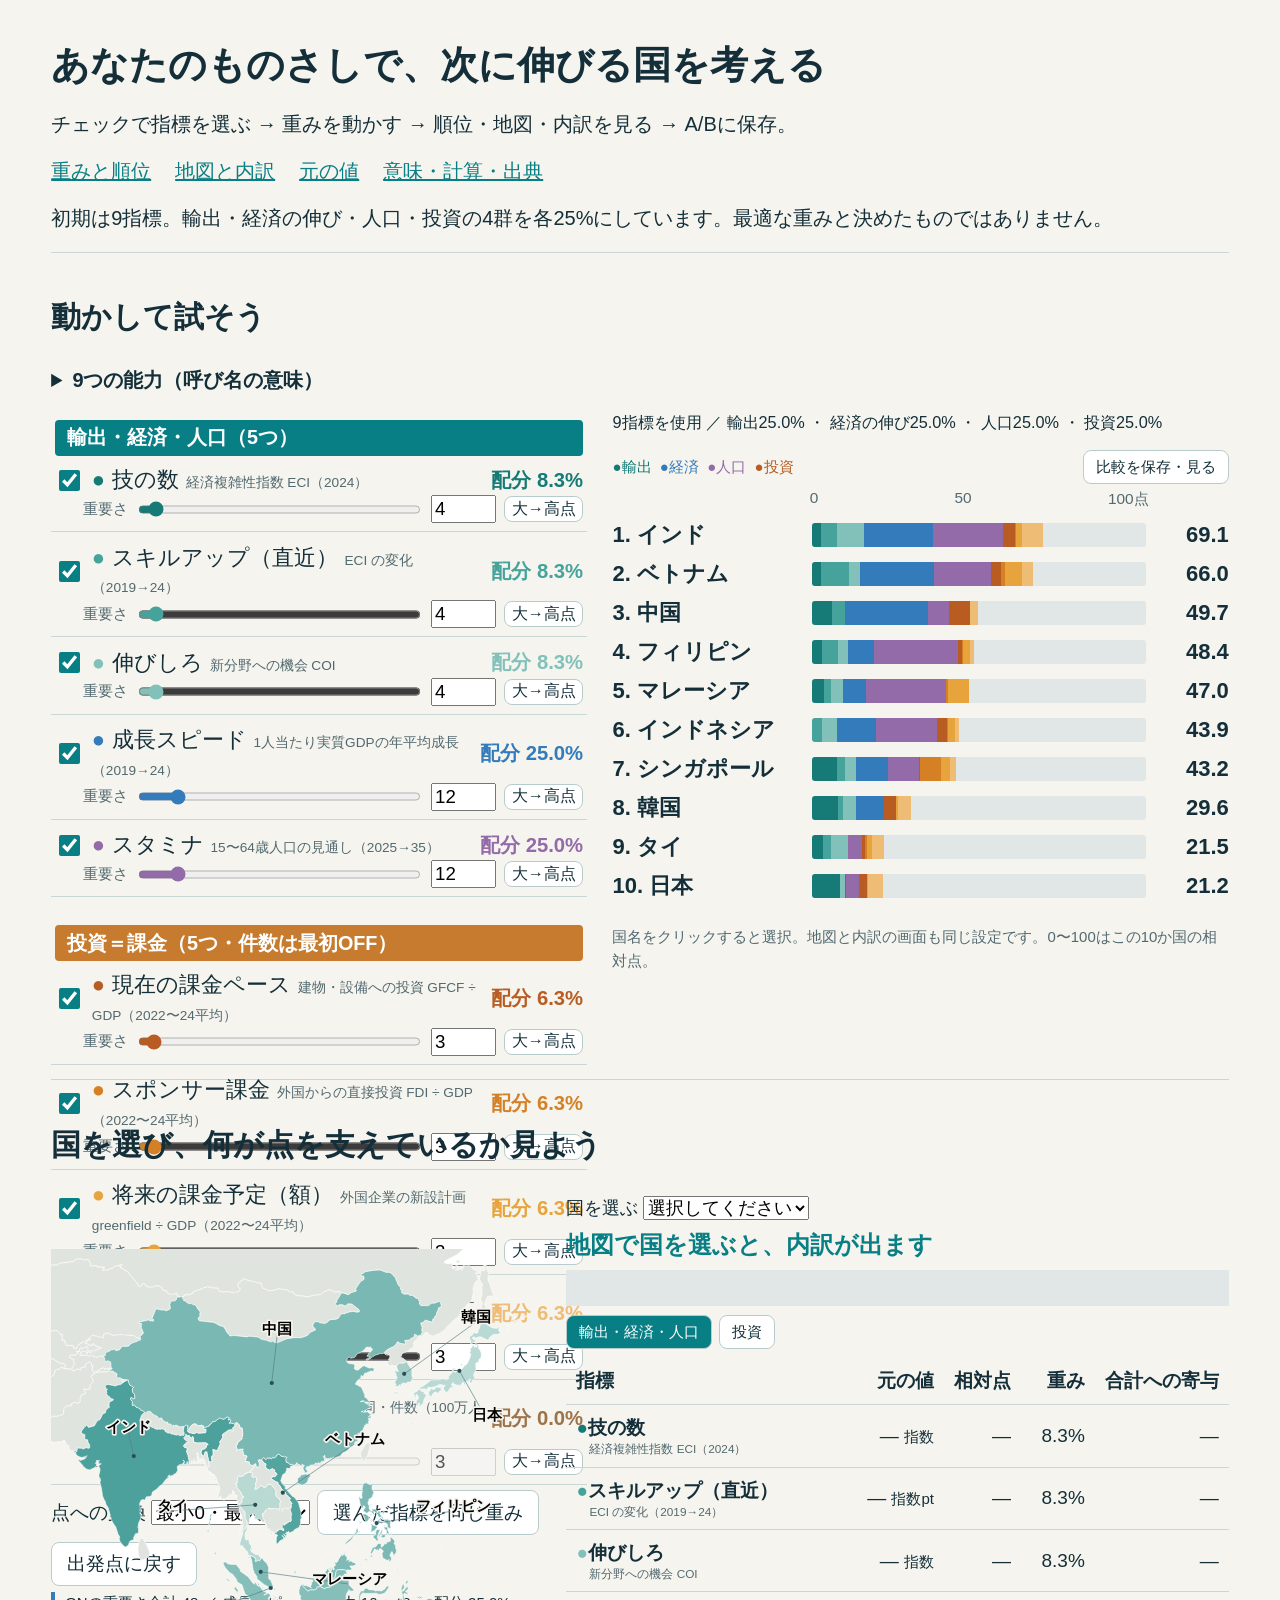
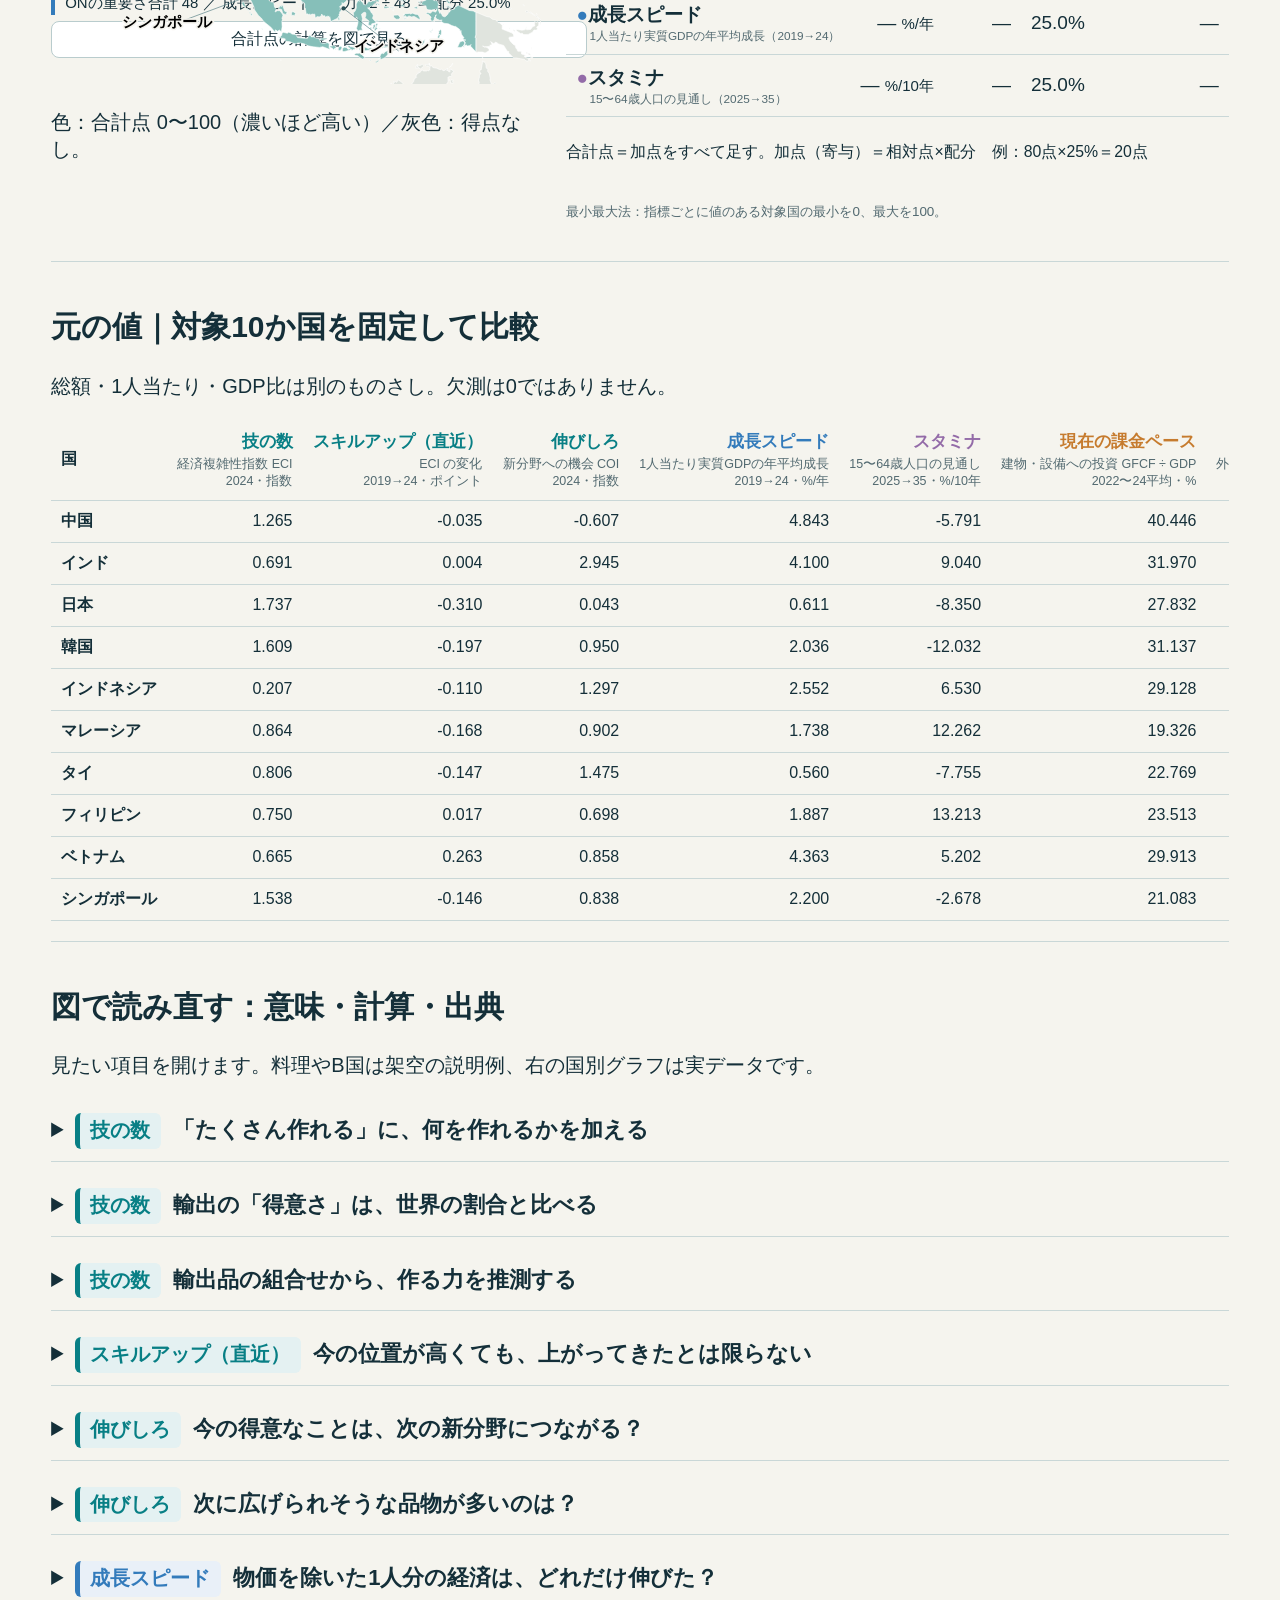
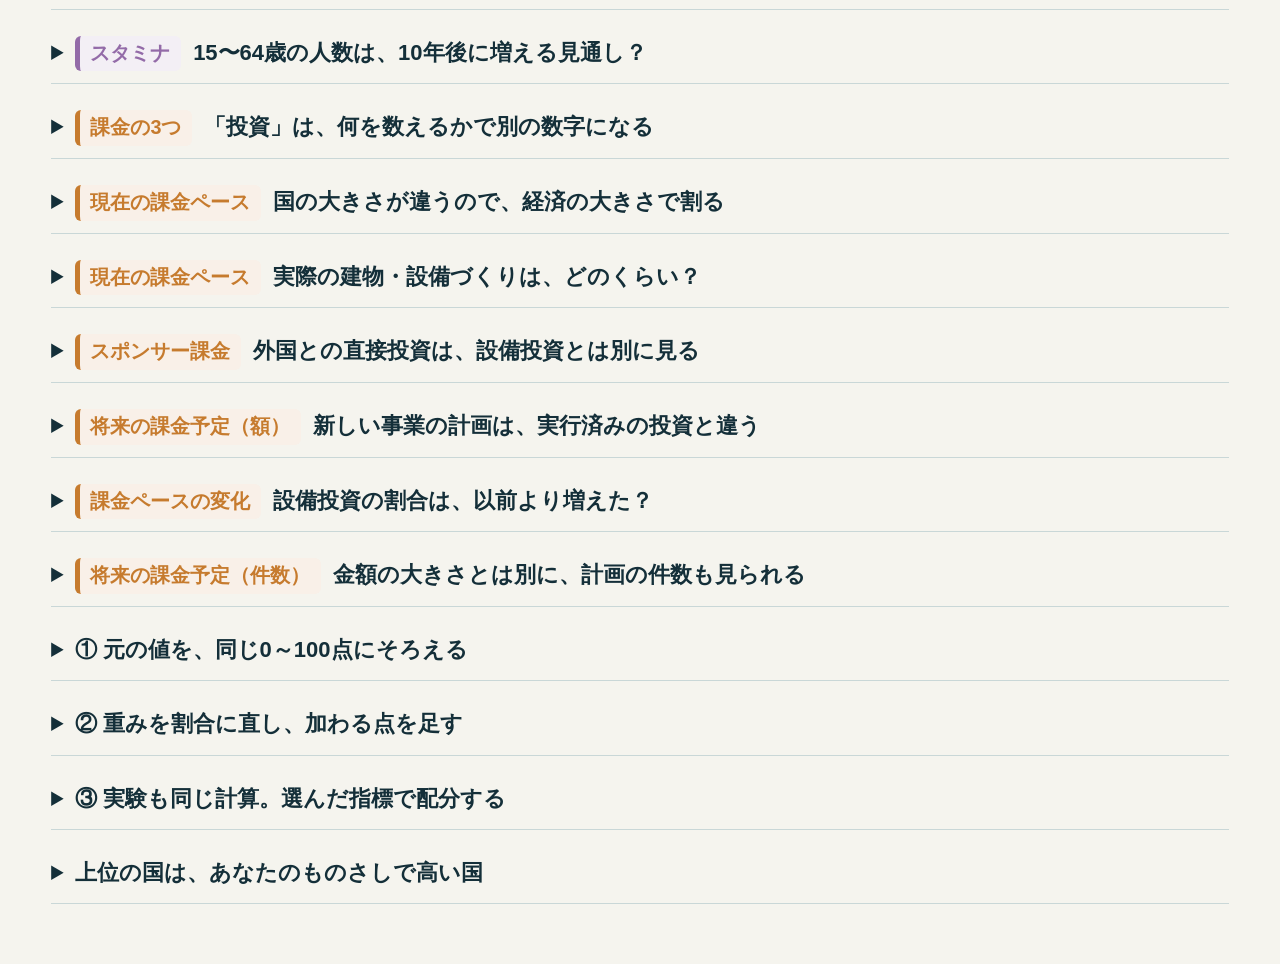
==== commit d2de0e3c: "Simulator: show all indicator sliders in one list (no tabs) Co-Authored-By: Claude Opus 5.5 <noreply" ====
--- a/simulator/index.html
+++ b/simulator/index.html
@@ -1,4 +1,4 @@
-<!doctype html><html lang="ja"><meta charset="utf-8"><meta name="robots" content="noindex,nofollow,noarchive"><meta name="referrer" content="no-referrer"><meta name="viewport" content="width=device-width,initial-scale=1"><title>次に伸びる国を考える｜後半再設計</title><style>:root{--ink:#142f39;--muted:#526970;--paper:#f5f4ee;--teal:#087f85;--blue:#2875aa;--purple:#8b5baa;--orange:#c67b2e;--line:#c9d7d7}
+<!doctype html><html lang="ja"><meta charset="utf-8"><meta name="robots" content="noindex,nofollow,noarchive"><meta name="referrer" content="no-referrer"><meta name="viewport" content="width=device-width,initial-scale=1"><title>次に伸びる国を考える｜後半再設計</title><style id="miwada-notabs">.lab-tabs{display:none !important}.lab-field[data-field="eci"]::before,.lab-field[data-field="gfcf"]::before{display:block;margin:.2em 0 .5em;padding:.25em .6em;border-radius:4px;font-weight:800;font-size:.9em;color:#fff}.lab-field[data-field="eci"]::before{content:"輸出・経済・人口（5つ）";background:#087f85}.lab-field[data-field="gfcf"]::before{content:"投資＝課金（5つ・件数は最初OFF）";background:#c67b2e;margin-top:.8em}</style><style>:root{--ink:#142f39;--muted:#526970;--paper:#f5f4ee;--teal:#087f85;--blue:#2875aa;--purple:#8b5baa;--orange:#c67b2e;--line:#c9d7d7}
 *{box-sizing:border-box}body{margin:0;background:var(--paper);color:var(--ink);font-family:'Yu Gothic','Meiryo',sans-serif}button,select,input{font:inherit}button,a,select,input{touch-action:manipulation}button{cursor:pointer;border:1px solid #b9cccd;border-radius:8px;background:#fff;color:var(--ink);padding:.45em .8em}button:hover{border-color:var(--teal)}button:focus-visible,a:focus-visible,input:focus-visible{outline:4px solid #e8b341;outline-offset:3px}button[aria-pressed=true]{background:var(--teal);color:#fff}.slide[hidden], [hidden]{display:none!important}
 .toolbar{height:48px;background:var(--ink);color:white;display:flex;gap:12px;align-items:center;padding:6px 24px;font-size:16px;position:relative;z-index:20}.toolbar button{padding:3px 14px}.toolbar select{max-width:47vw}.toolbar .spacer{flex:1}.toolbar a{color:white}
 .rebuilt{height:calc(100vh - 48px);min-height:650px;padding:3.2vh 4.1vw 2vh;display:grid;grid-template-rows:auto auto minmax(0,1fr) auto;gap:1.4vh;overflow:hidden}
@@ -139,7 +139,7 @@
  const r=result();
  for(const root of labRoots){
   root.querySelectorAll('[data-tab]').forEach(b=>b.setAttribute('aria-pressed',String(b.dataset.tab===settings.tab)));
-  W.defs.forEach((d,j)=>{const row=root.querySelector('[data-field="'+d.key+'"]');row.hidden=(d.group==='investment')!==(settings.tab==='investment');row.querySelector('[data-selected]').checked=settings.selected[d.key];for(const a of ['weight','number']){const input=row.querySelector('[data-'+a+']');input.value=settings.weights[d.key];input.disabled=!settings.selected[d.key]}row.querySelector('output').textContent='配分 '+(r.sum?f(r.weights[j]/r.sum*100,1):'—')+'%';row.querySelector('[data-direction]').textContent=settings.directions[d.key]===1?'大→高点':'小→高点';row.querySelector('[data-direction]').setAttribute('aria-label',d.label+'：'+(settings.directions[d.key]===1?'大きい':'小さい')+'ほど高点。クリックで反転');});
+  W.defs.forEach((d,j)=>{const row=root.querySelector('[data-field="'+d.key+'"]');row.hidden=false;row.querySelector('[data-selected]').checked=settings.selected[d.key];for(const a of ['weight','number']){const input=row.querySelector('[data-'+a+']');input.value=settings.weights[d.key];input.disabled=!settings.selected[d.key]}row.querySelector('output').textContent='配分 '+(r.sum?f(r.weights[j]/r.sum*100,1):'—')+'%';row.querySelector('[data-direction]').textContent=settings.directions[d.key]===1?'大→高点':'小→高点';row.querySelector('[data-direction]').setAttribute('aria-label',d.label+'：'+(settings.directions[d.key]===1?'大きい':'小さい')+'ほど高点。クリックで反転');});
   root.querySelector('[data-method]').value=settings.method;
   {const k=W.defs.findIndex(d=>d.key==='cagr'),w=r.weights[k];root.querySelector('[data-calc-live]').textContent=r.sum?'ONの重要さ合計 '+f(r.sum,0)+' ／ 成長スピードの入力 '+f(w,0)+' ÷ '+f(r.sum,0)+' ＝ 配分 '+f(w/r.sum*100,1)+'%':'ONの重要さ合計0：配分・合計点は計算できません。';}
 
